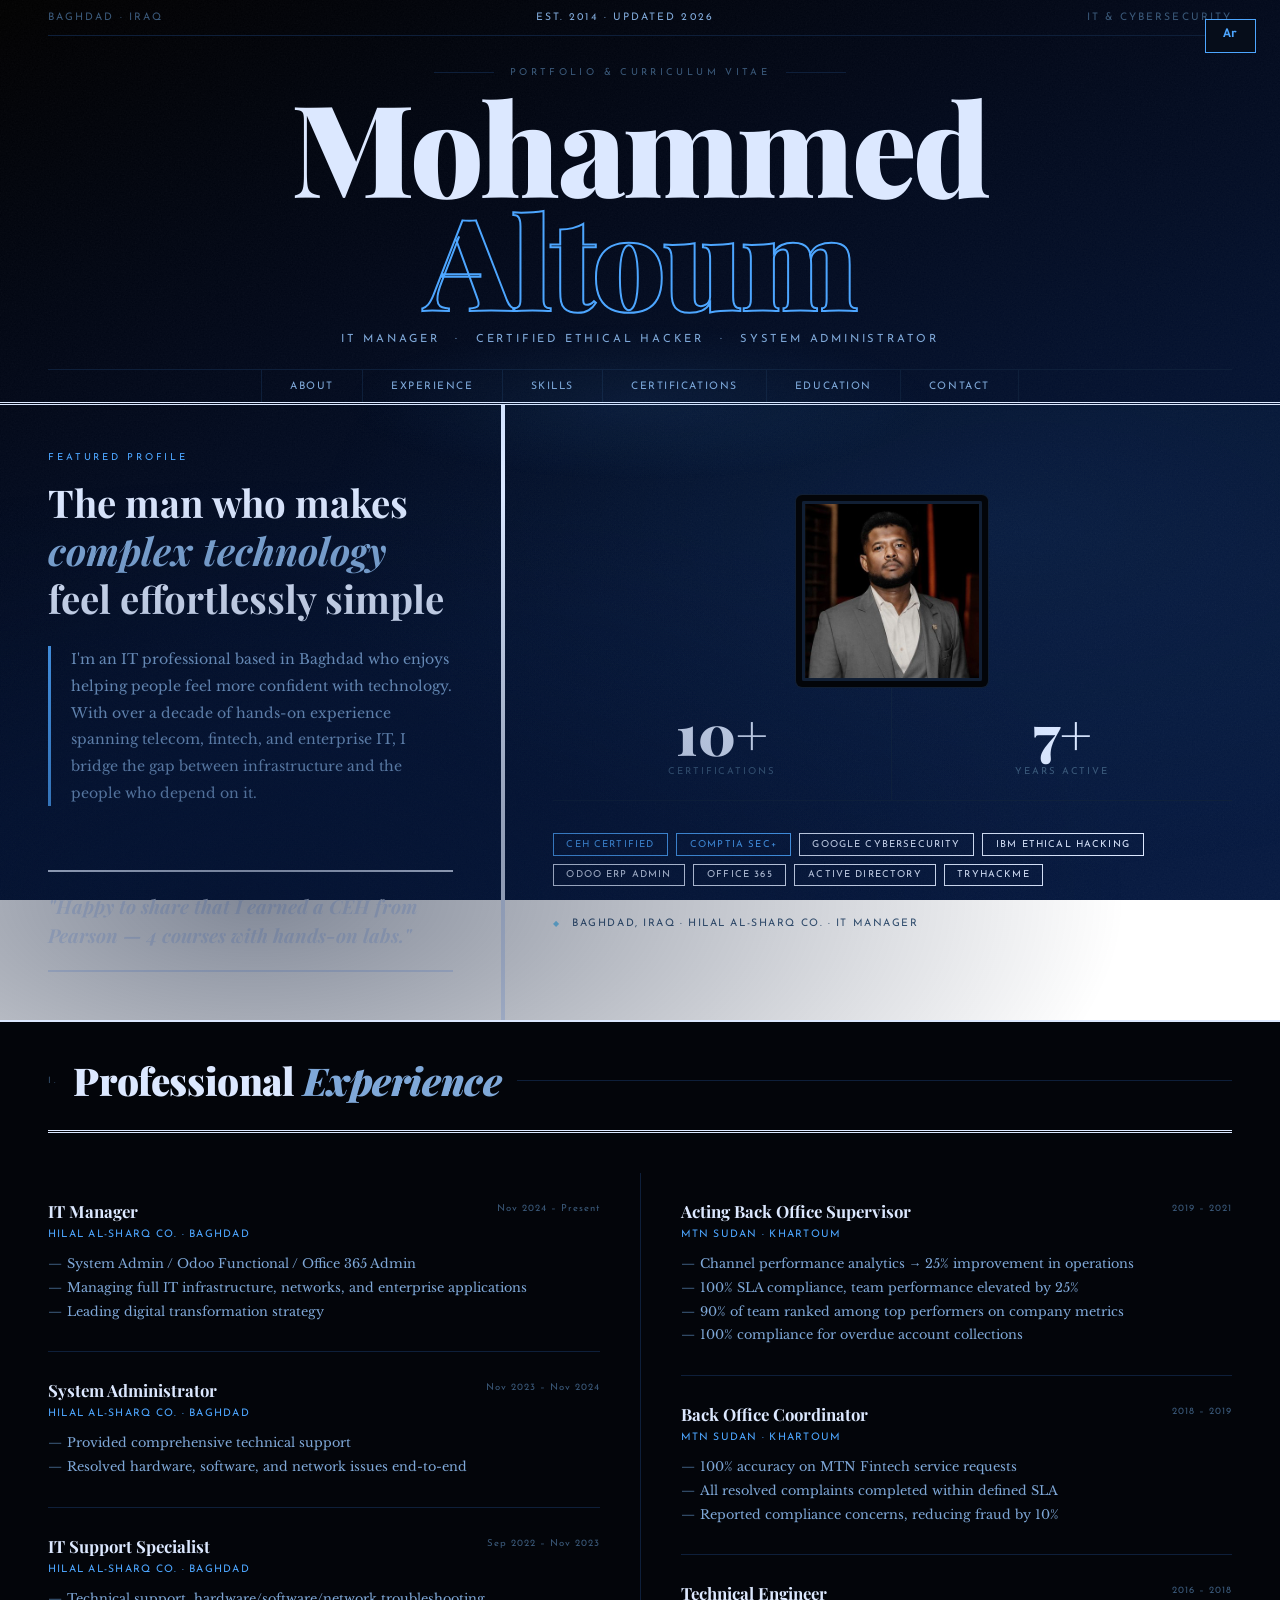
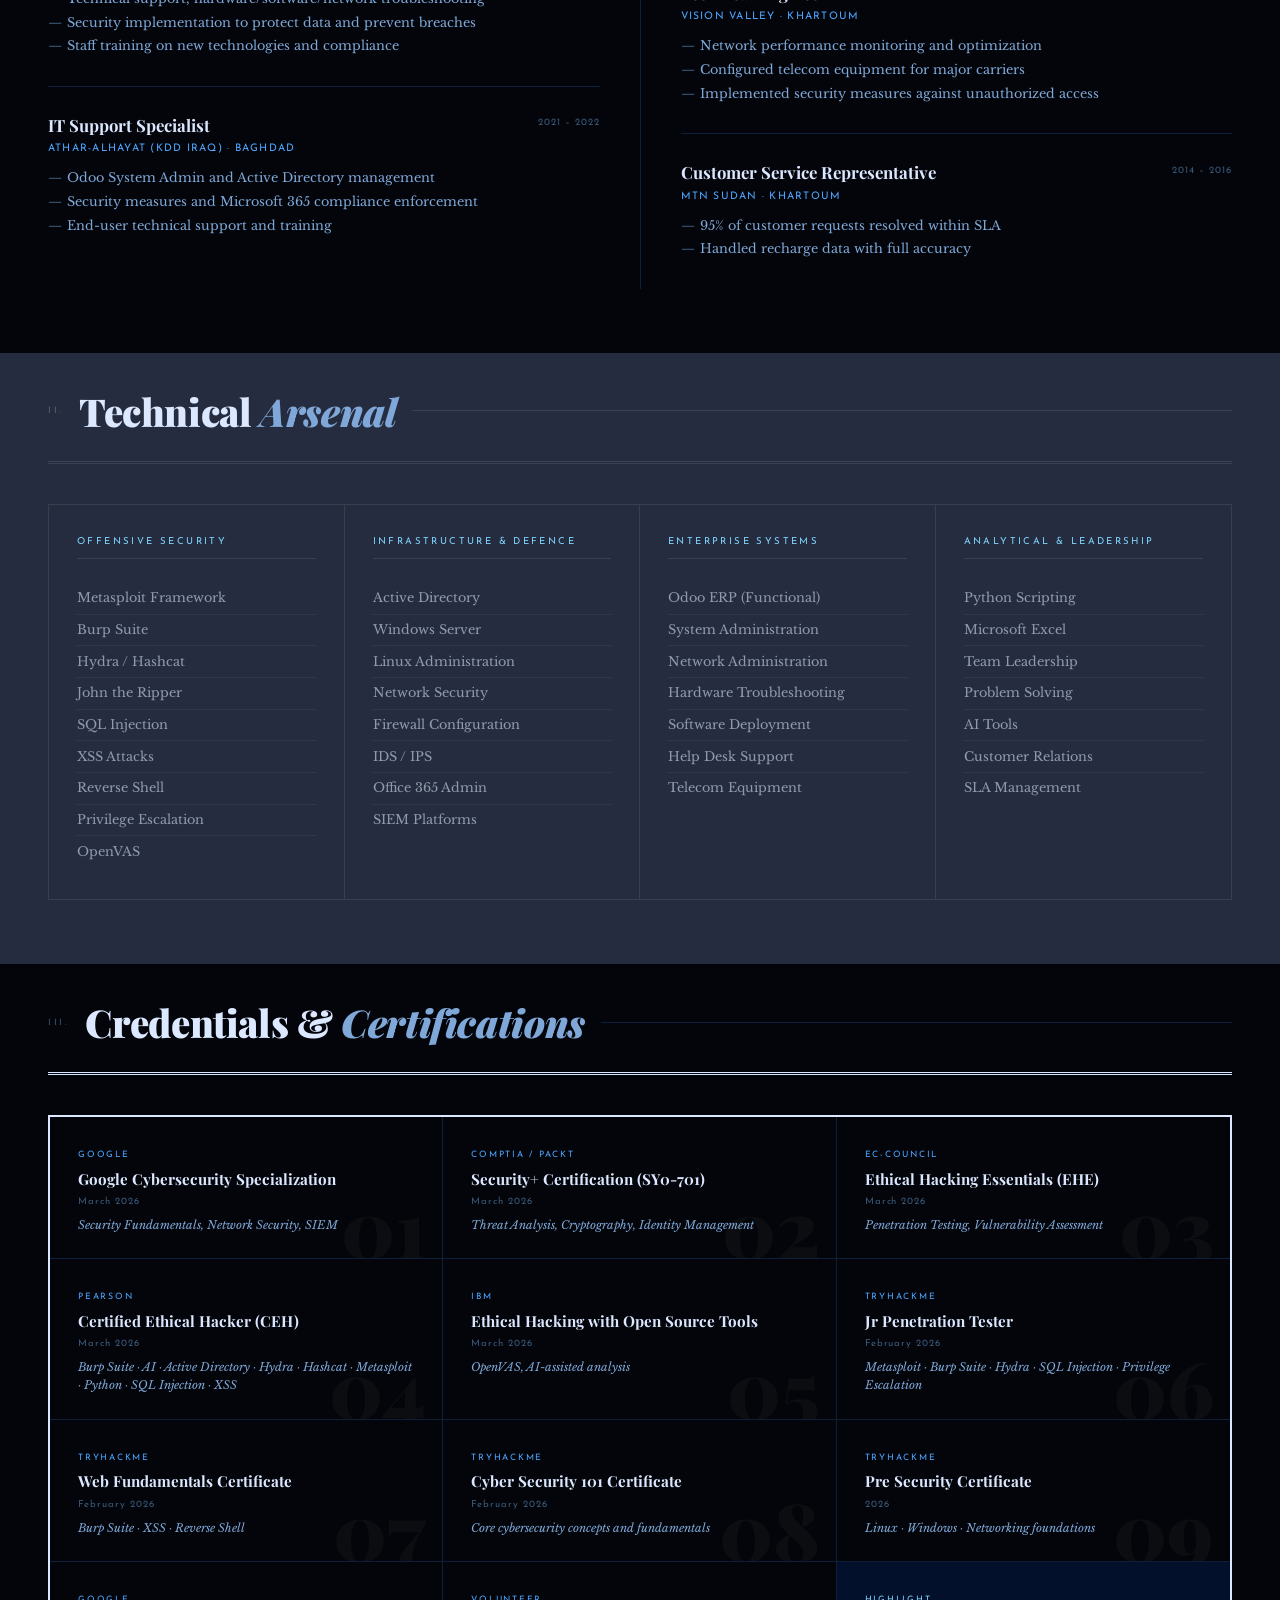
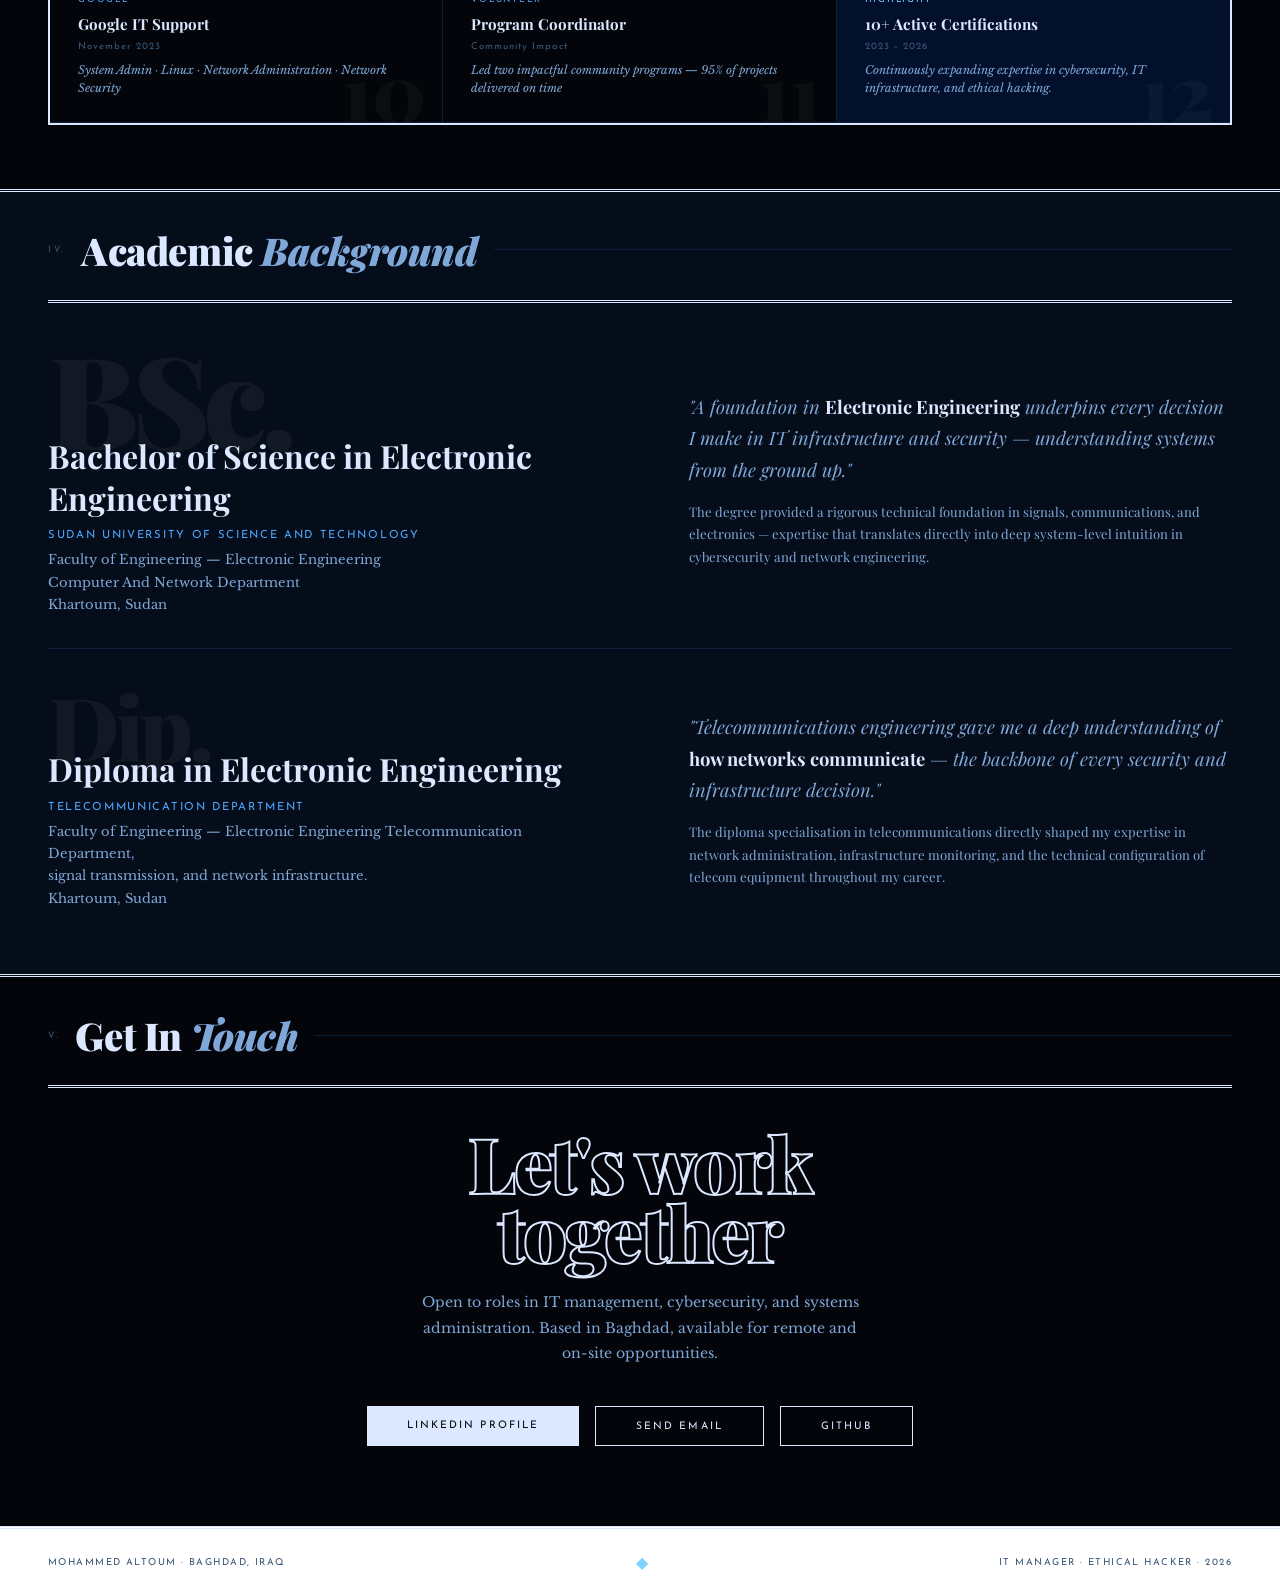
==== index.html @ fa530bc7 "Update index.html" ====
<!DOCTYPE html>
<html lang="en" dir="ltr">
<head>
<meta charset="UTF-8"/>
<meta name="viewport" content="width=device-width, initial-scale=1.0"/>
<!DOCTYPE html>
<html lang="en">
<head>
    <link rel="icon" href="[data-uri]" alt="" width="48" height="48" />
    <title>Mohammed Altoum — Portfolio</title>
<link href="https://fonts.googleapis.com/css2?family=Playfair+Display:ital,wght@0,400;0,700;0,900;1,400;1,700&family=Libre+Baskerville:ital,wght@0,400;0,700;1,400&family=Josefin+Sans:wght@300;400;600&family=Tajawal:wght@300;400;500;700;800;900&display=swap" rel="stylesheet"/>
<style>
  :root {
    --cream: #03050a;
    --cream-dark: #060d1a;
    --ink: #dce8ff;
    --ink-light: #7fa8d8;
    --ink-faint: #3a5878;
    --red: #4da6ff;
    --gold: #7dd3fc;
    --rule: #0e1f3a;
  }

  *, *::before, *::after { box-sizing: border-box; margin: 0; padding: 0; }
  html { scroll-behavior: smooth; }

  body {
    background: linear-gradient(160deg, #000000 0%, #020818 30%, #041230 60%, #071a42 100%);
    background-attachment: fixed;
    color: var(--ink);
    font-family: 'Libre Baskerville', Georgia, serif;
    overflow-x: hidden;
  }

  /* ── ARABIC FONT OVERRIDE ── */
  html[lang="ar"] body { font-family: 'Tajawal', sans-serif; }
  html[lang="ar"] .masthead-name,
  html[lang="ar"] .hero-headline,
  html[lang="ar"] .pull-quote,
  html[lang="ar"] .section-title,
  html[lang="ar"] .exp-role,
  html[lang="ar"] .cert-name,
  html[lang="ar"] .edu-degree-title,
  html[lang="ar"] .edu-ornament,
  html[lang="ar"] .contact-headline,
  html[lang="ar"] .stat-big { font-family: 'Tajawal', sans-serif; letter-spacing: 0 !important; }
  html[lang="ar"] .masthead-nav a,
  html[lang="ar"] .masthead-top,
  html[lang="ar"] .masthead-sub,
  html[lang="ar"] .hero-kicker,
  html[lang="ar"] .skill-col-head,
  html[lang="ar"] .cert-issuer-badge,
  html[lang="ar"] .exp-period,
  html[lang="ar"] .exp-company,
  html[lang="ar"] .stat-small,
  html[lang="ar"] .location-block,
  html[lang="ar"] .badge,
  html[lang="ar"] .edu-school-name,
  html[lang="ar"] .contact-btn,
  html[lang="ar"] footer { font-family: 'Tajawal', sans-serif; letter-spacing: 0 !important; text-transform: none !important; }

  /* RTL layout fixes */
  html[lang="ar"] .masthead-eyebrow::before,
  html[lang="ar"] .masthead-eyebrow::after { display: none; }
  html[lang="ar"] .hero-body { border-left: none; border-right: 3px solid var(--red); padding-left: 0; padding-right: 1.25rem; }
  html[lang="ar"] .hero-left { padding: 3rem 0 3rem 3rem; border-right: none; border-left: 2px solid var(--ink); }
  html[lang="ar"] .hero-right { padding: 3rem 3rem 3rem 0; }
  html[lang="ar"] .exp-card:hover { padding-left: 0; padding-right: 0.75rem; }
  html[lang="ar"] .exp-card:hover::before { left: auto; right: 0; }
  html[lang="ar"] .exp-bullets li { padding-left: 0; padding-right: 1.2rem; }
  html[lang="ar"] .exp-bullets li::before { left: auto; right: 0; }
  html[lang="ar"] .exp-col:first-child { padding-right: 0; padding-left: 2.5rem; }
  html[lang="ar"] .exp-col:last-child { padding-left: 0; padding-right: 2.5rem; }
  html[lang="ar"] .edu-left { padding-right: 0; padding-left: 3rem; }
  html[lang="ar"] .edu-right { padding-left: 0; padding-right: 3rem; font-style: normal; font-family: 'Tajawal', sans-serif; }
  html[lang="ar"] .location-block::before { content: '◆'; }
  html[lang="ar"] .cert-skills-text { font-style: normal; }
  html[lang="ar"] .masthead-name { letter-spacing: 0; }


  /* ── BLUE GLOW ACCENTS ── */
  .masthead::after {
    content: ''; position: absolute; bottom: -80px; left: 50%;
    transform: translateX(-50%);
    width: 600px; height: 160px;
    background: radial-gradient(ellipse, rgba(77,166,255,0.08) 0%, transparent 70%);
    pointer-events: none; z-index: 0;
  }
  #hero::before {
    content: ''; position: absolute; top: 0; right: 0; bottom: 0; left: 0;
    background:
      radial-gradient(ellipse at 80% 20%, rgba(77,166,255,0.07) 0%, transparent 50%),
      radial-gradient(ellipse at 20% 80%, rgba(4,18,48,0.5) 0%, transparent 60%);
    pointer-events: none; z-index: 0;
  }
  #experience { background: rgba(3,8,18,0.6); }
  #certifications { background: rgba(3,8,18,0.6); }
  #education { background: rgba(4,10,28,0.7); }
  #contact { background: rgba(3,8,18,0.6); }

  /* ── LANG TOGGLE ── */
  .lang-toggle {
    position: fixed; top: 1.2rem; right: 1.5rem; z-index: 9999;
    background: var(--cream-dark); border: 1px solid var(--red);
    color: var(--red); font-family: 'Tajawal', 'Josefin Sans', sans-serif;
    font-size: 0.85rem; font-weight: 700; padding: 0.45rem 1.1rem;
    cursor: pointer; transition: all 0.2s;
  }
  .lang-toggle:hover { background: var(--red); color: var(--cream); }
  html[lang="ar"] .lang-toggle { right: auto; left: 1.5rem; }

  /* ── TEXTURE ── */
  body::before {
    content: ''; position: fixed; inset: 0; pointer-events: none; z-index: 0;
    background-image: url("data:image/svg+xml,%3Csvg xmlns='http://www.w3.org/2000/svg' width='300' height='300'%3E%3Cfilter id='paper'%3E%3CfeTurbulence type='fractalNoise' baseFrequency='0.65' numOctaves='3' stitchTiles='stitch'/%3E%3CfeColorMatrix type='saturate' values='0'/%3E%3C/filter%3E%3Crect width='100%25' height='100%25' filter='url(%23paper)' opacity='0.07'/%3E%3C/svg%3E");
    opacity: 0.6;
  }

  /* ── MASTHEAD ── */
  .masthead { position: relative; z-index: 10; border-bottom: 3px double var(--ink); padding: 0 3rem; }
  .masthead-top { display: flex; justify-content: space-between; align-items: center; padding: 0.75rem 0; border-bottom: 1px solid var(--rule); font-family: 'Josefin Sans', sans-serif; font-size: 0.65rem; letter-spacing: 0.2em; text-transform: uppercase; color: var(--ink-faint); }
  .masthead-top .date { color: var(--ink-light); }
  .masthead-center { text-align: center; padding: 2rem 0 1.5rem; }
  .masthead-eyebrow { font-family: 'Josefin Sans', sans-serif; font-size: 0.6rem; letter-spacing: 0.35em; text-transform: uppercase; color: var(--ink-faint); margin-bottom: 0.75rem; display: flex; align-items: center; justify-content: center; gap: 1rem; }
  .masthead-eyebrow::before, .masthead-eyebrow::after { content: ''; display: block; width: 60px; height: 1px; background: var(--rule); }
  .masthead-name { font-family: 'Playfair Display', Georgia, serif; font-size: clamp(4rem, 10vw, 9rem); font-weight: 900; line-height: 0.88; letter-spacing: -0.02em; color: var(--ink); }
  .masthead-name .first { display: block; }
  .masthead-name .last { display: block; -webkit-text-stroke: 2px #4da6ff; color: transparent; }
  .masthead-sub { font-family: 'Josefin Sans', sans-serif; font-size: 0.7rem; letter-spacing: 0.25em; text-transform: uppercase; color: var(--ink-light); margin-top: 1.25rem; }
  .masthead-nav { display: flex; justify-content: center; border-top: 1px solid var(--rule); gap: 0; }
  .masthead-nav a { padding: 0.65rem 1.75rem; font-family: 'Josefin Sans', sans-serif; font-size: 0.65rem; letter-spacing: 0.15em; text-transform: uppercase; text-decoration: none; color: var(--ink-light); border-right: 1px solid var(--rule); transition: background 0.2s, color 0.2s; }
  .masthead-nav a:first-child { border-left: 1px solid var(--rule); }
  .masthead-nav a:hover { background: var(--ink); color: var(--cream); }

  /* ── HERO ── */
  #hero { position: relative; z-index: 1; display: grid; grid-template-columns: 1fr 2px 1.6fr; gap: 0; padding: 0 3rem; border-bottom: 2px solid var(--ink); }
  .hero-left { padding: 3rem 3rem 3rem 0; border-right: 2px solid var(--ink); display: flex; flex-direction: column; justify-content: space-between; }
  .hero-kicker { font-family: 'Josefin Sans', sans-serif; font-size: 0.6rem; letter-spacing: 0.3em; text-transform: uppercase; color: var(--red); margin-bottom: 1rem; }
  .hero-headline { font-family: 'Playfair Display', Georgia, serif; font-size: clamp(1.6rem, 3vw, 2.4rem); font-weight: 700; line-height: 1.25; margin-bottom: 1.5rem; }
  .hero-headline em { font-style: italic; color: var(--ink-light); }
  .hero-body { font-size: 0.88rem; line-height: 1.9; color: var(--ink-light); margin-bottom: 2rem; border-left: 3px solid var(--red); padding-left: 1.25rem; }
  .pull-quote { font-family: 'Playfair Display', Georgia, serif; font-size: 1.2rem; font-style: italic; font-weight: 700; line-height: 1.5; color: var(--ink); border-top: 2px solid var(--ink); border-bottom: 2px solid var(--ink); padding: 1.25rem 0; margin-top: 2rem; }
  .hero-divider { background: var(--ink); width: 2px; }
  .hero-right { padding: 3rem 0 3rem 3rem; }
  .hero-right-top { display: grid; grid-template-columns: 1fr 1fr; gap: 0; border-bottom: 1px solid var(--rule); margin-bottom: 2rem; }
  .stat-box { padding: 1.5rem; border-right: 1px solid var(--rule); text-align: center; }
  .stat-box:last-child { border-right: none; }
  .stat-big { font-family: 'Playfair Display', Georgia, serif; font-size: 3.5rem; font-weight: 900; line-height: 1; color: var(--ink); }
  .stat-small { font-family: 'Josefin Sans', sans-serif; font-size: 0.6rem; letter-spacing: 0.2em; text-transform: uppercase; color: var(--ink-faint); margin-top: 0.4rem; }
  .badges-grid { display: flex; flex-wrap: wrap; gap: 0.5rem; margin-bottom: 2rem; }
  .badge { font-family: 'Josefin Sans', sans-serif; font-size: 0.6rem; letter-spacing: 0.12em; text-transform: uppercase; padding: 0.35rem 0.8rem; border: 1px solid var(--ink); color: var(--ink); transition: all 0.2s; }
  .badge:hover { background: var(--ink); color: var(--cream); }
  .badge.red { border-color: var(--red); color: var(--red); }
  .badge.red:hover { background: var(--red); color: var(--cream); }
  .location-block { font-family: 'Josefin Sans', sans-serif; font-size: 0.65rem; letter-spacing: 0.15em; text-transform: uppercase; color: var(--ink-faint); display: flex; align-items: center; gap: 0.75rem; }
  .location-block::before { content: '◆'; color: var(--gold); font-size: 0.5rem; }

  /* ── SECTIONS ── */
  .page { position: relative; z-index: 1; padding: 0 3rem; }
  .section-rule { display: flex; align-items: center; gap: 1rem; padding: 2rem 0 1.5rem; border-bottom: 3px double var(--ink); margin-bottom: 2.5rem; }
  .section-num { font-family: 'Josefin Sans', sans-serif; font-size: 0.55rem; letter-spacing: 0.3em; text-transform: uppercase; color: var(--ink-faint); }
  .section-title { font-family: 'Playfair Display', Georgia, serif; font-size: clamp(1.5rem, 3vw, 2.5rem); font-weight: 900; letter-spacing: -0.01em; }
  .section-title em { font-style: italic; color: var(--ink-light); }
  .section-rule-line { flex: 1; height: 1px; background: var(--rule); }

  /* ── EXPERIENCE ── */
  #experience { background: var(--cream); padding-bottom: 4rem; }
  .exp-columns { display: grid; grid-template-columns: 1fr 1px 1fr; gap: 0; }
  .exp-col-divider { background: var(--rule); }
  .exp-col { display: flex; flex-direction: column; }
  .exp-col:first-child { padding-right: 2.5rem; }
  .exp-col:last-child { padding-left: 2.5rem; }
  .exp-card { padding: 1.75rem 0; border-bottom: 1px solid var(--rule); position: relative; transition: padding-left 0.2s; }
  .exp-card:hover { padding-left: 0.75rem; }
  .exp-card:hover::before { content: ''; position: absolute; left: 0; top: 1.75rem; bottom: 1.75rem; width: 3px; background: var(--red); }
  .exp-card:last-child { border-bottom: none; }
  .exp-card-header { display: flex; justify-content: space-between; align-items: flex-start; margin-bottom: 0.4rem; gap: 1rem; }
  .exp-role { font-family: 'Playfair Display', Georgia, serif; font-size: 1.05rem; font-weight: 700; line-height: 1.3; }
  .exp-period { font-family: 'Josefin Sans', sans-serif; font-size: 0.6rem; letter-spacing: 0.1em; color: var(--ink-faint); white-space: nowrap; padding-top: 0.2rem; }
  .exp-company { font-family: 'Josefin Sans', sans-serif; font-size: 0.65rem; letter-spacing: 0.12em; text-transform: uppercase; color: var(--red); margin-bottom: 0.75rem; }
  .exp-bullets { list-style: none; font-size: 0.8rem; line-height: 1.85; color: var(--ink-light); }
  .exp-bullets li { padding-left: 1.2rem; position: relative; }
  .exp-bullets li::before { content: '—'; position: absolute; left: 0; color: var(--ink-faint); }

  /* ── SKILLS ── */
  #skills { background: rgba(0,8,30,0.85); color: var(--ink); padding-bottom: 4rem; }
  #skills .section-rule { border-bottom-color: rgba(255,255,255,0.1); }
  #skills .section-title { color: var(--ink); }
  #skills .section-num { color: rgba(232,224,208,0.3); }
  #skills .section-rule-line { background: rgba(255,255,255,0.1); }
  .skills-spread { display: grid; grid-template-columns: repeat(4, 1fr); gap: 0; border: 1px solid rgba(232,224,208,0.1); }
  .skill-col { padding: 2rem 1.75rem; border-right: 1px solid rgba(232,224,208,0.1); }
  .skill-col:last-child { border-right: none; }
  .skill-col-head { font-family: 'Josefin Sans', sans-serif; font-size: 0.6rem; letter-spacing: 0.25em; text-transform: uppercase; color: var(--gold); margin-bottom: 1.5rem; padding-bottom: 0.75rem; border-bottom: 1px solid rgba(232,224,208,0.1); }
  .skill-list { list-style: none; }
  .skill-list li { font-size: 0.8rem; color: rgba(160,176,192,0.85); padding: 0.4rem 0; border-bottom: 1px solid rgba(232,224,208,0.06); line-height: 1.4; transition: color 0.2s; }
  .skill-list li:hover { color: var(--ink); }
  .skill-list li:last-child { border-bottom: none; }

  /* ── CERTIFICATIONS ── */
  #certifications { background: var(--cream); padding-bottom: 4rem; }
  .certs-masonry { display: grid; grid-template-columns: repeat(3, 1fr); gap: 0; border: 2px solid var(--ink); }
  .cert-card { padding: 1.5rem 1.75rem; border-right: 1px solid var(--rule); border-bottom: 1px solid var(--rule); transition: background 0.2s; position: relative; overflow: hidden; }
  .cert-card::after { content: attr(data-num); position: absolute; right: 1rem; bottom: -0.5rem; font-family: 'Playfair Display', serif; font-size: 5rem; font-weight: 900; color: rgba(232,224,208,0.04); line-height: 1; pointer-events: none; }
  .cert-card:hover { background: var(--cream-dark); }
  .cert-card:nth-child(3n) { border-right: none; }
  .cert-issuer-badge { display: inline-block; font-family: 'Josefin Sans', sans-serif; font-size: 0.55rem; letter-spacing: 0.2em; text-transform: uppercase; color: var(--red); margin-bottom: 0.6rem; }
  .cert-name { font-family: 'Playfair Display', Georgia, serif; font-size: 0.95rem; font-weight: 700; line-height: 1.35; margin-bottom: 0.5rem; }
  .cert-date { font-family: 'Josefin Sans', sans-serif; font-size: 0.6rem; letter-spacing: 0.1em; color: var(--ink-faint); margin-bottom: 0.6rem; }
  .cert-skills-text { font-size: 0.72rem; color: var(--ink-light); line-height: 1.6; font-style: italic; }
  html[lang="ar"] .cert-name { font-family: 'Tajawal', sans-serif; }
  html[lang="ar"] .cert-skills-text { font-style: normal; font-family: 'Tajawal', sans-serif; }

  /* ── EDUCATION ── */
  #education { background: var(--cream-dark); padding-bottom: 4rem; border-top: 3px double var(--ink); border-bottom: 3px double var(--ink); }
  .edu-layout { display: grid; grid-template-columns: 1fr 2px 1fr; gap: 0; align-items: center; }
  .edu-left { padding-right: 3rem; }
  .edu-ornament { font-family: 'Playfair Display', serif; font-size: 8rem; font-weight: 900; line-height: 0.85; color: rgba(232,224,208,0.06); margin-bottom: -1rem; letter-spacing: -0.05em; }
  .edu-degree-title { font-family: 'Playfair Display', Georgia, serif; font-size: clamp(1.4rem, 2.5vw, 2rem); font-weight: 700; line-height: 1.3; margin-bottom: 0.75rem; }
  .edu-school-name { font-family: 'Josefin Sans', sans-serif; font-size: 0.7rem; letter-spacing: 0.15em; text-transform: uppercase; color: var(--red); margin-bottom: 0.5rem; }
  .edu-dept { font-size: 0.82rem; color: var(--ink-light); line-height: 1.7; }
  .edu-divider { background: var(--rule); }
  .edu-right { padding-left: 3rem; font-family: 'Playfair Display', serif; font-style: italic; }
  .edu-quote { font-size: 1.15rem; line-height: 1.7; color: var(--ink-light); margin-bottom: 1rem; }
  .edu-quote strong { font-style: normal; color: var(--ink); }

  /* ── CONTACT ── */
  #contact { background: var(--cream); padding-bottom: 5rem; text-align: center; }
  .contact-headline { font-family: 'Playfair Display', Georgia, serif; font-size: clamp(2.5rem, 6vw, 5.5rem); font-weight: 900; line-height: 0.9; letter-spacing: -0.03em; margin-bottom: 1.5rem; }
  .contact-headline span { -webkit-text-stroke: 2px var(--ink); color: transparent; }
  .contact-sub { font-size: 0.88rem; color: var(--ink-light); max-width: 440px; margin: 0 auto 2.5rem; line-height: 1.8; }
  .contact-row { display: flex; justify-content: center; gap: 1rem; flex-wrap: wrap; }
  .contact-btn { font-family: 'Josefin Sans', sans-serif; font-size: 0.65rem; letter-spacing: 0.2em; text-transform: uppercase; padding: 0.85rem 2.5rem; text-decoration: none; transition: all 0.2s; }
  .contact-btn-fill { background: var(--ink); color: var(--cream); }
  .contact-btn-fill:hover { background: var(--red); color: var(--cream); }
  .contact-btn-outline { border: 1px solid var(--ink); color: var(--ink); }
  .contact-btn-outline:hover { background: var(--ink); color: var(--cream); }

  /* ── FOOTER ── */
  footer { border-top: 3px double var(--ink); padding: 1.5rem 3rem; display: flex; justify-content: space-between; align-items: center; font-family: 'Josefin Sans', sans-serif; font-size: 0.6rem; letter-spacing: 0.15em; text-transform: uppercase; color: var(--ink-faint); position: relative; z-index: 1; }
  .footer-ornament { color: var(--gold); font-size: 1rem; }

  /* ── ANIMATIONS ── */
  @keyframes slideIn { from { opacity: 0; transform: translateY(30px); } to { opacity: 1; transform: translateY(0); } }
  .masthead-name { animation: slideIn 0.9s ease both; }
  .masthead-eyebrow { animation: slideIn 0.6s ease both; }
  .masthead-sub { animation: slideIn 0.9s 0.3s ease both; }

  /* ── RESPONSIVE ── */
  @media (max-width: 900px) {
    .masthead { padding: 0 1.5rem; }
    .page { padding: 0 1.5rem; }
    #hero { grid-template-columns: 1fr; padding: 0 1.5rem; }
    .hero-left { padding: 2rem 0 !important; border-right: none !important; border-left: none !important; border-bottom: 1px solid var(--rule); }
    .hero-right { padding: 2rem 0 !important; }
    .hero-divider { display: none; }
    .exp-columns { grid-template-columns: 1fr; }
    .exp-col-divider { display: none; }
    .exp-col:first-child, .exp-col:last-child { padding: 0 !important; }
    .skills-spread { grid-template-columns: 1fr 1fr; }
    .skill-col:nth-child(2n) { border-right: none; }
    .skill-col:nth-child(n+3) { border-top: 1px solid rgba(255,255,255,0.1); }
    .certs-masonry { grid-template-columns: 1fr 1fr; }
    .cert-card:nth-child(3n) { border-right: 1px solid var(--rule); }
    .cert-card:nth-child(2n) { border-right: none; }
    .edu-layout { grid-template-columns: 1fr; }
    .edu-divider { display: none; }
    .edu-left { padding: 0 !important; margin-bottom: 2rem; }
    .edu-right { padding: 0 !important; }
    footer { flex-direction: column; gap: 0.5rem; text-align: center; }
    .masthead-nav { flex-wrap: wrap; }
    .lang-toggle { top: auto; bottom: 1.5rem; right: 1.5rem; }
    html[lang="ar"] .lang-toggle { right: auto; left: 1.5rem; }
  }
  @media (max-width: 600px) {
    .skills-spread { grid-template-columns: 1fr; }
    .certs-masonry { grid-template-columns: 1fr; }
    .cert-card:nth-child(n) { border-right: none; }
    .hero-right-top { grid-template-columns: 1fr 1fr; }
  }

  /* ── PHOTO ── */
  .hero-photo-wrap {
    display: flex; justify-content: center; align-items: flex-start;
    padding-top: 3rem;
  }
  .hero-photo {
    width: 180px; height: 180px;
    border-radius: 2px;
    object-fit: cover; object-position: top;
    border: 3px solid var(--rule);
    box-shadow: 0 0 0 6px var(--cream), 0 0 0 7px var(--rule);
    filter: grayscale(20%);
    transition: filter 0.3s;
  }
  .hero-photo:hover { filter: grayscale(0%); }
  html[lang="ar"] .hero-photo-wrap { padding-top: 3rem; }
</style>
</head>
<body>

<button class="lang-toggle" onclick="toggleLang()" id="langBtn">Ar</button>

<!-- MASTHEAD -->
<header class="masthead">
  <div class="masthead-top">
    <span data-en="Baghdad · Iraq" data-ar="بغداد · العراق">Baghdad · Iraq</span>
    <span class="date" data-en="Est. 2014 · Updated 2026" data-ar="منذ ٢٠١٤ · محدّث ٢٠٢٦">Est. 2014 · Updated 2026</span>
    <span data-en="IT & Cybersecurity" data-ar="تقنية المعلومات والأمن السيبراني">IT & Cybersecurity</span>
  </div>
  <div class="masthead-center">
    <div class="masthead-eyebrow" data-en="Portfolio & Curriculum Vitae" data-ar="ملف الأعمال والسيرة الذاتية">Portfolio & Curriculum Vitae</div>
    <div class="masthead-name">
      <span class="first" data-en="Mohammed" data-ar="محمد">Mohammed</span>
      <span class="last" data-en="Altoum" data-ar="التوم">Altoum</span>
    </div>
    <div class="masthead-sub" data-en="IT Manager &ensp;·&ensp; Certified Ethical Hacker &ensp;·&ensp; System Administrator" data-ar="مدير تقنية المعلومات · هاكر أخلاقي معتمد · مدير أنظمة">IT Manager &ensp;·&ensp; Certified Ethical Hacker &ensp;·&ensp; System Administrator</div>
  </div>
  <nav class="masthead-nav">
    <a href="#hero"           data-en="About"           data-ar="نبذة">About</a>
    <a href="#experience"     data-en="Experience"      data-ar="الخبرات">Experience</a>
    <a href="#skills"         data-en="Skills"          data-ar="المهارات">Skills</a>
    <a href="#certifications" data-en="Certifications"  data-ar="الشهادات">Certifications</a>
    <a href="#education"      data-en="Education"       data-ar="التعليم">Education</a>
    <a href="#contact"        data-en="Contact"         data-ar="التواصل">Contact</a>
  </nav>
</header>

<!-- HERO -->
<div id="hero" class="page" style="padding-left:3rem;padding-right:3rem;">
  <div class="hero-left">
    <div>
      <div class="hero-kicker" data-en="Featured Profile" data-ar="الملف الشخصي">Featured Profile</div>
      <h1 class="hero-headline" data-en="The man who makes <em>complex technology</em><br>feel effortlessly simple" data-ar="الشخص الذي يجعل <em>التكنولوجيا المعقدة</em><br>تبدو بسيطة وسهلة">
        The man who makes <em>complex technology</em><br>feel effortlessly simple
      </h1>
      <p class="hero-body" data-en="I'm an IT professional based in Baghdad who enjoys helping people feel more confident with technology. With over a decade of hands-on experience spanning telecom, fintech, and enterprise IT, I bridge the gap between infrastructure and the people who depend on it." data-ar="أنا متخصص في تقنية المعلومات مقيم في بغداد، أستمتع بمساعدة الناس ليشعروا بثقة أكبر في التعامل مع التكنولوجيا. بخبرة عملية تمتد لأكثر من عقد في مجالات الاتصالات والتقنية المالية وتقنية المعلومات للمؤسسات، أجسّر الفجوة بين البنية التحتية والأشخاص الذين يعتمدون عليها.">
        I'm an IT professional based in Baghdad who enjoys helping people feel more confident with technology. With over a decade of hands-on experience spanning telecom, fintech, and enterprise IT, I bridge the gap between infrastructure and the people who depend on it.
      </p>
    </div>
    <blockquote class="pull-quote" data-en='"Happy to share that I earned a CEH from Pearson — 4 courses with hands-on labs."' data-ar='"يسعدني أن أشارككم حصولي على شهادة CEH من Pearson — ٤ دورات مع مختبرات تطبيقية."'>
      "Happy to share that I earned a CEH from Pearson — 4 courses with hands-on labs."
    </blockquote>
  </div>
  <div class="hero-divider"></div>
  <div class="hero-right">
    <div class="hero-photo-wrap">
    <img class="hero-photo" src="[data-uri]" alt="Mohammed Altoum"/>
    </div>
    <div class="hero-right-top">
      <div class="stat-box">
        <div class="stat-big">10+</div>
        <div class="stat-small" data-en="Certifications" data-ar="شهادة احترافية">Certifications</div>
      </div>
      <div class="stat-box">
        <div class="stat-big">7+</div>
        <div class="stat-small" data-en="Years Active" data-ar="سنوات خبرة">Years Active</div>
      </div>
    </div>
    <div class="badges-grid">
      <span class="badge red" data-en="CEH Certified"        data-ar="معتمد CEH">CEH Certified</span>
      <span class="badge red" data-en="CompTIA Sec+"         data-ar="CompTIA Sec+">CompTIA Sec+</span>
      <span class="badge"     data-en="Google Cybersecurity" data-ar="أمن سيبراني Google">Google Cybersecurity</span>
      <span class="badge"     data-en="IBM Ethical Hacking"  data-ar="اختراق أخلاقي IBM">IBM Ethical Hacking</span>
      <span class="badge"     data-en="Odoo ERP Admin"       data-ar="مدير Odoo ERP">Odoo ERP Admin</span>
      <span class="badge"     data-en="Office 365"           data-ar="Office 365">Office 365</span>
      <span class="badge"     data-en="Active Directory"     data-ar="Active Directory">Active Directory</span>
      <span class="badge"     data-en="TryHackMe"            data-ar="TryHackMe">TryHackMe</span>
    </div>
    <div class="location-block" data-en="Baghdad, Iraq · Hilal Al-Sharq Co. · IT Manager" data-ar="بغداد، العراق · شركة هلال الشرق · مدير تقنية المعلومات">Baghdad, Iraq · Hilal Al-Sharq Co. · IT Manager</div>
  </div>
</div>

<!-- EXPERIENCE -->
<section id="experience" class="page">
  <div class="section-rule">
    <span class="section-num" data-en="I." data-ar="١.">I.</span>
    <h2 class="section-title"><span data-en="Professional " data-ar="الخبرة ">Professional </span><em data-en="Experience" data-ar="المهنية">Experience</em></h2>
    <div class="section-rule-line"></div>
  </div>
  <div class="exp-columns">
    <div class="exp-col">

      <div class="exp-card">
        <div class="exp-card-header">
          <div class="exp-role"   data-en="IT Manager"       data-ar="مدير تقنية المعلومات">IT Manager</div>
          <div class="exp-period" data-en="Nov 2024 – Present" data-ar="نوفمبر ٢٠٢٤ – حتى الآن">Nov 2024 – Present</div>
        </div>
        <div class="exp-company" data-en="Hilal Al-Sharq Co. · Baghdad" data-ar="شركة هلال الشرق · بغداد">Hilal Al-Sharq Co. · Baghdad</div>
        <ul class="exp-bullets">
          <li data-en="System Admin / Odoo Functional / Office 365 Admin" data-ar="مدير أنظمة / Odoo وظيفي / مدير Office 365">System Admin / Odoo Functional / Office 365 Admin</li>
          <li data-en="Managing full IT infrastructure, networks, and enterprise applications" data-ar="إدارة البنية التحتية الكاملة لتقنية المعلومات والشبكات والتطبيقات">Managing full IT infrastructure, networks, and enterprise applications</li>
          <li data-en="Leading digital transformation strategy" data-ar="قيادة استراتيجية التحول الرقمي">Leading digital transformation strategy</li>
        </ul>
      </div>

      <div class="exp-card">
        <div class="exp-card-header">
          <div class="exp-role"   data-en="System Administrator"       data-ar="مدير الأنظمة">System Administrator</div>
          <div class="exp-period" data-en="Nov 2023 – Nov 2024" data-ar="نوفمبر ٢٠٢٣ – نوفمبر ٢٠٢٤">Nov 2023 – Nov 2024</div>
        </div>
        <div class="exp-company" data-en="Hilal Al-Sharq Co. · Baghdad" data-ar="شركة هلال الشرق · بغداد">Hilal Al-Sharq Co. · Baghdad</div>
        <ul class="exp-bullets">
          <li data-en="Provided comprehensive technical support" data-ar="تقديم الدعم الفني الشامل">Provided comprehensive technical support</li>
          <li data-en="Resolved hardware, software, and network issues end-to-end" data-ar="حل مشكلات الأجهزة والبرامج والشبكات من البداية للنهاية">Resolved hardware, software, and network issues end-to-end</li>
        </ul>
      </div>

      <div class="exp-card">
        <div class="exp-card-header">
          <div class="exp-role"   data-en="IT Support Specialist"  data-ar="أخصائي دعم تقنية المعلومات">IT Support Specialist</div>
          <div class="exp-period" data-en="Sep 2022 – Nov 2023" data-ar="سبتمبر ٢٠٢٢ – نوفمبر ٢٠٢٣">Sep 2022 – Nov 2023</div>
        </div>
        <div class="exp-company" data-en="Hilal Al-Sharq Co. · Baghdad" data-ar="شركة هلال الشرق · بغداد">Hilal Al-Sharq Co. · Baghdad</div>
        <ul class="exp-bullets">
          <li data-en="Technical support, hardware/software/network troubleshooting" data-ar="الدعم الفني وإصلاح الأجهزة والبرامج والشبكات">Technical support, hardware/software/network troubleshooting</li>
          <li data-en="Security implementation to protect data and prevent breaches" data-ar="تطبيق إجراءات الأمان لحماية البيانات ومنع الاختراقات">Security implementation to protect data and prevent breaches</li>
          <li data-en="Staff training on new technologies and compliance" data-ar="تدريب الموظفين على التقنيات الجديدة والامتثال">Staff training on new technologies and compliance</li>
        </ul>
      </div>

      <div class="exp-card">
        <div class="exp-card-header">
          <div class="exp-role"   data-en="IT Support Specialist" data-ar="أخصائي دعم تقنية المعلومات">IT Support Specialist</div>
          <div class="exp-period" data-en="2021 – 2022" data-ar="٢٠٢١ – ٢٠٢٢">2021 – 2022</div>
        </div>
        <div class="exp-company" data-en="Athar-Alhayat (KDD Iraq) · Baghdad" data-ar="أثر الحياة (KDD العراق) · بغداد">Athar-Alhayat (KDD Iraq) · Baghdad</div>
        <ul class="exp-bullets">
          <li data-en="Odoo System Admin and Active Directory management" data-ar="إدارة نظام Odoo و Active Directory">Odoo System Admin and Active Directory management</li>
          <li data-en="Security measures and Microsoft 365 compliance enforcement" data-ar="تطبيق إجراءات الأمان والامتثال لـ Microsoft 365">Security measures and Microsoft 365 compliance enforcement</li>
          <li data-en="End-user technical support and training" data-ar="الدعم الفني وتدريب المستخدمين">End-user technical support and training</li>
        </ul>
      </div>

    </div>
    <div class="exp-col-divider"></div>
    <div class="exp-col">

      <div class="exp-card">
        <div class="exp-card-header">
          <div class="exp-role"   data-en="Acting Back Office Supervisor" data-ar="مشرف العمليات الداخلية (بالإنابة)">Acting Back Office Supervisor</div>
          <div class="exp-period" data-en="2019 – 2021" data-ar="٢٠١٩ – ٢٠٢١">2019 – 2021</div>
        </div>
        <div class="exp-company" data-en="MTN Sudan · Khartoum" data-ar="MTN السودان · الخرطوم">MTN Sudan · Khartoum</div>
        <ul class="exp-bullets">
          <li data-en="Channel performance analytics → 25% improvement in operations" data-ar="تحليل أداء القنوات ← تحسين العمليات بنسبة ٢٥٪">Channel performance analytics → 25% improvement in operations</li>
          <li data-en="100% SLA compliance, team performance elevated by 25%" data-ar="امتثال ١٠٠٪ لاتفاقيات الخدمة، تحسين أداء الفريق بنسبة ٢٥٪">100% SLA compliance, team performance elevated by 25%</li>
          <li data-en="90% of team ranked among top performers on company metrics" data-ar="٩٠٪ من الفريق ضمن أفضل المؤدين وفق مقاييس الشركة">90% of team ranked among top performers on company metrics</li>
          <li data-en="100% compliance for overdue account collections" data-ar="امتثال ١٠٠٪ في تحصيل الحسابات المتأخرة">100% compliance for overdue account collections</li>
        </ul>
      </div>

      <div class="exp-card">
        <div class="exp-card-header">
          <div class="exp-role"   data-en="Back Office Coordinator" data-ar="منسق العمليات الداخلية">Back Office Coordinator</div>
          <div class="exp-period" data-en="2018 – 2019" data-ar="٢٠١٨ – ٢٠١٩">2018 – 2019</div>
        </div>
        <div class="exp-company" data-en="MTN Sudan · Khartoum" data-ar="MTN السودان · الخرطوم">MTN Sudan · Khartoum</div>
        <ul class="exp-bullets">
          <li data-en="100% accuracy on MTN Fintech service requests" data-ar="دقة ١٠٠٪ في طلبات خدمة MTN للتقنية المالية">100% accuracy on MTN Fintech service requests</li>
          <li data-en="All resolved complaints completed within defined SLA" data-ar="جميع الشكاوى المحلولة أُنجزت ضمن اتفاقية الخدمة">All resolved complaints completed within defined SLA</li>
          <li data-en="Reported compliance concerns, reducing fraud by 10%" data-ar="الإبلاغ عن مخاوف الامتثال مما قلل الاحتيال بنسبة ١٠٪">Reported compliance concerns, reducing fraud by 10%</li>
        </ul>
      </div>

      <div class="exp-card">
        <div class="exp-card-header">
          <div class="exp-role"   data-en="Technical Engineer" data-ar="مهندس فني">Technical Engineer</div>
          <div class="exp-period" data-en="2016 – 2018" data-ar="٢٠١٦ – ٢٠١٨">2016 – 2018</div>
        </div>
        <div class="exp-company" data-en="Vision Valley · Khartoum" data-ar="Vision Valley · الخرطوم">Vision Valley · Khartoum</div>
        <ul class="exp-bullets">
          <li data-en="Network performance monitoring and optimization" data-ar="مراقبة أداء الشبكة وتحسينها">Network performance monitoring and optimization</li>
          <li data-en="Configured telecom equipment for major carriers" data-ar="تهيئة معدات الاتصالات لكبرى شركات الاتصالات">Configured telecom equipment for major carriers</li>
          <li data-en="Implemented security measures against unauthorized access" data-ar="تطبيق إجراءات أمنية ضد الوصول غير المصرح به">Implemented security measures against unauthorized access</li>
        </ul>
      </div>

      <div class="exp-card">
        <div class="exp-card-header">
          <div class="exp-role"   data-en="Customer Service Representative" data-ar="ممثل خدمة العملاء">Customer Service Representative</div>
          <div class="exp-period" data-en="2014 – 2016" data-ar="٢٠١٤ – ٢٠١٦">2014 – 2016</div>
        </div>
        <div class="exp-company" data-en="MTN Sudan · Khartoum" data-ar="MTN السودان · الخرطوم">MTN Sudan · Khartoum</div>
        <ul class="exp-bullets">
          <li data-en="95% of customer requests resolved within SLA" data-ar="حل ٩٥٪ من طلبات العملاء ضمن اتفاقية الخدمة">95% of customer requests resolved within SLA</li>
          <li data-en="Handled recharge data with full accuracy" data-ar="معالجة بيانات الشحن بدقة كاملة">Handled recharge data with full accuracy</li>
        </ul>
      </div>

    </div>
  </div>
</section>

<!-- SKILLS -->
<section id="skills" class="page">
  <div class="section-rule">
    <span class="section-num" data-en="II." data-ar="٢.">II.</span>
    <h2 class="section-title" style="color:var(--ink);"><span data-en="Technical " data-ar="الترسانة ">Technical </span><em style="color:var(--ink-light)" data-en="Arsenal" data-ar="التقنية">Arsenal</em></h2>
    <div class="section-rule-line"></div>
  </div>
  <div class="skills-spread">
    <div class="skill-col">
      <div class="skill-col-head" data-en="Offensive Security" data-ar="الأمن الهجومي">Offensive Security</div>
      <ul class="skill-list">
        <li>Metasploit Framework</li><li>Burp Suite</li><li>Hydra / Hashcat</li>
        <li>John the Ripper</li><li>SQL Injection</li><li>XSS Attacks</li>
        <li>Reverse Shell</li><li>Privilege Escalation</li><li>OpenVAS</li>
      </ul>
    </div>
    <div class="skill-col">
      <div class="skill-col-head" data-en="Infrastructure & Defence" data-ar="البنية التحتية والدفاع">Infrastructure & Defence</div>
      <ul class="skill-list">
        <li>Active Directory</li><li>Windows Server</li><li>Linux Administration</li>
        <li>Network Security</li><li>Firewall Configuration</li><li>IDS / IPS</li>
        <li>Office 365 Admin</li><li>SIEM Platforms</li>
      </ul>
    </div>
    <div class="skill-col">
      <div class="skill-col-head" data-en="Enterprise Systems" data-ar="أنظمة المؤسسات">Enterprise Systems</div>
      <ul class="skill-list">
        <li>Odoo ERP (Functional)</li><li>System Administration</li>
        <li>Network Administration</li><li>Hardware Troubleshooting</li>
        <li>Software Deployment</li><li>Help Desk Support</li><li>Telecom Equipment</li>
      </ul>
    </div>
    <div class="skill-col">
      <div class="skill-col-head" data-en="Analytical & Leadership" data-ar="التحليل والقيادة">Analytical & Leadership</div>
      <ul class="skill-list">
        <li>Python Scripting</li><li>Microsoft Excel</li><li>Team Leadership</li>
        <li>Problem Solving</li><li>AI Tools</li><li>Customer Relations</li><li>SLA Management</li>
      </ul>
    </div>
  </div>
</section>

<!-- CERTIFICATIONS -->
<section id="certifications" class="page">
  <div class="section-rule">
    <span class="section-num" data-en="III." data-ar="٣.">III.</span>
    <h2 class="section-title"><span data-en="Credentials &amp; " data-ar="الاعتمادات و">Credentials &amp; </span><em data-en="Certifications" data-ar="الشهادات">Certifications</em></h2>
    <div class="section-rule-line"></div>
  </div>
  <div class="certs-masonry">
    <div class="cert-card" data-num="01"><div class="cert-issuer-badge">Google</div><div class="cert-name" data-en="Google Cybersecurity Specialization" data-ar="تخصص Google للأمن السيبراني">Google Cybersecurity Specialization</div><div class="cert-date" data-en="March 2026" data-ar="مارس ٢٠٢٦">March 2026</div><div class="cert-skills-text" data-en="Security Fundamentals, Network Security, SIEM" data-ar="أساسيات الأمن، أمن الشبكات، SIEM">Security Fundamentals, Network Security, SIEM</div></div>
    <div class="cert-card" data-num="02"><div class="cert-issuer-badge">CompTIA / Packt</div><div class="cert-name" data-en="Security+ Certification (SY0-701)" data-ar="شهادة Security+ (SY0-701)">Security+ Certification (SY0-701)</div><div class="cert-date" data-en="March 2026" data-ar="مارس ٢٠٢٦">March 2026</div><div class="cert-skills-text" data-en="Threat Analysis, Cryptography, Identity Management" data-ar="تحليل التهديدات، التشفير، إدارة الهوية">Threat Analysis, Cryptography, Identity Management</div></div>
    <div class="cert-card" data-num="03"><div class="cert-issuer-badge">EC-Council</div><div class="cert-name" data-en="Ethical Hacking Essentials (EHE)" data-ar="أساسيات الاختراق الأخلاقي (EHE)">Ethical Hacking Essentials (EHE)</div><div class="cert-date" data-en="March 2026" data-ar="مارس ٢٠٢٦">March 2026</div><div class="cert-skills-text" data-en="Penetration Testing, Vulnerability Assessment" data-ar="اختبار الاختراق، تقييم الثغرات">Penetration Testing, Vulnerability Assessment</div></div>
    <div class="cert-card" data-num="04"><div class="cert-issuer-badge">Pearson</div><div class="cert-name" data-en="Certified Ethical Hacker (CEH)" data-ar="هاكر أخلاقي معتمد (CEH)">Certified Ethical Hacker (CEH)</div><div class="cert-date" data-en="March 2026" data-ar="مارس ٢٠٢٦">March 2026</div><div class="cert-skills-text">Burp Suite · AI · Active Directory · Hydra · Hashcat · Metasploit · Python · SQL Injection · XSS</div></div>
    <div class="cert-card" data-num="05"><div class="cert-issuer-badge">IBM</div><div class="cert-name" data-en="Ethical Hacking with Open Source Tools" data-ar="الاختراق الأخلاقي بأدوات المصدر المفتوح">Ethical Hacking with Open Source Tools</div><div class="cert-date" data-en="March 2026" data-ar="مارس ٢٠٢٦">March 2026</div><div class="cert-skills-text" data-en="OpenVAS, AI-assisted analysis" data-ar="OpenVAS، تحليل بمساعدة الذكاء الاصطناعي">OpenVAS, AI-assisted analysis</div></div>
    <div class="cert-card" data-num="06"><div class="cert-issuer-badge">TryHackMe</div><div class="cert-name" data-en="Jr Penetration Tester" data-ar="مختبر اختراق مبتدئ">Jr Penetration Tester</div><div class="cert-date" data-en="February 2026" data-ar="فبراير ٢٠٢٦">February 2026</div><div class="cert-skills-text">Metasploit · Burp Suite · Hydra · SQL Injection · Privilege Escalation</div></div>
    <div class="cert-card" data-num="07"><div class="cert-issuer-badge">TryHackMe</div><div class="cert-name" data-en="Web Fundamentals Certificate" data-ar="شهادة أساسيات الويب">Web Fundamentals Certificate</div><div class="cert-date" data-en="February 2026" data-ar="فبراير ٢٠٢٦">February 2026</div><div class="cert-skills-text">Burp Suite · XSS · Reverse Shell</div></div>
    <div class="cert-card" data-num="08"><div class="cert-issuer-badge">TryHackMe</div><div class="cert-name" data-en="Cyber Security 101 Certificate" data-ar="شهادة الأمن السيبراني ١٠١">Cyber Security 101 Certificate</div><div class="cert-date" data-en="February 2026" data-ar="فبراير ٢٠٢٦">February 2026</div><div class="cert-skills-text" data-en="Core cybersecurity concepts and fundamentals" data-ar="المفاهيم الأساسية للأمن السيبراني">Core cybersecurity concepts and fundamentals</div></div>
    <div class="cert-card" data-num="09"><div class="cert-issuer-badge">TryHackMe</div><div class="cert-name" data-en="Pre Security Certificate" data-ar="شهادة ما قبل الأمن">Pre Security Certificate</div><div class="cert-date" data-en="2026" data-ar="٢٠٢٦">2026</div><div class="cert-skills-text" data-en="Linux · Windows · Networking foundations" data-ar="Linux · Windows · أساسيات الشبكات">Linux · Windows · Networking foundations</div></div>
    <div class="cert-card" data-num="10"><div class="cert-issuer-badge">Google</div><div class="cert-name" data-en="Google IT Support" data-ar="دعم تقنية المعلومات من Google">Google IT Support</div><div class="cert-date" data-en="November 2023" data-ar="نوفمبر ٢٠٢٣">November 2023</div><div class="cert-skills-text" data-en="System Admin · Linux · Network Administration · Network Security" data-ar="إدارة الأنظمة · Linux · إدارة الشبكات · أمن الشبكات">System Admin · Linux · Network Administration · Network Security</div></div>
    <div class="cert-card" data-num="11"><div class="cert-issuer-badge" data-en="Volunteer" data-ar="تطوع">Volunteer</div><div class="cert-name" data-en="Program Coordinator" data-ar="منسق برنامج">Program Coordinator</div><div class="cert-date" data-en="Community Impact" data-ar="أثر مجتمعي">Community Impact</div><div class="cert-skills-text" data-en="Led two impactful community programs — 95% of projects delivered on time" data-ar="قيادة برنامجين مجتمعيين مؤثرين — ٩٥٪ من المشاريع أُنجزت في الوقت المحدد">Led two impactful community programs — 95% of projects delivered on time</div></div>
    <div class="cert-card" data-num="12" style="background:rgba(4,18,48,0.9);"><div class="cert-issuer-badge" style="color:var(--gold);" data-en="Highlight" data-ar="إبراز">Highlight</div><div class="cert-name" data-en="10+ Active Certifications" data-ar="١٠+ شهادات نشطة">10+ Active Certifications</div><div class="cert-date" data-en="2023 – 2026" data-ar="٢٠٢٣ – ٢٠٢٦">2023 – 2026</div><div class="cert-skills-text" data-en="Continuously expanding expertise in cybersecurity, IT infrastructure, and ethical hacking." data-ar="توسع مستمر في الخبرة بالأمن السيبراني والبنية التحتية والاختراق الأخلاقي.">Continuously expanding expertise in cybersecurity, IT infrastructure, and ethical hacking.</div></div>
  </div>
</section>

<!-- EDUCATION -->
<section id="education" class="page">
  <div class="section-rule">
    <span class="section-num" data-en="IV." data-ar="٤.">IV.</span>
    <h2 class="section-title"><span data-en="Academic " data-ar="الخلفية ">Academic </span><em data-en="Background" data-ar="الأكاديمية">Background</em></h2>
    <div class="section-rule-line"></div>
  </div>

  <div class="edu-layout">
    <div class="edu-left">
      <div class="edu-ornament">BSc.</div>
      <div class="edu-degree-title" data-en="Bachelor of Science in Electronic Engineering" data-ar="بكالوريوس علوم في الهندسة الإلكترونية">Bachelor of Science in Electronic Engineering</div>
      <div class="edu-school-name" data-en="Sudan University of Science and Technology" data-ar="جامعة السودان للعلوم والتكنولوجيا">Sudan University of Science and Technology</div>
      <p class="edu-dept" data-en="Faculty of Engineering — Electronic Engineering<br>Computer And Network Department<br>Khartoum, Sudan" data-ar="كلية الهندسة — الهندسة الإلكترونية<br>قسم الحاسوب والشبكات<br>الخرطوم، السودان">Faculty of Engineering — Electronic Engineering<br>Computer And Network Department<br>Khartoum, Sudan</p>
    </div>
    <div class="edu-divider"></div>
    <div class="edu-right">
      <p class="edu-quote" data-en='"A foundation in <strong>Electronic Engineering</strong> underpins every decision I make in IT infrastructure and security — understanding systems from the ground up."' data-ar='"أساس في <strong>الهندسة الإلكترونية</strong> يدعم كل قرار أتخذه في البنية التحتية لتقنية المعلومات والأمن — فهم الأنظمة من الجذور."'>"A foundation in <strong>Electronic Engineering</strong> underpins every decision I make in IT infrastructure and security — understanding systems from the ground up."</p>
      <p class="edu-dept" style="font-style:normal;" data-en="The degree provided a rigorous technical foundation in signals, communications, and electronics — expertise that translates directly into deep system-level intuition in cybersecurity and network engineering." data-ar="أتاح هذا الدرجة أساساً تقنياً رصيناً في الإشارات والاتصالات والإلكترونيات — خبرة تُترجم مباشرة إلى حدس عميق على مستوى الأنظمة في الأمن السيبراني وهندسة الشبكات.">The degree provided a rigorous technical foundation in signals, communications, and electronics — expertise that translates directly into deep system-level intuition in cybersecurity and network engineering.</p>
    </div>
  </div>

  <div style="height:2rem;"></div>

  <div class="edu-layout" style="border-top:1px solid var(--rule); padding-top:2.5rem;">
    <div class="edu-left">
      <div class="edu-ornament" style="font-size:5.5rem;">Dip.</div>
      <div class="edu-degree-title" data-en="Diploma in Electronic Engineering" data-ar="دبلوم في الهندسة الإلكترونية">Diploma in Electronic Engineering</div>
      <div class="edu-school-name" data-en="Telecommunication Department" data-ar="قسم الاتصالات">Telecommunication Department</div>
      <p class="edu-dept" data-en="Faculty of Engineering — Electronic Engineering Telecommunication Department,<br>signal transmission, and network infrastructure.<br>Khartoum, Sudan" data-ar="تخصص في هندسة  الاتصالات،<br>إرسال الإشارات والبنية التحتية للشبكات.<br>الخرطوم، السودان">Faculty of Engineering — Electronic Engineering Telecommunication Department,<br>signal transmission, and network infrastructure.<br>Khartoum, Sudan</p>
    </div>
    <div class="edu-divider"></div>
    <div class="edu-right">
      <p class="edu-quote" data-en='"Telecommunications engineering gave me a deep understanding of <strong>how networks communicate</strong> — the backbone of every security and infrastructure decision."' data-ar='"أعطتني هندسة الاتصالات فهماً عميقاً لـ<strong>كيفية تواصل الشبكات</strong> — العمود الفقري لكل قرار أمني وبنية تحتية."'>"Telecommunications engineering gave me a deep understanding of <strong>how networks communicate</strong> — the backbone of every security and infrastructure decision."</p>
      <p class="edu-dept" style="font-style:normal;" data-en="The diploma specialisation in telecommunications directly shaped my expertise in network administration, infrastructure monitoring, and the technical configuration of telecom equipment throughout my career." data-ar="شكّل تخصص الدبلوم في الاتصالات مباشرةً خبرتي في إدارة الشبكات ومراقبة البنية التحتية والتهيئة التقنية لمعدات الاتصالات طوال مسيرتي المهنية.">The diploma specialisation in telecommunications directly shaped my expertise in network administration, infrastructure monitoring, and the technical configuration of telecom equipment throughout my career.</p>
    </div>
  </div>
</section>

<!-- CONTACT -->
<section id="contact" class="page">
  <div class="section-rule">
    <span class="section-num" data-en="V." data-ar="٥.">V.</span>
    <h2 class="section-title"><span data-en="Get In " data-ar="تواصل ">Get In </span><em data-en="Touch" data-ar="معي">Touch</em></h2>
    <div class="section-rule-line"></div>
  </div>
  <div class="contact-headline">
    <span data-en="Let's work" data-ar="لنعمل">Let's work</span><br>
    <span data-en="together" data-ar="معاً">together</span>
  </div>
  <p class="contact-sub" data-en="Open to roles in IT management, cybersecurity, and systems administration. Based in Baghdad, available for remote and on-site opportunities." data-ar="متاح لأدوار في إدارة تقنية المعلومات والأمن السيبراني وإدارة الأنظمة. مقيم في بغداد، متاح للعمل عن بُعد أو على الموقع.">Open to roles in IT management, cybersecurity, and systems administration. Based in Baghdad, available for remote and on-site opportunities.</p>
  <div class="contact-row">
    <a href="https://www.linkedin.com/in/mohammed-abdallah28" target="_blank" class="contact-btn contact-btn-fill" data-en="LinkedIn Profile" data-ar="ملف LinkedIn">LinkedIn Profile</a>
    <a href="mailto:mabdulla.alt@gmail.com" class="contact-btn contact-btn-outline" data-en="Send Email" data-ar="إرسال بريد">Send Email</a>
    <a href="https://github.com/moax342" target="_blank" class="contact-btn contact-btn-outline" data-en="GitHub" data-ar="GitHub">GitHub</a>
  </div>
</section>

<!-- FOOTER -->
<footer>
  <span data-en="Mohammed Altoum · Baghdad, Iraq" data-ar="محمد التوم · بغداد، العراق">Mohammed Altoum · Baghdad, Iraq</span>
  <span class="footer-ornament">◆</span>
  <span data-en="IT Manager · Ethical Hacker · 2026" data-ar="مدير تقنية المعلومات · هاكر أخلاقي · ٢٠٢٦">IT Manager · Ethical Hacker · 2026</span>
</footer>

<script>
  let lang = 'en';

  function toggleLang() {
    lang = lang === 'en' ? 'ar' : 'en';
    const html = document.documentElement;
    html.setAttribute('lang', lang);
    html.setAttribute('dir', lang === 'ar' ? 'rtl' : 'ltr');
    document.getElementById('langBtn').textContent = lang === 'en' ? 'Ar' : 'En';

    document.querySelectorAll('[data-en]').forEach(el => {
      const val = el.getAttribute('data-' + lang);
      if (val !== null) el.innerHTML = val;
    });
  }
</script>
</body>
</html>
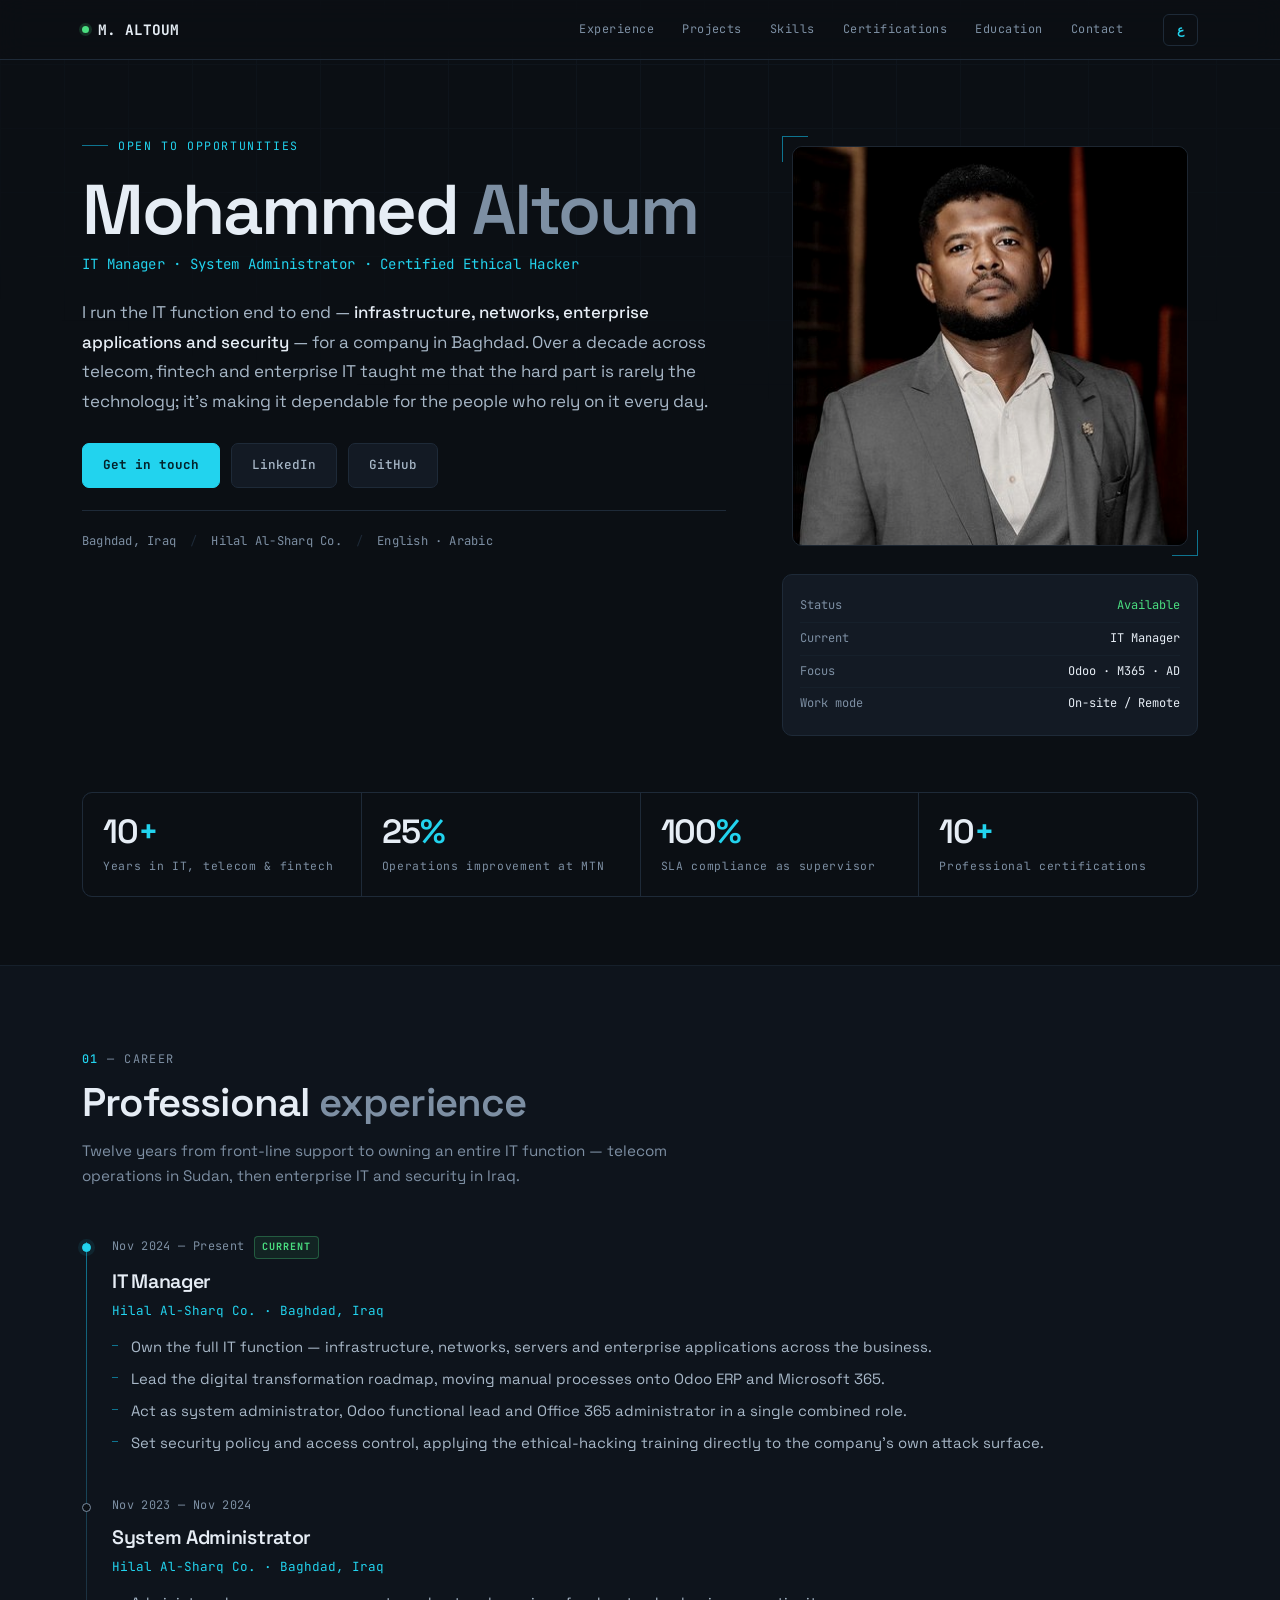
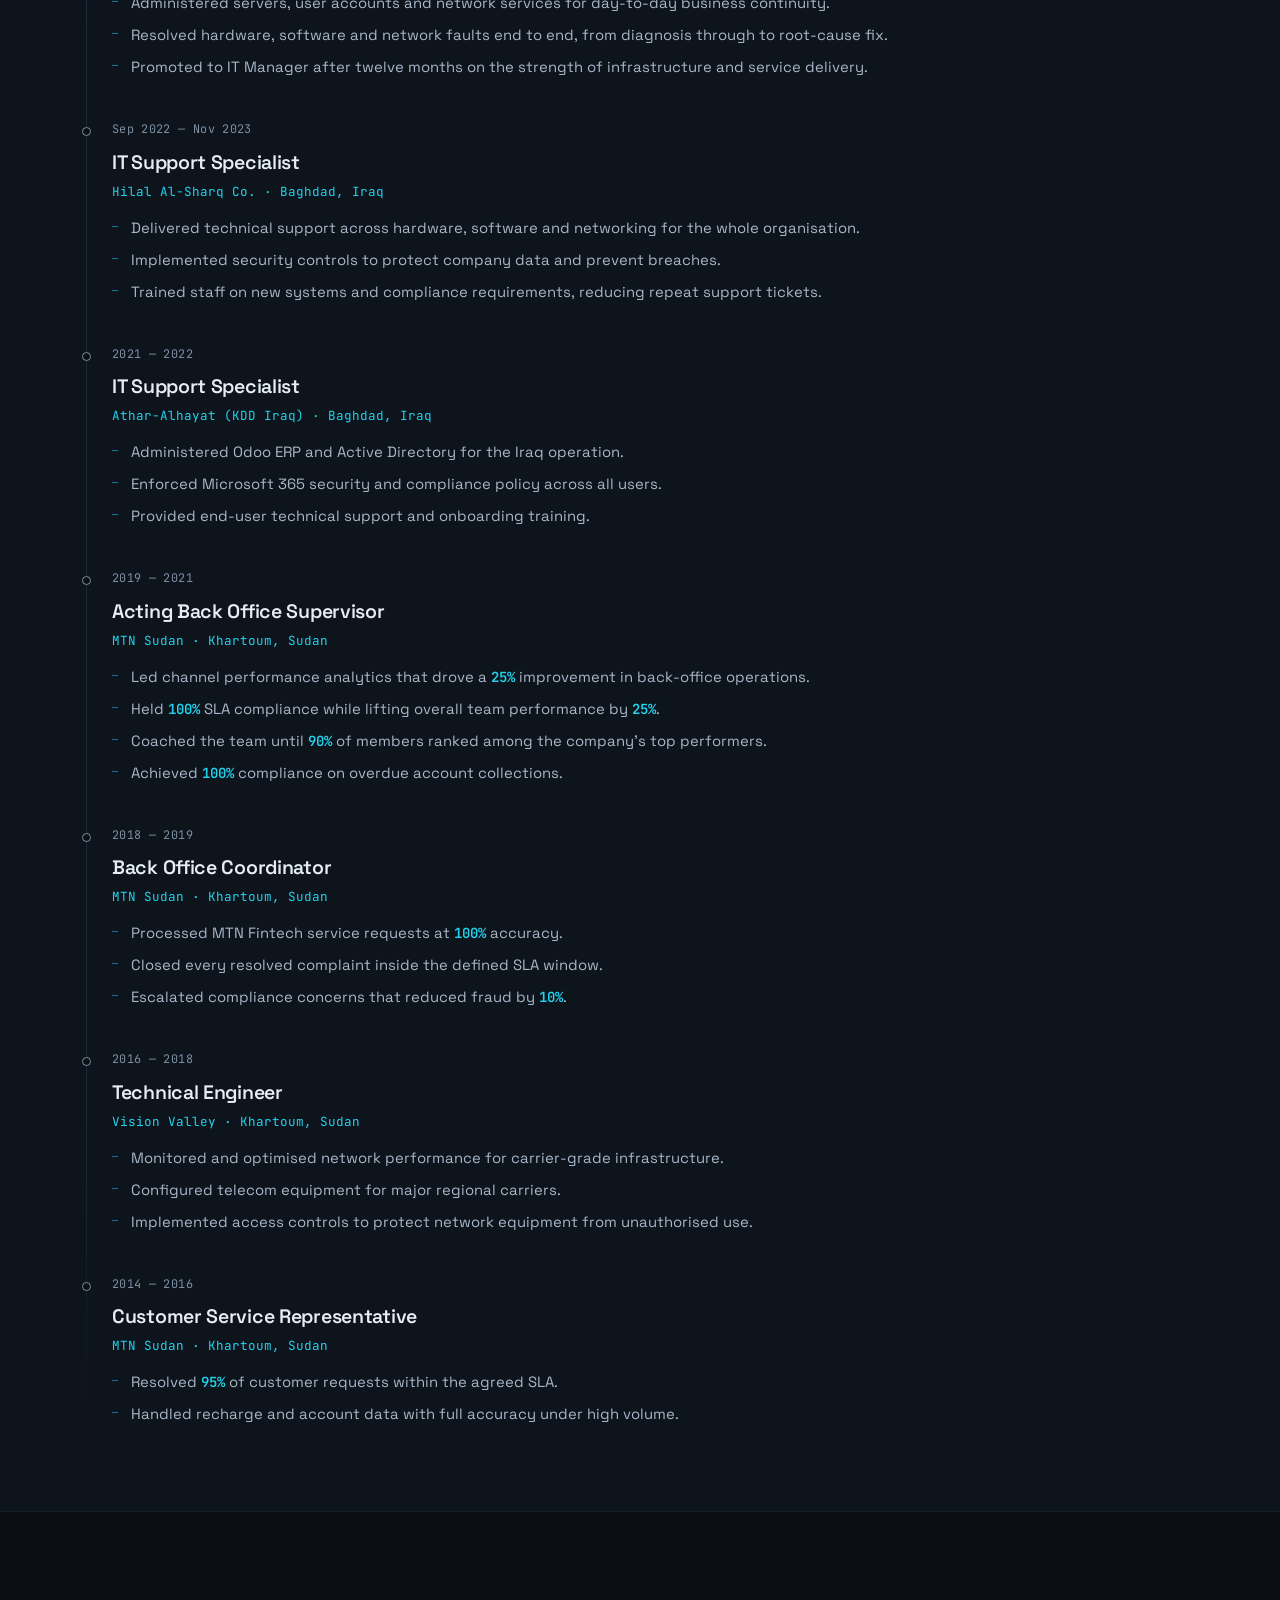
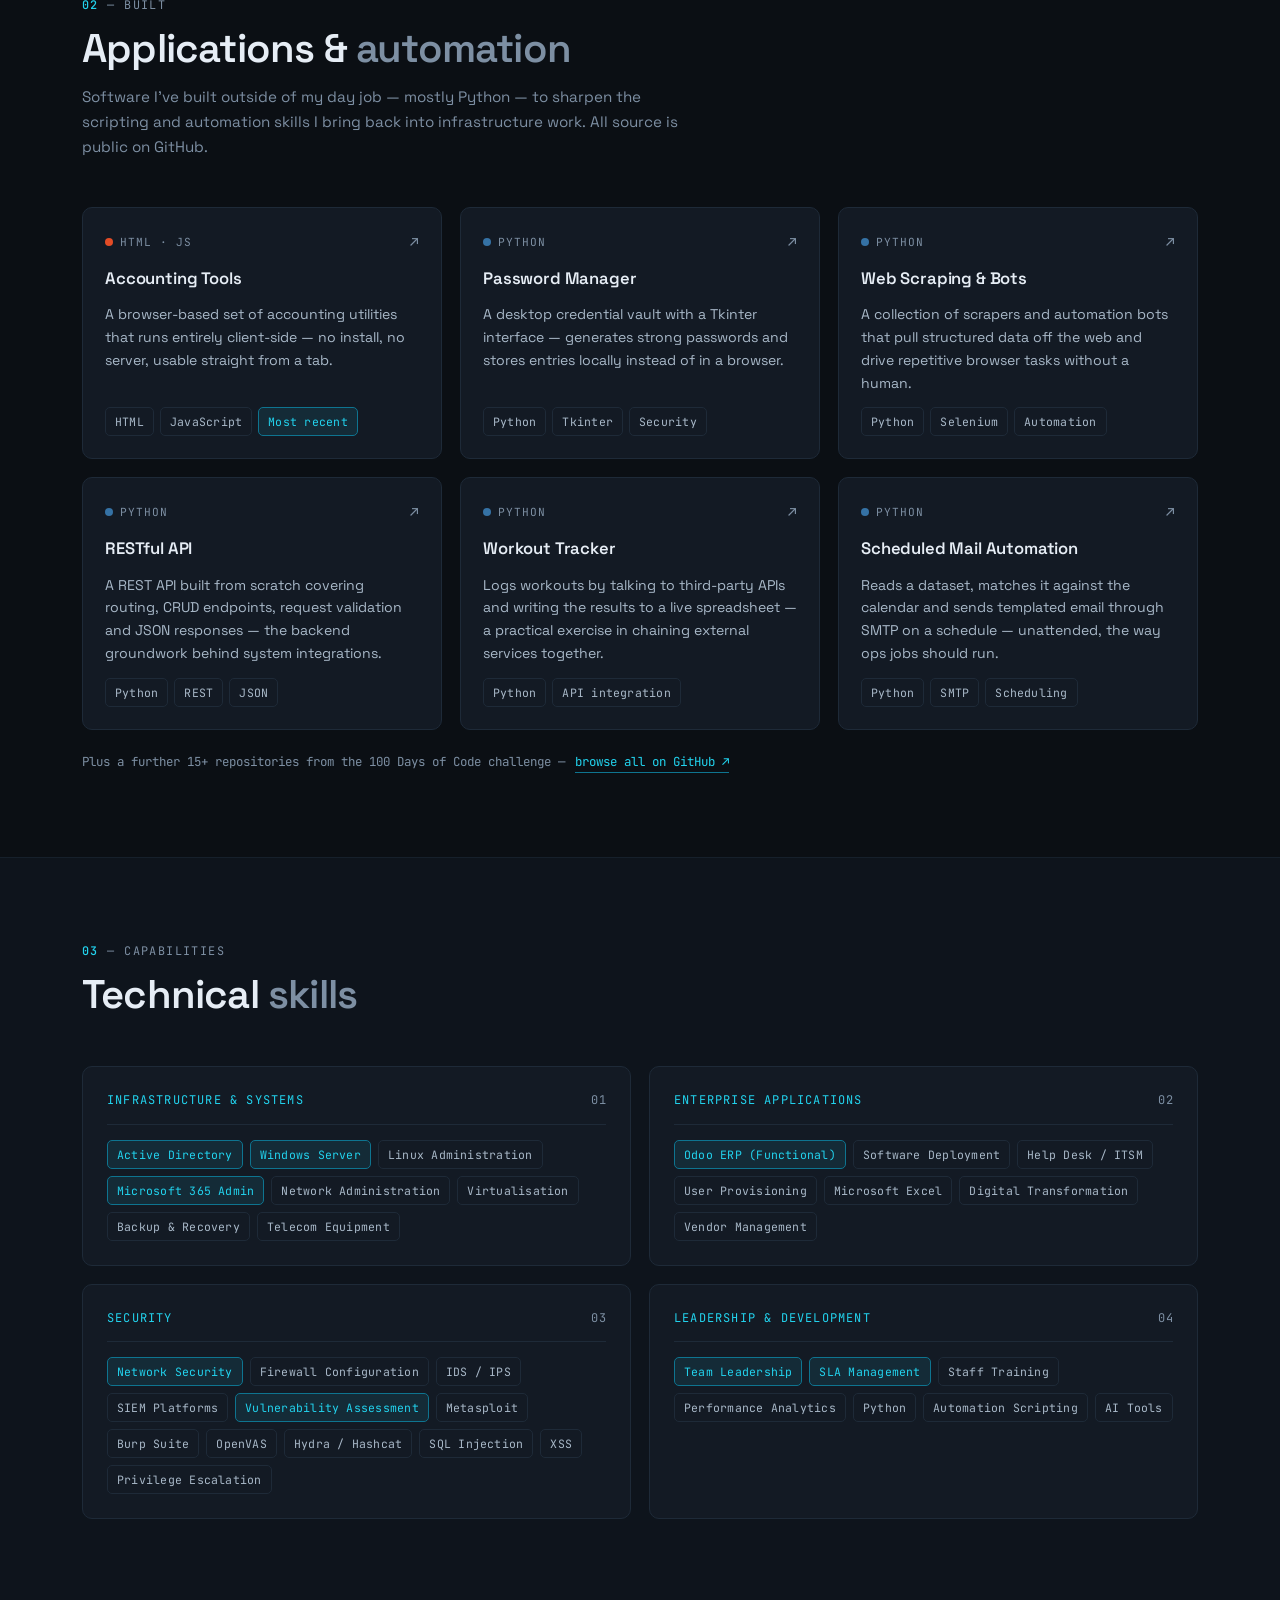
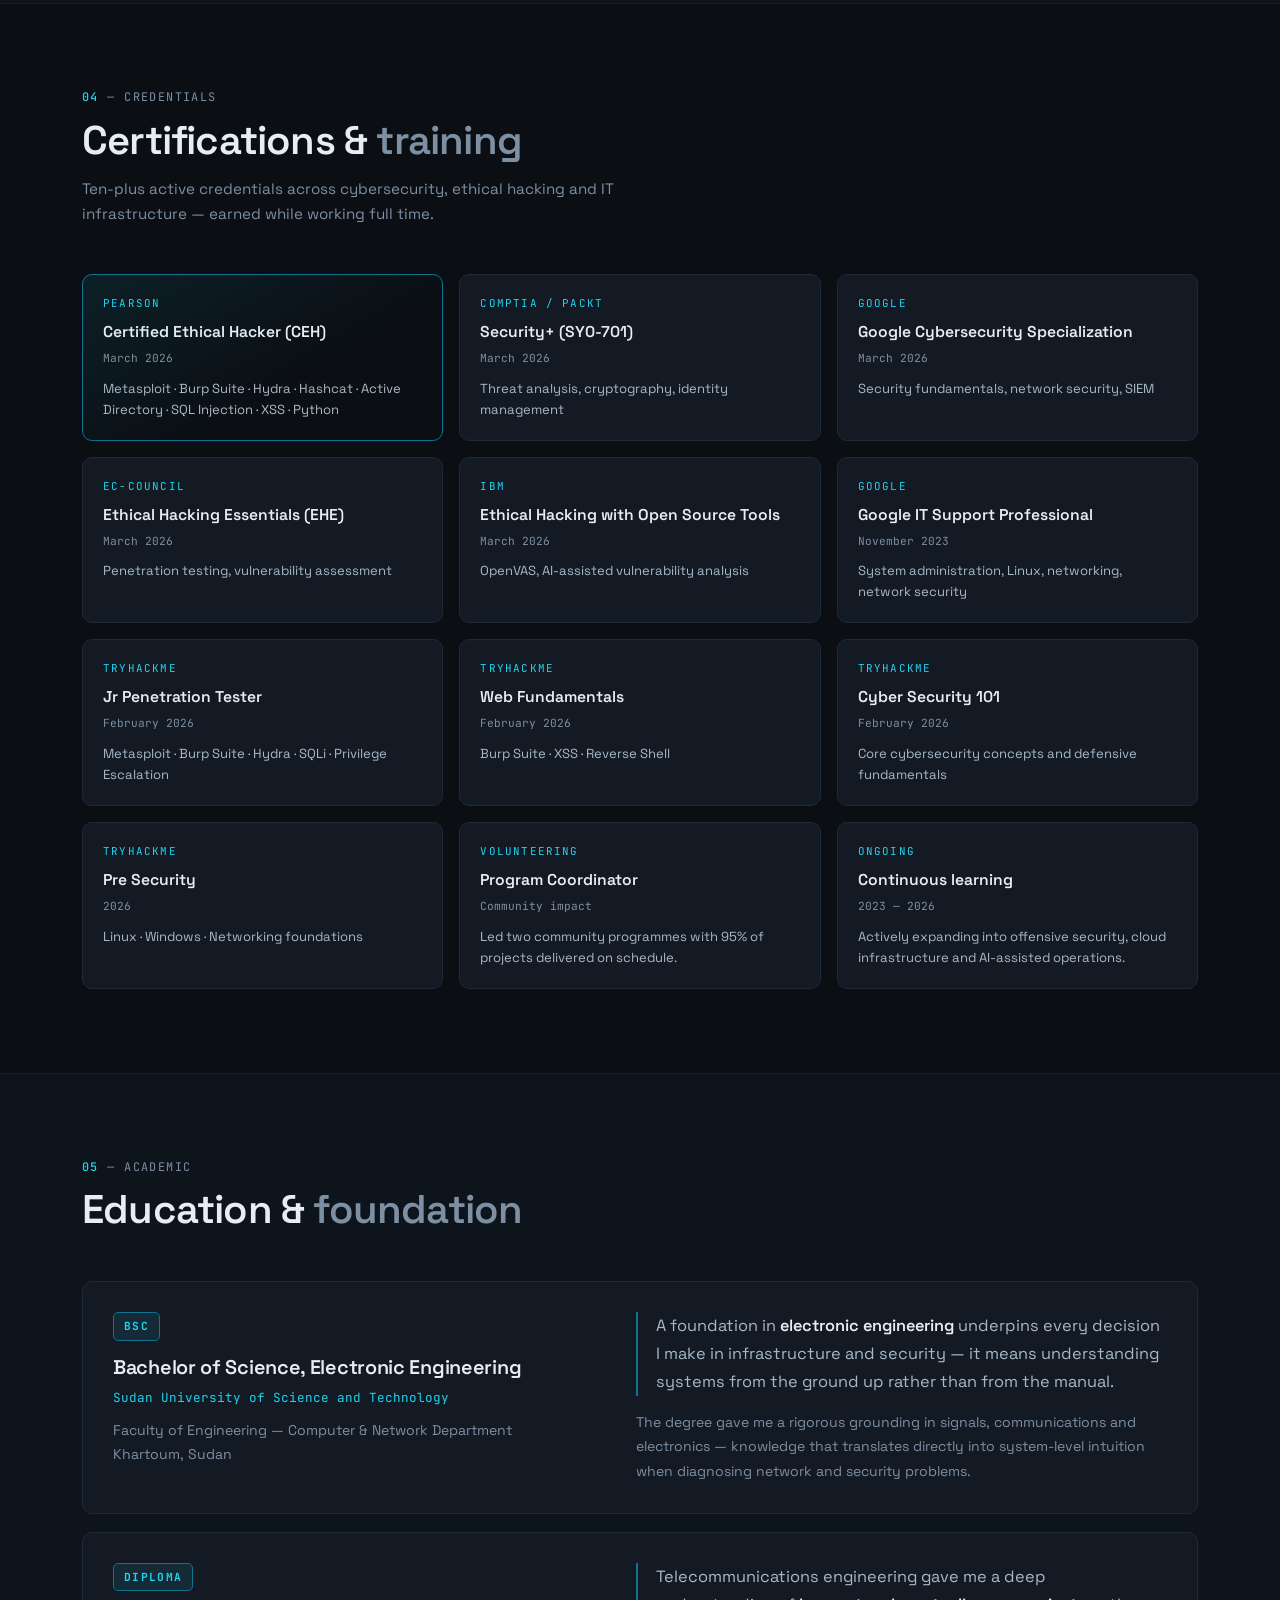
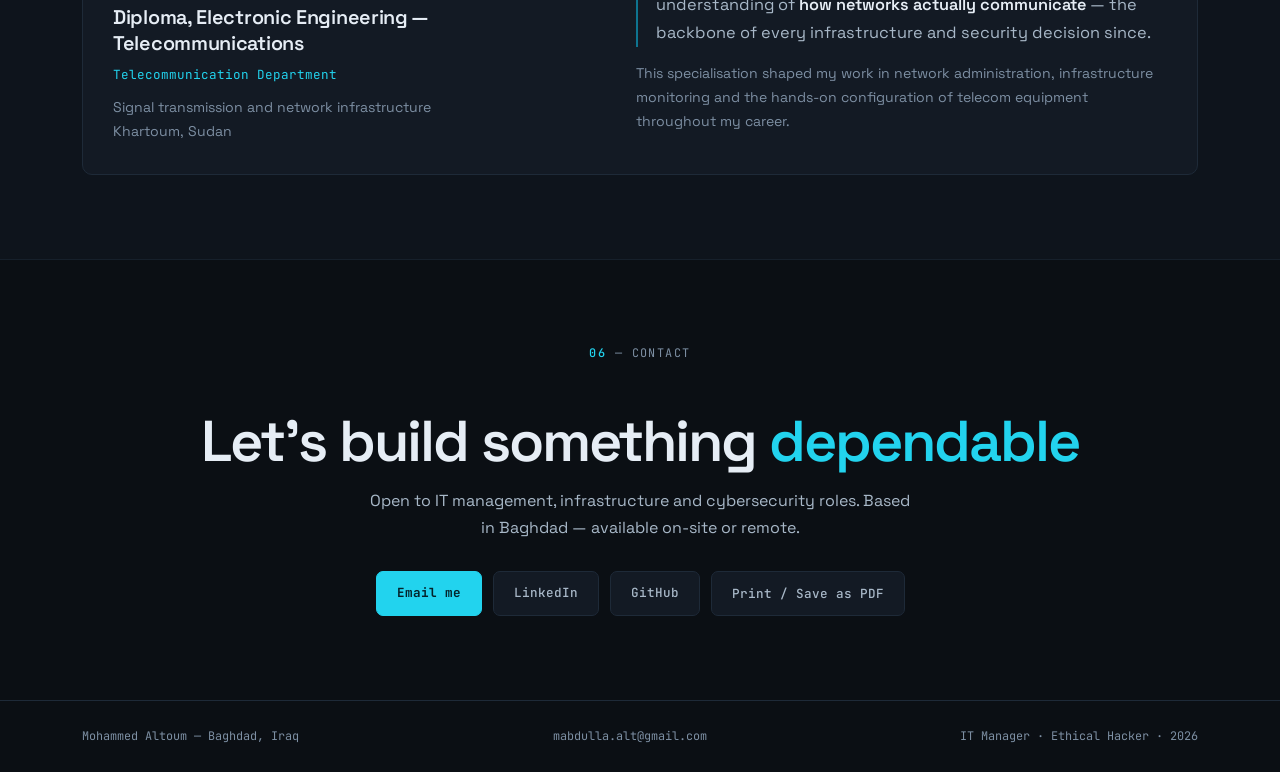
==== commit 30f774b3: "Redesign CV site with a tech-forward theme and projects section The previous page was an editorial/n" ====
--- a/index.html
+++ b/index.html
@@ -3,640 +3,1180 @@
 <head>
 <meta charset="UTF-8"/>
 <meta name="viewport" content="width=device-width, initial-scale=1.0"/>
-<!DOCTYPE html>
-<html lang="en">
-<head>
-    <link rel="icon" href="[data-uri]" alt="" width="48" height="48" />
-    <title>Mohammed Altoum — Portfolio</title>
-<link href="https://fonts.googleapis.com/css2?family=Playfair+Display:ital,wght@0,400;0,700;0,900;1,400;1,700&family=Libre+Baskerville:ital,wght@0,400;0,700;1,400&family=Josefin+Sans:wght@300;400;600&family=Tajawal:wght@300;400;500;700;800;900&display=swap" rel="stylesheet"/>
+<script>document.documentElement.classList.add('js');</script>
+<title>Mohammed Altoum — IT Manager &amp; Cybersecurity Professional</title>
+<meta name="description" content="Mohammed Altoum — IT Manager in Baghdad, Iraq. A decade of experience across telecom, fintech and enterprise IT. CEH certified, Odoo ERP, Active Directory, Microsoft 365."/>
+<meta name="author" content="Mohammed Altoum"/>
+<meta name="theme-color" content="#0B0F14"/>
+<meta property="og:type" content="profile"/>
+<meta property="og:title" content="Mohammed Altoum — IT Manager &amp; Cybersecurity Professional"/>
+<meta property="og:description" content="IT Manager with a decade of experience across telecom, fintech and enterprise IT. CEH certified. Baghdad, Iraq."/>
+<meta name="twitter:card" content="summary"/>
+<link rel="icon" href="[data-uri]"/>
+<link rel="preconnect" href="https://fonts.googleapis.com"/>
+<link rel="preconnect" href="https://fonts.gstatic.com" crossorigin/>
+<link href="https://fonts.googleapis.com/css2?family=Space+Grotesk:wght@300;400;500;600;700&family=JetBrains+Mono:wght@400;500;700&family=Tajawal:wght@300;400;500;700;800&display=swap" rel="stylesheet"/>
 <style>
+/* ═══════════════════════════════════════════════════════════
+   DESIGN TOKENS — Slate + Cyan
+   ═══════════════════════════════════════════════════════════ */
+:root {
+  --bg:          #0B0F14;
+  --bg-2:        #0E141C;
+  --surface:     #131A24;
+  --surface-2:   #18212D;
+  --line:        #1E2A38;
+  --line-soft:   #16202B;
+  --text:        #E6EDF5;
+  --text-2:      #A8B8C8;
+  --muted:       #7D8FA3;
+  --accent:      #22D3EE;
+  --accent-deep: #0E7490;
+  --accent-soft: rgba(34, 211, 238, 0.09);
+  --green:       #4ADE80;
+
+  --sans: 'Space Grotesk', system-ui, -apple-system, sans-serif;
+  --mono: 'JetBrains Mono', ui-monospace, 'SFMono-Regular', Menlo, monospace;
+
+  --maxw: 1180px;
+  --nav-h: 60px;
+  --r: 10px;
+}
+
+*, *::before, *::after { box-sizing: border-box; margin: 0; padding: 0; }
+
+html {
+  scroll-behavior: smooth;
+  scroll-padding-top: calc(var(--nav-h) + 24px);
+  -webkit-text-size-adjust: 100%;
+}
+
+body {
+  background: var(--bg);
+  color: var(--text);
+  font-family: var(--sans);
+  font-size: 16px;
+  line-height: 1.65;
+  font-weight: 400;
+  overflow-x: hidden;
+  -webkit-font-smoothing: antialiased;
+  text-rendering: optimizeLegibility;
+}
+
+/* Faint engineering grid — replaces the old paper-noise texture */
+body::before {
+  content: '';
+  position: fixed;
+  inset: 0;
+  z-index: 0;
+  pointer-events: none;
+  background-image:
+    linear-gradient(to right,  var(--line-soft) 1px, transparent 1px),
+    linear-gradient(to bottom, var(--line-soft) 1px, transparent 1px);
+  background-size: 64px 64px;
+  opacity: 0.5;
+  mask-image: radial-gradient(ellipse 100% 60% at 50% 0%, #000 0%, transparent 75%);
+  -webkit-mask-image: radial-gradient(ellipse 100% 60% at 50% 0%, #000 0%, transparent 75%);
+}
+
+::selection { background: var(--accent); color: var(--bg); }
+
+a { color: inherit; }
+
+:focus-visible {
+  outline: 2px solid var(--accent);
+  outline-offset: 3px;
+  border-radius: 3px;
+}
+
+.wrap {
+  max-width: var(--maxw);
+  margin: 0 auto;
+  padding-inline: 32px;
+  position: relative;
+  z-index: 1;
+}
+
+.skip-link {
+  position: absolute; inset-inline-start: -9999px; top: 0;
+  background: var(--accent); color: var(--bg);
+  padding: 10px 18px; z-index: 999;
+  font-family: var(--mono); font-size: 0.8rem;
+}
+.skip-link:focus { inset-inline-start: 0; }
+
+/* ═══════════════════════════════════════════════════════════
+   ARABIC / RTL
+   ═══════════════════════════════════════════════════════════ */
+html[lang="ar"] body { font-family: 'Tajawal', sans-serif; }
+html[lang="ar"] h1, html[lang="ar"] h2, html[lang="ar"] h3,
+html[lang="ar"] .lede, html[lang="ar"] .hero-name,
+html[lang="ar"] .stat-num, html[lang="ar"] .quote {
+  font-family: 'Tajawal', sans-serif;
+  letter-spacing: 0 !important;
+}
+/* Keep Latin-only strings (tech names, dates, emails) in mono even in AR */
+html[lang="ar"] .mono-keep { font-family: var(--mono); }
+html[lang="ar"] .eyebrow,
+html[lang="ar"] .sec-label,
+html[lang="ar"] .nav-links a,
+html[lang="ar"] .btn,
+html[lang="ar"] .stat-label,
+html[lang="ar"] .tl-period,
+html[lang="ar"] .tl-company,
+html[lang="ar"] .chip,
+html[lang="ar"] .card-kicker,
+html[lang="ar"] .meta-line,
+html[lang="ar"] footer {
+  font-family: 'Tajawal', sans-serif;
+  letter-spacing: 0 !important;
+  text-transform: none !important;
+}
+
+/* ═══════════════════════════════════════════════════════════
+   NAV
+   ═══════════════════════════════════════════════════════════ */
+.nav {
+  position: sticky; top: 0; z-index: 100;
+  height: var(--nav-h);
+  background: rgba(11, 15, 20, 0.82);
+  backdrop-filter: blur(14px);
+  -webkit-backdrop-filter: blur(14px);
+  border-bottom: 1px solid var(--line);
+}
+.nav-inner {
+  max-width: var(--maxw); margin: 0 auto; height: 100%;
+  padding-inline: 32px;
+  display: flex; align-items: center; gap: 28px;
+}
+.brand {
+  font-family: var(--mono); font-size: 0.9rem; font-weight: 700;
+  color: var(--text); text-decoration: none;
+  display: flex; align-items: center; gap: 9px;
+  white-space: nowrap;
+}
+.brand-dot {
+  width: 7px; height: 7px; border-radius: 50%;
+  background: var(--green);
+  box-shadow: 0 0 0 3px rgba(74, 222, 128, 0.16);
+  flex: none;
+}
+.nav-links {
+  display: flex; gap: 4px; margin-inline-start: auto;
+  overflow-x: auto; scrollbar-width: none;
+}
+.nav-links::-webkit-scrollbar { display: none; }
+.nav-links a {
+  font-family: var(--mono); font-size: 0.74rem; letter-spacing: 0.04em;
+  text-decoration: none; color: var(--muted);
+  padding: 7px 12px; border-radius: 6px;
+  white-space: nowrap;
+  transition: color 0.18s, background 0.18s;
+}
+.nav-links a:hover { color: var(--text); background: var(--surface); }
+.nav-links a.active { color: var(--accent); background: var(--accent-soft); }
+.lang-btn {
+  font-family: var(--mono); font-size: 0.74rem; font-weight: 700;
+  background: transparent; color: var(--accent);
+  border: 1px solid var(--line); border-radius: 6px;
+  padding: 7px 13px; cursor: pointer; flex: none;
+  transition: background 0.18s, border-color 0.18s;
+}
+.lang-btn:hover { background: var(--accent-soft); border-color: var(--accent-deep); }
+
+/* ═══════════════════════════════════════════════════════════
+   SHARED PRIMITIVES
+   ═══════════════════════════════════════════════════════════ */
+.eyebrow {
+  font-family: var(--mono); font-size: 0.72rem;
+  letter-spacing: 0.14em; text-transform: uppercase;
+  color: var(--accent);
+  display: flex; align-items: center; gap: 10px;
+}
+.eyebrow::before {
+  content: ''; width: 26px; height: 1px;
+  background: var(--accent-deep); flex: none;
+}
+
+section { padding-block: 84px; position: relative; z-index: 1; }
+section.alt { background: var(--bg-2); border-block: 1px solid var(--line-soft); }
+
+.sec-head { margin-bottom: 48px; }
+.sec-label {
+  font-family: var(--mono); font-size: 0.74rem;
+  letter-spacing: 0.12em; color: var(--muted);
+  margin-bottom: 10px;
+}
+.sec-label b { color: var(--accent); font-weight: 500; }
+.sec-title {
+  font-size: clamp(1.7rem, 3.6vw, 2.5rem);
+  font-weight: 600; letter-spacing: -0.02em; line-height: 1.15;
+}
+.sec-title em { font-style: normal; color: var(--muted); }
+.sec-sub {
+  color: var(--muted); font-size: 0.95rem;
+  margin-top: 12px; max-width: 62ch;
+}
+
+.chip {
+  display: inline-block;
+  font-family: var(--mono); font-size: 0.72rem;
+  letter-spacing: 0.02em;
+  color: var(--text-2);
+  background: var(--surface);
+  border: 1px solid var(--line);
+  border-radius: 5px;
+  padding: 4px 9px;
+}
+.chip.on {
+  color: var(--accent);
+  border-color: var(--accent-deep);
+  background: var(--accent-soft);
+}
+
+.metric { color: var(--accent); font-weight: 600; font-family: var(--mono); font-size: 0.94em; }
+
+/* ═══════════════════════════════════════════════════════════
+   HERO
+   ═══════════════════════════════════════════════════════════ */
+#hero { padding-block: 76px 68px; }
+.hero-grid {
+  display: grid;
+  grid-template-columns: 1.55fr 1fr;
+  gap: 56px; align-items: start;
+}
+.hero-name {
+  font-size: clamp(2.6rem, 7vw, 4.4rem);
+  font-weight: 600; line-height: 1.02;
+  letter-spacing: -0.035em;
+  margin: 20px 0 6px;
+}
+.hero-name .ln { color: var(--muted); }
+.hero-role {
+  font-family: var(--mono); font-size: 0.88rem;
+  color: var(--accent); letter-spacing: 0.02em;
+  margin-bottom: 22px;
+}
+.lede {
+  font-size: 1.06rem; line-height: 1.75; color: var(--text-2);
+  max-width: 60ch; margin-bottom: 18px;
+}
+.lede strong { color: var(--text); font-weight: 500; }
+.meta-line {
+  font-family: var(--mono); font-size: 0.76rem;
+  color: var(--muted); letter-spacing: 0.02em;
+  display: flex; flex-wrap: wrap; align-items: center; gap: 8px 14px;
+  padding-top: 20px; margin-top: 22px;
+  border-top: 1px solid var(--line);
+}
+.meta-line .sep { color: var(--line); }
+
+.btn-row { display: flex; flex-wrap: wrap; gap: 11px; margin-top: 26px; }
+.btn {
+  font-family: var(--mono); font-size: 0.79rem; font-weight: 500;
+  text-decoration: none; border-radius: 7px;
+  padding: 11px 20px; border: 1px solid var(--line);
+  display: inline-flex; align-items: center; gap: 8px;
+  transition: background 0.18s, border-color 0.18s, color 0.18s, transform 0.18s;
+}
+.btn:hover { transform: translateY(-1px); }
+.btn-primary { background: var(--accent); color: #04222A; border-color: var(--accent); font-weight: 700; }
+.btn-primary:hover { background: #67E8F9; border-color: #67E8F9; }
+.btn-ghost { color: var(--text-2); background: var(--surface); }
+.btn-ghost:hover { color: var(--text); border-color: var(--accent-deep); }
+
+/* Photo + status panel */
+.hero-side { display: flex; flex-direction: column; gap: 18px; }
+.photo-frame { position: relative; padding: 10px; }
+.photo-frame::before, .photo-frame::after {
+  content: ''; position: absolute; width: 26px; height: 26px;
+  border: 1px solid var(--accent-deep);
+}
+.photo-frame::before { top: 0; inset-inline-start: 0; border-inline-end: 0; border-bottom: 0; }
+.photo-frame::after  { bottom: 0; inset-inline-end: 0; border-inline-start: 0; border-top: 0; }
+.hero-photo {
+  width: 100%; aspect-ratio: 1 / 1;
+  object-fit: cover; object-position: 50% 18%;
+  display: block; border-radius: var(--r);
+  border: 1px solid var(--line);
+  filter: grayscale(28%) contrast(1.04);
+  transition: filter 0.35s;
+}
+.hero-photo:hover { filter: grayscale(0%) contrast(1); }
+
+.status-card {
+  background: var(--surface); border: 1px solid var(--line);
+  border-radius: var(--r); padding: 15px 17px;
+  font-family: var(--mono); font-size: 0.75rem;
+}
+.status-row {
+  display: flex; justify-content: space-between; gap: 12px;
+  padding-block: 6px;
+}
+.status-row + .status-row { border-top: 1px solid var(--line-soft); }
+.status-row dt { color: var(--muted); }
+.status-row dd { color: var(--text); text-align: end; }
+.status-row dd.ok { color: var(--green); }
+
+/* Stats strip */
+.stats {
+  display: grid; grid-template-columns: repeat(4, 1fr);
+  gap: 1px; background: var(--line);
+  border: 1px solid var(--line); border-radius: var(--r);
+  overflow: hidden; margin-top: 56px;
+}
+.stat { background: var(--bg); padding: 22px 20px; }
+.stat-num {
+  font-size: 2.1rem; font-weight: 600; line-height: 1;
+  letter-spacing: -0.03em; color: var(--text);
+}
+.stat-num span { color: var(--accent); }
+/* Keep "10+" from rendering as "+10" under RTL bidi reordering */
+html[lang="ar"] .stat-num { direction: ltr; text-align: end; }
+.stat-label {
+  font-family: var(--mono); font-size: 0.71rem;
+  letter-spacing: 0.06em; color: var(--muted);
+  margin-top: 9px; line-height: 1.45;
+}
+
+/* ═══════════════════════════════════════════════════════════
+   EXPERIENCE TIMELINE
+   ═══════════════════════════════════════════════════════════ */
+.tl { position: relative; padding-inline-start: 30px; }
+.tl::before {
+  content: ''; position: absolute; top: 6px; bottom: 6px;
+  inset-inline-start: 4px; width: 1px;
+  background: linear-gradient(to bottom, var(--accent-deep), var(--line) 22%, var(--line) 82%, transparent);
+}
+.tl-item { position: relative; padding-bottom: 40px; }
+.tl-item:last-child { padding-bottom: 0; }
+.tl-item::before {
+  content: ''; position: absolute; top: 7px;
+  inset-inline-start: -30px; margin-inline-start: 0;
+  width: 9px; height: 9px; border-radius: 50%;
+  background: var(--bg); border: 1px solid var(--muted);
+  transform: translateX(0);
+}
+html[dir="ltr"] .tl-item::before { left: -30px; }
+html[dir="rtl"] .tl-item::before { right: -30px; }
+.tl-item.now::before {
+  background: var(--accent); border-color: var(--accent);
+  box-shadow: 0 0 0 4px var(--accent-soft);
+}
+.tl-period {
+  font-family: var(--mono); font-size: 0.74rem;
+  color: var(--muted); letter-spacing: 0.03em;
+  display: flex; align-items: center; gap: 10px; flex-wrap: wrap;
+}
+.tag-now {
+  font-family: var(--mono); font-size: 0.63rem; font-weight: 700;
+  letter-spacing: 0.1em; text-transform: uppercase;
+  color: var(--green); border: 1px solid rgba(74, 222, 128, 0.3);
+  background: rgba(74, 222, 128, 0.08);
+  border-radius: 4px; padding: 2px 7px;
+}
+.tl-role {
+  font-size: 1.22rem; font-weight: 600;
+  letter-spacing: -0.015em; margin: 7px 0 3px;
+}
+.tl-company {
+  font-family: var(--mono); font-size: 0.79rem;
+  color: var(--accent); margin-bottom: 13px;
+}
+.tl-list { list-style: none; display: grid; gap: 7px; }
+.tl-list li {
+  position: relative; padding-inline-start: 19px;
+  color: var(--text-2); font-size: 0.93rem; line-height: 1.68;
+}
+.tl-list li::before {
+  content: ''; position: absolute; top: 0.68em;
+  inset-inline-start: 0;
+  width: 6px; height: 1px; background: var(--accent-deep);
+}
+
+/* ═══════════════════════════════════════════════════════════
+   PROJECTS
+   ═══════════════════════════════════════════════════════════ */
+.proj-grid {
+  display: grid; grid-template-columns: repeat(3, 1fr); gap: 18px;
+}
+.proj {
+  background: var(--surface); border: 1px solid var(--line);
+  border-radius: var(--r); padding: 22px;
+  display: flex; flex-direction: column; gap: 11px;
+  text-decoration: none;
+  transition: border-color 0.2s, background 0.2s, transform 0.2s;
+}
+.proj:hover {
+  border-color: var(--accent-deep);
+  background: var(--surface-2);
+  transform: translateY(-2px);
+}
+.proj-top { display: flex; align-items: center; justify-content: space-between; gap: 10px; }
+.card-kicker {
+  font-family: var(--mono); font-size: 0.7rem;
+  letter-spacing: 0.09em; text-transform: uppercase;
+  color: var(--muted);
+  display: flex; align-items: center; gap: 7px;
+}
+.lang-dot { width: 8px; height: 8px; border-radius: 50%; flex: none; }
+.d-py   { background: #3572A5; }
+.d-js   { background: #F1E05A; }
+.d-html { background: #E34C26; }
+.proj-arrow { color: var(--muted); font-family: var(--mono); font-size: 0.9rem; transition: color 0.2s, transform 0.2s; }
+.proj:hover .proj-arrow { color: var(--accent); }
+html[dir="ltr"] .proj:hover .proj-arrow { transform: translate(2px, -2px); }
+html[dir="rtl"] .proj:hover .proj-arrow { transform: translate(-2px, -2px); }
+.proj-name { font-size: 1.04rem; font-weight: 600; letter-spacing: -0.01em; color: var(--text); }
+.proj-desc { font-size: 0.88rem; color: var(--text-2); line-height: 1.62; flex: 1; }
+.proj-tags { display: flex; flex-wrap: wrap; gap: 6px; margin-top: 2px; }
+.proj-note {
+  margin-top: 22px; font-family: var(--mono); font-size: 0.78rem;
+  color: var(--muted); display: flex; flex-wrap: wrap; align-items: center; gap: 10px;
+}
+.proj-note a { color: var(--accent); text-decoration: none; border-bottom: 1px solid var(--accent-deep); }
+.proj-note a:hover { border-bottom-color: var(--accent); }
+
+/* ═══════════════════════════════════════════════════════════
+   SKILLS
+   ═══════════════════════════════════════════════════════════ */
+.skill-grid { display: grid; grid-template-columns: repeat(2, 1fr); gap: 18px; }
+.skill-card {
+  background: var(--surface); border: 1px solid var(--line);
+  border-radius: var(--r); padding: 24px;
+}
+.skill-head {
+  font-family: var(--mono); font-size: 0.75rem;
+  letter-spacing: 0.1em; text-transform: uppercase;
+  color: var(--accent); padding-bottom: 13px; margin-bottom: 15px;
+  border-bottom: 1px solid var(--line);
+  display: flex; align-items: center; justify-content: space-between; gap: 10px;
+}
+.skill-head span:last-child { color: var(--muted); letter-spacing: 0.04em; }
+.skill-tags { display: flex; flex-wrap: wrap; gap: 7px; }
+
+/* ═══════════════════════════════════════════════════════════
+   CERTIFICATIONS
+   ═══════════════════════════════════════════════════════════ */
+.cert-grid { display: grid; grid-template-columns: repeat(3, 1fr); gap: 16px; }
+.cert {
+  background: var(--surface); border: 1px solid var(--line);
+  border-radius: var(--r); padding: 20px;
+  transition: border-color 0.2s, background 0.2s;
+}
+.cert:hover { border-color: var(--accent-deep); background: var(--surface-2); }
+.cert-issuer {
+  font-family: var(--mono); font-size: 0.68rem;
+  letter-spacing: 0.11em; text-transform: uppercase;
+  color: var(--accent); margin-bottom: 9px;
+}
+.cert-name { font-size: 0.98rem; font-weight: 600; line-height: 1.35; margin-bottom: 6px; }
+.cert-date { font-family: var(--mono); font-size: 0.7rem; color: var(--muted); margin-bottom: 10px; }
+.cert-skills { font-size: 0.82rem; color: var(--text-2); line-height: 1.6; }
+.cert.feature { background: linear-gradient(150deg, var(--accent-soft), transparent 62%); border-color: var(--accent-deep); }
+
+/* ═══════════════════════════════════════════════════════════
+   EDUCATION
+   ═══════════════════════════════════════════════════════════ */
+.edu {
+  display: grid; grid-template-columns: 1fr 1.1fr;
+  gap: 40px; align-items: start;
+  background: var(--surface); border: 1px solid var(--line);
+  border-radius: var(--r); padding: 30px;
+}
+.edu + .edu { margin-top: 18px; }
+.edu-badge {
+  font-family: var(--mono); font-size: 0.7rem; font-weight: 700;
+  letter-spacing: 0.12em; text-transform: uppercase;
+  color: var(--accent); background: var(--accent-soft);
+  border: 1px solid var(--accent-deep); border-radius: 5px;
+  padding: 4px 10px; display: inline-block; margin-bottom: 14px;
+}
+.edu-degree { font-size: 1.24rem; font-weight: 600; line-height: 1.3; letter-spacing: -0.015em; margin-bottom: 8px; }
+.edu-school { font-family: var(--mono); font-size: 0.79rem; color: var(--accent); margin-bottom: 10px; }
+.edu-meta { font-size: 0.88rem; color: var(--muted); line-height: 1.7; }
+.quote {
+  font-size: 1.02rem; line-height: 1.72; color: var(--text-2);
+  padding-inline-start: 18px;
+  border-inline-start: 2px solid var(--accent-deep);
+  margin-bottom: 14px;
+}
+.quote strong { color: var(--text); font-weight: 600; }
+.edu-body { font-size: 0.88rem; color: var(--muted); line-height: 1.72; }
+
+/* ═══════════════════════════════════════════════════════════
+   CONTACT + FOOTER
+   ═══════════════════════════════════════════════════════════ */
+#contact { text-align: center; }
+.contact-title {
+  font-size: clamp(2.1rem, 6vw, 3.6rem);
+  font-weight: 600; letter-spacing: -0.035em; line-height: 1.06;
+  margin-bottom: 16px;
+}
+.contact-title em { font-style: normal; color: var(--accent); }
+.contact-sub { color: var(--text-2); max-width: 54ch; margin: 0 auto 30px; font-size: 1rem; }
+#contact .btn-row { justify-content: center; }
+
+footer {
+  border-top: 1px solid var(--line);
+  padding-block: 26px;
+  font-family: var(--mono); font-size: 0.74rem; color: var(--muted);
+  position: relative; z-index: 1;
+}
+.foot-inner {
+  max-width: var(--maxw); margin: 0 auto; padding-inline: 32px;
+  display: flex; justify-content: space-between; align-items: center; gap: 14px; flex-wrap: wrap;
+}
+
+/* ═══════════════════════════════════════════════════════════
+   REVEAL ANIMATION
+   ═══════════════════════════════════════════════════════════ */
+/* Scoped to html.js so the CV stays fully visible if JavaScript never runs */
+html.js .rv { opacity: 0; transform: translateY(16px); transition: opacity 0.6s ease, transform 0.6s ease; }
+html.js .rv.in { opacity: 1; transform: none; }
+
+@media (prefers-reduced-motion: reduce) {
+  html { scroll-behavior: auto; }
+  html.js .rv, html.js .rv.in { opacity: 1; transform: none; transition: none; }
+  * { animation-duration: 0.01ms !important; transition-duration: 0.01ms !important; }
+}
+
+/* ═══════════════════════════════════════════════════════════
+   RESPONSIVE
+   ═══════════════════════════════════════════════════════════ */
+@media (max-width: 980px) {
+  .hero-grid { grid-template-columns: 1fr; gap: 38px; }
+  .hero-side { max-width: 340px; }
+  .proj-grid, .cert-grid { grid-template-columns: repeat(2, 1fr); }
+  .edu { grid-template-columns: 1fr; gap: 24px; }
+}
+@media (max-width: 720px) {
+  .wrap, .nav-inner, .foot-inner { padding-inline: 20px; }
+  section { padding-block: 60px; }
+  .stats { grid-template-columns: repeat(2, 1fr); margin-top: 40px; }
+  .skill-grid, .proj-grid, .cert-grid { grid-template-columns: 1fr; }
+  .brand span { display: none; }
+  .nav-inner { gap: 14px; }
+  .foot-inner { justify-content: center; text-align: center; }
+}
+
+/* ═══════════════════════════════════════════════════════════
+   PRINT — renders as a clean paper CV
+   ═══════════════════════════════════════════════════════════ */
+@media print {
+  @page { margin: 14mm; }
   :root {
-    --cream: #03050a;
-    --cream-dark: #060d1a;
-    --ink: #dce8ff;
-    --ink-light: #7fa8d8;
-    --ink-faint: #3a5878;
-    --red: #4da6ff;
-    --gold: #7dd3fc;
-    --rule: #0e1f3a;
+    --bg: #fff; --bg-2: #fff; --surface: #fff; --surface-2: #fff;
+    --text: #000; --text-2: #1c1c1c; --muted: #4a4a4a;
+    --line: #c8c8c8; --line-soft: #e0e0e0;
+    --accent: #0E6E80; --accent-deep: #0E6E80; --accent-soft: transparent;
   }
-
-  *, *::before, *::after { box-sizing: border-box; margin: 0; padding: 0; }
-  html { scroll-behavior: smooth; }
-
-  body {
-    background: linear-gradient(160deg, #000000 0%, #020818 30%, #041230 60%, #071a42 100%);
-    background-attachment: fixed;
-    color: var(--ink);
-    font-family: 'Libre Baskerville', Georgia, serif;
-    overflow-x: hidden;
-  }
-
-  /* ── ARABIC FONT OVERRIDE ── */
-  html[lang="ar"] body { font-family: 'Tajawal', sans-serif; }
-  html[lang="ar"] .masthead-name,
-  html[lang="ar"] .hero-headline,
-  html[lang="ar"] .pull-quote,
-  html[lang="ar"] .section-title,
-  html[lang="ar"] .exp-role,
-  html[lang="ar"] .cert-name,
-  html[lang="ar"] .edu-degree-title,
-  html[lang="ar"] .edu-ornament,
-  html[lang="ar"] .contact-headline,
-  html[lang="ar"] .stat-big { font-family: 'Tajawal', sans-serif; letter-spacing: 0 !important; }
-  html[lang="ar"] .masthead-nav a,
-  html[lang="ar"] .masthead-top,
-  html[lang="ar"] .masthead-sub,
-  html[lang="ar"] .hero-kicker,
-  html[lang="ar"] .skill-col-head,
-  html[lang="ar"] .cert-issuer-badge,
-  html[lang="ar"] .exp-period,
-  html[lang="ar"] .exp-company,
-  html[lang="ar"] .stat-small,
-  html[lang="ar"] .location-block,
-  html[lang="ar"] .badge,
-  html[lang="ar"] .edu-school-name,
-  html[lang="ar"] .contact-btn,
-  html[lang="ar"] footer { font-family: 'Tajawal', sans-serif; letter-spacing: 0 !important; text-transform: none !important; }
-
-  /* RTL layout fixes */
-  html[lang="ar"] .masthead-eyebrow::before,
-  html[lang="ar"] .masthead-eyebrow::after { display: none; }
-  html[lang="ar"] .hero-body { border-left: none; border-right: 3px solid var(--red); padding-left: 0; padding-right: 1.25rem; }
-  html[lang="ar"] .hero-left { padding: 3rem 0 3rem 3rem; border-right: none; border-left: 2px solid var(--ink); }
-  html[lang="ar"] .hero-right { padding: 3rem 3rem 3rem 0; }
-  html[lang="ar"] .exp-card:hover { padding-left: 0; padding-right: 0.75rem; }
-  html[lang="ar"] .exp-card:hover::before { left: auto; right: 0; }
-  html[lang="ar"] .exp-bullets li { padding-left: 0; padding-right: 1.2rem; }
-  html[lang="ar"] .exp-bullets li::before { left: auto; right: 0; }
-  html[lang="ar"] .exp-col:first-child { padding-right: 0; padding-left: 2.5rem; }
-  html[lang="ar"] .exp-col:last-child { padding-left: 0; padding-right: 2.5rem; }
-  html[lang="ar"] .edu-left { padding-right: 0; padding-left: 3rem; }
-  html[lang="ar"] .edu-right { padding-left: 0; padding-right: 3rem; font-style: normal; font-family: 'Tajawal', sans-serif; }
-  html[lang="ar"] .location-block::before { content: '◆'; }
-  html[lang="ar"] .cert-skills-text { font-style: normal; }
-  html[lang="ar"] .masthead-name { letter-spacing: 0; }
-
-
-  /* ── BLUE GLOW ACCENTS ── */
-  .masthead::after {
-    content: ''; position: absolute; bottom: -80px; left: 50%;
-    transform: translateX(-50%);
-    width: 600px; height: 160px;
-    background: radial-gradient(ellipse, rgba(77,166,255,0.08) 0%, transparent 70%);
-    pointer-events: none; z-index: 0;
-  }
-  #hero::before {
-    content: ''; position: absolute; top: 0; right: 0; bottom: 0; left: 0;
-    background:
-      radial-gradient(ellipse at 80% 20%, rgba(77,166,255,0.07) 0%, transparent 50%),
-      radial-gradient(ellipse at 20% 80%, rgba(4,18,48,0.5) 0%, transparent 60%);
-    pointer-events: none; z-index: 0;
-  }
-  #experience { background: rgba(3,8,18,0.6); }
-  #certifications { background: rgba(3,8,18,0.6); }
-  #education { background: rgba(4,10,28,0.7); }
-  #contact { background: rgba(3,8,18,0.6); }
-
-  /* ── LANG TOGGLE ── */
-  .lang-toggle {
-    position: fixed; top: 1.2rem; right: 1.5rem; z-index: 9999;
-    background: var(--cream-dark); border: 1px solid var(--red);
-    color: var(--red); font-family: 'Tajawal', 'Josefin Sans', sans-serif;
-    font-size: 0.85rem; font-weight: 700; padding: 0.45rem 1.1rem;
-    cursor: pointer; transition: all 0.2s;
-  }
-  .lang-toggle:hover { background: var(--red); color: var(--cream); }
-  html[lang="ar"] .lang-toggle { right: auto; left: 1.5rem; }
-
-  /* ── TEXTURE ── */
-  body::before {
-    content: ''; position: fixed; inset: 0; pointer-events: none; z-index: 0;
-    background-image: url("data:image/svg+xml,%3Csvg xmlns='http://www.w3.org/2000/svg' width='300' height='300'%3E%3Cfilter id='paper'%3E%3CfeTurbulence type='fractalNoise' baseFrequency='0.65' numOctaves='3' stitchTiles='stitch'/%3E%3CfeColorMatrix type='saturate' values='0'/%3E%3C/filter%3E%3Crect width='100%25' height='100%25' filter='url(%23paper)' opacity='0.07'/%3E%3C/svg%3E");
-    opacity: 0.6;
-  }
-
-  /* ── MASTHEAD ── */
-  .masthead { position: relative; z-index: 10; border-bottom: 3px double var(--ink); padding: 0 3rem; }
-  .masthead-top { display: flex; justify-content: space-between; align-items: center; padding: 0.75rem 0; border-bottom: 1px solid var(--rule); font-family: 'Josefin Sans', sans-serif; font-size: 0.65rem; letter-spacing: 0.2em; text-transform: uppercase; color: var(--ink-faint); }
-  .masthead-top .date { color: var(--ink-light); }
-  .masthead-center { text-align: center; padding: 2rem 0 1.5rem; }
-  .masthead-eyebrow { font-family: 'Josefin Sans', sans-serif; font-size: 0.6rem; letter-spacing: 0.35em; text-transform: uppercase; color: var(--ink-faint); margin-bottom: 0.75rem; display: flex; align-items: center; justify-content: center; gap: 1rem; }
-  .masthead-eyebrow::before, .masthead-eyebrow::after { content: ''; display: block; width: 60px; height: 1px; background: var(--rule); }
-  .masthead-name { font-family: 'Playfair Display', Georgia, serif; font-size: clamp(4rem, 10vw, 9rem); font-weight: 900; line-height: 0.88; letter-spacing: -0.02em; color: var(--ink); }
-  .masthead-name .first { display: block; }
-  .masthead-name .last { display: block; -webkit-text-stroke: 2px #4da6ff; color: transparent; }
-  .masthead-sub { font-family: 'Josefin Sans', sans-serif; font-size: 0.7rem; letter-spacing: 0.25em; text-transform: uppercase; color: var(--ink-light); margin-top: 1.25rem; }
-  .masthead-nav { display: flex; justify-content: center; border-top: 1px solid var(--rule); gap: 0; }
-  .masthead-nav a { padding: 0.65rem 1.75rem; font-family: 'Josefin Sans', sans-serif; font-size: 0.65rem; letter-spacing: 0.15em; text-transform: uppercase; text-decoration: none; color: var(--ink-light); border-right: 1px solid var(--rule); transition: background 0.2s, color 0.2s; }
-  .masthead-nav a:first-child { border-left: 1px solid var(--rule); }
-  .masthead-nav a:hover { background: var(--ink); color: var(--cream); }
-
-  /* ── HERO ── */
-  #hero { position: relative; z-index: 1; display: grid; grid-template-columns: 1fr 2px 1.6fr; gap: 0; padding: 0 3rem; border-bottom: 2px solid var(--ink); }
-  .hero-left { padding: 3rem 3rem 3rem 0; border-right: 2px solid var(--ink); display: flex; flex-direction: column; justify-content: space-between; }
-  .hero-kicker { font-family: 'Josefin Sans', sans-serif; font-size: 0.6rem; letter-spacing: 0.3em; text-transform: uppercase; color: var(--red); margin-bottom: 1rem; }
-  .hero-headline { font-family: 'Playfair Display', Georgia, serif; font-size: clamp(1.6rem, 3vw, 2.4rem); font-weight: 700; line-height: 1.25; margin-bottom: 1.5rem; }
-  .hero-headline em { font-style: italic; color: var(--ink-light); }
-  .hero-body { font-size: 0.88rem; line-height: 1.9; color: var(--ink-light); margin-bottom: 2rem; border-left: 3px solid var(--red); padding-left: 1.25rem; }
-  .pull-quote { font-family: 'Playfair Display', Georgia, serif; font-size: 1.2rem; font-style: italic; font-weight: 700; line-height: 1.5; color: var(--ink); border-top: 2px solid var(--ink); border-bottom: 2px solid var(--ink); padding: 1.25rem 0; margin-top: 2rem; }
-  .hero-divider { background: var(--ink); width: 2px; }
-  .hero-right { padding: 3rem 0 3rem 3rem; }
-  .hero-right-top { display: grid; grid-template-columns: 1fr 1fr; gap: 0; border-bottom: 1px solid var(--rule); margin-bottom: 2rem; }
-  .stat-box { padding: 1.5rem; border-right: 1px solid var(--rule); text-align: center; }
-  .stat-box:last-child { border-right: none; }
-  .stat-big { font-family: 'Playfair Display', Georgia, serif; font-size: 3.5rem; font-weight: 900; line-height: 1; color: var(--ink); }
-  .stat-small { font-family: 'Josefin Sans', sans-serif; font-size: 0.6rem; letter-spacing: 0.2em; text-transform: uppercase; color: var(--ink-faint); margin-top: 0.4rem; }
-  .badges-grid { display: flex; flex-wrap: wrap; gap: 0.5rem; margin-bottom: 2rem; }
-  .badge { font-family: 'Josefin Sans', sans-serif; font-size: 0.6rem; letter-spacing: 0.12em; text-transform: uppercase; padding: 0.35rem 0.8rem; border: 1px solid var(--ink); color: var(--ink); transition: all 0.2s; }
-  .badge:hover { background: var(--ink); color: var(--cream); }
-  .badge.red { border-color: var(--red); color: var(--red); }
-  .badge.red:hover { background: var(--red); color: var(--cream); }
-  .location-block { font-family: 'Josefin Sans', sans-serif; font-size: 0.65rem; letter-spacing: 0.15em; text-transform: uppercase; color: var(--ink-faint); display: flex; align-items: center; gap: 0.75rem; }
-  .location-block::before { content: '◆'; color: var(--gold); font-size: 0.5rem; }
-
-  /* ── SECTIONS ── */
-  .page { position: relative; z-index: 1; padding: 0 3rem; }
-  .section-rule { display: flex; align-items: center; gap: 1rem; padding: 2rem 0 1.5rem; border-bottom: 3px double var(--ink); margin-bottom: 2.5rem; }
-  .section-num { font-family: 'Josefin Sans', sans-serif; font-size: 0.55rem; letter-spacing: 0.3em; text-transform: uppercase; color: var(--ink-faint); }
-  .section-title { font-family: 'Playfair Display', Georgia, serif; font-size: clamp(1.5rem, 3vw, 2.5rem); font-weight: 900; letter-spacing: -0.01em; }
-  .section-title em { font-style: italic; color: var(--ink-light); }
-  .section-rule-line { flex: 1; height: 1px; background: var(--rule); }
-
-  /* ── EXPERIENCE ── */
-  #experience { background: var(--cream); padding-bottom: 4rem; }
-  .exp-columns { display: grid; grid-template-columns: 1fr 1px 1fr; gap: 0; }
-  .exp-col-divider { background: var(--rule); }
-  .exp-col { display: flex; flex-direction: column; }
-  .exp-col:first-child { padding-right: 2.5rem; }
-  .exp-col:last-child { padding-left: 2.5rem; }
-  .exp-card { padding: 1.75rem 0; border-bottom: 1px solid var(--rule); position: relative; transition: padding-left 0.2s; }
-  .exp-card:hover { padding-left: 0.75rem; }
-  .exp-card:hover::before { content: ''; position: absolute; left: 0; top: 1.75rem; bottom: 1.75rem; width: 3px; background: var(--red); }
-  .exp-card:last-child { border-bottom: none; }
-  .exp-card-header { display: flex; justify-content: space-between; align-items: flex-start; margin-bottom: 0.4rem; gap: 1rem; }
-  .exp-role { font-family: 'Playfair Display', Georgia, serif; font-size: 1.05rem; font-weight: 700; line-height: 1.3; }
-  .exp-period { font-family: 'Josefin Sans', sans-serif; font-size: 0.6rem; letter-spacing: 0.1em; color: var(--ink-faint); white-space: nowrap; padding-top: 0.2rem; }
-  .exp-company { font-family: 'Josefin Sans', sans-serif; font-size: 0.65rem; letter-spacing: 0.12em; text-transform: uppercase; color: var(--red); margin-bottom: 0.75rem; }
-  .exp-bullets { list-style: none; font-size: 0.8rem; line-height: 1.85; color: var(--ink-light); }
-  .exp-bullets li { padding-left: 1.2rem; position: relative; }
-  .exp-bullets li::before { content: '—'; position: absolute; left: 0; color: var(--ink-faint); }
-
-  /* ── SKILLS ── */
-  #skills { background: rgba(0,8,30,0.85); color: var(--ink); padding-bottom: 4rem; }
-  #skills .section-rule { border-bottom-color: rgba(255,255,255,0.1); }
-  #skills .section-title { color: var(--ink); }
-  #skills .section-num { color: rgba(232,224,208,0.3); }
-  #skills .section-rule-line { background: rgba(255,255,255,0.1); }
-  .skills-spread { display: grid; grid-template-columns: repeat(4, 1fr); gap: 0; border: 1px solid rgba(232,224,208,0.1); }
-  .skill-col { padding: 2rem 1.75rem; border-right: 1px solid rgba(232,224,208,0.1); }
-  .skill-col:last-child { border-right: none; }
-  .skill-col-head { font-family: 'Josefin Sans', sans-serif; font-size: 0.6rem; letter-spacing: 0.25em; text-transform: uppercase; color: var(--gold); margin-bottom: 1.5rem; padding-bottom: 0.75rem; border-bottom: 1px solid rgba(232,224,208,0.1); }
-  .skill-list { list-style: none; }
-  .skill-list li { font-size: 0.8rem; color: rgba(160,176,192,0.85); padding: 0.4rem 0; border-bottom: 1px solid rgba(232,224,208,0.06); line-height: 1.4; transition: color 0.2s; }
-  .skill-list li:hover { color: var(--ink); }
-  .skill-list li:last-child { border-bottom: none; }
-
-  /* ── CERTIFICATIONS ── */
-  #certifications { background: var(--cream); padding-bottom: 4rem; }
-  .certs-masonry { display: grid; grid-template-columns: repeat(3, 1fr); gap: 0; border: 2px solid var(--ink); }
-  .cert-card { padding: 1.5rem 1.75rem; border-right: 1px solid var(--rule); border-bottom: 1px solid var(--rule); transition: background 0.2s; position: relative; overflow: hidden; }
-  .cert-card::after { content: attr(data-num); position: absolute; right: 1rem; bottom: -0.5rem; font-family: 'Playfair Display', serif; font-size: 5rem; font-weight: 900; color: rgba(232,224,208,0.04); line-height: 1; pointer-events: none; }
-  .cert-card:hover { background: var(--cream-dark); }
-  .cert-card:nth-child(3n) { border-right: none; }
-  .cert-issuer-badge { display: inline-block; font-family: 'Josefin Sans', sans-serif; font-size: 0.55rem; letter-spacing: 0.2em; text-transform: uppercase; color: var(--red); margin-bottom: 0.6rem; }
-  .cert-name { font-family: 'Playfair Display', Georgia, serif; font-size: 0.95rem; font-weight: 700; line-height: 1.35; margin-bottom: 0.5rem; }
-  .cert-date { font-family: 'Josefin Sans', sans-serif; font-size: 0.6rem; letter-spacing: 0.1em; color: var(--ink-faint); margin-bottom: 0.6rem; }
-  .cert-skills-text { font-size: 0.72rem; color: var(--ink-light); line-height: 1.6; font-style: italic; }
-  html[lang="ar"] .cert-name { font-family: 'Tajawal', sans-serif; }
-  html[lang="ar"] .cert-skills-text { font-style: normal; font-family: 'Tajawal', sans-serif; }
-
-  /* ── EDUCATION ── */
-  #education { background: var(--cream-dark); padding-bottom: 4rem; border-top: 3px double var(--ink); border-bottom: 3px double var(--ink); }
-  .edu-layout { display: grid; grid-template-columns: 1fr 2px 1fr; gap: 0; align-items: center; }
-  .edu-left { padding-right: 3rem; }
-  .edu-ornament { font-family: 'Playfair Display', serif; font-size: 8rem; font-weight: 900; line-height: 0.85; color: rgba(232,224,208,0.06); margin-bottom: -1rem; letter-spacing: -0.05em; }
-  .edu-degree-title { font-family: 'Playfair Display', Georgia, serif; font-size: clamp(1.4rem, 2.5vw, 2rem); font-weight: 700; line-height: 1.3; margin-bottom: 0.75rem; }
-  .edu-school-name { font-family: 'Josefin Sans', sans-serif; font-size: 0.7rem; letter-spacing: 0.15em; text-transform: uppercase; color: var(--red); margin-bottom: 0.5rem; }
-  .edu-dept { font-size: 0.82rem; color: var(--ink-light); line-height: 1.7; }
-  .edu-divider { background: var(--rule); }
-  .edu-right { padding-left: 3rem; font-family: 'Playfair Display', serif; font-style: italic; }
-  .edu-quote { font-size: 1.15rem; line-height: 1.7; color: var(--ink-light); margin-bottom: 1rem; }
-  .edu-quote strong { font-style: normal; color: var(--ink); }
-
-  /* ── CONTACT ── */
-  #contact { background: var(--cream); padding-bottom: 5rem; text-align: center; }
-  .contact-headline { font-family: 'Playfair Display', Georgia, serif; font-size: clamp(2.5rem, 6vw, 5.5rem); font-weight: 900; line-height: 0.9; letter-spacing: -0.03em; margin-bottom: 1.5rem; }
-  .contact-headline span { -webkit-text-stroke: 2px var(--ink); color: transparent; }
-  .contact-sub { font-size: 0.88rem; color: var(--ink-light); max-width: 440px; margin: 0 auto 2.5rem; line-height: 1.8; }
-  .contact-row { display: flex; justify-content: center; gap: 1rem; flex-wrap: wrap; }
-  .contact-btn { font-family: 'Josefin Sans', sans-serif; font-size: 0.65rem; letter-spacing: 0.2em; text-transform: uppercase; padding: 0.85rem 2.5rem; text-decoration: none; transition: all 0.2s; }
-  .contact-btn-fill { background: var(--ink); color: var(--cream); }
-  .contact-btn-fill:hover { background: var(--red); color: var(--cream); }
-  .contact-btn-outline { border: 1px solid var(--ink); color: var(--ink); }
-  .contact-btn-outline:hover { background: var(--ink); color: var(--cream); }
-
-  /* ── FOOTER ── */
-  footer { border-top: 3px double var(--ink); padding: 1.5rem 3rem; display: flex; justify-content: space-between; align-items: center; font-family: 'Josefin Sans', sans-serif; font-size: 0.6rem; letter-spacing: 0.15em; text-transform: uppercase; color: var(--ink-faint); position: relative; z-index: 1; }
-  .footer-ornament { color: var(--gold); font-size: 1rem; }
-
-  /* ── ANIMATIONS ── */
-  @keyframes slideIn { from { opacity: 0; transform: translateY(30px); } to { opacity: 1; transform: translateY(0); } }
-  .masthead-name { animation: slideIn 0.9s ease both; }
-  .masthead-eyebrow { animation: slideIn 0.6s ease both; }
-  .masthead-sub { animation: slideIn 0.9s 0.3s ease both; }
-
-  /* ── RESPONSIVE ── */
-  @media (max-width: 900px) {
-    .masthead { padding: 0 1.5rem; }
-    .page { padding: 0 1.5rem; }
-    #hero { grid-template-columns: 1fr; padding: 0 1.5rem; }
-    .hero-left { padding: 2rem 0 !important; border-right: none !important; border-left: none !important; border-bottom: 1px solid var(--rule); }
-    .hero-right { padding: 2rem 0 !important; }
-    .hero-divider { display: none; }
-    .exp-columns { grid-template-columns: 1fr; }
-    .exp-col-divider { display: none; }
-    .exp-col:first-child, .exp-col:last-child { padding: 0 !important; }
-    .skills-spread { grid-template-columns: 1fr 1fr; }
-    .skill-col:nth-child(2n) { border-right: none; }
-    .skill-col:nth-child(n+3) { border-top: 1px solid rgba(255,255,255,0.1); }
-    .certs-masonry { grid-template-columns: 1fr 1fr; }
-    .cert-card:nth-child(3n) { border-right: 1px solid var(--rule); }
-    .cert-card:nth-child(2n) { border-right: none; }
-    .edu-layout { grid-template-columns: 1fr; }
-    .edu-divider { display: none; }
-    .edu-left { padding: 0 !important; margin-bottom: 2rem; }
-    .edu-right { padding: 0 !important; }
-    footer { flex-direction: column; gap: 0.5rem; text-align: center; }
-    .masthead-nav { flex-wrap: wrap; }
-    .lang-toggle { top: auto; bottom: 1.5rem; right: 1.5rem; }
-    html[lang="ar"] .lang-toggle { right: auto; left: 1.5rem; }
-  }
-  @media (max-width: 600px) {
-    .skills-spread { grid-template-columns: 1fr; }
-    .certs-masonry { grid-template-columns: 1fr; }
-    .cert-card:nth-child(n) { border-right: none; }
-    .hero-right-top { grid-template-columns: 1fr 1fr; }
-  }
-
-  /* ── PHOTO ── */
-  .hero-photo-wrap {
-    display: flex; justify-content: center; align-items: flex-start;
-    padding-top: 3rem;
-  }
-  .hero-photo {
-    width: 180px; height: 180px;
-    border-radius: 2px;
-    object-fit: cover; object-position: top;
-    border: 3px solid var(--rule);
-    box-shadow: 0 0 0 6px var(--cream), 0 0 0 7px var(--rule);
-    filter: grayscale(20%);
-    transition: filter 0.3s;
-  }
-  .hero-photo:hover { filter: grayscale(0%); }
-  html[lang="ar"] .hero-photo-wrap { padding-top: 3rem; }
+  body { background: #fff; color: #000; font-size: 10.5pt; }
+  body::before, .nav, .lang-btn, .skip-link, .btn-row, .photo-frame::before, .photo-frame::after { display: none !important; }
+  section { padding-block: 14px; border: 0 !important; background: #fff !important; }
+  .rv { opacity: 1 !important; transform: none !important; }
+  .hero-grid { grid-template-columns: 2.2fr 1fr; gap: 20px; }
+  .hero-photo { filter: grayscale(100%); max-width: 150px; }
+  .stats { margin-top: 18px; }
+  .tl-item, .proj, .cert, .skill-card, .edu { break-inside: avoid; page-break-inside: avoid; }
+  .proj, .cert, .skill-card, .edu, .status-card { border: 1px solid var(--line) !important; }
+  .sec-head { margin-bottom: 18px; }
+  a { text-decoration: none; color: #000; }
+  #contact .contact-sub { margin-bottom: 8px; }
+}
 </style>
 </head>
 <body>
 
-<button class="lang-toggle" onclick="toggleLang()" id="langBtn">Ar</button>
-
-<!-- MASTHEAD -->
-<header class="masthead">
-  <div class="masthead-top">
-    <span data-en="Baghdad · Iraq" data-ar="بغداد · العراق">Baghdad · Iraq</span>
-    <span class="date" data-en="Est. 2014 · Updated 2026" data-ar="منذ ٢٠١٤ · محدّث ٢٠٢٦">Est. 2014 · Updated 2026</span>
-    <span data-en="IT & Cybersecurity" data-ar="تقنية المعلومات والأمن السيبراني">IT & Cybersecurity</span>
+<a class="skip-link" href="#main" data-en="Skip to content" data-ar="تخطّي إلى المحتوى">Skip to content</a>
+
+<!-- ══════════════ NAV ══════════════ -->
+<nav class="nav">
+  <div class="nav-inner">
+    <a class="brand" href="#hero">
+      <span class="brand-dot" aria-hidden="true"></span>
+      <span class="mono-keep">M. ALTOUM</span>
+    </a>
+    <div class="nav-links">
+      <a href="#experience"     data-en="Experience"     data-ar="الخبرات">Experience</a>
+      <a href="#projects"       data-en="Projects"       data-ar="المشاريع">Projects</a>
+      <a href="#skills"         data-en="Skills"         data-ar="المهارات">Skills</a>
+      <a href="#certifications" data-en="Certifications" data-ar="الشهادات">Certifications</a>
+      <a href="#education"      data-en="Education"      data-ar="التعليم">Education</a>
+      <a href="#contact"        data-en="Contact"        data-ar="التواصل">Contact</a>
+    </div>
+    <button class="lang-btn" id="langBtn" onclick="toggleLang()" aria-label="Switch language">ع</button>
   </div>
-  <div class="masthead-center">
-    <div class="masthead-eyebrow" data-en="Portfolio & Curriculum Vitae" data-ar="ملف الأعمال والسيرة الذاتية">Portfolio & Curriculum Vitae</div>
-    <div class="masthead-name">
-      <span class="first" data-en="Mohammed" data-ar="محمد">Mohammed</span>
-      <span class="last" data-en="Altoum" data-ar="التوم">Altoum</span>
-    </div>
-    <div class="masthead-sub" data-en="IT Manager &ensp;·&ensp; Certified Ethical Hacker &ensp;·&ensp; System Administrator" data-ar="مدير تقنية المعلومات · هاكر أخلاقي معتمد · مدير أنظمة">IT Manager &ensp;·&ensp; Certified Ethical Hacker &ensp;·&ensp; System Administrator</div>
-  </div>
-  <nav class="masthead-nav">
-    <a href="#hero"           data-en="About"           data-ar="نبذة">About</a>
-    <a href="#experience"     data-en="Experience"      data-ar="الخبرات">Experience</a>
-    <a href="#skills"         data-en="Skills"          data-ar="المهارات">Skills</a>
-    <a href="#certifications" data-en="Certifications"  data-ar="الشهادات">Certifications</a>
-    <a href="#education"      data-en="Education"       data-ar="التعليم">Education</a>
-    <a href="#contact"        data-en="Contact"         data-ar="التواصل">Contact</a>
-  </nav>
-</header>
-
-<!-- HERO -->
-<div id="hero" class="page" style="padding-left:3rem;padding-right:3rem;">
-  <div class="hero-left">
-    <div>
-      <div class="hero-kicker" data-en="Featured Profile" data-ar="الملف الشخصي">Featured Profile</div>
-      <h1 class="hero-headline" data-en="The man who makes <em>complex technology</em><br>feel effortlessly simple" data-ar="الشخص الذي يجعل <em>التكنولوجيا المعقدة</em><br>تبدو بسيطة وسهلة">
-        The man who makes <em>complex technology</em><br>feel effortlessly simple
-      </h1>
-      <p class="hero-body" data-en="I'm an IT professional based in Baghdad who enjoys helping people feel more confident with technology. With over a decade of hands-on experience spanning telecom, fintech, and enterprise IT, I bridge the gap between infrastructure and the people who depend on it." data-ar="أنا متخصص في تقنية المعلومات مقيم في بغداد، أستمتع بمساعدة الناس ليشعروا بثقة أكبر في التعامل مع التكنولوجيا. بخبرة عملية تمتد لأكثر من عقد في مجالات الاتصالات والتقنية المالية وتقنية المعلومات للمؤسسات، أجسّر الفجوة بين البنية التحتية والأشخاص الذين يعتمدون عليها.">
-        I'm an IT professional based in Baghdad who enjoys helping people feel more confident with technology. With over a decade of hands-on experience spanning telecom, fintech, and enterprise IT, I bridge the gap between infrastructure and the people who depend on it.
-      </p>
-    </div>
-    <blockquote class="pull-quote" data-en='"Happy to share that I earned a CEH from Pearson — 4 courses with hands-on labs."' data-ar='"يسعدني أن أشارككم حصولي على شهادة CEH من Pearson — ٤ دورات مع مختبرات تطبيقية."'>
-      "Happy to share that I earned a CEH from Pearson — 4 courses with hands-on labs."
-    </blockquote>
-  </div>
-  <div class="hero-divider"></div>
-  <div class="hero-right">
-    <div class="hero-photo-wrap">
-    <img class="hero-photo" src="[data-uri]" alt="Mohammed Altoum"/>
-    </div>
-    <div class="hero-right-top">
-      <div class="stat-box">
-        <div class="stat-big">10+</div>
-        <div class="stat-small" data-en="Certifications" data-ar="شهادة احترافية">Certifications</div>
-      </div>
-      <div class="stat-box">
-        <div class="stat-big">7+</div>
-        <div class="stat-small" data-en="Years Active" data-ar="سنوات خبرة">Years Active</div>
-      </div>
-    </div>
-    <div class="badges-grid">
-      <span class="badge red" data-en="CEH Certified"        data-ar="معتمد CEH">CEH Certified</span>
-      <span class="badge red" data-en="CompTIA Sec+"         data-ar="CompTIA Sec+">CompTIA Sec+</span>
-      <span class="badge"     data-en="Google Cybersecurity" data-ar="أمن سيبراني Google">Google Cybersecurity</span>
-      <span class="badge"     data-en="IBM Ethical Hacking"  data-ar="اختراق أخلاقي IBM">IBM Ethical Hacking</span>
-      <span class="badge"     data-en="Odoo ERP Admin"       data-ar="مدير Odoo ERP">Odoo ERP Admin</span>
-      <span class="badge"     data-en="Office 365"           data-ar="Office 365">Office 365</span>
-      <span class="badge"     data-en="Active Directory"     data-ar="Active Directory">Active Directory</span>
-      <span class="badge"     data-en="TryHackMe"            data-ar="TryHackMe">TryHackMe</span>
-    </div>
-    <div class="location-block" data-en="Baghdad, Iraq · Hilal Al-Sharq Co. · IT Manager" data-ar="بغداد، العراق · شركة هلال الشرق · مدير تقنية المعلومات">Baghdad, Iraq · Hilal Al-Sharq Co. · IT Manager</div>
-  </div>
-</div>
-
-<!-- EXPERIENCE -->
-<section id="experience" class="page">
-  <div class="section-rule">
-    <span class="section-num" data-en="I." data-ar="١.">I.</span>
-    <h2 class="section-title"><span data-en="Professional " data-ar="الخبرة ">Professional </span><em data-en="Experience" data-ar="المهنية">Experience</em></h2>
-    <div class="section-rule-line"></div>
-  </div>
-  <div class="exp-columns">
-    <div class="exp-col">
-
-      <div class="exp-card">
-        <div class="exp-card-header">
-          <div class="exp-role"   data-en="IT Manager"       data-ar="مدير تقنية المعلومات">IT Manager</div>
-          <div class="exp-period" data-en="Nov 2024 – Present" data-ar="نوفمبر ٢٠٢٤ – حتى الآن">Nov 2024 – Present</div>
-        </div>
-        <div class="exp-company" data-en="Hilal Al-Sharq Co. · Baghdad" data-ar="شركة هلال الشرق · بغداد">Hilal Al-Sharq Co. · Baghdad</div>
-        <ul class="exp-bullets">
-          <li data-en="System Admin / Odoo Functional / Office 365 Admin" data-ar="مدير أنظمة / Odoo وظيفي / مدير Office 365">System Admin / Odoo Functional / Office 365 Admin</li>
-          <li data-en="Managing full IT infrastructure, networks, and enterprise applications" data-ar="إدارة البنية التحتية الكاملة لتقنية المعلومات والشبكات والتطبيقات">Managing full IT infrastructure, networks, and enterprise applications</li>
-          <li data-en="Leading digital transformation strategy" data-ar="قيادة استراتيجية التحول الرقمي">Leading digital transformation strategy</li>
-        </ul>
-      </div>
-
-      <div class="exp-card">
-        <div class="exp-card-header">
-          <div class="exp-role"   data-en="System Administrator"       data-ar="مدير الأنظمة">System Administrator</div>
-          <div class="exp-period" data-en="Nov 2023 – Nov 2024" data-ar="نوفمبر ٢٠٢٣ – نوفمبر ٢٠٢٤">Nov 2023 – Nov 2024</div>
-        </div>
-        <div class="exp-company" data-en="Hilal Al-Sharq Co. · Baghdad" data-ar="شركة هلال الشرق · بغداد">Hilal Al-Sharq Co. · Baghdad</div>
-        <ul class="exp-bullets">
-          <li data-en="Provided comprehensive technical support" data-ar="تقديم الدعم الفني الشامل">Provided comprehensive technical support</li>
-          <li data-en="Resolved hardware, software, and network issues end-to-end" data-ar="حل مشكلات الأجهزة والبرامج والشبكات من البداية للنهاية">Resolved hardware, software, and network issues end-to-end</li>
-        </ul>
-      </div>
-
-      <div class="exp-card">
-        <div class="exp-card-header">
-          <div class="exp-role"   data-en="IT Support Specialist"  data-ar="أخصائي دعم تقنية المعلومات">IT Support Specialist</div>
-          <div class="exp-period" data-en="Sep 2022 – Nov 2023" data-ar="سبتمبر ٢٠٢٢ – نوفمبر ٢٠٢٣">Sep 2022 – Nov 2023</div>
-        </div>
-        <div class="exp-company" data-en="Hilal Al-Sharq Co. · Baghdad" data-ar="شركة هلال الشرق · بغداد">Hilal Al-Sharq Co. · Baghdad</div>
-        <ul class="exp-bullets">
-          <li data-en="Technical support, hardware/software/network troubleshooting" data-ar="الدعم الفني وإصلاح الأجهزة والبرامج والشبكات">Technical support, hardware/software/network troubleshooting</li>
-          <li data-en="Security implementation to protect data and prevent breaches" data-ar="تطبيق إجراءات الأمان لحماية البيانات ومنع الاختراقات">Security implementation to protect data and prevent breaches</li>
-          <li data-en="Staff training on new technologies and compliance" data-ar="تدريب الموظفين على التقنيات الجديدة والامتثال">Staff training on new technologies and compliance</li>
-        </ul>
-      </div>
-
-      <div class="exp-card">
-        <div class="exp-card-header">
-          <div class="exp-role"   data-en="IT Support Specialist" data-ar="أخصائي دعم تقنية المعلومات">IT Support Specialist</div>
-          <div class="exp-period" data-en="2021 – 2022" data-ar="٢٠٢١ – ٢٠٢٢">2021 – 2022</div>
-        </div>
-        <div class="exp-company" data-en="Athar-Alhayat (KDD Iraq) · Baghdad" data-ar="أثر الحياة (KDD العراق) · بغداد">Athar-Alhayat (KDD Iraq) · Baghdad</div>
-        <ul class="exp-bullets">
-          <li data-en="Odoo System Admin and Active Directory management" data-ar="إدارة نظام Odoo و Active Directory">Odoo System Admin and Active Directory management</li>
-          <li data-en="Security measures and Microsoft 365 compliance enforcement" data-ar="تطبيق إجراءات الأمان والامتثال لـ Microsoft 365">Security measures and Microsoft 365 compliance enforcement</li>
-          <li data-en="End-user technical support and training" data-ar="الدعم الفني وتدريب المستخدمين">End-user technical support and training</li>
-        </ul>
-      </div>
-
-    </div>
-    <div class="exp-col-divider"></div>
-    <div class="exp-col">
-
-      <div class="exp-card">
-        <div class="exp-card-header">
-          <div class="exp-role"   data-en="Acting Back Office Supervisor" data-ar="مشرف العمليات الداخلية (بالإنابة)">Acting Back Office Supervisor</div>
-          <div class="exp-period" data-en="2019 – 2021" data-ar="٢٠١٩ – ٢٠٢١">2019 – 2021</div>
-        </div>
-        <div class="exp-company" data-en="MTN Sudan · Khartoum" data-ar="MTN السودان · الخرطوم">MTN Sudan · Khartoum</div>
-        <ul class="exp-bullets">
-          <li data-en="Channel performance analytics → 25% improvement in operations" data-ar="تحليل أداء القنوات ← تحسين العمليات بنسبة ٢٥٪">Channel performance analytics → 25% improvement in operations</li>
-          <li data-en="100% SLA compliance, team performance elevated by 25%" data-ar="امتثال ١٠٠٪ لاتفاقيات الخدمة، تحسين أداء الفريق بنسبة ٢٥٪">100% SLA compliance, team performance elevated by 25%</li>
-          <li data-en="90% of team ranked among top performers on company metrics" data-ar="٩٠٪ من الفريق ضمن أفضل المؤدين وفق مقاييس الشركة">90% of team ranked among top performers on company metrics</li>
-          <li data-en="100% compliance for overdue account collections" data-ar="امتثال ١٠٠٪ في تحصيل الحسابات المتأخرة">100% compliance for overdue account collections</li>
-        </ul>
-      </div>
-
-      <div class="exp-card">
-        <div class="exp-card-header">
-          <div class="exp-role"   data-en="Back Office Coordinator" data-ar="منسق العمليات الداخلية">Back Office Coordinator</div>
-          <div class="exp-period" data-en="2018 – 2019" data-ar="٢٠١٨ – ٢٠١٩">2018 – 2019</div>
-        </div>
-        <div class="exp-company" data-en="MTN Sudan · Khartoum" data-ar="MTN السودان · الخرطوم">MTN Sudan · Khartoum</div>
-        <ul class="exp-bullets">
-          <li data-en="100% accuracy on MTN Fintech service requests" data-ar="دقة ١٠٠٪ في طلبات خدمة MTN للتقنية المالية">100% accuracy on MTN Fintech service requests</li>
-          <li data-en="All resolved complaints completed within defined SLA" data-ar="جميع الشكاوى المحلولة أُنجزت ضمن اتفاقية الخدمة">All resolved complaints completed within defined SLA</li>
-          <li data-en="Reported compliance concerns, reducing fraud by 10%" data-ar="الإبلاغ عن مخاوف الامتثال مما قلل الاحتيال بنسبة ١٠٪">Reported compliance concerns, reducing fraud by 10%</li>
-        </ul>
-      </div>
-
-      <div class="exp-card">
-        <div class="exp-card-header">
-          <div class="exp-role"   data-en="Technical Engineer" data-ar="مهندس فني">Technical Engineer</div>
-          <div class="exp-period" data-en="2016 – 2018" data-ar="٢٠١٦ – ٢٠١٨">2016 – 2018</div>
-        </div>
-        <div class="exp-company" data-en="Vision Valley · Khartoum" data-ar="Vision Valley · الخرطوم">Vision Valley · Khartoum</div>
-        <ul class="exp-bullets">
-          <li data-en="Network performance monitoring and optimization" data-ar="مراقبة أداء الشبكة وتحسينها">Network performance monitoring and optimization</li>
-          <li data-en="Configured telecom equipment for major carriers" data-ar="تهيئة معدات الاتصالات لكبرى شركات الاتصالات">Configured telecom equipment for major carriers</li>
-          <li data-en="Implemented security measures against unauthorized access" data-ar="تطبيق إجراءات أمنية ضد الوصول غير المصرح به">Implemented security measures against unauthorized access</li>
-        </ul>
-      </div>
-
-      <div class="exp-card">
-        <div class="exp-card-header">
-          <div class="exp-role"   data-en="Customer Service Representative" data-ar="ممثل خدمة العملاء">Customer Service Representative</div>
-          <div class="exp-period" data-en="2014 – 2016" data-ar="٢٠١٤ – ٢٠١٦">2014 – 2016</div>
-        </div>
-        <div class="exp-company" data-en="MTN Sudan · Khartoum" data-ar="MTN السودان · الخرطوم">MTN Sudan · Khartoum</div>
-        <ul class="exp-bullets">
-          <li data-en="95% of customer requests resolved within SLA" data-ar="حل ٩٥٪ من طلبات العملاء ضمن اتفاقية الخدمة">95% of customer requests resolved within SLA</li>
-          <li data-en="Handled recharge data with full accuracy" data-ar="معالجة بيانات الشحن بدقة كاملة">Handled recharge data with full accuracy</li>
-        </ul>
-      </div>
-
+</nav>
+
+<main id="main">
+
+<!-- ══════════════ HERO ══════════════ -->
+<section id="hero">
+  <div class="wrap">
+    <div class="hero-grid">
+      <div>
+        <div class="eyebrow" data-en="Open to opportunities" data-ar="متاح لفرص عمل">Open to opportunities</div>
+        <h1 class="hero-name">
+          <span data-en="Mohammed" data-ar="محمد">Mohammed</span>
+          <span class="ln" data-en="Altoum" data-ar="التوم">Altoum</span>
+        </h1>
+        <div class="hero-role" data-en="IT Manager · System Administrator · Certified Ethical Hacker" data-ar="مدير تقنية المعلومات · مدير أنظمة · هاكر أخلاقي معتمد">IT Manager · System Administrator · Certified Ethical Hacker</div>
+        <p class="lede" data-en="I run the IT function end to end — <strong>infrastructure, networks, enterprise applications and security</strong> — for a company in Baghdad. Over a decade across telecom, fintech and enterprise IT taught me that the hard part is rarely the technology; it's making it dependable for the people who rely on it every day." data-ar="أدير وظيفة تقنية المعلومات بالكامل — <strong>البنية التحتية والشبكات وتطبيقات المؤسسات والأمن</strong> — لشركة في بغداد. أكثر من عقد من العمل في الاتصالات والتقنية المالية وتقنية المعلومات علّمني أن الجزء الصعب نادراً ما يكون التقنية؛ بل جعلها موثوقة للأشخاص الذين يعتمدون عليها كل يوم.">
+          I run the IT function end to end — <strong>infrastructure, networks, enterprise applications and security</strong> — for a company in Baghdad. Over a decade across telecom, fintech and enterprise IT taught me that the hard part is rarely the technology; it's making it dependable for the people who rely on it every day.
+        </p>
+        <div class="btn-row">
+          <a class="btn btn-primary" href="#contact" data-en="Get in touch" data-ar="تواصل معي">Get in touch</a>
+          <a class="btn btn-ghost" href="https://www.linkedin.com/in/mohammed-abdallah28" target="_blank" rel="noopener">LinkedIn</a>
+          <a class="btn btn-ghost" href="https://github.com/moax342" target="_blank" rel="noopener">GitHub</a>
+        </div>
+        <div class="meta-line">
+          <span class="mono-keep" data-en="Baghdad, Iraq" data-ar="بغداد، العراق">Baghdad, Iraq</span>
+          <span class="sep" aria-hidden="true">/</span>
+          <span class="mono-keep" data-en="Hilal Al-Sharq Co." data-ar="شركة هلال الشرق">Hilal Al-Sharq Co.</span>
+          <span class="sep" aria-hidden="true">/</span>
+          <span class="mono-keep" data-en="English · Arabic" data-ar="الإنجليزية · العربية">English · Arabic</span>
+        </div>
+      </div>
+
+      <aside class="hero-side">
+        <div class="photo-frame">
+          <img class="hero-photo" src="[data-uri]" alt="Mohammed Altoum" width="400" height="400"/>
+        </div>
+        <dl class="status-card">
+          <div class="status-row">
+            <dt data-en="Status" data-ar="الحالة">Status</dt>
+            <dd class="ok" data-en="Available" data-ar="متاح">Available</dd>
+          </div>
+          <div class="status-row">
+            <dt data-en="Current" data-ar="الحالي">Current</dt>
+            <dd data-en="IT Manager" data-ar="مدير تقنية المعلومات">IT Manager</dd>
+          </div>
+          <div class="status-row">
+            <dt data-en="Focus" data-ar="التخصص">Focus</dt>
+            <dd class="mono-keep">Odoo · M365 · AD</dd>
+          </div>
+          <div class="status-row">
+            <dt data-en="Work mode" data-ar="نمط العمل">Work mode</dt>
+            <dd data-en="On-site / Remote" data-ar="حضوري / عن بُعد">On-site / Remote</dd>
+          </div>
+        </dl>
+      </aside>
+    </div>
+
+    <div class="stats rv">
+      <div class="stat">
+        <div class="stat-num">10<span>+</span></div>
+        <div class="stat-label" data-en="Years in IT, telecom &amp; fintech" data-ar="سنوات في تقنية المعلومات والاتصالات">Years in IT, telecom &amp; fintech</div>
+      </div>
+      <div class="stat">
+        <div class="stat-num">25<span>%</span></div>
+        <div class="stat-label" data-en="Operations improvement at MTN" data-ar="تحسين العمليات في MTN">Operations improvement at MTN</div>
+      </div>
+      <div class="stat">
+        <div class="stat-num">100<span>%</span></div>
+        <div class="stat-label" data-en="SLA compliance as supervisor" data-ar="التزام كامل باتفاقيات الخدمة">SLA compliance as supervisor</div>
+      </div>
+      <div class="stat">
+        <div class="stat-num">10<span>+</span></div>
+        <div class="stat-label" data-en="Professional certifications" data-ar="شهادة احترافية">Professional certifications</div>
+      </div>
     </div>
   </div>
 </section>
 
-<!-- SKILLS -->
-<section id="skills" class="page">
-  <div class="section-rule">
-    <span class="section-num" data-en="II." data-ar="٢.">II.</span>
-    <h2 class="section-title" style="color:var(--ink);"><span data-en="Technical " data-ar="الترسانة ">Technical </span><em style="color:var(--ink-light)" data-en="Arsenal" data-ar="التقنية">Arsenal</em></h2>
-    <div class="section-rule-line"></div>
-  </div>
-  <div class="skills-spread">
-    <div class="skill-col">
-      <div class="skill-col-head" data-en="Offensive Security" data-ar="الأمن الهجومي">Offensive Security</div>
-      <ul class="skill-list">
-        <li>Metasploit Framework</li><li>Burp Suite</li><li>Hydra / Hashcat</li>
-        <li>John the Ripper</li><li>SQL Injection</li><li>XSS Attacks</li>
-        <li>Reverse Shell</li><li>Privilege Escalation</li><li>OpenVAS</li>
-      </ul>
-    </div>
-    <div class="skill-col">
-      <div class="skill-col-head" data-en="Infrastructure & Defence" data-ar="البنية التحتية والدفاع">Infrastructure & Defence</div>
-      <ul class="skill-list">
-        <li>Active Directory</li><li>Windows Server</li><li>Linux Administration</li>
-        <li>Network Security</li><li>Firewall Configuration</li><li>IDS / IPS</li>
-        <li>Office 365 Admin</li><li>SIEM Platforms</li>
-      </ul>
-    </div>
-    <div class="skill-col">
-      <div class="skill-col-head" data-en="Enterprise Systems" data-ar="أنظمة المؤسسات">Enterprise Systems</div>
-      <ul class="skill-list">
-        <li>Odoo ERP (Functional)</li><li>System Administration</li>
-        <li>Network Administration</li><li>Hardware Troubleshooting</li>
-        <li>Software Deployment</li><li>Help Desk Support</li><li>Telecom Equipment</li>
-      </ul>
-    </div>
-    <div class="skill-col">
-      <div class="skill-col-head" data-en="Analytical & Leadership" data-ar="التحليل والقيادة">Analytical & Leadership</div>
-      <ul class="skill-list">
-        <li>Python Scripting</li><li>Microsoft Excel</li><li>Team Leadership</li>
-        <li>Problem Solving</li><li>AI Tools</li><li>Customer Relations</li><li>SLA Management</li>
-      </ul>
+<!-- ══════════════ EXPERIENCE ══════════════ -->
+<section id="experience" class="alt">
+  <div class="wrap">
+    <div class="sec-head rv">
+      <div class="sec-label"><b>01</b> — <span data-en="CAREER" data-ar="المسيرة المهنية">CAREER</span></div>
+      <h2 class="sec-title"><span data-en="Professional " data-ar="الخبرة ">Professional </span><em data-en="experience" data-ar="المهنية">experience</em></h2>
+      <p class="sec-sub" data-en="Twelve years from front-line support to owning an entire IT function — telecom operations in Sudan, then enterprise IT and security in Iraq." data-ar="اثنا عشر عاماً من الدعم المباشر إلى إدارة وظيفة تقنية المعلومات بالكامل — عمليات الاتصالات في السودان، ثم تقنية المعلومات والأمن للمؤسسات في العراق.">Twelve years from front-line support to owning an entire IT function — telecom operations in Sudan, then enterprise IT and security in Iraq.</p>
+    </div>
+
+    <div class="tl">
+
+      <article class="tl-item now rv">
+        <div class="tl-period">
+          <span class="mono-keep" data-en="Nov 2024 — Present" data-ar="نوفمبر ٢٠٢٤ — حتى الآن">Nov 2024 — Present</span>
+          <span class="tag-now" data-en="Current" data-ar="حالياً">Current</span>
+        </div>
+        <h3 class="tl-role" data-en="IT Manager" data-ar="مدير تقنية المعلومات">IT Manager</h3>
+        <div class="tl-company mono-keep" data-en="Hilal Al-Sharq Co. · Baghdad, Iraq" data-ar="شركة هلال الشرق · بغداد، العراق">Hilal Al-Sharq Co. · Baghdad, Iraq</div>
+        <ul class="tl-list">
+          <li data-en="Own the full IT function — infrastructure, networks, servers and enterprise applications across the business." data-ar="أدير وظيفة تقنية المعلومات بالكامل — البنية التحتية والشبكات والخوادم وتطبيقات المؤسسات على مستوى الشركة.">Own the full IT function — infrastructure, networks, servers and enterprise applications across the business.</li>
+          <li data-en="Lead the digital transformation roadmap, moving manual processes onto Odoo ERP and Microsoft 365." data-ar="أقود خارطة طريق التحول الرقمي، بنقل العمليات اليدوية إلى Odoo ERP و Microsoft 365.">Lead the digital transformation roadmap, moving manual processes onto Odoo ERP and Microsoft 365.</li>
+          <li data-en="Act as system administrator, Odoo functional lead and Office 365 administrator in a single combined role." data-ar="أعمل كمدير أنظمة ومسؤول وظيفي لـ Odoo ومدير Office 365 ضمن دور واحد مدمج.">Act as system administrator, Odoo functional lead and Office 365 administrator in a single combined role.</li>
+          <li data-en="Set security policy and access control, applying the ethical-hacking training directly to the company's own attack surface." data-ar="أضع سياسة الأمن والتحكم بالوصول، مطبّقاً تدريب الاختراق الأخلاقي مباشرةً على سطح الهجوم الخاص بالشركة.">Set security policy and access control, applying the ethical-hacking training directly to the company's own attack surface.</li>
+        </ul>
+      </article>
+
+      <article class="tl-item rv">
+        <div class="tl-period"><span class="mono-keep" data-en="Nov 2023 — Nov 2024" data-ar="نوفمبر ٢٠٢٣ — نوفمبر ٢٠٢٤">Nov 2023 — Nov 2024</span></div>
+        <h3 class="tl-role" data-en="System Administrator" data-ar="مدير الأنظمة">System Administrator</h3>
+        <div class="tl-company mono-keep" data-en="Hilal Al-Sharq Co. · Baghdad, Iraq" data-ar="شركة هلال الشرق · بغداد، العراق">Hilal Al-Sharq Co. · Baghdad, Iraq</div>
+        <ul class="tl-list">
+          <li data-en="Administered servers, user accounts and network services for day-to-day business continuity." data-ar="أدرت الخوادم وحسابات المستخدمين وخدمات الشبكة لضمان استمرارية الأعمال اليومية.">Administered servers, user accounts and network services for day-to-day business continuity.</li>
+          <li data-en="Resolved hardware, software and network faults end to end, from diagnosis through to root-cause fix." data-ar="عالجت أعطال الأجهزة والبرامج والشبكات من البداية للنهاية، من التشخيص حتى حل السبب الجذري.">Resolved hardware, software and network faults end to end, from diagnosis through to root-cause fix.</li>
+          <li data-en="Promoted to IT Manager after twelve months on the strength of infrastructure and service delivery." data-ar="تمت ترقيتي إلى مدير تقنية المعلومات بعد اثني عشر شهراً بفضل الأداء في البنية التحتية وتقديم الخدمة.">Promoted to IT Manager after twelve months on the strength of infrastructure and service delivery.</li>
+        </ul>
+      </article>
+
+      <article class="tl-item rv">
+        <div class="tl-period"><span class="mono-keep" data-en="Sep 2022 — Nov 2023" data-ar="سبتمبر ٢٠٢٢ — نوفمبر ٢٠٢٣">Sep 2022 — Nov 2023</span></div>
+        <h3 class="tl-role" data-en="IT Support Specialist" data-ar="أخصائي دعم تقنية المعلومات">IT Support Specialist</h3>
+        <div class="tl-company mono-keep" data-en="Hilal Al-Sharq Co. · Baghdad, Iraq" data-ar="شركة هلال الشرق · بغداد، العراق">Hilal Al-Sharq Co. · Baghdad, Iraq</div>
+        <ul class="tl-list">
+          <li data-en="Delivered technical support across hardware, software and networking for the whole organisation." data-ar="قدّمت الدعم الفني للأجهزة والبرامج والشبكات على مستوى المؤسسة بأكملها.">Delivered technical support across hardware, software and networking for the whole organisation.</li>
+          <li data-en="Implemented security controls to protect company data and prevent breaches." data-ar="طبّقت ضوابط أمنية لحماية بيانات الشركة ومنع الاختراقات.">Implemented security controls to protect company data and prevent breaches.</li>
+          <li data-en="Trained staff on new systems and compliance requirements, reducing repeat support tickets." data-ar="دربت الموظفين على الأنظمة الجديدة ومتطلبات الامتثال، مما قلّل تكرار طلبات الدعم.">Trained staff on new systems and compliance requirements, reducing repeat support tickets.</li>
+        </ul>
+      </article>
+
+      <article class="tl-item rv">
+        <div class="tl-period"><span class="mono-keep" data-en="2021 — 2022" data-ar="٢٠٢١ — ٢٠٢٢">2021 — 2022</span></div>
+        <h3 class="tl-role" data-en="IT Support Specialist" data-ar="أخصائي دعم تقنية المعلومات">IT Support Specialist</h3>
+        <div class="tl-company mono-keep" data-en="Athar-Alhayat (KDD Iraq) · Baghdad, Iraq" data-ar="أثر الحياة (KDD العراق) · بغداد، العراق">Athar-Alhayat (KDD Iraq) · Baghdad, Iraq</div>
+        <ul class="tl-list">
+          <li data-en="Administered Odoo ERP and Active Directory for the Iraq operation." data-ar="أدرت نظام Odoo ERP و Active Directory لعمليات العراق.">Administered Odoo ERP and Active Directory for the Iraq operation.</li>
+          <li data-en="Enforced Microsoft 365 security and compliance policy across all users." data-ar="طبّقت سياسات الأمن والامتثال لـ Microsoft 365 على جميع المستخدمين.">Enforced Microsoft 365 security and compliance policy across all users.</li>
+          <li data-en="Provided end-user technical support and onboarding training." data-ar="قدّمت الدعم الفني للمستخدمين وتدريب الانضمام للموظفين الجدد.">Provided end-user technical support and onboarding training.</li>
+        </ul>
+      </article>
+
+      <article class="tl-item rv">
+        <div class="tl-period"><span class="mono-keep" data-en="2019 — 2021" data-ar="٢٠١٩ — ٢٠٢١">2019 — 2021</span></div>
+        <h3 class="tl-role" data-en="Acting Back Office Supervisor" data-ar="مشرف العمليات الداخلية (بالإنابة)">Acting Back Office Supervisor</h3>
+        <div class="tl-company mono-keep" data-en="MTN Sudan · Khartoum, Sudan" data-ar="MTN السودان · الخرطوم، السودان">MTN Sudan · Khartoum, Sudan</div>
+        <ul class="tl-list">
+          <li data-en="Led channel performance analytics that drove a 25% improvement in back-office operations." data-ar="قدت تحليلات أداء القنوات التي حققت تحسناً بنسبة ٢٥٪ في العمليات الداخلية.">Led channel performance analytics that drove a <b class="metric">25%</b> improvement in back-office operations.</li>
+          <li data-en="Held 100% SLA compliance while lifting overall team performance by 25%." data-ar="حافظت على التزام ١٠٠٪ باتفاقيات مستوى الخدمة مع رفع أداء الفريق بنسبة ٢٥٪.">Held <b class="metric">100%</b> SLA compliance while lifting overall team performance by <b class="metric">25%</b>.</li>
+          <li data-en="Coached the team until 90% of members ranked among the company's top performers." data-ar="دربت الفريق حتى أصبح ٩٠٪ من أعضائه ضمن أفضل المؤدين في الشركة.">Coached the team until <b class="metric">90%</b> of members ranked among the company's top performers.</li>
+          <li data-en="Achieved 100% compliance on overdue account collections." data-ar="حققت التزاماً بنسبة ١٠٠٪ في تحصيل الحسابات المتأخرة.">Achieved <b class="metric">100%</b> compliance on overdue account collections.</li>
+        </ul>
+      </article>
+
+      <article class="tl-item rv">
+        <div class="tl-period"><span class="mono-keep" data-en="2018 — 2019" data-ar="٢٠١٨ — ٢٠١٩">2018 — 2019</span></div>
+        <h3 class="tl-role" data-en="Back Office Coordinator" data-ar="منسق العمليات الداخلية">Back Office Coordinator</h3>
+        <div class="tl-company mono-keep" data-en="MTN Sudan · Khartoum, Sudan" data-ar="MTN السودان · الخرطوم، السودان">MTN Sudan · Khartoum, Sudan</div>
+        <ul class="tl-list">
+          <li data-en="Processed MTN Fintech service requests at 100% accuracy." data-ar="عالجت طلبات خدمة MTN للتقنية المالية بدقة ١٠٠٪.">Processed MTN Fintech service requests at <b class="metric">100%</b> accuracy.</li>
+          <li data-en="Closed every resolved complaint inside the defined SLA window." data-ar="أغلقت كل شكوى تم حلها ضمن الإطار الزمني المحدد لاتفاقية الخدمة.">Closed every resolved complaint inside the defined SLA window.</li>
+          <li data-en="Escalated compliance concerns that reduced fraud by 10%." data-ar="رفعت مخاوف الامتثال مما قلّل الاحتيال بنسبة ١٠٪.">Escalated compliance concerns that reduced fraud by <b class="metric">10%</b>.</li>
+        </ul>
+      </article>
+
+      <article class="tl-item rv">
+        <div class="tl-period"><span class="mono-keep" data-en="2016 — 2018" data-ar="٢٠١٦ — ٢٠١٨">2016 — 2018</span></div>
+        <h3 class="tl-role" data-en="Technical Engineer" data-ar="مهندس فني">Technical Engineer</h3>
+        <div class="tl-company mono-keep" data-en="Vision Valley · Khartoum, Sudan" data-ar="Vision Valley · الخرطوم، السودان">Vision Valley · Khartoum, Sudan</div>
+        <ul class="tl-list">
+          <li data-en="Monitored and optimised network performance for carrier-grade infrastructure." data-ar="راقبت وحسّنت أداء الشبكة للبنية التحتية بمستوى مشغلي الاتصالات.">Monitored and optimised network performance for carrier-grade infrastructure.</li>
+          <li data-en="Configured telecom equipment for major regional carriers." data-ar="هيّأت معدات الاتصالات لكبرى شركات الاتصالات الإقليمية.">Configured telecom equipment for major regional carriers.</li>
+          <li data-en="Implemented access controls to protect network equipment from unauthorised use." data-ar="طبّقت ضوابط وصول لحماية معدات الشبكة من الاستخدام غير المصرح به.">Implemented access controls to protect network equipment from unauthorised use.</li>
+        </ul>
+      </article>
+
+      <article class="tl-item rv">
+        <div class="tl-period"><span class="mono-keep" data-en="2014 — 2016" data-ar="٢٠١٤ — ٢٠١٦">2014 — 2016</span></div>
+        <h3 class="tl-role" data-en="Customer Service Representative" data-ar="ممثل خدمة العملاء">Customer Service Representative</h3>
+        <div class="tl-company mono-keep" data-en="MTN Sudan · Khartoum, Sudan" data-ar="MTN السودان · الخرطوم، السودان">MTN Sudan · Khartoum, Sudan</div>
+        <ul class="tl-list">
+          <li data-en="Resolved 95% of customer requests within the agreed SLA." data-ar="حللت ٩٥٪ من طلبات العملاء ضمن اتفاقية الخدمة المتفق عليها.">Resolved <b class="metric">95%</b> of customer requests within the agreed SLA.</li>
+          <li data-en="Handled recharge and account data with full accuracy under high volume." data-ar="تعاملت مع بيانات الشحن والحسابات بدقة كاملة تحت ضغط الأحجام الكبيرة.">Handled recharge and account data with full accuracy under high volume.</li>
+        </ul>
+      </article>
+
     </div>
   </div>
 </section>
 
-<!-- CERTIFICATIONS -->
-<section id="certifications" class="page">
-  <div class="section-rule">
-    <span class="section-num" data-en="III." data-ar="٣.">III.</span>
-    <h2 class="section-title"><span data-en="Credentials &amp; " data-ar="الاعتمادات و">Credentials &amp; </span><em data-en="Certifications" data-ar="الشهادات">Certifications</em></h2>
-    <div class="section-rule-line"></div>
-  </div>
-  <div class="certs-masonry">
-    <div class="cert-card" data-num="01"><div class="cert-issuer-badge">Google</div><div class="cert-name" data-en="Google Cybersecurity Specialization" data-ar="تخصص Google للأمن السيبراني">Google Cybersecurity Specialization</div><div class="cert-date" data-en="March 2026" data-ar="مارس ٢٠٢٦">March 2026</div><div class="cert-skills-text" data-en="Security Fundamentals, Network Security, SIEM" data-ar="أساسيات الأمن، أمن الشبكات، SIEM">Security Fundamentals, Network Security, SIEM</div></div>
-    <div class="cert-card" data-num="02"><div class="cert-issuer-badge">CompTIA / Packt</div><div class="cert-name" data-en="Security+ Certification (SY0-701)" data-ar="شهادة Security+ (SY0-701)">Security+ Certification (SY0-701)</div><div class="cert-date" data-en="March 2026" data-ar="مارس ٢٠٢٦">March 2026</div><div class="cert-skills-text" data-en="Threat Analysis, Cryptography, Identity Management" data-ar="تحليل التهديدات، التشفير، إدارة الهوية">Threat Analysis, Cryptography, Identity Management</div></div>
-    <div class="cert-card" data-num="03"><div class="cert-issuer-badge">EC-Council</div><div class="cert-name" data-en="Ethical Hacking Essentials (EHE)" data-ar="أساسيات الاختراق الأخلاقي (EHE)">Ethical Hacking Essentials (EHE)</div><div class="cert-date" data-en="March 2026" data-ar="مارس ٢٠٢٦">March 2026</div><div class="cert-skills-text" data-en="Penetration Testing, Vulnerability Assessment" data-ar="اختبار الاختراق، تقييم الثغرات">Penetration Testing, Vulnerability Assessment</div></div>
-    <div class="cert-card" data-num="04"><div class="cert-issuer-badge">Pearson</div><div class="cert-name" data-en="Certified Ethical Hacker (CEH)" data-ar="هاكر أخلاقي معتمد (CEH)">Certified Ethical Hacker (CEH)</div><div class="cert-date" data-en="March 2026" data-ar="مارس ٢٠٢٦">March 2026</div><div class="cert-skills-text">Burp Suite · AI · Active Directory · Hydra · Hashcat · Metasploit · Python · SQL Injection · XSS</div></div>
-    <div class="cert-card" data-num="05"><div class="cert-issuer-badge">IBM</div><div class="cert-name" data-en="Ethical Hacking with Open Source Tools" data-ar="الاختراق الأخلاقي بأدوات المصدر المفتوح">Ethical Hacking with Open Source Tools</div><div class="cert-date" data-en="March 2026" data-ar="مارس ٢٠٢٦">March 2026</div><div class="cert-skills-text" data-en="OpenVAS, AI-assisted analysis" data-ar="OpenVAS، تحليل بمساعدة الذكاء الاصطناعي">OpenVAS, AI-assisted analysis</div></div>
-    <div class="cert-card" data-num="06"><div class="cert-issuer-badge">TryHackMe</div><div class="cert-name" data-en="Jr Penetration Tester" data-ar="مختبر اختراق مبتدئ">Jr Penetration Tester</div><div class="cert-date" data-en="February 2026" data-ar="فبراير ٢٠٢٦">February 2026</div><div class="cert-skills-text">Metasploit · Burp Suite · Hydra · SQL Injection · Privilege Escalation</div></div>
-    <div class="cert-card" data-num="07"><div class="cert-issuer-badge">TryHackMe</div><div class="cert-name" data-en="Web Fundamentals Certificate" data-ar="شهادة أساسيات الويب">Web Fundamentals Certificate</div><div class="cert-date" data-en="February 2026" data-ar="فبراير ٢٠٢٦">February 2026</div><div class="cert-skills-text">Burp Suite · XSS · Reverse Shell</div></div>
-    <div class="cert-card" data-num="08"><div class="cert-issuer-badge">TryHackMe</div><div class="cert-name" data-en="Cyber Security 101 Certificate" data-ar="شهادة الأمن السيبراني ١٠١">Cyber Security 101 Certificate</div><div class="cert-date" data-en="February 2026" data-ar="فبراير ٢٠٢٦">February 2026</div><div class="cert-skills-text" data-en="Core cybersecurity concepts and fundamentals" data-ar="المفاهيم الأساسية للأمن السيبراني">Core cybersecurity concepts and fundamentals</div></div>
-    <div class="cert-card" data-num="09"><div class="cert-issuer-badge">TryHackMe</div><div class="cert-name" data-en="Pre Security Certificate" data-ar="شهادة ما قبل الأمن">Pre Security Certificate</div><div class="cert-date" data-en="2026" data-ar="٢٠٢٦">2026</div><div class="cert-skills-text" data-en="Linux · Windows · Networking foundations" data-ar="Linux · Windows · أساسيات الشبكات">Linux · Windows · Networking foundations</div></div>
-    <div class="cert-card" data-num="10"><div class="cert-issuer-badge">Google</div><div class="cert-name" data-en="Google IT Support" data-ar="دعم تقنية المعلومات من Google">Google IT Support</div><div class="cert-date" data-en="November 2023" data-ar="نوفمبر ٢٠٢٣">November 2023</div><div class="cert-skills-text" data-en="System Admin · Linux · Network Administration · Network Security" data-ar="إدارة الأنظمة · Linux · إدارة الشبكات · أمن الشبكات">System Admin · Linux · Network Administration · Network Security</div></div>
-    <div class="cert-card" data-num="11"><div class="cert-issuer-badge" data-en="Volunteer" data-ar="تطوع">Volunteer</div><div class="cert-name" data-en="Program Coordinator" data-ar="منسق برنامج">Program Coordinator</div><div class="cert-date" data-en="Community Impact" data-ar="أثر مجتمعي">Community Impact</div><div class="cert-skills-text" data-en="Led two impactful community programs — 95% of projects delivered on time" data-ar="قيادة برنامجين مجتمعيين مؤثرين — ٩٥٪ من المشاريع أُنجزت في الوقت المحدد">Led two impactful community programs — 95% of projects delivered on time</div></div>
-    <div class="cert-card" data-num="12" style="background:rgba(4,18,48,0.9);"><div class="cert-issuer-badge" style="color:var(--gold);" data-en="Highlight" data-ar="إبراز">Highlight</div><div class="cert-name" data-en="10+ Active Certifications" data-ar="١٠+ شهادات نشطة">10+ Active Certifications</div><div class="cert-date" data-en="2023 – 2026" data-ar="٢٠٢٣ – ٢٠٢٦">2023 – 2026</div><div class="cert-skills-text" data-en="Continuously expanding expertise in cybersecurity, IT infrastructure, and ethical hacking." data-ar="توسع مستمر في الخبرة بالأمن السيبراني والبنية التحتية والاختراق الأخلاقي.">Continuously expanding expertise in cybersecurity, IT infrastructure, and ethical hacking.</div></div>
+<!-- ══════════════ PROJECTS ══════════════ -->
+<section id="projects">
+  <div class="wrap">
+    <div class="sec-head rv">
+      <div class="sec-label"><b>02</b> — <span data-en="BUILT" data-ar="ما بنيته">BUILT</span></div>
+      <h2 class="sec-title"><span data-en="Applications &amp; " data-ar="التطبيقات و">Applications &amp; </span><em data-en="automation" data-ar="الأتمتة">automation</em></h2>
+      <p class="sec-sub" data-en="Software I've built outside of my day job — mostly Python — to sharpen the scripting and automation skills I bring back into infrastructure work. All source is public on GitHub." data-ar="برمجيات بنيتها خارج عملي اليومي — معظمها بلغة Python — لصقل مهارات البرمجة والأتمتة التي أوظّفها في أعمال البنية التحتية. جميع المصادر متاحة علناً على GitHub.">Software I've built outside of my day job — mostly Python — to sharpen the scripting and automation skills I bring back into infrastructure work. All source is public on GitHub.</p>
+    </div>
+
+    <div class="proj-grid">
+
+      <a class="proj rv" href="https://github.com/moax342/tools" target="_blank" rel="noopener">
+        <div class="proj-top">
+          <span class="card-kicker"><i class="lang-dot d-html" aria-hidden="true"></i>HTML · JS</span>
+          <span class="proj-arrow" aria-hidden="true">↗</span>
+        </div>
+        <div class="proj-name" data-en="Accounting Tools" data-ar="أدوات محاسبية">Accounting Tools</div>
+        <p class="proj-desc" data-en="A browser-based set of accounting utilities that runs entirely client-side — no install, no server, usable straight from a tab." data-ar="مجموعة أدوات محاسبية تعمل في المتصفح بالكامل من جانب العميل — دون تثبيت أو خادم، وتُستخدم مباشرة من التبويب.">A browser-based set of accounting utilities that runs entirely client-side — no install, no server, usable straight from a tab.</p>
+        <div class="proj-tags"><span class="chip">HTML</span><span class="chip">JavaScript</span><span class="chip on" data-en="Most recent" data-ar="الأحدث">Most recent</span></div>
+      </a>
+
+      <a class="proj rv" href="https://github.com/moax342/Password-manger" target="_blank" rel="noopener">
+        <div class="proj-top">
+          <span class="card-kicker"><i class="lang-dot d-py" aria-hidden="true"></i>Python</span>
+          <span class="proj-arrow" aria-hidden="true">↗</span>
+        </div>
+        <div class="proj-name" data-en="Password Manager" data-ar="مدير كلمات المرور">Password Manager</div>
+        <p class="proj-desc" data-en="A desktop credential vault with a Tkinter interface — generates strong passwords and stores entries locally instead of in a browser." data-ar="خزنة بيانات اعتماد لسطح المكتب بواجهة Tkinter — تولّد كلمات مرور قوية وتخزّن المدخلات محلياً بدلاً من المتصفح.">A desktop credential vault with a Tkinter interface — generates strong passwords and stores entries locally instead of in a browser.</p>
+        <div class="proj-tags"><span class="chip">Python</span><span class="chip">Tkinter</span><span class="chip" data-en="Security" data-ar="أمن">Security</span></div>
+      </a>
+
+      <a class="proj rv" href="https://github.com/moax342/WebScraping-and-Bots" target="_blank" rel="noopener">
+        <div class="proj-top">
+          <span class="card-kicker"><i class="lang-dot d-py" aria-hidden="true"></i>Python</span>
+          <span class="proj-arrow" aria-hidden="true">↗</span>
+        </div>
+        <div class="proj-name" data-en="Web Scraping &amp; Bots" data-ar="جمع بيانات الويب والبوتات">Web Scraping &amp; Bots</div>
+        <p class="proj-desc" data-en="A collection of scrapers and automation bots that pull structured data off the web and drive repetitive browser tasks without a human." data-ar="مجموعة من أدوات جمع البيانات والبوتات التي تستخرج بيانات منظمة من الويب وتنفذ المهام المتكررة في المتصفح تلقائياً.">A collection of scrapers and automation bots that pull structured data off the web and drive repetitive browser tasks without a human.</p>
+        <div class="proj-tags"><span class="chip">Python</span><span class="chip">Selenium</span><span class="chip" data-en="Automation" data-ar="أتمتة">Automation</span></div>
+      </a>
+
+      <a class="proj rv" href="https://github.com/moax342/RESTfull-Api-with-Python" target="_blank" rel="noopener">
+        <div class="proj-top">
+          <span class="card-kicker"><i class="lang-dot d-py" aria-hidden="true"></i>Python</span>
+          <span class="proj-arrow" aria-hidden="true">↗</span>
+        </div>
+        <div class="proj-name" data-en="RESTful API" data-ar="واجهة برمجية RESTful">RESTful API</div>
+        <p class="proj-desc" data-en="A REST API built from scratch covering routing, CRUD endpoints, request validation and JSON responses — the backend groundwork behind system integrations." data-ar="واجهة برمجية REST مبنية من الصفر تغطي التوجيه ونقاط CRUD والتحقق من الطلبات واستجابات JSON — الأساس الخلفي لتكامل الأنظمة.">A REST API built from scratch covering routing, CRUD endpoints, request validation and JSON responses — the backend groundwork behind system integrations.</p>
+        <div class="proj-tags"><span class="chip">Python</span><span class="chip">REST</span><span class="chip">JSON</span></div>
+      </a>
+
+      <a class="proj rv" href="https://github.com/moax342/Workout-Traking-app" target="_blank" rel="noopener">
+        <div class="proj-top">
+          <span class="card-kicker"><i class="lang-dot d-py" aria-hidden="true"></i>Python</span>
+          <span class="proj-arrow" aria-hidden="true">↗</span>
+        </div>
+        <div class="proj-name" data-en="Workout Tracker" data-ar="متتبّع التمارين">Workout Tracker</div>
+        <p class="proj-desc" data-en="Logs workouts by talking to third-party APIs and writing the results to a live spreadsheet — a practical exercise in chaining external services together." data-ar="يسجّل التمارين عبر الاتصال بواجهات برمجية خارجية وكتابة النتائج في جدول بيانات مباشر — تمرين عملي في ربط الخدمات الخارجية معاً.">Logs workouts by talking to third-party APIs and writing the results to a live spreadsheet — a practical exercise in chaining external services together.</p>
+        <div class="proj-tags"><span class="chip">Python</span><span class="chip" data-en="API integration" data-ar="تكامل واجهات">API integration</span></div>
+      </a>
+
+      <a class="proj rv" href="https://github.com/moax342/BirthdayWisher-Day-32" target="_blank" rel="noopener">
+        <div class="proj-top">
+          <span class="card-kicker"><i class="lang-dot d-py" aria-hidden="true"></i>Python</span>
+          <span class="proj-arrow" aria-hidden="true">↗</span>
+        </div>
+        <div class="proj-name" data-en="Scheduled Mail Automation" data-ar="أتمتة البريد المجدولة">Scheduled Mail Automation</div>
+        <p class="proj-desc" data-en="Reads a dataset, matches it against the calendar and sends templated email through SMTP on a schedule — unattended, the way ops jobs should run." data-ar="يقرأ مجموعة بيانات ويطابقها مع التقويم ويرسل بريداً بقوالب عبر SMTP وفق جدول زمني — دون تدخل بشري، كما ينبغي لمهام التشغيل.">Reads a dataset, matches it against the calendar and sends templated email through SMTP on a schedule — unattended, the way ops jobs should run.</p>
+        <div class="proj-tags"><span class="chip">Python</span><span class="chip">SMTP</span><span class="chip" data-en="Scheduling" data-ar="جدولة">Scheduling</span></div>
+      </a>
+
+    </div>
+
+    <p class="proj-note rv">
+      <span data-en="Plus a further 15+ repositories from the 100 Days of Code challenge —" data-ar="بالإضافة إلى أكثر من ١٥ مستودعاً آخر من تحدي ١٠٠ يوم من البرمجة —">Plus a further 15+ repositories from the 100 Days of Code challenge —</span>
+      <a href="https://github.com/moax342?tab=repositories" target="_blank" rel="noopener" data-en="browse all on GitHub ↗" data-ar="تصفّح الكل على GitHub ↗">browse all on GitHub ↗</a>
+    </p>
   </div>
 </section>
 
-<!-- EDUCATION -->
-<section id="education" class="page">
-  <div class="section-rule">
-    <span class="section-num" data-en="IV." data-ar="٤.">IV.</span>
-    <h2 class="section-title"><span data-en="Academic " data-ar="الخلفية ">Academic </span><em data-en="Background" data-ar="الأكاديمية">Background</em></h2>
-    <div class="section-rule-line"></div>
-  </div>
-
-  <div class="edu-layout">
-    <div class="edu-left">
-      <div class="edu-ornament">BSc.</div>
-      <div class="edu-degree-title" data-en="Bachelor of Science in Electronic Engineering" data-ar="بكالوريوس علوم في الهندسة الإلكترونية">Bachelor of Science in Electronic Engineering</div>
-      <div class="edu-school-name" data-en="Sudan University of Science and Technology" data-ar="جامعة السودان للعلوم والتكنولوجيا">Sudan University of Science and Technology</div>
-      <p class="edu-dept" data-en="Faculty of Engineering — Electronic Engineering<br>Computer And Network Department<br>Khartoum, Sudan" data-ar="كلية الهندسة — الهندسة الإلكترونية<br>قسم الحاسوب والشبكات<br>الخرطوم، السودان">Faculty of Engineering — Electronic Engineering<br>Computer And Network Department<br>Khartoum, Sudan</p>
-    </div>
-    <div class="edu-divider"></div>
-    <div class="edu-right">
-      <p class="edu-quote" data-en='"A foundation in <strong>Electronic Engineering</strong> underpins every decision I make in IT infrastructure and security — understanding systems from the ground up."' data-ar='"أساس في <strong>الهندسة الإلكترونية</strong> يدعم كل قرار أتخذه في البنية التحتية لتقنية المعلومات والأمن — فهم الأنظمة من الجذور."'>"A foundation in <strong>Electronic Engineering</strong> underpins every decision I make in IT infrastructure and security — understanding systems from the ground up."</p>
-      <p class="edu-dept" style="font-style:normal;" data-en="The degree provided a rigorous technical foundation in signals, communications, and electronics — expertise that translates directly into deep system-level intuition in cybersecurity and network engineering." data-ar="أتاح هذا الدرجة أساساً تقنياً رصيناً في الإشارات والاتصالات والإلكترونيات — خبرة تُترجم مباشرة إلى حدس عميق على مستوى الأنظمة في الأمن السيبراني وهندسة الشبكات.">The degree provided a rigorous technical foundation in signals, communications, and electronics — expertise that translates directly into deep system-level intuition in cybersecurity and network engineering.</p>
-    </div>
-  </div>
-
-  <div style="height:2rem;"></div>
-
-  <div class="edu-layout" style="border-top:1px solid var(--rule); padding-top:2.5rem;">
-    <div class="edu-left">
-      <div class="edu-ornament" style="font-size:5.5rem;">Dip.</div>
-      <div class="edu-degree-title" data-en="Diploma in Electronic Engineering" data-ar="دبلوم في الهندسة الإلكترونية">Diploma in Electronic Engineering</div>
-      <div class="edu-school-name" data-en="Telecommunication Department" data-ar="قسم الاتصالات">Telecommunication Department</div>
-      <p class="edu-dept" data-en="Faculty of Engineering — Electronic Engineering Telecommunication Department,<br>signal transmission, and network infrastructure.<br>Khartoum, Sudan" data-ar="تخصص في هندسة  الاتصالات،<br>إرسال الإشارات والبنية التحتية للشبكات.<br>الخرطوم، السودان">Faculty of Engineering — Electronic Engineering Telecommunication Department,<br>signal transmission, and network infrastructure.<br>Khartoum, Sudan</p>
-    </div>
-    <div class="edu-divider"></div>
-    <div class="edu-right">
-      <p class="edu-quote" data-en='"Telecommunications engineering gave me a deep understanding of <strong>how networks communicate</strong> — the backbone of every security and infrastructure decision."' data-ar='"أعطتني هندسة الاتصالات فهماً عميقاً لـ<strong>كيفية تواصل الشبكات</strong> — العمود الفقري لكل قرار أمني وبنية تحتية."'>"Telecommunications engineering gave me a deep understanding of <strong>how networks communicate</strong> — the backbone of every security and infrastructure decision."</p>
-      <p class="edu-dept" style="font-style:normal;" data-en="The diploma specialisation in telecommunications directly shaped my expertise in network administration, infrastructure monitoring, and the technical configuration of telecom equipment throughout my career." data-ar="شكّل تخصص الدبلوم في الاتصالات مباشرةً خبرتي في إدارة الشبكات ومراقبة البنية التحتية والتهيئة التقنية لمعدات الاتصالات طوال مسيرتي المهنية.">The diploma specialisation in telecommunications directly shaped my expertise in network administration, infrastructure monitoring, and the technical configuration of telecom equipment throughout my career.</p>
+<!-- ══════════════ SKILLS ══════════════ -->
+<section id="skills" class="alt">
+  <div class="wrap">
+    <div class="sec-head rv">
+      <div class="sec-label"><b>03</b> — <span data-en="CAPABILITIES" data-ar="القدرات">CAPABILITIES</span></div>
+      <h2 class="sec-title"><span data-en="Technical " data-ar="المهارات ">Technical </span><em data-en="skills" data-ar="التقنية">skills</em></h2>
+    </div>
+
+    <div class="skill-grid">
+      <div class="skill-card rv">
+        <div class="skill-head">
+          <span data-en="Infrastructure &amp; Systems" data-ar="البنية التحتية والأنظمة">Infrastructure &amp; Systems</span>
+          <span class="mono-keep">01</span>
+        </div>
+        <div class="skill-tags">
+          <span class="chip on">Active Directory</span><span class="chip on">Windows Server</span>
+          <span class="chip">Linux Administration</span><span class="chip on">Microsoft 365 Admin</span>
+          <span class="chip">Network Administration</span><span class="chip">Virtualisation</span>
+          <span class="chip">Backup &amp; Recovery</span><span class="chip">Telecom Equipment</span>
+        </div>
+      </div>
+
+      <div class="skill-card rv">
+        <div class="skill-head">
+          <span data-en="Enterprise Applications" data-ar="تطبيقات المؤسسات">Enterprise Applications</span>
+          <span class="mono-keep">02</span>
+        </div>
+        <div class="skill-tags">
+          <span class="chip on">Odoo ERP (Functional)</span><span class="chip">Software Deployment</span>
+          <span class="chip">Help Desk / ITSM</span><span class="chip">User Provisioning</span>
+          <span class="chip">Microsoft Excel</span><span class="chip" data-en="Digital Transformation" data-ar="التحول الرقمي">Digital Transformation</span>
+          <span class="chip" data-en="Vendor Management" data-ar="إدارة الموردين">Vendor Management</span>
+        </div>
+      </div>
+
+      <div class="skill-card rv">
+        <div class="skill-head">
+          <span data-en="Security" data-ar="الأمن">Security</span>
+          <span class="mono-keep">03</span>
+        </div>
+        <div class="skill-tags">
+          <span class="chip on">Network Security</span><span class="chip">Firewall Configuration</span>
+          <span class="chip">IDS / IPS</span><span class="chip">SIEM Platforms</span>
+          <span class="chip on" data-en="Vulnerability Assessment" data-ar="تقييم الثغرات">Vulnerability Assessment</span>
+          <span class="chip">Metasploit</span><span class="chip">Burp Suite</span><span class="chip">OpenVAS</span>
+          <span class="chip">Hydra / Hashcat</span><span class="chip">SQL Injection</span><span class="chip">XSS</span>
+          <span class="chip" data-en="Privilege Escalation" data-ar="تصعيد الصلاحيات">Privilege Escalation</span>
+        </div>
+      </div>
+
+      <div class="skill-card rv">
+        <div class="skill-head">
+          <span data-en="Leadership &amp; Development" data-ar="القيادة والتطوير">Leadership &amp; Development</span>
+          <span class="mono-keep">04</span>
+        </div>
+        <div class="skill-tags">
+          <span class="chip on" data-en="Team Leadership" data-ar="قيادة الفرق">Team Leadership</span>
+          <span class="chip on" data-en="SLA Management" data-ar="إدارة اتفاقيات الخدمة">SLA Management</span>
+          <span class="chip" data-en="Staff Training" data-ar="تدريب الموظفين">Staff Training</span>
+          <span class="chip" data-en="Performance Analytics" data-ar="تحليل الأداء">Performance Analytics</span>
+          <span class="chip">Python</span><span class="chip" data-en="Automation Scripting" data-ar="برمجة الأتمتة">Automation Scripting</span>
+          <span class="chip" data-en="AI Tools" data-ar="أدوات الذكاء الاصطناعي">AI Tools</span>
+        </div>
+      </div>
     </div>
   </div>
 </section>
 
-<!-- CONTACT -->
-<section id="contact" class="page">
-  <div class="section-rule">
-    <span class="section-num" data-en="V." data-ar="٥.">V.</span>
-    <h2 class="section-title"><span data-en="Get In " data-ar="تواصل ">Get In </span><em data-en="Touch" data-ar="معي">Touch</em></h2>
-    <div class="section-rule-line"></div>
-  </div>
-  <div class="contact-headline">
-    <span data-en="Let's work" data-ar="لنعمل">Let's work</span><br>
-    <span data-en="together" data-ar="معاً">together</span>
-  </div>
-  <p class="contact-sub" data-en="Open to roles in IT management, cybersecurity, and systems administration. Based in Baghdad, available for remote and on-site opportunities." data-ar="متاح لأدوار في إدارة تقنية المعلومات والأمن السيبراني وإدارة الأنظمة. مقيم في بغداد، متاح للعمل عن بُعد أو على الموقع.">Open to roles in IT management, cybersecurity, and systems administration. Based in Baghdad, available for remote and on-site opportunities.</p>
-  <div class="contact-row">
-    <a href="https://www.linkedin.com/in/mohammed-abdallah28" target="_blank" class="contact-btn contact-btn-fill" data-en="LinkedIn Profile" data-ar="ملف LinkedIn">LinkedIn Profile</a>
-    <a href="mailto:mabdulla.alt@gmail.com" class="contact-btn contact-btn-outline" data-en="Send Email" data-ar="إرسال بريد">Send Email</a>
-    <a href="https://github.com/moax342" target="_blank" class="contact-btn contact-btn-outline" data-en="GitHub" data-ar="GitHub">GitHub</a>
+<!-- ══════════════ CERTIFICATIONS ══════════════ -->
+<section id="certifications">
+  <div class="wrap">
+    <div class="sec-head rv">
+      <div class="sec-label"><b>04</b> — <span data-en="CREDENTIALS" data-ar="الاعتمادات">CREDENTIALS</span></div>
+      <h2 class="sec-title"><span data-en="Certifications &amp; " data-ar="الشهادات و">Certifications &amp; </span><em data-en="training" data-ar="التدريب">training</em></h2>
+      <p class="sec-sub" data-en="Ten-plus active credentials across cybersecurity, ethical hacking and IT infrastructure — earned while working full time." data-ar="أكثر من عشر شهادات نشطة في الأمن السيبراني والاختراق الأخلاقي والبنية التحتية لتقنية المعلومات — حصلت عليها أثناء العمل بدوام كامل.">Ten-plus active credentials across cybersecurity, ethical hacking and IT infrastructure — earned while working full time.</p>
+    </div>
+
+    <div class="cert-grid">
+      <div class="cert feature rv">
+        <div class="cert-issuer mono-keep">Pearson</div>
+        <div class="cert-name" data-en="Certified Ethical Hacker (CEH)" data-ar="هاكر أخلاقي معتمد (CEH)">Certified Ethical Hacker (CEH)</div>
+        <div class="cert-date mono-keep" data-en="March 2026" data-ar="مارس ٢٠٢٦">March 2026</div>
+        <div class="cert-skills mono-keep">Metasploit · Burp Suite · Hydra · Hashcat · Active Directory · SQL Injection · XSS · Python</div>
+      </div>
+
+      <div class="cert rv">
+        <div class="cert-issuer mono-keep">CompTIA / Packt</div>
+        <div class="cert-name" data-en="Security+ (SY0-701)" data-ar="Security+ (SY0-701)">Security+ (SY0-701)</div>
+        <div class="cert-date mono-keep" data-en="March 2026" data-ar="مارس ٢٠٢٦">March 2026</div>
+        <div class="cert-skills" data-en="Threat analysis, cryptography, identity management" data-ar="تحليل التهديدات، التشفير، إدارة الهوية">Threat analysis, cryptography, identity management</div>
+      </div>
+
+      <div class="cert rv">
+        <div class="cert-issuer mono-keep">Google</div>
+        <div class="cert-name" data-en="Google Cybersecurity Specialization" data-ar="تخصص Google للأمن السيبراني">Google Cybersecurity Specialization</div>
+        <div class="cert-date mono-keep" data-en="March 2026" data-ar="مارس ٢٠٢٦">March 2026</div>
+        <div class="cert-skills" data-en="Security fundamentals, network security, SIEM" data-ar="أساسيات الأمن، أمن الشبكات، SIEM">Security fundamentals, network security, SIEM</div>
+      </div>
+
+      <div class="cert rv">
+        <div class="cert-issuer mono-keep">EC-Council</div>
+        <div class="cert-name" data-en="Ethical Hacking Essentials (EHE)" data-ar="أساسيات الاختراق الأخلاقي (EHE)">Ethical Hacking Essentials (EHE)</div>
+        <div class="cert-date mono-keep" data-en="March 2026" data-ar="مارس ٢٠٢٦">March 2026</div>
+        <div class="cert-skills" data-en="Penetration testing, vulnerability assessment" data-ar="اختبار الاختراق، تقييم الثغرات">Penetration testing, vulnerability assessment</div>
+      </div>
+
+      <div class="cert rv">
+        <div class="cert-issuer mono-keep">IBM</div>
+        <div class="cert-name" data-en="Ethical Hacking with Open Source Tools" data-ar="الاختراق الأخلاقي بأدوات مفتوحة المصدر">Ethical Hacking with Open Source Tools</div>
+        <div class="cert-date mono-keep" data-en="March 2026" data-ar="مارس ٢٠٢٦">March 2026</div>
+        <div class="cert-skills" data-en="OpenVAS, AI-assisted vulnerability analysis" data-ar="OpenVAS، تحليل الثغرات بمساعدة الذكاء الاصطناعي">OpenVAS, AI-assisted vulnerability analysis</div>
+      </div>
+
+      <div class="cert rv">
+        <div class="cert-issuer mono-keep">Google</div>
+        <div class="cert-name" data-en="Google IT Support Professional" data-ar="دعم تقنية المعلومات الاحترافي من Google">Google IT Support Professional</div>
+        <div class="cert-date mono-keep" data-en="November 2023" data-ar="نوفمبر ٢٠٢٣">November 2023</div>
+        <div class="cert-skills" data-en="System administration, Linux, networking, network security" data-ar="إدارة الأنظمة، Linux، الشبكات، أمن الشبكات">System administration, Linux, networking, network security</div>
+      </div>
+
+      <div class="cert rv">
+        <div class="cert-issuer mono-keep">TryHackMe</div>
+        <div class="cert-name" data-en="Jr Penetration Tester" data-ar="مختبر اختراق مبتدئ">Jr Penetration Tester</div>
+        <div class="cert-date mono-keep" data-en="February 2026" data-ar="فبراير ٢٠٢٦">February 2026</div>
+        <div class="cert-skills mono-keep">Metasploit · Burp Suite · Hydra · SQLi · Privilege Escalation</div>
+      </div>
+
+      <div class="cert rv">
+        <div class="cert-issuer mono-keep">TryHackMe</div>
+        <div class="cert-name" data-en="Web Fundamentals" data-ar="أساسيات الويب">Web Fundamentals</div>
+        <div class="cert-date mono-keep" data-en="February 2026" data-ar="فبراير ٢٠٢٦">February 2026</div>
+        <div class="cert-skills mono-keep">Burp Suite · XSS · Reverse Shell</div>
+      </div>
+
+      <div class="cert rv">
+        <div class="cert-issuer mono-keep">TryHackMe</div>
+        <div class="cert-name" data-en="Cyber Security 101" data-ar="الأمن السيبراني ١٠١">Cyber Security 101</div>
+        <div class="cert-date mono-keep" data-en="February 2026" data-ar="فبراير ٢٠٢٦">February 2026</div>
+        <div class="cert-skills" data-en="Core cybersecurity concepts and defensive fundamentals" data-ar="المفاهيم الأساسية للأمن السيبراني وأسس الدفاع">Core cybersecurity concepts and defensive fundamentals</div>
+      </div>
+
+      <div class="cert rv">
+        <div class="cert-issuer mono-keep">TryHackMe</div>
+        <div class="cert-name" data-en="Pre Security" data-ar="ما قبل الأمن">Pre Security</div>
+        <div class="cert-date mono-keep" data-en="2026" data-ar="٢٠٢٦">2026</div>
+        <div class="cert-skills mono-keep">Linux · Windows · Networking foundations</div>
+      </div>
+
+      <div class="cert rv">
+        <div class="cert-issuer" data-en="Volunteering" data-ar="تطوع">Volunteering</div>
+        <div class="cert-name" data-en="Program Coordinator" data-ar="منسق برنامج">Program Coordinator</div>
+        <div class="cert-date" data-en="Community impact" data-ar="أثر مجتمعي">Community impact</div>
+        <div class="cert-skills" data-en="Led two community programmes with 95% of projects delivered on schedule." data-ar="قدت برنامجين مجتمعيين مع إنجاز ٩٥٪ من المشاريع في موعدها.">Led two community programmes with 95% of projects delivered on schedule.</div>
+      </div>
+
+      <div class="cert rv">
+        <div class="cert-issuer" data-en="Ongoing" data-ar="مستمر">Ongoing</div>
+        <div class="cert-name" data-en="Continuous learning" data-ar="التعلّم المستمر">Continuous learning</div>
+        <div class="cert-date mono-keep">2023 — 2026</div>
+        <div class="cert-skills" data-en="Actively expanding into offensive security, cloud infrastructure and AI-assisted operations." data-ar="أوسّع خبرتي باستمرار في الأمن الهجومي والبنية السحابية والعمليات المدعومة بالذكاء الاصطناعي.">Actively expanding into offensive security, cloud infrastructure and AI-assisted operations.</div>
+      </div>
+    </div>
   </div>
 </section>
 
-<!-- FOOTER -->
+<!-- ══════════════ EDUCATION ══════════════ -->
+<section id="education" class="alt">
+  <div class="wrap">
+    <div class="sec-head rv">
+      <div class="sec-label"><b>05</b> — <span data-en="ACADEMIC" data-ar="الأكاديمي">ACADEMIC</span></div>
+      <h2 class="sec-title"><span data-en="Education &amp; " data-ar="التعليم و">Education &amp; </span><em data-en="foundation" data-ar="الأساس">foundation</em></h2>
+    </div>
+
+    <div class="edu rv">
+      <div>
+        <span class="edu-badge mono-keep">BSc</span>
+        <div class="edu-degree" data-en="Bachelor of Science, Electronic Engineering" data-ar="بكالوريوس علوم، الهندسة الإلكترونية">Bachelor of Science, Electronic Engineering</div>
+        <div class="edu-school" data-en="Sudan University of Science and Technology" data-ar="جامعة السودان للعلوم والتكنولوجيا">Sudan University of Science and Technology</div>
+        <p class="edu-meta" data-en="Faculty of Engineering — Computer &amp; Network Department<br>Khartoum, Sudan" data-ar="كلية الهندسة — قسم الحاسوب والشبكات<br>الخرطوم، السودان">Faculty of Engineering — Computer &amp; Network Department<br>Khartoum, Sudan</p>
+      </div>
+      <div>
+        <p class="quote" data-en="A foundation in <strong>electronic engineering</strong> underpins every decision I make in infrastructure and security — it means understanding systems from the ground up rather than from the manual." data-ar="أساس في <strong>الهندسة الإلكترونية</strong> يدعم كل قرار أتخذه في البنية التحتية والأمن — فهو يعني فهم الأنظمة من جذورها لا من دليل الاستخدام.">A foundation in <strong>electronic engineering</strong> underpins every decision I make in infrastructure and security — it means understanding systems from the ground up rather than from the manual.</p>
+        <p class="edu-body" data-en="The degree gave me a rigorous grounding in signals, communications and electronics — knowledge that translates directly into system-level intuition when diagnosing network and security problems." data-ar="منحتني الدرجة أساساً تقنياً رصيناً في الإشارات والاتصالات والإلكترونيات — معرفة تُترجم مباشرة إلى حدس على مستوى الأنظمة عند تشخيص مشكلات الشبكات والأمن.">The degree gave me a rigorous grounding in signals, communications and electronics — knowledge that translates directly into system-level intuition when diagnosing network and security problems.</p>
+      </div>
+    </div>
+
+    <div class="edu rv">
+      <div>
+        <span class="edu-badge mono-keep" data-en="Diploma" data-ar="دبلوم">Diploma</span>
+        <div class="edu-degree" data-en="Diploma, Electronic Engineering — Telecommunications" data-ar="دبلوم، الهندسة الإلكترونية — الاتصالات">Diploma, Electronic Engineering — Telecommunications</div>
+        <div class="edu-school" data-en="Telecommunication Department" data-ar="قسم الاتصالات">Telecommunication Department</div>
+        <p class="edu-meta" data-en="Signal transmission and network infrastructure<br>Khartoum, Sudan" data-ar="إرسال الإشارات والبنية التحتية للشبكات<br>الخرطوم، السودان">Signal transmission and network infrastructure<br>Khartoum, Sudan</p>
+      </div>
+      <div>
+        <p class="quote" data-en="Telecommunications engineering gave me a deep understanding of <strong>how networks actually communicate</strong> — the backbone of every infrastructure and security decision since." data-ar="أعطتني هندسة الاتصالات فهماً عميقاً لـ<strong>كيفية تواصل الشبكات فعلياً</strong> — وهو العمود الفقري لكل قرار بنية تحتية وأمن اتخذته منذ ذلك الحين.">Telecommunications engineering gave me a deep understanding of <strong>how networks actually communicate</strong> — the backbone of every infrastructure and security decision since.</p>
+        <p class="edu-body" data-en="This specialisation shaped my work in network administration, infrastructure monitoring and the hands-on configuration of telecom equipment throughout my career." data-ar="شكّل هذا التخصص عملي في إدارة الشبكات ومراقبة البنية التحتية والتهيئة العملية لمعدات الاتصالات طوال مسيرتي المهنية.">This specialisation shaped my work in network administration, infrastructure monitoring and the hands-on configuration of telecom equipment throughout my career.</p>
+      </div>
+    </div>
+  </div>
+</section>
+
+<!-- ══════════════ CONTACT ══════════════ -->
+<section id="contact">
+  <div class="wrap">
+    <div class="sec-head rv" style="text-align:center;">
+      <div class="sec-label" style="justify-content:center;"><b>06</b> — <span data-en="CONTACT" data-ar="التواصل">CONTACT</span></div>
+    </div>
+    <h2 class="contact-title rv">
+      <span data-en="Let's build something" data-ar="لنبنِ شيئاً">Let's build something</span>
+      <em data-en="dependable" data-ar="موثوقاً">dependable</em>
+    </h2>
+    <p class="contact-sub rv" data-en="Open to IT management, infrastructure and cybersecurity roles. Based in Baghdad — available on-site or remote." data-ar="متاح لأدوار في إدارة تقنية المعلومات والبنية التحتية والأمن السيبراني. مقيم في بغداد — متاح حضورياً أو عن بُعد.">Open to IT management, infrastructure and cybersecurity roles. Based in Baghdad — available on-site or remote.</p>
+    <div class="btn-row rv">
+      <a class="btn btn-primary" href="mailto:mabdulla.alt@gmail.com" data-en="Email me" data-ar="راسلني">Email me</a>
+      <a class="btn btn-ghost" href="https://www.linkedin.com/in/mohammed-abdallah28" target="_blank" rel="noopener">LinkedIn</a>
+      <a class="btn btn-ghost" href="https://github.com/moax342" target="_blank" rel="noopener">GitHub</a>
+      <button class="btn btn-ghost" onclick="window.print()" data-en="Print / Save as PDF" data-ar="طباعة / حفظ PDF">Print / Save as PDF</button>
+    </div>
+  </div>
+</section>
+
+</main>
+
 <footer>
-  <span data-en="Mohammed Altoum · Baghdad, Iraq" data-ar="محمد التوم · بغداد، العراق">Mohammed Altoum · Baghdad, Iraq</span>
-  <span class="footer-ornament">◆</span>
-  <span data-en="IT Manager · Ethical Hacker · 2026" data-ar="مدير تقنية المعلومات · هاكر أخلاقي · ٢٠٢٦">IT Manager · Ethical Hacker · 2026</span>
+  <div class="foot-inner">
+    <span data-en="Mohammed Altoum — Baghdad, Iraq" data-ar="محمد التوم — بغداد، العراق">Mohammed Altoum — Baghdad, Iraq</span>
+    <span class="mono-keep">mabdulla.alt@gmail.com</span>
+    <span data-en="IT Manager · Ethical Hacker · 2026" data-ar="مدير تقنية المعلومات · هاكر أخلاقي · ٢٠٢٦">IT Manager · Ethical Hacker · 2026</span>
+  </div>
 </footer>
 
 <script>
-  let lang = 'en';
-
-  function toggleLang() {
-    lang = lang === 'en' ? 'ar' : 'en';
-    const html = document.documentElement;
+(function () {
+  'use strict';
+
+  /* ── Language toggle (EN ⇄ AR) ── */
+  var lang = 'en';
+  window.toggleLang = function () {
+    lang = (lang === 'en') ? 'ar' : 'en';
+    var html = document.documentElement;
     html.setAttribute('lang', lang);
     html.setAttribute('dir', lang === 'ar' ? 'rtl' : 'ltr');
-    document.getElementById('langBtn').textContent = lang === 'en' ? 'Ar' : 'En';
-
-    document.querySelectorAll('[data-en]').forEach(el => {
-      const val = el.getAttribute('data-' + lang);
+    document.getElementById('langBtn').textContent = (lang === 'en') ? 'ع' : 'EN';
+    document.querySelectorAll('[data-en]').forEach(function (el) {
+      var val = el.getAttribute('data-' + lang);
       if (val !== null) el.innerHTML = val;
     });
+  };
+
+  /* ── Reveal on scroll ── */
+  var reduced = window.matchMedia('(prefers-reduced-motion: reduce)').matches;
+  var revealables = document.querySelectorAll('.rv');
+
+  function revealAll() { revealables.forEach(function (el) { el.classList.add('in'); }); }
+
+  if (reduced || !('IntersectionObserver' in window)) {
+    revealAll();
+  } else {
+    /* Safety net: never leave content hidden if the observer misbehaves */
+    setTimeout(revealAll, 3000);
+    var io = new IntersectionObserver(function (entries) {
+      entries.forEach(function (entry) {
+        if (entry.isIntersecting) {
+          entry.target.classList.add('in');
+          io.unobserve(entry.target);
+        }
+      });
+    }, { rootMargin: '0px 0px -8% 0px', threshold: 0.05 });
+    revealables.forEach(function (el) { io.observe(el); });
   }
+
+  /* ── Active nav link tracking ── */
+  var navLinks = Array.prototype.slice.call(document.querySelectorAll('.nav-links a'));
+  var sections = navLinks
+    .map(function (a) { return document.querySelector(a.getAttribute('href')); })
+    .filter(Boolean);
+
+  if ('IntersectionObserver' in window && sections.length) {
+    var current = null;
+
+    /* Single place that paints the nav, so the observer and the scroll
+       handler can't race each other into disagreeing. */
+    function paintNav() {
+      var target = (window.scrollY < 120) ? null : current;
+      navLinks.forEach(function (a) {
+        a.classList.toggle('active', target !== null && a.getAttribute('href') === target);
+      });
+    }
+
+    var spy = new IntersectionObserver(function (entries) {
+      entries.forEach(function (entry) {
+        if (entry.isIntersecting) current = '#' + entry.target.id;
+      });
+      paintNav();
+    }, { rootMargin: '-45% 0px -50% 0px', threshold: 0 });
+
+    sections.forEach(function (s) { spy.observe(s); });
+    addEventListener('scroll', paintNav, { passive: true });
+  }
+
+  /* ── Everything visible before printing ── */
+  window.addEventListener('beforeprint', function () {
+    revealables.forEach(function (el) { el.classList.add('in'); });
+  });
+})();
 </script>
 </body>
 </html>
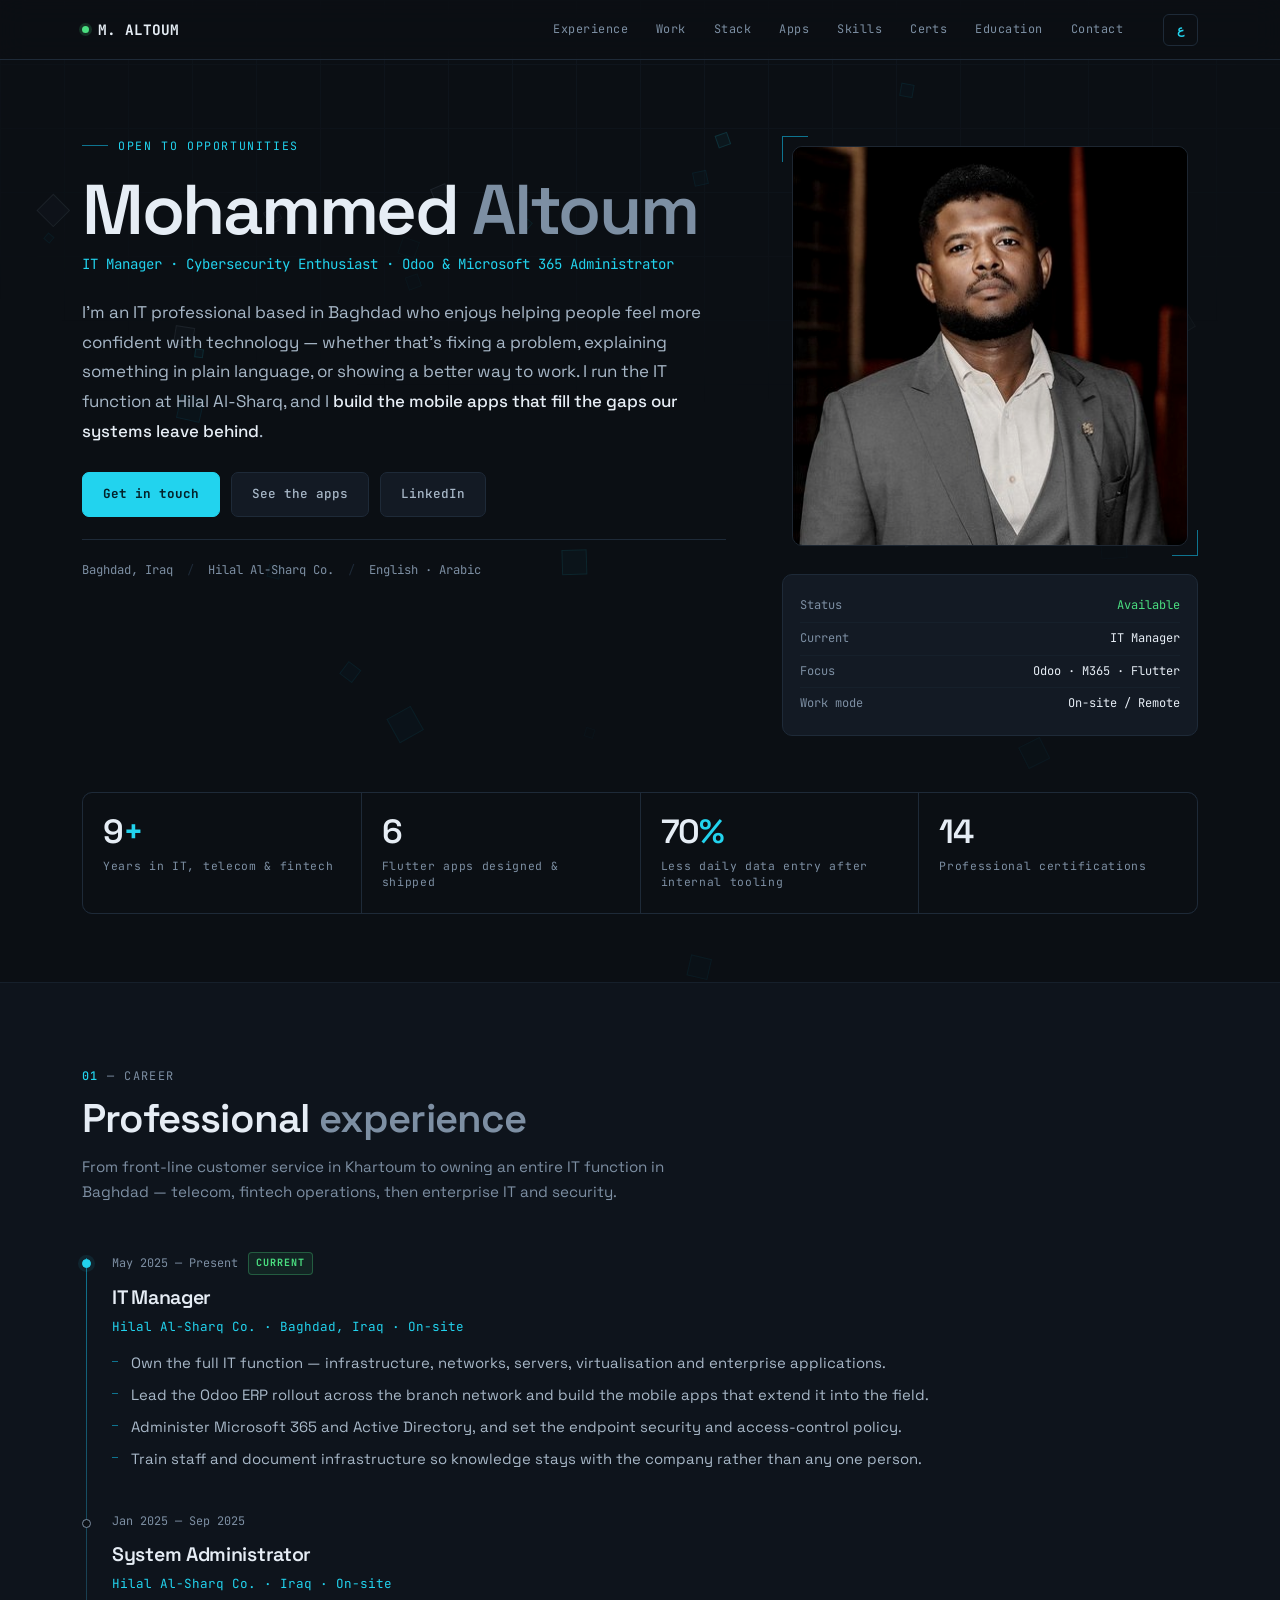
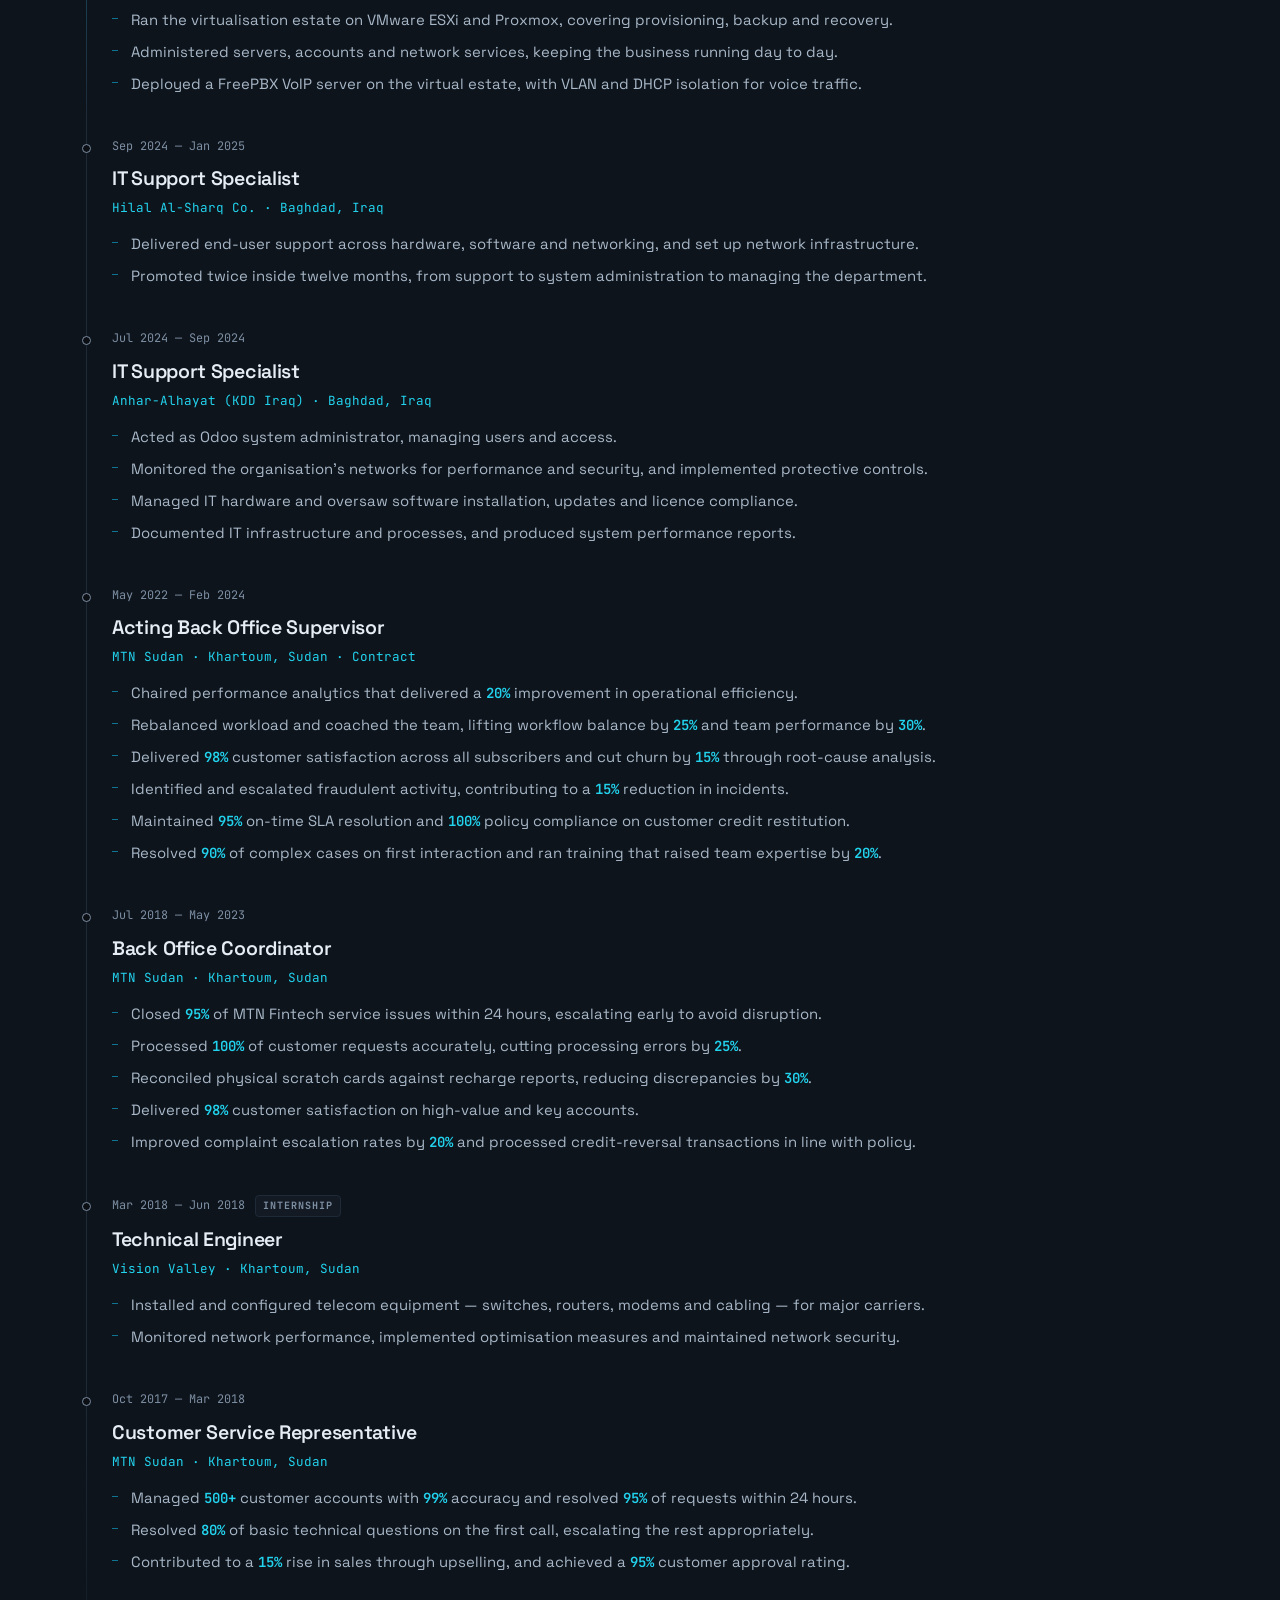
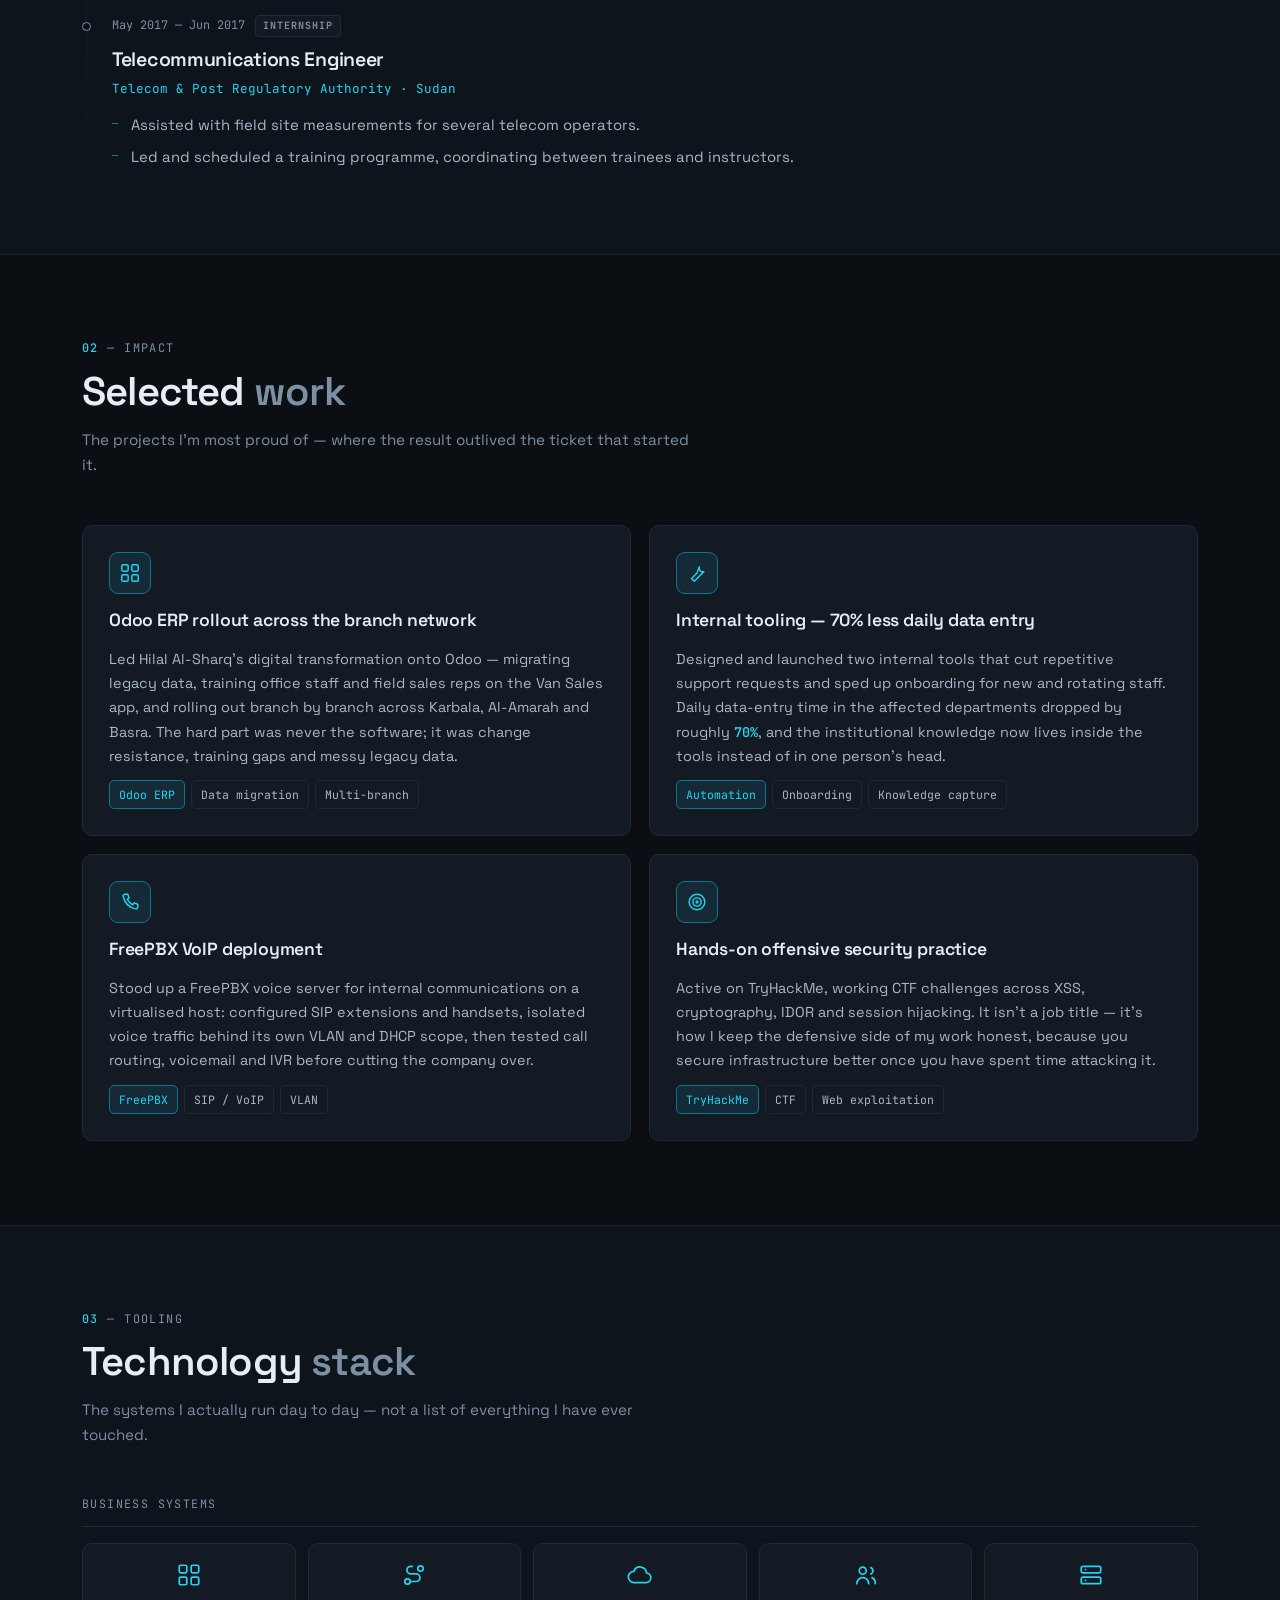
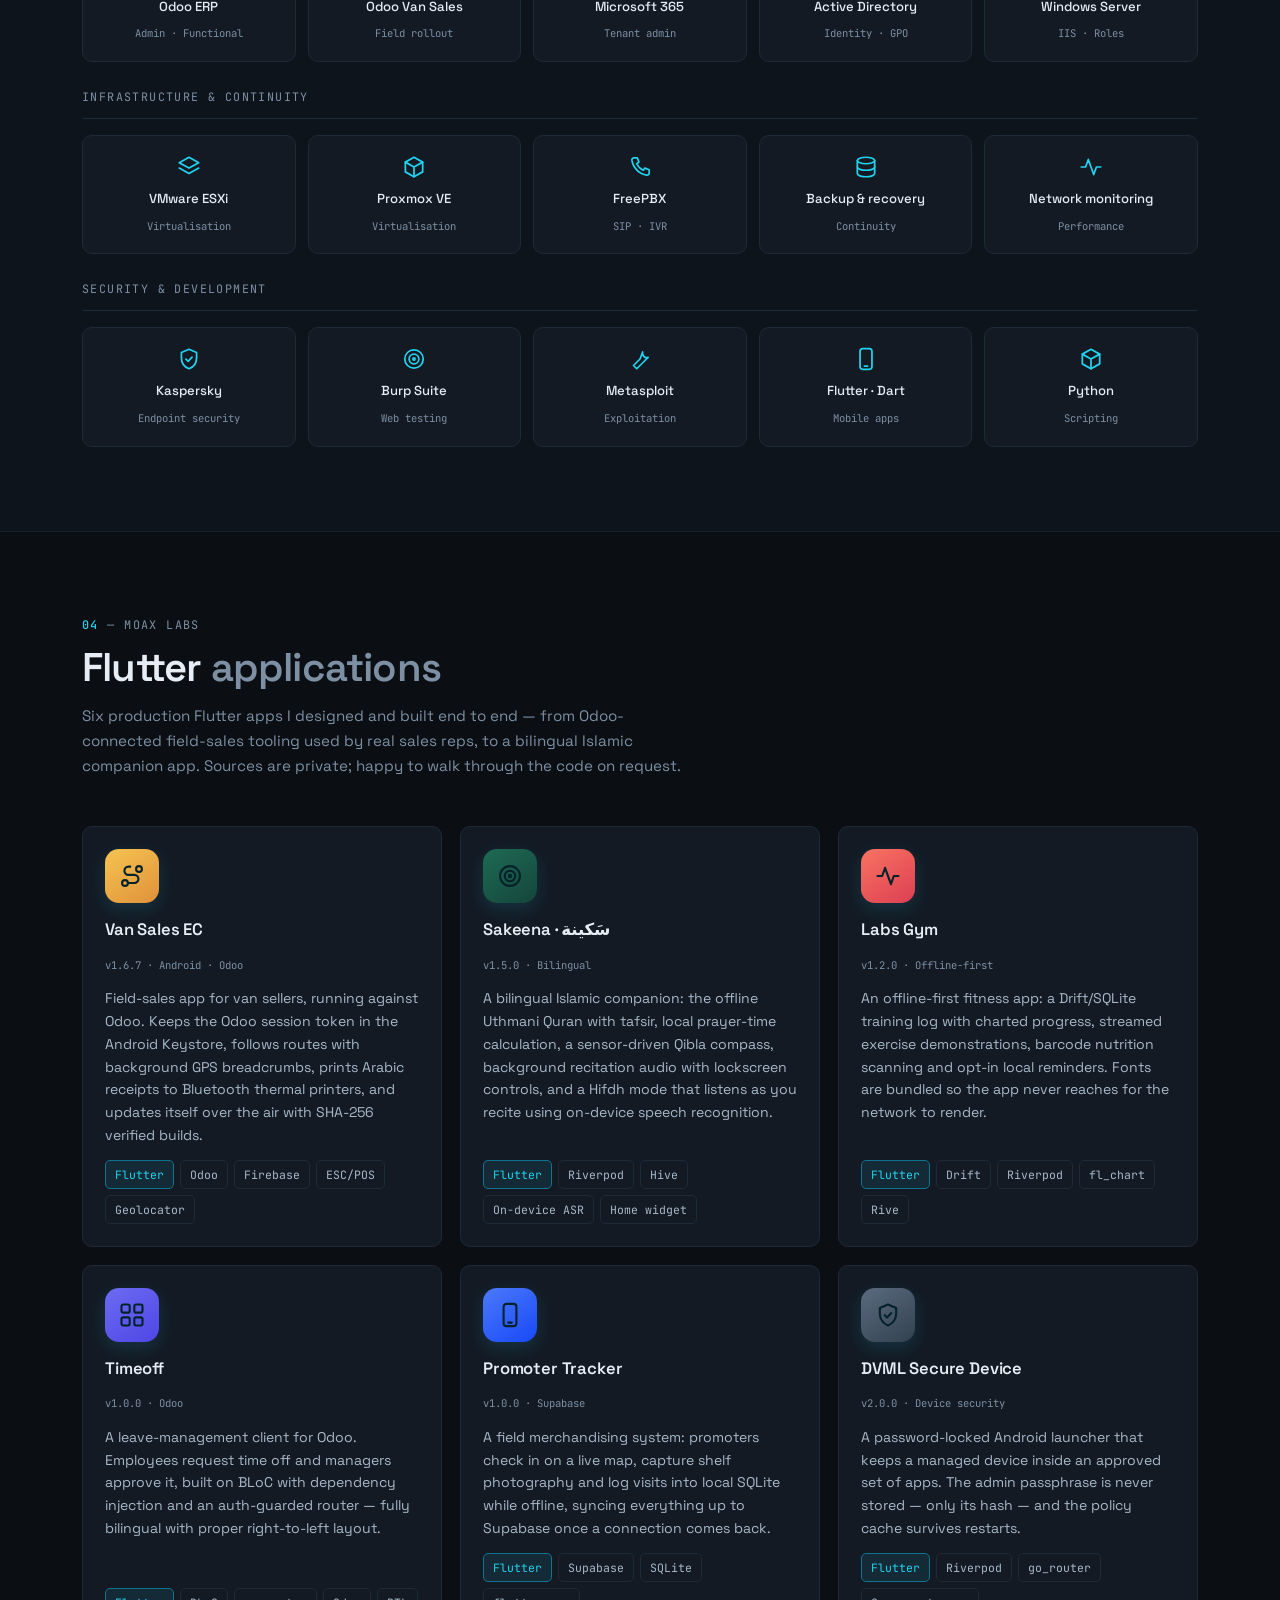
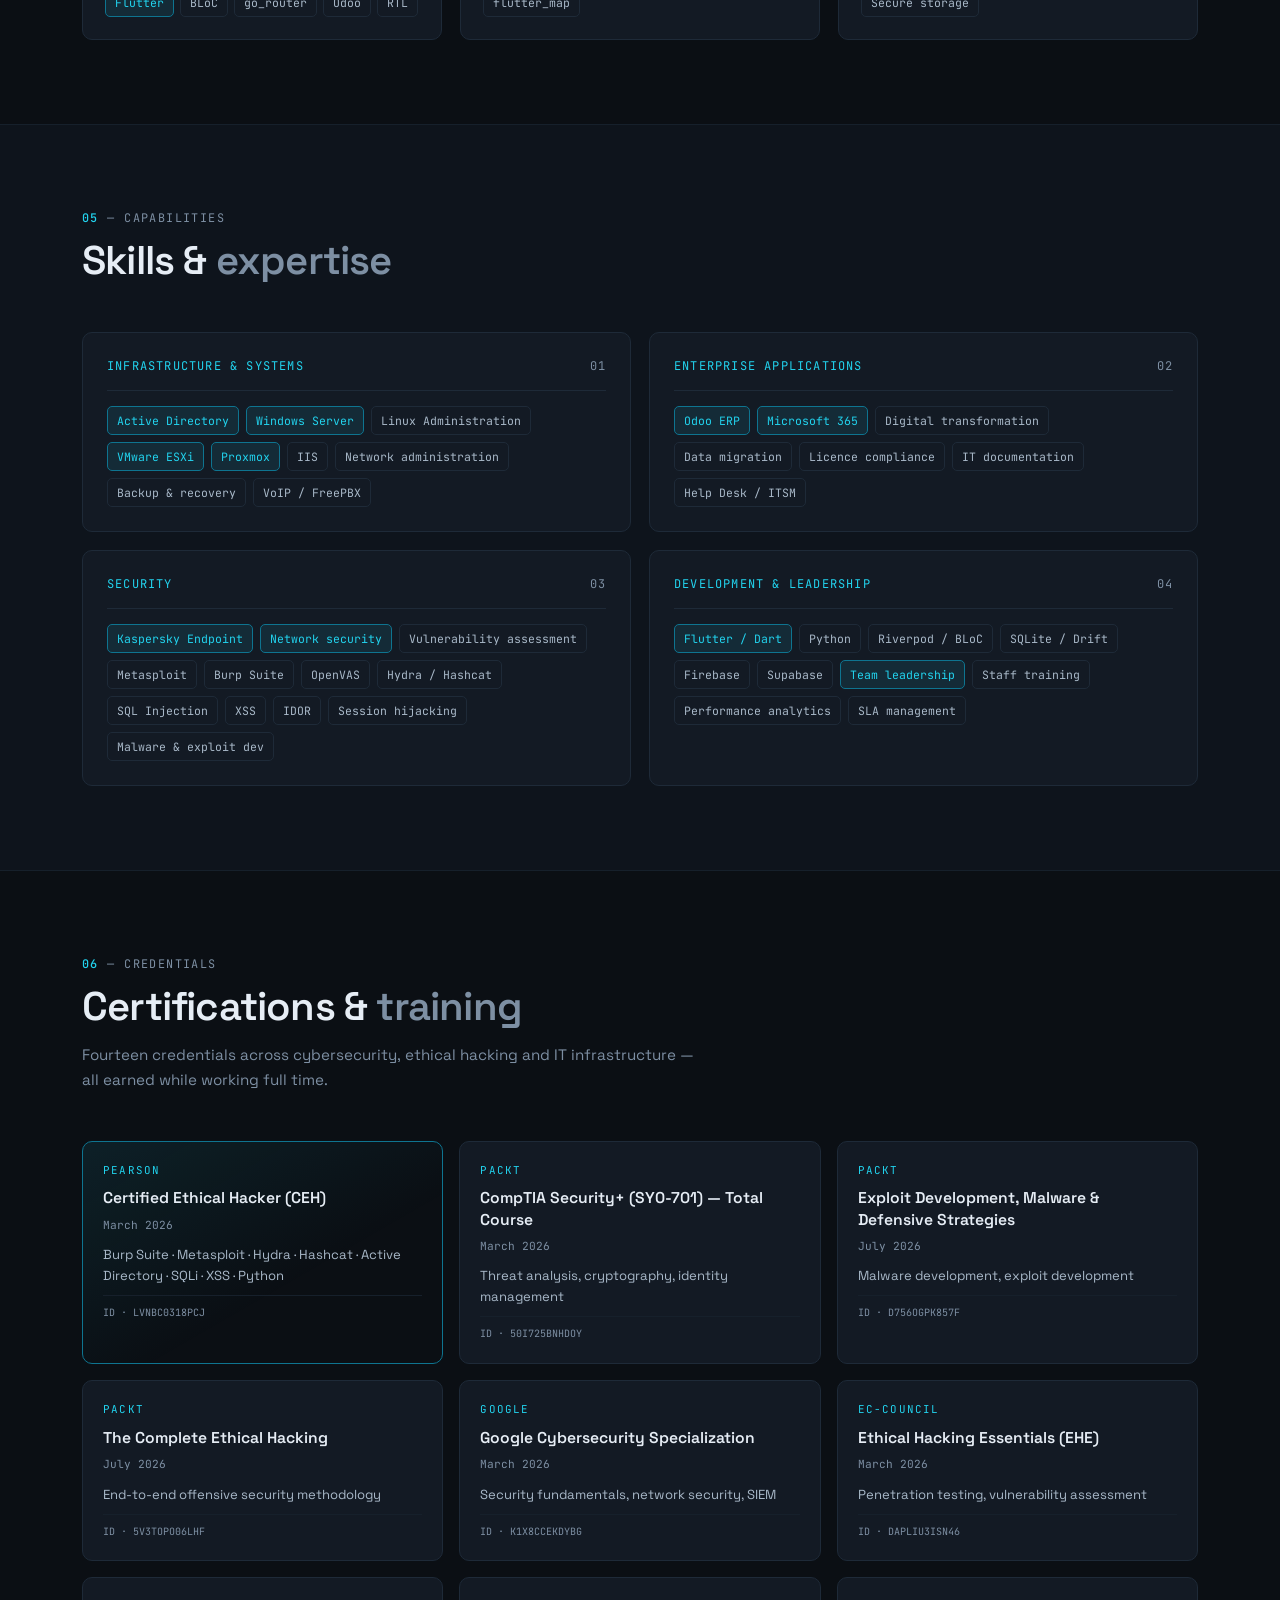
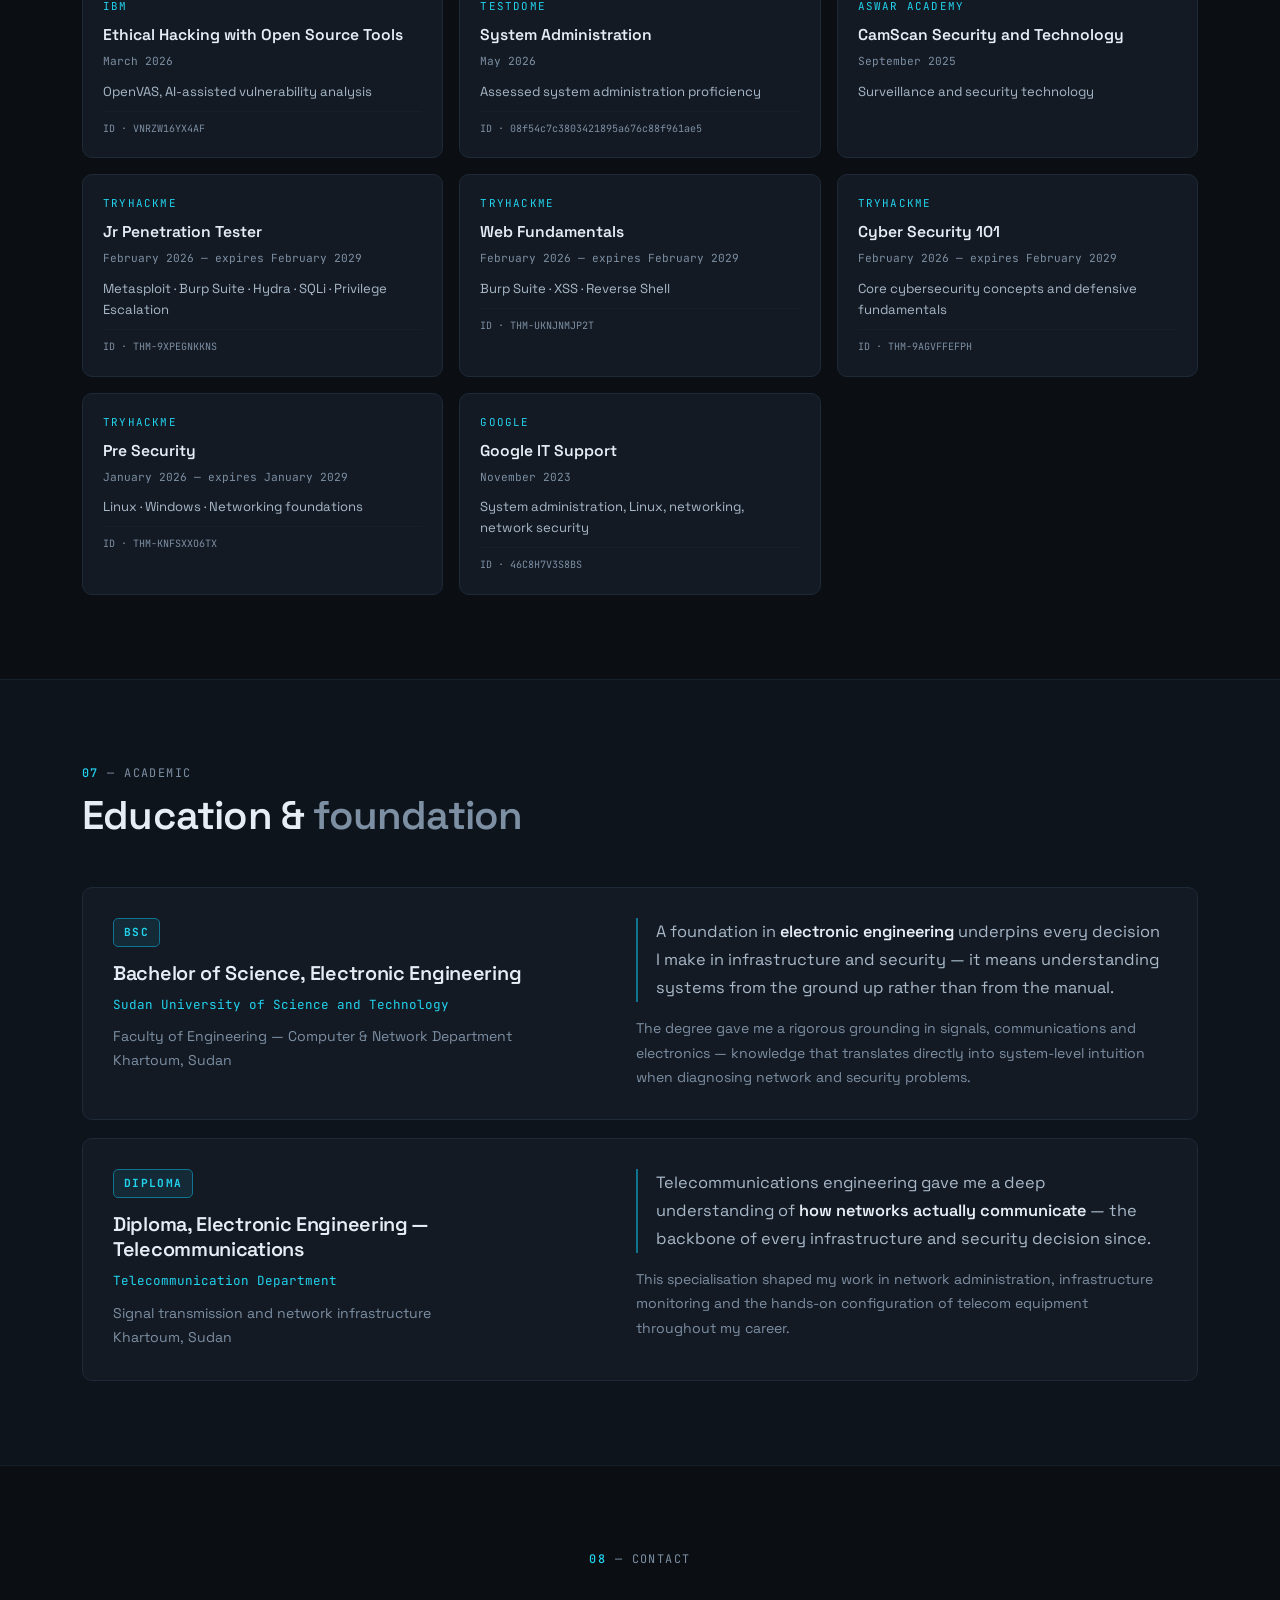
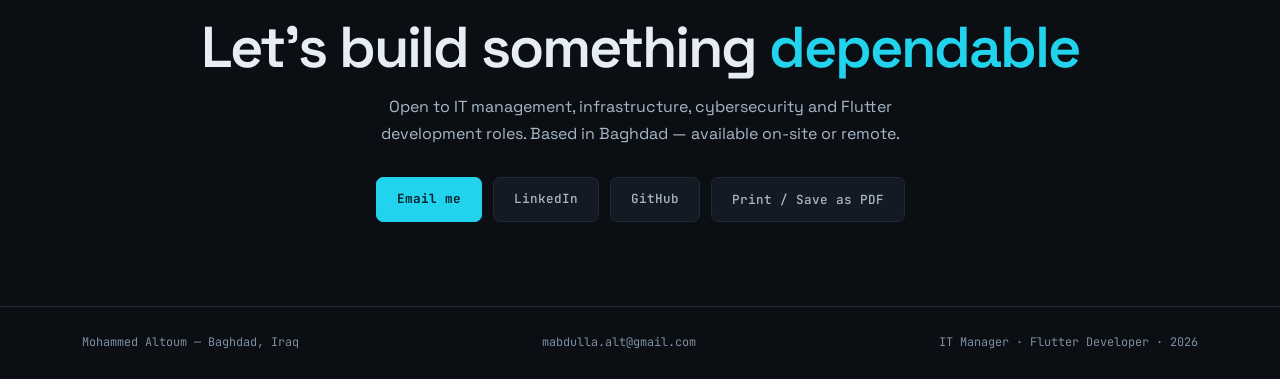
==== commit 699a4f74: "Rebuild CV from LinkedIn data, add Flutter apps and stack sections Content now comes from the Linked" ====
--- a/index.html
+++ b/index.html
@@ -4,585 +4,311 @@
 <meta charset="UTF-8"/>
 <meta name="viewport" content="width=device-width, initial-scale=1.0"/>
 <script>document.documentElement.classList.add('js');</script>
-<title>Mohammed Altoum — IT Manager &amp; Cybersecurity Professional</title>
-<meta name="description" content="Mohammed Altoum — IT Manager in Baghdad, Iraq. A decade of experience across telecom, fintech and enterprise IT. CEH certified, Odoo ERP, Active Directory, Microsoft 365."/>
+<title>Mohammed Altoum — IT Manager, Odoo &amp; Microsoft 365 Administrator</title>
+<meta name="description" content="Mohammed Altoum — IT Manager in Baghdad, Iraq. Odoo ERP and Microsoft 365 administration, infrastructure, virtualisation and cybersecurity. CEH certified."/>
 <meta name="author" content="Mohammed Altoum"/>
 <meta name="theme-color" content="#0B0F14"/>
 <meta property="og:type" content="profile"/>
-<meta property="og:title" content="Mohammed Altoum — IT Manager &amp; Cybersecurity Professional"/>
-<meta property="og:description" content="IT Manager with a decade of experience across telecom, fintech and enterprise IT. CEH certified. Baghdad, Iraq."/>
+<meta property="og:title" content="Mohammed Altoum — IT Manager, Odoo &amp; Microsoft 365 Administrator"/>
+<meta property="og:description" content="IT Manager in Baghdad. Odoo ERP rollouts, Microsoft 365, virtualisation, VoIP and cybersecurity. CEH certified."/>
 <meta name="twitter:card" content="summary"/>
 <link rel="icon" href="[data-uri]"/>
 <link rel="preconnect" href="https://fonts.googleapis.com"/>
 <link rel="preconnect" href="https://fonts.gstatic.com" crossorigin/>
 <link href="https://fonts.googleapis.com/css2?family=Space+Grotesk:wght@300;400;500;600;700&family=JetBrains+Mono:wght@400;500;700&family=Tajawal:wght@300;400;500;700;800&display=swap" rel="stylesheet"/>
 <style>
-/* ═══════════════════════════════════════════════════════════
-   DESIGN TOKENS — Slate + Cyan
-   ═══════════════════════════════════════════════════════════ */
+/* ═══════════════ DESIGN TOKENS — Slate + Cyan ═══════════════ */
 :root {
-  --bg:          #0B0F14;
-  --bg-2:        #0E141C;
-  --surface:     #131A24;
-  --surface-2:   #18212D;
-  --line:        #1E2A38;
-  --line-soft:   #16202B;
-  --text:        #E6EDF5;
-  --text-2:      #A8B8C8;
-  --muted:       #7D8FA3;
-  --accent:      #22D3EE;
-  --accent-deep: #0E7490;
-  --accent-soft: rgba(34, 211, 238, 0.09);
-  --green:       #4ADE80;
-
-  --sans: 'Space Grotesk', system-ui, -apple-system, sans-serif;
-  --mono: 'JetBrains Mono', ui-monospace, 'SFMono-Regular', Menlo, monospace;
-
-  --maxw: 1180px;
-  --nav-h: 60px;
-  --r: 10px;
+  --bg:#0B0F14; --bg-2:#0E141C; --surface:#131A24; --surface-2:#18212D;
+  --line:#1E2A38; --line-soft:#16202B;
+  --text:#E6EDF5; --text-2:#A8B8C8; --muted:#7D8FA3;
+  --accent:#22D3EE; --accent-deep:#0E7490; --accent-soft:rgba(34,211,238,.09);
+  --green:#4ADE80; --amber:#FBBF24;
+  --sans:'Space Grotesk',system-ui,-apple-system,sans-serif;
+  --mono:'JetBrains Mono',ui-monospace,'SFMono-Regular',Menlo,monospace;
+  --maxw:1180px; --nav-h:60px; --r:10px;
 }
-
-*, *::before, *::after { box-sizing: border-box; margin: 0; padding: 0; }
-
-html {
-  scroll-behavior: smooth;
-  scroll-padding-top: calc(var(--nav-h) + 24px);
-  -webkit-text-size-adjust: 100%;
+*,*::before,*::after{box-sizing:border-box;margin:0;padding:0}
+html{scroll-behavior:smooth;scroll-padding-top:calc(var(--nav-h) + 24px);-webkit-text-size-adjust:100%}
+body{background:var(--bg);color:var(--text);font-family:var(--sans);font-size:16px;line-height:1.65;
+  overflow-x:hidden;-webkit-font-smoothing:antialiased;text-rendering:optimizeLegibility}
+body::before{content:'';position:fixed;inset:0;z-index:0;pointer-events:none;
+  background-image:linear-gradient(to right,var(--line-soft) 1px,transparent 1px),
+                   linear-gradient(to bottom,var(--line-soft) 1px,transparent 1px);
+  background-size:64px 64px;opacity:.5;
+  mask-image:radial-gradient(ellipse 100% 60% at 50% 0%,#000 0%,transparent 75%);
+  -webkit-mask-image:radial-gradient(ellipse 100% 60% at 50% 0%,#000 0%,transparent 75%)}
+::selection{background:var(--accent);color:var(--bg)}
+a{color:inherit}
+:focus-visible{outline:2px solid var(--accent);outline-offset:3px;border-radius:3px}
+.wrap{max-width:var(--maxw);margin:0 auto;padding-inline:32px;position:relative;z-index:1}
+.skip-link{position:absolute;inset-inline-start:-9999px;top:0;background:var(--accent);color:var(--bg);
+  padding:10px 18px;z-index:999;font-family:var(--mono);font-size:.8rem}
+.skip-link:focus{inset-inline-start:0}
+.sr-only{position:absolute;width:1px;height:1px;padding:0;margin:-1px;overflow:hidden;clip:rect(0,0,0,0);white-space:nowrap;border:0}
+
+/* ═══════════════ ARABIC / RTL ═══════════════ */
+html[lang="ar"] body{font-family:'Tajawal',sans-serif}
+html[lang="ar"] h1,html[lang="ar"] h2,html[lang="ar"] h3,html[lang="ar"] .lede,
+html[lang="ar"] .hero-name,html[lang="ar"] .stat-num,html[lang="ar"] .quote{
+  font-family:'Tajawal',sans-serif;letter-spacing:0!important}
+html[lang="ar"] .mono-keep{font-family:var(--mono)}
+html[lang="ar"] .eyebrow,html[lang="ar"] .sec-label,html[lang="ar"] .nav-links a,html[lang="ar"] .btn,
+html[lang="ar"] .stat-label,html[lang="ar"] .tl-period,html[lang="ar"] .tl-company,html[lang="ar"] .chip,
+html[lang="ar"] .card-kicker,html[lang="ar"] .meta-line,html[lang="ar"] .stack-name,html[lang="ar"] footer{
+  font-family:'Tajawal',sans-serif;letter-spacing:0!important;text-transform:none!important}
+/* Keep "9+" from flipping to "+9" under bidi reordering */
+html[lang="ar"] .stat-num{direction:ltr;text-align:end}
+
+/* ═══════════════ NAV ═══════════════ */
+.nav{position:sticky;top:0;z-index:100;height:var(--nav-h);background:rgba(11,15,20,.82);
+  backdrop-filter:blur(14px);-webkit-backdrop-filter:blur(14px);border-bottom:1px solid var(--line)}
+.nav-inner{max-width:var(--maxw);margin:0 auto;height:100%;padding-inline:32px;display:flex;align-items:center;gap:28px}
+.brand{font-family:var(--mono);font-size:.9rem;font-weight:700;color:var(--text);text-decoration:none;
+  display:flex;align-items:center;gap:9px;white-space:nowrap}
+.brand-dot{width:7px;height:7px;border-radius:50%;background:var(--green);box-shadow:0 0 0 3px rgba(74,222,128,.16);flex:none}
+.nav-links{display:flex;gap:4px;margin-inline-start:auto;overflow-x:auto;scrollbar-width:none}
+.nav-links::-webkit-scrollbar{display:none}
+.nav-links a{font-family:var(--mono);font-size:.74rem;letter-spacing:.04em;text-decoration:none;color:var(--muted);
+  padding:7px 12px;border-radius:6px;white-space:nowrap;transition:color .18s,background .18s}
+.nav-links a:hover{color:var(--text);background:var(--surface)}
+.nav-links a.active{color:var(--accent);background:var(--accent-soft)}
+.lang-btn{font-family:var(--mono);font-size:.74rem;font-weight:700;background:transparent;color:var(--accent);
+  border:1px solid var(--line);border-radius:6px;padding:7px 13px;cursor:pointer;flex:none;
+  transition:background .18s,border-color .18s}
+.lang-btn:hover{background:var(--accent-soft);border-color:var(--accent-deep)}
+
+/* ═══════════════ SHARED ═══════════════ */
+.eyebrow{font-family:var(--mono);font-size:.72rem;letter-spacing:.14em;text-transform:uppercase;
+  color:var(--accent);display:flex;align-items:center;gap:10px}
+.eyebrow::before{content:'';width:26px;height:1px;background:var(--accent-deep);flex:none}
+section{padding-block:84px;position:relative;z-index:1}
+section.alt{background:var(--bg-2);border-block:1px solid var(--line-soft)}
+.sec-head{margin-bottom:48px}
+.sec-label{font-family:var(--mono);font-size:.74rem;letter-spacing:.12em;color:var(--muted);margin-bottom:10px}
+.sec-label b{color:var(--accent);font-weight:500}
+.sec-title{font-size:clamp(1.7rem,3.6vw,2.5rem);font-weight:600;letter-spacing:-.02em;line-height:1.15}
+.sec-title em{font-style:normal;color:var(--muted)}
+.sec-sub{color:var(--muted);font-size:.95rem;margin-top:12px;max-width:62ch}
+.chip{display:inline-block;font-family:var(--mono);font-size:.72rem;color:var(--text-2);
+  background:var(--surface);border:1px solid var(--line);border-radius:5px;padding:4px 9px}
+.chip.on{color:var(--accent);border-color:var(--accent-deep);background:var(--accent-soft)}
+.metric{color:var(--accent);font-weight:600;font-family:var(--mono);font-size:.94em}
+.icon{width:22px;height:22px;stroke:currentColor;fill:none;stroke-width:1.6;
+  stroke-linecap:round;stroke-linejoin:round;flex:none}
+
+/* ═══════════════ HERO ═══════════════ */
+#hero{padding-block:76px 68px;position:relative;overflow:hidden}
+#blocks{position:absolute;inset:0;width:100%;height:100%;z-index:0;pointer-events:none;opacity:.6}
+.hero-grid{display:grid;grid-template-columns:1.55fr 1fr;gap:56px;align-items:start}
+.hero-name{font-size:clamp(2.6rem,7vw,4.4rem);font-weight:600;line-height:1.02;letter-spacing:-.035em;margin:20px 0 6px}
+.hero-name .ln{color:var(--muted)}
+.hero-role{font-family:var(--mono);font-size:.88rem;color:var(--accent);margin-bottom:22px}
+.lede{font-size:1.06rem;line-height:1.75;color:var(--text-2);max-width:60ch;margin-bottom:18px}
+.lede strong{color:var(--text);font-weight:500}
+.meta-line{font-family:var(--mono);font-size:.76rem;color:var(--muted);display:flex;flex-wrap:wrap;
+  align-items:center;gap:8px 14px;padding-top:20px;margin-top:22px;border-top:1px solid var(--line)}
+.meta-line .sep{color:var(--line)}
+.btn-row{display:flex;flex-wrap:wrap;gap:11px;margin-top:26px}
+.btn{font-family:var(--mono);font-size:.79rem;font-weight:500;text-decoration:none;border-radius:7px;
+  padding:11px 20px;border:1px solid var(--line);display:inline-flex;align-items:center;gap:8px;cursor:pointer;
+  transition:background .18s,border-color .18s,color .18s,transform .18s}
+.btn:hover{transform:translateY(-1px)}
+.btn-primary{background:var(--accent);color:#04222A;border-color:var(--accent);font-weight:700}
+.btn-primary:hover{background:#67E8F9;border-color:#67E8F9}
+.btn-ghost{color:var(--text-2);background:var(--surface)}
+.btn-ghost:hover{color:var(--text);border-color:var(--accent-deep)}
+.hero-side{display:flex;flex-direction:column;gap:18px}
+.photo-frame{position:relative;padding:10px}
+.photo-frame::before,.photo-frame::after{content:'';position:absolute;width:26px;height:26px;border:1px solid var(--accent-deep)}
+.photo-frame::before{top:0;inset-inline-start:0;border-inline-end:0;border-bottom:0}
+.photo-frame::after{bottom:0;inset-inline-end:0;border-inline-start:0;border-top:0}
+.hero-photo{width:100%;aspect-ratio:1/1;object-fit:cover;object-position:50% 18%;display:block;border-radius:var(--r);
+  border:1px solid var(--line);filter:grayscale(28%) contrast(1.04);transition:filter .35s}
+.hero-photo:hover{filter:grayscale(0) contrast(1)}
+.status-card{background:var(--surface);border:1px solid var(--line);border-radius:var(--r);
+  padding:15px 17px;font-family:var(--mono);font-size:.75rem}
+.status-row{display:flex;justify-content:space-between;gap:12px;padding-block:6px}
+.status-row+.status-row{border-top:1px solid var(--line-soft)}
+.status-row dt{color:var(--muted)}
+.status-row dd{color:var(--text);text-align:end}
+.status-row dd.ok{color:var(--green)}
+.stats{display:grid;grid-template-columns:repeat(4,1fr);gap:1px;background:var(--line);
+  border:1px solid var(--line);border-radius:var(--r);overflow:hidden;margin-top:56px}
+.stat{background:var(--bg);padding:22px 20px}
+.stat-num{font-size:2.1rem;font-weight:600;line-height:1;letter-spacing:-.03em;color:var(--text)}
+.stat-num span{color:var(--accent)}
+.stat-label{font-family:var(--mono);font-size:.71rem;letter-spacing:.06em;color:var(--muted);margin-top:9px;line-height:1.45}
+
+/* ═══════════════ TIMELINE ═══════════════ */
+.tl{position:relative;padding-inline-start:30px}
+.tl::before{content:'';position:absolute;top:6px;bottom:6px;inset-inline-start:4px;width:1px;
+  background:linear-gradient(to bottom,var(--accent-deep),var(--line) 22%,var(--line) 82%,transparent)}
+.tl-item{position:relative;padding-bottom:40px}
+.tl-item:last-child{padding-bottom:0}
+.tl-item::before{content:'';position:absolute;top:7px;width:9px;height:9px;border-radius:50%;
+  background:var(--bg);border:1px solid var(--muted)}
+html[dir="ltr"] .tl-item::before{left:-30px}
+html[dir="rtl"] .tl-item::before{right:-30px}
+.tl-item.now::before{background:var(--accent);border-color:var(--accent);box-shadow:0 0 0 4px var(--accent-soft)}
+.tl-period{font-family:var(--mono);font-size:.74rem;color:var(--muted);display:flex;align-items:center;gap:10px;flex-wrap:wrap}
+.tag{font-family:var(--mono);font-size:.63rem;font-weight:700;letter-spacing:.1em;text-transform:uppercase;
+  border-radius:4px;padding:2px 7px}
+.tag-now{color:var(--green);border:1px solid rgba(74,222,128,.3);background:rgba(74,222,128,.08)}
+.tag-int{color:var(--muted);border:1px solid var(--line);background:var(--surface)}
+.tl-role{font-size:1.22rem;font-weight:600;letter-spacing:-.015em;margin:7px 0 3px}
+.tl-company{font-family:var(--mono);font-size:.79rem;color:var(--accent);margin-bottom:13px}
+.tl-list{list-style:none;display:grid;gap:7px}
+.tl-list li{position:relative;padding-inline-start:19px;color:var(--text-2);font-size:.93rem;line-height:1.68}
+.tl-list li::before{content:'';position:absolute;top:.68em;inset-inline-start:0;width:6px;height:1px;background:var(--accent-deep)}
+
+/* ═══════════════ SELECTED WORK ═══════════════ */
+.work-grid{display:grid;grid-template-columns:repeat(2,1fr);gap:18px}
+.work{background:var(--surface);border:1px solid var(--line);border-radius:var(--r);padding:26px;
+  display:flex;flex-direction:column;gap:12px;transition:border-color .2s,background .2s,transform .2s}
+.work:hover{border-color:var(--accent-deep);background:var(--surface-2);transform:translateY(-2px)}
+.work-icon{width:42px;height:42px;border-radius:9px;background:var(--accent-soft);border:1px solid var(--accent-deep);
+  color:var(--accent);display:grid;place-items:center}
+.work-title{font-size:1.1rem;font-weight:600;letter-spacing:-.01em}
+.work-desc{font-size:.9rem;color:var(--text-2);line-height:1.68;flex:1}
+.work-tags{display:flex;flex-wrap:wrap;gap:6px}
+
+/* ═══════════════ TECHNOLOGY STACK ═══════════════ */
+.stack-group+.stack-group{margin-top:26px}
+.stack-head{font-family:var(--mono);font-size:.73rem;letter-spacing:.12em;text-transform:uppercase;
+  color:var(--muted);padding-bottom:11px;margin-bottom:16px;border-bottom:1px solid var(--line)}
+.stack-grid{display:grid;grid-template-columns:repeat(5,1fr);gap:12px}
+.stack{background:var(--surface);border:1px solid var(--line);border-radius:var(--r);padding:18px 14px;
+  display:flex;flex-direction:column;align-items:center;gap:10px;text-align:center;
+  transition:border-color .2s,background .2s,transform .2s}
+.stack:hover{border-color:var(--accent-deep);background:var(--surface-2);transform:translateY(-3px)}
+.stack .icon{width:26px;height:26px;color:var(--accent)}
+.stack-name{font-size:.82rem;font-weight:500;line-height:1.35}
+.stack-note{font-family:var(--mono);font-size:.66rem;color:var(--muted)}
+
+/* ═══════════════ APPS (Flutter) ═══════════════ */
+.apps-grid{display:grid;grid-template-columns:repeat(3,1fr);gap:18px}
+.app{background:var(--surface);border:1px solid var(--line);border-radius:var(--r);padding:22px;
+  display:flex;flex-direction:column;gap:13px;transition:border-color .2s,background .2s,transform .2s}
+.app:hover{border-color:var(--accent-deep);background:var(--surface-2);transform:translateY(-2px)}
+.app-icon{width:54px;height:54px;border-radius:14px;display:grid;place-items:center;color:#04222A;
+  background:linear-gradient(145deg,var(--accent),#0891B2);box-shadow:0 6px 18px rgba(34,211,238,.14)}
+.app-icon .icon{width:28px;height:28px;stroke-width:1.8}
+.app-name{font-size:1.04rem;font-weight:600;letter-spacing:-.01em}
+.app-desc{font-size:.88rem;color:var(--text-2);line-height:1.62;flex:1}
+.app-tags{display:flex;flex-wrap:wrap;gap:6px}
+.app.pending{border-style:dashed;background:transparent}
+.app.pending .app-icon{background:var(--surface-2);border:1px dashed var(--line);color:var(--muted);box-shadow:none}
+.app.pending .app-name{color:var(--muted)}
+.notice{background:rgba(251,191,36,.06);border:1px solid rgba(251,191,36,.28);border-radius:var(--r);
+  padding:16px 18px;margin-bottom:26px;font-size:.88rem;color:var(--text-2);line-height:1.65}
+.notice b{color:var(--amber);font-family:var(--mono);font-size:.74rem;letter-spacing:.1em;
+  text-transform:uppercase;display:block;margin-bottom:6px}
+
+/* ═══════════════ SKILLS ═══════════════ */
+.skill-grid{display:grid;grid-template-columns:repeat(2,1fr);gap:18px}
+.skill-card{background:var(--surface);border:1px solid var(--line);border-radius:var(--r);padding:24px}
+.skill-head{font-family:var(--mono);font-size:.75rem;letter-spacing:.1em;text-transform:uppercase;color:var(--accent);
+  padding-bottom:13px;margin-bottom:15px;border-bottom:1px solid var(--line);
+  display:flex;align-items:center;justify-content:space-between;gap:10px}
+.skill-head span:last-child{color:var(--muted)}
+.skill-tags{display:flex;flex-wrap:wrap;gap:7px}
+
+/* ═══════════════ CERTIFICATIONS ═══════════════ */
+.cert-grid{display:grid;grid-template-columns:repeat(3,1fr);gap:16px}
+.cert{background:var(--surface);border:1px solid var(--line);border-radius:var(--r);padding:20px;
+  transition:border-color .2s,background .2s}
+.cert:hover{border-color:var(--accent-deep);background:var(--surface-2)}
+.cert-issuer{font-family:var(--mono);font-size:.68rem;letter-spacing:.11em;text-transform:uppercase;
+  color:var(--accent);margin-bottom:9px}
+.cert-name{font-size:.98rem;font-weight:600;line-height:1.35;margin-bottom:6px}
+.cert-date{font-family:var(--mono);font-size:.7rem;color:var(--muted);margin-bottom:10px}
+.cert-skills{font-size:.82rem;color:var(--text-2);line-height:1.6;margin-bottom:9px}
+.cert-id{font-family:var(--mono);font-size:.63rem;color:var(--muted);word-break:break-all;
+  padding-top:9px;border-top:1px solid var(--line-soft)}
+.cert.feature{background:linear-gradient(150deg,var(--accent-soft),transparent 62%);border-color:var(--accent-deep)}
+
+/* ═══════════════ EDUCATION ═══════════════ */
+.edu{display:grid;grid-template-columns:1fr 1.1fr;gap:40px;align-items:start;background:var(--surface);
+  border:1px solid var(--line);border-radius:var(--r);padding:30px}
+.edu+.edu{margin-top:18px}
+.edu-badge{font-family:var(--mono);font-size:.7rem;font-weight:700;letter-spacing:.12em;text-transform:uppercase;
+  color:var(--accent);background:var(--accent-soft);border:1px solid var(--accent-deep);border-radius:5px;
+  padding:4px 10px;display:inline-block;margin-bottom:14px}
+.edu-degree{font-size:1.24rem;font-weight:600;line-height:1.3;letter-spacing:-.015em;margin-bottom:8px}
+.edu-school{font-family:var(--mono);font-size:.79rem;color:var(--accent);margin-bottom:10px}
+.edu-meta{font-size:.88rem;color:var(--muted);line-height:1.7}
+.quote{font-size:1.02rem;line-height:1.72;color:var(--text-2);padding-inline-start:18px;
+  border-inline-start:2px solid var(--accent-deep);margin-bottom:14px}
+.quote strong{color:var(--text);font-weight:600}
+.edu-body{font-size:.88rem;color:var(--muted);line-height:1.72}
+
+/* ═══════════════ CONTACT + FOOTER ═══════════════ */
+#contact{text-align:center}
+.contact-title{font-size:clamp(2.1rem,6vw,3.6rem);font-weight:600;letter-spacing:-.035em;line-height:1.06;margin-bottom:16px}
+.contact-title em{font-style:normal;color:var(--accent)}
+.contact-sub{color:var(--text-2);max-width:54ch;margin:0 auto 30px;font-size:1rem}
+#contact .btn-row{justify-content:center}
+footer{border-top:1px solid var(--line);padding-block:26px;font-family:var(--mono);font-size:.74rem;
+  color:var(--muted);position:relative;z-index:1}
+.foot-inner{max-width:var(--maxw);margin:0 auto;padding-inline:32px;display:flex;justify-content:space-between;
+  align-items:center;gap:14px;flex-wrap:wrap}
+
+/* ═══════════════ MOTION ═══════════════
+   Scoped to html.js so content stays visible when JS never runs. */
+html.js .rv{opacity:0;transform:translateY(16px);transition:opacity .6s ease,transform .6s ease}
+html.js .rv.in{opacity:1;transform:none}
+/* Falling-block entrance: cards drop in and settle with a slight overshoot */
+html.js .fall{opacity:0;transform:translateY(-46px) rotate(var(--rot,-5deg))}
+html.js .fall.in{opacity:1;transform:none;
+  transition:opacity .42s ease var(--d,0s),transform .72s cubic-bezier(.2,.9,.28,1.24) var(--d,0s)}
+
+@media (prefers-reduced-motion:reduce){
+  html{scroll-behavior:auto}
+  html.js .rv,html.js .rv.in,html.js .fall,html.js .fall.in{opacity:1;transform:none;transition:none}
+  #blocks{display:none}
+  *{animation-duration:.01ms!important;transition-duration:.01ms!important}
 }
 
-body {
-  background: var(--bg);
-  color: var(--text);
-  font-family: var(--sans);
-  font-size: 16px;
-  line-height: 1.65;
-  font-weight: 400;
-  overflow-x: hidden;
-  -webkit-font-smoothing: antialiased;
-  text-rendering: optimizeLegibility;
+/* ═══════════════ RESPONSIVE ═══════════════ */
+@media (max-width:980px){
+  .hero-grid{grid-template-columns:1fr;gap:38px}
+  .hero-side{max-width:340px}
+  .work-grid,.apps-grid,.cert-grid{grid-template-columns:repeat(2,1fr)}
+  .stack-grid{grid-template-columns:repeat(4,1fr)}
+  .edu{grid-template-columns:1fr;gap:24px}
 }
-
-/* Faint engineering grid — replaces the old paper-noise texture */
-body::before {
-  content: '';
-  position: fixed;
-  inset: 0;
-  z-index: 0;
-  pointer-events: none;
-  background-image:
-    linear-gradient(to right,  var(--line-soft) 1px, transparent 1px),
-    linear-gradient(to bottom, var(--line-soft) 1px, transparent 1px);
-  background-size: 64px 64px;
-  opacity: 0.5;
-  mask-image: radial-gradient(ellipse 100% 60% at 50% 0%, #000 0%, transparent 75%);
-  -webkit-mask-image: radial-gradient(ellipse 100% 60% at 50% 0%, #000 0%, transparent 75%);
+@media (max-width:720px){
+  .wrap,.nav-inner,.foot-inner{padding-inline:20px}
+  section{padding-block:60px}
+  .stats{grid-template-columns:repeat(2,1fr);margin-top:40px}
+  .skill-grid,.work-grid,.apps-grid,.cert-grid{grid-template-columns:1fr}
+  .stack-grid{grid-template-columns:repeat(3,1fr)}
+  .brand span{display:none}
+  .nav-inner{gap:14px}
+  .foot-inner{justify-content:center;text-align:center}
 }
-
-::selection { background: var(--accent); color: var(--bg); }
-
-a { color: inherit; }
-
-:focus-visible {
-  outline: 2px solid var(--accent);
-  outline-offset: 3px;
-  border-radius: 3px;
-}
-
-.wrap {
-  max-width: var(--maxw);
-  margin: 0 auto;
-  padding-inline: 32px;
-  position: relative;
-  z-index: 1;
-}
-
-.skip-link {
-  position: absolute; inset-inline-start: -9999px; top: 0;
-  background: var(--accent); color: var(--bg);
-  padding: 10px 18px; z-index: 999;
-  font-family: var(--mono); font-size: 0.8rem;
-}
-.skip-link:focus { inset-inline-start: 0; }
-
-/* ═══════════════════════════════════════════════════════════
-   ARABIC / RTL
-   ═══════════════════════════════════════════════════════════ */
-html[lang="ar"] body { font-family: 'Tajawal', sans-serif; }
-html[lang="ar"] h1, html[lang="ar"] h2, html[lang="ar"] h3,
-html[lang="ar"] .lede, html[lang="ar"] .hero-name,
-html[lang="ar"] .stat-num, html[lang="ar"] .quote {
-  font-family: 'Tajawal', sans-serif;
-  letter-spacing: 0 !important;
-}
-/* Keep Latin-only strings (tech names, dates, emails) in mono even in AR */
-html[lang="ar"] .mono-keep { font-family: var(--mono); }
-html[lang="ar"] .eyebrow,
-html[lang="ar"] .sec-label,
-html[lang="ar"] .nav-links a,
-html[lang="ar"] .btn,
-html[lang="ar"] .stat-label,
-html[lang="ar"] .tl-period,
-html[lang="ar"] .tl-company,
-html[lang="ar"] .chip,
-html[lang="ar"] .card-kicker,
-html[lang="ar"] .meta-line,
-html[lang="ar"] footer {
-  font-family: 'Tajawal', sans-serif;
-  letter-spacing: 0 !important;
-  text-transform: none !important;
-}
-
-/* ═══════════════════════════════════════════════════════════
-   NAV
-   ═══════════════════════════════════════════════════════════ */
-.nav {
-  position: sticky; top: 0; z-index: 100;
-  height: var(--nav-h);
-  background: rgba(11, 15, 20, 0.82);
-  backdrop-filter: blur(14px);
-  -webkit-backdrop-filter: blur(14px);
-  border-bottom: 1px solid var(--line);
-}
-.nav-inner {
-  max-width: var(--maxw); margin: 0 auto; height: 100%;
-  padding-inline: 32px;
-  display: flex; align-items: center; gap: 28px;
-}
-.brand {
-  font-family: var(--mono); font-size: 0.9rem; font-weight: 700;
-  color: var(--text); text-decoration: none;
-  display: flex; align-items: center; gap: 9px;
-  white-space: nowrap;
-}
-.brand-dot {
-  width: 7px; height: 7px; border-radius: 50%;
-  background: var(--green);
-  box-shadow: 0 0 0 3px rgba(74, 222, 128, 0.16);
-  flex: none;
-}
-.nav-links {
-  display: flex; gap: 4px; margin-inline-start: auto;
-  overflow-x: auto; scrollbar-width: none;
-}
-.nav-links::-webkit-scrollbar { display: none; }
-.nav-links a {
-  font-family: var(--mono); font-size: 0.74rem; letter-spacing: 0.04em;
-  text-decoration: none; color: var(--muted);
-  padding: 7px 12px; border-radius: 6px;
-  white-space: nowrap;
-  transition: color 0.18s, background 0.18s;
-}
-.nav-links a:hover { color: var(--text); background: var(--surface); }
-.nav-links a.active { color: var(--accent); background: var(--accent-soft); }
-.lang-btn {
-  font-family: var(--mono); font-size: 0.74rem; font-weight: 700;
-  background: transparent; color: var(--accent);
-  border: 1px solid var(--line); border-radius: 6px;
-  padding: 7px 13px; cursor: pointer; flex: none;
-  transition: background 0.18s, border-color 0.18s;
-}
-.lang-btn:hover { background: var(--accent-soft); border-color: var(--accent-deep); }
-
-/* ═══════════════════════════════════════════════════════════
-   SHARED PRIMITIVES
-   ═══════════════════════════════════════════════════════════ */
-.eyebrow {
-  font-family: var(--mono); font-size: 0.72rem;
-  letter-spacing: 0.14em; text-transform: uppercase;
-  color: var(--accent);
-  display: flex; align-items: center; gap: 10px;
-}
-.eyebrow::before {
-  content: ''; width: 26px; height: 1px;
-  background: var(--accent-deep); flex: none;
-}
-
-section { padding-block: 84px; position: relative; z-index: 1; }
-section.alt { background: var(--bg-2); border-block: 1px solid var(--line-soft); }
-
-.sec-head { margin-bottom: 48px; }
-.sec-label {
-  font-family: var(--mono); font-size: 0.74rem;
-  letter-spacing: 0.12em; color: var(--muted);
-  margin-bottom: 10px;
-}
-.sec-label b { color: var(--accent); font-weight: 500; }
-.sec-title {
-  font-size: clamp(1.7rem, 3.6vw, 2.5rem);
-  font-weight: 600; letter-spacing: -0.02em; line-height: 1.15;
-}
-.sec-title em { font-style: normal; color: var(--muted); }
-.sec-sub {
-  color: var(--muted); font-size: 0.95rem;
-  margin-top: 12px; max-width: 62ch;
-}
-
-.chip {
-  display: inline-block;
-  font-family: var(--mono); font-size: 0.72rem;
-  letter-spacing: 0.02em;
-  color: var(--text-2);
-  background: var(--surface);
-  border: 1px solid var(--line);
-  border-radius: 5px;
-  padding: 4px 9px;
-}
-.chip.on {
-  color: var(--accent);
-  border-color: var(--accent-deep);
-  background: var(--accent-soft);
-}
-
-.metric { color: var(--accent); font-weight: 600; font-family: var(--mono); font-size: 0.94em; }
-
-/* ═══════════════════════════════════════════════════════════
-   HERO
-   ═══════════════════════════════════════════════════════════ */
-#hero { padding-block: 76px 68px; }
-.hero-grid {
-  display: grid;
-  grid-template-columns: 1.55fr 1fr;
-  gap: 56px; align-items: start;
-}
-.hero-name {
-  font-size: clamp(2.6rem, 7vw, 4.4rem);
-  font-weight: 600; line-height: 1.02;
-  letter-spacing: -0.035em;
-  margin: 20px 0 6px;
-}
-.hero-name .ln { color: var(--muted); }
-.hero-role {
-  font-family: var(--mono); font-size: 0.88rem;
-  color: var(--accent); letter-spacing: 0.02em;
-  margin-bottom: 22px;
-}
-.lede {
-  font-size: 1.06rem; line-height: 1.75; color: var(--text-2);
-  max-width: 60ch; margin-bottom: 18px;
-}
-.lede strong { color: var(--text); font-weight: 500; }
-.meta-line {
-  font-family: var(--mono); font-size: 0.76rem;
-  color: var(--muted); letter-spacing: 0.02em;
-  display: flex; flex-wrap: wrap; align-items: center; gap: 8px 14px;
-  padding-top: 20px; margin-top: 22px;
-  border-top: 1px solid var(--line);
-}
-.meta-line .sep { color: var(--line); }
-
-.btn-row { display: flex; flex-wrap: wrap; gap: 11px; margin-top: 26px; }
-.btn {
-  font-family: var(--mono); font-size: 0.79rem; font-weight: 500;
-  text-decoration: none; border-radius: 7px;
-  padding: 11px 20px; border: 1px solid var(--line);
-  display: inline-flex; align-items: center; gap: 8px;
-  transition: background 0.18s, border-color 0.18s, color 0.18s, transform 0.18s;
-}
-.btn:hover { transform: translateY(-1px); }
-.btn-primary { background: var(--accent); color: #04222A; border-color: var(--accent); font-weight: 700; }
-.btn-primary:hover { background: #67E8F9; border-color: #67E8F9; }
-.btn-ghost { color: var(--text-2); background: var(--surface); }
-.btn-ghost:hover { color: var(--text); border-color: var(--accent-deep); }
-
-/* Photo + status panel */
-.hero-side { display: flex; flex-direction: column; gap: 18px; }
-.photo-frame { position: relative; padding: 10px; }
-.photo-frame::before, .photo-frame::after {
-  content: ''; position: absolute; width: 26px; height: 26px;
-  border: 1px solid var(--accent-deep);
-}
-.photo-frame::before { top: 0; inset-inline-start: 0; border-inline-end: 0; border-bottom: 0; }
-.photo-frame::after  { bottom: 0; inset-inline-end: 0; border-inline-start: 0; border-top: 0; }
-.hero-photo {
-  width: 100%; aspect-ratio: 1 / 1;
-  object-fit: cover; object-position: 50% 18%;
-  display: block; border-radius: var(--r);
-  border: 1px solid var(--line);
-  filter: grayscale(28%) contrast(1.04);
-  transition: filter 0.35s;
-}
-.hero-photo:hover { filter: grayscale(0%) contrast(1); }
-
-.status-card {
-  background: var(--surface); border: 1px solid var(--line);
-  border-radius: var(--r); padding: 15px 17px;
-  font-family: var(--mono); font-size: 0.75rem;
-}
-.status-row {
-  display: flex; justify-content: space-between; gap: 12px;
-  padding-block: 6px;
-}
-.status-row + .status-row { border-top: 1px solid var(--line-soft); }
-.status-row dt { color: var(--muted); }
-.status-row dd { color: var(--text); text-align: end; }
-.status-row dd.ok { color: var(--green); }
-
-/* Stats strip */
-.stats {
-  display: grid; grid-template-columns: repeat(4, 1fr);
-  gap: 1px; background: var(--line);
-  border: 1px solid var(--line); border-radius: var(--r);
-  overflow: hidden; margin-top: 56px;
-}
-.stat { background: var(--bg); padding: 22px 20px; }
-.stat-num {
-  font-size: 2.1rem; font-weight: 600; line-height: 1;
-  letter-spacing: -0.03em; color: var(--text);
-}
-.stat-num span { color: var(--accent); }
-/* Keep "10+" from rendering as "+10" under RTL bidi reordering */
-html[lang="ar"] .stat-num { direction: ltr; text-align: end; }
-.stat-label {
-  font-family: var(--mono); font-size: 0.71rem;
-  letter-spacing: 0.06em; color: var(--muted);
-  margin-top: 9px; line-height: 1.45;
-}
-
-/* ═══════════════════════════════════════════════════════════
-   EXPERIENCE TIMELINE
-   ═══════════════════════════════════════════════════════════ */
-.tl { position: relative; padding-inline-start: 30px; }
-.tl::before {
-  content: ''; position: absolute; top: 6px; bottom: 6px;
-  inset-inline-start: 4px; width: 1px;
-  background: linear-gradient(to bottom, var(--accent-deep), var(--line) 22%, var(--line) 82%, transparent);
-}
-.tl-item { position: relative; padding-bottom: 40px; }
-.tl-item:last-child { padding-bottom: 0; }
-.tl-item::before {
-  content: ''; position: absolute; top: 7px;
-  inset-inline-start: -30px; margin-inline-start: 0;
-  width: 9px; height: 9px; border-radius: 50%;
-  background: var(--bg); border: 1px solid var(--muted);
-  transform: translateX(0);
-}
-html[dir="ltr"] .tl-item::before { left: -30px; }
-html[dir="rtl"] .tl-item::before { right: -30px; }
-.tl-item.now::before {
-  background: var(--accent); border-color: var(--accent);
-  box-shadow: 0 0 0 4px var(--accent-soft);
-}
-.tl-period {
-  font-family: var(--mono); font-size: 0.74rem;
-  color: var(--muted); letter-spacing: 0.03em;
-  display: flex; align-items: center; gap: 10px; flex-wrap: wrap;
-}
-.tag-now {
-  font-family: var(--mono); font-size: 0.63rem; font-weight: 700;
-  letter-spacing: 0.1em; text-transform: uppercase;
-  color: var(--green); border: 1px solid rgba(74, 222, 128, 0.3);
-  background: rgba(74, 222, 128, 0.08);
-  border-radius: 4px; padding: 2px 7px;
-}
-.tl-role {
-  font-size: 1.22rem; font-weight: 600;
-  letter-spacing: -0.015em; margin: 7px 0 3px;
-}
-.tl-company {
-  font-family: var(--mono); font-size: 0.79rem;
-  color: var(--accent); margin-bottom: 13px;
-}
-.tl-list { list-style: none; display: grid; gap: 7px; }
-.tl-list li {
-  position: relative; padding-inline-start: 19px;
-  color: var(--text-2); font-size: 0.93rem; line-height: 1.68;
-}
-.tl-list li::before {
-  content: ''; position: absolute; top: 0.68em;
-  inset-inline-start: 0;
-  width: 6px; height: 1px; background: var(--accent-deep);
-}
-
-/* ═══════════════════════════════════════════════════════════
-   PROJECTS
-   ═══════════════════════════════════════════════════════════ */
-.proj-grid {
-  display: grid; grid-template-columns: repeat(3, 1fr); gap: 18px;
-}
-.proj {
-  background: var(--surface); border: 1px solid var(--line);
-  border-radius: var(--r); padding: 22px;
-  display: flex; flex-direction: column; gap: 11px;
-  text-decoration: none;
-  transition: border-color 0.2s, background 0.2s, transform 0.2s;
-}
-.proj:hover {
-  border-color: var(--accent-deep);
-  background: var(--surface-2);
-  transform: translateY(-2px);
-}
-.proj-top { display: flex; align-items: center; justify-content: space-between; gap: 10px; }
-.card-kicker {
-  font-family: var(--mono); font-size: 0.7rem;
-  letter-spacing: 0.09em; text-transform: uppercase;
-  color: var(--muted);
-  display: flex; align-items: center; gap: 7px;
-}
-.lang-dot { width: 8px; height: 8px; border-radius: 50%; flex: none; }
-.d-py   { background: #3572A5; }
-.d-js   { background: #F1E05A; }
-.d-html { background: #E34C26; }
-.proj-arrow { color: var(--muted); font-family: var(--mono); font-size: 0.9rem; transition: color 0.2s, transform 0.2s; }
-.proj:hover .proj-arrow { color: var(--accent); }
-html[dir="ltr"] .proj:hover .proj-arrow { transform: translate(2px, -2px); }
-html[dir="rtl"] .proj:hover .proj-arrow { transform: translate(-2px, -2px); }
-.proj-name { font-size: 1.04rem; font-weight: 600; letter-spacing: -0.01em; color: var(--text); }
-.proj-desc { font-size: 0.88rem; color: var(--text-2); line-height: 1.62; flex: 1; }
-.proj-tags { display: flex; flex-wrap: wrap; gap: 6px; margin-top: 2px; }
-.proj-note {
-  margin-top: 22px; font-family: var(--mono); font-size: 0.78rem;
-  color: var(--muted); display: flex; flex-wrap: wrap; align-items: center; gap: 10px;
-}
-.proj-note a { color: var(--accent); text-decoration: none; border-bottom: 1px solid var(--accent-deep); }
-.proj-note a:hover { border-bottom-color: var(--accent); }
-
-/* ═══════════════════════════════════════════════════════════
-   SKILLS
-   ═══════════════════════════════════════════════════════════ */
-.skill-grid { display: grid; grid-template-columns: repeat(2, 1fr); gap: 18px; }
-.skill-card {
-  background: var(--surface); border: 1px solid var(--line);
-  border-radius: var(--r); padding: 24px;
-}
-.skill-head {
-  font-family: var(--mono); font-size: 0.75rem;
-  letter-spacing: 0.1em; text-transform: uppercase;
-  color: var(--accent); padding-bottom: 13px; margin-bottom: 15px;
-  border-bottom: 1px solid var(--line);
-  display: flex; align-items: center; justify-content: space-between; gap: 10px;
-}
-.skill-head span:last-child { color: var(--muted); letter-spacing: 0.04em; }
-.skill-tags { display: flex; flex-wrap: wrap; gap: 7px; }
-
-/* ═══════════════════════════════════════════════════════════
-   CERTIFICATIONS
-   ═══════════════════════════════════════════════════════════ */
-.cert-grid { display: grid; grid-template-columns: repeat(3, 1fr); gap: 16px; }
-.cert {
-  background: var(--surface); border: 1px solid var(--line);
-  border-radius: var(--r); padding: 20px;
-  transition: border-color 0.2s, background 0.2s;
-}
-.cert:hover { border-color: var(--accent-deep); background: var(--surface-2); }
-.cert-issuer {
-  font-family: var(--mono); font-size: 0.68rem;
-  letter-spacing: 0.11em; text-transform: uppercase;
-  color: var(--accent); margin-bottom: 9px;
-}
-.cert-name { font-size: 0.98rem; font-weight: 600; line-height: 1.35; margin-bottom: 6px; }
-.cert-date { font-family: var(--mono); font-size: 0.7rem; color: var(--muted); margin-bottom: 10px; }
-.cert-skills { font-size: 0.82rem; color: var(--text-2); line-height: 1.6; }
-.cert.feature { background: linear-gradient(150deg, var(--accent-soft), transparent 62%); border-color: var(--accent-deep); }
-
-/* ═══════════════════════════════════════════════════════════
-   EDUCATION
-   ═══════════════════════════════════════════════════════════ */
-.edu {
-  display: grid; grid-template-columns: 1fr 1.1fr;
-  gap: 40px; align-items: start;
-  background: var(--surface); border: 1px solid var(--line);
-  border-radius: var(--r); padding: 30px;
-}
-.edu + .edu { margin-top: 18px; }
-.edu-badge {
-  font-family: var(--mono); font-size: 0.7rem; font-weight: 700;
-  letter-spacing: 0.12em; text-transform: uppercase;
-  color: var(--accent); background: var(--accent-soft);
-  border: 1px solid var(--accent-deep); border-radius: 5px;
-  padding: 4px 10px; display: inline-block; margin-bottom: 14px;
-}
-.edu-degree { font-size: 1.24rem; font-weight: 600; line-height: 1.3; letter-spacing: -0.015em; margin-bottom: 8px; }
-.edu-school { font-family: var(--mono); font-size: 0.79rem; color: var(--accent); margin-bottom: 10px; }
-.edu-meta { font-size: 0.88rem; color: var(--muted); line-height: 1.7; }
-.quote {
-  font-size: 1.02rem; line-height: 1.72; color: var(--text-2);
-  padding-inline-start: 18px;
-  border-inline-start: 2px solid var(--accent-deep);
-  margin-bottom: 14px;
-}
-.quote strong { color: var(--text); font-weight: 600; }
-.edu-body { font-size: 0.88rem; color: var(--muted); line-height: 1.72; }
-
-/* ═══════════════════════════════════════════════════════════
-   CONTACT + FOOTER
-   ═══════════════════════════════════════════════════════════ */
-#contact { text-align: center; }
-.contact-title {
-  font-size: clamp(2.1rem, 6vw, 3.6rem);
-  font-weight: 600; letter-spacing: -0.035em; line-height: 1.06;
-  margin-bottom: 16px;
-}
-.contact-title em { font-style: normal; color: var(--accent); }
-.contact-sub { color: var(--text-2); max-width: 54ch; margin: 0 auto 30px; font-size: 1rem; }
-#contact .btn-row { justify-content: center; }
-
-footer {
-  border-top: 1px solid var(--line);
-  padding-block: 26px;
-  font-family: var(--mono); font-size: 0.74rem; color: var(--muted);
-  position: relative; z-index: 1;
-}
-.foot-inner {
-  max-width: var(--maxw); margin: 0 auto; padding-inline: 32px;
-  display: flex; justify-content: space-between; align-items: center; gap: 14px; flex-wrap: wrap;
-}
-
-/* ═══════════════════════════════════════════════════════════
-   REVEAL ANIMATION
-   ═══════════════════════════════════════════════════════════ */
-/* Scoped to html.js so the CV stays fully visible if JavaScript never runs */
-html.js .rv { opacity: 0; transform: translateY(16px); transition: opacity 0.6s ease, transform 0.6s ease; }
-html.js .rv.in { opacity: 1; transform: none; }
-
-@media (prefers-reduced-motion: reduce) {
-  html { scroll-behavior: auto; }
-  html.js .rv, html.js .rv.in { opacity: 1; transform: none; transition: none; }
-  * { animation-duration: 0.01ms !important; transition-duration: 0.01ms !important; }
-}
-
-/* ═══════════════════════════════════════════════════════════
-   RESPONSIVE
-   ═══════════════════════════════════════════════════════════ */
-@media (max-width: 980px) {
-  .hero-grid { grid-template-columns: 1fr; gap: 38px; }
-  .hero-side { max-width: 340px; }
-  .proj-grid, .cert-grid { grid-template-columns: repeat(2, 1fr); }
-  .edu { grid-template-columns: 1fr; gap: 24px; }
-}
-@media (max-width: 720px) {
-  .wrap, .nav-inner, .foot-inner { padding-inline: 20px; }
-  section { padding-block: 60px; }
-  .stats { grid-template-columns: repeat(2, 1fr); margin-top: 40px; }
-  .skill-grid, .proj-grid, .cert-grid { grid-template-columns: 1fr; }
-  .brand span { display: none; }
-  .nav-inner { gap: 14px; }
-  .foot-inner { justify-content: center; text-align: center; }
-}
-
-/* ═══════════════════════════════════════════════════════════
-   PRINT — renders as a clean paper CV
-   ═══════════════════════════════════════════════════════════ */
-@media print {
-  @page { margin: 14mm; }
-  :root {
-    --bg: #fff; --bg-2: #fff; --surface: #fff; --surface-2: #fff;
-    --text: #000; --text-2: #1c1c1c; --muted: #4a4a4a;
-    --line: #c8c8c8; --line-soft: #e0e0e0;
-    --accent: #0E6E80; --accent-deep: #0E6E80; --accent-soft: transparent;
-  }
-  body { background: #fff; color: #000; font-size: 10.5pt; }
-  body::before, .nav, .lang-btn, .skip-link, .btn-row, .photo-frame::before, .photo-frame::after { display: none !important; }
-  section { padding-block: 14px; border: 0 !important; background: #fff !important; }
-  .rv { opacity: 1 !important; transform: none !important; }
-  .hero-grid { grid-template-columns: 2.2fr 1fr; gap: 20px; }
-  .hero-photo { filter: grayscale(100%); max-width: 150px; }
-  .stats { margin-top: 18px; }
-  .tl-item, .proj, .cert, .skill-card, .edu { break-inside: avoid; page-break-inside: avoid; }
-  .proj, .cert, .skill-card, .edu, .status-card { border: 1px solid var(--line) !important; }
-  .sec-head { margin-bottom: 18px; }
-  a { text-decoration: none; color: #000; }
-  #contact .contact-sub { margin-bottom: 8px; }
+@media (max-width:420px){ .stack-grid{grid-template-columns:repeat(2,1fr)} }
+
+/* ═══════════════ PRINT ═══════════════ */
+@media print{
+  @page{margin:14mm}
+  :root{--bg:#fff;--bg-2:#fff;--surface:#fff;--surface-2:#fff;--text:#000;--text-2:#1c1c1c;
+    --muted:#4a4a4a;--line:#c8c8c8;--line-soft:#e0e0e0;--accent:#0E6E80;--accent-deep:#0E6E80;--accent-soft:transparent}
+  body{background:#fff;color:#000;font-size:10.5pt}
+  body::before,.nav,.lang-btn,.skip-link,.btn-row,#blocks,.photo-frame::before,.photo-frame::after{display:none!important}
+  section{padding-block:14px;border:0!important;background:#fff!important}
+  html.js .rv,html.js .fall{opacity:1!important;transform:none!important}
+  .hero-grid{grid-template-columns:2.2fr 1fr;gap:20px}
+  .hero-photo{filter:grayscale(100%);max-width:150px}
+  .stats{margin-top:18px}
+  .tl-item,.work,.app,.cert,.skill-card,.edu,.stack{break-inside:avoid;page-break-inside:avoid}
+  .work,.app,.cert,.skill-card,.edu,.status-card,.stack{border:1px solid var(--line)!important}
+  .app-icon{background:#eee!important;color:#000!important;box-shadow:none!important}
+  .work-icon{background:#eee!important}
+  .sec-head{margin-bottom:18px}
+  a{text-decoration:none;color:#000}
+  .notice{border:1px solid #999!important;background:#f4f4f4!important}
 }
 </style>
 </head>
@@ -590,20 +316,37 @@
 
 <a class="skip-link" href="#main" data-en="Skip to content" data-ar="تخطّي إلى المحتوى">Skip to content</a>
 
-<!-- ══════════════ NAV ══════════════ -->
+<!-- ═══ ICON SPRITE ═══ -->
+<svg width="0" height="0" style="position:absolute" aria-hidden="true" focusable="false"><defs>
+  <symbol id="i-erp" viewBox="0 0 24 24"><rect x="3" y="3" width="7" height="7" rx="1.5"/><rect x="14" y="3" width="7" height="7" rx="1.5"/><rect x="3" y="14" width="7" height="7" rx="1.5"/><rect x="14" y="14" width="7" height="7" rx="1.5"/></symbol>
+  <symbol id="i-cloud" viewBox="0 0 24 24"><path d="M17.5 19a4.5 4.5 0 0 0 .5-8.97 6 6 0 0 0-11.64-1.4A4 4 0 0 0 6.5 19z"/></symbol>
+  <symbol id="i-shield" viewBox="0 0 24 24"><path d="M12 3l7 3v5c0 4.5-3 8.4-7 10-4-1.6-7-5.5-7-10V6z"/><path d="M9.2 12.2l2 2 3.6-3.9"/></symbol>
+  <symbol id="i-users" viewBox="0 0 24 24"><circle cx="9" cy="8" r="3.2"/><path d="M3.5 20a5.5 5.5 0 0 1 11 0"/><path d="M16.5 5.2a3.2 3.2 0 0 1 0 5.9"/><path d="M17.5 14.4a5.5 5.5 0 0 1 3 5.6"/></symbol>
+  <symbol id="i-server" viewBox="0 0 24 24"><rect x="3" y="4" width="18" height="6" rx="1.6"/><rect x="3" y="14" width="18" height="6" rx="1.6"/><path d="M7 7h.01M7 17h.01"/></symbol>
+  <symbol id="i-layers" viewBox="0 0 24 24"><path d="M12 3l9 5-9 5-9-5z"/><path d="M3 13l9 5 9-5"/></symbol>
+  <symbol id="i-cube" viewBox="0 0 24 24"><path d="M12 3l8 4.5v9L12 21l-8-4.5v-9z"/><path d="M12 12l8-4.5M12 12v9M12 12L4 7.5"/></symbol>
+  <symbol id="i-phone" viewBox="0 0 24 24"><path d="M6.5 3.5h3l1.5 4-2 1.5a12 12 0 0 0 6 6l1.5-2 4 1.5v3a2 2 0 0 1-2.2 2A16.5 16.5 0 0 1 4.5 5.7a2 2 0 0 1 2-2.2z"/></symbol>
+  <symbol id="i-database" viewBox="0 0 24 24"><ellipse cx="12" cy="6" rx="8" ry="3"/><path d="M4 6v6c0 1.7 3.6 3 8 3s8-1.3 8-3V6"/><path d="M4 12v6c0 1.7 3.6 3 8 3s8-1.3 8-3v-6"/></symbol>
+  <symbol id="i-pulse" viewBox="0 0 24 24"><path d="M3 12h4l2.5-7 5 14L17 12h4"/></symbol>
+  <symbol id="i-tool" viewBox="0 0 24 24"><path d="M14.5 5.5a4 4 0 0 0 5 5L15 15l-6 6-3-3 6-6z"/></symbol>
+  <symbol id="i-target" viewBox="0 0 24 24"><circle cx="12" cy="12" r="8.5"/><circle cx="12" cy="12" r="4.5"/><circle cx="12" cy="12" r="1"/></symbol>
+  <symbol id="i-mobile" viewBox="0 0 24 24"><rect x="6.5" y="2.5" width="11" height="19" rx="2.5"/><path d="M10.5 18.5h3"/></symbol>
+  <symbol id="i-route" viewBox="0 0 24 24"><circle cx="6" cy="18" r="2.5"/><circle cx="18" cy="6" r="2.5"/><path d="M8.5 18H14a3.5 3.5 0 0 0 0-7H9a3.5 3.5 0 0 1 0-7h1.5"/></symbol>
+</defs></svg>
+
+<!-- ═══ NAV ═══ -->
 <nav class="nav">
   <div class="nav-inner">
-    <a class="brand" href="#hero">
-      <span class="brand-dot" aria-hidden="true"></span>
-      <span class="mono-keep">M. ALTOUM</span>
-    </a>
+    <a class="brand" href="#hero"><span class="brand-dot" aria-hidden="true"></span><span class="mono-keep">M. ALTOUM</span></a>
     <div class="nav-links">
-      <a href="#experience"     data-en="Experience"     data-ar="الخبرات">Experience</a>
-      <a href="#projects"       data-en="Projects"       data-ar="المشاريع">Projects</a>
-      <a href="#skills"         data-en="Skills"         data-ar="المهارات">Skills</a>
-      <a href="#certifications" data-en="Certifications" data-ar="الشهادات">Certifications</a>
-      <a href="#education"      data-en="Education"      data-ar="التعليم">Education</a>
-      <a href="#contact"        data-en="Contact"        data-ar="التواصل">Contact</a>
+      <a href="#experience"     data-en="Experience" data-ar="الخبرات">Experience</a>
+      <a href="#work"           data-en="Work"       data-ar="الإنجازات">Work</a>
+      <a href="#stack"          data-en="Stack"      data-ar="التقنيات">Stack</a>
+      <a href="#apps"           data-en="Apps"       data-ar="التطبيقات">Apps</a>
+      <a href="#skills"         data-en="Skills"     data-ar="المهارات">Skills</a>
+      <a href="#certifications" data-en="Certs"      data-ar="الشهادات">Certs</a>
+      <a href="#education"      data-en="Education"  data-ar="التعليم">Education</a>
+      <a href="#contact"        data-en="Contact"    data-ar="التواصل">Contact</a>
     </div>
     <button class="lang-btn" id="langBtn" onclick="toggleLang()" aria-label="Switch language">ع</button>
   </div>
@@ -611,8 +354,9 @@
 
 <main id="main">
 
-<!-- ══════════════ HERO ══════════════ -->
+<!-- ═══ HERO ═══ -->
 <section id="hero">
+  <canvas id="blocks" aria-hidden="true"></canvas>
   <div class="wrap">
     <div class="hero-grid">
       <div>
@@ -621,14 +365,14 @@
           <span data-en="Mohammed" data-ar="محمد">Mohammed</span>
           <span class="ln" data-en="Altoum" data-ar="التوم">Altoum</span>
         </h1>
-        <div class="hero-role" data-en="IT Manager · System Administrator · Certified Ethical Hacker" data-ar="مدير تقنية المعلومات · مدير أنظمة · هاكر أخلاقي معتمد">IT Manager · System Administrator · Certified Ethical Hacker</div>
-        <p class="lede" data-en="I run the IT function end to end — <strong>infrastructure, networks, enterprise applications and security</strong> — for a company in Baghdad. Over a decade across telecom, fintech and enterprise IT taught me that the hard part is rarely the technology; it's making it dependable for the people who rely on it every day." data-ar="أدير وظيفة تقنية المعلومات بالكامل — <strong>البنية التحتية والشبكات وتطبيقات المؤسسات والأمن</strong> — لشركة في بغداد. أكثر من عقد من العمل في الاتصالات والتقنية المالية وتقنية المعلومات علّمني أن الجزء الصعب نادراً ما يكون التقنية؛ بل جعلها موثوقة للأشخاص الذين يعتمدون عليها كل يوم.">
-          I run the IT function end to end — <strong>infrastructure, networks, enterprise applications and security</strong> — for a company in Baghdad. Over a decade across telecom, fintech and enterprise IT taught me that the hard part is rarely the technology; it's making it dependable for the people who rely on it every day.
+        <div class="hero-role" data-en="IT Manager · Cybersecurity Enthusiast · Odoo &amp; Microsoft 365 Administrator" data-ar="مدير تقنية المعلومات · مهتم بالأمن السيبراني · مدير Odoo و Microsoft 365">IT Manager · Cybersecurity Enthusiast · Odoo &amp; Microsoft 365 Administrator</div>
+        <p class="lede" data-en="I'm an IT professional based in Baghdad who enjoys helping people feel more confident with technology — whether that's fixing a problem, explaining something in plain language, or showing a better way to work. I run the IT function at Hilal Al-Sharq, and I <strong>build the mobile apps that fill the gaps our systems leave behind</strong>." data-ar="أنا متخصص في تقنية المعلومات مقيم في بغداد، أستمتع بمساعدة الناس ليشعروا بثقة أكبر مع التكنولوجيا — سواء بحل مشكلة، أو بشرح فكرة بلغة بسيطة، أو بعرض طريقة أفضل للعمل. أدير وظيفة تقنية المعلومات في شركة هلال الشرق، و<strong>أبني تطبيقات الجوال التي تسدّ الفجوات التي تتركها أنظمتنا</strong>.">
+          I'm an IT professional based in Baghdad who enjoys helping people feel more confident with technology — whether that's fixing a problem, explaining something in plain language, or showing a better way to work. I run the IT function at Hilal Al-Sharq, and I <strong>build the mobile apps that fill the gaps our systems leave behind</strong>.
         </p>
         <div class="btn-row">
           <a class="btn btn-primary" href="#contact" data-en="Get in touch" data-ar="تواصل معي">Get in touch</a>
+          <a class="btn btn-ghost" href="#apps" data-en="See the apps" data-ar="شاهد التطبيقات">See the apps</a>
           <a class="btn btn-ghost" href="https://www.linkedin.com/in/mohammed-abdallah28" target="_blank" rel="noopener">LinkedIn</a>
-          <a class="btn btn-ghost" href="https://github.com/moax342" target="_blank" rel="noopener">GitHub</a>
         </div>
         <div class="meta-line">
           <span class="mono-keep" data-en="Baghdad, Iraq" data-ar="بغداد، العراق">Baghdad, Iraq</span>
@@ -644,407 +388,378 @@
           <img class="hero-photo" src="[data-uri]" alt="Mohammed Altoum" width="400" height="400"/>
         </div>
         <dl class="status-card">
-          <div class="status-row">
-            <dt data-en="Status" data-ar="الحالة">Status</dt>
-            <dd class="ok" data-en="Available" data-ar="متاح">Available</dd>
-          </div>
-          <div class="status-row">
-            <dt data-en="Current" data-ar="الحالي">Current</dt>
-            <dd data-en="IT Manager" data-ar="مدير تقنية المعلومات">IT Manager</dd>
-          </div>
-          <div class="status-row">
-            <dt data-en="Focus" data-ar="التخصص">Focus</dt>
-            <dd class="mono-keep">Odoo · M365 · AD</dd>
-          </div>
-          <div class="status-row">
-            <dt data-en="Work mode" data-ar="نمط العمل">Work mode</dt>
-            <dd data-en="On-site / Remote" data-ar="حضوري / عن بُعد">On-site / Remote</dd>
-          </div>
+          <div class="status-row"><dt data-en="Status" data-ar="الحالة">Status</dt><dd class="ok" data-en="Available" data-ar="متاح">Available</dd></div>
+          <div class="status-row"><dt data-en="Current" data-ar="الحالي">Current</dt><dd data-en="IT Manager" data-ar="مدير تقنية المعلومات">IT Manager</dd></div>
+          <div class="status-row"><dt data-en="Focus" data-ar="التخصص">Focus</dt><dd class="mono-keep">Odoo · M365 · Flutter</dd></div>
+          <div class="status-row"><dt data-en="Work mode" data-ar="نمط العمل">Work mode</dt><dd data-en="On-site / Remote" data-ar="حضوري / عن بُعد">On-site / Remote</dd></div>
         </dl>
       </aside>
     </div>
 
     <div class="stats rv">
-      <div class="stat">
-        <div class="stat-num">10<span>+</span></div>
-        <div class="stat-label" data-en="Years in IT, telecom &amp; fintech" data-ar="سنوات في تقنية المعلومات والاتصالات">Years in IT, telecom &amp; fintech</div>
-      </div>
-      <div class="stat">
-        <div class="stat-num">25<span>%</span></div>
-        <div class="stat-label" data-en="Operations improvement at MTN" data-ar="تحسين العمليات في MTN">Operations improvement at MTN</div>
-      </div>
-      <div class="stat">
-        <div class="stat-num">100<span>%</span></div>
-        <div class="stat-label" data-en="SLA compliance as supervisor" data-ar="التزام كامل باتفاقيات الخدمة">SLA compliance as supervisor</div>
-      </div>
-      <div class="stat">
-        <div class="stat-num">10<span>+</span></div>
-        <div class="stat-label" data-en="Professional certifications" data-ar="شهادة احترافية">Professional certifications</div>
-      </div>
+      <div class="stat"><div class="stat-num">9<span>+</span></div><div class="stat-label" data-en="Years in IT, telecom &amp; fintech" data-ar="سنوات في تقنية المعلومات والاتصالات">Years in IT, telecom &amp; fintech</div></div>
+      <div class="stat"><div class="stat-num">6</div><div class="stat-label" data-en="Flutter apps designed &amp; shipped" data-ar="تطبيقات Flutter صُممت وأُطلقت">Flutter apps designed &amp; shipped</div></div>
+      <div class="stat"><div class="stat-num">70<span>%</span></div><div class="stat-label" data-en="Less daily data entry after internal tooling" data-ar="انخفاض إدخال البيانات اليومي بعد الأدوات الداخلية">Less daily data entry after internal tooling</div></div>
+      <div class="stat"><div class="stat-num">14</div><div class="stat-label" data-en="Professional certifications" data-ar="شهادة احترافية">Professional certifications</div></div>
     </div>
   </div>
 </section>
 
-<!-- ══════════════ EXPERIENCE ══════════════ -->
+<!-- ═══ EXPERIENCE ═══ -->
 <section id="experience" class="alt">
   <div class="wrap">
     <div class="sec-head rv">
       <div class="sec-label"><b>01</b> — <span data-en="CAREER" data-ar="المسيرة المهنية">CAREER</span></div>
       <h2 class="sec-title"><span data-en="Professional " data-ar="الخبرة ">Professional </span><em data-en="experience" data-ar="المهنية">experience</em></h2>
-      <p class="sec-sub" data-en="Twelve years from front-line support to owning an entire IT function — telecom operations in Sudan, then enterprise IT and security in Iraq." data-ar="اثنا عشر عاماً من الدعم المباشر إلى إدارة وظيفة تقنية المعلومات بالكامل — عمليات الاتصالات في السودان، ثم تقنية المعلومات والأمن للمؤسسات في العراق.">Twelve years from front-line support to owning an entire IT function — telecom operations in Sudan, then enterprise IT and security in Iraq.</p>
+      <p class="sec-sub" data-en="From front-line customer service in Khartoum to owning an entire IT function in Baghdad — telecom, fintech operations, then enterprise IT and security." data-ar="من خدمة العملاء المباشرة في الخرطوم إلى إدارة وظيفة تقنية المعلومات بالكامل في بغداد — الاتصالات، ثم عمليات التقنية المالية، ثم تقنية المعلومات والأمن للمؤسسات.">From front-line customer service in Khartoum to owning an entire IT function in Baghdad — telecom, fintech operations, then enterprise IT and security.</p>
     </div>
 
     <div class="tl">
 
       <article class="tl-item now rv">
-        <div class="tl-period">
-          <span class="mono-keep" data-en="Nov 2024 — Present" data-ar="نوفمبر ٢٠٢٤ — حتى الآن">Nov 2024 — Present</span>
-          <span class="tag-now" data-en="Current" data-ar="حالياً">Current</span>
-        </div>
+        <div class="tl-period"><span class="mono-keep" data-en="May 2025 — Present" data-ar="مايو ٢٠٢٥ — حتى الآن">May 2025 — Present</span><span class="tag tag-now" data-en="Current" data-ar="حالياً">Current</span></div>
         <h3 class="tl-role" data-en="IT Manager" data-ar="مدير تقنية المعلومات">IT Manager</h3>
-        <div class="tl-company mono-keep" data-en="Hilal Al-Sharq Co. · Baghdad, Iraq" data-ar="شركة هلال الشرق · بغداد، العراق">Hilal Al-Sharq Co. · Baghdad, Iraq</div>
+        <div class="tl-company mono-keep" data-en="Hilal Al-Sharq Co. · Baghdad, Iraq · On-site" data-ar="شركة هلال الشرق · بغداد، العراق · حضوري">Hilal Al-Sharq Co. · Baghdad, Iraq · On-site</div>
         <ul class="tl-list">
-          <li data-en="Own the full IT function — infrastructure, networks, servers and enterprise applications across the business." data-ar="أدير وظيفة تقنية المعلومات بالكامل — البنية التحتية والشبكات والخوادم وتطبيقات المؤسسات على مستوى الشركة.">Own the full IT function — infrastructure, networks, servers and enterprise applications across the business.</li>
-          <li data-en="Lead the digital transformation roadmap, moving manual processes onto Odoo ERP and Microsoft 365." data-ar="أقود خارطة طريق التحول الرقمي، بنقل العمليات اليدوية إلى Odoo ERP و Microsoft 365.">Lead the digital transformation roadmap, moving manual processes onto Odoo ERP and Microsoft 365.</li>
-          <li data-en="Act as system administrator, Odoo functional lead and Office 365 administrator in a single combined role." data-ar="أعمل كمدير أنظمة ومسؤول وظيفي لـ Odoo ومدير Office 365 ضمن دور واحد مدمج.">Act as system administrator, Odoo functional lead and Office 365 administrator in a single combined role.</li>
-          <li data-en="Set security policy and access control, applying the ethical-hacking training directly to the company's own attack surface." data-ar="أضع سياسة الأمن والتحكم بالوصول، مطبّقاً تدريب الاختراق الأخلاقي مباشرةً على سطح الهجوم الخاص بالشركة.">Set security policy and access control, applying the ethical-hacking training directly to the company's own attack surface.</li>
+          <li data-en="Own the full IT function — infrastructure, networks, servers, virtualisation and enterprise applications." data-ar="أدير وظيفة تقنية المعلومات بالكامل — البنية التحتية والشبكات والخوادم والمحاكاة الافتراضية وتطبيقات المؤسسات.">Own the full IT function — infrastructure, networks, servers, virtualisation and enterprise applications.</li>
+          <li data-en="Lead the Odoo ERP rollout across the branch network and build the mobile apps that extend it into the field." data-ar="أقود تطبيق نظام Odoo ERP عبر شبكة الفروع وأبني تطبيقات الجوال التي توسّعه إلى الميدان.">Lead the Odoo ERP rollout across the branch network and build the mobile apps that extend it into the field.</li>
+          <li data-en="Administer Microsoft 365 and Active Directory, and set the endpoint security and access-control policy." data-ar="أدير Microsoft 365 و Active Directory، وأضع سياسة أمن الأجهزة الطرفية والتحكم بالوصول.">Administer Microsoft 365 and Active Directory, and set the endpoint security and access-control policy.</li>
+          <li data-en="Train staff and document infrastructure so knowledge stays with the company rather than any one person." data-ar="أدرّب الموظفين وأوثّق البنية التحتية لتبقى المعرفة لدى الشركة لا لدى شخص واحد.">Train staff and document infrastructure so knowledge stays with the company rather than any one person.</li>
         </ul>
       </article>
 
       <article class="tl-item rv">
-        <div class="tl-period"><span class="mono-keep" data-en="Nov 2023 — Nov 2024" data-ar="نوفمبر ٢٠٢٣ — نوفمبر ٢٠٢٤">Nov 2023 — Nov 2024</span></div>
+        <div class="tl-period"><span class="mono-keep" data-en="Jan 2025 — Sep 2025" data-ar="يناير ٢٠٢٥ — سبتمبر ٢٠٢٥">Jan 2025 — Sep 2025</span></div>
         <h3 class="tl-role" data-en="System Administrator" data-ar="مدير الأنظمة">System Administrator</h3>
-        <div class="tl-company mono-keep" data-en="Hilal Al-Sharq Co. · Baghdad, Iraq" data-ar="شركة هلال الشرق · بغداد، العراق">Hilal Al-Sharq Co. · Baghdad, Iraq</div>
+        <div class="tl-company mono-keep" data-en="Hilal Al-Sharq Co. · Iraq · On-site" data-ar="شركة هلال الشرق · العراق · حضوري">Hilal Al-Sharq Co. · Iraq · On-site</div>
         <ul class="tl-list">
-          <li data-en="Administered servers, user accounts and network services for day-to-day business continuity." data-ar="أدرت الخوادم وحسابات المستخدمين وخدمات الشبكة لضمان استمرارية الأعمال اليومية.">Administered servers, user accounts and network services for day-to-day business continuity.</li>
-          <li data-en="Resolved hardware, software and network faults end to end, from diagnosis through to root-cause fix." data-ar="عالجت أعطال الأجهزة والبرامج والشبكات من البداية للنهاية، من التشخيص حتى حل السبب الجذري.">Resolved hardware, software and network faults end to end, from diagnosis through to root-cause fix.</li>
-          <li data-en="Promoted to IT Manager after twelve months on the strength of infrastructure and service delivery." data-ar="تمت ترقيتي إلى مدير تقنية المعلومات بعد اثني عشر شهراً بفضل الأداء في البنية التحتية وتقديم الخدمة.">Promoted to IT Manager after twelve months on the strength of infrastructure and service delivery.</li>
+          <li data-en="Ran the virtualisation estate on VMware ESXi and Proxmox, covering provisioning, backup and recovery." data-ar="أدرت بيئة المحاكاة الافتراضية على VMware ESXi و Proxmox، شاملة التجهيز والنسخ الاحتياطي والاستعادة.">Ran the virtualisation estate on VMware ESXi and Proxmox, covering provisioning, backup and recovery.</li>
+          <li data-en="Administered servers, accounts and network services, keeping the business running day to day." data-ar="أدرت الخوادم والحسابات وخدمات الشبكة، مع الحفاظ على سير العمل اليومي.">Administered servers, accounts and network services, keeping the business running day to day.</li>
+          <li data-en="Deployed a FreePBX VoIP server on the virtual estate, with VLAN and DHCP isolation for voice traffic." data-ar="نشرت خادم FreePBX للاتصال الصوتي على البيئة الافتراضية، مع عزل VLAN و DHCP لحركة الصوت.">Deployed a FreePBX VoIP server on the virtual estate, with VLAN and DHCP isolation for voice traffic.</li>
         </ul>
       </article>
 
       <article class="tl-item rv">
-        <div class="tl-period"><span class="mono-keep" data-en="Sep 2022 — Nov 2023" data-ar="سبتمبر ٢٠٢٢ — نوفمبر ٢٠٢٣">Sep 2022 — Nov 2023</span></div>
+        <div class="tl-period"><span class="mono-keep" data-en="Sep 2024 — Jan 2025" data-ar="سبتمبر ٢٠٢٤ — يناير ٢٠٢٥">Sep 2024 — Jan 2025</span></div>
         <h3 class="tl-role" data-en="IT Support Specialist" data-ar="أخصائي دعم تقنية المعلومات">IT Support Specialist</h3>
         <div class="tl-company mono-keep" data-en="Hilal Al-Sharq Co. · Baghdad, Iraq" data-ar="شركة هلال الشرق · بغداد، العراق">Hilal Al-Sharq Co. · Baghdad, Iraq</div>
         <ul class="tl-list">
-          <li data-en="Delivered technical support across hardware, software and networking for the whole organisation." data-ar="قدّمت الدعم الفني للأجهزة والبرامج والشبكات على مستوى المؤسسة بأكملها.">Delivered technical support across hardware, software and networking for the whole organisation.</li>
-          <li data-en="Implemented security controls to protect company data and prevent breaches." data-ar="طبّقت ضوابط أمنية لحماية بيانات الشركة ومنع الاختراقات.">Implemented security controls to protect company data and prevent breaches.</li>
-          <li data-en="Trained staff on new systems and compliance requirements, reducing repeat support tickets." data-ar="دربت الموظفين على الأنظمة الجديدة ومتطلبات الامتثال، مما قلّل تكرار طلبات الدعم.">Trained staff on new systems and compliance requirements, reducing repeat support tickets.</li>
+          <li data-en="Delivered end-user support across hardware, software and networking, and set up network infrastructure." data-ar="قدّمت الدعم للمستخدمين في الأجهزة والبرامج والشبكات، وأنشأت البنية التحتية للشبكة.">Delivered end-user support across hardware, software and networking, and set up network infrastructure.</li>
+          <li data-en="Promoted twice inside twelve months, from support to system administration to managing the department." data-ar="تمت ترقيتي مرتين خلال اثني عشر شهراً، من الدعم إلى إدارة الأنظمة إلى إدارة القسم.">Promoted twice inside twelve months, from support to system administration to managing the department.</li>
         </ul>
       </article>
 
       <article class="tl-item rv">
-        <div class="tl-period"><span class="mono-keep" data-en="2021 — 2022" data-ar="٢٠٢١ — ٢٠٢٢">2021 — 2022</span></div>
+        <div class="tl-period"><span class="mono-keep" data-en="Jul 2024 — Sep 2024" data-ar="يوليو ٢٠٢٤ — سبتمبر ٢٠٢٤">Jul 2024 — Sep 2024</span></div>
         <h3 class="tl-role" data-en="IT Support Specialist" data-ar="أخصائي دعم تقنية المعلومات">IT Support Specialist</h3>
-        <div class="tl-company mono-keep" data-en="Athar-Alhayat (KDD Iraq) · Baghdad, Iraq" data-ar="أثر الحياة (KDD العراق) · بغداد، العراق">Athar-Alhayat (KDD Iraq) · Baghdad, Iraq</div>
+        <div class="tl-company mono-keep" data-en="Anhar-Alhayat (KDD Iraq) · Baghdad, Iraq" data-ar="أنهار الحياة (KDD العراق) · بغداد، العراق">Anhar-Alhayat (KDD Iraq) · Baghdad, Iraq</div>
         <ul class="tl-list">
-          <li data-en="Administered Odoo ERP and Active Directory for the Iraq operation." data-ar="أدرت نظام Odoo ERP و Active Directory لعمليات العراق.">Administered Odoo ERP and Active Directory for the Iraq operation.</li>
-          <li data-en="Enforced Microsoft 365 security and compliance policy across all users." data-ar="طبّقت سياسات الأمن والامتثال لـ Microsoft 365 على جميع المستخدمين.">Enforced Microsoft 365 security and compliance policy across all users.</li>
-          <li data-en="Provided end-user technical support and onboarding training." data-ar="قدّمت الدعم الفني للمستخدمين وتدريب الانضمام للموظفين الجدد.">Provided end-user technical support and onboarding training.</li>
+          <li data-en="Acted as Odoo system administrator, managing users and access." data-ar="عملت كمدير نظام Odoo، مسؤولاً عن المستخدمين والصلاحيات.">Acted as Odoo system administrator, managing users and access.</li>
+          <li data-en="Monitored the organisation's networks for performance and security, and implemented protective controls." data-ar="راقبت شبكات المؤسسة من حيث الأداء والأمن، وطبّقت ضوابط الحماية.">Monitored the organisation's networks for performance and security, and implemented protective controls.</li>
+          <li data-en="Managed IT hardware and oversaw software installation, updates and licence compliance." data-ar="أدرت أجهزة تقنية المعلومات وأشرفت على تثبيت البرامج والتحديثات والامتثال للتراخيص.">Managed IT hardware and oversaw software installation, updates and licence compliance.</li>
+          <li data-en="Documented IT infrastructure and processes, and produced system performance reports." data-ar="وثّقت البنية التحتية والعمليات، وأصدرت تقارير أداء الأنظمة.">Documented IT infrastructure and processes, and produced system performance reports.</li>
         </ul>
       </article>
 
       <article class="tl-item rv">
-        <div class="tl-period"><span class="mono-keep" data-en="2019 — 2021" data-ar="٢٠١٩ — ٢٠٢١">2019 — 2021</span></div>
+        <div class="tl-period"><span class="mono-keep" data-en="May 2022 — Feb 2024" data-ar="مايو ٢٠٢٢ — فبراير ٢٠٢٤">May 2022 — Feb 2024</span></div>
         <h3 class="tl-role" data-en="Acting Back Office Supervisor" data-ar="مشرف العمليات الداخلية (بالإنابة)">Acting Back Office Supervisor</h3>
-        <div class="tl-company mono-keep" data-en="MTN Sudan · Khartoum, Sudan" data-ar="MTN السودان · الخرطوم، السودان">MTN Sudan · Khartoum, Sudan</div>
+        <div class="tl-company mono-keep" data-en="MTN Sudan · Khartoum, Sudan · Contract" data-ar="MTN السودان · الخرطوم، السودان · عقد">MTN Sudan · Khartoum, Sudan · Contract</div>
         <ul class="tl-list">
-          <li data-en="Led channel performance analytics that drove a 25% improvement in back-office operations." data-ar="قدت تحليلات أداء القنوات التي حققت تحسناً بنسبة ٢٥٪ في العمليات الداخلية.">Led channel performance analytics that drove a <b class="metric">25%</b> improvement in back-office operations.</li>
-          <li data-en="Held 100% SLA compliance while lifting overall team performance by 25%." data-ar="حافظت على التزام ١٠٠٪ باتفاقيات مستوى الخدمة مع رفع أداء الفريق بنسبة ٢٥٪.">Held <b class="metric">100%</b> SLA compliance while lifting overall team performance by <b class="metric">25%</b>.</li>
-          <li data-en="Coached the team until 90% of members ranked among the company's top performers." data-ar="دربت الفريق حتى أصبح ٩٠٪ من أعضائه ضمن أفضل المؤدين في الشركة.">Coached the team until <b class="metric">90%</b> of members ranked among the company's top performers.</li>
-          <li data-en="Achieved 100% compliance on overdue account collections." data-ar="حققت التزاماً بنسبة ١٠٠٪ في تحصيل الحسابات المتأخرة.">Achieved <b class="metric">100%</b> compliance on overdue account collections.</li>
+          <li data-en="Chaired performance analytics that delivered a 20% improvement in operational efficiency." data-ar="ترأست تحليلات الأداء التي حققت تحسناً بنسبة ٢٠٪ في الكفاءة التشغيلية.">Chaired performance analytics that delivered a <b class="metric">20%</b> improvement in operational efficiency.</li>
+          <li data-en="Rebalanced workload and coached the team, lifting workflow balance by 25% and team performance by 30%." data-ar="أعدت توزيع الأعباء ودرّبت الفريق، فارتفع توازن سير العمل ٢٥٪ وأداء الفريق ٣٠٪.">Rebalanced workload and coached the team, lifting workflow balance by <b class="metric">25%</b> and team performance by <b class="metric">30%</b>.</li>
+          <li data-en="Delivered 98% customer satisfaction across all subscribers and cut churn by 15% through root-cause analysis." data-ar="حققت رضا العملاء بنسبة ٩٨٪ لجميع المشتركين وخفّضت الفقد ١٥٪ عبر تحليل الأسباب الجذرية.">Delivered <b class="metric">98%</b> customer satisfaction across all subscribers and cut churn by <b class="metric">15%</b> through root-cause analysis.</li>
+          <li data-en="Identified and escalated fraudulent activity, contributing to a 15% reduction in incidents." data-ar="رصدت النشاط الاحتيالي وصعّدته، مما ساهم في خفض الحوادث بنسبة ١٥٪.">Identified and escalated fraudulent activity, contributing to a <b class="metric">15%</b> reduction in incidents.</li>
+          <li data-en="Maintained 95% on-time SLA resolution and 100% policy compliance on customer credit restitution." data-ar="حافظت على حل ٩٥٪ ضمن اتفاقية الخدمة والتزام ١٠٠٪ بسياسة تعويض أرصدة العملاء.">Maintained <b class="metric">95%</b> on-time SLA resolution and <b class="metric">100%</b> policy compliance on customer credit restitution.</li>
+          <li data-en="Resolved 90% of complex cases on first interaction and ran training that raised team expertise by 20%." data-ar="حللت ٩٠٪ من الحالات المعقدة من أول تواصل، وقدت تدريباً رفع خبرة الفريق ٢٠٪.">Resolved <b class="metric">90%</b> of complex cases on first interaction and ran training that raised team expertise by <b class="metric">20%</b>.</li>
         </ul>
       </article>
 
       <article class="tl-item rv">
-        <div class="tl-period"><span class="mono-keep" data-en="2018 — 2019" data-ar="٢٠١٨ — ٢٠١٩">2018 — 2019</span></div>
+        <div class="tl-period"><span class="mono-keep" data-en="Jul 2018 — May 2023" data-ar="يوليو ٢٠١٨ — مايو ٢٠٢٣">Jul 2018 — May 2023</span></div>
         <h3 class="tl-role" data-en="Back Office Coordinator" data-ar="منسق العمليات الداخلية">Back Office Coordinator</h3>
         <div class="tl-company mono-keep" data-en="MTN Sudan · Khartoum, Sudan" data-ar="MTN السودان · الخرطوم، السودان">MTN Sudan · Khartoum, Sudan</div>
         <ul class="tl-list">
-          <li data-en="Processed MTN Fintech service requests at 100% accuracy." data-ar="عالجت طلبات خدمة MTN للتقنية المالية بدقة ١٠٠٪.">Processed MTN Fintech service requests at <b class="metric">100%</b> accuracy.</li>
-          <li data-en="Closed every resolved complaint inside the defined SLA window." data-ar="أغلقت كل شكوى تم حلها ضمن الإطار الزمني المحدد لاتفاقية الخدمة.">Closed every resolved complaint inside the defined SLA window.</li>
-          <li data-en="Escalated compliance concerns that reduced fraud by 10%." data-ar="رفعت مخاوف الامتثال مما قلّل الاحتيال بنسبة ١٠٪.">Escalated compliance concerns that reduced fraud by <b class="metric">10%</b>.</li>
+          <li data-en="Closed 95% of MTN Fintech service issues within 24 hours, escalating early to avoid disruption." data-ar="أغلقت ٩٥٪ من مشكلات خدمة MTN للتقنية المالية خلال ٢٤ ساعة، مع تصعيد مبكر لتفادي التعطل.">Closed <b class="metric">95%</b> of MTN Fintech service issues within 24 hours, escalating early to avoid disruption.</li>
+          <li data-en="Processed 100% of customer requests accurately, cutting processing errors by 25%." data-ar="عالجت ١٠٠٪ من طلبات العملاء بدقة، مما خفض أخطاء المعالجة ٢٥٪.">Processed <b class="metric">100%</b> of customer requests accurately, cutting processing errors by <b class="metric">25%</b>.</li>
+          <li data-en="Reconciled physical scratch cards against recharge reports, reducing discrepancies by 30%." data-ar="طابقت كروت الشحن الورقية مع تقارير الشحن، مما قلّل الفروقات ٣٠٪.">Reconciled physical scratch cards against recharge reports, reducing discrepancies by <b class="metric">30%</b>.</li>
+          <li data-en="Delivered 98% customer satisfaction on high-value and key accounts." data-ar="حققت رضا ٩٨٪ على الحسابات المهمة وعالية القيمة.">Delivered <b class="metric">98%</b> customer satisfaction on high-value and key accounts.</li>
+          <li data-en="Improved complaint escalation rates by 20% and processed credit-reversal transactions in line with policy." data-ar="حسّنت معدلات تصعيد الشكاوى ٢٠٪ وعالجت عمليات عكس الأرصدة وفق السياسة.">Improved complaint escalation rates by <b class="metric">20%</b> and processed credit-reversal transactions in line with policy.</li>
         </ul>
       </article>
 
       <article class="tl-item rv">
-        <div class="tl-period"><span class="mono-keep" data-en="2016 — 2018" data-ar="٢٠١٦ — ٢٠١٨">2016 — 2018</span></div>
+        <div class="tl-period"><span class="mono-keep" data-en="Mar 2018 — Jun 2018" data-ar="مارس ٢٠١٨ — يونيو ٢٠١٨">Mar 2018 — Jun 2018</span><span class="tag tag-int" data-en="Internship" data-ar="تدريب">Internship</span></div>
         <h3 class="tl-role" data-en="Technical Engineer" data-ar="مهندس فني">Technical Engineer</h3>
         <div class="tl-company mono-keep" data-en="Vision Valley · Khartoum, Sudan" data-ar="Vision Valley · الخرطوم، السودان">Vision Valley · Khartoum, Sudan</div>
         <ul class="tl-list">
-          <li data-en="Monitored and optimised network performance for carrier-grade infrastructure." data-ar="راقبت وحسّنت أداء الشبكة للبنية التحتية بمستوى مشغلي الاتصالات.">Monitored and optimised network performance for carrier-grade infrastructure.</li>
-          <li data-en="Configured telecom equipment for major regional carriers." data-ar="هيّأت معدات الاتصالات لكبرى شركات الاتصالات الإقليمية.">Configured telecom equipment for major regional carriers.</li>
-          <li data-en="Implemented access controls to protect network equipment from unauthorised use." data-ar="طبّقت ضوابط وصول لحماية معدات الشبكة من الاستخدام غير المصرح به.">Implemented access controls to protect network equipment from unauthorised use.</li>
+          <li data-en="Installed and configured telecom equipment — switches, routers, modems and cabling — for major carriers." data-ar="ثبّت وهيّأت معدات الاتصالات — مبدلات وموجّهات ومودمات وكابلات — لكبرى شركات الاتصالات.">Installed and configured telecom equipment — switches, routers, modems and cabling — for major carriers.</li>
+          <li data-en="Monitored network performance, implemented optimisation measures and maintained network security." data-ar="راقبت أداء الشبكة، ونفّذت إجراءات التحسين، وحافظت على أمن الشبكة.">Monitored network performance, implemented optimisation measures and maintained network security.</li>
         </ul>
       </article>
 
       <article class="tl-item rv">
-        <div class="tl-period"><span class="mono-keep" data-en="2014 — 2016" data-ar="٢٠١٤ — ٢٠١٦">2014 — 2016</span></div>
+        <div class="tl-period"><span class="mono-keep" data-en="Oct 2017 — Mar 2018" data-ar="أكتوبر ٢٠١٧ — مارس ٢٠١٨">Oct 2017 — Mar 2018</span></div>
         <h3 class="tl-role" data-en="Customer Service Representative" data-ar="ممثل خدمة العملاء">Customer Service Representative</h3>
         <div class="tl-company mono-keep" data-en="MTN Sudan · Khartoum, Sudan" data-ar="MTN السودان · الخرطوم، السودان">MTN Sudan · Khartoum, Sudan</div>
         <ul class="tl-list">
-          <li data-en="Resolved 95% of customer requests within the agreed SLA." data-ar="حللت ٩٥٪ من طلبات العملاء ضمن اتفاقية الخدمة المتفق عليها.">Resolved <b class="metric">95%</b> of customer requests within the agreed SLA.</li>
-          <li data-en="Handled recharge and account data with full accuracy under high volume." data-ar="تعاملت مع بيانات الشحن والحسابات بدقة كاملة تحت ضغط الأحجام الكبيرة.">Handled recharge and account data with full accuracy under high volume.</li>
+          <li data-en="Managed 500+ customer accounts with 99% accuracy and resolved 95% of requests within 24 hours." data-ar="أدرت أكثر من ٥٠٠ حساب عميل بدقة ٩٩٪ وحللت ٩٥٪ من الطلبات خلال ٢٤ ساعة.">Managed <b class="metric">500+</b> customer accounts with <b class="metric">99%</b> accuracy and resolved <b class="metric">95%</b> of requests within 24 hours.</li>
+          <li data-en="Resolved 80% of basic technical questions on the first call, escalating the rest appropriately." data-ar="حللت ٨٠٪ من الأسئلة التقنية الأساسية من أول مكالمة، وصعّدت الباقي بشكل مناسب.">Resolved <b class="metric">80%</b> of basic technical questions on the first call, escalating the rest appropriately.</li>
+          <li data-en="Contributed to a 15% rise in sales through upselling, and achieved a 95% customer approval rating." data-ar="ساهمت في ارتفاع المبيعات ١٥٪ عبر البيع الإضافي، وحققت تقييم رضا ٩٥٪.">Contributed to a <b class="metric">15%</b> rise in sales through upselling, and achieved a <b class="metric">95%</b> customer approval rating.</li>
         </ul>
       </article>
 
+      <article class="tl-item rv">
+        <div class="tl-period"><span class="mono-keep" data-en="May 2017 — Jun 2017" data-ar="مايو ٢٠١٧ — يونيو ٢٠١٧">May 2017 — Jun 2017</span><span class="tag tag-int" data-en="Internship" data-ar="تدريب">Internship</span></div>
+        <h3 class="tl-role" data-en="Telecommunications Engineer" data-ar="مهندس اتصالات">Telecommunications Engineer</h3>
+        <div class="tl-company mono-keep" data-en="Telecom &amp; Post Regulatory Authority · Sudan" data-ar="جهاز تنظيم الاتصالات والبريد · السودان">Telecom &amp; Post Regulatory Authority · Sudan</div>
+        <ul class="tl-list">
+          <li data-en="Assisted with field site measurements for several telecom operators." data-ar="ساعدت في قياسات المواقع الميدانية لعدد من مشغلي الاتصالات.">Assisted with field site measurements for several telecom operators.</li>
+          <li data-en="Led and scheduled a training programme, coordinating between trainees and instructors." data-ar="قدت وجدولت برنامجاً تدريبياً، بالتنسيق بين المتدربين والمدربين.">Led and scheduled a training programme, coordinating between trainees and instructors.</li>
+        </ul>
+      </article>
+
     </div>
   </div>
 </section>
 
-<!-- ══════════════ PROJECTS ══════════════ -->
-<section id="projects">
+<!-- ═══ SELECTED WORK ═══ -->
+<section id="work">
   <div class="wrap">
     <div class="sec-head rv">
-      <div class="sec-label"><b>02</b> — <span data-en="BUILT" data-ar="ما بنيته">BUILT</span></div>
-      <h2 class="sec-title"><span data-en="Applications &amp; " data-ar="التطبيقات و">Applications &amp; </span><em data-en="automation" data-ar="الأتمتة">automation</em></h2>
-      <p class="sec-sub" data-en="Software I've built outside of my day job — mostly Python — to sharpen the scripting and automation skills I bring back into infrastructure work. All source is public on GitHub." data-ar="برمجيات بنيتها خارج عملي اليومي — معظمها بلغة Python — لصقل مهارات البرمجة والأتمتة التي أوظّفها في أعمال البنية التحتية. جميع المصادر متاحة علناً على GitHub.">Software I've built outside of my day job — mostly Python — to sharpen the scripting and automation skills I bring back into infrastructure work. All source is public on GitHub.</p>
-    </div>
-
-    <div class="proj-grid">
-
-      <a class="proj rv" href="https://github.com/moax342/tools" target="_blank" rel="noopener">
-        <div class="proj-top">
-          <span class="card-kicker"><i class="lang-dot d-html" aria-hidden="true"></i>HTML · JS</span>
-          <span class="proj-arrow" aria-hidden="true">↗</span>
-        </div>
-        <div class="proj-name" data-en="Accounting Tools" data-ar="أدوات محاسبية">Accounting Tools</div>
-        <p class="proj-desc" data-en="A browser-based set of accounting utilities that runs entirely client-side — no install, no server, usable straight from a tab." data-ar="مجموعة أدوات محاسبية تعمل في المتصفح بالكامل من جانب العميل — دون تثبيت أو خادم، وتُستخدم مباشرة من التبويب.">A browser-based set of accounting utilities that runs entirely client-side — no install, no server, usable straight from a tab.</p>
-        <div class="proj-tags"><span class="chip">HTML</span><span class="chip">JavaScript</span><span class="chip on" data-en="Most recent" data-ar="الأحدث">Most recent</span></div>
-      </a>
-
-      <a class="proj rv" href="https://github.com/moax342/Password-manger" target="_blank" rel="noopener">
-        <div class="proj-top">
-          <span class="card-kicker"><i class="lang-dot d-py" aria-hidden="true"></i>Python</span>
-          <span class="proj-arrow" aria-hidden="true">↗</span>
-        </div>
-        <div class="proj-name" data-en="Password Manager" data-ar="مدير كلمات المرور">Password Manager</div>
-        <p class="proj-desc" data-en="A desktop credential vault with a Tkinter interface — generates strong passwords and stores entries locally instead of in a browser." data-ar="خزنة بيانات اعتماد لسطح المكتب بواجهة Tkinter — تولّد كلمات مرور قوية وتخزّن المدخلات محلياً بدلاً من المتصفح.">A desktop credential vault with a Tkinter interface — generates strong passwords and stores entries locally instead of in a browser.</p>
-        <div class="proj-tags"><span class="chip">Python</span><span class="chip">Tkinter</span><span class="chip" data-en="Security" data-ar="أمن">Security</span></div>
-      </a>
-
-      <a class="proj rv" href="https://github.com/moax342/WebScraping-and-Bots" target="_blank" rel="noopener">
-        <div class="proj-top">
-          <span class="card-kicker"><i class="lang-dot d-py" aria-hidden="true"></i>Python</span>
-          <span class="proj-arrow" aria-hidden="true">↗</span>
-        </div>
-        <div class="proj-name" data-en="Web Scraping &amp; Bots" data-ar="جمع بيانات الويب والبوتات">Web Scraping &amp; Bots</div>
-        <p class="proj-desc" data-en="A collection of scrapers and automation bots that pull structured data off the web and drive repetitive browser tasks without a human." data-ar="مجموعة من أدوات جمع البيانات والبوتات التي تستخرج بيانات منظمة من الويب وتنفذ المهام المتكررة في المتصفح تلقائياً.">A collection of scrapers and automation bots that pull structured data off the web and drive repetitive browser tasks without a human.</p>
-        <div class="proj-tags"><span class="chip">Python</span><span class="chip">Selenium</span><span class="chip" data-en="Automation" data-ar="أتمتة">Automation</span></div>
-      </a>
-
-      <a class="proj rv" href="https://github.com/moax342/RESTfull-Api-with-Python" target="_blank" rel="noopener">
-        <div class="proj-top">
-          <span class="card-kicker"><i class="lang-dot d-py" aria-hidden="true"></i>Python</span>
-          <span class="proj-arrow" aria-hidden="true">↗</span>
-        </div>
-        <div class="proj-name" data-en="RESTful API" data-ar="واجهة برمجية RESTful">RESTful API</div>
-        <p class="proj-desc" data-en="A REST API built from scratch covering routing, CRUD endpoints, request validation and JSON responses — the backend groundwork behind system integrations." data-ar="واجهة برمجية REST مبنية من الصفر تغطي التوجيه ونقاط CRUD والتحقق من الطلبات واستجابات JSON — الأساس الخلفي لتكامل الأنظمة.">A REST API built from scratch covering routing, CRUD endpoints, request validation and JSON responses — the backend groundwork behind system integrations.</p>
-        <div class="proj-tags"><span class="chip">Python</span><span class="chip">REST</span><span class="chip">JSON</span></div>
-      </a>
-
-      <a class="proj rv" href="https://github.com/moax342/Workout-Traking-app" target="_blank" rel="noopener">
-        <div class="proj-top">
-          <span class="card-kicker"><i class="lang-dot d-py" aria-hidden="true"></i>Python</span>
-          <span class="proj-arrow" aria-hidden="true">↗</span>
-        </div>
-        <div class="proj-name" data-en="Workout Tracker" data-ar="متتبّع التمارين">Workout Tracker</div>
-        <p class="proj-desc" data-en="Logs workouts by talking to third-party APIs and writing the results to a live spreadsheet — a practical exercise in chaining external services together." data-ar="يسجّل التمارين عبر الاتصال بواجهات برمجية خارجية وكتابة النتائج في جدول بيانات مباشر — تمرين عملي في ربط الخدمات الخارجية معاً.">Logs workouts by talking to third-party APIs and writing the results to a live spreadsheet — a practical exercise in chaining external services together.</p>
-        <div class="proj-tags"><span class="chip">Python</span><span class="chip" data-en="API integration" data-ar="تكامل واجهات">API integration</span></div>
-      </a>
-
-      <a class="proj rv" href="https://github.com/moax342/BirthdayWisher-Day-32" target="_blank" rel="noopener">
-        <div class="proj-top">
-          <span class="card-kicker"><i class="lang-dot d-py" aria-hidden="true"></i>Python</span>
-          <span class="proj-arrow" aria-hidden="true">↗</span>
-        </div>
-        <div class="proj-name" data-en="Scheduled Mail Automation" data-ar="أتمتة البريد المجدولة">Scheduled Mail Automation</div>
-        <p class="proj-desc" data-en="Reads a dataset, matches it against the calendar and sends templated email through SMTP on a schedule — unattended, the way ops jobs should run." data-ar="يقرأ مجموعة بيانات ويطابقها مع التقويم ويرسل بريداً بقوالب عبر SMTP وفق جدول زمني — دون تدخل بشري، كما ينبغي لمهام التشغيل.">Reads a dataset, matches it against the calendar and sends templated email through SMTP on a schedule — unattended, the way ops jobs should run.</p>
-        <div class="proj-tags"><span class="chip">Python</span><span class="chip">SMTP</span><span class="chip" data-en="Scheduling" data-ar="جدولة">Scheduling</span></div>
-      </a>
-
-    </div>
-
-    <p class="proj-note rv">
-      <span data-en="Plus a further 15+ repositories from the 100 Days of Code challenge —" data-ar="بالإضافة إلى أكثر من ١٥ مستودعاً آخر من تحدي ١٠٠ يوم من البرمجة —">Plus a further 15+ repositories from the 100 Days of Code challenge —</span>
-      <a href="https://github.com/moax342?tab=repositories" target="_blank" rel="noopener" data-en="browse all on GitHub ↗" data-ar="تصفّح الكل على GitHub ↗">browse all on GitHub ↗</a>
-    </p>
+      <div class="sec-label"><b>02</b> — <span data-en="IMPACT" data-ar="الأثر">IMPACT</span></div>
+      <h2 class="sec-title"><span data-en="Selected " data-ar="أعمال ">Selected </span><em data-en="work" data-ar="مختارة">work</em></h2>
+      <p class="sec-sub" data-en="The projects I'm most proud of — where the result outlived the ticket that started it." data-ar="المشاريع التي أفخر بها أكثر — حيث بقي الأثر بعد انتهاء الطلب الذي بدأه.">The projects I'm most proud of — where the result outlived the ticket that started it.</p>
+    </div>
+
+    <div class="work-grid">
+      <article class="work fall" style="--d:0s;--rot:-4deg">
+        <div class="work-icon"><svg class="icon" aria-hidden="true"><use href="#i-erp"/></svg></div>
+        <h3 class="work-title" data-en="Odoo ERP rollout across the branch network" data-ar="تطبيق Odoo ERP عبر شبكة الفروع">Odoo ERP rollout across the branch network</h3>
+        <p class="work-desc" data-en="Led Hilal Al-Sharq's digital transformation onto Odoo — migrating legacy data, training office staff and field sales reps on the Van Sales app, and rolling out branch by branch across Karbala, Al-Amarah and Basra. The hard part was never the software; it was change resistance, training gaps and messy legacy data." data-ar="قدت التحول الرقمي لشركة هلال الشرق إلى Odoo — بترحيل البيانات القديمة، وتدريب موظفي المكاتب ومندوبي المبيعات الميدانيين على تطبيق Van Sales، والتنفيذ فرعاً بفرع في كربلاء والعمارة والبصرة. لم يكن التحدي في البرنامج، بل في مقاومة التغيير وفجوات التدريب وفوضى البيانات القديمة.">Led Hilal Al-Sharq's digital transformation onto Odoo — migrating legacy data, training office staff and field sales reps on the Van Sales app, and rolling out branch by branch across Karbala, Al-Amarah and Basra. The hard part was never the software; it was change resistance, training gaps and messy legacy data.</p>
+        <div class="work-tags"><span class="chip on">Odoo ERP</span><span class="chip" data-en="Data migration" data-ar="ترحيل البيانات">Data migration</span><span class="chip" data-en="Multi-branch" data-ar="متعدد الفروع">Multi-branch</span></div>
+      </article>
+
+      <article class="work fall" style="--d:.09s;--rot:3deg">
+        <div class="work-icon"><svg class="icon" aria-hidden="true"><use href="#i-tool"/></svg></div>
+        <h3 class="work-title" data-en="Internal tooling — 70% less daily data entry" data-ar="أدوات داخلية — انخفاض إدخال البيانات ٧٠٪">Internal tooling — 70% less daily data entry</h3>
+        <p class="work-desc" data-en="Designed and launched two internal tools that cut repetitive support requests and sped up onboarding for new and rotating staff. Daily data-entry time in the affected departments dropped by roughly 70%, and the institutional knowledge now lives inside the tools instead of in one person's head." data-ar="صممت وأطلقت أداتين داخليتين قلّلتا طلبات الدعم المتكررة وسرّعتا انضمام الموظفين الجدد والمتناوبين. انخفض زمن إدخال البيانات اليومي في الأقسام المعنية بنحو ٧٠٪، وأصبحت المعرفة المؤسسية داخل الأدوات بدلاً من رأس شخص واحد.">Designed and launched two internal tools that cut repetitive support requests and sped up onboarding for new and rotating staff. Daily data-entry time in the affected departments dropped by roughly <b class="metric">70%</b>, and the institutional knowledge now lives inside the tools instead of in one person's head.</p>
+        <div class="work-tags"><span class="chip on" data-en="Automation" data-ar="أتمتة">Automation</span><span class="chip" data-en="Onboarding" data-ar="إعداد الموظفين">Onboarding</span><span class="chip" data-en="Knowledge capture" data-ar="حفظ المعرفة">Knowledge capture</span></div>
+      </article>
+
+      <article class="work fall" style="--d:.18s;--rot:-3deg">
+        <div class="work-icon"><svg class="icon" aria-hidden="true"><use href="#i-phone"/></svg></div>
+        <h3 class="work-title" data-en="FreePBX VoIP deployment" data-ar="نشر نظام FreePBX للاتصال الصوتي">FreePBX VoIP deployment</h3>
+        <p class="work-desc" data-en="Stood up a FreePBX voice server for internal communications on a virtualised host: configured SIP extensions and handsets, isolated voice traffic behind its own VLAN and DHCP scope, then tested call routing, voicemail and IVR before cutting the company over." data-ar="أنشأت خادم FreePBX للاتصالات الداخلية على مضيف افتراضي: هيّأت امتدادات SIP والهواتف، وعزلت حركة الصوت خلف VLAN ونطاق DHCP خاص، ثم اختبرت توجيه المكالمات والبريد الصوتي و IVR قبل نقل الشركة إليه.">Stood up a FreePBX voice server for internal communications on a virtualised host: configured SIP extensions and handsets, isolated voice traffic behind its own VLAN and DHCP scope, then tested call routing, voicemail and IVR before cutting the company over.</p>
+        <div class="work-tags"><span class="chip on">FreePBX</span><span class="chip">SIP / VoIP</span><span class="chip">VLAN</span></div>
+      </article>
+
+      <article class="work fall" style="--d:.27s;--rot:4deg">
+        <div class="work-icon"><svg class="icon" aria-hidden="true"><use href="#i-target"/></svg></div>
+        <h3 class="work-title" data-en="Hands-on offensive security practice" data-ar="ممارسة عملية في الأمن الهجومي">Hands-on offensive security practice</h3>
+        <p class="work-desc" data-en="Active on TryHackMe, working CTF challenges across XSS, cryptography, IDOR and session hijacking. It isn't a job title — it's how I keep the defensive side of my work honest, because you secure infrastructure better once you have spent time attacking it." data-ar="نشط على TryHackMe، أعمل على تحديات CTF في XSS والتشفير و IDOR واختطاف الجلسات. ليست وظيفة — بل الطريقة التي أبقي بها الجانب الدفاعي من عملي صادقاً، فأنت تحمي البنية التحتية بشكل أفضل بعد أن تقضي وقتاً في مهاجمتها.">Active on TryHackMe, working CTF challenges across XSS, cryptography, IDOR and session hijacking. It isn't a job title — it's how I keep the defensive side of my work honest, because you secure infrastructure better once you have spent time attacking it.</p>
+        <div class="work-tags"><span class="chip on">TryHackMe</span><span class="chip">CTF</span><span class="chip" data-en="Web exploitation" data-ar="استغلال الويب">Web exploitation</span></div>
+      </article>
+    </div>
   </div>
 </section>
 
-<!-- ══════════════ SKILLS ══════════════ -->
+<!-- ═══ TECHNOLOGY STACK ═══ -->
+<section id="stack" class="alt">
+  <div class="wrap">
+    <div class="sec-head rv">
+      <div class="sec-label"><b>03</b> — <span data-en="TOOLING" data-ar="الأدوات">TOOLING</span></div>
+      <h2 class="sec-title"><span data-en="Technology " data-ar="منظومة ">Technology </span><em data-en="stack" data-ar="التقنيات">stack</em></h2>
+      <p class="sec-sub" data-en="The systems I actually run day to day — not a list of everything I have ever touched." data-ar="الأنظمة التي أشغّلها فعلياً كل يوم — وليست قائمة بكل ما جربته يوماً.">The systems I actually run day to day — not a list of everything I have ever touched.</p>
+    </div>
+
+    <div class="stack-group rv">
+      <div class="stack-head" data-en="Business systems" data-ar="أنظمة الأعمال">Business systems</div>
+      <div class="stack-grid">
+        <div class="stack fall" style="--d:0s"><svg class="icon" aria-hidden="true"><use href="#i-erp"/></svg><span class="stack-name">Odoo ERP</span><span class="stack-note mono-keep" data-en="Admin · Functional" data-ar="إدارة · وظيفي">Admin · Functional</span></div>
+        <div class="stack fall" style="--d:.05s"><svg class="icon" aria-hidden="true"><use href="#i-route"/></svg><span class="stack-name" data-en="Odoo Van Sales" data-ar="Odoo Van Sales">Odoo Van Sales</span><span class="stack-note mono-keep" data-en="Field rollout" data-ar="تنفيذ ميداني">Field rollout</span></div>
+        <div class="stack fall" style="--d:.1s"><svg class="icon" aria-hidden="true"><use href="#i-cloud"/></svg><span class="stack-name">Microsoft 365</span><span class="stack-note mono-keep" data-en="Tenant admin" data-ar="إدارة المستأجر">Tenant admin</span></div>
+        <div class="stack fall" style="--d:.15s"><svg class="icon" aria-hidden="true"><use href="#i-users"/></svg><span class="stack-name">Active Directory</span><span class="stack-note mono-keep" data-en="Identity · GPO" data-ar="الهوية · GPO">Identity · GPO</span></div>
+        <div class="stack fall" style="--d:.2s"><svg class="icon" aria-hidden="true"><use href="#i-server"/></svg><span class="stack-name">Windows Server</span><span class="stack-note mono-keep">IIS · Roles</span></div>
+      </div>
+    </div>
+
+    <div class="stack-group rv">
+      <div class="stack-head" data-en="Infrastructure &amp; continuity" data-ar="البنية التحتية والاستمرارية">Infrastructure &amp; continuity</div>
+      <div class="stack-grid">
+        <div class="stack fall" style="--d:0s"><svg class="icon" aria-hidden="true"><use href="#i-layers"/></svg><span class="stack-name">VMware ESXi</span><span class="stack-note mono-keep" data-en="Virtualisation" data-ar="المحاكاة الافتراضية">Virtualisation</span></div>
+        <div class="stack fall" style="--d:.05s"><svg class="icon" aria-hidden="true"><use href="#i-cube"/></svg><span class="stack-name">Proxmox VE</span><span class="stack-note mono-keep" data-en="Virtualisation" data-ar="المحاكاة الافتراضية">Virtualisation</span></div>
+        <div class="stack fall" style="--d:.1s"><svg class="icon" aria-hidden="true"><use href="#i-phone"/></svg><span class="stack-name">FreePBX</span><span class="stack-note mono-keep">SIP · IVR</span></div>
+        <div class="stack fall" style="--d:.15s"><svg class="icon" aria-hidden="true"><use href="#i-database"/></svg><span class="stack-name" data-en="Backup &amp; recovery" data-ar="النسخ والاستعادة">Backup &amp; recovery</span><span class="stack-note mono-keep" data-en="Continuity" data-ar="الاستمرارية">Continuity</span></div>
+        <div class="stack fall" style="--d:.2s"><svg class="icon" aria-hidden="true"><use href="#i-pulse"/></svg><span class="stack-name" data-en="Network monitoring" data-ar="مراقبة الشبكة">Network monitoring</span><span class="stack-note mono-keep" data-en="Performance" data-ar="الأداء">Performance</span></div>
+      </div>
+    </div>
+
+    <div class="stack-group rv">
+      <div class="stack-head" data-en="Security &amp; development" data-ar="الأمن والتطوير">Security &amp; development</div>
+      <div class="stack-grid">
+        <div class="stack fall" style="--d:0s"><svg class="icon" aria-hidden="true"><use href="#i-shield"/></svg><span class="stack-name">Kaspersky</span><span class="stack-note mono-keep" data-en="Endpoint security" data-ar="أمن الأجهزة">Endpoint security</span></div>
+        <div class="stack fall" style="--d:.05s"><svg class="icon" aria-hidden="true"><use href="#i-target"/></svg><span class="stack-name">Burp Suite</span><span class="stack-note mono-keep" data-en="Web testing" data-ar="اختبار الويب">Web testing</span></div>
+        <div class="stack fall" style="--d:.1s"><svg class="icon" aria-hidden="true"><use href="#i-tool"/></svg><span class="stack-name">Metasploit</span><span class="stack-note mono-keep" data-en="Exploitation" data-ar="الاستغلال">Exploitation</span></div>
+        <div class="stack fall" style="--d:.15s"><svg class="icon" aria-hidden="true"><use href="#i-mobile"/></svg><span class="stack-name">Flutter · Dart</span><span class="stack-note mono-keep" data-en="Mobile apps" data-ar="تطبيقات الجوال">Mobile apps</span></div>
+        <div class="stack fall" style="--d:.2s"><svg class="icon" aria-hidden="true"><use href="#i-cube"/></svg><span class="stack-name">Python</span><span class="stack-note mono-keep" data-en="Scripting" data-ar="البرمجة النصية">Scripting</span></div>
+      </div>
+    </div>
+  </div>
+</section>
+
+<!-- ═══ FLUTTER APPS ═══ -->
+<section id="apps">
+  <div class="wrap">
+    <div class="sec-head rv">
+      <div class="sec-label"><b>04</b> — <span data-en="MOAX LABS" data-ar="موكس لابس">MOAX LABS</span></div>
+      <h2 class="sec-title"><span data-en="Flutter " data-ar="تطبيقات ">Flutter </span><em data-en="applications" data-ar="Flutter">applications</em></h2>
+      <p class="sec-sub" data-en="Six production Flutter apps I designed and built end to end — from Odoo-connected field-sales tooling used by real sales reps, to a bilingual Islamic companion app. Sources are private; happy to walk through the code on request." data-ar="ستة تطبيقات Flutter إنتاجية صممتها وبنيتها بالكامل — من أدوات المبيعات الميدانية المرتبطة بـ Odoo التي يستخدمها مندوبون حقيقيون، إلى تطبيق إسلامي ثنائي اللغة. المصادر خاصة، ويسعدني استعراض الشيفرة عند الطلب.">Six production Flutter apps I designed and built end to end — from Odoo-connected field-sales tooling used by real sales reps, to a bilingual Islamic companion app. Sources are private; happy to walk through the code on request.</p>
+    </div>
+
+    <div class="apps-grid">
+
+      <article class="app fall" style="--d:0s;--rot:-5deg">
+        <div class="app-icon" style="background:linear-gradient(145deg,#F5C451,#E0913A)"><svg class="icon" aria-hidden="true"><use href="#i-route"/></svg></div>
+        <h3 class="app-name">Van Sales EC</h3>
+        <div class="stack-note mono-keep">v1.6.7 · Android · Odoo</div>
+        <p class="app-desc" data-en="Field-sales app for van sellers, running against Odoo. Keeps the Odoo session token in the Android Keystore, follows routes with background GPS breadcrumbs, prints Arabic receipts to Bluetooth thermal printers, and updates itself over the air with SHA-256 verified builds." data-ar="تطبيق مبيعات ميداني لمندوبي البيع المتجول، يعمل مع Odoo. يحفظ رمز جلسة Odoo في مخزن مفاتيح أندرويد، ويتتبع المسارات عبر إشارات GPS في الخلفية، ويطبع فواتير عربية على طابعات حرارية بالبلوتوث، ويحدّث نفسه لاسلكياً بنسخ موثّقة بـ SHA-256.">Field-sales app for van sellers, running against Odoo. Keeps the Odoo session token in the Android Keystore, follows routes with background GPS breadcrumbs, prints Arabic receipts to Bluetooth thermal printers, and updates itself over the air with SHA-256 verified builds.</p>
+        <div class="app-tags"><span class="chip on">Flutter</span><span class="chip">Odoo</span><span class="chip">Firebase</span><span class="chip">ESC/POS</span><span class="chip">Geolocator</span></div>
+      </article>
+
+      <article class="app fall" style="--d:.08s;--rot:4deg">
+        <div class="app-icon" style="background:linear-gradient(145deg,#1E6A55,#14463A)"><svg class="icon" aria-hidden="true"><use href="#i-target"/></svg></div>
+        <h3 class="app-name" data-en="Sakeena · سَكينة" data-ar="سَكينة">Sakeena · سَكينة</h3>
+        <div class="stack-note mono-keep" data-en="v1.5.0 · Bilingual" data-ar="v1.5.0 · ثنائي اللغة">v1.5.0 · Bilingual</div>
+        <p class="app-desc" data-en="A bilingual Islamic companion: the offline Uthmani Quran with tafsir, local prayer-time calculation, a sensor-driven Qibla compass, background recitation audio with lockscreen controls, and a Hifdh mode that listens as you recite using on-device speech recognition." data-ar="رفيق إسلامي ثنائي اللغة: القرآن بالرسم العثماني دون إنترنت مع التفسير، وحساب مواقيت الصلاة محلياً، وبوصلة قبلة تعتمد على مستشعرات الجهاز، وتلاوة صوتية في الخلفية مع تحكم من شاشة القفل، ووضع حفظ ينصت إليك أثناء التلاوة عبر التعرف على الكلام داخل الجهاز.">A bilingual Islamic companion: the offline Uthmani Quran with tafsir, local prayer-time calculation, a sensor-driven Qibla compass, background recitation audio with lockscreen controls, and a Hifdh mode that listens as you recite using on-device speech recognition.</p>
+        <div class="app-tags"><span class="chip on">Flutter</span><span class="chip">Riverpod</span><span class="chip">Hive</span><span class="chip" data-en="On-device ASR" data-ar="تعرّف صوتي محلي">On-device ASR</span><span class="chip" data-en="Home widget" data-ar="أداة الشاشة">Home widget</span></div>
+      </article>
+
+      <article class="app fall" style="--d:.16s;--rot:-3deg">
+        <div class="app-icon" style="background:linear-gradient(145deg,#F97362,#DC3F52)"><svg class="icon" aria-hidden="true"><use href="#i-pulse"/></svg></div>
+        <h3 class="app-name">Labs Gym</h3>
+        <div class="stack-note mono-keep" data-en="v1.2.0 · Offline-first" data-ar="v1.2.0 · يعمل دون إنترنت">v1.2.0 · Offline-first</div>
+        <p class="app-desc" data-en="An offline-first fitness app: a Drift/SQLite training log with charted progress, streamed exercise demonstrations, barcode nutrition scanning and opt-in local reminders. Fonts are bundled so the app never reaches for the network to render." data-ar="تطبيق لياقة يعمل دون إنترنت أولاً: سجل تدريب على Drift/SQLite مع رسوم بيانية للتقدم، وعروض تمارين بالفيديو، ومسح باركود للتغذية، وتذكيرات محلية اختيارية. الخطوط مدمجة ليعمل التطبيق دون أي اتصال للعرض.">An offline-first fitness app: a Drift/SQLite training log with charted progress, streamed exercise demonstrations, barcode nutrition scanning and opt-in local reminders. Fonts are bundled so the app never reaches for the network to render.</p>
+        <div class="app-tags"><span class="chip on">Flutter</span><span class="chip">Drift</span><span class="chip">Riverpod</span><span class="chip">fl_chart</span><span class="chip">Rive</span></div>
+      </article>
+
+      <article class="app fall" style="--d:.24s;--rot:3deg">
+        <div class="app-icon" style="background:linear-gradient(145deg,#6D6BF2,#4F46E5)"><svg class="icon" aria-hidden="true"><use href="#i-erp"/></svg></div>
+        <h3 class="app-name">Timeoff</h3>
+        <div class="stack-note mono-keep">v1.0.0 · Odoo</div>
+        <p class="app-desc" data-en="A leave-management client for Odoo. Employees request time off and managers approve it, built on BLoC with dependency injection and an auth-guarded router — fully bilingual with proper right-to-left layout." data-ar="عميل لإدارة الإجازات مع Odoo. يطلب الموظفون إجازاتهم ويوافق عليها المدراء، مبني على BLoC مع حقن التبعيات وموجّه محمي بالمصادقة — ثنائي اللغة بالكامل مع دعم صحيح للاتجاه من اليمين لليسار.">A leave-management client for Odoo. Employees request time off and managers approve it, built on BLoC with dependency injection and an auth-guarded router — fully bilingual with proper right-to-left layout.</p>
+        <div class="app-tags"><span class="chip on">Flutter</span><span class="chip">BLoC</span><span class="chip">go_router</span><span class="chip">Odoo</span><span class="chip">RTL</span></div>
+      </article>
+
+      <article class="app fall" style="--d:.32s;--rot:-4deg">
+        <div class="app-icon" style="background:linear-gradient(145deg,#4C79FA,#1849F8)"><svg class="icon" aria-hidden="true"><use href="#i-mobile"/></svg></div>
+        <h3 class="app-name">Promoter Tracker</h3>
+        <div class="stack-note mono-keep">v1.0.0 · Supabase</div>
+        <p class="app-desc" data-en="A field merchandising system: promoters check in on a live map, capture shelf photography and log visits into local SQLite while offline, syncing everything up to Supabase once a connection comes back." data-ar="نظام إدارة ترويج ميداني: يسجل المروّجون حضورهم على خريطة حية، ويلتقطون صور الرفوف، ويسجلون الزيارات في SQLite محلياً دون إنترنت، ثم تُزامَن البيانات مع Supabase عند عودة الاتصال.">A field merchandising system: promoters check in on a live map, capture shelf photography and log visits into local SQLite while offline, syncing everything up to Supabase once a connection comes back.</p>
+        <div class="app-tags"><span class="chip on">Flutter</span><span class="chip">Supabase</span><span class="chip">SQLite</span><span class="chip">flutter_map</span></div>
+      </article>
+
+      <article class="app fall" style="--d:.4s;--rot:4deg">
+        <div class="app-icon" style="background:linear-gradient(145deg,#5A6B7F,#33414F)"><svg class="icon" aria-hidden="true"><use href="#i-shield"/></svg></div>
+        <h3 class="app-name">DVML Secure Device</h3>
+        <div class="stack-note mono-keep" data-en="v2.0.0 · Device security" data-ar="v2.0.0 · أمن الأجهزة">v2.0.0 · Device security</div>
+        <p class="app-desc" data-en="A password-locked Android launcher that keeps a managed device inside an approved set of apps. The admin passphrase is never stored — only its hash — and the policy cache survives restarts." data-ar="مشغّل أندرويد محمي بكلمة مرور يُبقي الجهاز المُدار ضمن مجموعة تطبيقات معتمدة. لا تُخزَّن كلمة مرور المسؤول إطلاقاً — بل بصمتها فقط — وتبقى سياسة العمل محفوظة بعد إعادة التشغيل.">A password-locked Android launcher that keeps a managed device inside an approved set of apps. The admin passphrase is never stored — only its hash — and the policy cache survives restarts.</p>
+        <div class="app-tags"><span class="chip on">Flutter</span><span class="chip">Riverpod</span><span class="chip">go_router</span><span class="chip" data-en="Secure storage" data-ar="تخزين آمن">Secure storage</span></div>
+      </article>
+
+    </div>
+  </div>
+</section>
+
+<!-- ═══ SKILLS ═══ -->
 <section id="skills" class="alt">
   <div class="wrap">
     <div class="sec-head rv">
-      <div class="sec-label"><b>03</b> — <span data-en="CAPABILITIES" data-ar="القدرات">CAPABILITIES</span></div>
-      <h2 class="sec-title"><span data-en="Technical " data-ar="المهارات ">Technical </span><em data-en="skills" data-ar="التقنية">skills</em></h2>
-    </div>
-
+      <div class="sec-label"><b>05</b> — <span data-en="CAPABILITIES" data-ar="القدرات">CAPABILITIES</span></div>
+      <h2 class="sec-title"><span data-en="Skills &amp; " data-ar="المهارات و">Skills &amp; </span><em data-en="expertise" data-ar="الخبرة">expertise</em></h2>
+    </div>
     <div class="skill-grid">
       <div class="skill-card rv">
-        <div class="skill-head">
-          <span data-en="Infrastructure &amp; Systems" data-ar="البنية التحتية والأنظمة">Infrastructure &amp; Systems</span>
-          <span class="mono-keep">01</span>
+        <div class="skill-head"><span data-en="Infrastructure &amp; systems" data-ar="البنية التحتية والأنظمة">Infrastructure &amp; systems</span><span class="mono-keep">01</span></div>
+        <div class="skill-tags">
+          <span class="chip on">Active Directory</span><span class="chip on">Windows Server</span><span class="chip">Linux Administration</span>
+          <span class="chip on">VMware ESXi</span><span class="chip on">Proxmox</span><span class="chip">IIS</span>
+          <span class="chip" data-en="Network administration" data-ar="إدارة الشبكات">Network administration</span>
+          <span class="chip" data-en="Backup &amp; recovery" data-ar="النسخ والاستعادة">Backup &amp; recovery</span>
+          <span class="chip">VoIP / FreePBX</span>
         </div>
+      </div>
+      <div class="skill-card rv">
+        <div class="skill-head"><span data-en="Enterprise applications" data-ar="تطبيقات المؤسسات">Enterprise applications</span><span class="mono-keep">02</span></div>
         <div class="skill-tags">
-          <span class="chip on">Active Directory</span><span class="chip on">Windows Server</span>
-          <span class="chip">Linux Administration</span><span class="chip on">Microsoft 365 Admin</span>
-          <span class="chip">Network Administration</span><span class="chip">Virtualisation</span>
-          <span class="chip">Backup &amp; Recovery</span><span class="chip">Telecom Equipment</span>
+          <span class="chip on">Odoo ERP</span><span class="chip on">Microsoft 365</span>
+          <span class="chip" data-en="Digital transformation" data-ar="التحول الرقمي">Digital transformation</span>
+          <span class="chip" data-en="Data migration" data-ar="ترحيل البيانات">Data migration</span>
+          <span class="chip" data-en="Licence compliance" data-ar="الامتثال للتراخيص">Licence compliance</span>
+          <span class="chip" data-en="IT documentation" data-ar="توثيق تقنية المعلومات">IT documentation</span>
+          <span class="chip">Help Desk / ITSM</span>
         </div>
       </div>
-
       <div class="skill-card rv">
-        <div class="skill-head">
-          <span data-en="Enterprise Applications" data-ar="تطبيقات المؤسسات">Enterprise Applications</span>
-          <span class="mono-keep">02</span>
-        </div>
+        <div class="skill-head"><span data-en="Security" data-ar="الأمن">Security</span><span class="mono-keep">03</span></div>
         <div class="skill-tags">
-          <span class="chip on">Odoo ERP (Functional)</span><span class="chip">Software Deployment</span>
-          <span class="chip">Help Desk / ITSM</span><span class="chip">User Provisioning</span>
-          <span class="chip">Microsoft Excel</span><span class="chip" data-en="Digital Transformation" data-ar="التحول الرقمي">Digital Transformation</span>
-          <span class="chip" data-en="Vendor Management" data-ar="إدارة الموردين">Vendor Management</span>
-        </div>
-      </div>
-
-      <div class="skill-card rv">
-        <div class="skill-head">
-          <span data-en="Security" data-ar="الأمن">Security</span>
-          <span class="mono-keep">03</span>
-        </div>
-        <div class="skill-tags">
-          <span class="chip on">Network Security</span><span class="chip">Firewall Configuration</span>
-          <span class="chip">IDS / IPS</span><span class="chip">SIEM Platforms</span>
-          <span class="chip on" data-en="Vulnerability Assessment" data-ar="تقييم الثغرات">Vulnerability Assessment</span>
+          <span class="chip on">Kaspersky Endpoint</span><span class="chip on" data-en="Network security" data-ar="أمن الشبكات">Network security</span>
+          <span class="chip" data-en="Vulnerability assessment" data-ar="تقييم الثغرات">Vulnerability assessment</span>
           <span class="chip">Metasploit</span><span class="chip">Burp Suite</span><span class="chip">OpenVAS</span>
           <span class="chip">Hydra / Hashcat</span><span class="chip">SQL Injection</span><span class="chip">XSS</span>
-          <span class="chip" data-en="Privilege Escalation" data-ar="تصعيد الصلاحيات">Privilege Escalation</span>
+          <span class="chip">IDOR</span><span class="chip" data-en="Session hijacking" data-ar="اختطاف الجلسات">Session hijacking</span>
+          <span class="chip" data-en="Malware &amp; exploit dev" data-ar="تطوير البرمجيات الخبيثة والثغرات">Malware &amp; exploit dev</span>
         </div>
       </div>
-
       <div class="skill-card rv">
-        <div class="skill-head">
-          <span data-en="Leadership &amp; Development" data-ar="القيادة والتطوير">Leadership &amp; Development</span>
-          <span class="mono-keep">04</span>
+        <div class="skill-head"><span data-en="Development &amp; leadership" data-ar="التطوير والقيادة">Development &amp; leadership</span><span class="mono-keep">04</span></div>
+        <div class="skill-tags">
+          <span class="chip on">Flutter / Dart</span><span class="chip">Python</span><span class="chip">Riverpod / BLoC</span>
+          <span class="chip">SQLite / Drift</span><span class="chip">Firebase</span><span class="chip">Supabase</span>
+          <span class="chip on" data-en="Team leadership" data-ar="قيادة الفرق">Team leadership</span>
+          <span class="chip" data-en="Staff training" data-ar="تدريب الموظفين">Staff training</span>
+          <span class="chip" data-en="Performance analytics" data-ar="تحليل الأداء">Performance analytics</span>
+          <span class="chip">SLA management</span>
         </div>
-        <div class="skill-tags">
-          <span class="chip on" data-en="Team Leadership" data-ar="قيادة الفرق">Team Leadership</span>
-          <span class="chip on" data-en="SLA Management" data-ar="إدارة اتفاقيات الخدمة">SLA Management</span>
-          <span class="chip" data-en="Staff Training" data-ar="تدريب الموظفين">Staff Training</span>
-          <span class="chip" data-en="Performance Analytics" data-ar="تحليل الأداء">Performance Analytics</span>
-          <span class="chip">Python</span><span class="chip" data-en="Automation Scripting" data-ar="برمجة الأتمتة">Automation Scripting</span>
-          <span class="chip" data-en="AI Tools" data-ar="أدوات الذكاء الاصطناعي">AI Tools</span>
-        </div>
       </div>
     </div>
   </div>
 </section>
 
-<!-- ══════════════ CERTIFICATIONS ══════════════ -->
+<!-- ═══ CERTIFICATIONS ═══ -->
 <section id="certifications">
   <div class="wrap">
     <div class="sec-head rv">
-      <div class="sec-label"><b>04</b> — <span data-en="CREDENTIALS" data-ar="الاعتمادات">CREDENTIALS</span></div>
+      <div class="sec-label"><b>06</b> — <span data-en="CREDENTIALS" data-ar="الاعتمادات">CREDENTIALS</span></div>
       <h2 class="sec-title"><span data-en="Certifications &amp; " data-ar="الشهادات و">Certifications &amp; </span><em data-en="training" data-ar="التدريب">training</em></h2>
-      <p class="sec-sub" data-en="Ten-plus active credentials across cybersecurity, ethical hacking and IT infrastructure — earned while working full time." data-ar="أكثر من عشر شهادات نشطة في الأمن السيبراني والاختراق الأخلاقي والبنية التحتية لتقنية المعلومات — حصلت عليها أثناء العمل بدوام كامل.">Ten-plus active credentials across cybersecurity, ethical hacking and IT infrastructure — earned while working full time.</p>
-    </div>
-
+      <p class="sec-sub" data-en="Fourteen credentials across cybersecurity, ethical hacking and IT infrastructure — all earned while working full time." data-ar="أربع عشرة شهادة في الأمن السيبراني والاختراق الأخلاقي والبنية التحتية لتقنية المعلومات — جميعها أثناء العمل بدوام كامل.">Fourteen credentials across cybersecurity, ethical hacking and IT infrastructure — all earned while working full time.</p>
+    </div>
     <div class="cert-grid">
-      <div class="cert feature rv">
-        <div class="cert-issuer mono-keep">Pearson</div>
-        <div class="cert-name" data-en="Certified Ethical Hacker (CEH)" data-ar="هاكر أخلاقي معتمد (CEH)">Certified Ethical Hacker (CEH)</div>
-        <div class="cert-date mono-keep" data-en="March 2026" data-ar="مارس ٢٠٢٦">March 2026</div>
-        <div class="cert-skills mono-keep">Metasploit · Burp Suite · Hydra · Hashcat · Active Directory · SQL Injection · XSS · Python</div>
-      </div>
-
-      <div class="cert rv">
-        <div class="cert-issuer mono-keep">CompTIA / Packt</div>
-        <div class="cert-name" data-en="Security+ (SY0-701)" data-ar="Security+ (SY0-701)">Security+ (SY0-701)</div>
-        <div class="cert-date mono-keep" data-en="March 2026" data-ar="مارس ٢٠٢٦">March 2026</div>
-        <div class="cert-skills" data-en="Threat analysis, cryptography, identity management" data-ar="تحليل التهديدات، التشفير، إدارة الهوية">Threat analysis, cryptography, identity management</div>
-      </div>
-
-      <div class="cert rv">
-        <div class="cert-issuer mono-keep">Google</div>
-        <div class="cert-name" data-en="Google Cybersecurity Specialization" data-ar="تخصص Google للأمن السيبراني">Google Cybersecurity Specialization</div>
-        <div class="cert-date mono-keep" data-en="March 2026" data-ar="مارس ٢٠٢٦">March 2026</div>
-        <div class="cert-skills" data-en="Security fundamentals, network security, SIEM" data-ar="أساسيات الأمن، أمن الشبكات، SIEM">Security fundamentals, network security, SIEM</div>
-      </div>
-
-      <div class="cert rv">
-        <div class="cert-issuer mono-keep">EC-Council</div>
-        <div class="cert-name" data-en="Ethical Hacking Essentials (EHE)" data-ar="أساسيات الاختراق الأخلاقي (EHE)">Ethical Hacking Essentials (EHE)</div>
-        <div class="cert-date mono-keep" data-en="March 2026" data-ar="مارس ٢٠٢٦">March 2026</div>
-        <div class="cert-skills" data-en="Penetration testing, vulnerability assessment" data-ar="اختبار الاختراق، تقييم الثغرات">Penetration testing, vulnerability assessment</div>
-      </div>
-
-      <div class="cert rv">
-        <div class="cert-issuer mono-keep">IBM</div>
-        <div class="cert-name" data-en="Ethical Hacking with Open Source Tools" data-ar="الاختراق الأخلاقي بأدوات مفتوحة المصدر">Ethical Hacking with Open Source Tools</div>
-        <div class="cert-date mono-keep" data-en="March 2026" data-ar="مارس ٢٠٢٦">March 2026</div>
-        <div class="cert-skills" data-en="OpenVAS, AI-assisted vulnerability analysis" data-ar="OpenVAS، تحليل الثغرات بمساعدة الذكاء الاصطناعي">OpenVAS, AI-assisted vulnerability analysis</div>
-      </div>
-
-      <div class="cert rv">
-        <div class="cert-issuer mono-keep">Google</div>
-        <div class="cert-name" data-en="Google IT Support Professional" data-ar="دعم تقنية المعلومات الاحترافي من Google">Google IT Support Professional</div>
-        <div class="cert-date mono-keep" data-en="November 2023" data-ar="نوفمبر ٢٠٢٣">November 2023</div>
-        <div class="cert-skills" data-en="System administration, Linux, networking, network security" data-ar="إدارة الأنظمة، Linux، الشبكات، أمن الشبكات">System administration, Linux, networking, network security</div>
-      </div>
-
-      <div class="cert rv">
-        <div class="cert-issuer mono-keep">TryHackMe</div>
-        <div class="cert-name" data-en="Jr Penetration Tester" data-ar="مختبر اختراق مبتدئ">Jr Penetration Tester</div>
-        <div class="cert-date mono-keep" data-en="February 2026" data-ar="فبراير ٢٠٢٦">February 2026</div>
-        <div class="cert-skills mono-keep">Metasploit · Burp Suite · Hydra · SQLi · Privilege Escalation</div>
-      </div>
-
-      <div class="cert rv">
-        <div class="cert-issuer mono-keep">TryHackMe</div>
-        <div class="cert-name" data-en="Web Fundamentals" data-ar="أساسيات الويب">Web Fundamentals</div>
-        <div class="cert-date mono-keep" data-en="February 2026" data-ar="فبراير ٢٠٢٦">February 2026</div>
-        <div class="cert-skills mono-keep">Burp Suite · XSS · Reverse Shell</div>
-      </div>
-
-      <div class="cert rv">
-        <div class="cert-issuer mono-keep">TryHackMe</div>
-        <div class="cert-name" data-en="Cyber Security 101" data-ar="الأمن السيبراني ١٠١">Cyber Security 101</div>
-        <div class="cert-date mono-keep" data-en="February 2026" data-ar="فبراير ٢٠٢٦">February 2026</div>
-        <div class="cert-skills" data-en="Core cybersecurity concepts and defensive fundamentals" data-ar="المفاهيم الأساسية للأمن السيبراني وأسس الدفاع">Core cybersecurity concepts and defensive fundamentals</div>
-      </div>
-
-      <div class="cert rv">
-        <div class="cert-issuer mono-keep">TryHackMe</div>
-        <div class="cert-name" data-en="Pre Security" data-ar="ما قبل الأمن">Pre Security</div>
-        <div class="cert-date mono-keep" data-en="2026" data-ar="٢٠٢٦">2026</div>
-        <div class="cert-skills mono-keep">Linux · Windows · Networking foundations</div>
-      </div>
-
-      <div class="cert rv">
-        <div class="cert-issuer" data-en="Volunteering" data-ar="تطوع">Volunteering</div>
-        <div class="cert-name" data-en="Program Coordinator" data-ar="منسق برنامج">Program Coordinator</div>
-        <div class="cert-date" data-en="Community impact" data-ar="أثر مجتمعي">Community impact</div>
-        <div class="cert-skills" data-en="Led two community programmes with 95% of projects delivered on schedule." data-ar="قدت برنامجين مجتمعيين مع إنجاز ٩٥٪ من المشاريع في موعدها.">Led two community programmes with 95% of projects delivered on schedule.</div>
-      </div>
-
-      <div class="cert rv">
-        <div class="cert-issuer" data-en="Ongoing" data-ar="مستمر">Ongoing</div>
-        <div class="cert-name" data-en="Continuous learning" data-ar="التعلّم المستمر">Continuous learning</div>
-        <div class="cert-date mono-keep">2023 — 2026</div>
-        <div class="cert-skills" data-en="Actively expanding into offensive security, cloud infrastructure and AI-assisted operations." data-ar="أوسّع خبرتي باستمرار في الأمن الهجومي والبنية السحابية والعمليات المدعومة بالذكاء الاصطناعي.">Actively expanding into offensive security, cloud infrastructure and AI-assisted operations.</div>
-      </div>
+      <div class="cert feature fall" style="--d:0s"><div class="cert-issuer mono-keep">Pearson</div><div class="cert-name" data-en="Certified Ethical Hacker (CEH)" data-ar="هاكر أخلاقي معتمد (CEH)">Certified Ethical Hacker (CEH)</div><div class="cert-date mono-keep" data-en="March 2026" data-ar="مارس ٢٠٢٦">March 2026</div><div class="cert-skills mono-keep">Burp Suite · Metasploit · Hydra · Hashcat · Active Directory · SQLi · XSS · Python</div><div class="cert-id">ID · LVNBC0318PCJ</div></div>
+      <div class="cert fall" style="--d:.04s"><div class="cert-issuer mono-keep">Packt</div><div class="cert-name" data-en="CompTIA Security+ (SY0-701) — Total Course" data-ar="CompTIA Security+ ‏(SY0-701) — الدورة الشاملة">CompTIA Security+ (SY0-701) — Total Course</div><div class="cert-date mono-keep" data-en="March 2026" data-ar="مارس ٢٠٢٦">March 2026</div><div class="cert-skills" data-en="Threat analysis, cryptography, identity management" data-ar="تحليل التهديدات، التشفير، إدارة الهوية">Threat analysis, cryptography, identity management</div><div class="cert-id">ID · 50I725BNHDOY</div></div>
+      <div class="cert fall" style="--d:.08s"><div class="cert-issuer mono-keep">Packt</div><div class="cert-name" data-en="Exploit Development, Malware &amp; Defensive Strategies" data-ar="تطوير الثغرات والبرمجيات الخبيثة والاستراتيجيات الدفاعية">Exploit Development, Malware &amp; Defensive Strategies</div><div class="cert-date mono-keep" data-en="July 2026" data-ar="يوليو ٢٠٢٦">July 2026</div><div class="cert-skills" data-en="Malware development, exploit development" data-ar="تطوير البرمجيات الخبيثة وتطوير الثغرات">Malware development, exploit development</div><div class="cert-id">ID · D756OGPK857F</div></div>
+      <div class="cert fall" style="--d:.12s"><div class="cert-issuer mono-keep">Packt</div><div class="cert-name" data-en="The Complete Ethical Hacking" data-ar="الاختراق الأخلاقي الشامل">The Complete Ethical Hacking</div><div class="cert-date mono-keep" data-en="July 2026" data-ar="يوليو ٢٠٢٦">July 2026</div><div class="cert-skills" data-en="End-to-end offensive security methodology" data-ar="منهجية الأمن الهجومي من البداية للنهاية">End-to-end offensive security methodology</div><div class="cert-id">ID · 5V3TOPO06LHF</div></div>
+      <div class="cert fall" style="--d:.16s"><div class="cert-issuer mono-keep">Google</div><div class="cert-name" data-en="Google Cybersecurity Specialization" data-ar="تخصص Google للأمن السيبراني">Google Cybersecurity Specialization</div><div class="cert-date mono-keep" data-en="March 2026" data-ar="مارس ٢٠٢٦">March 2026</div><div class="cert-skills" data-en="Security fundamentals, network security, SIEM" data-ar="أساسيات الأمن، أمن الشبكات، SIEM">Security fundamentals, network security, SIEM</div><div class="cert-id">ID · K1X8CCEKDYBG</div></div>
+      <div class="cert fall" style="--d:.2s"><div class="cert-issuer mono-keep">EC-Council</div><div class="cert-name" data-en="Ethical Hacking Essentials (EHE)" data-ar="أساسيات الاختراق الأخلاقي (EHE)">Ethical Hacking Essentials (EHE)</div><div class="cert-date mono-keep" data-en="March 2026" data-ar="مارس ٢٠٢٦">March 2026</div><div class="cert-skills" data-en="Penetration testing, vulnerability assessment" data-ar="اختبار الاختراق، تقييم الثغرات">Penetration testing, vulnerability assessment</div><div class="cert-id">ID · DAPLIU3ISN46</div></div>
+      <div class="cert fall" style="--d:.24s"><div class="cert-issuer mono-keep">IBM</div><div class="cert-name" data-en="Ethical Hacking with Open Source Tools" data-ar="الاختراق الأخلاقي بأدوات مفتوحة المصدر">Ethical Hacking with Open Source Tools</div><div class="cert-date mono-keep" data-en="March 2026" data-ar="مارس ٢٠٢٦">March 2026</div><div class="cert-skills" data-en="OpenVAS, AI-assisted vulnerability analysis" data-ar="OpenVAS، تحليل الثغرات بمساعدة الذكاء الاصطناعي">OpenVAS, AI-assisted vulnerability analysis</div><div class="cert-id">ID · VNRZW16YX4AF</div></div>
+      <div class="cert fall" style="--d:.28s"><div class="cert-issuer mono-keep">TestDome</div><div class="cert-name" data-en="System Administration" data-ar="إدارة الأنظمة">System Administration</div><div class="cert-date mono-keep" data-en="May 2026" data-ar="مايو ٢٠٢٦">May 2026</div><div class="cert-skills" data-en="Assessed system administration proficiency" data-ar="تقييم الكفاءة في إدارة الأنظمة">Assessed system administration proficiency</div><div class="cert-id">ID · 08f54c7c3803421895a676c88f961ae5</div></div>
+      <div class="cert fall" style="--d:.32s"><div class="cert-issuer mono-keep" data-en="Aswar Academy" data-ar="أكاديمية أسوار">Aswar Academy</div><div class="cert-name" data-en="CamScan Security and Technology" data-ar="كام سكان للأمن والتقنية">CamScan Security and Technology</div><div class="cert-date mono-keep" data-en="September 2025" data-ar="سبتمبر ٢٠٢٥">September 2025</div><div class="cert-skills" data-en="Surveillance and security technology" data-ar="تقنيات المراقبة والأمن">Surveillance and security technology</div></div>
+      <div class="cert fall" style="--d:.36s"><div class="cert-issuer mono-keep">TryHackMe</div><div class="cert-name" data-en="Jr Penetration Tester" data-ar="مختبر اختراق مبتدئ">Jr Penetration Tester</div><div class="cert-date mono-keep" data-en="February 2026 — expires February 2029" data-ar="فبراير ٢٠٢٦ — تنتهي فبراير ٢٠٢٩">February 2026 — expires February 2029</div><div class="cert-skills mono-keep">Metasploit · Burp Suite · Hydra · SQLi · Privilege Escalation</div><div class="cert-id">ID · THM-9XPEGNKKNS</div></div>
+      <div class="cert fall" style="--d:.4s"><div class="cert-issuer mono-keep">TryHackMe</div><div class="cert-name" data-en="Web Fundamentals" data-ar="أساسيات الويب">Web Fundamentals</div><div class="cert-date mono-keep" data-en="February 2026 — expires February 2029" data-ar="فبراير ٢٠٢٦ — تنتهي فبراير ٢٠٢٩">February 2026 — expires February 2029</div><div class="cert-skills mono-keep">Burp Suite · XSS · Reverse Shell</div><div class="cert-id">ID · THM-UKNJNMJP2T</div></div>
+      <div class="cert fall" style="--d:.44s"><div class="cert-issuer mono-keep">TryHackMe</div><div class="cert-name" data-en="Cyber Security 101" data-ar="الأمن السيبراني ١٠١">Cyber Security 101</div><div class="cert-date mono-keep" data-en="February 2026 — expires February 2029" data-ar="فبراير ٢٠٢٦ — تنتهي فبراير ٢٠٢٩">February 2026 — expires February 2029</div><div class="cert-skills" data-en="Core cybersecurity concepts and defensive fundamentals" data-ar="المفاهيم الأساسية للأمن السيبراني وأسس الدفاع">Core cybersecurity concepts and defensive fundamentals</div><div class="cert-id">ID · THM-9AGVFFEFPH</div></div>
+      <div class="cert fall" style="--d:.48s"><div class="cert-issuer mono-keep">TryHackMe</div><div class="cert-name" data-en="Pre Security" data-ar="ما قبل الأمن">Pre Security</div><div class="cert-date mono-keep" data-en="January 2026 — expires January 2029" data-ar="يناير ٢٠٢٦ — تنتهي يناير ٢٠٢٩">January 2026 — expires January 2029</div><div class="cert-skills mono-keep">Linux · Windows · Networking foundations</div><div class="cert-id">ID · THM-KNFSXXO6TX</div></div>
+      <div class="cert fall" style="--d:.52s"><div class="cert-issuer mono-keep">Google</div><div class="cert-name" data-en="Google IT Support" data-ar="دعم تقنية المعلومات من Google">Google IT Support</div><div class="cert-date mono-keep" data-en="November 2023" data-ar="نوفمبر ٢٠٢٣">November 2023</div><div class="cert-skills" data-en="System administration, Linux, networking, network security" data-ar="إدارة الأنظمة، Linux، الشبكات، أمن الشبكات">System administration, Linux, networking, network security</div><div class="cert-id">ID · 46C8H7V3S8BS</div></div>
     </div>
   </div>
 </section>
 
-<!-- ══════════════ EDUCATION ══════════════ -->
+<!-- ═══ EDUCATION ═══ -->
 <section id="education" class="alt">
   <div class="wrap">
     <div class="sec-head rv">
-      <div class="sec-label"><b>05</b> — <span data-en="ACADEMIC" data-ar="الأكاديمي">ACADEMIC</span></div>
+      <div class="sec-label"><b>07</b> — <span data-en="ACADEMIC" data-ar="الأكاديمي">ACADEMIC</span></div>
       <h2 class="sec-title"><span data-en="Education &amp; " data-ar="التعليم و">Education &amp; </span><em data-en="foundation" data-ar="الأساس">foundation</em></h2>
     </div>
-
     <div class="edu rv">
       <div>
         <span class="edu-badge mono-keep">BSc</span>
@@ -1057,7 +772,6 @@
         <p class="edu-body" data-en="The degree gave me a rigorous grounding in signals, communications and electronics — knowledge that translates directly into system-level intuition when diagnosing network and security problems." data-ar="منحتني الدرجة أساساً تقنياً رصيناً في الإشارات والاتصالات والإلكترونيات — معرفة تُترجم مباشرة إلى حدس على مستوى الأنظمة عند تشخيص مشكلات الشبكات والأمن.">The degree gave me a rigorous grounding in signals, communications and electronics — knowledge that translates directly into system-level intuition when diagnosing network and security problems.</p>
       </div>
     </div>
-
     <div class="edu rv">
       <div>
         <span class="edu-badge mono-keep" data-en="Diploma" data-ar="دبلوم">Diploma</span>
@@ -1073,17 +787,17 @@
   </div>
 </section>
 
-<!-- ══════════════ CONTACT ══════════════ -->
+<!-- ═══ CONTACT ═══ -->
 <section id="contact">
   <div class="wrap">
-    <div class="sec-head rv" style="text-align:center;">
-      <div class="sec-label" style="justify-content:center;"><b>06</b> — <span data-en="CONTACT" data-ar="التواصل">CONTACT</span></div>
+    <div class="sec-head rv" style="text-align:center">
+      <div class="sec-label" style="justify-content:center"><b>08</b> — <span data-en="CONTACT" data-ar="التواصل">CONTACT</span></div>
     </div>
     <h2 class="contact-title rv">
       <span data-en="Let's build something" data-ar="لنبنِ شيئاً">Let's build something</span>
       <em data-en="dependable" data-ar="موثوقاً">dependable</em>
     </h2>
-    <p class="contact-sub rv" data-en="Open to IT management, infrastructure and cybersecurity roles. Based in Baghdad — available on-site or remote." data-ar="متاح لأدوار في إدارة تقنية المعلومات والبنية التحتية والأمن السيبراني. مقيم في بغداد — متاح حضورياً أو عن بُعد.">Open to IT management, infrastructure and cybersecurity roles. Based in Baghdad — available on-site or remote.</p>
+    <p class="contact-sub rv" data-en="Open to IT management, infrastructure, cybersecurity and Flutter development roles. Based in Baghdad — available on-site or remote." data-ar="متاح لأدوار في إدارة تقنية المعلومات والبنية التحتية والأمن السيبراني وتطوير Flutter. مقيم في بغداد — متاح حضورياً أو عن بُعد.">Open to IT management, infrastructure, cybersecurity and Flutter development roles. Based in Baghdad — available on-site or remote.</p>
     <div class="btn-row rv">
       <a class="btn btn-primary" href="mailto:mabdulla.alt@gmail.com" data-en="Email me" data-ar="راسلني">Email me</a>
       <a class="btn btn-ghost" href="https://www.linkedin.com/in/mohammed-abdallah28" target="_blank" rel="noopener">LinkedIn</a>
@@ -1099,13 +813,14 @@
   <div class="foot-inner">
     <span data-en="Mohammed Altoum — Baghdad, Iraq" data-ar="محمد التوم — بغداد، العراق">Mohammed Altoum — Baghdad, Iraq</span>
     <span class="mono-keep">mabdulla.alt@gmail.com</span>
-    <span data-en="IT Manager · Ethical Hacker · 2026" data-ar="مدير تقنية المعلومات · هاكر أخلاقي · ٢٠٢٦">IT Manager · Ethical Hacker · 2026</span>
+    <span data-en="IT Manager · Flutter Developer · 2026" data-ar="مدير تقنية المعلومات · مطوّر Flutter · ٢٠٢٦">IT Manager · Flutter Developer · 2026</span>
   </div>
 </footer>
 
 <script>
 (function () {
   'use strict';
+  var reduced = matchMedia('(prefers-reduced-motion: reduce)').matches;
 
   /* ── Language toggle (EN ⇄ AR) ── */
   var lang = 'en';
@@ -1121,61 +836,126 @@
     });
   };
 
-  /* ── Reveal on scroll ── */
-  var reduced = window.matchMedia('(prefers-reduced-motion: reduce)').matches;
-  var revealables = document.querySelectorAll('.rv');
-
-  function revealAll() { revealables.forEach(function (el) { el.classList.add('in'); }); }
+  /* ── Reveal / falling-card entrances ── */
+  var animated = document.querySelectorAll('.rv, .fall');
+  function revealAll() { animated.forEach(function (el) { el.classList.add('in'); }); }
 
   if (reduced || !('IntersectionObserver' in window)) {
     revealAll();
   } else {
-    /* Safety net: never leave content hidden if the observer misbehaves */
-    setTimeout(revealAll, 3000);
+    setTimeout(revealAll, 3500);           // safety net: never leave content hidden
     var io = new IntersectionObserver(function (entries) {
-      entries.forEach(function (entry) {
-        if (entry.isIntersecting) {
-          entry.target.classList.add('in');
-          io.unobserve(entry.target);
-        }
+      entries.forEach(function (e) {
+        if (e.isIntersecting) { e.target.classList.add('in'); io.unobserve(e.target); }
       });
     }, { rootMargin: '0px 0px -8% 0px', threshold: 0.05 });
-    revealables.forEach(function (el) { io.observe(el); });
+    animated.forEach(function (el) { io.observe(el); });
   }
 
-  /* ── Active nav link tracking ── */
-  var navLinks = Array.prototype.slice.call(document.querySelectorAll('.nav-links a'));
-  var sections = navLinks
-    .map(function (a) { return document.querySelector(a.getAttribute('href')); })
-    .filter(Boolean);
+  /* ── Active nav tracking ── */
+  var navLinks = [].slice.call(document.querySelectorAll('.nav-links a'));
+  var sections = navLinks.map(function (a) { return document.querySelector(a.getAttribute('href')); }).filter(Boolean);
 
   if ('IntersectionObserver' in window && sections.length) {
     var current = null;
-
-    /* Single place that paints the nav, so the observer and the scroll
-       handler can't race each other into disagreeing. */
     function paintNav() {
       var target = (window.scrollY < 120) ? null : current;
       navLinks.forEach(function (a) {
         a.classList.toggle('active', target !== null && a.getAttribute('href') === target);
       });
     }
-
     var spy = new IntersectionObserver(function (entries) {
-      entries.forEach(function (entry) {
-        if (entry.isIntersecting) current = '#' + entry.target.id;
-      });
+      entries.forEach(function (e) { if (e.isIntersecting) current = '#' + e.target.id; });
       paintNav();
     }, { rootMargin: '-45% 0px -50% 0px', threshold: 0 });
-
     sections.forEach(function (s) { spy.observe(s); });
     addEventListener('scroll', paintNav, { passive: true });
   }
 
+  /* ── Hero backdrop: blocks falling through the grid ──
+     Cheap 2D canvas, capped block count, paused whenever the hero is
+     off-screen or the tab is hidden so it costs nothing in the background. */
+  (function fallingBlocks() {
+    var cv = document.getElementById('blocks');
+    if (!cv || reduced) { if (cv) cv.style.display = 'none'; return; }
+
+    var ctx = cv.getContext('2d', { alpha: true });
+    if (!ctx) return;
+
+    var blocks = [], W = 0, H = 0, dpr = 1, raf = null, visible = true;
+    var COUNT = 34;
+    var COLORS = ['rgba(34,211,238,', 'rgba(125,143,163,', 'rgba(14,116,144,'];
+
+    function size() {
+      dpr = Math.min(devicePixelRatio || 1, 2);
+      var r = cv.getBoundingClientRect();
+      W = r.width; H = r.height;
+      cv.width = Math.round(W * dpr);
+      cv.height = Math.round(H * dpr);
+      ctx.setTransform(dpr, 0, 0, dpr, 0, 0);
+    }
+
+    function spawn(seeded) {
+      var s = 7 + Math.random() * 20;
+      return {
+        x: Math.random() * W,
+        y: seeded ? Math.random() * H : -s - Math.random() * H * 0.4,
+        s: s,
+        vy: 8 + Math.random() * 24,             // px per second
+        rot: Math.random() * Math.PI,
+        vr: (Math.random() - 0.5) * 0.5,
+        a: 0.05 + Math.random() * 0.22,
+        c: COLORS[(Math.random() * COLORS.length) | 0]
+      };
+    }
+
+    function build() { blocks = []; for (var i = 0; i < COUNT; i++) blocks.push(spawn(true)); }
+
+    var last = 0;
+    function frame(t) {
+      raf = requestAnimationFrame(frame);
+      if (!visible) { last = t; return; }
+      var dt = last ? Math.min((t - last) / 1000, 0.05) : 0;
+      last = t;
+      ctx.clearRect(0, 0, W, H);
+      for (var i = 0; i < blocks.length; i++) {
+        var b = blocks[i];
+        b.y += b.vy * dt;
+        b.rot += b.vr * dt;
+        if (b.y - b.s > H) blocks[i] = spawn(false);
+        ctx.save();
+        ctx.translate(b.x, b.y);
+        ctx.rotate(b.rot);
+        ctx.strokeStyle = b.c + b.a + ')';
+        ctx.lineWidth = 1;
+        ctx.strokeRect(-b.s / 2, -b.s / 2, b.s, b.s);
+        ctx.fillStyle = b.c + (b.a * 0.28) + ')';
+        ctx.fillRect(-b.s / 2, -b.s / 2, b.s, b.s);
+        ctx.restore();
+      }
+    }
+
+    size(); build();
+    raf = requestAnimationFrame(frame);
+
+    var rt;
+    addEventListener('resize', function () {
+      clearTimeout(rt);
+      rt = setTimeout(function () { size(); build(); }, 160);
+    }, { passive: true });
+
+    document.addEventListener('visibilitychange', function () { visible = !document.hidden; last = 0; });
+
+    if ('IntersectionObserver' in window) {
+      new IntersectionObserver(function (es) {
+        visible = es[0].isIntersecting && !document.hidden;
+        last = 0;
+      }, { threshold: 0 }).observe(cv);
+    }
+  })();
+
   /* ── Everything visible before printing ── */
-  window.addEventListener('beforeprint', function () {
-    revealables.forEach(function (el) { el.classList.add('in'); });
-  });
+  addEventListener('beforeprint', revealAll);
 })();
 </script>
 </body>
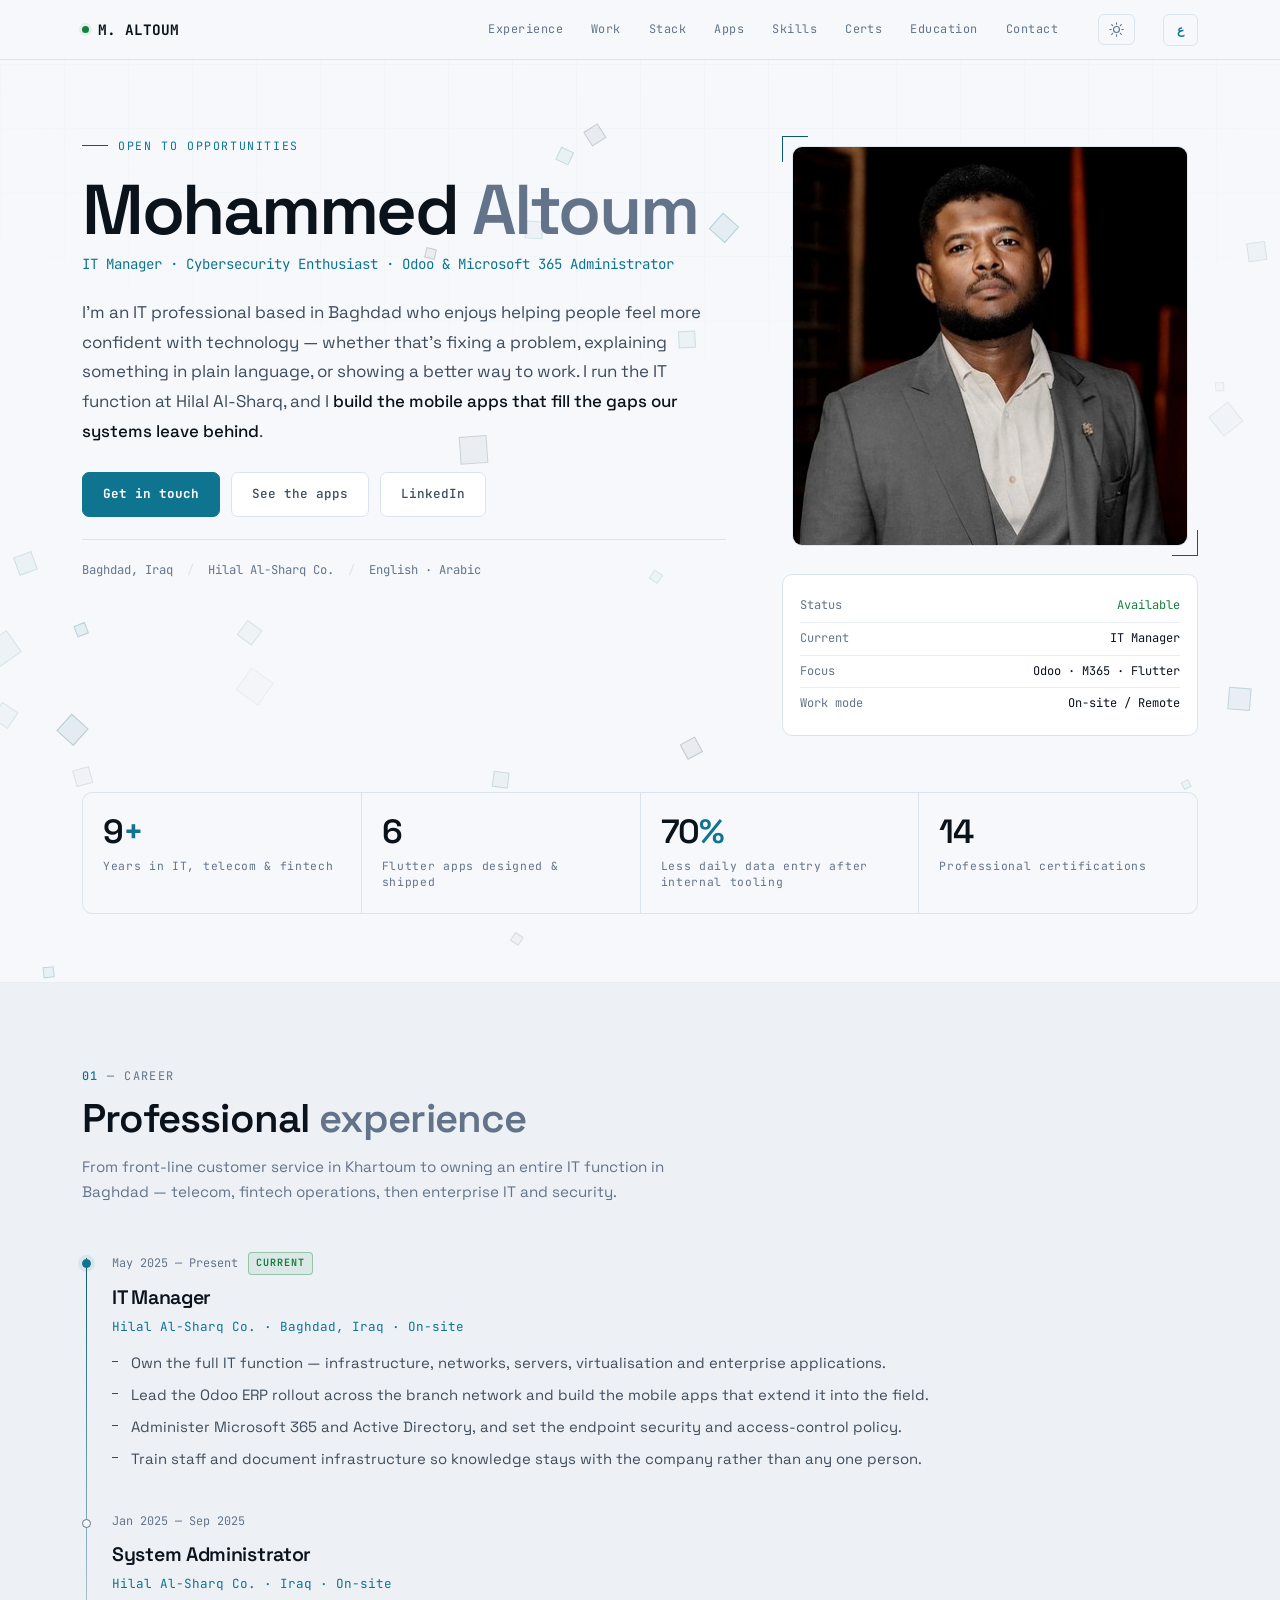
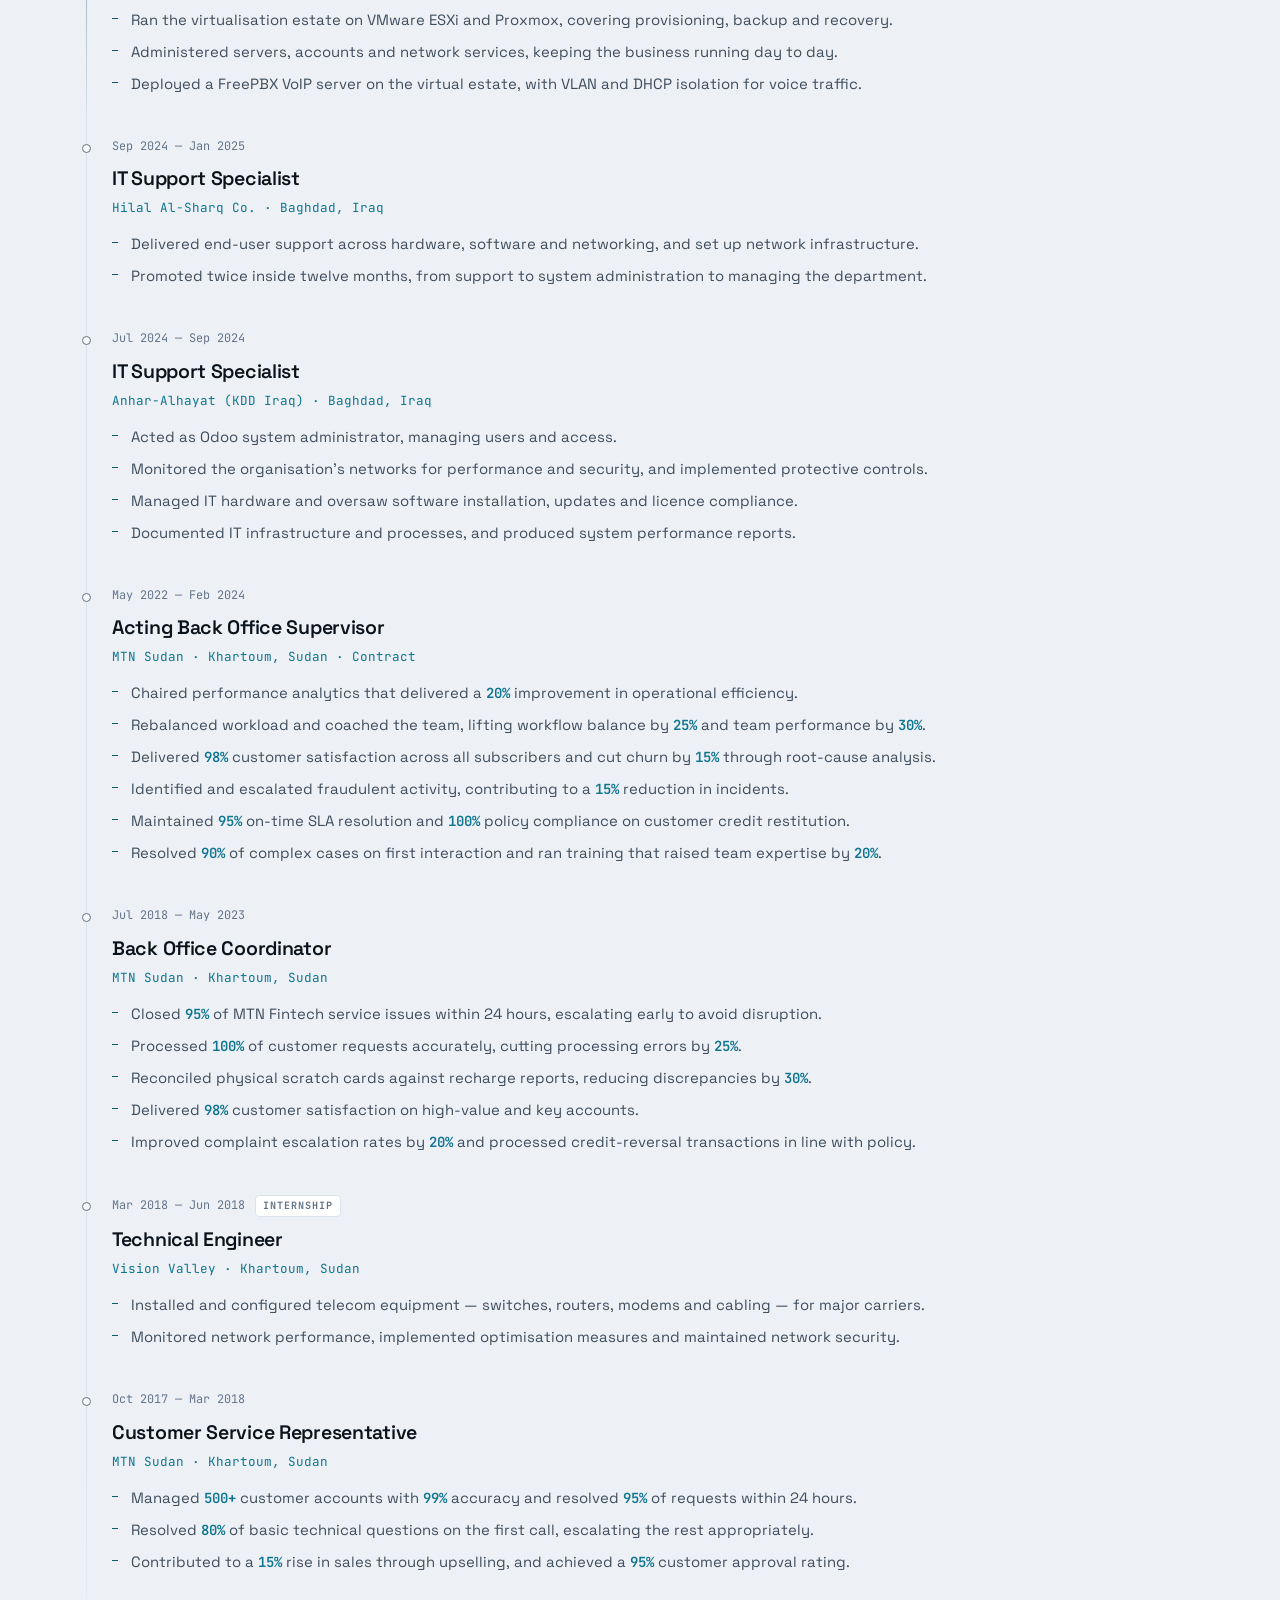
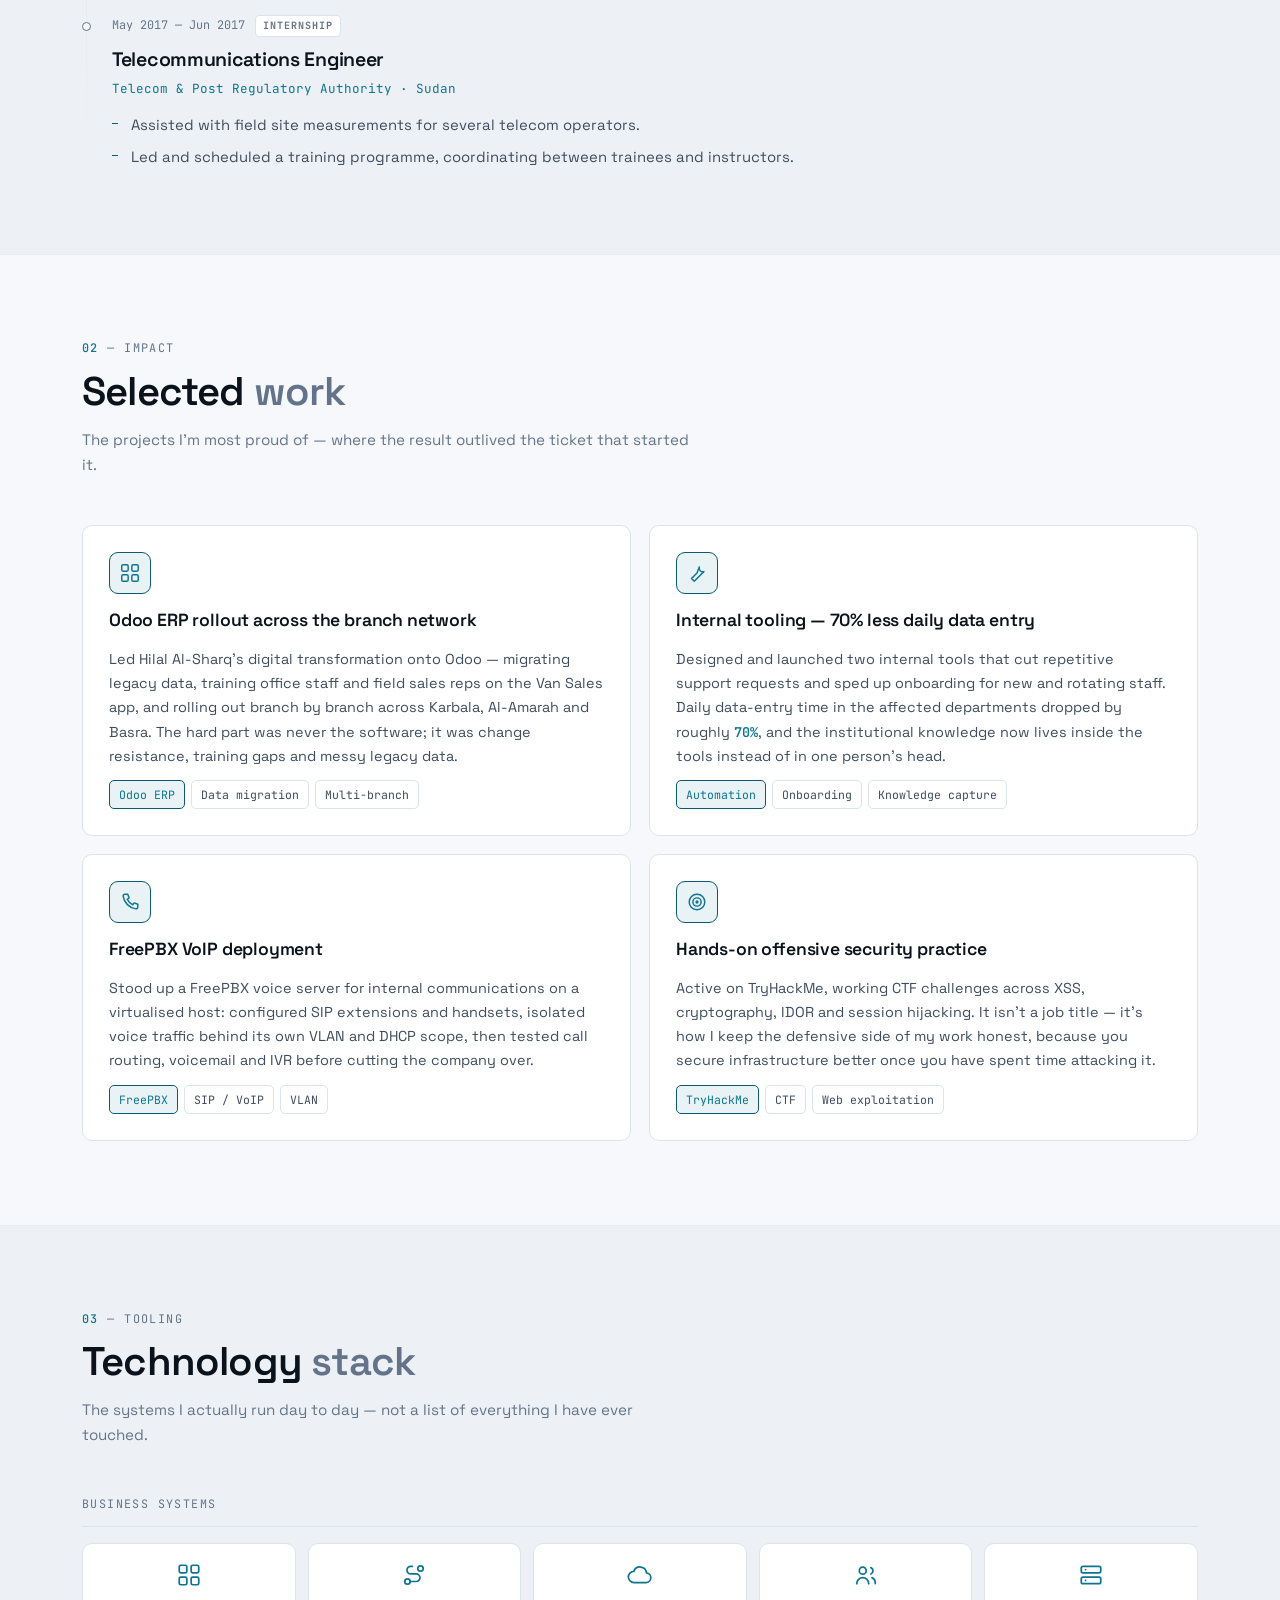
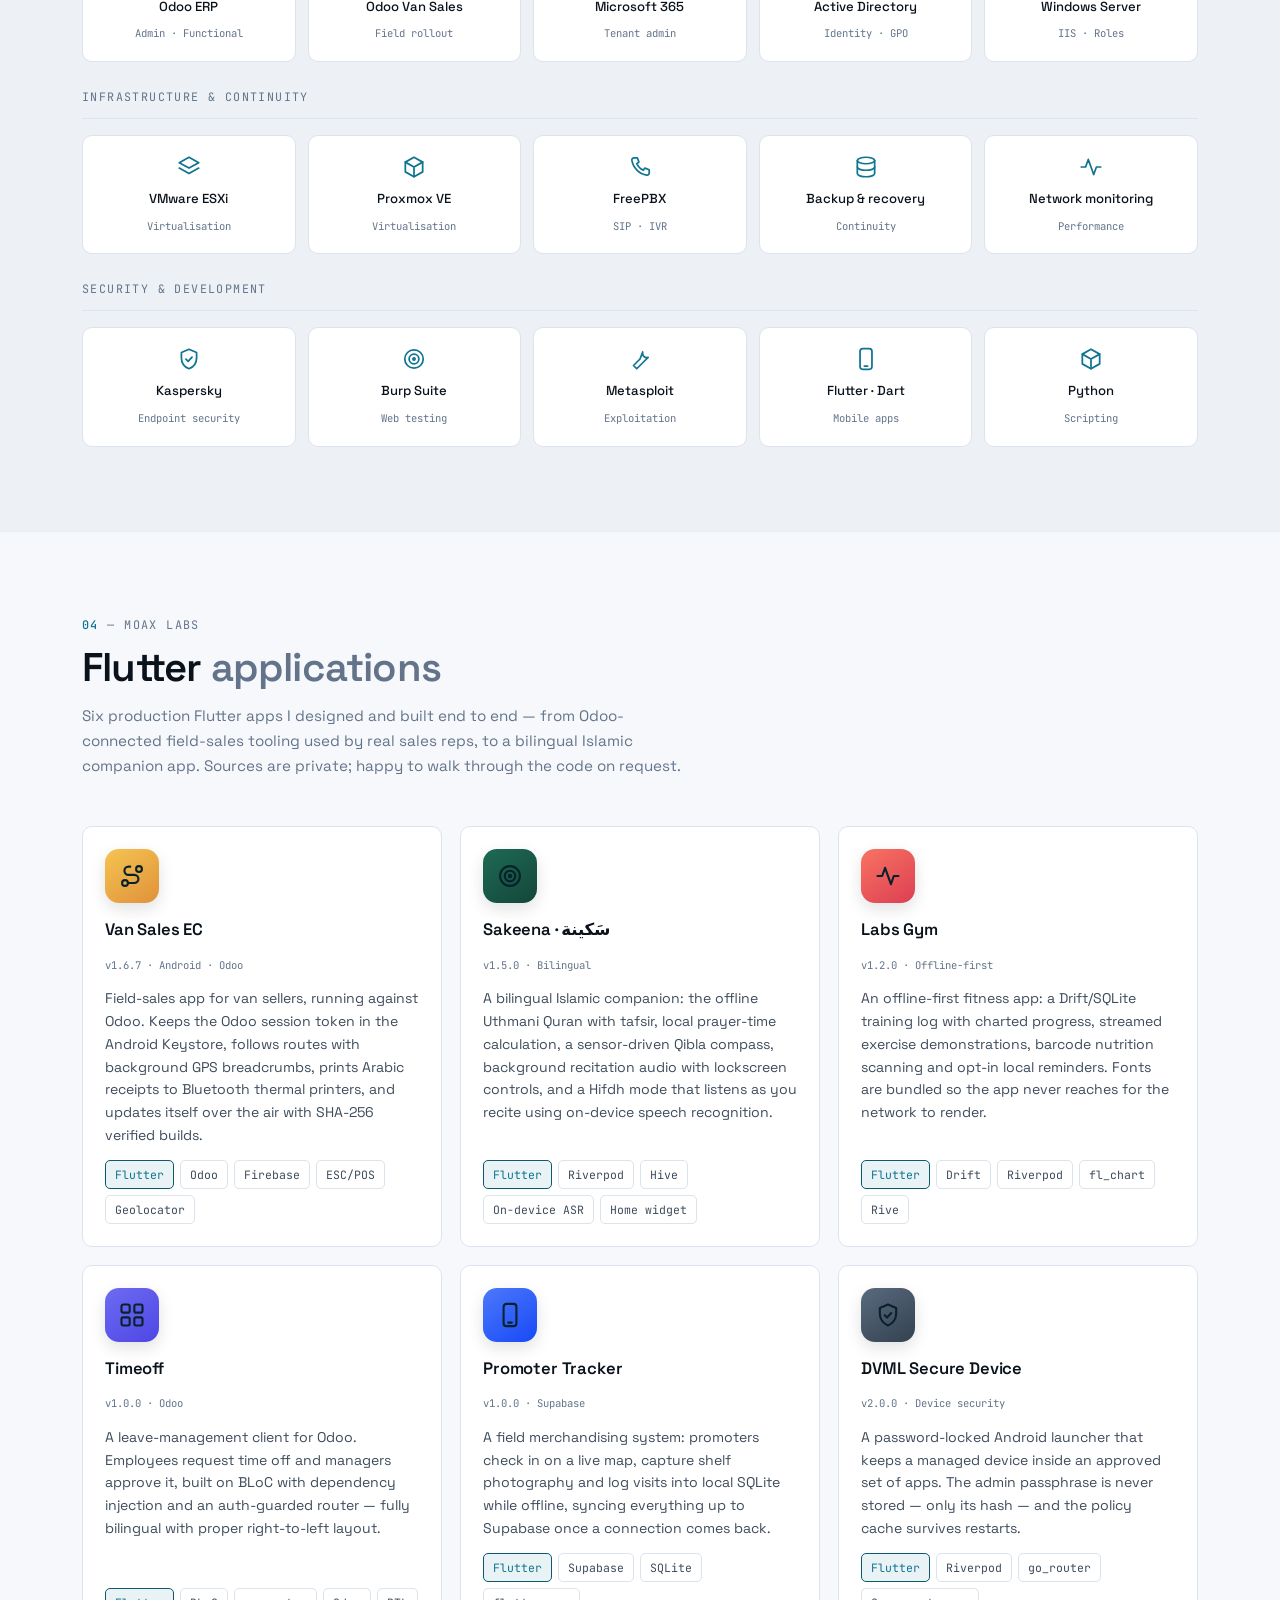
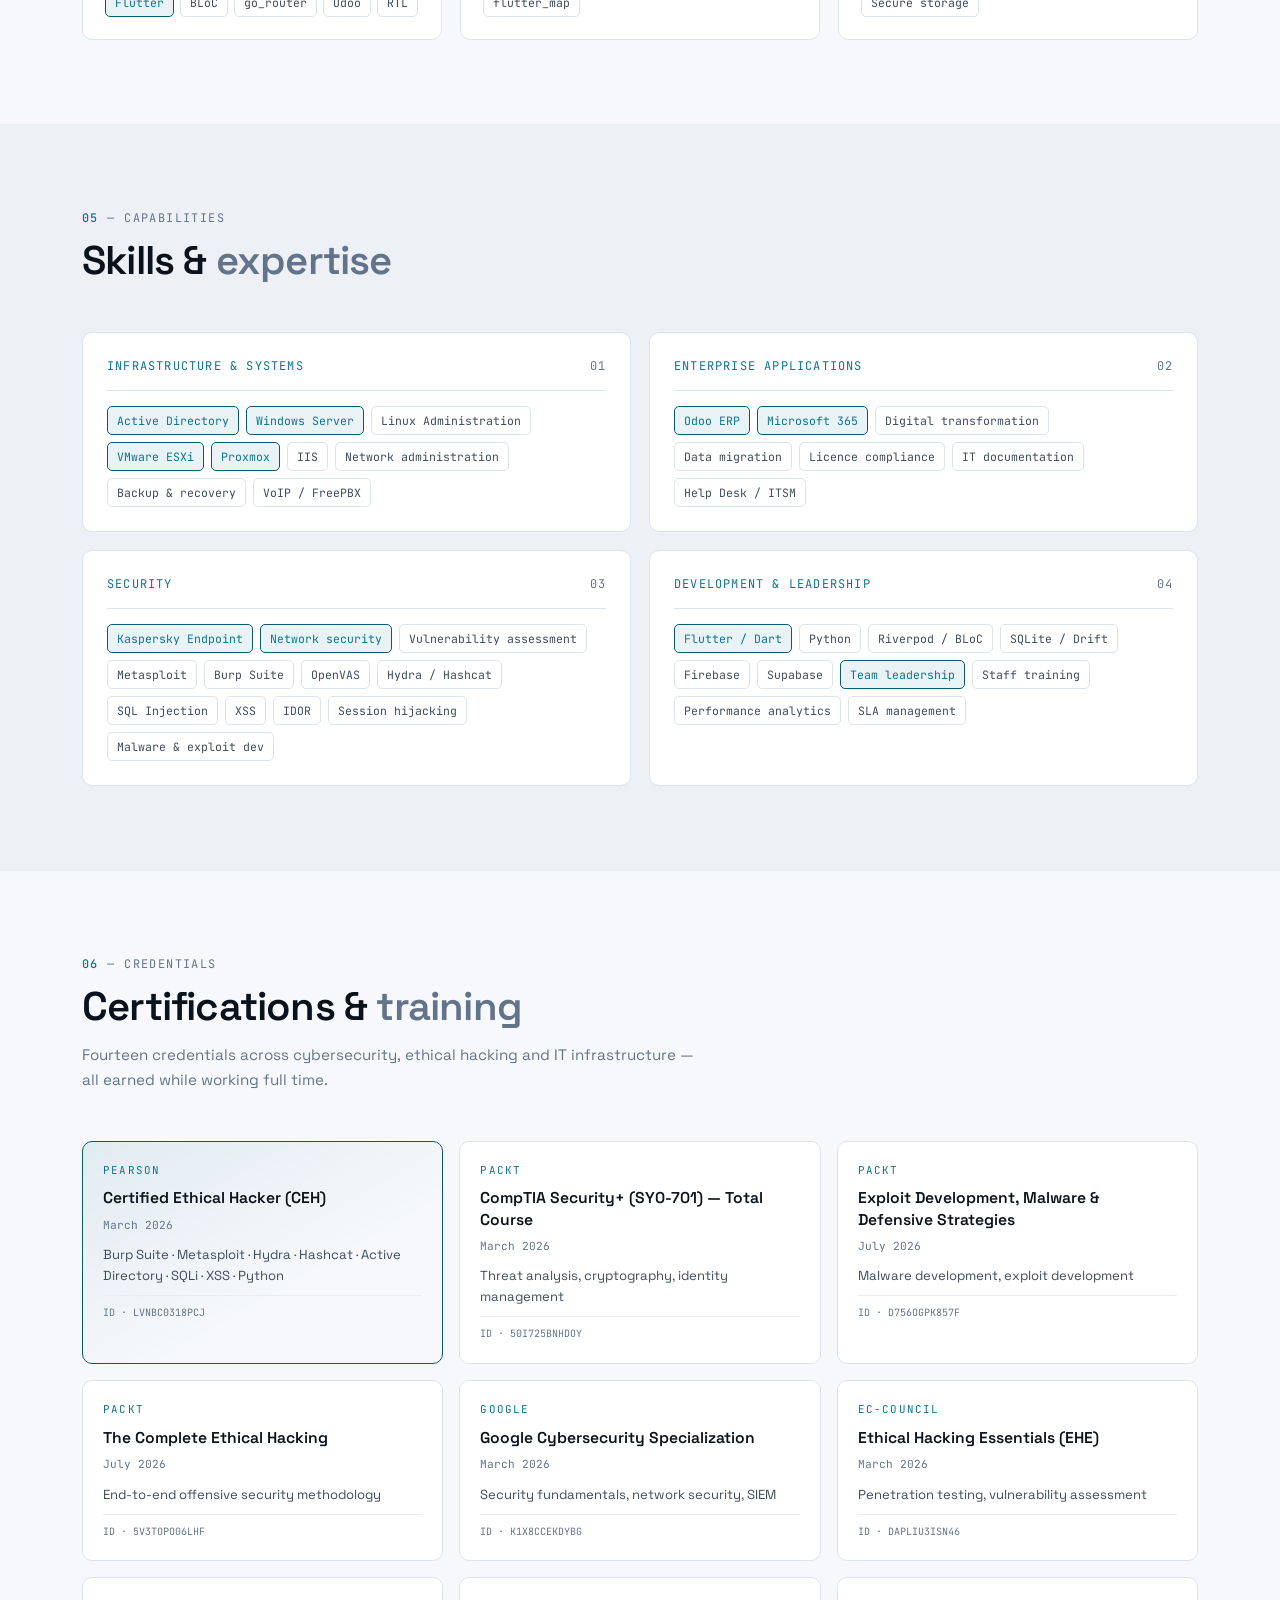
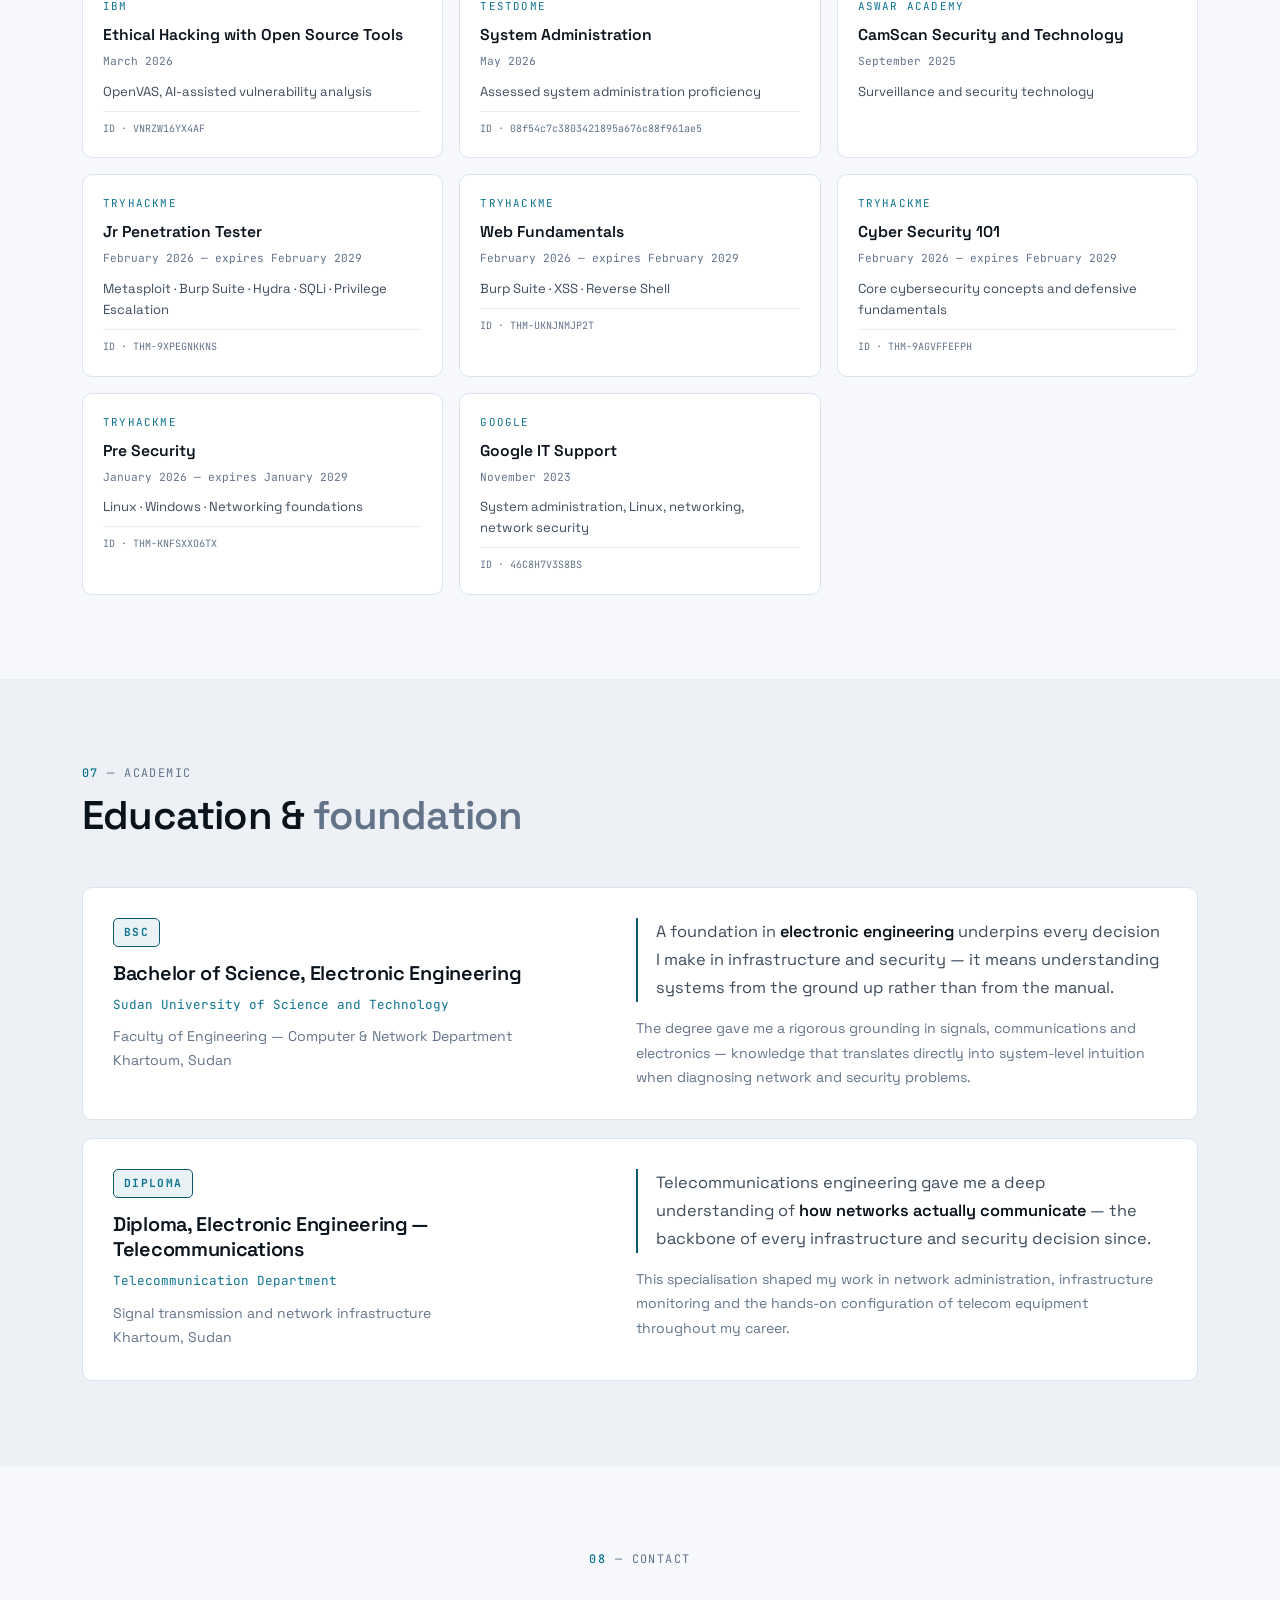
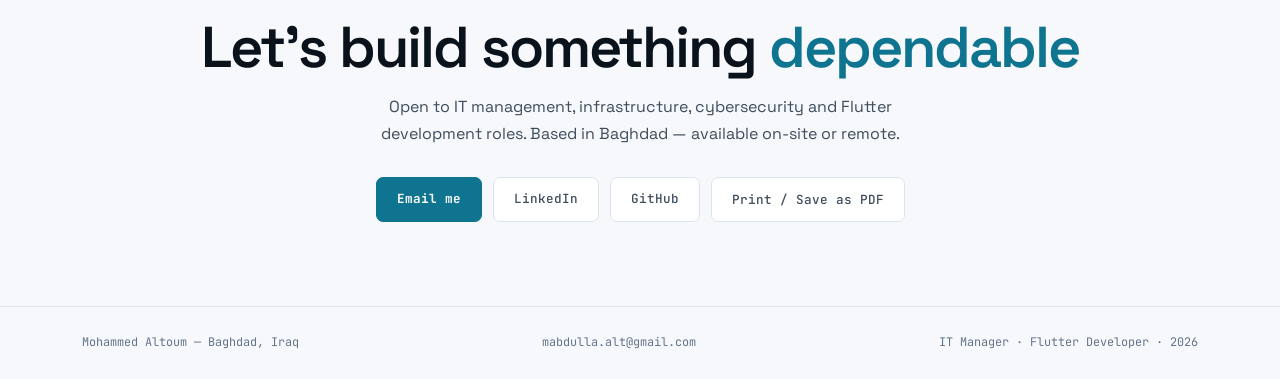
==== commit c8596486: "Add a light theme with a toggle The site was dark-only, so there was no light mode to find.  Light i" ====
--- a/index.html
+++ b/index.html
@@ -3,7 +3,18 @@
 <head>
 <meta charset="UTF-8"/>
 <meta name="viewport" content="width=device-width, initial-scale=1.0"/>
-<script>document.documentElement.classList.add('js');</script>
+<script>
+/* Runs before first paint so the chosen theme never flashes the wrong colours. */
+(function(){
+  var r=document.documentElement;
+  r.classList.add('js');
+  var saved=null;
+  try{ saved=localStorage.getItem('theme'); }catch(e){}
+  r.setAttribute('data-theme',
+    (saved==='light'||saved==='dark') ? saved
+      : (matchMedia('(prefers-color-scheme: light)').matches ? 'light' : 'dark'));
+})();
+</script>
 <title>Mohammed Altoum — IT Manager, Odoo &amp; Microsoft 365 Administrator</title>
 <meta name="description" content="Mohammed Altoum — IT Manager in Baghdad, Iraq. Odoo ERP and Microsoft 365 administration, infrastructure, virtualisation and cybersecurity. CEH certified."/>
 <meta name="author" content="Mohammed Altoum"/>
@@ -18,15 +29,53 @@
 <link href="https://fonts.googleapis.com/css2?family=Space+Grotesk:wght@300;400;500;600;700&family=JetBrains+Mono:wght@400;500;700&family=Tajawal:wght@300;400;500;700;800&display=swap" rel="stylesheet"/>
 <style>
 /* ═══════════════ DESIGN TOKENS — Slate + Cyan ═══════════════ */
+/* Dark is the base theme. Light is applied either by the OS preference
+   (unless the visitor has explicitly chosen dark) or by the theme toggle. */
 :root {
   --bg:#0B0F14; --bg-2:#0E141C; --surface:#131A24; --surface-2:#18212D;
   --line:#1E2A38; --line-soft:#16202B;
   --text:#E6EDF5; --text-2:#A8B8C8; --muted:#7D8FA3;
   --accent:#22D3EE; --accent-deep:#0E7490; --accent-soft:rgba(34,211,238,.09);
-  --green:#4ADE80; --amber:#FBBF24;
+  --accent-hover:#67E8F9; --on-accent:#04222A;
+  --green:#4ADE80; --green-bd:rgba(74,222,128,.3); --green-bg:rgba(74,222,128,.08);
+  --amber:#FBBF24;
+  --nav-bg:rgba(11,15,20,.82);
+  --tile-shadow:0 6px 18px rgba(34,211,238,.14);
+  --photo-gray:28%;
   --sans:'Space Grotesk',system-ui,-apple-system,sans-serif;
   --mono:'JetBrains Mono',ui-monospace,'SFMono-Regular',Menlo,monospace;
   --maxw:1180px; --nav-h:60px; --r:10px;
+  color-scheme:dark;
+}
+/* Light palette — recalibrated rather than inverted: the accent darkens to
+   cyan-700 so it still passes contrast on white. */
+@media (prefers-color-scheme:light){
+  :root:not([data-theme="dark"]){
+    --bg:#F6F8FB; --bg-2:#EDF1F6; --surface:#FFFFFF; --surface-2:#F4F7FA;
+    --line:#DBE3EC; --line-soft:#E9EEF4;
+    --text:#0A121B; --text-2:#3E4C5C; --muted:#63748A;
+    --accent:#0E7490; --accent-deep:#0B5A70; --accent-soft:rgba(14,116,144,.09);
+    --accent-hover:#0B5A70; --on-accent:#FFFFFF;
+    --green:#15803D; --green-bd:rgba(21,128,61,.35); --green-bg:rgba(21,128,61,.08);
+    --amber:#B45309;
+    --nav-bg:rgba(246,248,251,.85);
+    --tile-shadow:0 6px 16px rgba(10,18,27,.12);
+    --photo-gray:12%;
+    color-scheme:light;
+  }
+}
+:root[data-theme="light"]{
+  --bg:#F6F8FB; --bg-2:#EDF1F6; --surface:#FFFFFF; --surface-2:#F4F7FA;
+  --line:#DBE3EC; --line-soft:#E9EEF4;
+  --text:#0A121B; --text-2:#3E4C5C; --muted:#63748A;
+  --accent:#0E7490; --accent-deep:#0B5A70; --accent-soft:rgba(14,116,144,.09);
+  --accent-hover:#0B5A70; --on-accent:#FFFFFF;
+  --green:#15803D; --green-bd:rgba(21,128,61,.35); --green-bg:rgba(21,128,61,.08);
+  --amber:#B45309;
+  --nav-bg:rgba(246,248,251,.85);
+  --tile-shadow:0 6px 16px rgba(10,18,27,.12);
+  --photo-gray:12%;
+  color-scheme:light;
 }
 *,*::before,*::after{box-sizing:border-box;margin:0;padding:0}
 html{scroll-behavior:smooth;scroll-padding-top:calc(var(--nav-h) + 24px);-webkit-text-size-adjust:100%}
@@ -61,12 +110,12 @@
 html[lang="ar"] .stat-num{direction:ltr;text-align:end}
 
 /* ═══════════════ NAV ═══════════════ */
-.nav{position:sticky;top:0;z-index:100;height:var(--nav-h);background:rgba(11,15,20,.82);
+.nav{position:sticky;top:0;z-index:100;height:var(--nav-h);background:var(--nav-bg);
   backdrop-filter:blur(14px);-webkit-backdrop-filter:blur(14px);border-bottom:1px solid var(--line)}
 .nav-inner{max-width:var(--maxw);margin:0 auto;height:100%;padding-inline:32px;display:flex;align-items:center;gap:28px}
 .brand{font-family:var(--mono);font-size:.9rem;font-weight:700;color:var(--text);text-decoration:none;
   display:flex;align-items:center;gap:9px;white-space:nowrap}
-.brand-dot{width:7px;height:7px;border-radius:50%;background:var(--green);box-shadow:0 0 0 3px rgba(74,222,128,.16);flex:none}
+.brand-dot{width:7px;height:7px;border-radius:50%;background:var(--green);box-shadow:0 0 0 3px var(--green-bg);flex:none}
 .nav-links{display:flex;gap:4px;margin-inline-start:auto;overflow-x:auto;scrollbar-width:none}
 .nav-links::-webkit-scrollbar{display:none}
 .nav-links a{font-family:var(--mono);font-size:.74rem;letter-spacing:.04em;text-decoration:none;color:var(--muted);
@@ -77,6 +126,17 @@
   border:1px solid var(--line);border-radius:6px;padding:7px 13px;cursor:pointer;flex:none;
   transition:background .18s,border-color .18s}
 .lang-btn:hover{background:var(--accent-soft);border-color:var(--accent-deep)}
+.theme-btn{background:transparent;color:var(--muted);border:1px solid var(--line);border-radius:6px;
+  padding:6px 9px;cursor:pointer;flex:none;display:grid;place-items:center;
+  transition:background .18s,border-color .18s,color .18s}
+.theme-btn:hover{background:var(--accent-soft);border-color:var(--accent-deep);color:var(--accent)}
+.theme-btn .icon{width:17px;height:17px}
+/* The button shows the theme it will switch TO. JS always resolves
+   data-theme to an explicit value, so these two rules cover every case. */
+.theme-btn .i-sun{display:none}
+.theme-btn .i-moon{display:block}
+:root[data-theme="light"] .theme-btn .i-sun{display:block}
+:root[data-theme="light"] .theme-btn .i-moon{display:none}
 
 /* ═══════════════ SHARED ═══════════════ */
 .eyebrow{font-family:var(--mono);font-size:.72rem;letter-spacing:.14em;text-transform:uppercase;
@@ -114,8 +174,8 @@
   padding:11px 20px;border:1px solid var(--line);display:inline-flex;align-items:center;gap:8px;cursor:pointer;
   transition:background .18s,border-color .18s,color .18s,transform .18s}
 .btn:hover{transform:translateY(-1px)}
-.btn-primary{background:var(--accent);color:#04222A;border-color:var(--accent);font-weight:700}
-.btn-primary:hover{background:#67E8F9;border-color:#67E8F9}
+.btn-primary{background:var(--accent);color:var(--on-accent);border-color:var(--accent);font-weight:700}
+.btn-primary:hover{background:var(--accent-hover);border-color:var(--accent-hover)}
 .btn-ghost{color:var(--text-2);background:var(--surface)}
 .btn-ghost:hover{color:var(--text);border-color:var(--accent-deep)}
 .hero-side{display:flex;flex-direction:column;gap:18px}
@@ -124,7 +184,7 @@
 .photo-frame::before{top:0;inset-inline-start:0;border-inline-end:0;border-bottom:0}
 .photo-frame::after{bottom:0;inset-inline-end:0;border-inline-start:0;border-top:0}
 .hero-photo{width:100%;aspect-ratio:1/1;object-fit:cover;object-position:50% 18%;display:block;border-radius:var(--r);
-  border:1px solid var(--line);filter:grayscale(28%) contrast(1.04);transition:filter .35s}
+  border:1px solid var(--line);filter:grayscale(var(--photo-gray)) contrast(1.04);transition:filter .35s}
 .hero-photo:hover{filter:grayscale(0) contrast(1)}
 .status-card{background:var(--surface);border:1px solid var(--line);border-radius:var(--r);
   padding:15px 17px;font-family:var(--mono);font-size:.75rem}
@@ -154,7 +214,7 @@
 .tl-period{font-family:var(--mono);font-size:.74rem;color:var(--muted);display:flex;align-items:center;gap:10px;flex-wrap:wrap}
 .tag{font-family:var(--mono);font-size:.63rem;font-weight:700;letter-spacing:.1em;text-transform:uppercase;
   border-radius:4px;padding:2px 7px}
-.tag-now{color:var(--green);border:1px solid rgba(74,222,128,.3);background:rgba(74,222,128,.08)}
+.tag-now{color:var(--green);border:1px solid var(--green-bd);background:var(--green-bg)}
 .tag-int{color:var(--muted);border:1px solid var(--line);background:var(--surface)}
 .tl-role{font-size:1.22rem;font-weight:600;letter-spacing:-.015em;margin:7px 0 3px}
 .tl-company{font-family:var(--mono);font-size:.79rem;color:var(--accent);margin-bottom:13px}
@@ -191,8 +251,8 @@
 .app{background:var(--surface);border:1px solid var(--line);border-radius:var(--r);padding:22px;
   display:flex;flex-direction:column;gap:13px;transition:border-color .2s,background .2s,transform .2s}
 .app:hover{border-color:var(--accent-deep);background:var(--surface-2);transform:translateY(-2px)}
-.app-icon{width:54px;height:54px;border-radius:14px;display:grid;place-items:center;color:#04222A;
-  background:linear-gradient(145deg,var(--accent),#0891B2);box-shadow:0 6px 18px rgba(34,211,238,.14)}
+.app-icon{width:54px;height:54px;border-radius:14px;display:grid;place-items:center;color:#08222B;
+  background:linear-gradient(145deg,var(--accent),#0891B2);box-shadow:var(--tile-shadow)}
 .app-icon .icon{width:28px;height:28px;stroke-width:1.8}
 .app-name{font-size:1.04rem;font-weight:600;letter-spacing:-.01em}
 .app-desc{font-size:.88rem;color:var(--text-2);line-height:1.62;flex:1}
@@ -293,7 +353,7 @@
 /* ═══════════════ PRINT ═══════════════ */
 @media print{
   @page{margin:14mm}
-  :root{--bg:#fff;--bg-2:#fff;--surface:#fff;--surface-2:#fff;--text:#000;--text-2:#1c1c1c;
+  :root,:root[data-theme]{--bg:#fff;--bg-2:#fff;--surface:#fff;--surface-2:#fff;--text:#000;--text-2:#1c1c1c;
     --muted:#4a4a4a;--line:#c8c8c8;--line-soft:#e0e0e0;--accent:#0E6E80;--accent-deep:#0E6E80;--accent-soft:transparent}
   body{background:#fff;color:#000;font-size:10.5pt}
   body::before,.nav,.lang-btn,.skip-link,.btn-row,#blocks,.photo-frame::before,.photo-frame::after{display:none!important}
@@ -331,6 +391,8 @@
   <symbol id="i-tool" viewBox="0 0 24 24"><path d="M14.5 5.5a4 4 0 0 0 5 5L15 15l-6 6-3-3 6-6z"/></symbol>
   <symbol id="i-target" viewBox="0 0 24 24"><circle cx="12" cy="12" r="8.5"/><circle cx="12" cy="12" r="4.5"/><circle cx="12" cy="12" r="1"/></symbol>
   <symbol id="i-mobile" viewBox="0 0 24 24"><rect x="6.5" y="2.5" width="11" height="19" rx="2.5"/><path d="M10.5 18.5h3"/></symbol>
+  <symbol id="i-sun" viewBox="0 0 24 24"><circle cx="12" cy="12" r="4.2"/><path d="M12 2.5v2M12 19.5v2M2.5 12h2M19.5 12h2M5.2 5.2l1.4 1.4M17.4 17.4l1.4 1.4M18.8 5.2l-1.4 1.4M6.6 17.4l-1.4 1.4"/></symbol>
+  <symbol id="i-moon" viewBox="0 0 24 24"><path d="M20 14.2A8.2 8.2 0 0 1 9.8 4a8.5 8.5 0 1 0 10.2 10.2z"/></symbol>
   <symbol id="i-route" viewBox="0 0 24 24"><circle cx="6" cy="18" r="2.5"/><circle cx="18" cy="6" r="2.5"/><path d="M8.5 18H14a3.5 3.5 0 0 0 0-7H9a3.5 3.5 0 0 1 0-7h1.5"/></symbol>
 </defs></svg>
 
@@ -348,6 +410,10 @@
       <a href="#education"      data-en="Education"  data-ar="التعليم">Education</a>
       <a href="#contact"        data-en="Contact"    data-ar="التواصل">Contact</a>
     </div>
+    <button class="theme-btn" id="themeBtn" onclick="toggleTheme()" aria-label="Switch between light and dark theme" title="Switch theme">
+      <svg class="icon i-sun"  aria-hidden="true"><use href="#i-sun"/></svg>
+      <svg class="icon i-moon" aria-hidden="true"><use href="#i-moon"/></svg>
+    </button>
     <button class="lang-btn" id="langBtn" onclick="toggleLang()" aria-label="Switch language">ع</button>
   </div>
 </nav>
@@ -836,6 +902,31 @@
     });
   };
 
+  /* ── Theme toggle (light ⇄ dark) ── */
+  var themeChange = [];                      // listeners that need to repaint
+  function currentTheme() { return document.documentElement.getAttribute('data-theme') || 'dark'; }
+
+  function applyTheme(t) {
+    document.documentElement.setAttribute('data-theme', t);
+    var meta = document.querySelector('meta[name="theme-color"]');
+    if (meta) meta.setAttribute('content', t === 'light' ? '#F6F8FB' : '#0B0F14');
+    themeChange.forEach(function (fn) { fn(t); });
+  }
+
+  window.toggleTheme = function () {
+    var next = currentTheme() === 'light' ? 'dark' : 'light';
+    try { localStorage.setItem('theme', next); } catch (e) {}
+    applyTheme(next);
+  };
+
+  /* Follow the OS while the visitor hasn't made an explicit choice */
+  var mq = matchMedia('(prefers-color-scheme: light)');
+  (mq.addEventListener ? mq.addEventListener.bind(mq, 'change') : mq.addListener.bind(mq))(function (e) {
+    var saved = null;
+    try { saved = localStorage.getItem('theme'); } catch (err) {}
+    if (saved !== 'light' && saved !== 'dark') applyTheme(e.matches ? 'light' : 'dark');
+  });
+
   /* ── Reveal / falling-card entrances ── */
   var animated = document.querySelectorAll('.rv, .fall');
   function revealAll() { animated.forEach(function (el) { el.classList.add('in'); }); }
@@ -884,7 +975,17 @@
 
     var blocks = [], W = 0, H = 0, dpr = 1, raf = null, visible = true;
     var COUNT = 34;
-    var COLORS = ['rgba(34,211,238,', 'rgba(125,143,163,', 'rgba(14,116,144,'];
+    /* Light needs darker, denser strokes — the dark palette washes out on white. */
+    var PALETTE = {
+      dark:  { colors: ['rgba(34,211,238,', 'rgba(125,143,163,', 'rgba(14,116,144,'], gain: 1 },
+      light: { colors: ['rgba(14,116,144,', 'rgba(71,90,110,', 'rgba(11,90,112,'],   gain: 1.7 }
+    };
+    var COLORS = PALETTE.dark.colors, GAIN = 1;
+    function usePalette(t) {
+      var p = PALETTE[t] || PALETTE.dark;
+      COLORS = p.colors; GAIN = p.gain;
+      for (var i = 0; i < blocks.length; i++) blocks[i].c = COLORS[(Math.random() * COLORS.length) | 0];
+    }
 
     function size() {
       dpr = Math.min(devicePixelRatio || 1, 2);
@@ -926,16 +1027,18 @@
         ctx.save();
         ctx.translate(b.x, b.y);
         ctx.rotate(b.rot);
-        ctx.strokeStyle = b.c + b.a + ')';
+        ctx.strokeStyle = b.c + (b.a * GAIN) + ')';
         ctx.lineWidth = 1;
         ctx.strokeRect(-b.s / 2, -b.s / 2, b.s, b.s);
-        ctx.fillStyle = b.c + (b.a * 0.28) + ')';
+        ctx.fillStyle = b.c + (b.a * GAIN * 0.28) + ')';
         ctx.fillRect(-b.s / 2, -b.s / 2, b.s, b.s);
         ctx.restore();
       }
     }
 
     size(); build();
+    usePalette(currentTheme());
+    themeChange.push(usePalette);
     raf = requestAnimationFrame(frame);
 
     var rt;
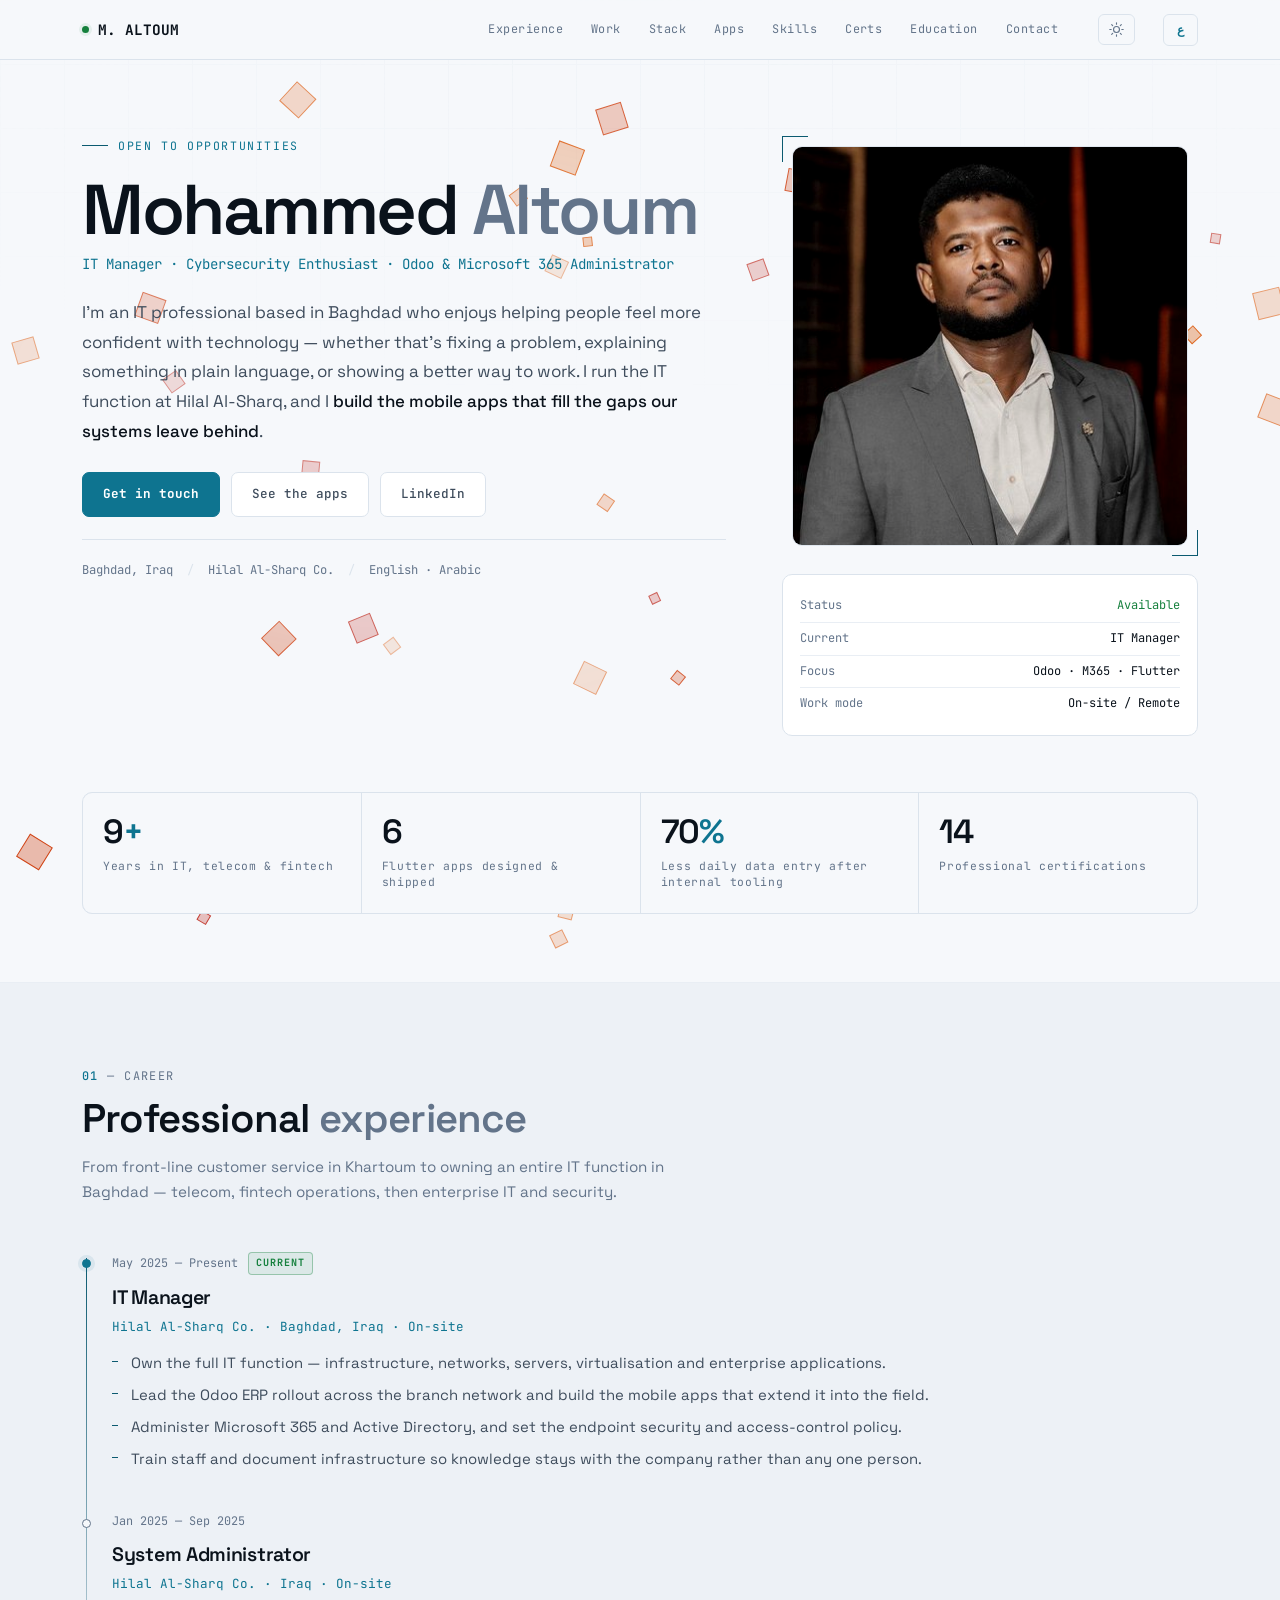
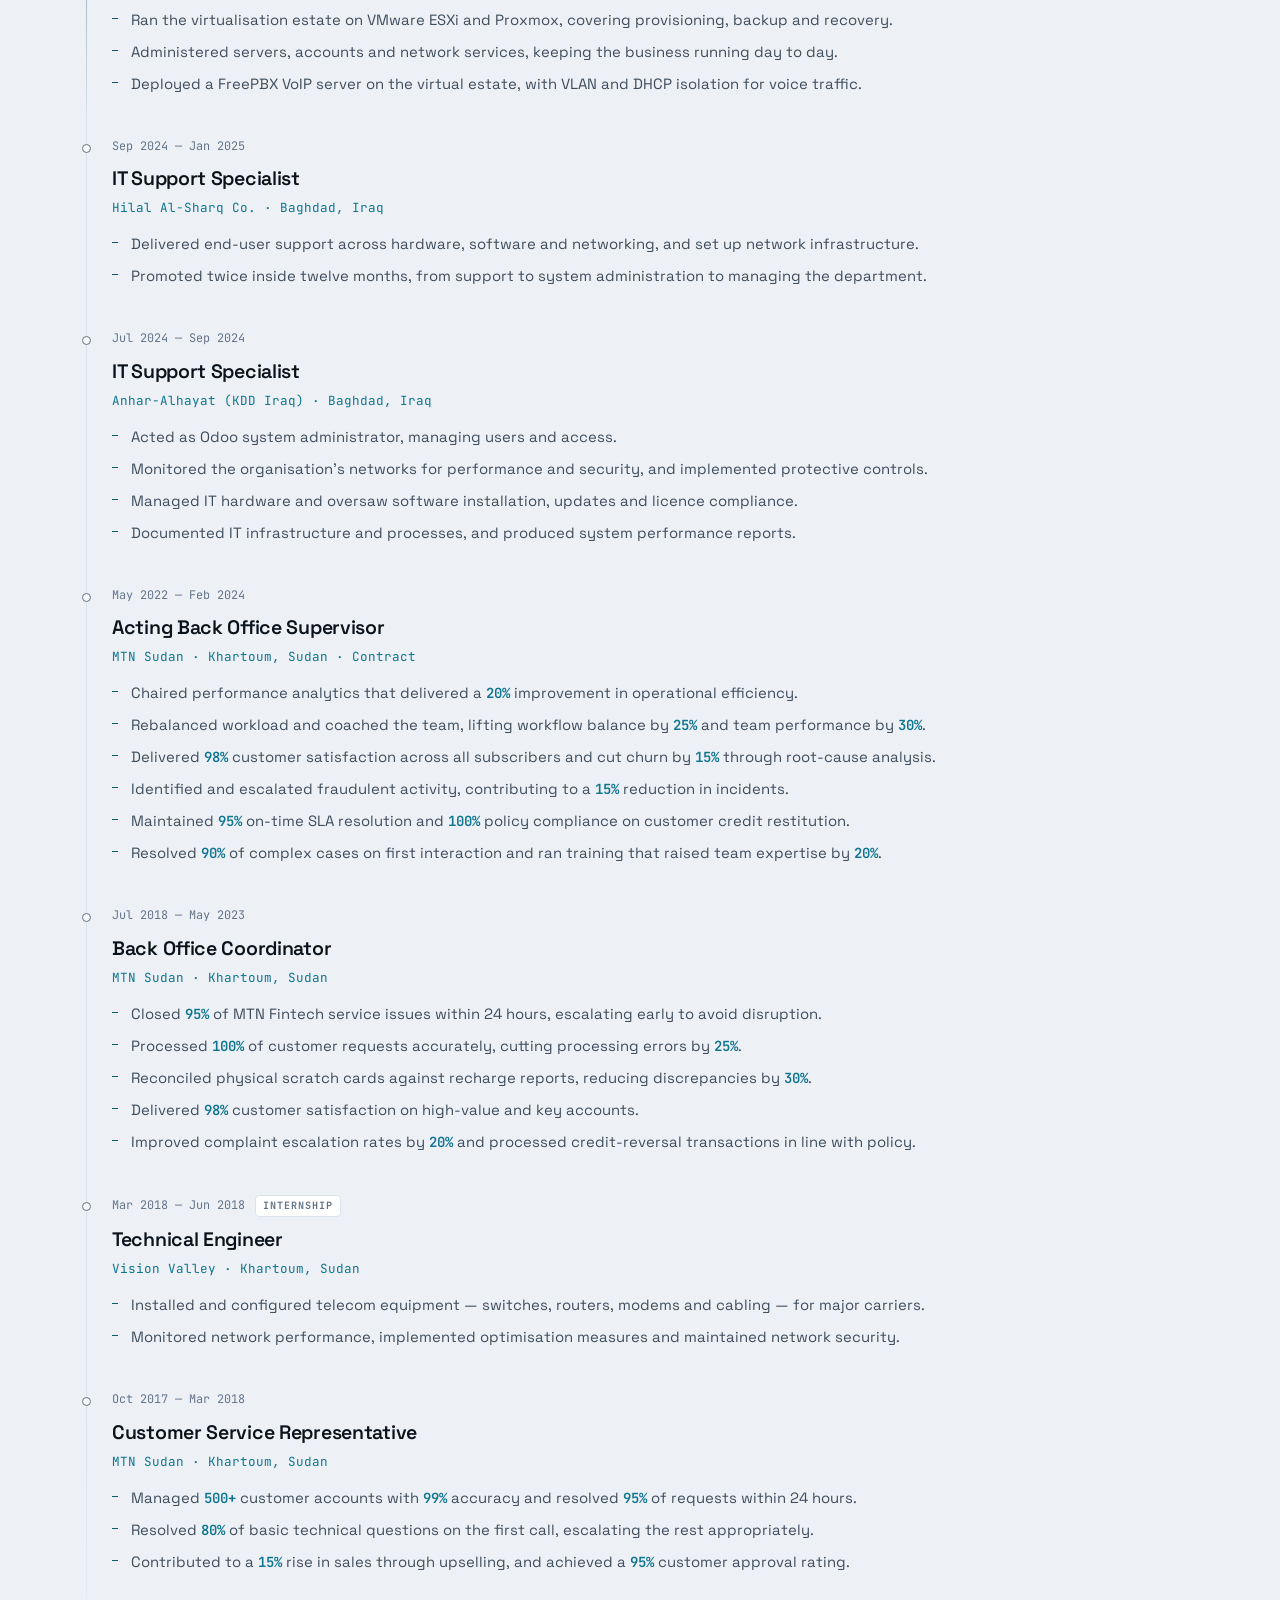
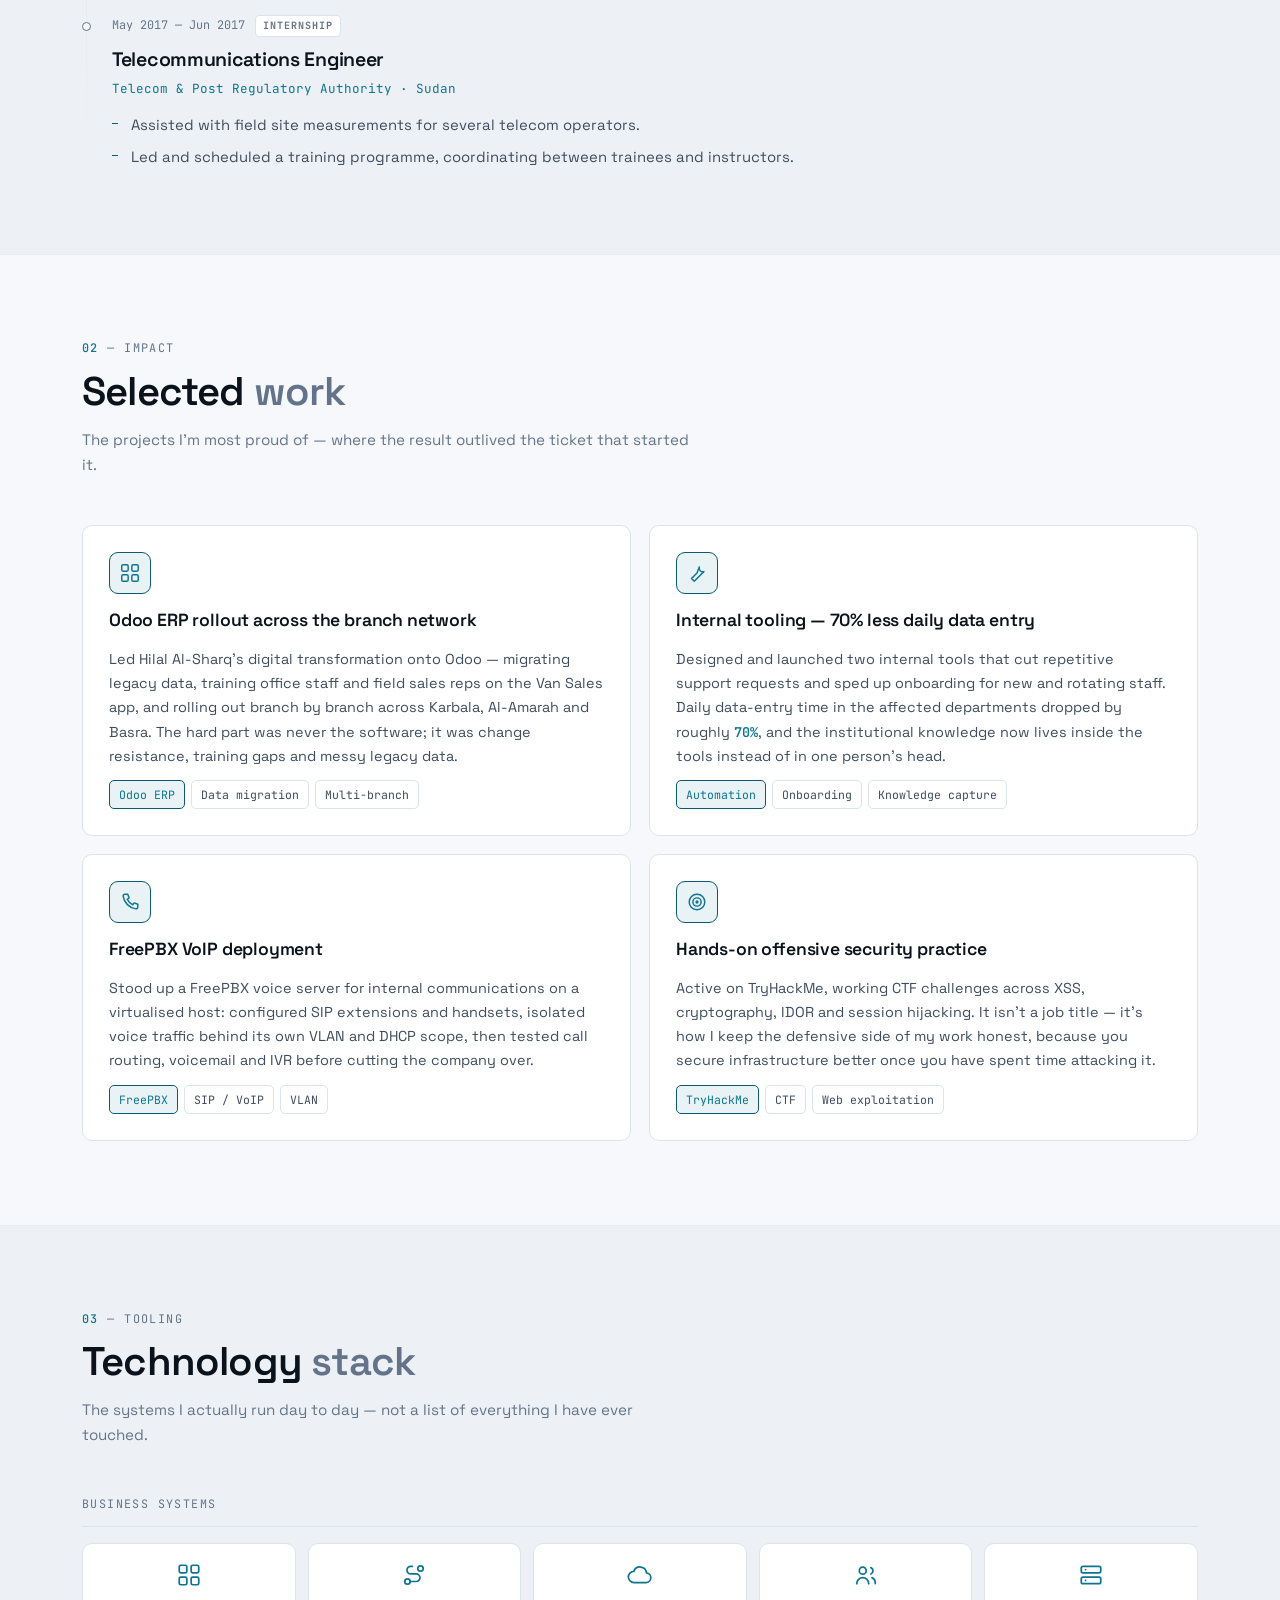
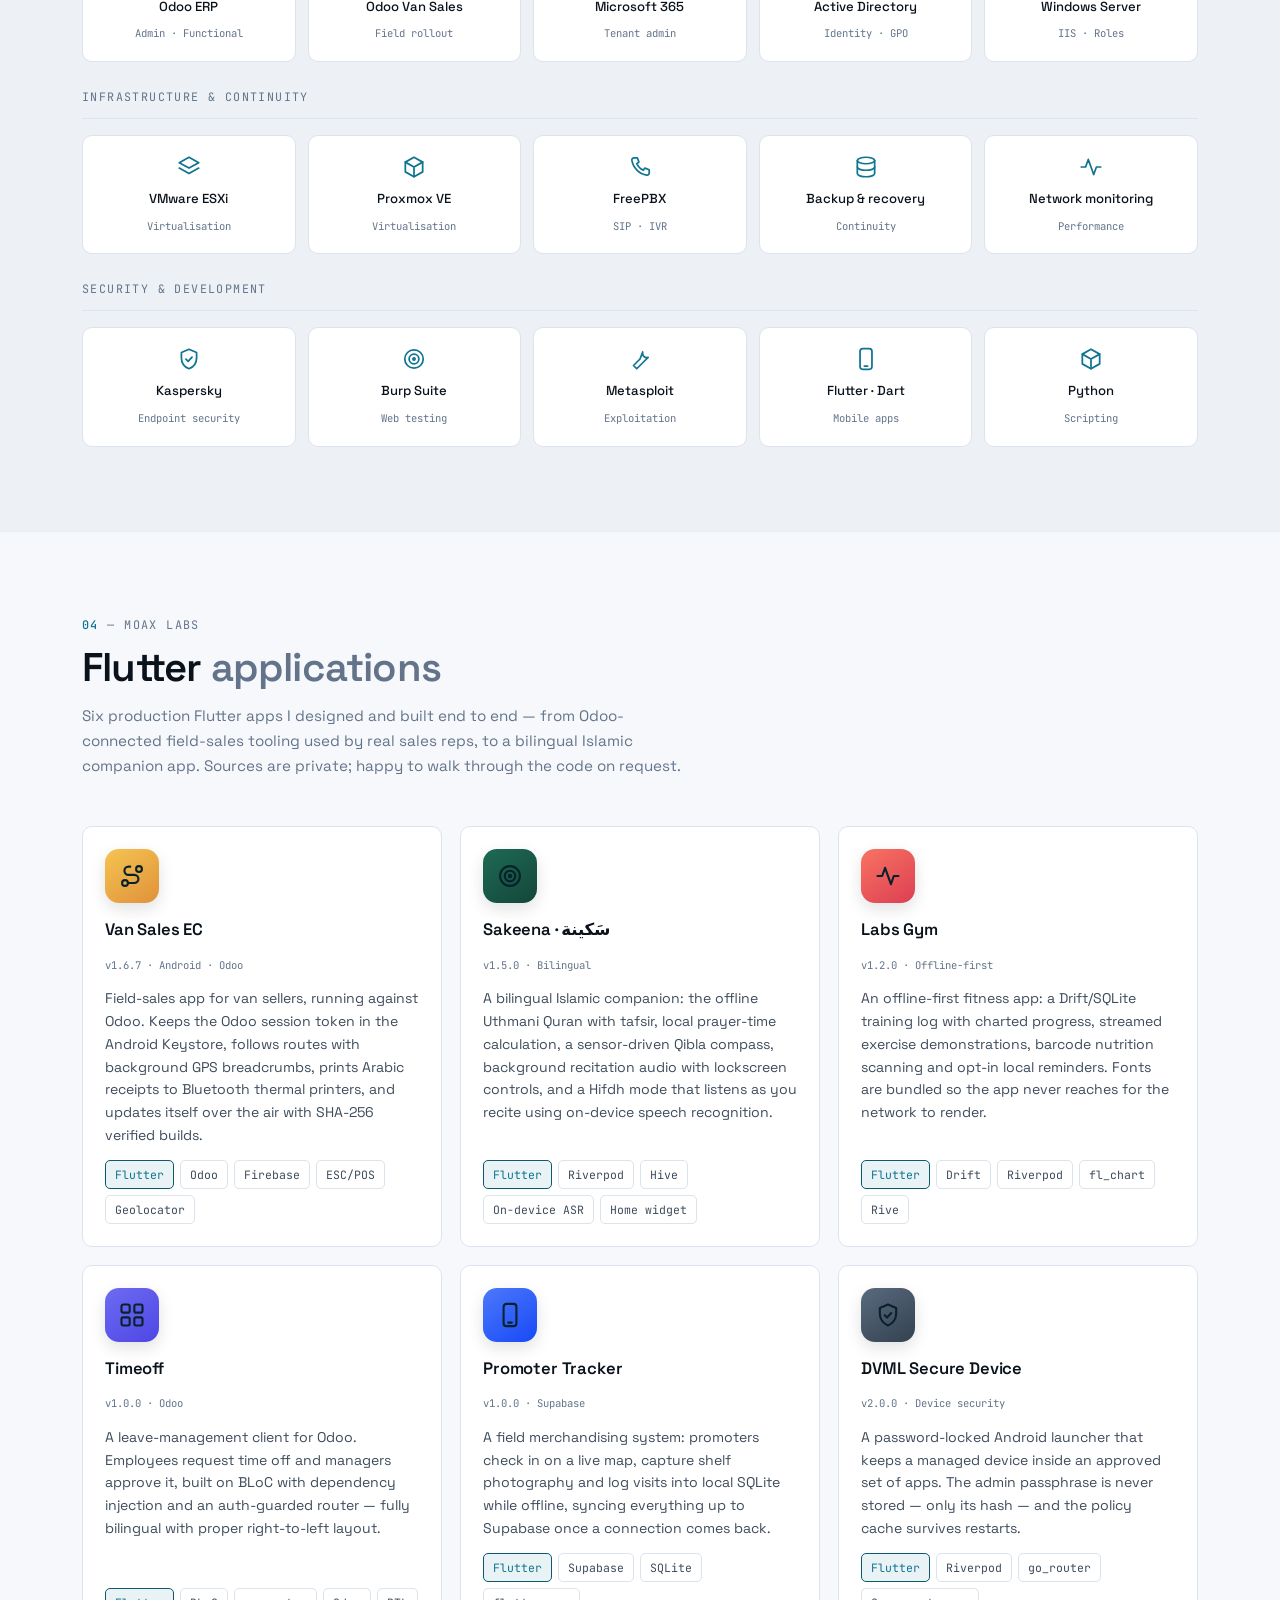
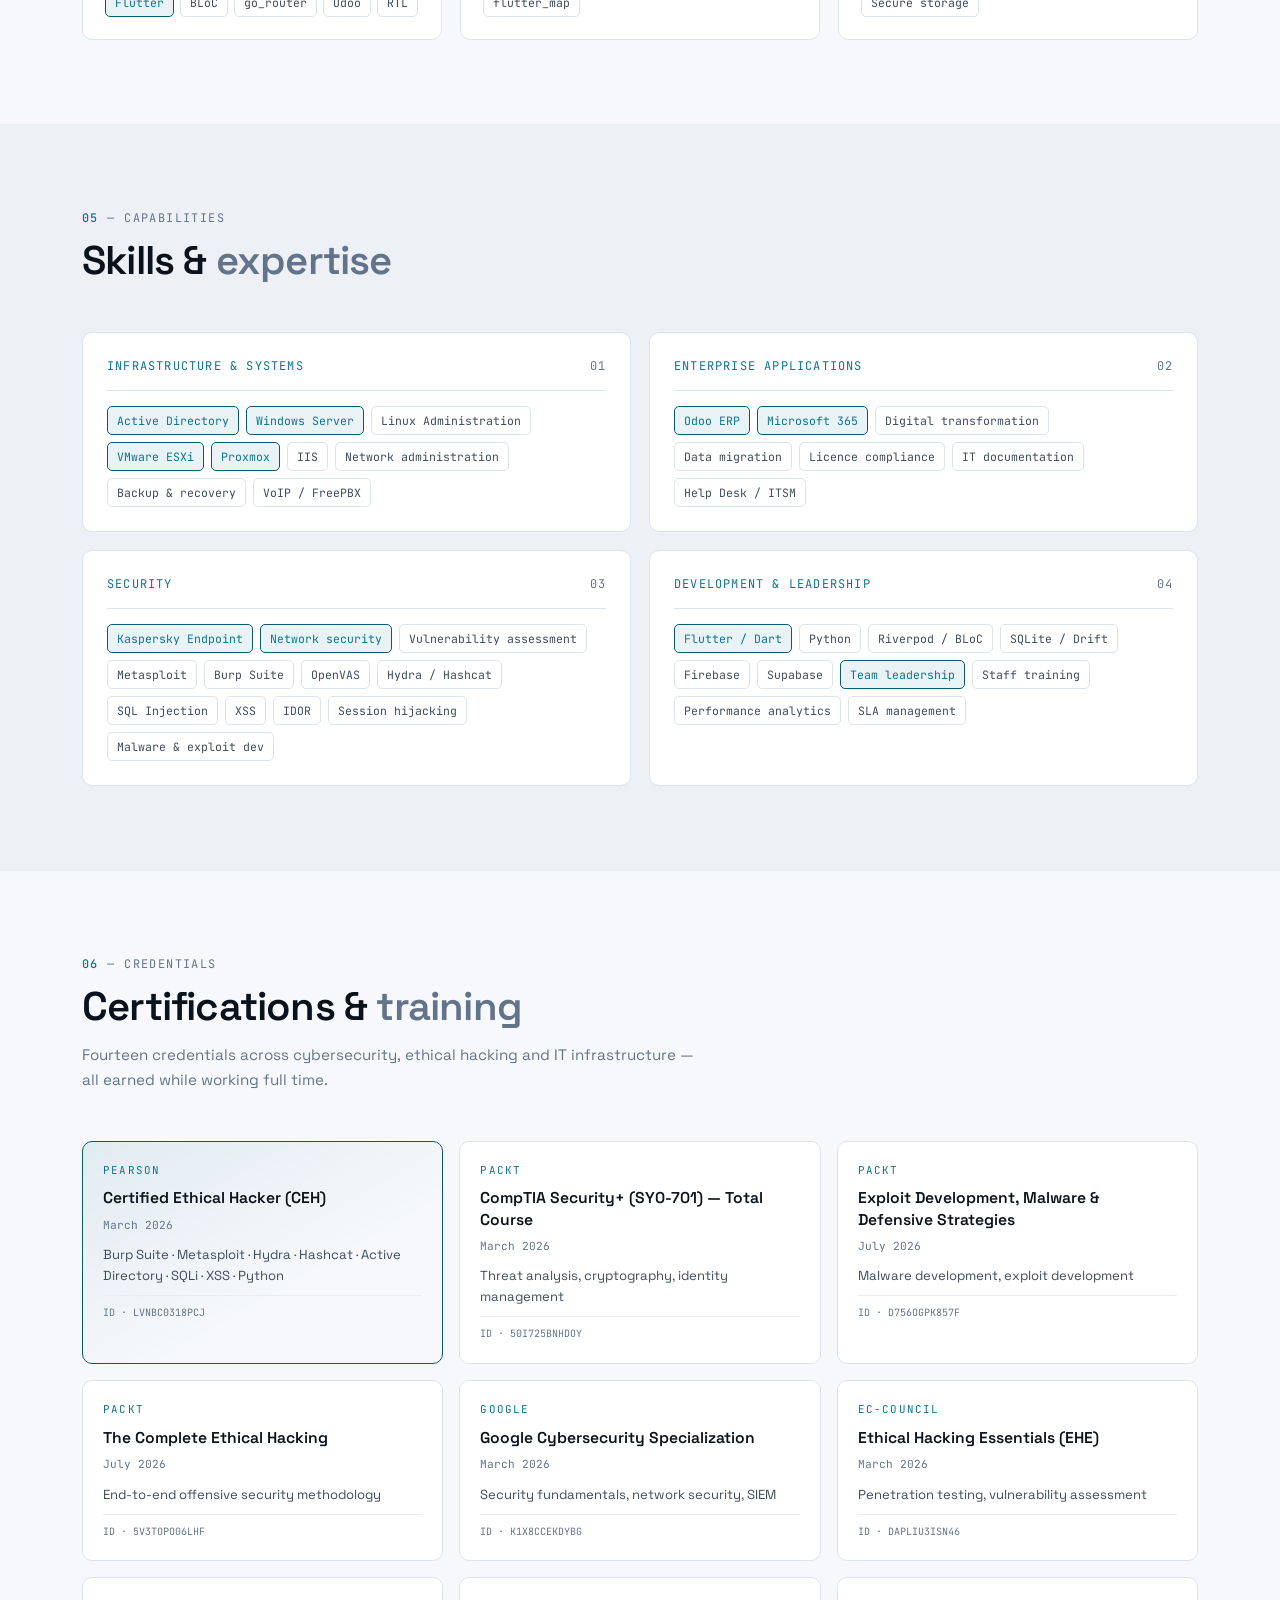
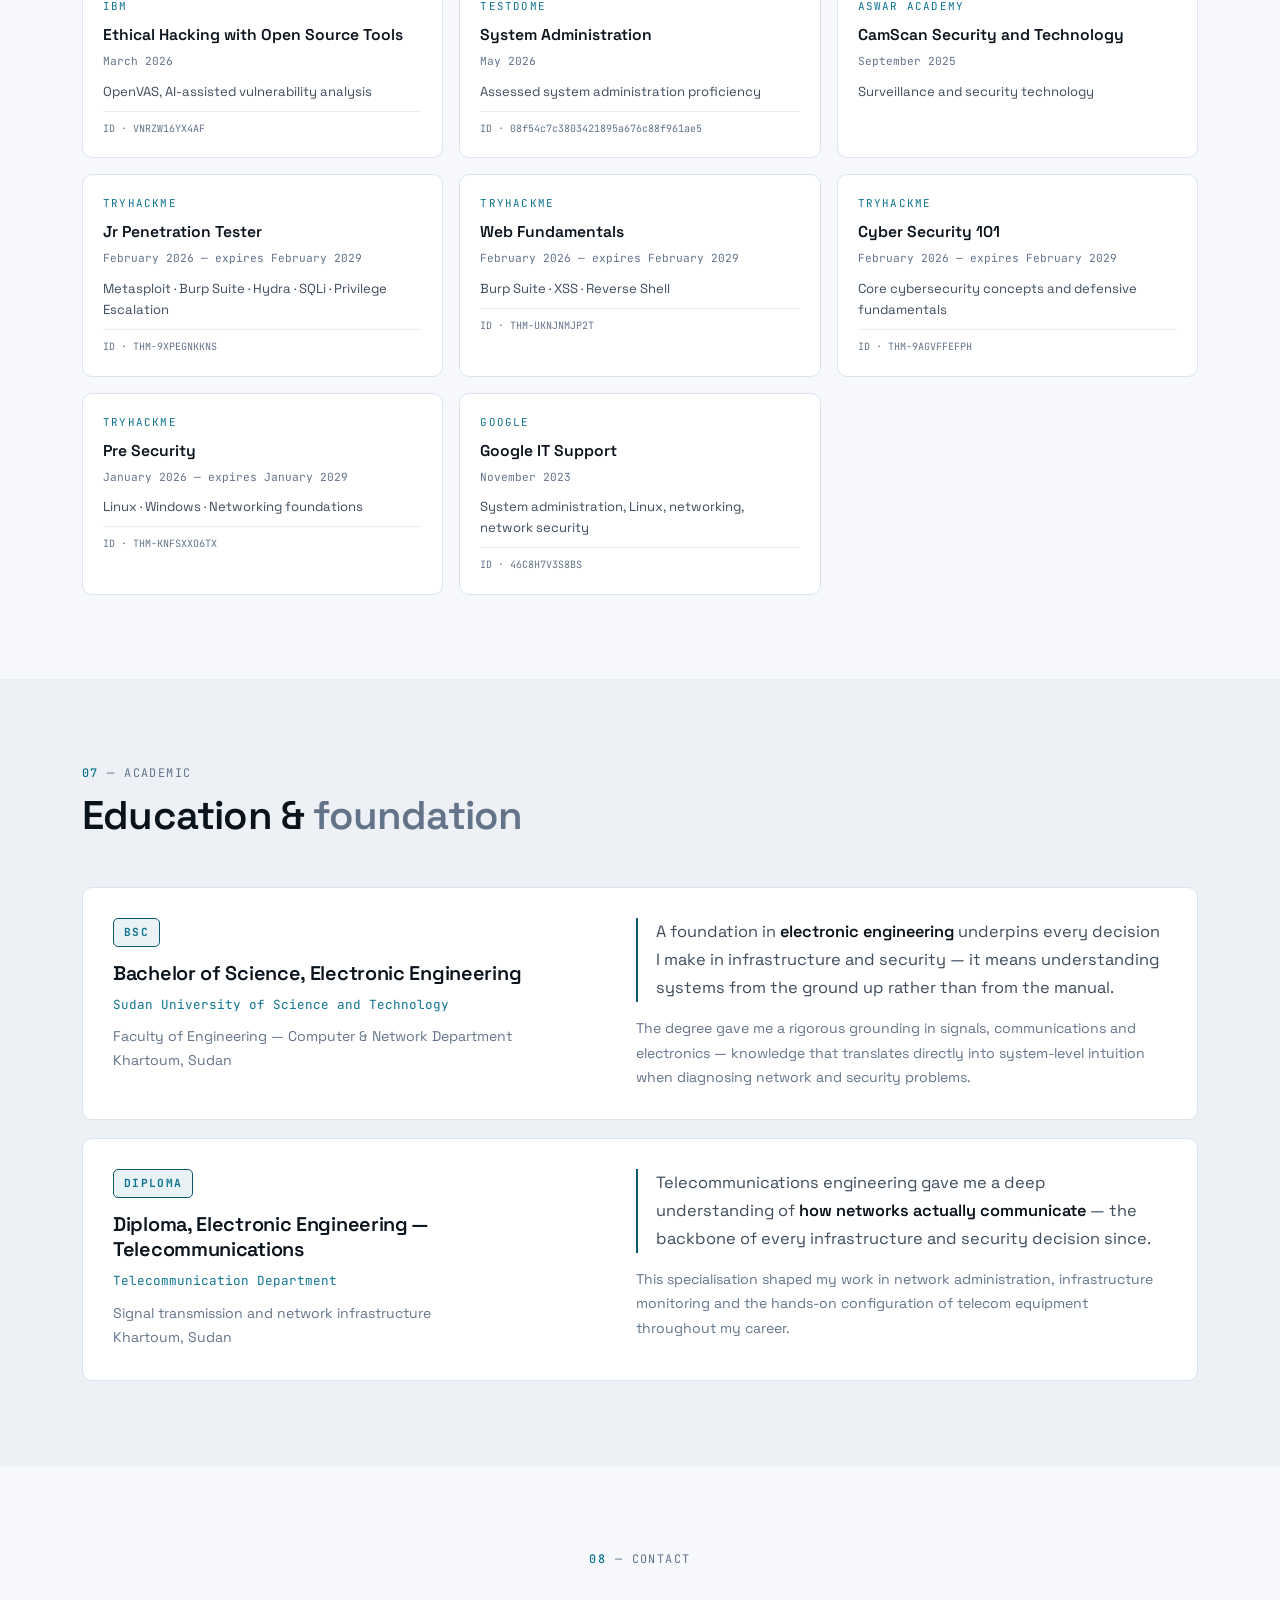
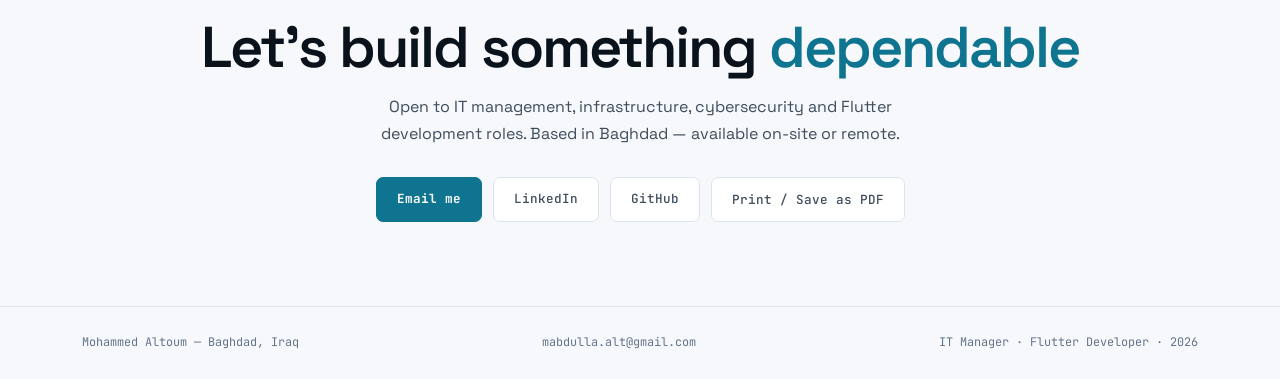
==== commit c796c5e9: "Recolour the falling blocks to a red-orange ember The blocks were low-alpha cyan, which read as bare" ====
--- a/index.html
+++ b/index.html
@@ -159,7 +159,15 @@
 
 /* ═══════════════ HERO ═══════════════ */
 #hero{padding-block:76px 68px;position:relative;overflow:hidden}
-#blocks{position:absolute;inset:0;width:100%;height:100%;z-index:0;pointer-events:none;opacity:.6}
+/* Backdrop layer: z-index 0 while .wrap (the hero content) sits at 1, so the
+   blocks always fall behind the text and photo. The mask only takes a light
+   bite out of the headline area — the colour stays readable everywhere else. */
+#blocks{position:absolute;inset:0;width:100%;height:100%;z-index:0;pointer-events:none;opacity:1;
+  mask-image:radial-gradient(ellipse 46% 40% at 32% 40%,rgba(0,0,0,.45) 0%,rgba(0,0,0,.8) 60%,#000 88%);
+  -webkit-mask-image:radial-gradient(ellipse 46% 40% at 32% 40%,rgba(0,0,0,.45) 0%,rgba(0,0,0,.8) 60%,#000 88%)}
+html[dir="rtl"] #blocks{
+  mask-image:radial-gradient(ellipse 46% 40% at 68% 40%,rgba(0,0,0,.45) 0%,rgba(0,0,0,.8) 60%,#000 88%);
+  -webkit-mask-image:radial-gradient(ellipse 46% 40% at 68% 40%,rgba(0,0,0,.45) 0%,rgba(0,0,0,.8) 60%,#000 88%)}
 .hero-grid{display:grid;grid-template-columns:1.55fr 1fr;gap:56px;align-items:start}
 .hero-name{font-size:clamp(2.6rem,7vw,4.4rem);font-weight:600;line-height:1.02;letter-spacing:-.035em;margin:20px 0 6px}
 .hero-name .ln{color:var(--muted)}
@@ -975,10 +983,11 @@
 
     var blocks = [], W = 0, H = 0, dpr = 1, raf = null, visible = true;
     var COUNT = 34;
-    /* Light needs darker, denser strokes — the dark palette washes out on white. */
+    /* Ember palette — red through orange. Light mode uses deeper, more
+       saturated tones because bright orange washes out on white. */
     var PALETTE = {
-      dark:  { colors: ['rgba(34,211,238,', 'rgba(125,143,163,', 'rgba(14,116,144,'], gain: 1 },
-      light: { colors: ['rgba(14,116,144,', 'rgba(71,90,110,', 'rgba(11,90,112,'],   gain: 1.7 }
+      dark:  { colors: ['rgba(255,126,60,', 'rgba(248,88,64,',  'rgba(255,168,84,'], gain: 1.15 },
+      light: { colors: ['rgba(208,68,22,',  'rgba(190,40,28,',  'rgba(222,104,34,'], gain: 1.35 }
     };
     var COLORS = PALETTE.dark.colors, GAIN = 1;
     function usePalette(t) {
@@ -1005,7 +1014,7 @@
         vy: 8 + Math.random() * 24,             // px per second
         rot: Math.random() * Math.PI,
         vr: (Math.random() - 0.5) * 0.5,
-        a: 0.05 + Math.random() * 0.22,
+        a: 0.38 + Math.random() * 0.5,
         c: COLORS[(Math.random() * COLORS.length) | 0]
       };
     }
@@ -1030,7 +1039,7 @@
         ctx.strokeStyle = b.c + (b.a * GAIN) + ')';
         ctx.lineWidth = 1;
         ctx.strokeRect(-b.s / 2, -b.s / 2, b.s, b.s);
-        ctx.fillStyle = b.c + (b.a * GAIN * 0.28) + ')';
+        ctx.fillStyle = b.c + (b.a * GAIN * 0.32) + ')';
         ctx.fillRect(-b.s / 2, -b.s / 2, b.s, b.s);
         ctx.restore();
       }
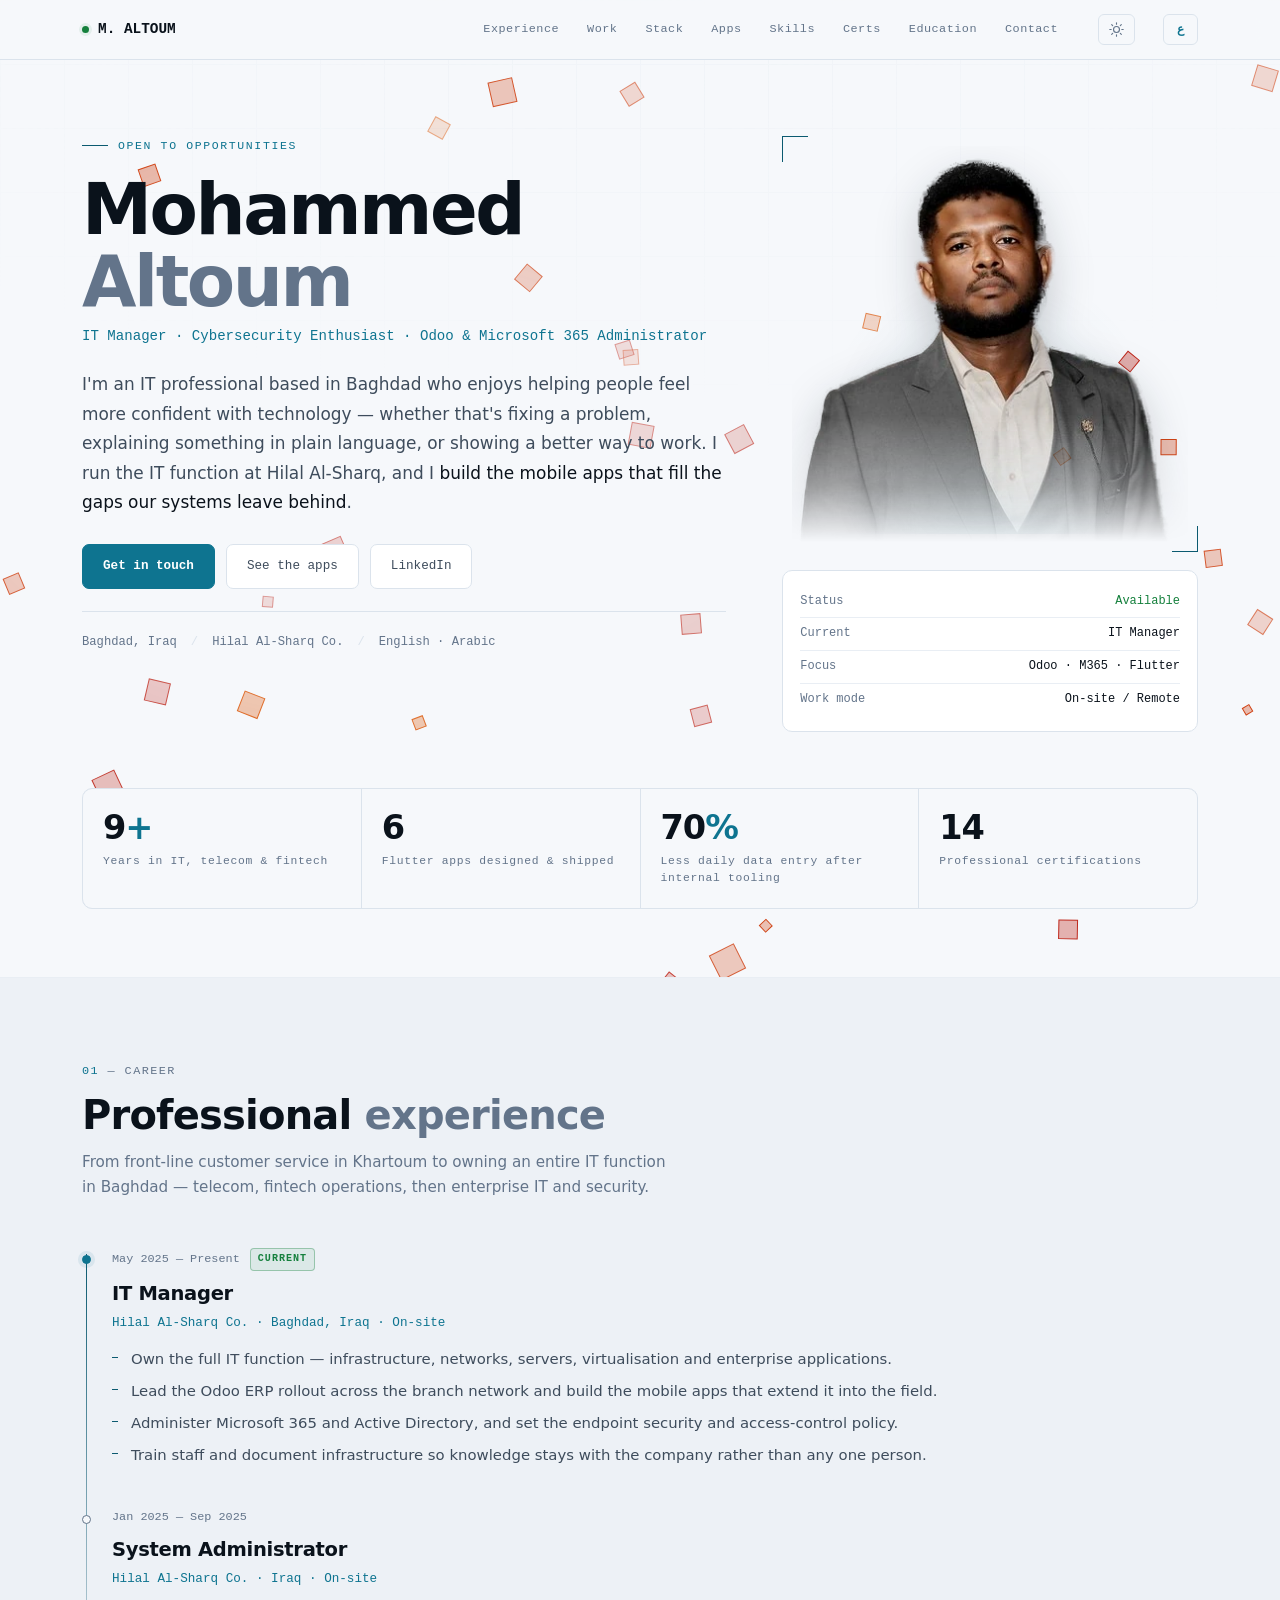
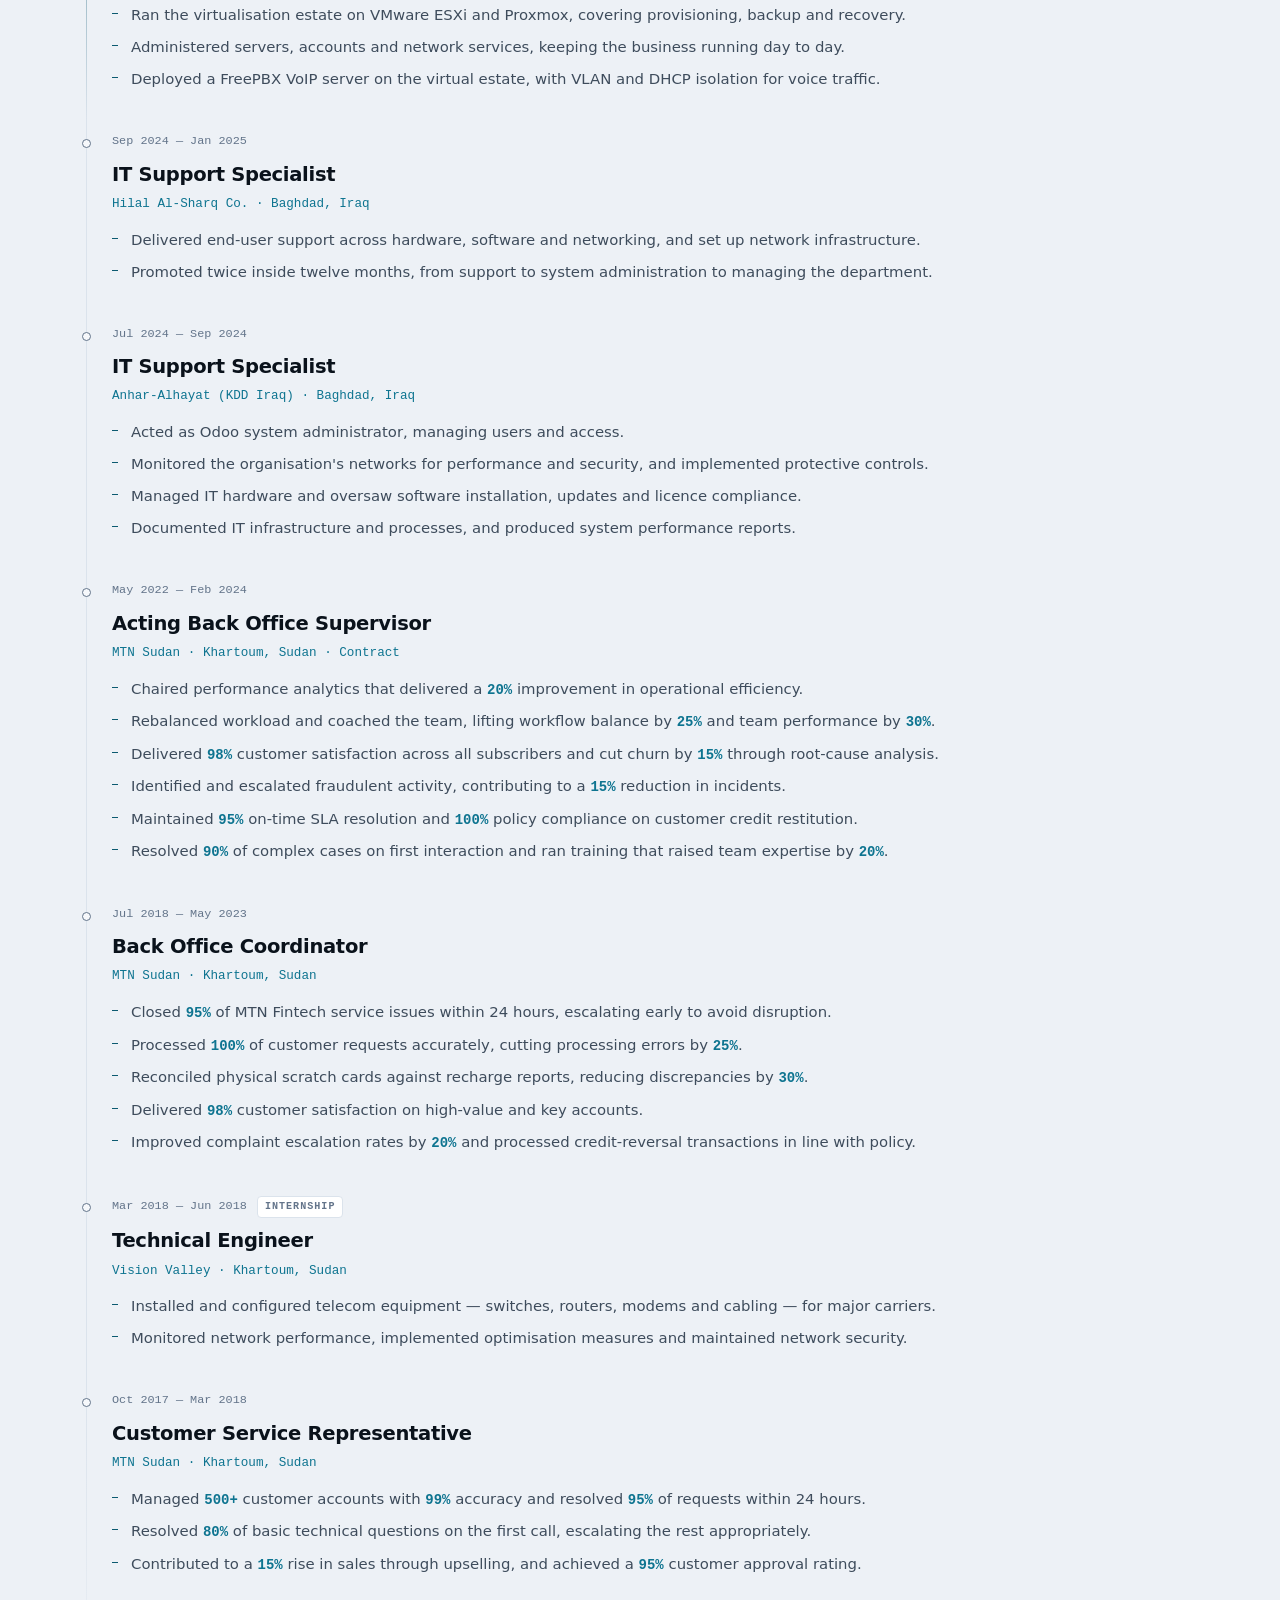
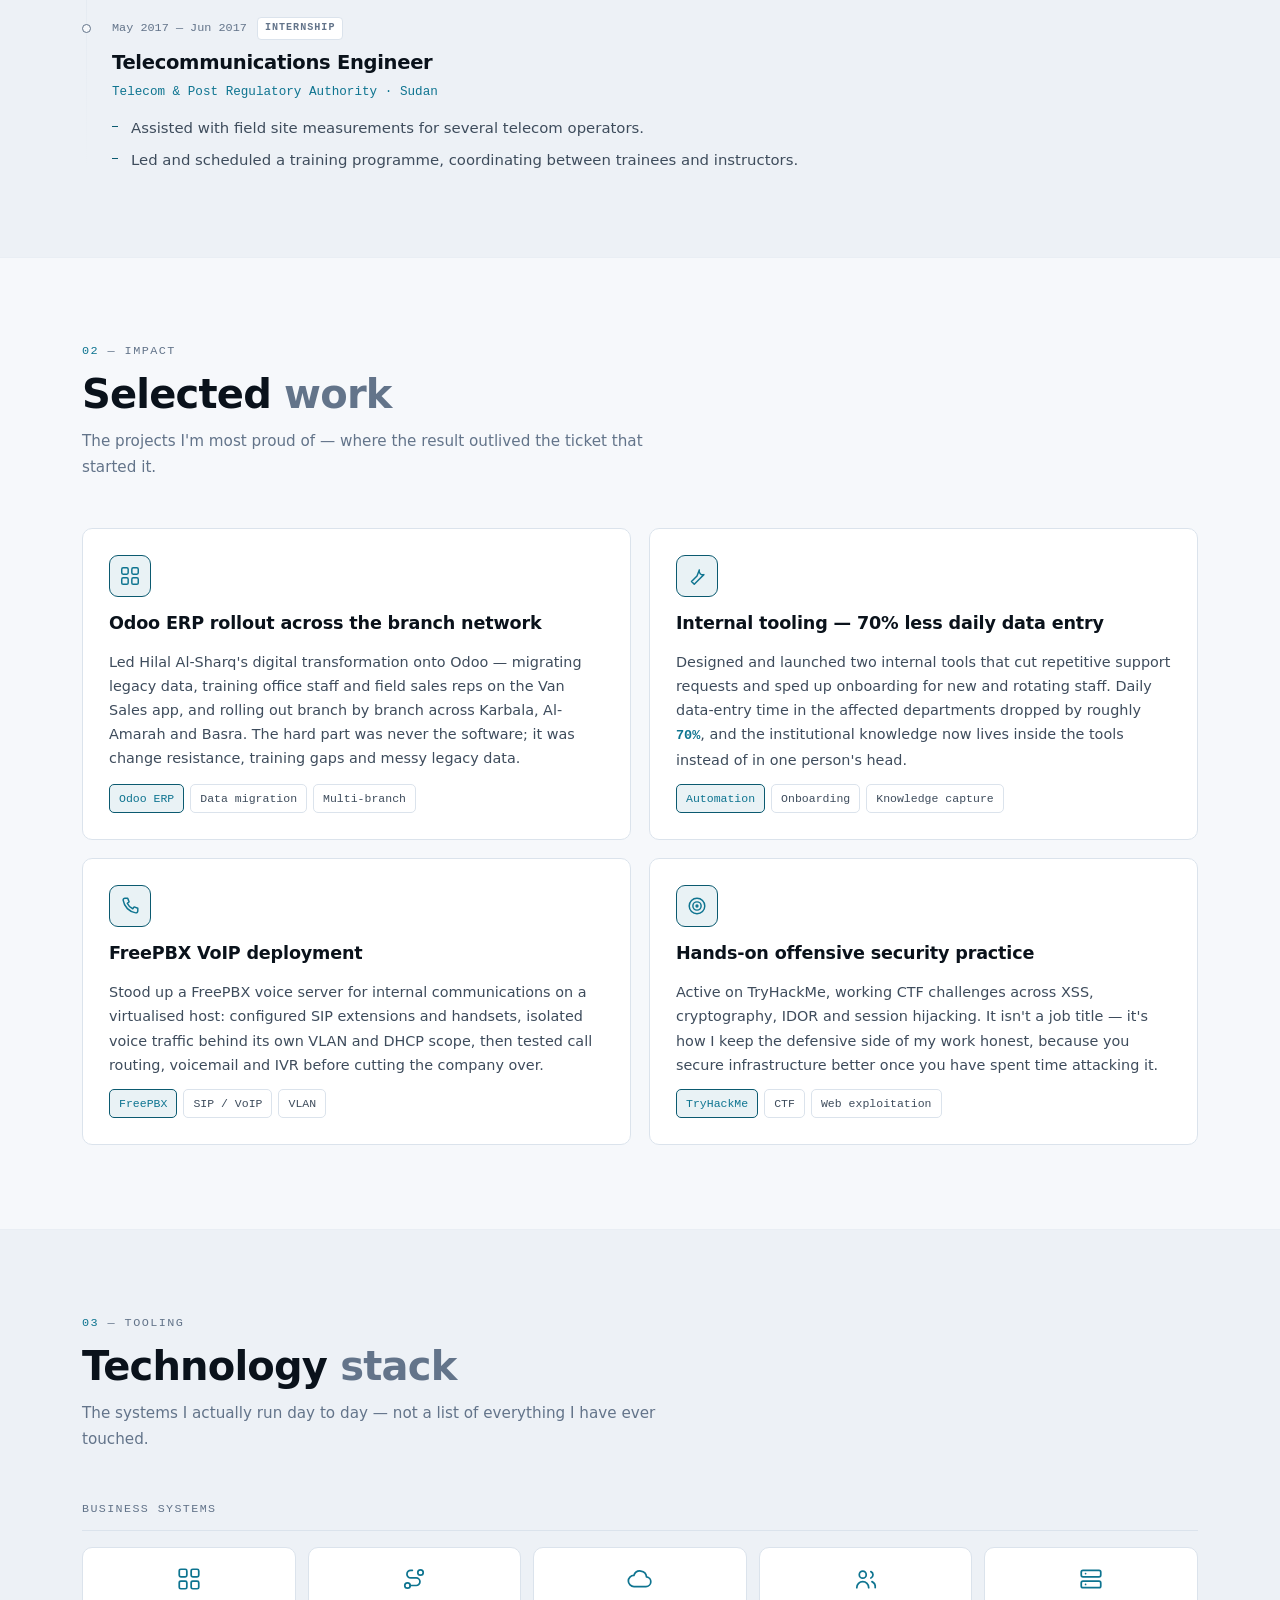
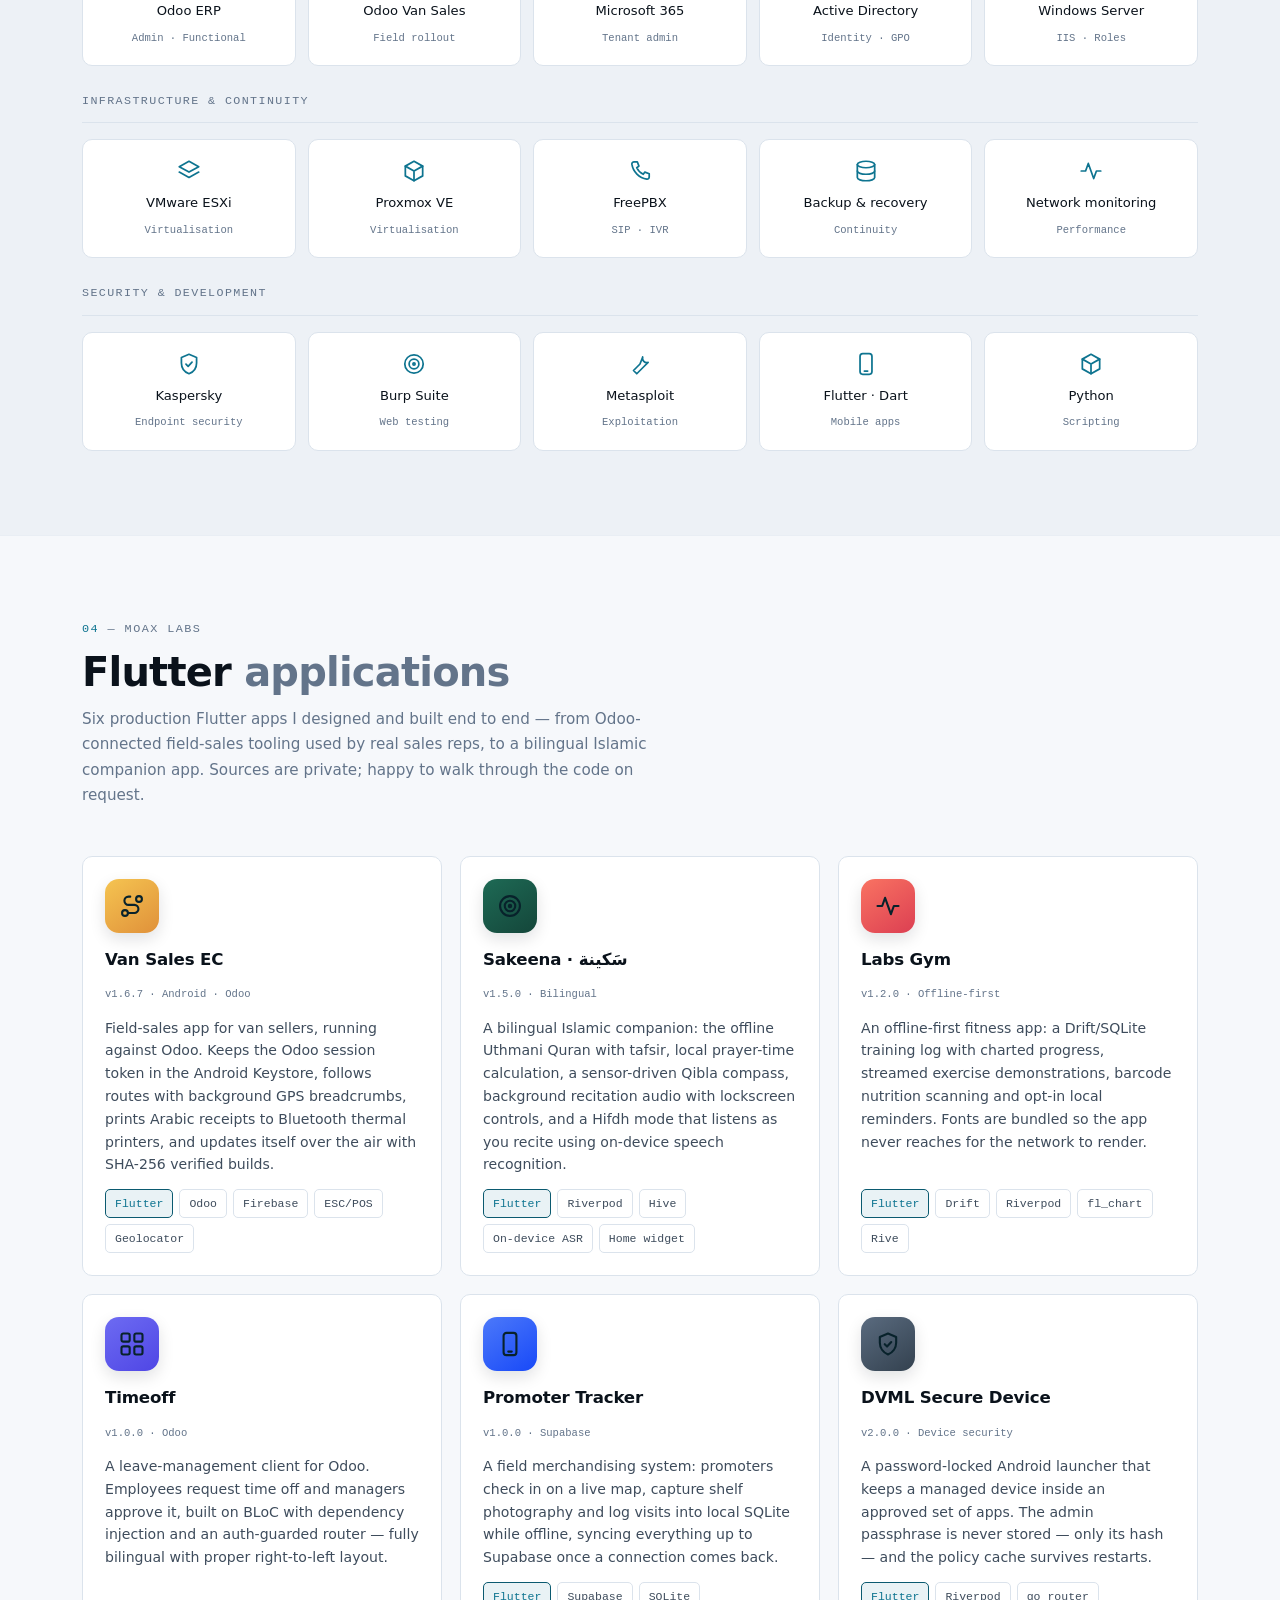
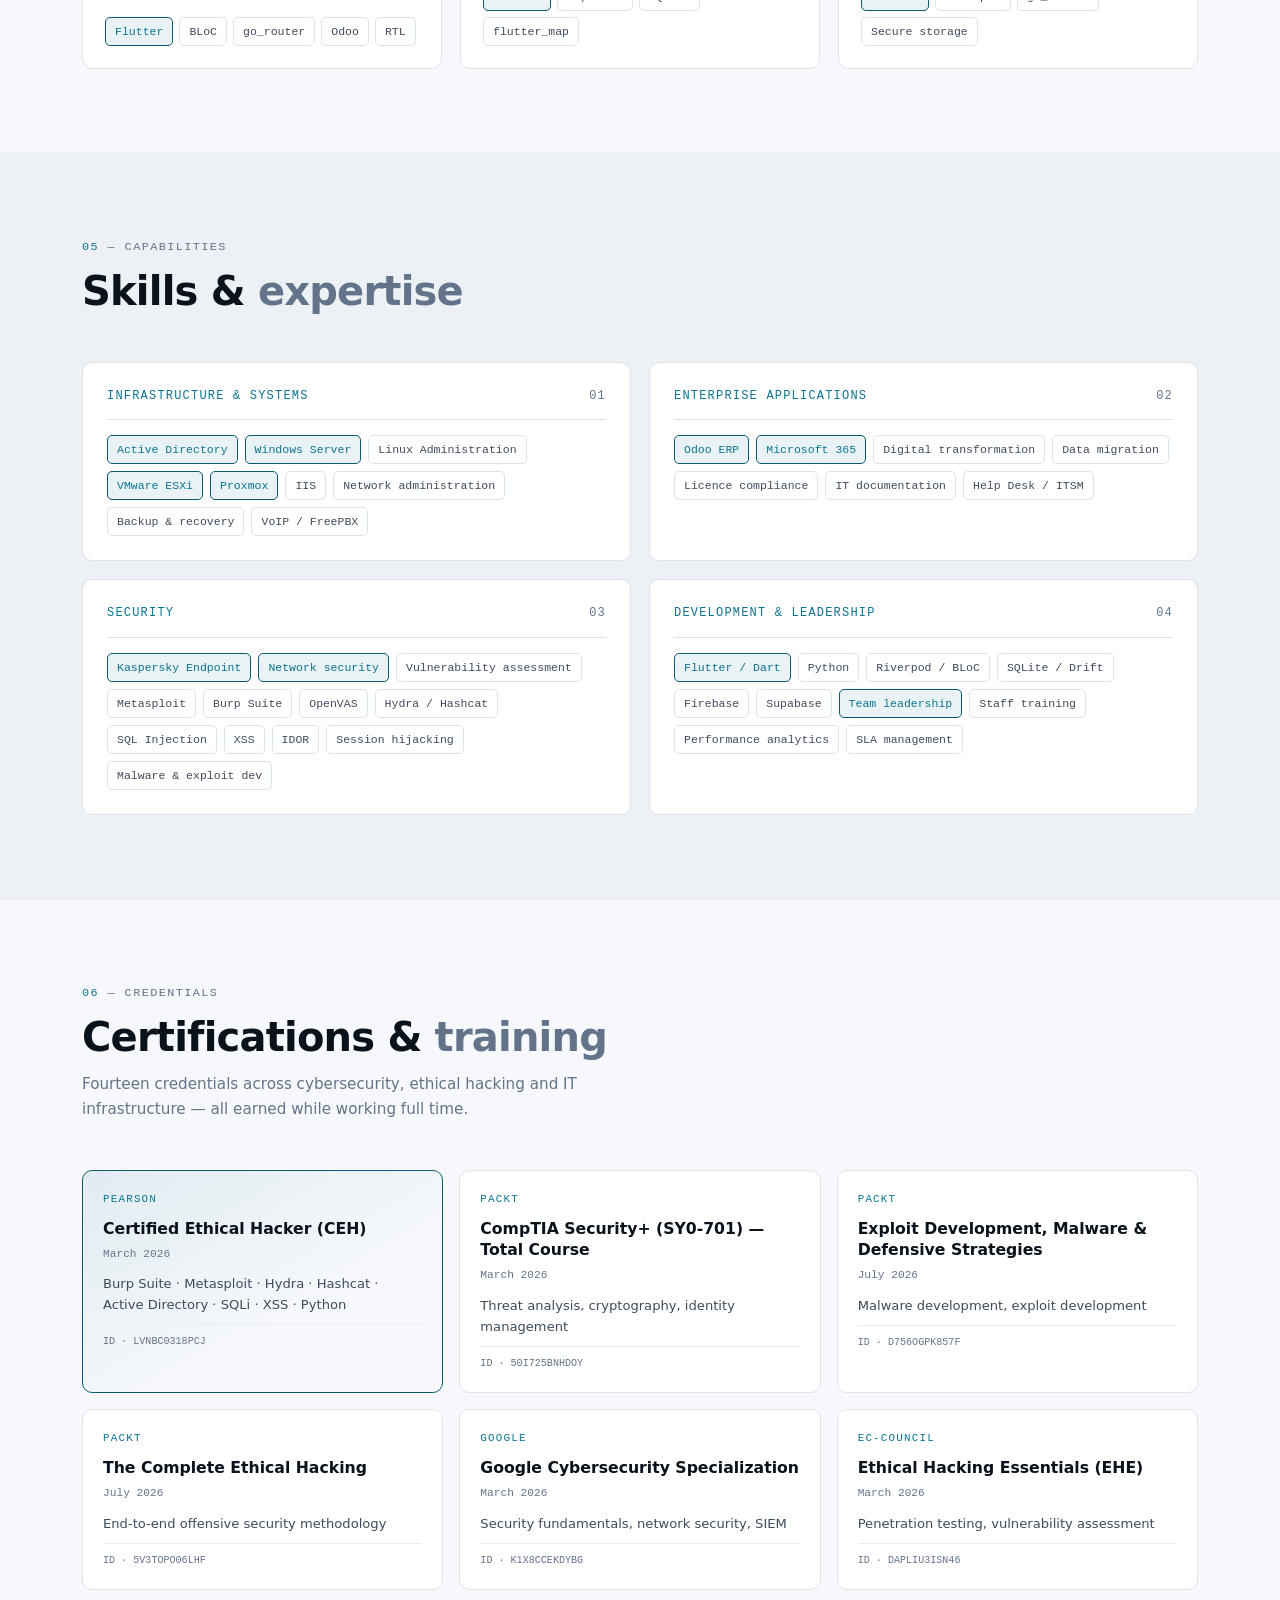
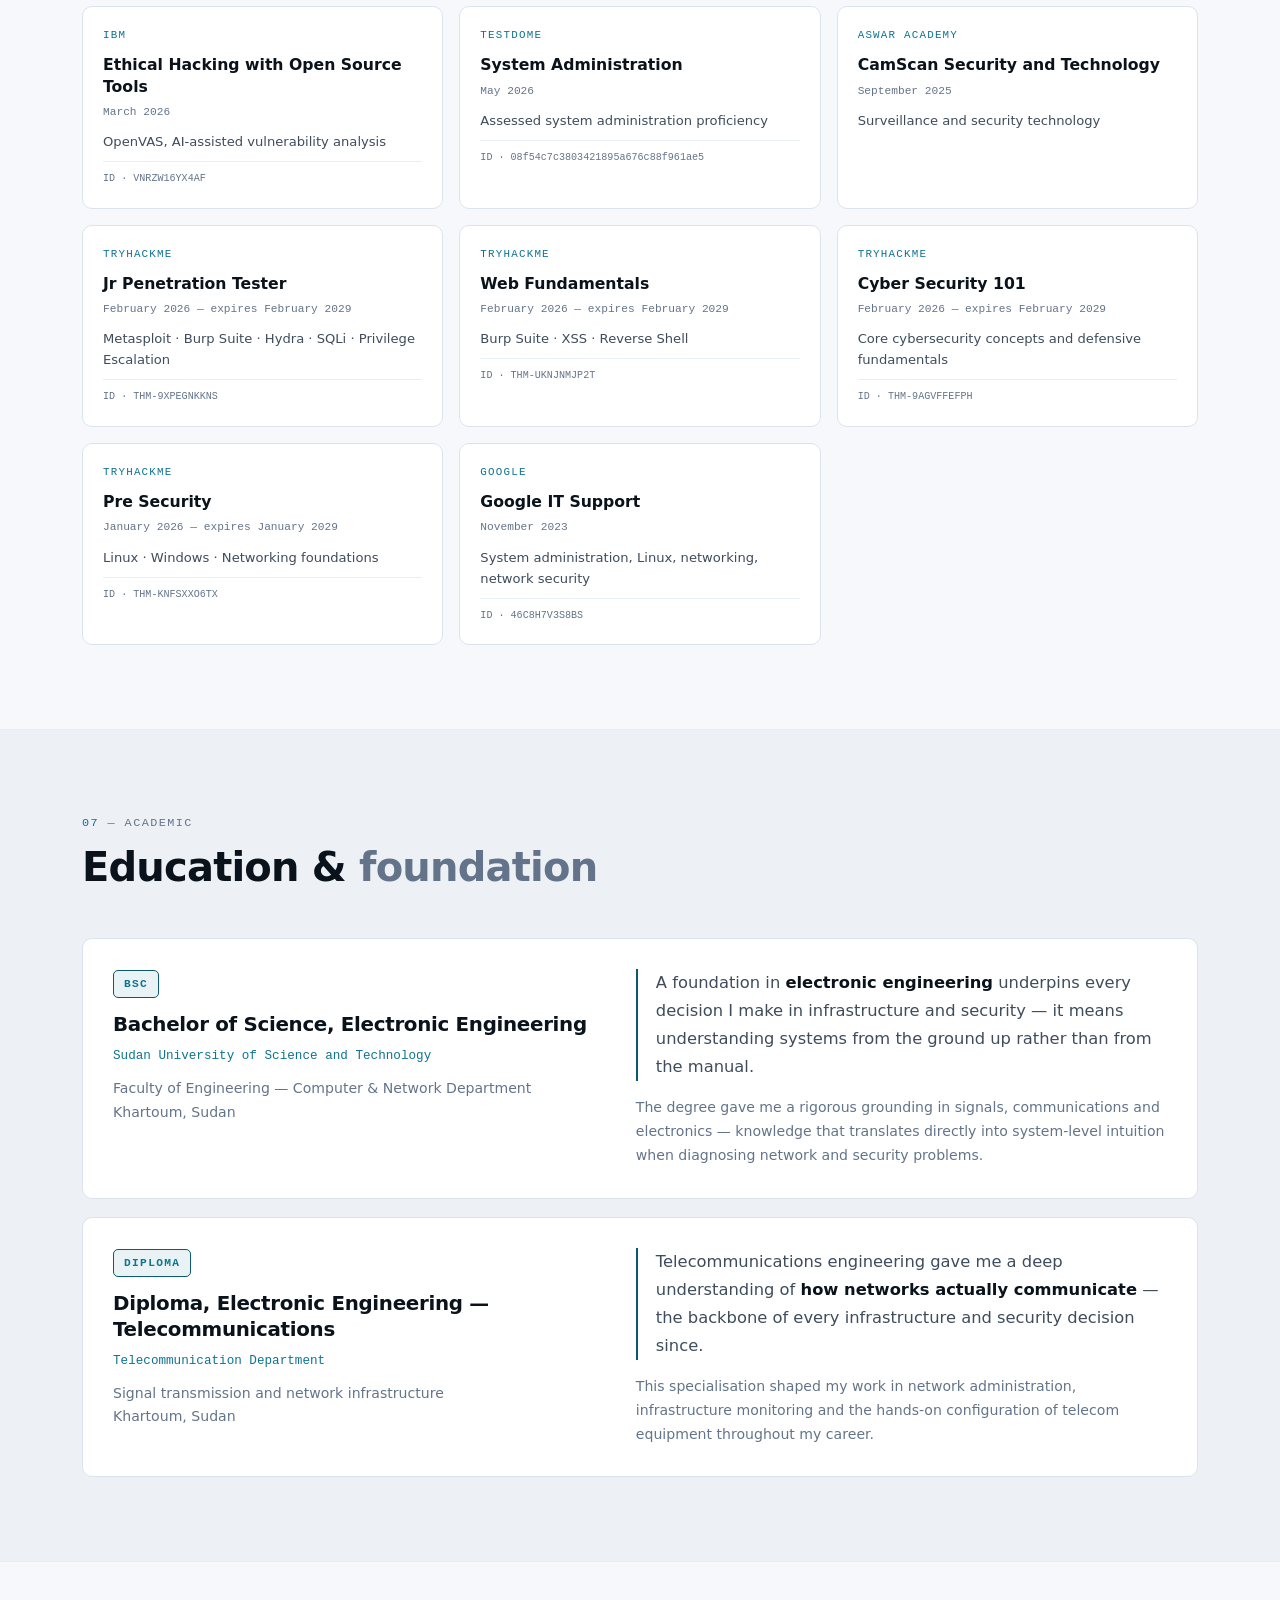
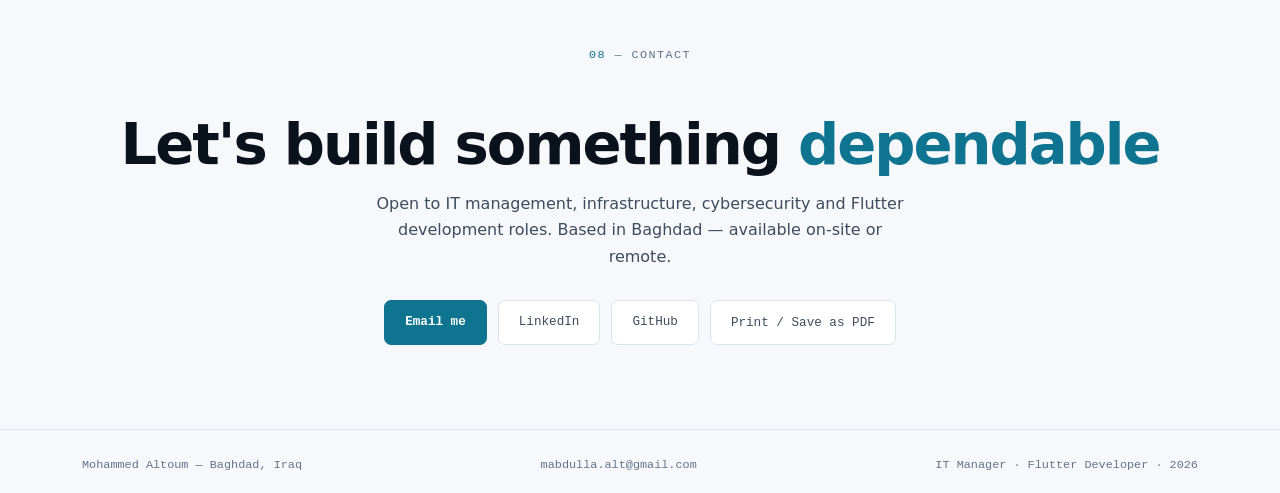
==== commit d3526ab9: "Harden against web vulnerabilities and cut the portrait out of its background Security -------- Audi" ====
--- a/index.html
+++ b/index.html
@@ -3,18 +3,30 @@
 <head>
 <meta charset="UTF-8"/>
 <meta name="viewport" content="width=device-width, initial-scale=1.0"/>
-<script>
-/* Runs before first paint so the chosen theme never flashes the wrong colours. */
-(function(){
-  var r=document.documentElement;
-  r.classList.add('js');
-  var saved=null;
-  try{ saved=localStorage.getItem('theme'); }catch(e){}
-  r.setAttribute('data-theme',
-    (saved==='light'||saved==='dark') ? saved
-      : (matchMedia('(prefers-color-scheme: light)').matches ? 'light' : 'dark'));
-})();
-</script>
+<!-- Content-Security-Policy. Scripts are same-origin only: there are no inline
+     handlers and no inline <script>, so no 'unsafe-inline' is needed for the
+     sink that actually matters. Styles still need 'unsafe-inline' because the
+     page uses a large inline stylesheet plus per-element style attributes;
+     CSS injection is not reachable here as no user input is ever rendered.
+     Note: frame-ancestors, HSTS and X-Content-Type-Options are ignored in a
+     meta tag and must be sent as real HTTP headers — see ./_headers. -->
+<meta http-equiv="Content-Security-Policy" content="
+  default-src 'none';
+  script-src 'self';
+  style-src 'self' 'unsafe-inline' https://fonts.googleapis.com;
+  font-src https://fonts.gstatic.com;
+  img-src 'self' data:;
+  connect-src 'none';
+  object-src 'none';
+  media-src 'none';
+  frame-src 'none';
+  worker-src 'none';
+  manifest-src 'none';
+  base-uri 'none';
+  form-action 'none';
+  upgrade-insecure-requests"/>
+<meta name="referrer" content="strict-origin-when-cross-origin"/>
+<script src="assets/theme-init.js"></script>
 <title>Mohammed Altoum — IT Manager, Odoo &amp; Microsoft 365 Administrator</title>
 <meta name="description" content="Mohammed Altoum — IT Manager in Baghdad, Iraq. Odoo ERP and Microsoft 365 administration, infrastructure, virtualisation and cybersecurity. CEH certified."/>
 <meta name="author" content="Mohammed Altoum"/>
@@ -41,7 +53,7 @@
   --amber:#FBBF24;
   --nav-bg:rgba(11,15,20,.82);
   --tile-shadow:0 6px 18px rgba(34,211,238,.14);
-  --photo-gray:28%;
+  --photo-gray:22%; --photo-shadow:drop-shadow(0 18px 26px rgba(0,0,0,.55));
   --sans:'Space Grotesk',system-ui,-apple-system,sans-serif;
   --mono:'JetBrains Mono',ui-monospace,'SFMono-Regular',Menlo,monospace;
   --maxw:1180px; --nav-h:60px; --r:10px;
@@ -60,7 +72,7 @@
     --amber:#B45309;
     --nav-bg:rgba(246,248,251,.85);
     --tile-shadow:0 6px 16px rgba(10,18,27,.12);
-    --photo-gray:12%;
+    --photo-gray:8%; --photo-shadow:drop-shadow(0 16px 22px rgba(10,18,27,.22));
     color-scheme:light;
   }
 }
@@ -74,7 +86,7 @@
   --amber:#B45309;
   --nav-bg:rgba(246,248,251,.85);
   --tile-shadow:0 6px 16px rgba(10,18,27,.12);
-  --photo-gray:12%;
+  --photo-gray:8%; --photo-shadow:drop-shadow(0 16px 22px rgba(10,18,27,.22));
   color-scheme:light;
 }
 *,*::before,*::after{box-sizing:border-box;margin:0;padding:0}
@@ -191,9 +203,19 @@
 .photo-frame::before,.photo-frame::after{content:'';position:absolute;width:26px;height:26px;border:1px solid var(--accent-deep)}
 .photo-frame::before{top:0;inset-inline-start:0;border-inline-end:0;border-bottom:0}
 .photo-frame::after{bottom:0;inset-inline-end:0;border-inline-start:0;border-top:0}
-.hero-photo{width:100%;aspect-ratio:1/1;object-fit:cover;object-position:50% 18%;display:block;border-radius:var(--r);
-  border:1px solid var(--line);filter:grayscale(var(--photo-gray)) contrast(1.04);transition:filter .35s}
-.hero-photo:hover{filter:grayscale(0) contrast(1)}
+/* The portrait is a transparent cut-out, so it gets no border or plate —
+   it stands directly on the page with a glow behind it for separation. */
+.photo-stage{position:relative}
+.photo-stage::before{content:'';position:absolute;inset:14% 4% 2% 4%;border-radius:50% 50% var(--r) var(--r);
+  background:radial-gradient(ellipse 66% 78% at 50% 74%,var(--accent-soft),transparent 72%);
+  pointer-events:none}
+/* The source photo was cropped square, so the cut-out ends in a hard edge at
+   the chest. Fade the last stretch out instead of slicing it flat. */
+.hero-photo{position:relative;width:100%;height:auto;display:block;
+  filter:grayscale(var(--photo-gray)) contrast(1.04) var(--photo-shadow);transition:filter .35s;
+  mask-image:linear-gradient(to bottom,#000 68%,rgba(0,0,0,.55) 86%,transparent 100%);
+  -webkit-mask-image:linear-gradient(to bottom,#000 68%,rgba(0,0,0,.55) 86%,transparent 100%)}
+.hero-photo:hover{filter:grayscale(0) contrast(1) var(--photo-shadow)}
 .status-card{background:var(--surface);border:1px solid var(--line);border-radius:var(--r);
   padding:15px 17px;font-family:var(--mono);font-size:.75rem}
 .status-row{display:flex;justify-content:space-between;gap:12px;padding-block:6px}
@@ -369,6 +391,7 @@
   html.js .rv,html.js .fall{opacity:1!important;transform:none!important}
   .hero-grid{grid-template-columns:2.2fr 1fr;gap:20px}
   .hero-photo{filter:grayscale(100%);max-width:150px}
+  .photo-stage::before{display:none!important}
   .stats{margin-top:18px}
   .tl-item,.work,.app,.cert,.skill-card,.edu,.stack{break-inside:avoid;page-break-inside:avoid}
   .work,.app,.cert,.skill-card,.edu,.status-card,.stack{border:1px solid var(--line)!important}
@@ -418,11 +441,11 @@
       <a href="#education"      data-en="Education"  data-ar="التعليم">Education</a>
       <a href="#contact"        data-en="Contact"    data-ar="التواصل">Contact</a>
     </div>
-    <button class="theme-btn" id="themeBtn" onclick="toggleTheme()" aria-label="Switch between light and dark theme" title="Switch theme">
+    <button class="theme-btn" id="themeBtn" type="button" aria-label="Switch between light and dark theme" title="Switch theme">
       <svg class="icon i-sun"  aria-hidden="true"><use href="#i-sun"/></svg>
       <svg class="icon i-moon" aria-hidden="true"><use href="#i-moon"/></svg>
     </button>
-    <button class="lang-btn" id="langBtn" onclick="toggleLang()" aria-label="Switch language">ع</button>
+    <button class="lang-btn" id="langBtn" type="button" aria-label="Switch language">ع</button>
   </div>
 </nav>
 
@@ -446,7 +469,7 @@
         <div class="btn-row">
           <a class="btn btn-primary" href="#contact" data-en="Get in touch" data-ar="تواصل معي">Get in touch</a>
           <a class="btn btn-ghost" href="#apps" data-en="See the apps" data-ar="شاهد التطبيقات">See the apps</a>
-          <a class="btn btn-ghost" href="https://www.linkedin.com/in/mohammed-abdallah28" target="_blank" rel="noopener">LinkedIn</a>
+          <a class="btn btn-ghost" href="https://www.linkedin.com/in/mohammed-abdallah28" target="_blank" rel="noopener noreferrer">LinkedIn</a>
         </div>
         <div class="meta-line">
           <span class="mono-keep" data-en="Baghdad, Iraq" data-ar="بغداد، العراق">Baghdad, Iraq</span>
@@ -459,7 +482,9 @@
 
       <aside class="hero-side">
         <div class="photo-frame">
-          <img class="hero-photo" src="[data-uri]" alt="Mohammed Altoum" width="400" height="400"/>
+          <div class="photo-stage">
+            <img class="hero-photo" src="[data-uri]" alt="Mohammed Altoum" width="400" height="400" decoding="async"/>
+          </div>
         </div>
         <dl class="status-card">
           <div class="status-row"><dt data-en="Status" data-ar="الحالة">Status</dt><dd class="ok" data-en="Available" data-ar="متاح">Available</dd></div>
@@ -874,9 +899,9 @@
     <p class="contact-sub rv" data-en="Open to IT management, infrastructure, cybersecurity and Flutter development roles. Based in Baghdad — available on-site or remote." data-ar="متاح لأدوار في إدارة تقنية المعلومات والبنية التحتية والأمن السيبراني وتطوير Flutter. مقيم في بغداد — متاح حضورياً أو عن بُعد.">Open to IT management, infrastructure, cybersecurity and Flutter development roles. Based in Baghdad — available on-site or remote.</p>
     <div class="btn-row rv">
       <a class="btn btn-primary" href="mailto:mabdulla.alt@gmail.com" data-en="Email me" data-ar="راسلني">Email me</a>
-      <a class="btn btn-ghost" href="https://www.linkedin.com/in/mohammed-abdallah28" target="_blank" rel="noopener">LinkedIn</a>
-      <a class="btn btn-ghost" href="https://github.com/moax342" target="_blank" rel="noopener">GitHub</a>
-      <button class="btn btn-ghost" onclick="window.print()" data-en="Print / Save as PDF" data-ar="طباعة / حفظ PDF">Print / Save as PDF</button>
+      <a class="btn btn-ghost" href="https://www.linkedin.com/in/mohammed-abdallah28" target="_blank" rel="noopener noreferrer">LinkedIn</a>
+      <a class="btn btn-ghost" href="https://github.com/moax342" target="_blank" rel="noopener noreferrer">GitHub</a>
+      <button class="btn btn-ghost" id="printBtn" type="button" data-en="Print / Save as PDF" data-ar="طباعة / حفظ PDF">Print / Save as PDF</button>
     </div>
   </div>
 </section>
@@ -891,184 +916,6 @@
   </div>
 </footer>
 
-<script>
-(function () {
-  'use strict';
-  var reduced = matchMedia('(prefers-reduced-motion: reduce)').matches;
-
-  /* ── Language toggle (EN ⇄ AR) ── */
-  var lang = 'en';
-  window.toggleLang = function () {
-    lang = (lang === 'en') ? 'ar' : 'en';
-    var html = document.documentElement;
-    html.setAttribute('lang', lang);
-    html.setAttribute('dir', lang === 'ar' ? 'rtl' : 'ltr');
-    document.getElementById('langBtn').textContent = (lang === 'en') ? 'ع' : 'EN';
-    document.querySelectorAll('[data-en]').forEach(function (el) {
-      var val = el.getAttribute('data-' + lang);
-      if (val !== null) el.innerHTML = val;
-    });
-  };
-
-  /* ── Theme toggle (light ⇄ dark) ── */
-  var themeChange = [];                      // listeners that need to repaint
-  function currentTheme() { return document.documentElement.getAttribute('data-theme') || 'dark'; }
-
-  function applyTheme(t) {
-    document.documentElement.setAttribute('data-theme', t);
-    var meta = document.querySelector('meta[name="theme-color"]');
-    if (meta) meta.setAttribute('content', t === 'light' ? '#F6F8FB' : '#0B0F14');
-    themeChange.forEach(function (fn) { fn(t); });
-  }
-
-  window.toggleTheme = function () {
-    var next = currentTheme() === 'light' ? 'dark' : 'light';
-    try { localStorage.setItem('theme', next); } catch (e) {}
-    applyTheme(next);
-  };
-
-  /* Follow the OS while the visitor hasn't made an explicit choice */
-  var mq = matchMedia('(prefers-color-scheme: light)');
-  (mq.addEventListener ? mq.addEventListener.bind(mq, 'change') : mq.addListener.bind(mq))(function (e) {
-    var saved = null;
-    try { saved = localStorage.getItem('theme'); } catch (err) {}
-    if (saved !== 'light' && saved !== 'dark') applyTheme(e.matches ? 'light' : 'dark');
-  });
-
-  /* ── Reveal / falling-card entrances ── */
-  var animated = document.querySelectorAll('.rv, .fall');
-  function revealAll() { animated.forEach(function (el) { el.classList.add('in'); }); }
-
-  if (reduced || !('IntersectionObserver' in window)) {
-    revealAll();
-  } else {
-    setTimeout(revealAll, 3500);           // safety net: never leave content hidden
-    var io = new IntersectionObserver(function (entries) {
-      entries.forEach(function (e) {
-        if (e.isIntersecting) { e.target.classList.add('in'); io.unobserve(e.target); }
-      });
-    }, { rootMargin: '0px 0px -8% 0px', threshold: 0.05 });
-    animated.forEach(function (el) { io.observe(el); });
-  }
-
-  /* ── Active nav tracking ── */
-  var navLinks = [].slice.call(document.querySelectorAll('.nav-links a'));
-  var sections = navLinks.map(function (a) { return document.querySelector(a.getAttribute('href')); }).filter(Boolean);
-
-  if ('IntersectionObserver' in window && sections.length) {
-    var current = null;
-    function paintNav() {
-      var target = (window.scrollY < 120) ? null : current;
-      navLinks.forEach(function (a) {
-        a.classList.toggle('active', target !== null && a.getAttribute('href') === target);
-      });
-    }
-    var spy = new IntersectionObserver(function (entries) {
-      entries.forEach(function (e) { if (e.isIntersecting) current = '#' + e.target.id; });
-      paintNav();
-    }, { rootMargin: '-45% 0px -50% 0px', threshold: 0 });
-    sections.forEach(function (s) { spy.observe(s); });
-    addEventListener('scroll', paintNav, { passive: true });
-  }
-
-  /* ── Hero backdrop: blocks falling through the grid ──
-     Cheap 2D canvas, capped block count, paused whenever the hero is
-     off-screen or the tab is hidden so it costs nothing in the background. */
-  (function fallingBlocks() {
-    var cv = document.getElementById('blocks');
-    if (!cv || reduced) { if (cv) cv.style.display = 'none'; return; }
-
-    var ctx = cv.getContext('2d', { alpha: true });
-    if (!ctx) return;
-
-    var blocks = [], W = 0, H = 0, dpr = 1, raf = null, visible = true;
-    var COUNT = 34;
-    /* Ember palette — red through orange. Light mode uses deeper, more
-       saturated tones because bright orange washes out on white. */
-    var PALETTE = {
-      dark:  { colors: ['rgba(255,126,60,', 'rgba(248,88,64,',  'rgba(255,168,84,'], gain: 1.15 },
-      light: { colors: ['rgba(208,68,22,',  'rgba(190,40,28,',  'rgba(222,104,34,'], gain: 1.35 }
-    };
-    var COLORS = PALETTE.dark.colors, GAIN = 1;
-    function usePalette(t) {
-      var p = PALETTE[t] || PALETTE.dark;
-      COLORS = p.colors; GAIN = p.gain;
-      for (var i = 0; i < blocks.length; i++) blocks[i].c = COLORS[(Math.random() * COLORS.length) | 0];
-    }
-
-    function size() {
-      dpr = Math.min(devicePixelRatio || 1, 2);
-      var r = cv.getBoundingClientRect();
-      W = r.width; H = r.height;
-      cv.width = Math.round(W * dpr);
-      cv.height = Math.round(H * dpr);
-      ctx.setTransform(dpr, 0, 0, dpr, 0, 0);
-    }
-
-    function spawn(seeded) {
-      var s = 7 + Math.random() * 20;
-      return {
-        x: Math.random() * W,
-        y: seeded ? Math.random() * H : -s - Math.random() * H * 0.4,
-        s: s,
-        vy: 8 + Math.random() * 24,             // px per second
-        rot: Math.random() * Math.PI,
-        vr: (Math.random() - 0.5) * 0.5,
-        a: 0.38 + Math.random() * 0.5,
-        c: COLORS[(Math.random() * COLORS.length) | 0]
-      };
-    }
-
-    function build() { blocks = []; for (var i = 0; i < COUNT; i++) blocks.push(spawn(true)); }
-
-    var last = 0;
-    function frame(t) {
-      raf = requestAnimationFrame(frame);
-      if (!visible) { last = t; return; }
-      var dt = last ? Math.min((t - last) / 1000, 0.05) : 0;
-      last = t;
-      ctx.clearRect(0, 0, W, H);
-      for (var i = 0; i < blocks.length; i++) {
-        var b = blocks[i];
-        b.y += b.vy * dt;
-        b.rot += b.vr * dt;
-        if (b.y - b.s > H) blocks[i] = spawn(false);
-        ctx.save();
-        ctx.translate(b.x, b.y);
-        ctx.rotate(b.rot);
-        ctx.strokeStyle = b.c + (b.a * GAIN) + ')';
-        ctx.lineWidth = 1;
-        ctx.strokeRect(-b.s / 2, -b.s / 2, b.s, b.s);
-        ctx.fillStyle = b.c + (b.a * GAIN * 0.32) + ')';
-        ctx.fillRect(-b.s / 2, -b.s / 2, b.s, b.s);
-        ctx.restore();
-      }
-    }
-
-    size(); build();
-    usePalette(currentTheme());
-    themeChange.push(usePalette);
-    raf = requestAnimationFrame(frame);
-
-    var rt;
-    addEventListener('resize', function () {
-      clearTimeout(rt);
-      rt = setTimeout(function () { size(); build(); }, 160);
-    }, { passive: true });
-
-    document.addEventListener('visibilitychange', function () { visible = !document.hidden; last = 0; });
-
-    if ('IntersectionObserver' in window) {
-      new IntersectionObserver(function (es) {
-        visible = es[0].isIntersecting && !document.hidden;
-        last = 0;
-      }, { threshold: 0 }).observe(cv);
-    }
-  })();
-
-  /* ── Everything visible before printing ── */
-  addEventListener('beforeprint', revealAll);
-})();
-</script>
+<script src="assets/app.js" defer></script>
 </body>
 </html>
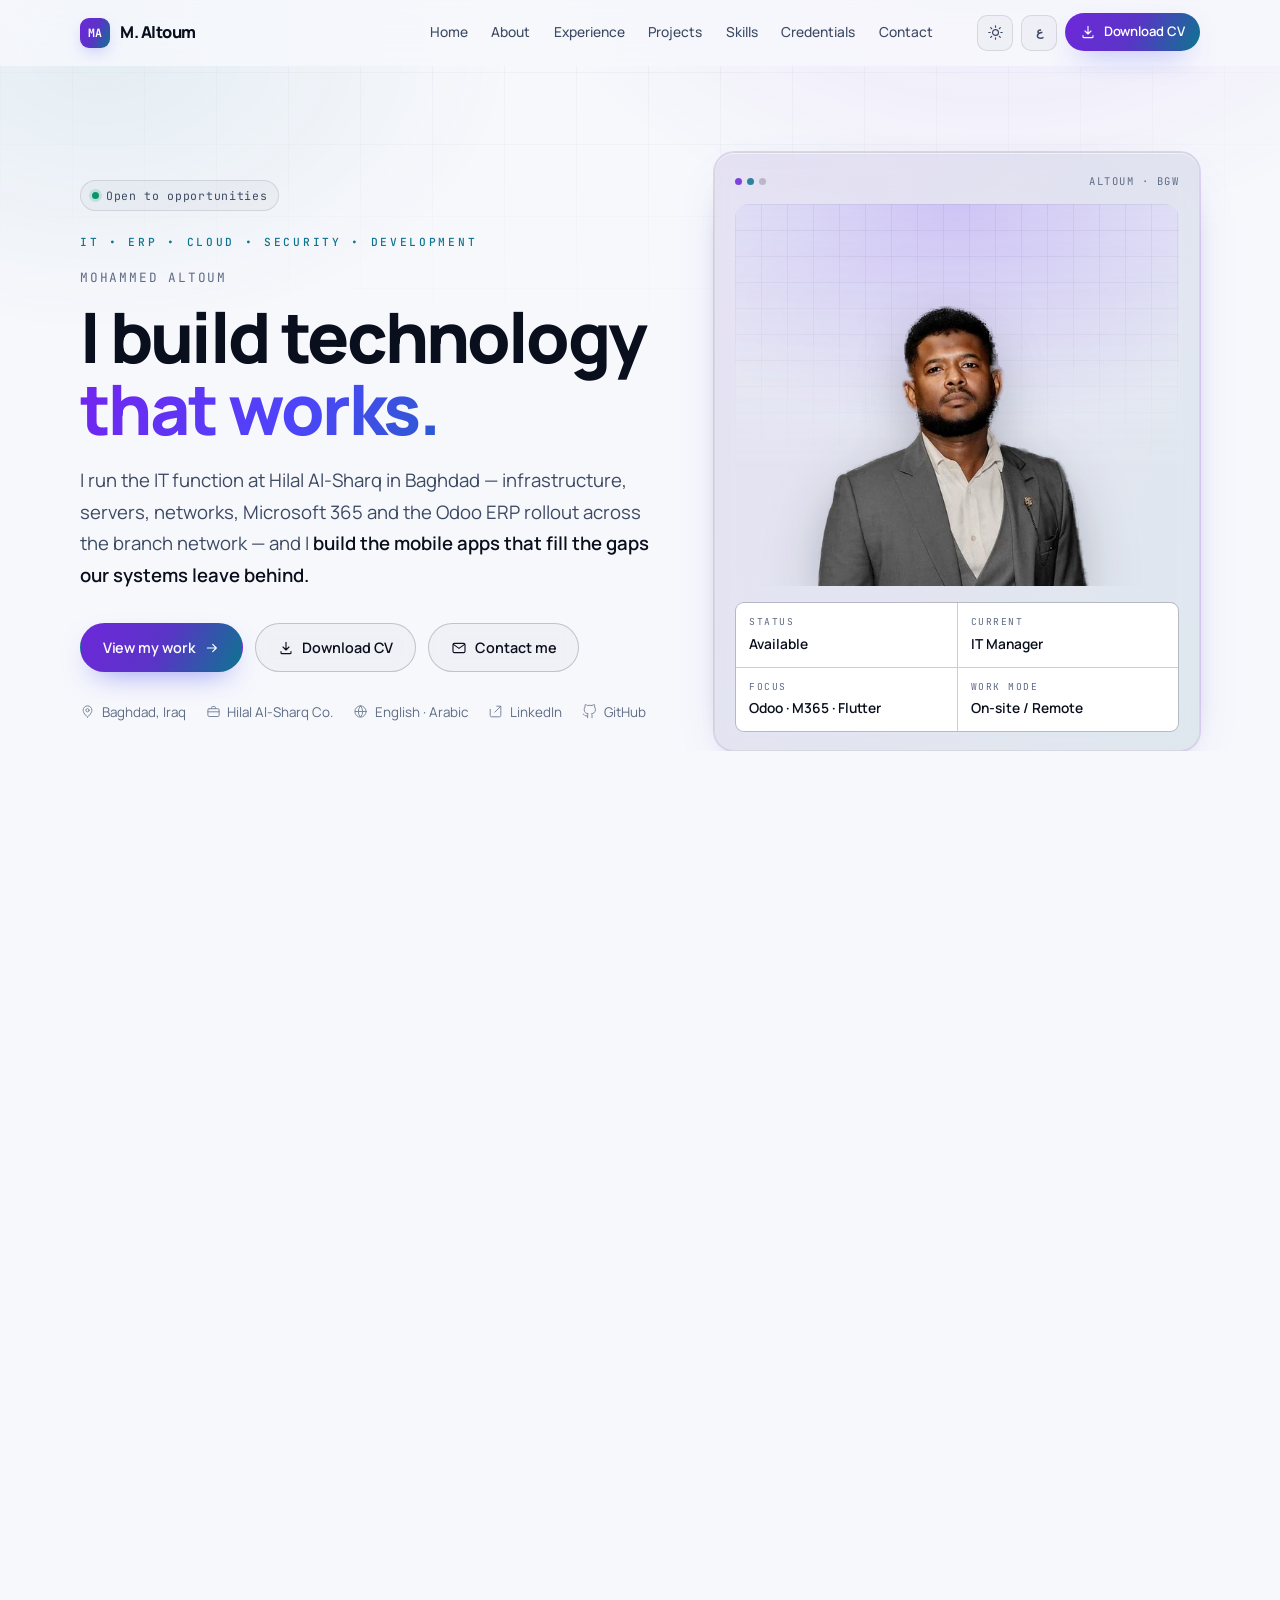
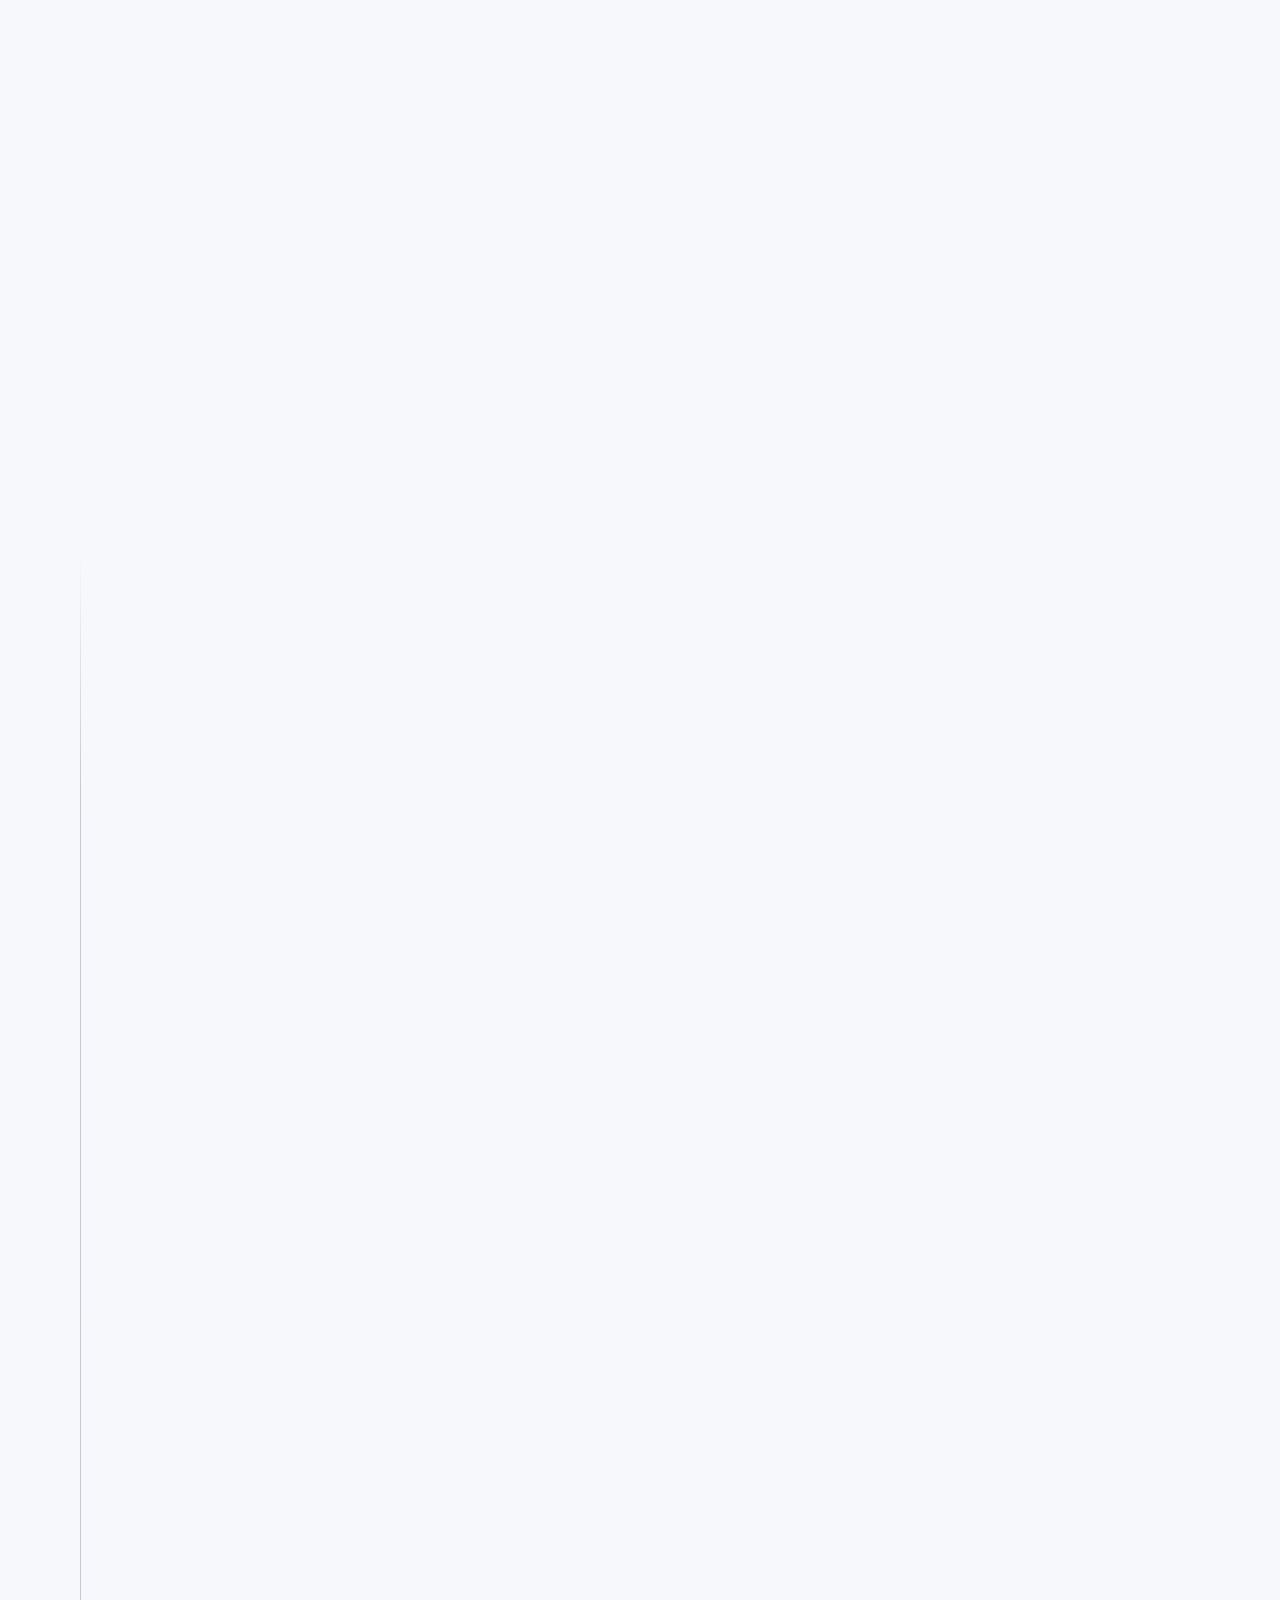
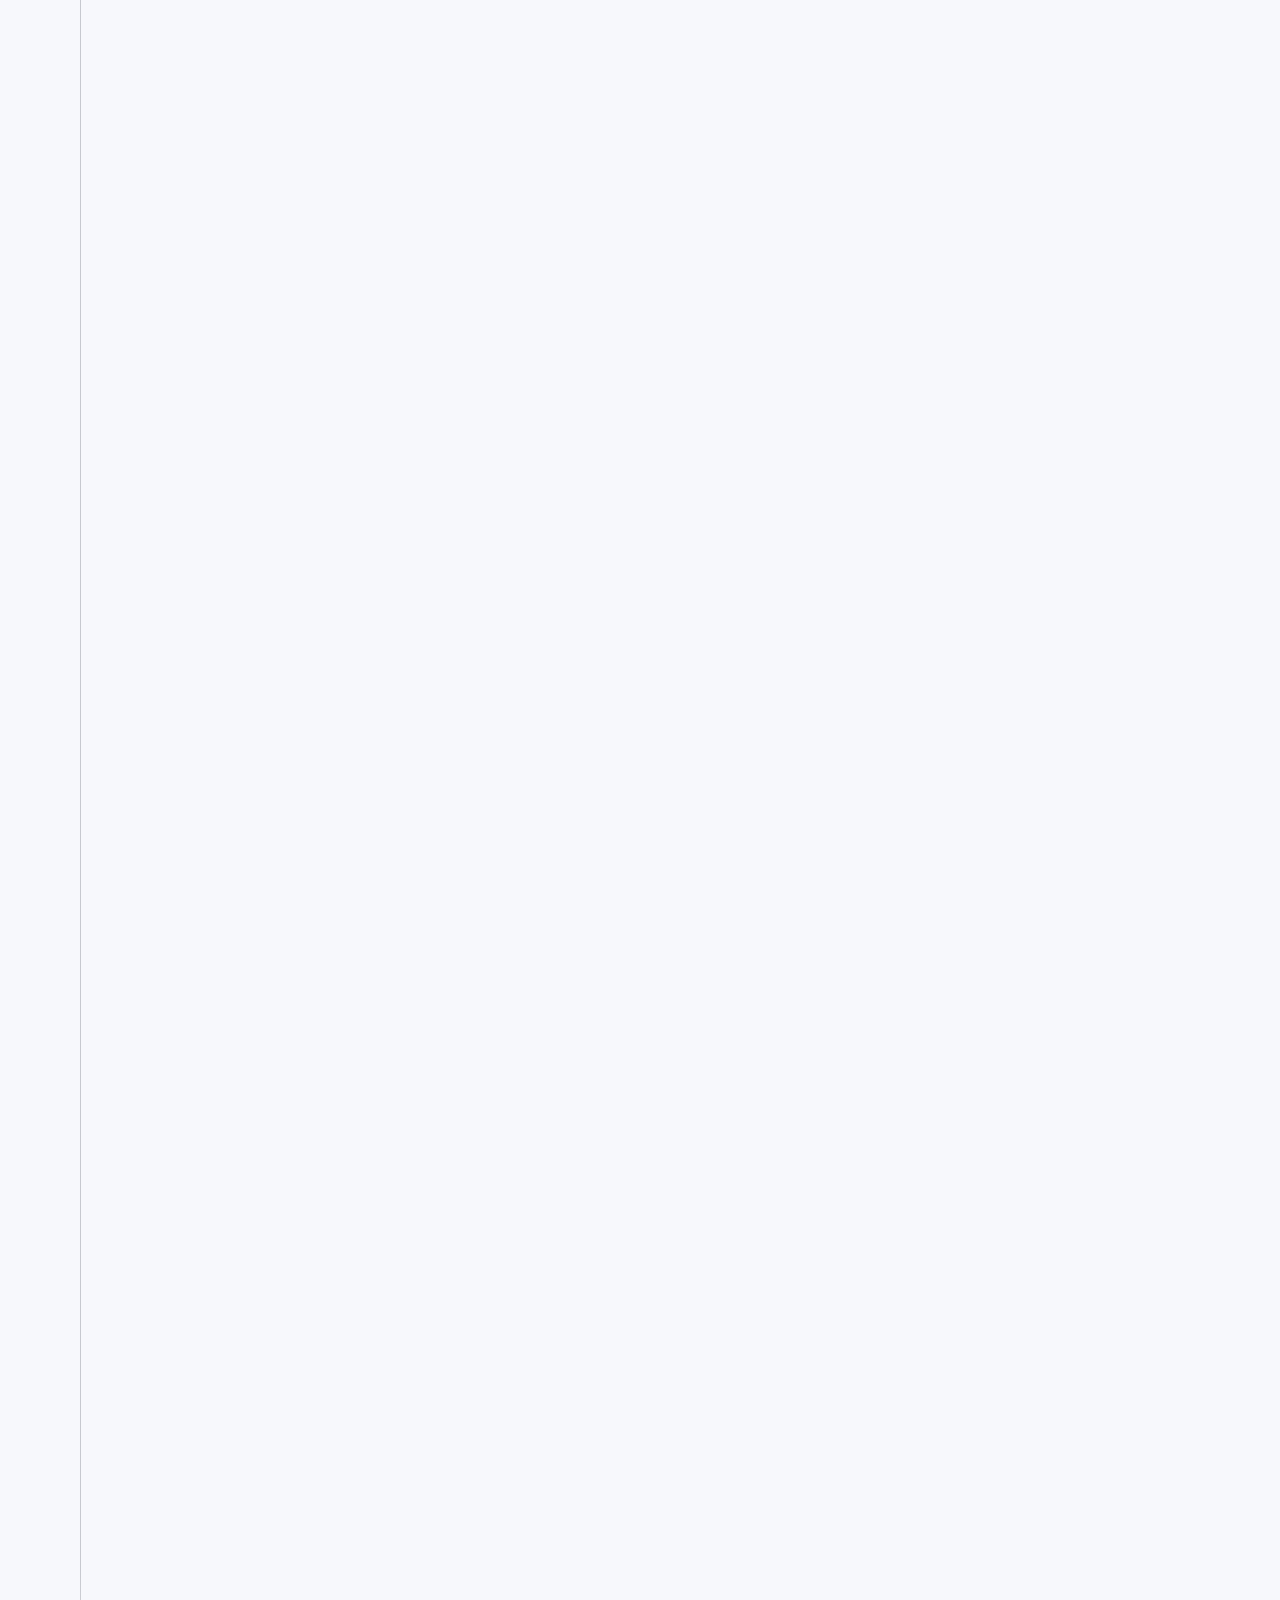
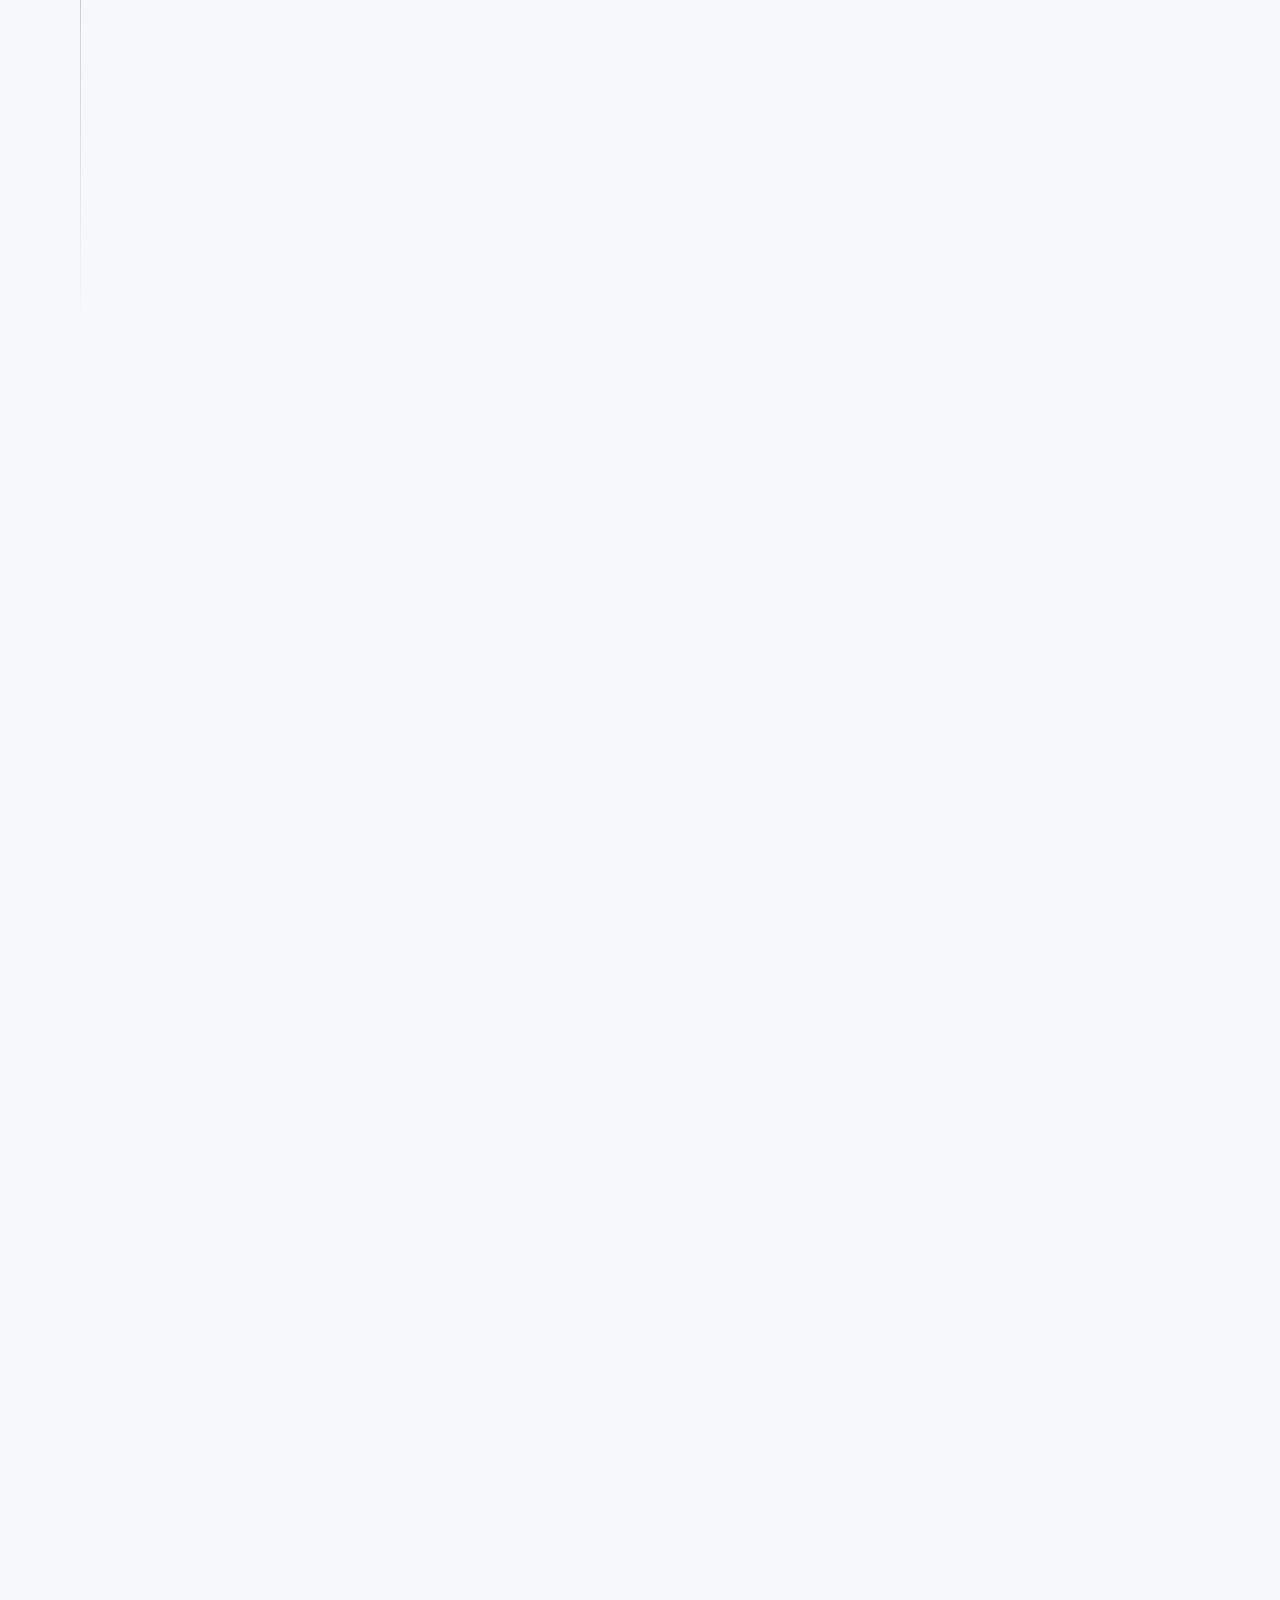
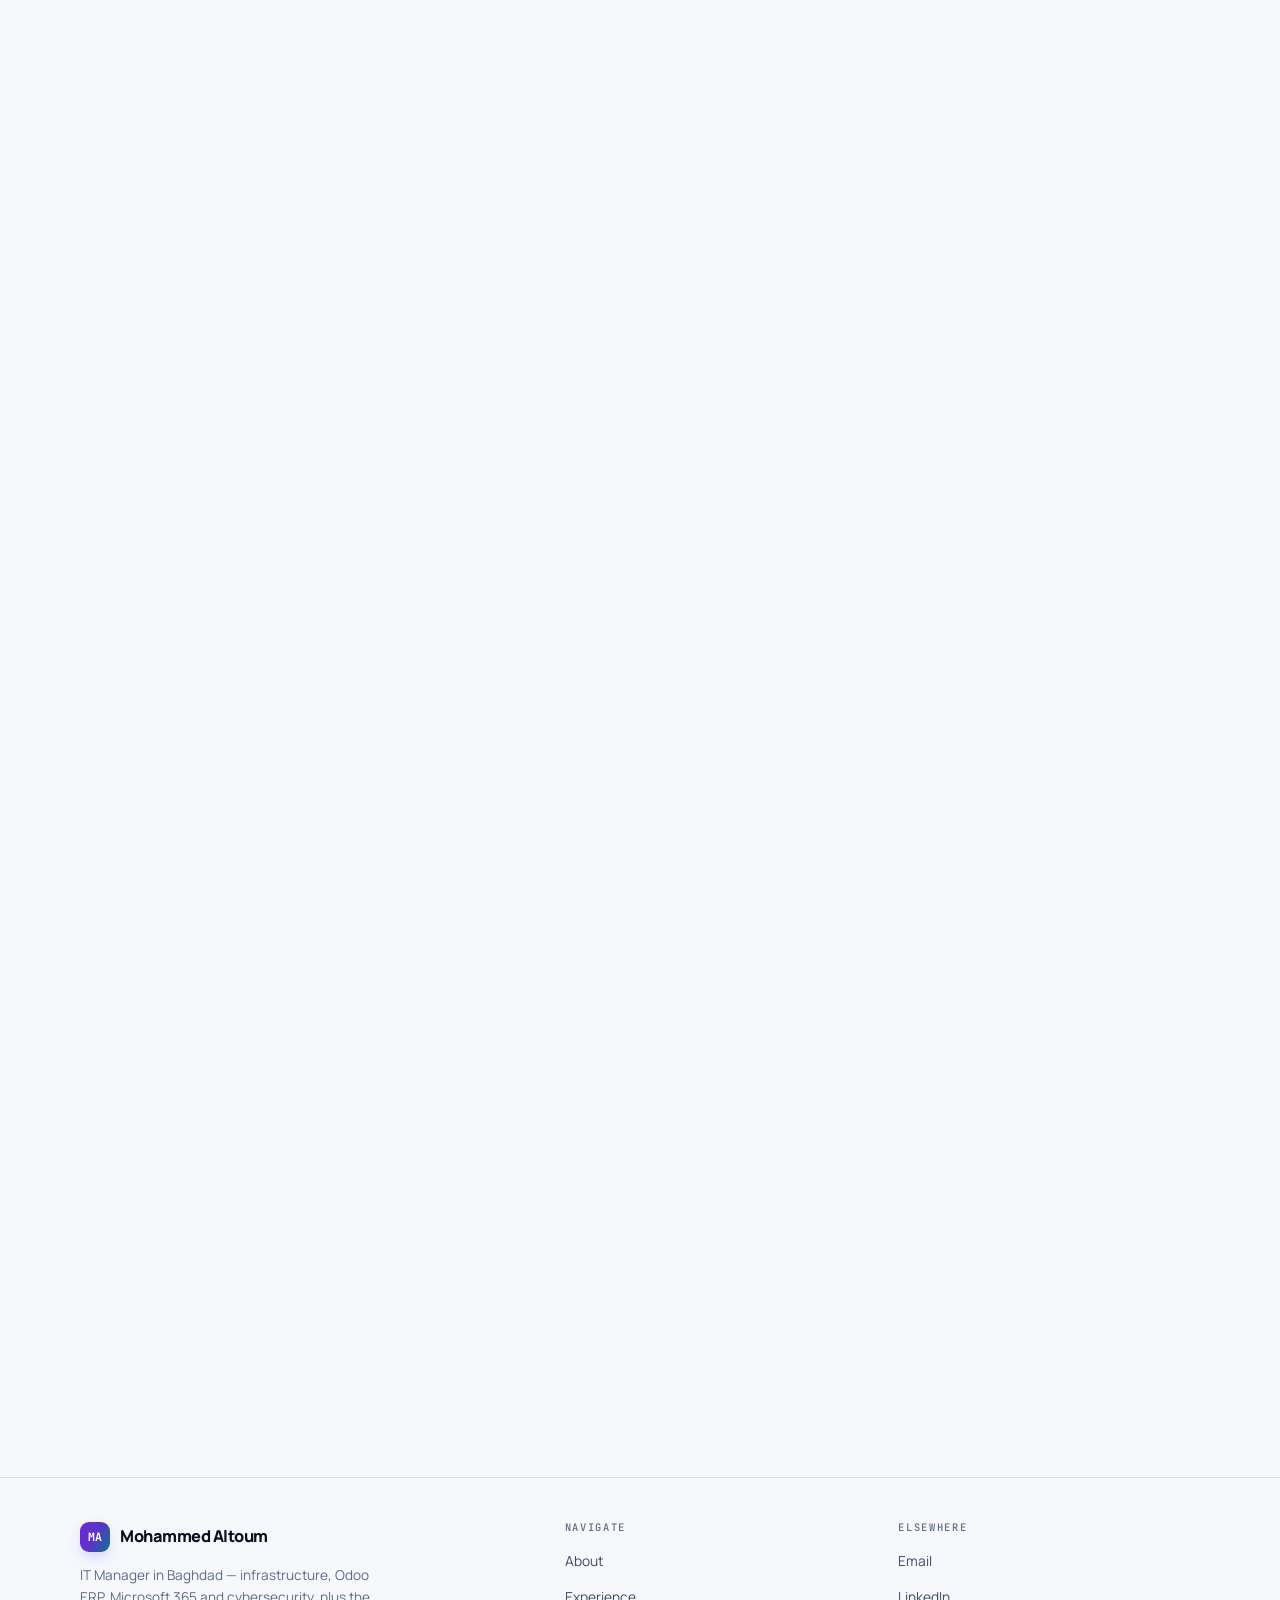
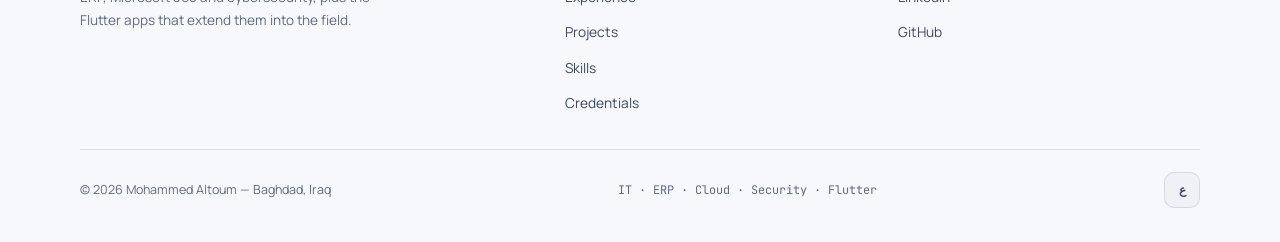
==== commit 92be6b01: "Rebuild the portfolio: new IA, bilingual EN/AR, split source, hardened CSP The site was a single 172" ====
--- a/index.html
+++ b/index.html
@@ -3,19 +3,20 @@
 <head>
 <meta charset="UTF-8"/>
 <meta name="viewport" content="width=device-width, initial-scale=1.0"/>
-<!-- Content-Security-Policy. Scripts are same-origin only: there are no inline
-     handlers and no inline <script>, so no 'unsafe-inline' is needed for the
-     sink that actually matters. Styles still need 'unsafe-inline' because the
-     page uses a large inline stylesheet plus per-element style attributes;
-     CSS injection is not reachable here as no user input is ever rendered.
-     Note: frame-ancestors, HSTS and X-Content-Type-Options are ignored in a
-     meta tag and must be sent as real HTTP headers — see ./_headers. -->
+
+<!-- Content-Security-Policy.
+     Everything the page needs is same-origin: the fonts are self-hosted and
+     there are no third-party scripts, styles, images or XHR, so the policy can
+     stay at default-src 'none' with narrow opt-ins. The single hash covers the
+     inline JSON-LD block below; there is no other inline script and no inline
+     style. frame-ancestors, HSTS and X-Content-Type-Options are ignored inside
+     a meta tag and are sent as real headers instead — see ./_headers. -->
 <meta http-equiv="Content-Security-Policy" content="
   default-src 'none';
-  script-src 'self';
-  style-src 'self' 'unsafe-inline' https://fonts.googleapis.com;
-  font-src https://fonts.gstatic.com;
-  img-src 'self' data:;
+  script-src 'self' 'sha256-itxgg+Xc7bTPU6fSJe99yJhv5NIdpY4opZH90RFQS30=';
+  style-src 'self';
+  font-src 'self';
+  img-src 'self';
   connect-src 'none';
   object-src 'none';
   media-src 'none';
@@ -26,896 +27,997 @@
   form-action 'none';
   upgrade-insecure-requests"/>
 <meta name="referrer" content="strict-origin-when-cross-origin"/>
-<script src="assets/theme-init.js"></script>
-<title>Mohammed Altoum — IT Manager, Odoo &amp; Microsoft 365 Administrator</title>
-<meta name="description" content="Mohammed Altoum — IT Manager in Baghdad, Iraq. Odoo ERP and Microsoft 365 administration, infrastructure, virtualisation and cybersecurity. CEH certified."/>
+
+<script src="js/theme-init.js"></script>
+
+<title data-en="Mohammed Altoum — IT Manager · Odoo ERP, Microsoft 365 &amp; Cybersecurity" data-ar="محمد التوم — مدير تقنية المعلومات · Odoo و Microsoft 365 والأمن السيبراني">Mohammed Altoum — IT Manager · Odoo ERP, Microsoft 365 &amp; Cybersecurity</title>
+<meta name="description" data-i18n-content data-en="Mohammed Altoum — IT Manager in Baghdad, Iraq. IT infrastructure, Odoo ERP rollouts, Microsoft 365 and Active Directory, virtualisation, VoIP, cybersecurity and Flutter application development. CEH certified." data-ar="محمد التوم — مدير تقنية المعلومات في بغداد، العراق. البنية التحتية لتقنية المعلومات، تطبيق Odoo ERP، و Microsoft 365 و Active Directory، والمحاكاة الافتراضية، والاتصال الصوتي، والأمن السيبراني، وتطوير تطبيقات Flutter. حاصل على شهادة CEH." content="Mohammed Altoum — IT Manager in Baghdad, Iraq. IT infrastructure, Odoo ERP rollouts, Microsoft 365 and Active Directory, virtualisation, VoIP, cybersecurity and Flutter application development. CEH certified."/>
 <meta name="author" content="Mohammed Altoum"/>
-<meta name="theme-color" content="#0B0F14"/>
+<meta name="theme-color" content="#05070F"/>
+<link rel="canonical" href="https://cv-res.moaxmohammed36.workers.dev/"/>
+<link rel="icon" href="assets/favicon.ico" sizes="16x16 32x32 48x48"/>
+
 <meta property="og:type" content="profile"/>
-<meta property="og:title" content="Mohammed Altoum — IT Manager, Odoo &amp; Microsoft 365 Administrator"/>
-<meta property="og:description" content="IT Manager in Baghdad. Odoo ERP rollouts, Microsoft 365, virtualisation, VoIP and cybersecurity. CEH certified."/>
+<meta property="og:site_name" content="Mohammed Altoum"/>
+<meta property="og:url" content="https://cv-res.moaxmohammed36.workers.dev/"/>
+<meta property="og:locale" content="en_US"/>
+<meta property="og:locale:alternate" content="ar_IQ"/>
+<meta property="og:title" content="Mohammed Altoum — IT Manager · Odoo ERP, Microsoft 365 &amp; Cybersecurity"/>
+<meta property="og:description" content="IT Manager in Baghdad. Infrastructure, Odoo ERP, Microsoft 365, virtualisation, VoIP and cybersecurity — plus six production Flutter apps. CEH certified."/>
+<meta property="og:image" content="https://cv-res.moaxmohammed36.workers.dev/assets/images/portrait.webp"/>
+<meta property="og:image:width" content="399"/>
+<meta property="og:image:height" content="399"/>
+<meta property="og:image:alt" content="Portrait of Mohammed Altoum"/>
 <meta name="twitter:card" content="summary"/>
-<link rel="icon" href="[data-uri]"/>
-<link rel="preconnect" href="https://fonts.googleapis.com"/>
-<link rel="preconnect" href="https://fonts.gstatic.com" crossorigin/>
-<link href="https://fonts.googleapis.com/css2?family=Space+Grotesk:wght@300;400;500;600;700&family=JetBrains+Mono:wght@400;500;700&family=Tajawal:wght@300;400;500;700;800&display=swap" rel="stylesheet"/>
-<style>
-/* ═══════════════ DESIGN TOKENS — Slate + Cyan ═══════════════ */
-/* Dark is the base theme. Light is applied either by the OS preference
-   (unless the visitor has explicitly chosen dark) or by the theme toggle. */
-:root {
-  --bg:#0B0F14; --bg-2:#0E141C; --surface:#131A24; --surface-2:#18212D;
-  --line:#1E2A38; --line-soft:#16202B;
-  --text:#E6EDF5; --text-2:#A8B8C8; --muted:#7D8FA3;
-  --accent:#22D3EE; --accent-deep:#0E7490; --accent-soft:rgba(34,211,238,.09);
-  --accent-hover:#67E8F9; --on-accent:#04222A;
-  --green:#4ADE80; --green-bd:rgba(74,222,128,.3); --green-bg:rgba(74,222,128,.08);
-  --amber:#FBBF24;
-  --nav-bg:rgba(11,15,20,.82);
-  --tile-shadow:0 6px 18px rgba(34,211,238,.14);
-  --photo-gray:22%; --photo-shadow:drop-shadow(0 18px 26px rgba(0,0,0,.55));
-  --sans:'Space Grotesk',system-ui,-apple-system,sans-serif;
-  --mono:'JetBrains Mono',ui-monospace,'SFMono-Regular',Menlo,monospace;
-  --maxw:1180px; --nav-h:60px; --r:10px;
-  color-scheme:dark;
-}
-/* Light palette — recalibrated rather than inverted: the accent darkens to
-   cyan-700 so it still passes contrast on white. */
-@media (prefers-color-scheme:light){
-  :root:not([data-theme="dark"]){
-    --bg:#F6F8FB; --bg-2:#EDF1F6; --surface:#FFFFFF; --surface-2:#F4F7FA;
-    --line:#DBE3EC; --line-soft:#E9EEF4;
-    --text:#0A121B; --text-2:#3E4C5C; --muted:#63748A;
-    --accent:#0E7490; --accent-deep:#0B5A70; --accent-soft:rgba(14,116,144,.09);
-    --accent-hover:#0B5A70; --on-accent:#FFFFFF;
-    --green:#15803D; --green-bd:rgba(21,128,61,.35); --green-bg:rgba(21,128,61,.08);
-    --amber:#B45309;
-    --nav-bg:rgba(246,248,251,.85);
-    --tile-shadow:0 6px 16px rgba(10,18,27,.12);
-    --photo-gray:8%; --photo-shadow:drop-shadow(0 16px 22px rgba(10,18,27,.22));
-    color-scheme:light;
-  }
-}
-:root[data-theme="light"]{
-  --bg:#F6F8FB; --bg-2:#EDF1F6; --surface:#FFFFFF; --surface-2:#F4F7FA;
-  --line:#DBE3EC; --line-soft:#E9EEF4;
-  --text:#0A121B; --text-2:#3E4C5C; --muted:#63748A;
-  --accent:#0E7490; --accent-deep:#0B5A70; --accent-soft:rgba(14,116,144,.09);
-  --accent-hover:#0B5A70; --on-accent:#FFFFFF;
-  --green:#15803D; --green-bd:rgba(21,128,61,.35); --green-bg:rgba(21,128,61,.08);
-  --amber:#B45309;
-  --nav-bg:rgba(246,248,251,.85);
-  --tile-shadow:0 6px 16px rgba(10,18,27,.12);
-  --photo-gray:8%; --photo-shadow:drop-shadow(0 16px 22px rgba(10,18,27,.22));
-  color-scheme:light;
-}
-*,*::before,*::after{box-sizing:border-box;margin:0;padding:0}
-html{scroll-behavior:smooth;scroll-padding-top:calc(var(--nav-h) + 24px);-webkit-text-size-adjust:100%}
-body{background:var(--bg);color:var(--text);font-family:var(--sans);font-size:16px;line-height:1.65;
-  overflow-x:hidden;-webkit-font-smoothing:antialiased;text-rendering:optimizeLegibility}
-body::before{content:'';position:fixed;inset:0;z-index:0;pointer-events:none;
-  background-image:linear-gradient(to right,var(--line-soft) 1px,transparent 1px),
-                   linear-gradient(to bottom,var(--line-soft) 1px,transparent 1px);
-  background-size:64px 64px;opacity:.5;
-  mask-image:radial-gradient(ellipse 100% 60% at 50% 0%,#000 0%,transparent 75%);
-  -webkit-mask-image:radial-gradient(ellipse 100% 60% at 50% 0%,#000 0%,transparent 75%)}
-::selection{background:var(--accent);color:var(--bg)}
-a{color:inherit}
-:focus-visible{outline:2px solid var(--accent);outline-offset:3px;border-radius:3px}
-.wrap{max-width:var(--maxw);margin:0 auto;padding-inline:32px;position:relative;z-index:1}
-.skip-link{position:absolute;inset-inline-start:-9999px;top:0;background:var(--accent);color:var(--bg);
-  padding:10px 18px;z-index:999;font-family:var(--mono);font-size:.8rem}
-.skip-link:focus{inset-inline-start:0}
-.sr-only{position:absolute;width:1px;height:1px;padding:0;margin:-1px;overflow:hidden;clip:rect(0,0,0,0);white-space:nowrap;border:0}
-
-/* ═══════════════ ARABIC / RTL ═══════════════ */
-html[lang="ar"] body{font-family:'Tajawal',sans-serif}
-html[lang="ar"] h1,html[lang="ar"] h2,html[lang="ar"] h3,html[lang="ar"] .lede,
-html[lang="ar"] .hero-name,html[lang="ar"] .stat-num,html[lang="ar"] .quote{
-  font-family:'Tajawal',sans-serif;letter-spacing:0!important}
-html[lang="ar"] .mono-keep{font-family:var(--mono)}
-html[lang="ar"] .eyebrow,html[lang="ar"] .sec-label,html[lang="ar"] .nav-links a,html[lang="ar"] .btn,
-html[lang="ar"] .stat-label,html[lang="ar"] .tl-period,html[lang="ar"] .tl-company,html[lang="ar"] .chip,
-html[lang="ar"] .card-kicker,html[lang="ar"] .meta-line,html[lang="ar"] .stack-name,html[lang="ar"] footer{
-  font-family:'Tajawal',sans-serif;letter-spacing:0!important;text-transform:none!important}
-/* Keep "9+" from flipping to "+9" under bidi reordering */
-html[lang="ar"] .stat-num{direction:ltr;text-align:end}
-
-/* ═══════════════ NAV ═══════════════ */
-.nav{position:sticky;top:0;z-index:100;height:var(--nav-h);background:var(--nav-bg);
-  backdrop-filter:blur(14px);-webkit-backdrop-filter:blur(14px);border-bottom:1px solid var(--line)}
-.nav-inner{max-width:var(--maxw);margin:0 auto;height:100%;padding-inline:32px;display:flex;align-items:center;gap:28px}
-.brand{font-family:var(--mono);font-size:.9rem;font-weight:700;color:var(--text);text-decoration:none;
-  display:flex;align-items:center;gap:9px;white-space:nowrap}
-.brand-dot{width:7px;height:7px;border-radius:50%;background:var(--green);box-shadow:0 0 0 3px var(--green-bg);flex:none}
-.nav-links{display:flex;gap:4px;margin-inline-start:auto;overflow-x:auto;scrollbar-width:none}
-.nav-links::-webkit-scrollbar{display:none}
-.nav-links a{font-family:var(--mono);font-size:.74rem;letter-spacing:.04em;text-decoration:none;color:var(--muted);
-  padding:7px 12px;border-radius:6px;white-space:nowrap;transition:color .18s,background .18s}
-.nav-links a:hover{color:var(--text);background:var(--surface)}
-.nav-links a.active{color:var(--accent);background:var(--accent-soft)}
-.lang-btn{font-family:var(--mono);font-size:.74rem;font-weight:700;background:transparent;color:var(--accent);
-  border:1px solid var(--line);border-radius:6px;padding:7px 13px;cursor:pointer;flex:none;
-  transition:background .18s,border-color .18s}
-.lang-btn:hover{background:var(--accent-soft);border-color:var(--accent-deep)}
-.theme-btn{background:transparent;color:var(--muted);border:1px solid var(--line);border-radius:6px;
-  padding:6px 9px;cursor:pointer;flex:none;display:grid;place-items:center;
-  transition:background .18s,border-color .18s,color .18s}
-.theme-btn:hover{background:var(--accent-soft);border-color:var(--accent-deep);color:var(--accent)}
-.theme-btn .icon{width:17px;height:17px}
-/* The button shows the theme it will switch TO. JS always resolves
-   data-theme to an explicit value, so these two rules cover every case. */
-.theme-btn .i-sun{display:none}
-.theme-btn .i-moon{display:block}
-:root[data-theme="light"] .theme-btn .i-sun{display:block}
-:root[data-theme="light"] .theme-btn .i-moon{display:none}
-
-/* ═══════════════ SHARED ═══════════════ */
-.eyebrow{font-family:var(--mono);font-size:.72rem;letter-spacing:.14em;text-transform:uppercase;
-  color:var(--accent);display:flex;align-items:center;gap:10px}
-.eyebrow::before{content:'';width:26px;height:1px;background:var(--accent-deep);flex:none}
-section{padding-block:84px;position:relative;z-index:1}
-section.alt{background:var(--bg-2);border-block:1px solid var(--line-soft)}
-.sec-head{margin-bottom:48px}
-.sec-label{font-family:var(--mono);font-size:.74rem;letter-spacing:.12em;color:var(--muted);margin-bottom:10px}
-.sec-label b{color:var(--accent);font-weight:500}
-.sec-title{font-size:clamp(1.7rem,3.6vw,2.5rem);font-weight:600;letter-spacing:-.02em;line-height:1.15}
-.sec-title em{font-style:normal;color:var(--muted)}
-.sec-sub{color:var(--muted);font-size:.95rem;margin-top:12px;max-width:62ch}
-.chip{display:inline-block;font-family:var(--mono);font-size:.72rem;color:var(--text-2);
-  background:var(--surface);border:1px solid var(--line);border-radius:5px;padding:4px 9px}
-.chip.on{color:var(--accent);border-color:var(--accent-deep);background:var(--accent-soft)}
-.metric{color:var(--accent);font-weight:600;font-family:var(--mono);font-size:.94em}
-.icon{width:22px;height:22px;stroke:currentColor;fill:none;stroke-width:1.6;
-  stroke-linecap:round;stroke-linejoin:round;flex:none}
-
-/* ═══════════════ HERO ═══════════════ */
-#hero{padding-block:76px 68px;position:relative;overflow:hidden}
-/* Backdrop layer: z-index 0 while .wrap (the hero content) sits at 1, so the
-   blocks always fall behind the text and photo. The mask only takes a light
-   bite out of the headline area — the colour stays readable everywhere else. */
-#blocks{position:absolute;inset:0;width:100%;height:100%;z-index:0;pointer-events:none;opacity:1;
-  mask-image:radial-gradient(ellipse 46% 40% at 32% 40%,rgba(0,0,0,.45) 0%,rgba(0,0,0,.8) 60%,#000 88%);
-  -webkit-mask-image:radial-gradient(ellipse 46% 40% at 32% 40%,rgba(0,0,0,.45) 0%,rgba(0,0,0,.8) 60%,#000 88%)}
-html[dir="rtl"] #blocks{
-  mask-image:radial-gradient(ellipse 46% 40% at 68% 40%,rgba(0,0,0,.45) 0%,rgba(0,0,0,.8) 60%,#000 88%);
-  -webkit-mask-image:radial-gradient(ellipse 46% 40% at 68% 40%,rgba(0,0,0,.45) 0%,rgba(0,0,0,.8) 60%,#000 88%)}
-.hero-grid{display:grid;grid-template-columns:1.55fr 1fr;gap:56px;align-items:start}
-.hero-name{font-size:clamp(2.6rem,7vw,4.4rem);font-weight:600;line-height:1.02;letter-spacing:-.035em;margin:20px 0 6px}
-.hero-name .ln{color:var(--muted)}
-.hero-role{font-family:var(--mono);font-size:.88rem;color:var(--accent);margin-bottom:22px}
-.lede{font-size:1.06rem;line-height:1.75;color:var(--text-2);max-width:60ch;margin-bottom:18px}
-.lede strong{color:var(--text);font-weight:500}
-.meta-line{font-family:var(--mono);font-size:.76rem;color:var(--muted);display:flex;flex-wrap:wrap;
-  align-items:center;gap:8px 14px;padding-top:20px;margin-top:22px;border-top:1px solid var(--line)}
-.meta-line .sep{color:var(--line)}
-.btn-row{display:flex;flex-wrap:wrap;gap:11px;margin-top:26px}
-.btn{font-family:var(--mono);font-size:.79rem;font-weight:500;text-decoration:none;border-radius:7px;
-  padding:11px 20px;border:1px solid var(--line);display:inline-flex;align-items:center;gap:8px;cursor:pointer;
-  transition:background .18s,border-color .18s,color .18s,transform .18s}
-.btn:hover{transform:translateY(-1px)}
-.btn-primary{background:var(--accent);color:var(--on-accent);border-color:var(--accent);font-weight:700}
-.btn-primary:hover{background:var(--accent-hover);border-color:var(--accent-hover)}
-.btn-ghost{color:var(--text-2);background:var(--surface)}
-.btn-ghost:hover{color:var(--text);border-color:var(--accent-deep)}
-.hero-side{display:flex;flex-direction:column;gap:18px}
-.photo-frame{position:relative;padding:10px}
-.photo-frame::before,.photo-frame::after{content:'';position:absolute;width:26px;height:26px;border:1px solid var(--accent-deep)}
-.photo-frame::before{top:0;inset-inline-start:0;border-inline-end:0;border-bottom:0}
-.photo-frame::after{bottom:0;inset-inline-end:0;border-inline-start:0;border-top:0}
-/* The portrait is a transparent cut-out, so it gets no border or plate —
-   it stands directly on the page with a glow behind it for separation. */
-.photo-stage{position:relative}
-.photo-stage::before{content:'';position:absolute;inset:14% 4% 2% 4%;border-radius:50% 50% var(--r) var(--r);
-  background:radial-gradient(ellipse 66% 78% at 50% 74%,var(--accent-soft),transparent 72%);
-  pointer-events:none}
-/* The source photo was cropped square, so the cut-out ends in a hard edge at
-   the chest. Fade the last stretch out instead of slicing it flat. */
-.hero-photo{position:relative;width:100%;height:auto;display:block;
-  filter:grayscale(var(--photo-gray)) contrast(1.04) var(--photo-shadow);transition:filter .35s;
-  mask-image:linear-gradient(to bottom,#000 68%,rgba(0,0,0,.55) 86%,transparent 100%);
-  -webkit-mask-image:linear-gradient(to bottom,#000 68%,rgba(0,0,0,.55) 86%,transparent 100%)}
-.hero-photo:hover{filter:grayscale(0) contrast(1) var(--photo-shadow)}
-.status-card{background:var(--surface);border:1px solid var(--line);border-radius:var(--r);
-  padding:15px 17px;font-family:var(--mono);font-size:.75rem}
-.status-row{display:flex;justify-content:space-between;gap:12px;padding-block:6px}
-.status-row+.status-row{border-top:1px solid var(--line-soft)}
-.status-row dt{color:var(--muted)}
-.status-row dd{color:var(--text);text-align:end}
-.status-row dd.ok{color:var(--green)}
-.stats{display:grid;grid-template-columns:repeat(4,1fr);gap:1px;background:var(--line);
-  border:1px solid var(--line);border-radius:var(--r);overflow:hidden;margin-top:56px}
-.stat{background:var(--bg);padding:22px 20px}
-.stat-num{font-size:2.1rem;font-weight:600;line-height:1;letter-spacing:-.03em;color:var(--text)}
-.stat-num span{color:var(--accent)}
-.stat-label{font-family:var(--mono);font-size:.71rem;letter-spacing:.06em;color:var(--muted);margin-top:9px;line-height:1.45}
-
-/* ═══════════════ TIMELINE ═══════════════ */
-.tl{position:relative;padding-inline-start:30px}
-.tl::before{content:'';position:absolute;top:6px;bottom:6px;inset-inline-start:4px;width:1px;
-  background:linear-gradient(to bottom,var(--accent-deep),var(--line) 22%,var(--line) 82%,transparent)}
-.tl-item{position:relative;padding-bottom:40px}
-.tl-item:last-child{padding-bottom:0}
-.tl-item::before{content:'';position:absolute;top:7px;width:9px;height:9px;border-radius:50%;
-  background:var(--bg);border:1px solid var(--muted)}
-html[dir="ltr"] .tl-item::before{left:-30px}
-html[dir="rtl"] .tl-item::before{right:-30px}
-.tl-item.now::before{background:var(--accent);border-color:var(--accent);box-shadow:0 0 0 4px var(--accent-soft)}
-.tl-period{font-family:var(--mono);font-size:.74rem;color:var(--muted);display:flex;align-items:center;gap:10px;flex-wrap:wrap}
-.tag{font-family:var(--mono);font-size:.63rem;font-weight:700;letter-spacing:.1em;text-transform:uppercase;
-  border-radius:4px;padding:2px 7px}
-.tag-now{color:var(--green);border:1px solid var(--green-bd);background:var(--green-bg)}
-.tag-int{color:var(--muted);border:1px solid var(--line);background:var(--surface)}
-.tl-role{font-size:1.22rem;font-weight:600;letter-spacing:-.015em;margin:7px 0 3px}
-.tl-company{font-family:var(--mono);font-size:.79rem;color:var(--accent);margin-bottom:13px}
-.tl-list{list-style:none;display:grid;gap:7px}
-.tl-list li{position:relative;padding-inline-start:19px;color:var(--text-2);font-size:.93rem;line-height:1.68}
-.tl-list li::before{content:'';position:absolute;top:.68em;inset-inline-start:0;width:6px;height:1px;background:var(--accent-deep)}
-
-/* ═══════════════ SELECTED WORK ═══════════════ */
-.work-grid{display:grid;grid-template-columns:repeat(2,1fr);gap:18px}
-.work{background:var(--surface);border:1px solid var(--line);border-radius:var(--r);padding:26px;
-  display:flex;flex-direction:column;gap:12px;transition:border-color .2s,background .2s,transform .2s}
-.work:hover{border-color:var(--accent-deep);background:var(--surface-2);transform:translateY(-2px)}
-.work-icon{width:42px;height:42px;border-radius:9px;background:var(--accent-soft);border:1px solid var(--accent-deep);
-  color:var(--accent);display:grid;place-items:center}
-.work-title{font-size:1.1rem;font-weight:600;letter-spacing:-.01em}
-.work-desc{font-size:.9rem;color:var(--text-2);line-height:1.68;flex:1}
-.work-tags{display:flex;flex-wrap:wrap;gap:6px}
-
-/* ═══════════════ TECHNOLOGY STACK ═══════════════ */
-.stack-group+.stack-group{margin-top:26px}
-.stack-head{font-family:var(--mono);font-size:.73rem;letter-spacing:.12em;text-transform:uppercase;
-  color:var(--muted);padding-bottom:11px;margin-bottom:16px;border-bottom:1px solid var(--line)}
-.stack-grid{display:grid;grid-template-columns:repeat(5,1fr);gap:12px}
-.stack{background:var(--surface);border:1px solid var(--line);border-radius:var(--r);padding:18px 14px;
-  display:flex;flex-direction:column;align-items:center;gap:10px;text-align:center;
-  transition:border-color .2s,background .2s,transform .2s}
-.stack:hover{border-color:var(--accent-deep);background:var(--surface-2);transform:translateY(-3px)}
-.stack .icon{width:26px;height:26px;color:var(--accent)}
-.stack-name{font-size:.82rem;font-weight:500;line-height:1.35}
-.stack-note{font-family:var(--mono);font-size:.66rem;color:var(--muted)}
-
-/* ═══════════════ APPS (Flutter) ═══════════════ */
-.apps-grid{display:grid;grid-template-columns:repeat(3,1fr);gap:18px}
-.app{background:var(--surface);border:1px solid var(--line);border-radius:var(--r);padding:22px;
-  display:flex;flex-direction:column;gap:13px;transition:border-color .2s,background .2s,transform .2s}
-.app:hover{border-color:var(--accent-deep);background:var(--surface-2);transform:translateY(-2px)}
-.app-icon{width:54px;height:54px;border-radius:14px;display:grid;place-items:center;color:#08222B;
-  background:linear-gradient(145deg,var(--accent),#0891B2);box-shadow:var(--tile-shadow)}
-.app-icon .icon{width:28px;height:28px;stroke-width:1.8}
-.app-name{font-size:1.04rem;font-weight:600;letter-spacing:-.01em}
-.app-desc{font-size:.88rem;color:var(--text-2);line-height:1.62;flex:1}
-.app-tags{display:flex;flex-wrap:wrap;gap:6px}
-.app.pending{border-style:dashed;background:transparent}
-.app.pending .app-icon{background:var(--surface-2);border:1px dashed var(--line);color:var(--muted);box-shadow:none}
-.app.pending .app-name{color:var(--muted)}
-.notice{background:rgba(251,191,36,.06);border:1px solid rgba(251,191,36,.28);border-radius:var(--r);
-  padding:16px 18px;margin-bottom:26px;font-size:.88rem;color:var(--text-2);line-height:1.65}
-.notice b{color:var(--amber);font-family:var(--mono);font-size:.74rem;letter-spacing:.1em;
-  text-transform:uppercase;display:block;margin-bottom:6px}
-
-/* ═══════════════ SKILLS ═══════════════ */
-.skill-grid{display:grid;grid-template-columns:repeat(2,1fr);gap:18px}
-.skill-card{background:var(--surface);border:1px solid var(--line);border-radius:var(--r);padding:24px}
-.skill-head{font-family:var(--mono);font-size:.75rem;letter-spacing:.1em;text-transform:uppercase;color:var(--accent);
-  padding-bottom:13px;margin-bottom:15px;border-bottom:1px solid var(--line);
-  display:flex;align-items:center;justify-content:space-between;gap:10px}
-.skill-head span:last-child{color:var(--muted)}
-.skill-tags{display:flex;flex-wrap:wrap;gap:7px}
-
-/* ═══════════════ CERTIFICATIONS ═══════════════ */
-.cert-grid{display:grid;grid-template-columns:repeat(3,1fr);gap:16px}
-.cert{background:var(--surface);border:1px solid var(--line);border-radius:var(--r);padding:20px;
-  transition:border-color .2s,background .2s}
-.cert:hover{border-color:var(--accent-deep);background:var(--surface-2)}
-.cert-issuer{font-family:var(--mono);font-size:.68rem;letter-spacing:.11em;text-transform:uppercase;
-  color:var(--accent);margin-bottom:9px}
-.cert-name{font-size:.98rem;font-weight:600;line-height:1.35;margin-bottom:6px}
-.cert-date{font-family:var(--mono);font-size:.7rem;color:var(--muted);margin-bottom:10px}
-.cert-skills{font-size:.82rem;color:var(--text-2);line-height:1.6;margin-bottom:9px}
-.cert-id{font-family:var(--mono);font-size:.63rem;color:var(--muted);word-break:break-all;
-  padding-top:9px;border-top:1px solid var(--line-soft)}
-.cert.feature{background:linear-gradient(150deg,var(--accent-soft),transparent 62%);border-color:var(--accent-deep)}
-
-/* ═══════════════ EDUCATION ═══════════════ */
-.edu{display:grid;grid-template-columns:1fr 1.1fr;gap:40px;align-items:start;background:var(--surface);
-  border:1px solid var(--line);border-radius:var(--r);padding:30px}
-.edu+.edu{margin-top:18px}
-.edu-badge{font-family:var(--mono);font-size:.7rem;font-weight:700;letter-spacing:.12em;text-transform:uppercase;
-  color:var(--accent);background:var(--accent-soft);border:1px solid var(--accent-deep);border-radius:5px;
-  padding:4px 10px;display:inline-block;margin-bottom:14px}
-.edu-degree{font-size:1.24rem;font-weight:600;line-height:1.3;letter-spacing:-.015em;margin-bottom:8px}
-.edu-school{font-family:var(--mono);font-size:.79rem;color:var(--accent);margin-bottom:10px}
-.edu-meta{font-size:.88rem;color:var(--muted);line-height:1.7}
-.quote{font-size:1.02rem;line-height:1.72;color:var(--text-2);padding-inline-start:18px;
-  border-inline-start:2px solid var(--accent-deep);margin-bottom:14px}
-.quote strong{color:var(--text);font-weight:600}
-.edu-body{font-size:.88rem;color:var(--muted);line-height:1.72}
-
-/* ═══════════════ CONTACT + FOOTER ═══════════════ */
-#contact{text-align:center}
-.contact-title{font-size:clamp(2.1rem,6vw,3.6rem);font-weight:600;letter-spacing:-.035em;line-height:1.06;margin-bottom:16px}
-.contact-title em{font-style:normal;color:var(--accent)}
-.contact-sub{color:var(--text-2);max-width:54ch;margin:0 auto 30px;font-size:1rem}
-#contact .btn-row{justify-content:center}
-footer{border-top:1px solid var(--line);padding-block:26px;font-family:var(--mono);font-size:.74rem;
-  color:var(--muted);position:relative;z-index:1}
-.foot-inner{max-width:var(--maxw);margin:0 auto;padding-inline:32px;display:flex;justify-content:space-between;
-  align-items:center;gap:14px;flex-wrap:wrap}
-
-/* ═══════════════ MOTION ═══════════════
-   Scoped to html.js so content stays visible when JS never runs. */
-html.js .rv{opacity:0;transform:translateY(16px);transition:opacity .6s ease,transform .6s ease}
-html.js .rv.in{opacity:1;transform:none}
-/* Falling-block entrance: cards drop in and settle with a slight overshoot */
-html.js .fall{opacity:0;transform:translateY(-46px) rotate(var(--rot,-5deg))}
-html.js .fall.in{opacity:1;transform:none;
-  transition:opacity .42s ease var(--d,0s),transform .72s cubic-bezier(.2,.9,.28,1.24) var(--d,0s)}
-
-@media (prefers-reduced-motion:reduce){
-  html{scroll-behavior:auto}
-  html.js .rv,html.js .rv.in,html.js .fall,html.js .fall.in{opacity:1;transform:none;transition:none}
-  #blocks{display:none}
-  *{animation-duration:.01ms!important;transition-duration:.01ms!important}
-}
-
-/* ═══════════════ RESPONSIVE ═══════════════ */
-@media (max-width:980px){
-  .hero-grid{grid-template-columns:1fr;gap:38px}
-  .hero-side{max-width:340px}
-  .work-grid,.apps-grid,.cert-grid{grid-template-columns:repeat(2,1fr)}
-  .stack-grid{grid-template-columns:repeat(4,1fr)}
-  .edu{grid-template-columns:1fr;gap:24px}
-}
-@media (max-width:720px){
-  .wrap,.nav-inner,.foot-inner{padding-inline:20px}
-  section{padding-block:60px}
-  .stats{grid-template-columns:repeat(2,1fr);margin-top:40px}
-  .skill-grid,.work-grid,.apps-grid,.cert-grid{grid-template-columns:1fr}
-  .stack-grid{grid-template-columns:repeat(3,1fr)}
-  .brand span{display:none}
-  .nav-inner{gap:14px}
-  .foot-inner{justify-content:center;text-align:center}
-}
-@media (max-width:420px){ .stack-grid{grid-template-columns:repeat(2,1fr)} }
-
-/* ═══════════════ PRINT ═══════════════ */
-@media print{
-  @page{margin:14mm}
-  :root,:root[data-theme]{--bg:#fff;--bg-2:#fff;--surface:#fff;--surface-2:#fff;--text:#000;--text-2:#1c1c1c;
-    --muted:#4a4a4a;--line:#c8c8c8;--line-soft:#e0e0e0;--accent:#0E6E80;--accent-deep:#0E6E80;--accent-soft:transparent}
-  body{background:#fff;color:#000;font-size:10.5pt}
-  body::before,.nav,.lang-btn,.skip-link,.btn-row,#blocks,.photo-frame::before,.photo-frame::after{display:none!important}
-  section{padding-block:14px;border:0!important;background:#fff!important}
-  html.js .rv,html.js .fall{opacity:1!important;transform:none!important}
-  .hero-grid{grid-template-columns:2.2fr 1fr;gap:20px}
-  .hero-photo{filter:grayscale(100%);max-width:150px}
-  .photo-stage::before{display:none!important}
-  .stats{margin-top:18px}
-  .tl-item,.work,.app,.cert,.skill-card,.edu,.stack{break-inside:avoid;page-break-inside:avoid}
-  .work,.app,.cert,.skill-card,.edu,.status-card,.stack{border:1px solid var(--line)!important}
-  .app-icon{background:#eee!important;color:#000!important;box-shadow:none!important}
-  .work-icon{background:#eee!important}
-  .sec-head{margin-bottom:18px}
-  a{text-decoration:none;color:#000}
-  .notice{border:1px solid #999!important;background:#f4f4f4!important}
-}
-</style>
+<meta name="twitter:title" content="Mohammed Altoum — IT Manager · Odoo ERP, Microsoft 365 &amp; Cybersecurity"/>
+<meta name="twitter:description" content="IT Manager in Baghdad. Infrastructure, Odoo ERP, Microsoft 365, virtualisation, VoIP and cybersecurity — plus six production Flutter apps."/>
+<meta name="twitter:image" content="https://cv-res.moaxmohammed36.workers.dev/assets/images/portrait.webp"/>
+
+<link rel="preload" href="assets/fonts/manrope-latin.woff2" as="font" type="font/woff2" crossorigin/>
+<link rel="stylesheet" href="css/style.css"/>
 </head>
 <body>
 
 <a class="skip-link" href="#main" data-en="Skip to content" data-ar="تخطّي إلى المحتوى">Skip to content</a>
-
-<!-- ═══ ICON SPRITE ═══ -->
-<svg width="0" height="0" style="position:absolute" aria-hidden="true" focusable="false"><defs>
-  <symbol id="i-erp" viewBox="0 0 24 24"><rect x="3" y="3" width="7" height="7" rx="1.5"/><rect x="14" y="3" width="7" height="7" rx="1.5"/><rect x="3" y="14" width="7" height="7" rx="1.5"/><rect x="14" y="14" width="7" height="7" rx="1.5"/></symbol>
-  <symbol id="i-cloud" viewBox="0 0 24 24"><path d="M17.5 19a4.5 4.5 0 0 0 .5-8.97 6 6 0 0 0-11.64-1.4A4 4 0 0 0 6.5 19z"/></symbol>
-  <symbol id="i-shield" viewBox="0 0 24 24"><path d="M12 3l7 3v5c0 4.5-3 8.4-7 10-4-1.6-7-5.5-7-10V6z"/><path d="M9.2 12.2l2 2 3.6-3.9"/></symbol>
-  <symbol id="i-users" viewBox="0 0 24 24"><circle cx="9" cy="8" r="3.2"/><path d="M3.5 20a5.5 5.5 0 0 1 11 0"/><path d="M16.5 5.2a3.2 3.2 0 0 1 0 5.9"/><path d="M17.5 14.4a5.5 5.5 0 0 1 3 5.6"/></symbol>
-  <symbol id="i-server" viewBox="0 0 24 24"><rect x="3" y="4" width="18" height="6" rx="1.6"/><rect x="3" y="14" width="18" height="6" rx="1.6"/><path d="M7 7h.01M7 17h.01"/></symbol>
-  <symbol id="i-layers" viewBox="0 0 24 24"><path d="M12 3l9 5-9 5-9-5z"/><path d="M3 13l9 5 9-5"/></symbol>
-  <symbol id="i-cube" viewBox="0 0 24 24"><path d="M12 3l8 4.5v9L12 21l-8-4.5v-9z"/><path d="M12 12l8-4.5M12 12v9M12 12L4 7.5"/></symbol>
-  <symbol id="i-phone" viewBox="0 0 24 24"><path d="M6.5 3.5h3l1.5 4-2 1.5a12 12 0 0 0 6 6l1.5-2 4 1.5v3a2 2 0 0 1-2.2 2A16.5 16.5 0 0 1 4.5 5.7a2 2 0 0 1 2-2.2z"/></symbol>
-  <symbol id="i-database" viewBox="0 0 24 24"><ellipse cx="12" cy="6" rx="8" ry="3"/><path d="M4 6v6c0 1.7 3.6 3 8 3s8-1.3 8-3V6"/><path d="M4 12v6c0 1.7 3.6 3 8 3s8-1.3 8-3v-6"/></symbol>
-  <symbol id="i-pulse" viewBox="0 0 24 24"><path d="M3 12h4l2.5-7 5 14L17 12h4"/></symbol>
-  <symbol id="i-tool" viewBox="0 0 24 24"><path d="M14.5 5.5a4 4 0 0 0 5 5L15 15l-6 6-3-3 6-6z"/></symbol>
-  <symbol id="i-target" viewBox="0 0 24 24"><circle cx="12" cy="12" r="8.5"/><circle cx="12" cy="12" r="4.5"/><circle cx="12" cy="12" r="1"/></symbol>
-  <symbol id="i-mobile" viewBox="0 0 24 24"><rect x="6.5" y="2.5" width="11" height="19" rx="2.5"/><path d="M10.5 18.5h3"/></symbol>
-  <symbol id="i-sun" viewBox="0 0 24 24"><circle cx="12" cy="12" r="4.2"/><path d="M12 2.5v2M12 19.5v2M2.5 12h2M19.5 12h2M5.2 5.2l1.4 1.4M17.4 17.4l1.4 1.4M18.8 5.2l-1.4 1.4M6.6 17.4l-1.4 1.4"/></symbol>
-  <symbol id="i-moon" viewBox="0 0 24 24"><path d="M20 14.2A8.2 8.2 0 0 1 9.8 4a8.5 8.5 0 1 0 10.2 10.2z"/></symbol>
-  <symbol id="i-route" viewBox="0 0 24 24"><circle cx="6" cy="18" r="2.5"/><circle cx="18" cy="6" r="2.5"/><path d="M8.5 18H14a3.5 3.5 0 0 0 0-7H9a3.5 3.5 0 0 1 0-7h1.5"/></symbol>
+<div class="progress" id="progress" aria-hidden="true"></div>
+
+<!-- ══ ICON SPRITE ══ -->
+<svg class="sprite" aria-hidden="true" focusable="false"><defs>
+<symbol id="i-erp" viewBox="0 0 24 24"><rect x="3" y="3" width="7" height="7" rx="1.5"/><rect x="14" y="3" width="7" height="7" rx="1.5"/><rect x="3" y="14" width="7" height="7" rx="1.5"/><rect x="14" y="14" width="7" height="7" rx="1.5"/></symbol>
+<symbol id="i-cloud" viewBox="0 0 24 24"><path d="M17.5 19a4.5 4.5 0 0 0 .5-8.97 6 6 0 0 0-11.64-1.4A4 4 0 0 0 6.5 19z"/></symbol>
+<symbol id="i-shield" viewBox="0 0 24 24"><path d="M12 3l7 3v5c0 4.5-3 8.4-7 10-4-1.6-7-5.5-7-10V6z"/><path d="M9.2 12.2l2 2 3.6-3.9"/></symbol>
+<symbol id="i-users" viewBox="0 0 24 24"><circle cx="9" cy="8" r="3.2"/><path d="M3.5 20a5.5 5.5 0 0 1 11 0"/><path d="M16.5 5.2a3.2 3.2 0 0 1 0 5.9"/><path d="M17.5 14.4a5.5 5.5 0 0 1 3 5.6"/></symbol>
+<symbol id="i-server" viewBox="0 0 24 24"><rect x="3" y="4" width="18" height="6" rx="1.6"/><rect x="3" y="14" width="18" height="6" rx="1.6"/><path d="M7 7h.01M7 17h.01"/></symbol>
+<symbol id="i-layers" viewBox="0 0 24 24"><path d="M12 3l9 5-9 5-9-5z"/><path d="M3 13l9 5 9-5"/></symbol>
+<symbol id="i-cube" viewBox="0 0 24 24"><path d="M12 3l8 4.5v9L12 21l-8-4.5v-9z"/><path d="M12 12l8-4.5M12 12v9M12 12L4 7.5"/></symbol>
+<symbol id="i-phone" viewBox="0 0 24 24"><path d="M6.5 3.5h3l1.5 4-2 1.5a12 12 0 0 0 6 6l1.5-2 4 1.5v3a2 2 0 0 1-2.2 2A16.5 16.5 0 0 1 4.5 5.7a2 2 0 0 1 2-2.2z"/></symbol>
+<symbol id="i-database" viewBox="0 0 24 24"><ellipse cx="12" cy="6" rx="8" ry="3"/><path d="M4 6v6c0 1.7 3.6 3 8 3s8-1.3 8-3V6"/><path d="M4 12v6c0 1.7 3.6 3 8 3s8-1.3 8-3v-6"/></symbol>
+<symbol id="i-pulse" viewBox="0 0 24 24"><path d="M3 12h4l2.5-7 5 14L17 12h4"/></symbol>
+<symbol id="i-tool" viewBox="0 0 24 24"><path d="M14.5 5.5a4 4 0 0 0 5 5L15 15l-6 6-3-3 6-6z"/></symbol>
+<symbol id="i-target" viewBox="0 0 24 24"><circle cx="12" cy="12" r="8.5"/><circle cx="12" cy="12" r="4"/><path d="M12 3.5v3M12 17.5v3M3.5 12h3M17.5 12h3"/></symbol>
+<symbol id="i-mobile" viewBox="0 0 24 24"><rect x="6.5" y="2.5" width="11" height="19" rx="2.5"/><path d="M10.5 18.5h3"/></symbol>
+<symbol id="i-route" viewBox="0 0 24 24"><circle cx="6" cy="18" r="2.5"/><circle cx="18" cy="6" r="2.5"/><path d="M8.5 18H14a3.5 3.5 0 0 0 0-7H9a3.5 3.5 0 0 1 0-7h1.5"/></symbol>
+<symbol id="i-sun" viewBox="0 0 24 24"><circle cx="12" cy="12" r="4.2"/><path d="M12 2.5v2M12 19.5v2M2.5 12h2M19.5 12h2M5.2 5.2l1.4 1.4M17.4 17.4l1.4 1.4M18.8 5.2l-1.4 1.4M6.6 17.4l-1.4 1.4"/></symbol>
+<symbol id="i-moon" viewBox="0 0 24 24"><path d="M20 14.2A8.2 8.2 0 0 1 9.8 4a8.5 8.5 0 1 0 10.2 10.2z"/></symbol>
+<symbol id="i-net" viewBox="0 0 24 24"><circle cx="12" cy="12" r="9"/><path d="M3.2 9.5h17.6M3.2 14.5h17.6"/><path d="M12 3c2.6 2.7 3.9 5.7 3.9 9s-1.3 6.3-3.9 9c-2.6-2.7-3.9-5.7-3.9-9S9.4 5.7 12 3z"/></symbol>
+<symbol id="i-code" viewBox="0 0 24 24"><path d="M8.5 8.5L4.5 12l4 3.5M15.5 8.5l4 3.5-4 3.5M13.5 5l-3 14"/></symbol>
+<symbol id="i-mail" viewBox="0 0 24 24"><rect x="3" y="5" width="18" height="14" rx="2.2"/><path d="M3.6 6.6l8.4 6 8.4-6"/></symbol>
+<symbol id="i-link" viewBox="0 0 24 24"><path d="M3.5 8.5v10a2 2 0 0 0 2 2h13a2 2 0 0 0 2-2v-7"/><path d="M14 3.5h6.5V10M20 4L11 13"/></symbol>
+<symbol id="i-pin" viewBox="0 0 24 24"><path d="M12 21s7-5.6 7-11a7 7 0 1 0-14 0c0 5.4 7 11 7 11z"/><circle cx="12" cy="10" r="2.6"/></symbol>
+<symbol id="i-globe" viewBox="0 0 24 24"><circle cx="12" cy="12" r="9"/><path d="M3.5 12h17M12 3a13 13 0 0 1 0 18 13 13 0 0 1 0-18z"/></symbol>
+<symbol id="i-arrow" viewBox="0 0 24 24"><path d="M5 12h13M13 6.5l5.5 5.5L13 17.5"/></symbol>
+<symbol id="i-up" viewBox="0 0 24 24"><path d="M12 19V5M6 11l6-6 6 6"/></symbol>
+<symbol id="i-menu" viewBox="0 0 24 24"><path d="M4 7h16M4 12h16M4 17h16"/></symbol>
+<symbol id="i-close" viewBox="0 0 24 24"><path d="M6 6l12 12M18 6L6 18"/></symbol>
+<symbol id="i-download" viewBox="0 0 24 24"><path d="M12 3.5v11M7.5 10.5L12 15l4.5-4.5"/><path d="M4.5 17.5v1.6a1.4 1.4 0 0 0 1.4 1.4h12.2a1.4 1.4 0 0 0 1.4-1.4v-1.6"/></symbol>
+<symbol id="i-github" viewBox="0 0 24 24"><path d="M9 19c-5 1.5-5-2.5-7-3m14 6v-3.87a3.37 3.37 0 0 0-.94-2.61c3.14-.35 6.44-1.54 6.44-7A5.44 5.44 0 0 0 20 4.77 5.07 5.07 0 0 0 19.91 1S18.73.65 16 2.48a13.38 13.38 0 0 0-7 0C6.27.65 5.09 1 5.09 1A5.07 5.07 0 0 0 5 4.77a5.44 5.44 0 0 0-1.5 3.78c0 5.42 3.3 6.61 6.44 7A3.37 3.37 0 0 0 9 18.13V22"/></symbol>
+<symbol id="i-briefcase" viewBox="0 0 24 24"><rect x="3" y="7.5" width="18" height="12.5" rx="2"/><path d="M9 7.5V5.6A1.6 1.6 0 0 1 10.6 4h2.8A1.6 1.6 0 0 1 15 5.6v1.9M3 12.5h18"/></symbol>
 </defs></svg>
 
-<!-- ═══ NAV ═══ -->
-<nav class="nav">
+<!-- ══ NAVIGATION ══ -->
+<header class="nav" id="nav">
   <div class="nav-inner">
-    <a class="brand" href="#hero"><span class="brand-dot" aria-hidden="true"></span><span class="mono-keep">M. ALTOUM</span></a>
-    <div class="nav-links">
-      <a href="#experience"     data-en="Experience" data-ar="الخبرات">Experience</a>
-      <a href="#work"           data-en="Work"       data-ar="الإنجازات">Work</a>
-      <a href="#stack"          data-en="Stack"      data-ar="التقنيات">Stack</a>
-      <a href="#apps"           data-en="Apps"       data-ar="التطبيقات">Apps</a>
-      <a href="#skills"         data-en="Skills"     data-ar="المهارات">Skills</a>
-      <a href="#certifications" data-en="Certs"      data-ar="الشهادات">Certs</a>
-      <a href="#education"      data-en="Education"  data-ar="التعليم">Education</a>
-      <a href="#contact"        data-en="Contact"    data-ar="التواصل">Contact</a>
-    </div>
-    <button class="theme-btn" id="themeBtn" type="button" aria-label="Switch between light and dark theme" title="Switch theme">
-      <svg class="icon i-sun"  aria-hidden="true"><use href="#i-sun"/></svg>
-      <svg class="icon i-moon" aria-hidden="true"><use href="#i-moon"/></svg>
-    </button>
-    <button class="lang-btn" id="langBtn" type="button" aria-label="Switch language">ع</button>
+    <a class="brand" href="#hero" aria-label="Mohammed Altoum — home">
+      <span class="brand-mark" aria-hidden="true">MA</span>
+      <span data-en="M. Altoum" data-ar="م. التوم">M. Altoum</span>
+    </a>
+
+    <nav class="nav-links" aria-label="Primary">
+      <a class="nav-link" href="#hero" data-en="Home" data-ar="الرئيسية">Home</a>
+      <a class="nav-link" href="#about" data-en="About" data-ar="نبذة">About</a>
+      <a class="nav-link" href="#experience" data-en="Experience" data-ar="الخبرات">Experience</a>
+      <a class="nav-link" href="#projects" data-en="Projects" data-ar="المشاريع">Projects</a>
+      <a class="nav-link" href="#skills" data-en="Skills" data-ar="المهارات">Skills</a>
+      <a class="nav-link" href="#credentials" data-en="Credentials" data-ar="الاعتمادات">Credentials</a>
+      <a class="nav-link" href="#contact" data-en="Contact" data-ar="التواصل">Contact</a>
+    </nav>
+
+    <div class="nav-tools">
+      <button class="icon-btn theme-btn" type="button" aria-pressed="false"
+              data-en-aria="Switch between light and dark theme" data-ar-aria="التبديل بين الوضع الفاتح والداكن"
+              aria-label="Switch between light and dark theme">
+        <svg class="ico-sun" aria-hidden="true"><use href="#i-sun"/></svg>
+      </button>
+      <button class="icon-btn lang-btn" type="button"
+              data-en-aria="Switch the site to Arabic" data-ar-aria="تحويل الموقع إلى الإنجليزية"
+              aria-label="Switch the site to Arabic">ع</button>
+      <button class="btn btn-primary nav-cv print-btn" type="button"
+              data-en-aria="Download CV — opens the print dialog, save as PDF"
+              data-ar-aria="تحميل السيرة الذاتية — يفتح نافذة الطباعة، احفظها كملف PDF"
+              aria-label="Download CV — opens the print dialog, save as PDF">
+        <svg aria-hidden="true"><use href="#i-download"/></svg>
+        <span data-en="Download CV" data-ar="تحميل السيرة">Download CV</span>
+      </button>
+      <button class="icon-btn burger" id="burger" type="button" aria-expanded="false" aria-controls="drawer"
+              data-en-aria="Open the menu" data-ar-aria="فتح القائمة" aria-label="Open the menu">
+        <svg aria-hidden="true"><use href="#i-menu"/></svg>
+      </button>
+    </div>
   </div>
-</nav>
+</header>
+
+<div class="drawer" id="drawer">
+  <a href="#hero" data-en="Home" data-ar="الرئيسية">Home</a>
+  <a href="#about" data-en="About" data-ar="نبذة">About</a>
+  <a href="#experience" data-en="Experience" data-ar="الخبرات">Experience</a>
+  <a href="#projects" data-en="Projects" data-ar="المشاريع">Projects</a>
+  <a href="#skills" data-en="Skills" data-ar="المهارات">Skills</a>
+  <a href="#credentials" data-en="Credentials" data-ar="الاعتمادات">Credentials</a>
+  <a href="#contact" data-en="Contact" data-ar="التواصل">Contact</a>
+  <button class="btn btn-primary print-btn" type="button">
+    <svg aria-hidden="true"><use href="#i-download"/></svg>
+    <span data-en="Download CV" data-ar="تحميل السيرة">Download CV</span>
+  </button>
+</div>
 
 <main id="main">
 
-<!-- ═══ HERO ═══ -->
-<section id="hero">
-  <canvas id="blocks" aria-hidden="true"></canvas>
-  <div class="wrap">
+<!-- ══ HERO ══ -->
+<section class="hero" id="hero">
+  <div class="shell">
     <div class="hero-grid">
-      <div>
-        <div class="eyebrow" data-en="Open to opportunities" data-ar="متاح لفرص عمل">Open to opportunities</div>
-        <h1 class="hero-name">
-          <span data-en="Mohammed" data-ar="محمد">Mohammed</span>
-          <span class="ln" data-en="Altoum" data-ar="التوم">Altoum</span>
+
+      <div class="hero-copy">
+        <div class="hero-status rv in">
+          <span class="dot" aria-hidden="true"></span>
+          <span data-en="Open to opportunities" data-ar="متاح لفرص عمل">Open to opportunities</span>
+        </div>
+
+        <span class="eyebrow rv in rv-d1" data-en="IT • ERP • Cloud • Security • Development" data-ar="تقنية المعلومات • ERP • السحابة • الأمن • التطوير">IT • ERP • Cloud • Security • Development</span>
+
+        <div class="hero-name rv in rv-d1" data-en="Mohammed Altoum" data-ar="محمد التوم">Mohammed Altoum</div>
+
+        <h1 class="rv in rv-d2">
+          <span class="line" data-en="I build technology" data-ar="أبني تقنية">I build technology</span>
+          <span class="line grad-text" data-en="that works." data-ar="تعمل فعلاً.">that works.</span>
         </h1>
-        <div class="hero-role" data-en="IT Manager · Cybersecurity Enthusiast · Odoo &amp; Microsoft 365 Administrator" data-ar="مدير تقنية المعلومات · مهتم بالأمن السيبراني · مدير Odoo و Microsoft 365">IT Manager · Cybersecurity Enthusiast · Odoo &amp; Microsoft 365 Administrator</div>
-        <p class="lede" data-en="I'm an IT professional based in Baghdad who enjoys helping people feel more confident with technology — whether that's fixing a problem, explaining something in plain language, or showing a better way to work. I run the IT function at Hilal Al-Sharq, and I <strong>build the mobile apps that fill the gaps our systems leave behind</strong>." data-ar="أنا متخصص في تقنية المعلومات مقيم في بغداد، أستمتع بمساعدة الناس ليشعروا بثقة أكبر مع التكنولوجيا — سواء بحل مشكلة، أو بشرح فكرة بلغة بسيطة، أو بعرض طريقة أفضل للعمل. أدير وظيفة تقنية المعلومات في شركة هلال الشرق، و<strong>أبني تطبيقات الجوال التي تسدّ الفجوات التي تتركها أنظمتنا</strong>.">
-          I'm an IT professional based in Baghdad who enjoys helping people feel more confident with technology — whether that's fixing a problem, explaining something in plain language, or showing a better way to work. I run the IT function at Hilal Al-Sharq, and I <strong>build the mobile apps that fill the gaps our systems leave behind</strong>.
-        </p>
-        <div class="btn-row">
-          <a class="btn btn-primary" href="#contact" data-en="Get in touch" data-ar="تواصل معي">Get in touch</a>
-          <a class="btn btn-ghost" href="#apps" data-en="See the apps" data-ar="شاهد التطبيقات">See the apps</a>
-          <a class="btn btn-ghost" href="https://www.linkedin.com/in/mohammed-abdallah28" target="_blank" rel="noopener noreferrer">LinkedIn</a>
-        </div>
-        <div class="meta-line">
-          <span class="mono-keep" data-en="Baghdad, Iraq" data-ar="بغداد، العراق">Baghdad, Iraq</span>
-          <span class="sep" aria-hidden="true">/</span>
-          <span class="mono-keep" data-en="Hilal Al-Sharq Co." data-ar="شركة هلال الشرق">Hilal Al-Sharq Co.</span>
-          <span class="sep" aria-hidden="true">/</span>
-          <span class="mono-keep" data-en="English · Arabic" data-ar="الإنجليزية · العربية">English · Arabic</span>
-        </div>
-      </div>
-
-      <aside class="hero-side">
-        <div class="photo-frame">
-          <div class="photo-stage">
-            <img class="hero-photo" src="[data-uri]" alt="Mohammed Altoum" width="400" height="400" decoding="async"/>
-          </div>
-        </div>
-        <dl class="status-card">
-          <div class="status-row"><dt data-en="Status" data-ar="الحالة">Status</dt><dd class="ok" data-en="Available" data-ar="متاح">Available</dd></div>
-          <div class="status-row"><dt data-en="Current" data-ar="الحالي">Current</dt><dd data-en="IT Manager" data-ar="مدير تقنية المعلومات">IT Manager</dd></div>
-          <div class="status-row"><dt data-en="Focus" data-ar="التخصص">Focus</dt><dd class="mono-keep">Odoo · M365 · Flutter</dd></div>
-          <div class="status-row"><dt data-en="Work mode" data-ar="نمط العمل">Work mode</dt><dd data-en="On-site / Remote" data-ar="حضوري / عن بُعد">On-site / Remote</dd></div>
+
+        <p class="lede rv in rv-d3" data-en="I run the IT function at Hilal Al-Sharq in Baghdad — infrastructure, servers, networks, Microsoft 365 and the Odoo ERP rollout across the branch network — and I <strong>build the mobile apps that fill the gaps our systems leave behind.</strong>" data-ar="أدير وظيفة تقنية المعلومات في شركة هلال الشرق ببغداد — البنية التحتية والخوادم والشبكات و Microsoft 365 وتطبيق نظام Odoo عبر شبكة الفروع — و<strong>أبني تطبيقات الجوال التي تسدّ الفجوات التي تتركها أنظمتنا.</strong>">I run the IT function at Hilal Al-Sharq in Baghdad — infrastructure, servers, networks, Microsoft 365 and the Odoo ERP rollout across the branch network — and I <strong>build the mobile apps that fill the gaps our systems leave behind.</strong></p>
+
+        <div class="hero-actions rv in rv-d3">
+          <a class="btn btn-primary" href="#projects">
+            <span data-en="View my work" data-ar="شاهد أعمالي">View my work</span>
+            <svg aria-hidden="true"><use href="#i-arrow"/></svg>
+          </a>
+          <button class="btn btn-ghost print-btn" type="button"
+                  data-en-aria="Download CV — opens the print dialog, save as PDF"
+                  data-ar-aria="تحميل السيرة الذاتية — يفتح نافذة الطباعة، احفظها كملف PDF"
+                  aria-label="Download CV — opens the print dialog, save as PDF">
+            <svg aria-hidden="true"><use href="#i-download"/></svg>
+            <span data-en="Download CV" data-ar="تحميل السيرة">Download CV</span>
+          </button>
+          <a class="btn btn-ghost" href="#contact">
+            <svg aria-hidden="true"><use href="#i-mail"/></svg>
+            <span data-en="Contact me" data-ar="تواصل معي">Contact me</span>
+          </a>
+        </div>
+
+        <div class="hero-meta rv in rv-d3">
+          <span><svg aria-hidden="true"><use href="#i-pin"/></svg><span data-en="Baghdad, Iraq" data-ar="بغداد، العراق">Baghdad, Iraq</span></span>
+          <span><svg aria-hidden="true"><use href="#i-briefcase"/></svg><span data-en="Hilal Al-Sharq Co." data-ar="شركة هلال الشرق">Hilal Al-Sharq Co.</span></span>
+          <span><svg aria-hidden="true"><use href="#i-globe"/></svg><span data-en="English · Arabic" data-ar="الإنجليزية · العربية">English · Arabic</span></span>
+          <a href="https://www.linkedin.com/in/mohammed-abdallah28" rel="noopener noreferrer" target="_blank"><svg aria-hidden="true"><use href="#i-link"/></svg>LinkedIn</a>
+          <a href="https://github.com/moax342" rel="noopener noreferrer" target="_blank"><svg aria-hidden="true"><use href="#i-github"/></svg>GitHub</a>
+        </div>
+      </div>
+
+      <!-- Identity card: the portrait framed as a system panel, with the four
+           facts a recruiter checks first sitting underneath it. -->
+      <aside class="idcard rv in rv-d2" aria-label="Profile summary">
+        <div class="idcard-top">
+          <span class="idcard-lights" aria-hidden="true"><i></i><i></i><i></i></span>
+          <span class="keep-mono">ALTOUM · BGW</span>
+        </div>
+
+        <div class="portrait-frame">
+          <img class="portrait" src="assets/images/portrait.webp" width="399" height="399"
+               fetchpriority="high" decoding="async"
+               data-en-aria="Portrait of Mohammed Altoum" data-ar-aria="صورة محمد التوم"
+               alt="Portrait of Mohammed Altoum"/>
+        </div>
+
+        <dl class="idcard-rows">
+          <div><dt data-en="Status" data-ar="الحالة">Status</dt><dd data-en="Available" data-ar="متاح">Available</dd></div>
+          <div><dt data-en="Current" data-ar="الحالي">Current</dt><dd data-en="IT Manager" data-ar="مدير تقنية المعلومات">IT Manager</dd></div>
+          <div><dt data-en="Focus" data-ar="التخصص">Focus</dt><dd>Odoo · M365 · Flutter</dd></div>
+          <div><dt data-en="Work mode" data-ar="نمط العمل">Work mode</dt><dd data-en="On-site / Remote" data-ar="حضوري / عن بُعد">On-site / Remote</dd></div>
         </dl>
       </aside>
-    </div>
-
-    <div class="stats rv">
-      <div class="stat"><div class="stat-num">9<span>+</span></div><div class="stat-label" data-en="Years in IT, telecom &amp; fintech" data-ar="سنوات في تقنية المعلومات والاتصالات">Years in IT, telecom &amp; fintech</div></div>
-      <div class="stat"><div class="stat-num">6</div><div class="stat-label" data-en="Flutter apps designed &amp; shipped" data-ar="تطبيقات Flutter صُممت وأُطلقت">Flutter apps designed &amp; shipped</div></div>
-      <div class="stat"><div class="stat-num">70<span>%</span></div><div class="stat-label" data-en="Less daily data entry after internal tooling" data-ar="انخفاض إدخال البيانات اليومي بعد الأدوات الداخلية">Less daily data entry after internal tooling</div></div>
-      <div class="stat"><div class="stat-num">14</div><div class="stat-label" data-en="Professional certifications" data-ar="شهادة احترافية">Professional certifications</div></div>
+
     </div>
   </div>
 </section>
 
-<!-- ═══ EXPERIENCE ═══ -->
-<section id="experience" class="alt">
-  <div class="wrap">
+<!-- ══ ABOUT ══ -->
+<section class="section" id="about">
+  <div class="shell">
     <div class="sec-head rv">
-      <div class="sec-label"><b>01</b> — <span data-en="CAREER" data-ar="المسيرة المهنية">CAREER</span></div>
-      <h2 class="sec-title"><span data-en="Professional " data-ar="الخبرة ">Professional </span><em data-en="experience" data-ar="المهنية">experience</em></h2>
-      <p class="sec-sub" data-en="From front-line customer service in Khartoum to owning an entire IT function in Baghdad — telecom, fintech operations, then enterprise IT and security." data-ar="من خدمة العملاء المباشرة في الخرطوم إلى إدارة وظيفة تقنية المعلومات بالكامل في بغداد — الاتصالات، ثم عمليات التقنية المالية، ثم تقنية المعلومات والأمن للمؤسسات.">From front-line customer service in Khartoum to owning an entire IT function in Baghdad — telecom, fintech operations, then enterprise IT and security.</p>
-    </div>
-
-    <div class="tl">
-
-      <article class="tl-item now rv">
-        <div class="tl-period"><span class="mono-keep" data-en="May 2025 — Present" data-ar="مايو ٢٠٢٥ — حتى الآن">May 2025 — Present</span><span class="tag tag-now" data-en="Current" data-ar="حالياً">Current</span></div>
-        <h3 class="tl-role" data-en="IT Manager" data-ar="مدير تقنية المعلومات">IT Manager</h3>
-        <div class="tl-company mono-keep" data-en="Hilal Al-Sharq Co. · Baghdad, Iraq · On-site" data-ar="شركة هلال الشرق · بغداد، العراق · حضوري">Hilal Al-Sharq Co. · Baghdad, Iraq · On-site</div>
-        <ul class="tl-list">
-          <li data-en="Own the full IT function — infrastructure, networks, servers, virtualisation and enterprise applications." data-ar="أدير وظيفة تقنية المعلومات بالكامل — البنية التحتية والشبكات والخوادم والمحاكاة الافتراضية وتطبيقات المؤسسات.">Own the full IT function — infrastructure, networks, servers, virtualisation and enterprise applications.</li>
-          <li data-en="Lead the Odoo ERP rollout across the branch network and build the mobile apps that extend it into the field." data-ar="أقود تطبيق نظام Odoo ERP عبر شبكة الفروع وأبني تطبيقات الجوال التي توسّعه إلى الميدان.">Lead the Odoo ERP rollout across the branch network and build the mobile apps that extend it into the field.</li>
-          <li data-en="Administer Microsoft 365 and Active Directory, and set the endpoint security and access-control policy." data-ar="أدير Microsoft 365 و Active Directory، وأضع سياسة أمن الأجهزة الطرفية والتحكم بالوصول.">Administer Microsoft 365 and Active Directory, and set the endpoint security and access-control policy.</li>
-          <li data-en="Train staff and document infrastructure so knowledge stays with the company rather than any one person." data-ar="أدرّب الموظفين وأوثّق البنية التحتية لتبقى المعرفة لدى الشركة لا لدى شخص واحد.">Train staff and document infrastructure so knowledge stays with the company rather than any one person.</li>
-        </ul>
-      </article>
-
-      <article class="tl-item rv">
-        <div class="tl-period"><span class="mono-keep" data-en="Jan 2025 — Sep 2025" data-ar="يناير ٢٠٢٥ — سبتمبر ٢٠٢٥">Jan 2025 — Sep 2025</span></div>
-        <h3 class="tl-role" data-en="System Administrator" data-ar="مدير الأنظمة">System Administrator</h3>
-        <div class="tl-company mono-keep" data-en="Hilal Al-Sharq Co. · Iraq · On-site" data-ar="شركة هلال الشرق · العراق · حضوري">Hilal Al-Sharq Co. · Iraq · On-site</div>
-        <ul class="tl-list">
-          <li data-en="Ran the virtualisation estate on VMware ESXi and Proxmox, covering provisioning, backup and recovery." data-ar="أدرت بيئة المحاكاة الافتراضية على VMware ESXi و Proxmox، شاملة التجهيز والنسخ الاحتياطي والاستعادة.">Ran the virtualisation estate on VMware ESXi and Proxmox, covering provisioning, backup and recovery.</li>
-          <li data-en="Administered servers, accounts and network services, keeping the business running day to day." data-ar="أدرت الخوادم والحسابات وخدمات الشبكة، مع الحفاظ على سير العمل اليومي.">Administered servers, accounts and network services, keeping the business running day to day.</li>
-          <li data-en="Deployed a FreePBX VoIP server on the virtual estate, with VLAN and DHCP isolation for voice traffic." data-ar="نشرت خادم FreePBX للاتصال الصوتي على البيئة الافتراضية، مع عزل VLAN و DHCP لحركة الصوت.">Deployed a FreePBX VoIP server on the virtual estate, with VLAN and DHCP isolation for voice traffic.</li>
-        </ul>
-      </article>
-
-      <article class="tl-item rv">
-        <div class="tl-period"><span class="mono-keep" data-en="Sep 2024 — Jan 2025" data-ar="سبتمبر ٢٠٢٤ — يناير ٢٠٢٥">Sep 2024 — Jan 2025</span></div>
-        <h3 class="tl-role" data-en="IT Support Specialist" data-ar="أخصائي دعم تقنية المعلومات">IT Support Specialist</h3>
-        <div class="tl-company mono-keep" data-en="Hilal Al-Sharq Co. · Baghdad, Iraq" data-ar="شركة هلال الشرق · بغداد، العراق">Hilal Al-Sharq Co. · Baghdad, Iraq</div>
-        <ul class="tl-list">
-          <li data-en="Delivered end-user support across hardware, software and networking, and set up network infrastructure." data-ar="قدّمت الدعم للمستخدمين في الأجهزة والبرامج والشبكات، وأنشأت البنية التحتية للشبكة.">Delivered end-user support across hardware, software and networking, and set up network infrastructure.</li>
-          <li data-en="Promoted twice inside twelve months, from support to system administration to managing the department." data-ar="تمت ترقيتي مرتين خلال اثني عشر شهراً، من الدعم إلى إدارة الأنظمة إلى إدارة القسم.">Promoted twice inside twelve months, from support to system administration to managing the department.</li>
-        </ul>
-      </article>
-
-      <article class="tl-item rv">
-        <div class="tl-period"><span class="mono-keep" data-en="Jul 2024 — Sep 2024" data-ar="يوليو ٢٠٢٤ — سبتمبر ٢٠٢٤">Jul 2024 — Sep 2024</span></div>
-        <h3 class="tl-role" data-en="IT Support Specialist" data-ar="أخصائي دعم تقنية المعلومات">IT Support Specialist</h3>
-        <div class="tl-company mono-keep" data-en="Anhar-Alhayat (KDD Iraq) · Baghdad, Iraq" data-ar="أنهار الحياة (KDD العراق) · بغداد، العراق">Anhar-Alhayat (KDD Iraq) · Baghdad, Iraq</div>
-        <ul class="tl-list">
-          <li data-en="Acted as Odoo system administrator, managing users and access." data-ar="عملت كمدير نظام Odoo، مسؤولاً عن المستخدمين والصلاحيات.">Acted as Odoo system administrator, managing users and access.</li>
-          <li data-en="Monitored the organisation's networks for performance and security, and implemented protective controls." data-ar="راقبت شبكات المؤسسة من حيث الأداء والأمن، وطبّقت ضوابط الحماية.">Monitored the organisation's networks for performance and security, and implemented protective controls.</li>
-          <li data-en="Managed IT hardware and oversaw software installation, updates and licence compliance." data-ar="أدرت أجهزة تقنية المعلومات وأشرفت على تثبيت البرامج والتحديثات والامتثال للتراخيص.">Managed IT hardware and oversaw software installation, updates and licence compliance.</li>
-          <li data-en="Documented IT infrastructure and processes, and produced system performance reports." data-ar="وثّقت البنية التحتية والعمليات، وأصدرت تقارير أداء الأنظمة.">Documented IT infrastructure and processes, and produced system performance reports.</li>
-        </ul>
-      </article>
-
-      <article class="tl-item rv">
-        <div class="tl-period"><span class="mono-keep" data-en="May 2022 — Feb 2024" data-ar="مايو ٢٠٢٢ — فبراير ٢٠٢٤">May 2022 — Feb 2024</span></div>
-        <h3 class="tl-role" data-en="Acting Back Office Supervisor" data-ar="مشرف العمليات الداخلية (بالإنابة)">Acting Back Office Supervisor</h3>
-        <div class="tl-company mono-keep" data-en="MTN Sudan · Khartoum, Sudan · Contract" data-ar="MTN السودان · الخرطوم، السودان · عقد">MTN Sudan · Khartoum, Sudan · Contract</div>
-        <ul class="tl-list">
-          <li data-en="Chaired performance analytics that delivered a 20% improvement in operational efficiency." data-ar="ترأست تحليلات الأداء التي حققت تحسناً بنسبة ٢٠٪ في الكفاءة التشغيلية.">Chaired performance analytics that delivered a <b class="metric">20%</b> improvement in operational efficiency.</li>
-          <li data-en="Rebalanced workload and coached the team, lifting workflow balance by 25% and team performance by 30%." data-ar="أعدت توزيع الأعباء ودرّبت الفريق، فارتفع توازن سير العمل ٢٥٪ وأداء الفريق ٣٠٪.">Rebalanced workload and coached the team, lifting workflow balance by <b class="metric">25%</b> and team performance by <b class="metric">30%</b>.</li>
-          <li data-en="Delivered 98% customer satisfaction across all subscribers and cut churn by 15% through root-cause analysis." data-ar="حققت رضا العملاء بنسبة ٩٨٪ لجميع المشتركين وخفّضت الفقد ١٥٪ عبر تحليل الأسباب الجذرية.">Delivered <b class="metric">98%</b> customer satisfaction across all subscribers and cut churn by <b class="metric">15%</b> through root-cause analysis.</li>
-          <li data-en="Identified and escalated fraudulent activity, contributing to a 15% reduction in incidents." data-ar="رصدت النشاط الاحتيالي وصعّدته، مما ساهم في خفض الحوادث بنسبة ١٥٪.">Identified and escalated fraudulent activity, contributing to a <b class="metric">15%</b> reduction in incidents.</li>
-          <li data-en="Maintained 95% on-time SLA resolution and 100% policy compliance on customer credit restitution." data-ar="حافظت على حل ٩٥٪ ضمن اتفاقية الخدمة والتزام ١٠٠٪ بسياسة تعويض أرصدة العملاء.">Maintained <b class="metric">95%</b> on-time SLA resolution and <b class="metric">100%</b> policy compliance on customer credit restitution.</li>
-          <li data-en="Resolved 90% of complex cases on first interaction and ran training that raised team expertise by 20%." data-ar="حللت ٩٠٪ من الحالات المعقدة من أول تواصل، وقدت تدريباً رفع خبرة الفريق ٢٠٪.">Resolved <b class="metric">90%</b> of complex cases on first interaction and ran training that raised team expertise by <b class="metric">20%</b>.</li>
-        </ul>
-      </article>
-
-      <article class="tl-item rv">
-        <div class="tl-period"><span class="mono-keep" data-en="Jul 2018 — May 2023" data-ar="يوليو ٢٠١٨ — مايو ٢٠٢٣">Jul 2018 — May 2023</span></div>
-        <h3 class="tl-role" data-en="Back Office Coordinator" data-ar="منسق العمليات الداخلية">Back Office Coordinator</h3>
-        <div class="tl-company mono-keep" data-en="MTN Sudan · Khartoum, Sudan" data-ar="MTN السودان · الخرطوم، السودان">MTN Sudan · Khartoum, Sudan</div>
-        <ul class="tl-list">
-          <li data-en="Closed 95% of MTN Fintech service issues within 24 hours, escalating early to avoid disruption." data-ar="أغلقت ٩٥٪ من مشكلات خدمة MTN للتقنية المالية خلال ٢٤ ساعة، مع تصعيد مبكر لتفادي التعطل.">Closed <b class="metric">95%</b> of MTN Fintech service issues within 24 hours, escalating early to avoid disruption.</li>
-          <li data-en="Processed 100% of customer requests accurately, cutting processing errors by 25%." data-ar="عالجت ١٠٠٪ من طلبات العملاء بدقة، مما خفض أخطاء المعالجة ٢٥٪.">Processed <b class="metric">100%</b> of customer requests accurately, cutting processing errors by <b class="metric">25%</b>.</li>
-          <li data-en="Reconciled physical scratch cards against recharge reports, reducing discrepancies by 30%." data-ar="طابقت كروت الشحن الورقية مع تقارير الشحن، مما قلّل الفروقات ٣٠٪.">Reconciled physical scratch cards against recharge reports, reducing discrepancies by <b class="metric">30%</b>.</li>
-          <li data-en="Delivered 98% customer satisfaction on high-value and key accounts." data-ar="حققت رضا ٩٨٪ على الحسابات المهمة وعالية القيمة.">Delivered <b class="metric">98%</b> customer satisfaction on high-value and key accounts.</li>
-          <li data-en="Improved complaint escalation rates by 20% and processed credit-reversal transactions in line with policy." data-ar="حسّنت معدلات تصعيد الشكاوى ٢٠٪ وعالجت عمليات عكس الأرصدة وفق السياسة.">Improved complaint escalation rates by <b class="metric">20%</b> and processed credit-reversal transactions in line with policy.</li>
-        </ul>
-      </article>
-
-      <article class="tl-item rv">
-        <div class="tl-period"><span class="mono-keep" data-en="Mar 2018 — Jun 2018" data-ar="مارس ٢٠١٨ — يونيو ٢٠١٨">Mar 2018 — Jun 2018</span><span class="tag tag-int" data-en="Internship" data-ar="تدريب">Internship</span></div>
-        <h3 class="tl-role" data-en="Technical Engineer" data-ar="مهندس فني">Technical Engineer</h3>
-        <div class="tl-company mono-keep" data-en="Vision Valley · Khartoum, Sudan" data-ar="Vision Valley · الخرطوم، السودان">Vision Valley · Khartoum, Sudan</div>
-        <ul class="tl-list">
-          <li data-en="Installed and configured telecom equipment — switches, routers, modems and cabling — for major carriers." data-ar="ثبّت وهيّأت معدات الاتصالات — مبدلات وموجّهات ومودمات وكابلات — لكبرى شركات الاتصالات.">Installed and configured telecom equipment — switches, routers, modems and cabling — for major carriers.</li>
-          <li data-en="Monitored network performance, implemented optimisation measures and maintained network security." data-ar="راقبت أداء الشبكة، ونفّذت إجراءات التحسين، وحافظت على أمن الشبكة.">Monitored network performance, implemented optimisation measures and maintained network security.</li>
-        </ul>
-      </article>
-
-      <article class="tl-item rv">
-        <div class="tl-period"><span class="mono-keep" data-en="Oct 2017 — Mar 2018" data-ar="أكتوبر ٢٠١٧ — مارس ٢٠١٨">Oct 2017 — Mar 2018</span></div>
-        <h3 class="tl-role" data-en="Customer Service Representative" data-ar="ممثل خدمة العملاء">Customer Service Representative</h3>
-        <div class="tl-company mono-keep" data-en="MTN Sudan · Khartoum, Sudan" data-ar="MTN السودان · الخرطوم، السودان">MTN Sudan · Khartoum, Sudan</div>
-        <ul class="tl-list">
-          <li data-en="Managed 500+ customer accounts with 99% accuracy and resolved 95% of requests within 24 hours." data-ar="أدرت أكثر من ٥٠٠ حساب عميل بدقة ٩٩٪ وحللت ٩٥٪ من الطلبات خلال ٢٤ ساعة.">Managed <b class="metric">500+</b> customer accounts with <b class="metric">99%</b> accuracy and resolved <b class="metric">95%</b> of requests within 24 hours.</li>
-          <li data-en="Resolved 80% of basic technical questions on the first call, escalating the rest appropriately." data-ar="حللت ٨٠٪ من الأسئلة التقنية الأساسية من أول مكالمة، وصعّدت الباقي بشكل مناسب.">Resolved <b class="metric">80%</b> of basic technical questions on the first call, escalating the rest appropriately.</li>
-          <li data-en="Contributed to a 15% rise in sales through upselling, and achieved a 95% customer approval rating." data-ar="ساهمت في ارتفاع المبيعات ١٥٪ عبر البيع الإضافي، وحققت تقييم رضا ٩٥٪.">Contributed to a <b class="metric">15%</b> rise in sales through upselling, and achieved a <b class="metric">95%</b> customer approval rating.</li>
-        </ul>
-      </article>
-
-      <article class="tl-item rv">
-        <div class="tl-period"><span class="mono-keep" data-en="May 2017 — Jun 2017" data-ar="مايو ٢٠١٧ — يونيو ٢٠١٧">May 2017 — Jun 2017</span><span class="tag tag-int" data-en="Internship" data-ar="تدريب">Internship</span></div>
-        <h3 class="tl-role" data-en="Telecommunications Engineer" data-ar="مهندس اتصالات">Telecommunications Engineer</h3>
-        <div class="tl-company mono-keep" data-en="Telecom &amp; Post Regulatory Authority · Sudan" data-ar="جهاز تنظيم الاتصالات والبريد · السودان">Telecom &amp; Post Regulatory Authority · Sudan</div>
-        <ul class="tl-list">
-          <li data-en="Assisted with field site measurements for several telecom operators." data-ar="ساعدت في قياسات المواقع الميدانية لعدد من مشغلي الاتصالات.">Assisted with field site measurements for several telecom operators.</li>
-          <li data-en="Led and scheduled a training programme, coordinating between trainees and instructors." data-ar="قدت وجدولت برنامجاً تدريبياً، بالتنسيق بين المتدربين والمدربين.">Led and scheduled a training programme, coordinating between trainees and instructors.</li>
-        </ul>
-      </article>
-
+      <span class="sec-index"><b>01</b> <span data-en="Profile" data-ar="نبذة">Profile</span></span>
+      <h2><span data-en="Technology across " data-ar="تقنية تمتد من ">Technology across </span><em class="grad-text" data-en="the whole stack of a business" data-ar="البنية التحتية إلى المستخدم">the whole stack of a business</em></h2>
+      <p class="sec-lede" data-en="Not a specialist in one layer — the infrastructure underneath, the ERP that runs on it, the security around it, and the applications people actually touch." data-ar="لست متخصصاً في طبقة واحدة — بل في البنية التحتية أسفلها، ونظام ERP الذي يعمل عليها، والأمن المحيط بها، والتطبيقات التي يستخدمها الناس فعلياً.">Not a specialist in one layer — the infrastructure underneath, the ERP that runs on it, the security around it, and the applications people actually touch.</p>
+    </div>
+
+    <div class="about-grid">
+      <div class="about-copy rv">
+        <p data-en="I'm an IT professional based in Baghdad who enjoys helping people feel more confident with technology — whether that's fixing a problem, explaining something in plain language, or showing a better way to work." data-ar="أنا متخصص في تقنية المعلومات مقيم في بغداد، أستمتع بمساعدة الناس ليشعروا بثقة أكبر مع التكنولوجيا — سواء بحل مشكلة، أو بشرح فكرة بلغة بسيطة، أو بعرض طريقة أفضل للعمل.">I'm an IT professional based in Baghdad who enjoys helping people feel more confident with technology — whether that's fixing a problem, explaining something in plain language, or showing a better way to work.</p>
+        <p data-en="My route here was unusual and I think it's the reason the work holds up: electronic engineering, then telecom field work, then five years of fintech and back-office operations at MTN Sudan, then enterprise IT. I learned what a business actually needs from a system before I ever had to build one." data-ar="كان طريقي إلى هنا غير تقليدي، وأظن أن هذا سبب صلابة العمل: هندسة إلكترونية، ثم عمل ميداني في الاتصالات، ثم خمس سنوات في التقنية المالية والعمليات الداخلية في MTN السودان، ثم تقنية معلومات المؤسسات. تعلّمت ما تحتاجه الشركة فعلياً من النظام قبل أن أُطالَب ببناء واحد.">My route here was unusual and I think it's the reason the work holds up: electronic engineering, then telecom field work, then five years of fintech and back-office operations at MTN Sudan, then enterprise IT. I learned what a business actually needs from a system before I ever had to build one.</p>
+        <p data-en="Today I own an entire IT function — and when the ERP can't reach the field, I write the Flutter app that does. <strong>I'd rather leave behind a documented system than an indispensable person.</strong>" data-ar="اليوم أدير وظيفة تقنية معلومات كاملة — وحين لا يصل نظام ERP إلى الميدان، أكتب تطبيق Flutter الذي يصل. <strong>أفضّل أن أترك خلفي نظاماً موثّقاً بدلاً من شخص لا غنى عنه.</strong>">Today I own an entire IT function — and when the ERP can't reach the field, I write the Flutter app that does. <strong>I'd rather leave behind a documented system than an indispensable person.</strong></p>
+
+        <div class="stats">
+          <div class="stat card">
+            <div class="stat-num grad-text"><span data-count="9">9</span>+</div>
+            <div class="stat-label" data-en="Years in IT, telecom &amp; fintech" data-ar="سنوات في تقنية المعلومات والاتصالات والتقنية المالية">Years in IT, telecom &amp; fintech</div>
+          </div>
+          <div class="stat card">
+            <div class="stat-num grad-text"><span data-count="6">6</span></div>
+            <div class="stat-label" data-en="Flutter apps designed &amp; shipped" data-ar="تطبيقات Flutter صُممت وأُطلقت">Flutter apps designed &amp; shipped</div>
+          </div>
+          <div class="stat card">
+            <div class="stat-num grad-text"><span data-count="70">70</span>%</div>
+            <div class="stat-label" data-en="Less daily data entry after internal tooling" data-ar="انخفاض إدخال البيانات اليومي بعد الأدوات الداخلية">Less daily data entry after internal tooling</div>
+          </div>
+          <div class="stat card">
+            <div class="stat-num grad-text"><span data-count="14">14</span></div>
+            <div class="stat-label" data-en="Professional certifications" data-ar="شهادة احترافية">Professional certifications</div>
+          </div>
+        </div>
+      </div>
+
+      <div class="about-side rv rv-d1">
+        <div class="domains">
+          <div class="domain card">
+            <span class="domain-ico" aria-hidden="true"><svg><use href="#i-users"/></svg></span>
+            <div>
+              <h3 data-en="IT Management" data-ar="إدارة تقنية المعلومات">IT Management</h3>
+              <p data-en="Own the full IT function: policy, budgetary tooling decisions, staff training and documentation." data-ar="إدارة وظيفة تقنية المعلومات بالكامل: السياسات وقرارات الأدوات وتدريب الموظفين والتوثيق.">Own the full IT function: policy, budgetary tooling decisions, staff training and documentation.</p>
+            </div>
+          </div>
+          <div class="domain card">
+            <span class="domain-ico" aria-hidden="true"><svg><use href="#i-erp"/></svg></span>
+            <div>
+              <h3 data-en="ERP &amp; Odoo" data-ar="أنظمة ERP و Odoo">ERP &amp; Odoo</h3>
+              <p data-en="Multi-branch Odoo rollout, data migration, Van Sales in the field, users and access." data-ar="تطبيق Odoo متعدد الفروع، وترحيل البيانات، و Van Sales في الميدان، وإدارة المستخدمين والصلاحيات.">Multi-branch Odoo rollout, data migration, Van Sales in the field, users and access.</p>
+            </div>
+          </div>
+          <div class="domain card">
+            <span class="domain-ico" aria-hidden="true"><svg><use href="#i-cloud"/></svg></span>
+            <div>
+              <h3 data-en="Cloud &amp; Microsoft 365" data-ar="السحابة و Microsoft 365">Cloud &amp; Microsoft 365</h3>
+              <p data-en="Tenant administration, Active Directory identity, group policy and licence compliance." data-ar="إدارة المستأجر، وهوية Active Directory، وسياسات المجموعة، والامتثال للتراخيص.">Tenant administration, Active Directory identity, group policy and licence compliance.</p>
+            </div>
+          </div>
+          <div class="domain card">
+            <span class="domain-ico" aria-hidden="true"><svg><use href="#i-shield"/></svg></span>
+            <div>
+              <h3 data-en="Cybersecurity" data-ar="الأمن السيبراني">Cybersecurity</h3>
+              <p data-en="Endpoint policy and access control, vulnerability assessment, and CTF practice to stay honest." data-ar="سياسة أمن الأجهزة والتحكم بالوصول، وتقييم الثغرات، وممارسة CTF للحفاظ على الجاهزية.">Endpoint policy and access control, vulnerability assessment, and CTF practice to stay honest.</p>
+            </div>
+          </div>
+          <div class="domain card">
+            <span class="domain-ico" aria-hidden="true"><svg><use href="#i-net"/></svg></span>
+            <div>
+              <h3 data-en="Networking &amp; Infrastructure" data-ar="الشبكات والبنية التحتية">Networking &amp; Infrastructure</h3>
+              <p data-en="Servers, VMware ESXi and Proxmox, VLANs, VoIP, backup and recovery, monitoring." data-ar="الخوادم، و VMware ESXi و Proxmox، وشبكات VLAN، والاتصال الصوتي، والنسخ والاستعادة، والمراقبة.">Servers, VMware ESXi and Proxmox, VLANs, VoIP, backup and recovery, monitoring.</p>
+            </div>
+          </div>
+          <div class="domain card">
+            <span class="domain-ico" aria-hidden="true"><svg><use href="#i-code"/></svg></span>
+            <div>
+              <h3 data-en="Software Development" data-ar="تطوير البرمجيات">Software Development</h3>
+              <p data-en="Six production Flutter apps — offline-first, bilingual, Odoo-connected, shipped to real users." data-ar="ستة تطبيقات Flutter إنتاجية — تعمل دون إنترنت، ثنائية اللغة، مرتبطة بـ Odoo، ووصلت لمستخدمين حقيقيين.">Six production Flutter apps — offline-first, bilingual, Odoo-connected, shipped to real users.</p>
+            </div>
+          </div>
+        </div>
+      </div>
     </div>
   </div>
 </section>
 
-<!-- ═══ SELECTED WORK ═══ -->
-<section id="work">
-  <div class="wrap">
+<!-- ══ EXPERIENCE ══ -->
+<section class="section" id="experience">
+  <div class="shell">
     <div class="sec-head rv">
-      <div class="sec-label"><b>02</b> — <span data-en="IMPACT" data-ar="الأثر">IMPACT</span></div>
-      <h2 class="sec-title"><span data-en="Selected " data-ar="أعمال ">Selected </span><em data-en="work" data-ar="مختارة">work</em></h2>
-      <p class="sec-sub" data-en="The projects I'm most proud of — where the result outlived the ticket that started it." data-ar="المشاريع التي أفخر بها أكثر — حيث بقي الأثر بعد انتهاء الطلب الذي بدأه.">The projects I'm most proud of — where the result outlived the ticket that started it.</p>
-    </div>
-
-    <div class="work-grid">
-      <article class="work fall" style="--d:0s;--rot:-4deg">
-        <div class="work-icon"><svg class="icon" aria-hidden="true"><use href="#i-erp"/></svg></div>
-        <h3 class="work-title" data-en="Odoo ERP rollout across the branch network" data-ar="تطبيق Odoo ERP عبر شبكة الفروع">Odoo ERP rollout across the branch network</h3>
-        <p class="work-desc" data-en="Led Hilal Al-Sharq's digital transformation onto Odoo — migrating legacy data, training office staff and field sales reps on the Van Sales app, and rolling out branch by branch across Karbala, Al-Amarah and Basra. The hard part was never the software; it was change resistance, training gaps and messy legacy data." data-ar="قدت التحول الرقمي لشركة هلال الشرق إلى Odoo — بترحيل البيانات القديمة، وتدريب موظفي المكاتب ومندوبي المبيعات الميدانيين على تطبيق Van Sales، والتنفيذ فرعاً بفرع في كربلاء والعمارة والبصرة. لم يكن التحدي في البرنامج، بل في مقاومة التغيير وفجوات التدريب وفوضى البيانات القديمة.">Led Hilal Al-Sharq's digital transformation onto Odoo — migrating legacy data, training office staff and field sales reps on the Van Sales app, and rolling out branch by branch across Karbala, Al-Amarah and Basra. The hard part was never the software; it was change resistance, training gaps and messy legacy data.</p>
-        <div class="work-tags"><span class="chip on">Odoo ERP</span><span class="chip" data-en="Data migration" data-ar="ترحيل البيانات">Data migration</span><span class="chip" data-en="Multi-branch" data-ar="متعدد الفروع">Multi-branch</span></div>
-      </article>
-
-      <article class="work fall" style="--d:.09s;--rot:3deg">
-        <div class="work-icon"><svg class="icon" aria-hidden="true"><use href="#i-tool"/></svg></div>
-        <h3 class="work-title" data-en="Internal tooling — 70% less daily data entry" data-ar="أدوات داخلية — انخفاض إدخال البيانات ٧٠٪">Internal tooling — 70% less daily data entry</h3>
-        <p class="work-desc" data-en="Designed and launched two internal tools that cut repetitive support requests and sped up onboarding for new and rotating staff. Daily data-entry time in the affected departments dropped by roughly 70%, and the institutional knowledge now lives inside the tools instead of in one person's head." data-ar="صممت وأطلقت أداتين داخليتين قلّلتا طلبات الدعم المتكررة وسرّعتا انضمام الموظفين الجدد والمتناوبين. انخفض زمن إدخال البيانات اليومي في الأقسام المعنية بنحو ٧٠٪، وأصبحت المعرفة المؤسسية داخل الأدوات بدلاً من رأس شخص واحد.">Designed and launched two internal tools that cut repetitive support requests and sped up onboarding for new and rotating staff. Daily data-entry time in the affected departments dropped by roughly <b class="metric">70%</b>, and the institutional knowledge now lives inside the tools instead of in one person's head.</p>
-        <div class="work-tags"><span class="chip on" data-en="Automation" data-ar="أتمتة">Automation</span><span class="chip" data-en="Onboarding" data-ar="إعداد الموظفين">Onboarding</span><span class="chip" data-en="Knowledge capture" data-ar="حفظ المعرفة">Knowledge capture</span></div>
-      </article>
-
-      <article class="work fall" style="--d:.18s;--rot:-3deg">
-        <div class="work-icon"><svg class="icon" aria-hidden="true"><use href="#i-phone"/></svg></div>
-        <h3 class="work-title" data-en="FreePBX VoIP deployment" data-ar="نشر نظام FreePBX للاتصال الصوتي">FreePBX VoIP deployment</h3>
-        <p class="work-desc" data-en="Stood up a FreePBX voice server for internal communications on a virtualised host: configured SIP extensions and handsets, isolated voice traffic behind its own VLAN and DHCP scope, then tested call routing, voicemail and IVR before cutting the company over." data-ar="أنشأت خادم FreePBX للاتصالات الداخلية على مضيف افتراضي: هيّأت امتدادات SIP والهواتف، وعزلت حركة الصوت خلف VLAN ونطاق DHCP خاص، ثم اختبرت توجيه المكالمات والبريد الصوتي و IVR قبل نقل الشركة إليه.">Stood up a FreePBX voice server for internal communications on a virtualised host: configured SIP extensions and handsets, isolated voice traffic behind its own VLAN and DHCP scope, then tested call routing, voicemail and IVR before cutting the company over.</p>
-        <div class="work-tags"><span class="chip on">FreePBX</span><span class="chip">SIP / VoIP</span><span class="chip">VLAN</span></div>
-      </article>
-
-      <article class="work fall" style="--d:.27s;--rot:4deg">
-        <div class="work-icon"><svg class="icon" aria-hidden="true"><use href="#i-target"/></svg></div>
-        <h3 class="work-title" data-en="Hands-on offensive security practice" data-ar="ممارسة عملية في الأمن الهجومي">Hands-on offensive security practice</h3>
-        <p class="work-desc" data-en="Active on TryHackMe, working CTF challenges across XSS, cryptography, IDOR and session hijacking. It isn't a job title — it's how I keep the defensive side of my work honest, because you secure infrastructure better once you have spent time attacking it." data-ar="نشط على TryHackMe، أعمل على تحديات CTF في XSS والتشفير و IDOR واختطاف الجلسات. ليست وظيفة — بل الطريقة التي أبقي بها الجانب الدفاعي من عملي صادقاً، فأنت تحمي البنية التحتية بشكل أفضل بعد أن تقضي وقتاً في مهاجمتها.">Active on TryHackMe, working CTF challenges across XSS, cryptography, IDOR and session hijacking. It isn't a job title — it's how I keep the defensive side of my work honest, because you secure infrastructure better once you have spent time attacking it.</p>
-        <div class="work-tags"><span class="chip on">TryHackMe</span><span class="chip">CTF</span><span class="chip" data-en="Web exploitation" data-ar="استغلال الويب">Web exploitation</span></div>
-      </article>
-    </div>
+      <span class="sec-index"><b>02</b> <span data-en="Career" data-ar="المسيرة المهنية">Career</span></span>
+      <h2><span data-en="Professional " data-ar="الخبرة ">Professional </span><em class="grad-text" data-en="experience" data-ar="المهنية">experience</em></h2>
+      <p class="sec-lede" data-en="From front-line customer service in Khartoum to owning an entire IT function in Baghdad — telecom, then fintech operations, then enterprise IT and security." data-ar="من خدمة العملاء المباشرة في الخرطوم إلى إدارة وظيفة تقنية المعلومات بالكامل في بغداد — الاتصالات، ثم عمليات التقنية المالية، ثم تقنية المعلومات والأمن للمؤسسات.">From front-line customer service in Khartoum to owning an entire IT function in Baghdad — telecom, then fintech operations, then enterprise IT and security.</p>
+    </div>
+
+    <ol class="timeline">
+
+      <li class="tl-item now rv">
+        <article class="tl-card card">
+          <div class="tl-top">
+            <span class="tl-period" data-en="May 2025 — Present" data-ar="مايو ٢٠٢٥ — حتى الآن">May 2025 — Present</span>
+            <span class="badge badge-now" data-en="Current" data-ar="حالياً">Current</span>
+          </div>
+          <h3 data-en="IT Manager" data-ar="مدير تقنية المعلومات">IT Manager</h3>
+          <div class="tl-org" data-en="Hilal Al-Sharq Co. · Baghdad, Iraq · On-site" data-ar="شركة هلال الشرق · بغداد، العراق · حضوري">Hilal Al-Sharq Co. · Baghdad, Iraq · On-site</div>
+          <ul class="tl-list">
+            <li data-en="Own the full IT function — infrastructure, networks, servers, virtualisation and enterprise applications." data-ar="أدير وظيفة تقنية المعلومات بالكامل — البنية التحتية والشبكات والخوادم والمحاكاة الافتراضية وتطبيقات المؤسسات.">Own the full IT function — infrastructure, networks, servers, virtualisation and enterprise applications.</li>
+            <li data-en="Lead the Odoo ERP rollout across the branch network and build the mobile apps that extend it into the field." data-ar="أقود تطبيق نظام Odoo ERP عبر شبكة الفروع وأبني تطبيقات الجوال التي توسّعه إلى الميدان.">Lead the Odoo ERP rollout across the branch network and build the mobile apps that extend it into the field.</li>
+            <li data-en="Administer Microsoft 365 and Active Directory, and set the endpoint security and access-control policy." data-ar="أدير Microsoft 365 و Active Directory، وأضع سياسة أمن الأجهزة الطرفية والتحكم بالوصول.">Administer Microsoft 365 and Active Directory, and set the endpoint security and access-control policy.</li>
+            <li data-en="Train staff and document infrastructure so knowledge stays with the company rather than any one person." data-ar="أدرّب الموظفين وأوثّق البنية التحتية لتبقى المعرفة لدى الشركة لا لدى شخص واحد.">Train staff and document infrastructure so knowledge stays with the company rather than any one person.</li>
+          </ul>
+          <div class="tl-tags">
+            <span class="tag">Odoo ERP</span><span class="tag">Microsoft 365</span><span class="tag">Active Directory</span><span class="tag">Flutter</span><span class="tag" data-en="Endpoint security" data-ar="أمن الأجهزة">Endpoint security</span>
+          </div>
+        </article>
+      </li>
+
+      <li class="tl-item rv">
+        <article class="tl-card card">
+          <div class="tl-top">
+            <span class="tl-period" data-en="Jan 2025 — Sep 2025" data-ar="يناير ٢٠٢٥ — سبتمبر ٢٠٢٥">Jan 2025 — Sep 2025</span>
+          </div>
+          <h3 data-en="System Administrator" data-ar="مدير الأنظمة">System Administrator</h3>
+          <div class="tl-org" data-en="Hilal Al-Sharq Co. · Iraq · On-site" data-ar="شركة هلال الشرق · العراق · حضوري">Hilal Al-Sharq Co. · Iraq · On-site</div>
+          <ul class="tl-list">
+            <li data-en="Ran the virtualisation estate on VMware ESXi and Proxmox, covering provisioning, backup and recovery." data-ar="أدرت بيئة المحاكاة الافتراضية على VMware ESXi و Proxmox، شاملة التجهيز والنسخ الاحتياطي والاستعادة.">Ran the virtualisation estate on VMware ESXi and Proxmox, covering provisioning, backup and recovery.</li>
+            <li data-en="Administered servers, accounts and network services, keeping the business running day to day." data-ar="أدرت الخوادم والحسابات وخدمات الشبكة، مع الحفاظ على سير العمل اليومي.">Administered servers, accounts and network services, keeping the business running day to day.</li>
+            <li data-en="Deployed a FreePBX VoIP server on the virtual estate, with VLAN and DHCP isolation for voice traffic." data-ar="نشرت خادم FreePBX للاتصال الصوتي على البيئة الافتراضية، مع عزل VLAN و DHCP لحركة الصوت.">Deployed a FreePBX VoIP server on the virtual estate, with VLAN and DHCP isolation for voice traffic.</li>
+          </ul>
+          <div class="tl-tags">
+            <span class="tag">VMware ESXi</span><span class="tag">Proxmox VE</span><span class="tag">FreePBX</span><span class="tag">VLAN / DHCP</span><span class="tag" data-en="Backup &amp; recovery" data-ar="النسخ والاستعادة">Backup &amp; recovery</span>
+          </div>
+        </article>
+      </li>
+
+      <li class="tl-item rv">
+        <article class="tl-card card">
+          <div class="tl-top">
+            <span class="tl-period" data-en="Sep 2024 — Jan 2025" data-ar="سبتمبر ٢٠٢٤ — يناير ٢٠٢٥">Sep 2024 — Jan 2025</span>
+          </div>
+          <h3 data-en="IT Support Specialist" data-ar="أخصائي دعم تقنية المعلومات">IT Support Specialist</h3>
+          <div class="tl-org" data-en="Hilal Al-Sharq Co. · Baghdad, Iraq" data-ar="شركة هلال الشرق · بغداد، العراق">Hilal Al-Sharq Co. · Baghdad, Iraq</div>
+          <ul class="tl-list">
+            <li data-en="Delivered end-user support across hardware, software and networking, and set up network infrastructure." data-ar="قدّمت الدعم للمستخدمين في الأجهزة والبرامج والشبكات، وأنشأت البنية التحتية للشبكة.">Delivered end-user support across hardware, software and networking, and set up network infrastructure.</li>
+            <li data-en="<b>Promoted twice inside twelve months</b>, from support to system administration to managing the department." data-ar="<b>تمت ترقيتي مرتين خلال اثني عشر شهراً</b>، من الدعم إلى إدارة الأنظمة إلى إدارة القسم."><b>Promoted twice inside twelve months</b>, from support to system administration to managing the department.</li>
+          </ul>
+          <div class="tl-tags">
+            <span class="tag" data-en="End-user support" data-ar="دعم المستخدمين">End-user support</span><span class="tag" data-en="Network infrastructure" data-ar="البنية التحتية للشبكة">Network infrastructure</span>
+          </div>
+        </article>
+      </li>
+
+      <li class="tl-item rv">
+        <article class="tl-card card">
+          <div class="tl-top">
+            <span class="tl-period" data-en="Jul 2024 — Sep 2024" data-ar="يوليو ٢٠٢٤ — سبتمبر ٢٠٢٤">Jul 2024 — Sep 2024</span>
+          </div>
+          <h3 data-en="IT Support Specialist" data-ar="أخصائي دعم تقنية المعلومات">IT Support Specialist</h3>
+          <div class="tl-org" data-en="Anhar-Alhayat (KDD Iraq) · Baghdad, Iraq" data-ar="أنهار الحياة (KDD العراق) · بغداد، العراق">Anhar-Alhayat (KDD Iraq) · Baghdad, Iraq</div>
+          <ul class="tl-list">
+            <li data-en="Acted as Odoo system administrator, managing users and access." data-ar="عملت كمدير نظام Odoo، مسؤولاً عن المستخدمين والصلاحيات.">Acted as Odoo system administrator, managing users and access.</li>
+            <li data-en="Monitored the organisation's networks for performance and security, and implemented protective controls." data-ar="راقبت شبكات المؤسسة من حيث الأداء والأمن، وطبّقت ضوابط الحماية.">Monitored the organisation's networks for performance and security, and implemented protective controls.</li>
+            <li data-en="Managed IT hardware and oversaw software installation, updates and licence compliance." data-ar="أدرت أجهزة تقنية المعلومات وأشرفت على تثبيت البرامج والتحديثات والامتثال للتراخيص.">Managed IT hardware and oversaw software installation, updates and licence compliance.</li>
+            <li data-en="Documented IT infrastructure and processes, and produced system performance reports." data-ar="وثّقت البنية التحتية والعمليات، وأصدرت تقارير أداء الأنظمة.">Documented IT infrastructure and processes, and produced system performance reports.</li>
+          </ul>
+          <div class="tl-tags">
+            <span class="tag">Odoo</span><span class="tag" data-en="Network monitoring" data-ar="مراقبة الشبكة">Network monitoring</span><span class="tag" data-en="Licence compliance" data-ar="الامتثال للتراخيص">Licence compliance</span><span class="tag" data-en="IT documentation" data-ar="توثيق تقنية المعلومات">IT documentation</span>
+          </div>
+        </article>
+      </li>
+
+      <li class="tl-item rv">
+        <article class="tl-card card">
+          <div class="tl-top">
+            <span class="tl-period" data-en="May 2022 — Feb 2024" data-ar="مايو ٢٠٢٢ — فبراير ٢٠٢٤">May 2022 — Feb 2024</span>
+          </div>
+          <h3 data-en="Acting Back Office Supervisor" data-ar="مشرف العمليات الداخلية (بالإنابة)">Acting Back Office Supervisor</h3>
+          <div class="tl-org" data-en="MTN Sudan · Khartoum, Sudan · Contract" data-ar="MTN السودان · الخرطوم، السودان · عقد">MTN Sudan · Khartoum, Sudan · Contract</div>
+          <ul class="tl-list">
+            <li data-en="Chaired performance analytics that delivered a <b>20% improvement in operational efficiency</b>." data-ar="ترأست تحليلات الأداء التي حققت <b>تحسناً بنسبة ٢٠٪ في الكفاءة التشغيلية</b>.">Chaired performance analytics that delivered a <b>20% improvement in operational efficiency</b>.</li>
+            <li data-en="Rebalanced workload and coached the team, lifting workflow balance by <b>25%</b> and team performance by <b>30%</b>." data-ar="أعدت توزيع الأعباء ودرّبت الفريق، فارتفع توازن سير العمل <b>٢٥٪</b> وأداء الفريق <b>٣٠٪</b>.">Rebalanced workload and coached the team, lifting workflow balance by <b>25%</b> and team performance by <b>30%</b>.</li>
+            <li data-en="Delivered <b>98% customer satisfaction</b> across all subscribers and cut churn by <b>15%</b> through root-cause analysis." data-ar="حققت <b>رضا العملاء بنسبة ٩٨٪</b> لجميع المشتركين وخفّضت الفقد <b>١٥٪</b> عبر تحليل الأسباب الجذرية.">Delivered <b>98% customer satisfaction</b> across all subscribers and cut churn by <b>15%</b> through root-cause analysis.</li>
+            <li data-en="Identified and escalated fraudulent activity, contributing to a <b>15% reduction in incidents</b>." data-ar="رصدت النشاط الاحتيالي وصعّدته، مما ساهم في <b>خفض الحوادث بنسبة ١٥٪</b>.">Identified and escalated fraudulent activity, contributing to a <b>15% reduction in incidents</b>.</li>
+            <li data-en="Maintained <b>95% on-time SLA resolution</b> and <b>100% policy compliance</b> on customer credit restitution." data-ar="حافظت على <b>حل ٩٥٪ ضمن اتفاقية الخدمة</b> و<b>التزام ١٠٠٪ بالسياسة</b> في تعويض أرصدة العملاء.">Maintained <b>95% on-time SLA resolution</b> and <b>100% policy compliance</b> on customer credit restitution.</li>
+            <li data-en="Resolved <b>90% of complex cases on first interaction</b> and ran training that raised team expertise by <b>20%</b>." data-ar="حللت <b>٩٠٪ من الحالات المعقدة من أول تواصل</b>، وقدت تدريباً رفع خبرة الفريق <b>٢٠٪</b>.">Resolved <b>90% of complex cases on first interaction</b> and ran training that raised team expertise by <b>20%</b>.</li>
+          </ul>
+          <div class="tl-tags">
+            <span class="tag" data-en="Performance analytics" data-ar="تحليل الأداء">Performance analytics</span><span class="tag">SLA management</span><span class="tag" data-en="Fraud detection" data-ar="كشف الاحتيال">Fraud detection</span><span class="tag" data-en="Team leadership" data-ar="قيادة الفرق">Team leadership</span>
+          </div>
+        </article>
+      </li>
+
+      <li class="tl-item rv">
+        <article class="tl-card card">
+          <div class="tl-top">
+            <span class="tl-period" data-en="Jul 2018 — May 2023" data-ar="يوليو ٢٠١٨ — مايو ٢٠٢٣">Jul 2018 — May 2023</span>
+          </div>
+          <h3 data-en="Back Office Coordinator" data-ar="منسق العمليات الداخلية">Back Office Coordinator</h3>
+          <div class="tl-org" data-en="MTN Sudan · Khartoum, Sudan" data-ar="MTN السودان · الخرطوم، السودان">MTN Sudan · Khartoum, Sudan</div>
+          <ul class="tl-list">
+            <li data-en="Closed <b>95% of MTN Fintech service issues within 24 hours</b>, escalating early to avoid disruption." data-ar="أغلقت <b>٩٥٪ من مشكلات خدمة MTN للتقنية المالية خلال ٢٤ ساعة</b>، مع تصعيد مبكر لتفادي التعطل.">Closed <b>95% of MTN Fintech service issues within 24 hours</b>, escalating early to avoid disruption.</li>
+            <li data-en="Processed <b>100% of customer requests accurately</b>, cutting processing errors by <b>25%</b>." data-ar="عالجت <b>١٠٠٪ من طلبات العملاء بدقة</b>، مما خفض أخطاء المعالجة <b>٢٥٪</b>.">Processed <b>100% of customer requests accurately</b>, cutting processing errors by <b>25%</b>.</li>
+            <li data-en="Reconciled physical scratch cards against recharge reports, reducing discrepancies by <b>30%</b>." data-ar="طابقت كروت الشحن الورقية مع تقارير الشحن، مما قلّل الفروقات <b>٣٠٪</b>.">Reconciled physical scratch cards against recharge reports, reducing discrepancies by <b>30%</b>.</li>
+            <li data-en="Delivered <b>98% customer satisfaction</b> on high-value and key accounts." data-ar="حققت <b>رضا ٩٨٪</b> على الحسابات المهمة وعالية القيمة.">Delivered <b>98% customer satisfaction</b> on high-value and key accounts.</li>
+            <li data-en="Improved complaint escalation rates by <b>20%</b> and processed credit-reversal transactions in line with policy." data-ar="حسّنت معدلات تصعيد الشكاوى <b>٢٠٪</b> وعالجت عمليات عكس الأرصدة وفق السياسة.">Improved complaint escalation rates by <b>20%</b> and processed credit-reversal transactions in line with policy.</li>
+          </ul>
+          <div class="tl-tags">
+            <span class="tag">Fintech operations</span><span class="tag" data-en="Reconciliation" data-ar="المطابقة المالية">Reconciliation</span><span class="tag" data-en="Escalation management" data-ar="إدارة التصعيد">Escalation management</span>
+          </div>
+        </article>
+      </li>
+
+      <li class="tl-item rv">
+        <article class="tl-card card">
+          <div class="tl-top">
+            <span class="tl-period" data-en="Mar 2018 — Jun 2018" data-ar="مارس ٢٠١٨ — يونيو ٢٠١٨">Mar 2018 — Jun 2018</span>
+            <span class="badge badge-intern" data-en="Internship" data-ar="تدريب">Internship</span>
+          </div>
+          <h3 data-en="Technical Engineer" data-ar="مهندس فني">Technical Engineer</h3>
+          <div class="tl-org" data-en="Vision Valley · Khartoum, Sudan" data-ar="Vision Valley · الخرطوم، السودان">Vision Valley · Khartoum, Sudan</div>
+          <ul class="tl-list">
+            <li data-en="Installed and configured telecom equipment — switches, routers, modems and cabling — for major carriers." data-ar="ثبّت وهيّأت معدات الاتصالات — مبدلات وموجّهات ومودمات وكابلات — لكبرى شركات الاتصالات.">Installed and configured telecom equipment — switches, routers, modems and cabling — for major carriers.</li>
+            <li data-en="Monitored network performance, implemented optimisation measures and maintained network security." data-ar="راقبت أداء الشبكة، ونفّذت إجراءات التحسين، وحافظت على أمن الشبكة.">Monitored network performance, implemented optimisation measures and maintained network security.</li>
+          </ul>
+          <div class="tl-tags">
+            <span class="tag" data-en="Switches &amp; routers" data-ar="المبدلات والموجهات">Switches &amp; routers</span><span class="tag" data-en="Structured cabling" data-ar="الكابلات المنظمة">Structured cabling</span>
+          </div>
+        </article>
+      </li>
+
+      <li class="tl-item rv">
+        <article class="tl-card card">
+          <div class="tl-top">
+            <span class="tl-period" data-en="Oct 2017 — Mar 2018" data-ar="أكتوبر ٢٠١٧ — مارس ٢٠١٨">Oct 2017 — Mar 2018</span>
+          </div>
+          <h3 data-en="Customer Service Representative" data-ar="ممثل خدمة العملاء">Customer Service Representative</h3>
+          <div class="tl-org" data-en="MTN Sudan · Khartoum, Sudan" data-ar="MTN السودان · الخرطوم، السودان">MTN Sudan · Khartoum, Sudan</div>
+          <ul class="tl-list">
+            <li data-en="Managed <b>500+ customer accounts</b> with <b>99% accuracy</b> and resolved <b>95% of requests within 24 hours</b>." data-ar="أدرت <b>أكثر من ٥٠٠ حساب عميل</b> بدقة <b>٩٩٪</b> وحللت <b>٩٥٪ من الطلبات خلال ٢٤ ساعة</b>.">Managed <b>500+ customer accounts</b> with <b>99% accuracy</b> and resolved <b>95% of requests within 24 hours</b>.</li>
+            <li data-en="Resolved <b>80% of basic technical questions on the first call</b>, escalating the rest appropriately." data-ar="حللت <b>٨٠٪ من الأسئلة التقنية الأساسية من أول مكالمة</b>، وصعّدت الباقي بشكل مناسب.">Resolved <b>80% of basic technical questions on the first call</b>, escalating the rest appropriately.</li>
+            <li data-en="Contributed to a <b>15% rise in sales</b> through upselling, and achieved a <b>95% customer approval rating</b>." data-ar="ساهمت في <b>ارتفاع المبيعات ١٥٪</b> عبر البيع الإضافي، وحققت <b>تقييم رضا ٩٥٪</b>.">Contributed to a <b>15% rise in sales</b> through upselling, and achieved a <b>95% customer approval rating</b>.</li>
+          </ul>
+          <div class="tl-tags">
+            <span class="tag" data-en="Account management" data-ar="إدارة الحسابات">Account management</span><span class="tag" data-en="First-line technical support" data-ar="الدعم التقني الأول">First-line technical support</span>
+          </div>
+        </article>
+      </li>
+
+      <li class="tl-item rv">
+        <article class="tl-card card">
+          <div class="tl-top">
+            <span class="tl-period" data-en="May 2017 — Jun 2017" data-ar="مايو ٢٠١٧ — يونيو ٢٠١٧">May 2017 — Jun 2017</span>
+            <span class="badge badge-intern" data-en="Internship" data-ar="تدريب">Internship</span>
+          </div>
+          <h3 data-en="Telecommunications Engineer" data-ar="مهندس اتصالات">Telecommunications Engineer</h3>
+          <div class="tl-org" data-en="Telecom &amp; Post Regulatory Authority · Sudan" data-ar="جهاز تنظيم الاتصالات والبريد · السودان">Telecom &amp; Post Regulatory Authority · Sudan</div>
+          <ul class="tl-list">
+            <li data-en="Assisted with field site measurements for several telecom operators." data-ar="ساعدت في قياسات المواقع الميدانية لعدد من مشغلي الاتصالات.">Assisted with field site measurements for several telecom operators.</li>
+            <li data-en="Led and scheduled a training programme, coordinating between trainees and instructors." data-ar="قدت وجدولت برنامجاً تدريبياً، بالتنسيق بين المتدربين والمدربين.">Led and scheduled a training programme, coordinating between trainees and instructors.</li>
+          </ul>
+          <div class="tl-tags">
+            <span class="tag" data-en="Field measurement" data-ar="القياسات الميدانية">Field measurement</span><span class="tag" data-en="Training coordination" data-ar="تنسيق التدريب">Training coordination</span>
+          </div>
+        </article>
+      </li>
+
+    </ol>
   </div>
 </section>
 
-<!-- ═══ TECHNOLOGY STACK ═══ -->
-<section id="stack" class="alt">
-  <div class="wrap">
+<!-- ══ PROJECTS ══
+     Delivery work and the Flutter apps live in one section: a visitor looking
+     for "what has he built" should not have to know that some of it shipped as
+     infrastructure and some as an APK. The filter chips split them back out. -->
+<section class="section" id="projects">
+  <div class="shell">
     <div class="sec-head rv">
-      <div class="sec-label"><b>03</b> — <span data-en="TOOLING" data-ar="الأدوات">TOOLING</span></div>
-      <h2 class="sec-title"><span data-en="Technology " data-ar="منظومة ">Technology </span><em data-en="stack" data-ar="التقنيات">stack</em></h2>
-      <p class="sec-sub" data-en="The systems I actually run day to day — not a list of everything I have ever touched." data-ar="الأنظمة التي أشغّلها فعلياً كل يوم — وليست قائمة بكل ما جربته يوماً.">The systems I actually run day to day — not a list of everything I have ever touched.</p>
-    </div>
-
-    <div class="stack-group rv">
-      <div class="stack-head" data-en="Business systems" data-ar="أنظمة الأعمال">Business systems</div>
-      <div class="stack-grid">
-        <div class="stack fall" style="--d:0s"><svg class="icon" aria-hidden="true"><use href="#i-erp"/></svg><span class="stack-name">Odoo ERP</span><span class="stack-note mono-keep" data-en="Admin · Functional" data-ar="إدارة · وظيفي">Admin · Functional</span></div>
-        <div class="stack fall" style="--d:.05s"><svg class="icon" aria-hidden="true"><use href="#i-route"/></svg><span class="stack-name" data-en="Odoo Van Sales" data-ar="Odoo Van Sales">Odoo Van Sales</span><span class="stack-note mono-keep" data-en="Field rollout" data-ar="تنفيذ ميداني">Field rollout</span></div>
-        <div class="stack fall" style="--d:.1s"><svg class="icon" aria-hidden="true"><use href="#i-cloud"/></svg><span class="stack-name">Microsoft 365</span><span class="stack-note mono-keep" data-en="Tenant admin" data-ar="إدارة المستأجر">Tenant admin</span></div>
-        <div class="stack fall" style="--d:.15s"><svg class="icon" aria-hidden="true"><use href="#i-users"/></svg><span class="stack-name">Active Directory</span><span class="stack-note mono-keep" data-en="Identity · GPO" data-ar="الهوية · GPO">Identity · GPO</span></div>
-        <div class="stack fall" style="--d:.2s"><svg class="icon" aria-hidden="true"><use href="#i-server"/></svg><span class="stack-name">Windows Server</span><span class="stack-note mono-keep">IIS · Roles</span></div>
-      </div>
-    </div>
-
-    <div class="stack-group rv">
-      <div class="stack-head" data-en="Infrastructure &amp; continuity" data-ar="البنية التحتية والاستمرارية">Infrastructure &amp; continuity</div>
-      <div class="stack-grid">
-        <div class="stack fall" style="--d:0s"><svg class="icon" aria-hidden="true"><use href="#i-layers"/></svg><span class="stack-name">VMware ESXi</span><span class="stack-note mono-keep" data-en="Virtualisation" data-ar="المحاكاة الافتراضية">Virtualisation</span></div>
-        <div class="stack fall" style="--d:.05s"><svg class="icon" aria-hidden="true"><use href="#i-cube"/></svg><span class="stack-name">Proxmox VE</span><span class="stack-note mono-keep" data-en="Virtualisation" data-ar="المحاكاة الافتراضية">Virtualisation</span></div>
-        <div class="stack fall" style="--d:.1s"><svg class="icon" aria-hidden="true"><use href="#i-phone"/></svg><span class="stack-name">FreePBX</span><span class="stack-note mono-keep">SIP · IVR</span></div>
-        <div class="stack fall" style="--d:.15s"><svg class="icon" aria-hidden="true"><use href="#i-database"/></svg><span class="stack-name" data-en="Backup &amp; recovery" data-ar="النسخ والاستعادة">Backup &amp; recovery</span><span class="stack-note mono-keep" data-en="Continuity" data-ar="الاستمرارية">Continuity</span></div>
-        <div class="stack fall" style="--d:.2s"><svg class="icon" aria-hidden="true"><use href="#i-pulse"/></svg><span class="stack-name" data-en="Network monitoring" data-ar="مراقبة الشبكة">Network monitoring</span><span class="stack-note mono-keep" data-en="Performance" data-ar="الأداء">Performance</span></div>
-      </div>
-    </div>
-
-    <div class="stack-group rv">
-      <div class="stack-head" data-en="Security &amp; development" data-ar="الأمن والتطوير">Security &amp; development</div>
-      <div class="stack-grid">
-        <div class="stack fall" style="--d:0s"><svg class="icon" aria-hidden="true"><use href="#i-shield"/></svg><span class="stack-name">Kaspersky</span><span class="stack-note mono-keep" data-en="Endpoint security" data-ar="أمن الأجهزة">Endpoint security</span></div>
-        <div class="stack fall" style="--d:.05s"><svg class="icon" aria-hidden="true"><use href="#i-target"/></svg><span class="stack-name">Burp Suite</span><span class="stack-note mono-keep" data-en="Web testing" data-ar="اختبار الويب">Web testing</span></div>
-        <div class="stack fall" style="--d:.1s"><svg class="icon" aria-hidden="true"><use href="#i-tool"/></svg><span class="stack-name">Metasploit</span><span class="stack-note mono-keep" data-en="Exploitation" data-ar="الاستغلال">Exploitation</span></div>
-        <div class="stack fall" style="--d:.15s"><svg class="icon" aria-hidden="true"><use href="#i-mobile"/></svg><span class="stack-name">Flutter · Dart</span><span class="stack-note mono-keep" data-en="Mobile apps" data-ar="تطبيقات الجوال">Mobile apps</span></div>
-        <div class="stack fall" style="--d:.2s"><svg class="icon" aria-hidden="true"><use href="#i-cube"/></svg><span class="stack-name">Python</span><span class="stack-note mono-keep" data-en="Scripting" data-ar="البرمجة النصية">Scripting</span></div>
-      </div>
-    </div>
+      <span class="sec-index"><b>03</b> <span data-en="Impact" data-ar="الأثر">Impact</span></span>
+      <h2><span data-en="Things I have " data-ar="أعمال ">Things I have </span><em class="grad-text" data-en="actually built" data-ar="بنيتها فعلاً">actually built</em></h2>
+      <p class="sec-lede" data-en="Ten projects — ERP rollouts, infrastructure and six production Flutter apps. Every one of them is running, or ran, for real users." data-ar="عشرة مشاريع — تطبيقات ERP، وبنية تحتية، وستة تطبيقات Flutter إنتاجية. كل واحد منها يعمل، أو عمل، لمستخدمين حقيقيين.">Ten projects — ERP rollouts, infrastructure and six production Flutter apps. Every one of them is running, or ran, for real users.</p>
+    </div>
+
+    <div class="filters rv" role="group" data-en-aria="Filter projects by category" data-ar-aria="تصفية المشاريع حسب الفئة" aria-label="Filter projects by category">
+      <button class="chip" type="button" data-filter="all" aria-pressed="true" data-en="All" data-ar="الكل">All</button>
+      <button class="chip" type="button" data-filter="erp" aria-pressed="false">ERP</button>
+      <button class="chip" type="button" data-filter="mobile" aria-pressed="false" data-en="Mobile" data-ar="تطبيقات الجوال">Mobile</button>
+      <button class="chip" type="button" data-filter="automation" aria-pressed="false" data-en="Automation" data-ar="أتمتة">Automation</button>
+      <button class="chip" type="button" data-filter="infrastructure" aria-pressed="false" data-en="Infrastructure" data-ar="البنية التحتية">Infrastructure</button>
+      <button class="chip" type="button" data-filter="security" aria-pressed="false" data-en="Security" data-ar="الأمن">Security</button>
+    </div>
+    <p class="sr-only" aria-live="polite"><span id="projCount">10</span> <span data-en="projects shown" data-ar="مشروعاً معروضاً">projects shown</span></p>
+
+    <div class="projects">
+
+      <article class="project card rv" data-cats="erp automation">
+        <div class="p-top">
+          <span class="p-ico" aria-hidden="true"><svg><use href="#i-erp"/></svg></span>
+          <div>
+            <span class="p-cat" data-en="ERP · Digital transformation" data-ar="ERP · التحول الرقمي">ERP · Digital transformation</span>
+            <h3 data-en="Odoo ERP rollout across the branch network" data-ar="تطبيق Odoo ERP عبر شبكة الفروع">Odoo ERP rollout across the branch network</h3>
+          </div>
+        </div>
+        <p data-en="Led Hilal Al-Sharq's digital transformation onto Odoo — migrating legacy data, training office staff and field sales reps on the Van Sales app, and rolling out branch by branch across Karbala, Al-Amarah and Basra. <b>The hard part was never the software</b>; it was change resistance, training gaps and messy legacy data." data-ar="قدت التحول الرقمي لشركة هلال الشرق إلى Odoo — بترحيل البيانات القديمة، وتدريب موظفي المكاتب ومندوبي المبيعات الميدانيين على تطبيق Van Sales، والتنفيذ فرعاً بفرع في كربلاء والعمارة والبصرة. <b>لم يكن التحدي في البرنامج</b>، بل في مقاومة التغيير وفجوات التدريب وفوضى البيانات القديمة.">Led Hilal Al-Sharq's digital transformation onto Odoo — migrating legacy data, training office staff and field sales reps on the Van Sales app, and rolling out branch by branch across Karbala, Al-Amarah and Basra. <b>The hard part was never the software</b>; it was change resistance, training gaps and messy legacy data.</p>
+        <div class="p-tags"><span class="tag">Odoo ERP</span><span class="tag" data-en="Data migration" data-ar="ترحيل البيانات">Data migration</span><span class="tag" data-en="Multi-branch" data-ar="متعدد الفروع">Multi-branch</span></div>
+      </article>
+
+      <article class="project card rv rv-d1" data-cats="automation">
+        <div class="p-top">
+          <span class="p-ico" aria-hidden="true"><svg><use href="#i-tool"/></svg></span>
+          <div>
+            <span class="p-cat" data-en="Automation · Internal tools" data-ar="أتمتة · أدوات داخلية">Automation · Internal tools</span>
+            <h3 data-en="Internal tooling — 70% less daily data entry" data-ar="أدوات داخلية — انخفاض إدخال البيانات ٧٠٪">Internal tooling — 70% less daily data entry</h3>
+          </div>
+        </div>
+        <p data-en="Designed and launched two internal tools that cut repetitive support requests and sped up onboarding for new and rotating staff. Daily data-entry time in the affected departments dropped by roughly <b>70%</b>, and the institutional knowledge now lives inside the tools instead of in one person's head." data-ar="صممت وأطلقت أداتين داخليتين قلّلتا طلبات الدعم المتكررة وسرّعتا انضمام الموظفين الجدد والمتناوبين. انخفض زمن إدخال البيانات اليومي في الأقسام المعنية بنحو <b>٧٠٪</b>، وأصبحت المعرفة المؤسسية داخل الأدوات بدلاً من رأس شخص واحد.">Designed and launched two internal tools that cut repetitive support requests and sped up onboarding for new and rotating staff. Daily data-entry time in the affected departments dropped by roughly <b>70%</b>, and the institutional knowledge now lives inside the tools instead of in one person's head.</p>
+        <div class="p-tags"><span class="tag" data-en="Automation" data-ar="أتمتة">Automation</span><span class="tag" data-en="Onboarding" data-ar="إعداد الموظفين">Onboarding</span><span class="tag" data-en="Knowledge capture" data-ar="حفظ المعرفة">Knowledge capture</span></div>
+      </article>
+
+      <article class="project card rv rv-d2" data-cats="infrastructure">
+        <div class="p-top">
+          <span class="p-ico" aria-hidden="true"><svg><use href="#i-phone"/></svg></span>
+          <div>
+            <span class="p-cat" data-en="Infrastructure · Voice" data-ar="البنية التحتية · الصوت">Infrastructure · Voice</span>
+            <h3 data-en="FreePBX VoIP deployment" data-ar="نشر نظام FreePBX للاتصال الصوتي">FreePBX VoIP deployment</h3>
+          </div>
+        </div>
+        <p data-en="Stood up a FreePBX voice server for internal communications on a virtualised host: configured SIP extensions and handsets, isolated voice traffic behind its own VLAN and DHCP scope, then tested call routing, voicemail and IVR before cutting the company over." data-ar="أنشأت خادم FreePBX للاتصالات الداخلية على مضيف افتراضي: هيّأت امتدادات SIP والهواتف، وعزلت حركة الصوت خلف VLAN ونطاق DHCP خاص، ثم اختبرت توجيه المكالمات والبريد الصوتي و IVR قبل نقل الشركة إليه.">Stood up a FreePBX voice server for internal communications on a virtualised host: configured SIP extensions and handsets, isolated voice traffic behind its own VLAN and DHCP scope, then tested call routing, voicemail and IVR before cutting the company over.</p>
+        <div class="p-tags"><span class="tag">FreePBX</span><span class="tag">SIP / VoIP</span><span class="tag">VLAN</span></div>
+      </article>
+
+      <article class="project card rv" data-cats="security">
+        <div class="p-top">
+          <span class="p-ico" aria-hidden="true"><svg><use href="#i-target"/></svg></span>
+          <div>
+            <span class="p-cat" data-en="Security · Practice" data-ar="الأمن · ممارسة">Security · Practice</span>
+            <h3 data-en="Hands-on offensive security practice" data-ar="ممارسة عملية في الأمن الهجومي">Hands-on offensive security practice</h3>
+          </div>
+        </div>
+        <p data-en="Active on TryHackMe, working CTF challenges across XSS, cryptography, IDOR and session hijacking. It isn't a job title — it's how I keep the defensive side of my work honest, because <b>you secure infrastructure better once you have spent time attacking it</b>." data-ar="نشط على TryHackMe، أعمل على تحديات CTF في XSS والتشفير و IDOR واختطاف الجلسات. ليست وظيفة — بل الطريقة التي أبقي بها الجانب الدفاعي من عملي صادقاً، لأنك <b>تحمي البنية التحتية بشكل أفضل بعد أن تقضي وقتاً في مهاجمتها</b>.">Active on TryHackMe, working CTF challenges across XSS, cryptography, IDOR and session hijacking. It isn't a job title — it's how I keep the defensive side of my work honest, because <b>you secure infrastructure better once you have spent time attacking it</b>.</p>
+        <div class="p-tags"><span class="tag">TryHackMe</span><span class="tag">CTF</span><span class="tag" data-en="Web exploitation" data-ar="استغلال الويب">Web exploitation</span></div>
+      </article>
+
+      <article class="project card rv rv-d1" data-cats="mobile erp">
+        <div class="p-top">
+          <span class="p-ico" aria-hidden="true"><svg><use href="#i-route"/></svg></span>
+          <div>
+            <span class="p-cat" data-en="Mobile · Field sales" data-ar="جوال · مبيعات ميدانية">Mobile · Field sales</span>
+            <h3>Van Sales EC</h3>
+          </div>
+        </div>
+        <div class="p-meta">v1.6.7 · Android · Odoo</div>
+        <p data-en="Field-sales app for van sellers, running against Odoo. Keeps the Odoo session token in the Android Keystore, follows routes with background GPS breadcrumbs, prints Arabic receipts to Bluetooth thermal printers, and updates itself over the air with SHA-256 verified builds." data-ar="تطبيق مبيعات ميداني لمندوبي البيع المتجول، يعمل مع Odoo. يحفظ رمز جلسة Odoo في مخزن مفاتيح أندرويد، ويتتبع المسارات عبر إشارات GPS في الخلفية، ويطبع فواتير عربية على طابعات حرارية بالبلوتوث، ويحدّث نفسه لاسلكياً بنسخ موثّقة بـ SHA-256.">Field-sales app for van sellers, running against Odoo. Keeps the Odoo session token in the Android Keystore, follows routes with background GPS breadcrumbs, prints Arabic receipts to Bluetooth thermal printers, and updates itself over the air with SHA-256 verified builds.</p>
+        <div class="p-tags"><span class="tag">Flutter</span><span class="tag">Odoo</span><span class="tag">Firebase</span><span class="tag">ESC/POS</span><span class="tag">Geolocator</span></div>
+      </article>
+
+      <article class="project card rv rv-d2" data-cats="mobile">
+        <div class="p-top">
+          <span class="p-ico" aria-hidden="true"><svg><use href="#i-mobile"/></svg></span>
+          <div>
+            <span class="p-cat" data-en="Mobile · Bilingual" data-ar="جوال · ثنائي اللغة">Mobile · Bilingual</span>
+            <h3 data-en="Sakeena · سَكينة" data-ar="سَكينة">Sakeena · سَكينة</h3>
+          </div>
+        </div>
+        <div class="p-meta" data-en="v1.5.0 · Bilingual" data-ar="v1.5.0 · ثنائي اللغة">v1.5.0 · Bilingual</div>
+        <p data-en="A bilingual Islamic companion: the offline Uthmani Quran with tafsir, local prayer-time calculation, a sensor-driven Qibla compass, background recitation audio with lockscreen controls, and a Hifdh mode that listens as you recite using on-device speech recognition." data-ar="رفيق إسلامي ثنائي اللغة: القرآن بالرسم العثماني دون إنترنت مع التفسير، وحساب مواقيت الصلاة محلياً، وبوصلة قبلة تعتمد على مستشعرات الجهاز، وتلاوة صوتية في الخلفية مع تحكم من شاشة القفل، ووضع حفظ ينصت إليك أثناء التلاوة عبر التعرف على الكلام داخل الجهاز.">A bilingual Islamic companion: the offline Uthmani Quran with tafsir, local prayer-time calculation, a sensor-driven Qibla compass, background recitation audio with lockscreen controls, and a Hifdh mode that listens as you recite using on-device speech recognition.</p>
+        <div class="p-tags"><span class="tag">Flutter</span><span class="tag">Riverpod</span><span class="tag">Hive</span><span class="tag" data-en="On-device ASR" data-ar="تعرّف صوتي محلي">On-device ASR</span><span class="tag" data-en="Home widget" data-ar="أداة الشاشة">Home widget</span></div>
+      </article>
+
+      <article class="project card rv" data-cats="mobile">
+        <div class="p-top">
+          <span class="p-ico" aria-hidden="true"><svg><use href="#i-pulse"/></svg></span>
+          <div>
+            <span class="p-cat" data-en="Mobile · Offline-first" data-ar="جوال · يعمل دون إنترنت">Mobile · Offline-first</span>
+            <h3>Labs Gym</h3>
+          </div>
+        </div>
+        <div class="p-meta" data-en="v1.2.0 · Offline-first" data-ar="v1.2.0 · يعمل دون إنترنت">v1.2.0 · Offline-first</div>
+        <p data-en="An offline-first fitness app: a Drift/SQLite training log with charted progress, streamed exercise demonstrations, barcode nutrition scanning and opt-in local reminders. Fonts are bundled so the app never reaches for the network to render." data-ar="تطبيق لياقة يعمل دون إنترنت أولاً: سجل تدريب على Drift/SQLite مع رسوم بيانية للتقدم، وعروض تمارين بالفيديو، ومسح باركود للتغذية، وتذكيرات محلية اختيارية. الخطوط مدمجة ليعمل التطبيق دون أي اتصال للعرض.">An offline-first fitness app: a Drift/SQLite training log with charted progress, streamed exercise demonstrations, barcode nutrition scanning and opt-in local reminders. Fonts are bundled so the app never reaches for the network to render.</p>
+        <div class="p-tags"><span class="tag">Flutter</span><span class="tag">Drift</span><span class="tag">Riverpod</span><span class="tag">fl_chart</span><span class="tag">Rive</span></div>
+      </article>
+
+      <article class="project card rv rv-d1" data-cats="mobile erp">
+        <div class="p-top">
+          <span class="p-ico" aria-hidden="true"><svg><use href="#i-briefcase"/></svg></span>
+          <div>
+            <span class="p-cat" data-en="Mobile · HR / Odoo" data-ar="جوال · موارد بشرية / Odoo">Mobile · HR / Odoo</span>
+            <h3>Timeoff</h3>
+          </div>
+        </div>
+        <div class="p-meta">v1.0.0 · Odoo</div>
+        <p data-en="A leave-management client for Odoo. Employees request time off and managers approve it, built on BLoC with dependency injection and an auth-guarded router — fully bilingual with proper right-to-left layout." data-ar="عميل لإدارة الإجازات مع Odoo. يطلب الموظفون إجازاتهم ويوافق عليها المدراء، مبني على BLoC مع حقن التبعيات وموجّه محمي بالمصادقة — ثنائي اللغة بالكامل مع دعم صحيح للاتجاه من اليمين لليسار.">A leave-management client for Odoo. Employees request time off and managers approve it, built on BLoC with dependency injection and an auth-guarded router — fully bilingual with proper right-to-left layout.</p>
+        <div class="p-tags"><span class="tag">Flutter</span><span class="tag">BLoC</span><span class="tag">go_router</span><span class="tag">Odoo</span><span class="tag">RTL</span></div>
+      </article>
+
+      <article class="project card rv rv-d2" data-cats="mobile">
+        <div class="p-top">
+          <span class="p-ico" aria-hidden="true"><svg><use href="#i-pin"/></svg></span>
+          <div>
+            <span class="p-cat" data-en="Mobile · Field merchandising" data-ar="جوال · ترويج ميداني">Mobile · Field merchandising</span>
+            <h3>Promoter Tracker</h3>
+          </div>
+        </div>
+        <div class="p-meta">v1.0.0 · Supabase</div>
+        <p data-en="A field merchandising system: promoters check in on a live map, capture shelf photography and log visits into local SQLite while offline, syncing everything up to Supabase once a connection comes back." data-ar="نظام إدارة ترويج ميداني: يسجل المروّجون حضورهم على خريطة حية، ويلتقطون صور الرفوف، ويسجلون الزيارات في SQLite محلياً دون إنترنت، ثم تُزامَن البيانات مع Supabase عند عودة الاتصال.">A field merchandising system: promoters check in on a live map, capture shelf photography and log visits into local SQLite while offline, syncing everything up to Supabase once a connection comes back.</p>
+        <div class="p-tags"><span class="tag">Flutter</span><span class="tag">Supabase</span><span class="tag">SQLite</span><span class="tag">flutter_map</span></div>
+      </article>
+
+      <article class="project card rv" data-cats="mobile security">
+        <div class="p-top">
+          <span class="p-ico" aria-hidden="true"><svg><use href="#i-shield"/></svg></span>
+          <div>
+            <span class="p-cat" data-en="Mobile · Device security" data-ar="جوال · أمن الأجهزة">Mobile · Device security</span>
+            <h3>DVML Secure Device</h3>
+          </div>
+        </div>
+        <div class="p-meta" data-en="v2.0.0 · Device security" data-ar="v2.0.0 · أمن الأجهزة">v2.0.0 · Device security</div>
+        <p data-en="A password-locked Android launcher that keeps a managed device inside an approved set of apps. <b>The admin passphrase is never stored — only its hash</b> — and the policy cache survives restarts." data-ar="مشغّل أندرويد محمي بكلمة مرور يُبقي الجهاز المُدار ضمن مجموعة تطبيقات معتمدة. <b>لا تُخزَّن كلمة مرور المسؤول إطلاقاً — بل بصمتها فقط</b> — وتبقى سياسة العمل محفوظة بعد إعادة التشغيل.">A password-locked Android launcher that keeps a managed device inside an approved set of apps. <b>The admin passphrase is never stored — only its hash</b> — and the policy cache survives restarts.</p>
+        <div class="p-tags"><span class="tag">Flutter</span><span class="tag">Riverpod</span><span class="tag">go_router</span><span class="tag" data-en="Secure storage" data-ar="تخزين آمن">Secure storage</span></div>
+      </article>
+
+    </div>
+
+    <p class="card-note rv">
+      <svg aria-hidden="true"><use href="#i-shield"/></svg>
+      <span data-en="The Flutter sources are private company or personal work — happy to walk through the code on request." data-ar="مصادر تطبيقات Flutter خاصة بالشركة أو عمل شخصي — يسعدني استعراض الشيفرة عند الطلب.">The Flutter sources are private company or personal work — happy to walk through the code on request.</span>
+    </p>
   </div>
 </section>
 
-<!-- ═══ FLUTTER APPS ═══ -->
-<section id="apps">
-  <div class="wrap">
+<!-- ══ SKILLS & STACK ══
+     Grouped by domain rather than scored with percentages: a number next to a
+     skill implies a precision nobody actually has. -->
+<section class="section" id="skills">
+  <div class="shell">
     <div class="sec-head rv">
-      <div class="sec-label"><b>04</b> — <span data-en="MOAX LABS" data-ar="موكس لابس">MOAX LABS</span></div>
-      <h2 class="sec-title"><span data-en="Flutter " data-ar="تطبيقات ">Flutter </span><em data-en="applications" data-ar="Flutter">applications</em></h2>
-      <p class="sec-sub" data-en="Six production Flutter apps I designed and built end to end — from Odoo-connected field-sales tooling used by real sales reps, to a bilingual Islamic companion app. Sources are private; happy to walk through the code on request." data-ar="ستة تطبيقات Flutter إنتاجية صممتها وبنيتها بالكامل — من أدوات المبيعات الميدانية المرتبطة بـ Odoo التي يستخدمها مندوبون حقيقيون، إلى تطبيق إسلامي ثنائي اللغة. المصادر خاصة، ويسعدني استعراض الشيفرة عند الطلب.">Six production Flutter apps I designed and built end to end — from Odoo-connected field-sales tooling used by real sales reps, to a bilingual Islamic companion app. Sources are private; happy to walk through the code on request.</p>
-    </div>
-
-    <div class="apps-grid">
-
-      <article class="app fall" style="--d:0s;--rot:-5deg">
-        <div class="app-icon" style="background:linear-gradient(145deg,#F5C451,#E0913A)"><svg class="icon" aria-hidden="true"><use href="#i-route"/></svg></div>
-        <h3 class="app-name">Van Sales EC</h3>
-        <div class="stack-note mono-keep">v1.6.7 · Android · Odoo</div>
-        <p class="app-desc" data-en="Field-sales app for van sellers, running against Odoo. Keeps the Odoo session token in the Android Keystore, follows routes with background GPS breadcrumbs, prints Arabic receipts to Bluetooth thermal printers, and updates itself over the air with SHA-256 verified builds." data-ar="تطبيق مبيعات ميداني لمندوبي البيع المتجول، يعمل مع Odoo. يحفظ رمز جلسة Odoo في مخزن مفاتيح أندرويد، ويتتبع المسارات عبر إشارات GPS في الخلفية، ويطبع فواتير عربية على طابعات حرارية بالبلوتوث، ويحدّث نفسه لاسلكياً بنسخ موثّقة بـ SHA-256.">Field-sales app for van sellers, running against Odoo. Keeps the Odoo session token in the Android Keystore, follows routes with background GPS breadcrumbs, prints Arabic receipts to Bluetooth thermal printers, and updates itself over the air with SHA-256 verified builds.</p>
-        <div class="app-tags"><span class="chip on">Flutter</span><span class="chip">Odoo</span><span class="chip">Firebase</span><span class="chip">ESC/POS</span><span class="chip">Geolocator</span></div>
-      </article>
-
-      <article class="app fall" style="--d:.08s;--rot:4deg">
-        <div class="app-icon" style="background:linear-gradient(145deg,#1E6A55,#14463A)"><svg class="icon" aria-hidden="true"><use href="#i-target"/></svg></div>
-        <h3 class="app-name" data-en="Sakeena · سَكينة" data-ar="سَكينة">Sakeena · سَكينة</h3>
-        <div class="stack-note mono-keep" data-en="v1.5.0 · Bilingual" data-ar="v1.5.0 · ثنائي اللغة">v1.5.0 · Bilingual</div>
-        <p class="app-desc" data-en="A bilingual Islamic companion: the offline Uthmani Quran with tafsir, local prayer-time calculation, a sensor-driven Qibla compass, background recitation audio with lockscreen controls, and a Hifdh mode that listens as you recite using on-device speech recognition." data-ar="رفيق إسلامي ثنائي اللغة: القرآن بالرسم العثماني دون إنترنت مع التفسير، وحساب مواقيت الصلاة محلياً، وبوصلة قبلة تعتمد على مستشعرات الجهاز، وتلاوة صوتية في الخلفية مع تحكم من شاشة القفل، ووضع حفظ ينصت إليك أثناء التلاوة عبر التعرف على الكلام داخل الجهاز.">A bilingual Islamic companion: the offline Uthmani Quran with tafsir, local prayer-time calculation, a sensor-driven Qibla compass, background recitation audio with lockscreen controls, and a Hifdh mode that listens as you recite using on-device speech recognition.</p>
-        <div class="app-tags"><span class="chip on">Flutter</span><span class="chip">Riverpod</span><span class="chip">Hive</span><span class="chip" data-en="On-device ASR" data-ar="تعرّف صوتي محلي">On-device ASR</span><span class="chip" data-en="Home widget" data-ar="أداة الشاشة">Home widget</span></div>
-      </article>
-
-      <article class="app fall" style="--d:.16s;--rot:-3deg">
-        <div class="app-icon" style="background:linear-gradient(145deg,#F97362,#DC3F52)"><svg class="icon" aria-hidden="true"><use href="#i-pulse"/></svg></div>
-        <h3 class="app-name">Labs Gym</h3>
-        <div class="stack-note mono-keep" data-en="v1.2.0 · Offline-first" data-ar="v1.2.0 · يعمل دون إنترنت">v1.2.0 · Offline-first</div>
-        <p class="app-desc" data-en="An offline-first fitness app: a Drift/SQLite training log with charted progress, streamed exercise demonstrations, barcode nutrition scanning and opt-in local reminders. Fonts are bundled so the app never reaches for the network to render." data-ar="تطبيق لياقة يعمل دون إنترنت أولاً: سجل تدريب على Drift/SQLite مع رسوم بيانية للتقدم، وعروض تمارين بالفيديو، ومسح باركود للتغذية، وتذكيرات محلية اختيارية. الخطوط مدمجة ليعمل التطبيق دون أي اتصال للعرض.">An offline-first fitness app: a Drift/SQLite training log with charted progress, streamed exercise demonstrations, barcode nutrition scanning and opt-in local reminders. Fonts are bundled so the app never reaches for the network to render.</p>
-        <div class="app-tags"><span class="chip on">Flutter</span><span class="chip">Drift</span><span class="chip">Riverpod</span><span class="chip">fl_chart</span><span class="chip">Rive</span></div>
-      </article>
-
-      <article class="app fall" style="--d:.24s;--rot:3deg">
-        <div class="app-icon" style="background:linear-gradient(145deg,#6D6BF2,#4F46E5)"><svg class="icon" aria-hidden="true"><use href="#i-erp"/></svg></div>
-        <h3 class="app-name">Timeoff</h3>
-        <div class="stack-note mono-keep">v1.0.0 · Odoo</div>
-        <p class="app-desc" data-en="A leave-management client for Odoo. Employees request time off and managers approve it, built on BLoC with dependency injection and an auth-guarded router — fully bilingual with proper right-to-left layout." data-ar="عميل لإدارة الإجازات مع Odoo. يطلب الموظفون إجازاتهم ويوافق عليها المدراء، مبني على BLoC مع حقن التبعيات وموجّه محمي بالمصادقة — ثنائي اللغة بالكامل مع دعم صحيح للاتجاه من اليمين لليسار.">A leave-management client for Odoo. Employees request time off and managers approve it, built on BLoC with dependency injection and an auth-guarded router — fully bilingual with proper right-to-left layout.</p>
-        <div class="app-tags"><span class="chip on">Flutter</span><span class="chip">BLoC</span><span class="chip">go_router</span><span class="chip">Odoo</span><span class="chip">RTL</span></div>
-      </article>
-
-      <article class="app fall" style="--d:.32s;--rot:-4deg">
-        <div class="app-icon" style="background:linear-gradient(145deg,#4C79FA,#1849F8)"><svg class="icon" aria-hidden="true"><use href="#i-mobile"/></svg></div>
-        <h3 class="app-name">Promoter Tracker</h3>
-        <div class="stack-note mono-keep">v1.0.0 · Supabase</div>
-        <p class="app-desc" data-en="A field merchandising system: promoters check in on a live map, capture shelf photography and log visits into local SQLite while offline, syncing everything up to Supabase once a connection comes back." data-ar="نظام إدارة ترويج ميداني: يسجل المروّجون حضورهم على خريطة حية، ويلتقطون صور الرفوف، ويسجلون الزيارات في SQLite محلياً دون إنترنت، ثم تُزامَن البيانات مع Supabase عند عودة الاتصال.">A field merchandising system: promoters check in on a live map, capture shelf photography and log visits into local SQLite while offline, syncing everything up to Supabase once a connection comes back.</p>
-        <div class="app-tags"><span class="chip on">Flutter</span><span class="chip">Supabase</span><span class="chip">SQLite</span><span class="chip">flutter_map</span></div>
-      </article>
-
-      <article class="app fall" style="--d:.4s;--rot:4deg">
-        <div class="app-icon" style="background:linear-gradient(145deg,#5A6B7F,#33414F)"><svg class="icon" aria-hidden="true"><use href="#i-shield"/></svg></div>
-        <h3 class="app-name">DVML Secure Device</h3>
-        <div class="stack-note mono-keep" data-en="v2.0.0 · Device security" data-ar="v2.0.0 · أمن الأجهزة">v2.0.0 · Device security</div>
-        <p class="app-desc" data-en="A password-locked Android launcher that keeps a managed device inside an approved set of apps. The admin passphrase is never stored — only its hash — and the policy cache survives restarts." data-ar="مشغّل أندرويد محمي بكلمة مرور يُبقي الجهاز المُدار ضمن مجموعة تطبيقات معتمدة. لا تُخزَّن كلمة مرور المسؤول إطلاقاً — بل بصمتها فقط — وتبقى سياسة العمل محفوظة بعد إعادة التشغيل.">A password-locked Android launcher that keeps a managed device inside an approved set of apps. The admin passphrase is never stored — only its hash — and the policy cache survives restarts.</p>
-        <div class="app-tags"><span class="chip on">Flutter</span><span class="chip">Riverpod</span><span class="chip">go_router</span><span class="chip" data-en="Secure storage" data-ar="تخزين آمن">Secure storage</span></div>
-      </article>
-
+      <span class="sec-index"><b>04</b> <span data-en="Capabilities" data-ar="القدرات">Capabilities</span></span>
+      <h2><span data-en="The stack I " data-ar="المنظومة التي " >The stack I </span><em class="grad-text" data-en="run every day" data-ar="أشغّلها كل يوم">run every day</em></h2>
+      <p class="sec-lede" data-en="The systems I actually operate — not a list of everything I have ever touched." data-ar="الأنظمة التي أشغّلها فعلياً — وليست قائمة بكل ما جربته يوماً.">The systems I actually operate — not a list of everything I have ever touched.</p>
+    </div>
+
+    <div class="stack-groups">
+
+      <div class="stack-group card rv">
+        <div class="group-head">
+          <h3 data-en="Business systems" data-ar="أنظمة الأعمال">Business systems</h3>
+          <span class="keep-mono">01</span>
+        </div>
+        <div class="stack-list">
+          <div class="stack-row"><svg aria-hidden="true"><use href="#i-erp"/></svg><span class="stack-name">Odoo ERP</span><span class="stack-note" data-en="Admin · Functional" data-ar="إدارة · وظيفي">Admin · Functional</span></div>
+          <div class="stack-row"><svg aria-hidden="true"><use href="#i-route"/></svg><span class="stack-name">Odoo Van Sales</span><span class="stack-note" data-en="Field rollout" data-ar="تنفيذ ميداني">Field rollout</span></div>
+          <div class="stack-row"><svg aria-hidden="true"><use href="#i-cloud"/></svg><span class="stack-name">Microsoft 365</span><span class="stack-note" data-en="Tenant admin" data-ar="إدارة المستأجر">Tenant admin</span></div>
+          <div class="stack-row"><svg aria-hidden="true"><use href="#i-users"/></svg><span class="stack-name">Active Directory</span><span class="stack-note" data-en="Identity · GPO" data-ar="الهوية · GPO">Identity · GPO</span></div>
+          <div class="stack-row"><svg aria-hidden="true"><use href="#i-server"/></svg><span class="stack-name">Windows Server</span><span class="stack-note">IIS · Roles</span></div>
+        </div>
+      </div>
+
+      <div class="stack-group card rv rv-d1">
+        <div class="group-head">
+          <h3 data-en="Infrastructure &amp; continuity" data-ar="البنية التحتية والاستمرارية">Infrastructure &amp; continuity</h3>
+          <span class="keep-mono">02</span>
+        </div>
+        <div class="stack-list">
+          <div class="stack-row"><svg aria-hidden="true"><use href="#i-layers"/></svg><span class="stack-name">VMware ESXi</span><span class="stack-note" data-en="Virtualisation" data-ar="المحاكاة الافتراضية">Virtualisation</span></div>
+          <div class="stack-row"><svg aria-hidden="true"><use href="#i-cube"/></svg><span class="stack-name">Proxmox VE</span><span class="stack-note" data-en="Virtualisation" data-ar="المحاكاة الافتراضية">Virtualisation</span></div>
+          <div class="stack-row"><svg aria-hidden="true"><use href="#i-phone"/></svg><span class="stack-name">FreePBX</span><span class="stack-note">SIP · IVR</span></div>
+          <div class="stack-row"><svg aria-hidden="true"><use href="#i-database"/></svg><span class="stack-name" data-en="Backup &amp; recovery" data-ar="النسخ والاستعادة">Backup &amp; recovery</span><span class="stack-note" data-en="Continuity" data-ar="الاستمرارية">Continuity</span></div>
+          <div class="stack-row"><svg aria-hidden="true"><use href="#i-pulse"/></svg><span class="stack-name" data-en="Network monitoring" data-ar="مراقبة الشبكة">Network monitoring</span><span class="stack-note" data-en="Performance" data-ar="الأداء">Performance</span></div>
+        </div>
+      </div>
+
+      <div class="stack-group card rv rv-d2">
+        <div class="group-head">
+          <h3 data-en="Security &amp; development" data-ar="الأمن والتطوير">Security &amp; development</h3>
+          <span class="keep-mono">03</span>
+        </div>
+        <div class="stack-list">
+          <div class="stack-row"><svg aria-hidden="true"><use href="#i-shield"/></svg><span class="stack-name">Kaspersky</span><span class="stack-note" data-en="Endpoint security" data-ar="أمن الأجهزة">Endpoint security</span></div>
+          <div class="stack-row"><svg aria-hidden="true"><use href="#i-target"/></svg><span class="stack-name">Burp Suite</span><span class="stack-note" data-en="Web testing" data-ar="اختبار الويب">Web testing</span></div>
+          <div class="stack-row"><svg aria-hidden="true"><use href="#i-tool"/></svg><span class="stack-name">Metasploit</span><span class="stack-note" data-en="Exploitation" data-ar="الاستغلال">Exploitation</span></div>
+          <div class="stack-row"><svg aria-hidden="true"><use href="#i-mobile"/></svg><span class="stack-name">Flutter · Dart</span><span class="stack-note" data-en="Mobile apps" data-ar="تطبيقات الجوال">Mobile apps</span></div>
+          <div class="stack-row"><svg aria-hidden="true"><use href="#i-code"/></svg><span class="stack-name">Python</span><span class="stack-note" data-en="Scripting" data-ar="البرمجة النصية">Scripting</span></div>
+        </div>
+      </div>
+
+    </div>
+
+    <div class="stack-groups">
+      <div class="stack-group card rv">
+        <div class="group-head">
+          <h3 data-en="Infrastructure &amp; systems" data-ar="البنية التحتية والأنظمة">Infrastructure &amp; systems</h3>
+          <span class="keep-mono">04</span>
+        </div>
+        <div class="skill-cloud">
+          <span class="tag">Active Directory</span><span class="tag">Windows Server</span><span class="tag" data-en="Linux administration" data-ar="إدارة Linux">Linux administration</span><span class="tag">VMware ESXi</span><span class="tag">Proxmox</span><span class="tag">IIS</span><span class="tag" data-en="Network administration" data-ar="إدارة الشبكات">Network administration</span><span class="tag" data-en="Backup &amp; recovery" data-ar="النسخ والاستعادة">Backup &amp; recovery</span><span class="tag">VoIP / FreePBX</span>
+        </div>
+      </div>
+
+      <div class="stack-group card rv rv-d1">
+        <div class="group-head">
+          <h3 data-en="Enterprise applications" data-ar="تطبيقات المؤسسات">Enterprise applications</h3>
+          <span class="keep-mono">05</span>
+        </div>
+        <div class="skill-cloud">
+          <span class="tag">Odoo ERP</span><span class="tag">Microsoft 365</span><span class="tag" data-en="Digital transformation" data-ar="التحول الرقمي">Digital transformation</span><span class="tag" data-en="Data migration" data-ar="ترحيل البيانات">Data migration</span><span class="tag" data-en="Licence compliance" data-ar="الامتثال للتراخيص">Licence compliance</span><span class="tag" data-en="IT documentation" data-ar="توثيق تقنية المعلومات">IT documentation</span><span class="tag">Help Desk / ITSM</span>
+        </div>
+      </div>
+
+      <div class="stack-group card rv rv-d2">
+        <div class="group-head">
+          <h3 data-en="Security" data-ar="الأمن">Security</h3>
+          <span class="keep-mono">06</span>
+        </div>
+        <div class="skill-cloud">
+          <span class="tag">Kaspersky Endpoint</span><span class="tag" data-en="Network security" data-ar="أمن الشبكات">Network security</span><span class="tag" data-en="Vulnerability assessment" data-ar="تقييم الثغرات">Vulnerability assessment</span><span class="tag">Metasploit</span><span class="tag">Burp Suite</span><span class="tag">OpenVAS</span><span class="tag">Hydra / Hashcat</span><span class="tag">SQL Injection</span><span class="tag">XSS</span><span class="tag">IDOR</span><span class="tag" data-en="Session hijacking" data-ar="اختطاف الجلسات">Session hijacking</span><span class="tag" data-en="Malware &amp; exploit dev" data-ar="تطوير البرمجيات الخبيثة والثغرات">Malware &amp; exploit dev</span>
+        </div>
+      </div>
+
+      <div class="stack-group card rv rv-d3">
+        <div class="group-head">
+          <h3 data-en="Development &amp; leadership" data-ar="التطوير والقيادة">Development &amp; leadership</h3>
+          <span class="keep-mono">07</span>
+        </div>
+        <div class="skill-cloud">
+          <span class="tag">Flutter / Dart</span><span class="tag">Python</span><span class="tag">Riverpod / BLoC</span><span class="tag">SQLite / Drift</span><span class="tag">Firebase</span><span class="tag">Supabase</span><span class="tag" data-en="Team leadership" data-ar="قيادة الفرق">Team leadership</span><span class="tag" data-en="Staff training" data-ar="تدريب الموظفين">Staff training</span><span class="tag" data-en="Performance analytics" data-ar="تحليل الأداء">Performance analytics</span><span class="tag">SLA management</span>
+        </div>
+      </div>
     </div>
   </div>
 </section>
 
-<!-- ═══ SKILLS ═══ -->
-<section id="skills" class="alt">
-  <div class="wrap">
+<!-- ══ CREDENTIALS ══ -->
+<section class="section" id="credentials">
+  <div class="shell">
     <div class="sec-head rv">
-      <div class="sec-label"><b>05</b> — <span data-en="CAPABILITIES" data-ar="القدرات">CAPABILITIES</span></div>
-      <h2 class="sec-title"><span data-en="Skills &amp; " data-ar="المهارات و">Skills &amp; </span><em data-en="expertise" data-ar="الخبرة">expertise</em></h2>
-    </div>
-    <div class="skill-grid">
-      <div class="skill-card rv">
-        <div class="skill-head"><span data-en="Infrastructure &amp; systems" data-ar="البنية التحتية والأنظمة">Infrastructure &amp; systems</span><span class="mono-keep">01</span></div>
-        <div class="skill-tags">
-          <span class="chip on">Active Directory</span><span class="chip on">Windows Server</span><span class="chip">Linux Administration</span>
-          <span class="chip on">VMware ESXi</span><span class="chip on">Proxmox</span><span class="chip">IIS</span>
-          <span class="chip" data-en="Network administration" data-ar="إدارة الشبكات">Network administration</span>
-          <span class="chip" data-en="Backup &amp; recovery" data-ar="النسخ والاستعادة">Backup &amp; recovery</span>
-          <span class="chip">VoIP / FreePBX</span>
-        </div>
-      </div>
-      <div class="skill-card rv">
-        <div class="skill-head"><span data-en="Enterprise applications" data-ar="تطبيقات المؤسسات">Enterprise applications</span><span class="mono-keep">02</span></div>
-        <div class="skill-tags">
-          <span class="chip on">Odoo ERP</span><span class="chip on">Microsoft 365</span>
-          <span class="chip" data-en="Digital transformation" data-ar="التحول الرقمي">Digital transformation</span>
-          <span class="chip" data-en="Data migration" data-ar="ترحيل البيانات">Data migration</span>
-          <span class="chip" data-en="Licence compliance" data-ar="الامتثال للتراخيص">Licence compliance</span>
-          <span class="chip" data-en="IT documentation" data-ar="توثيق تقنية المعلومات">IT documentation</span>
-          <span class="chip">Help Desk / ITSM</span>
-        </div>
-      </div>
-      <div class="skill-card rv">
-        <div class="skill-head"><span data-en="Security" data-ar="الأمن">Security</span><span class="mono-keep">03</span></div>
-        <div class="skill-tags">
-          <span class="chip on">Kaspersky Endpoint</span><span class="chip on" data-en="Network security" data-ar="أمن الشبكات">Network security</span>
-          <span class="chip" data-en="Vulnerability assessment" data-ar="تقييم الثغرات">Vulnerability assessment</span>
-          <span class="chip">Metasploit</span><span class="chip">Burp Suite</span><span class="chip">OpenVAS</span>
-          <span class="chip">Hydra / Hashcat</span><span class="chip">SQL Injection</span><span class="chip">XSS</span>
-          <span class="chip">IDOR</span><span class="chip" data-en="Session hijacking" data-ar="اختطاف الجلسات">Session hijacking</span>
-          <span class="chip" data-en="Malware &amp; exploit dev" data-ar="تطوير البرمجيات الخبيثة والثغرات">Malware &amp; exploit dev</span>
-        </div>
-      </div>
-      <div class="skill-card rv">
-        <div class="skill-head"><span data-en="Development &amp; leadership" data-ar="التطوير والقيادة">Development &amp; leadership</span><span class="mono-keep">04</span></div>
-        <div class="skill-tags">
-          <span class="chip on">Flutter / Dart</span><span class="chip">Python</span><span class="chip">Riverpod / BLoC</span>
-          <span class="chip">SQLite / Drift</span><span class="chip">Firebase</span><span class="chip">Supabase</span>
-          <span class="chip on" data-en="Team leadership" data-ar="قيادة الفرق">Team leadership</span>
-          <span class="chip" data-en="Staff training" data-ar="تدريب الموظفين">Staff training</span>
-          <span class="chip" data-en="Performance analytics" data-ar="تحليل الأداء">Performance analytics</span>
-          <span class="chip">SLA management</span>
-        </div>
-      </div>
+      <span class="sec-index"><b>05</b> <span data-en="Credentials" data-ar="الاعتمادات">Credentials</span></span>
+      <h2><span data-en="Certifications, training " data-ar="الشهادات والتدريب " >Certifications, training </span><em class="grad-text" data-en="&amp; education" data-ar="والتعليم">&amp; education</em></h2>
+      <p class="sec-lede" data-en="Fourteen credentials across cybersecurity, ethical hacking and IT infrastructure — all earned while working full time — on an electronic engineering foundation." data-ar="أربع عشرة شهادة في الأمن السيبراني والاختراق الأخلاقي والبنية التحتية لتقنية المعلومات — جميعها أثناء العمل بدوام كامل — على أساس من الهندسة الإلكترونية.">Fourteen credentials across cybersecurity, ethical hacking and IT infrastructure — all earned while working full time — on an electronic engineering foundation.</p>
+    </div>
+
+    <div class="certs">
+      <article class="cert card rv">
+        <span class="cert-issuer">Pearson</span>
+        <h3 data-en="Certified Ethical Hacker (CEH)" data-ar="هاكر أخلاقي معتمد (CEH)">Certified Ethical Hacker (CEH)</h3>
+        <div class="cert-when" data-en="March 2026" data-ar="مارس ٢٠٢٦">March 2026</div>
+        <div class="cert-what">Burp Suite · Metasploit · Hydra · Hashcat · Active Directory · SQLi · XSS · Python</div>
+        <div class="cert-id keep-mono">ID · LVNBC0318PCJ</div>
+      </article>
+      <article class="cert card rv">
+        <span class="cert-issuer">Packt</span>
+        <h3 data-en="CompTIA Security+ (SY0-701) — Total Course" data-ar="CompTIA Security+ ‏(SY0-701) — الدورة الشاملة">CompTIA Security+ (SY0-701) — Total Course</h3>
+        <div class="cert-when" data-en="March 2026" data-ar="مارس ٢٠٢٦">March 2026</div>
+        <div class="cert-what" data-en="Threat analysis, cryptography, identity management" data-ar="تحليل التهديدات، التشفير، إدارة الهوية">Threat analysis, cryptography, identity management</div>
+        <div class="cert-id keep-mono">ID · 50I725BNHDOY</div>
+      </article>
+      <article class="cert card rv">
+        <span class="cert-issuer">Packt</span>
+        <h3 data-en="Exploit Development, Malware &amp; Defensive Strategies" data-ar="تطوير الثغرات والبرمجيات الخبيثة والاستراتيجيات الدفاعية">Exploit Development, Malware &amp; Defensive Strategies</h3>
+        <div class="cert-when" data-en="July 2026" data-ar="يوليو ٢٠٢٦">July 2026</div>
+        <div class="cert-what" data-en="Malware development, exploit development" data-ar="تطوير البرمجيات الخبيثة وتطوير الثغرات">Malware development, exploit development</div>
+        <div class="cert-id keep-mono">ID · D756OGPK857F</div>
+      </article>
+      <article class="cert card rv">
+        <span class="cert-issuer">Packt</span>
+        <h3 data-en="The Complete Ethical Hacking" data-ar="الاختراق الأخلاقي الشامل">The Complete Ethical Hacking</h3>
+        <div class="cert-when" data-en="July 2026" data-ar="يوليو ٢٠٢٦">July 2026</div>
+        <div class="cert-what" data-en="End-to-end offensive security methodology" data-ar="منهجية الأمن الهجومي من البداية للنهاية">End-to-end offensive security methodology</div>
+        <div class="cert-id keep-mono">ID · 5V3TOPO06LHF</div>
+      </article>
+      <article class="cert card rv">
+        <span class="cert-issuer">Google</span>
+        <h3 data-en="Google Cybersecurity Specialization" data-ar="تخصص Google للأمن السيبراني">Google Cybersecurity Specialization</h3>
+        <div class="cert-when" data-en="March 2026" data-ar="مارس ٢٠٢٦">March 2026</div>
+        <div class="cert-what" data-en="Security fundamentals, network security, SIEM" data-ar="أساسيات الأمن، أمن الشبكات، SIEM">Security fundamentals, network security, SIEM</div>
+        <div class="cert-id keep-mono">ID · K1X8CCEKDYBG</div>
+      </article>
+      <article class="cert card rv">
+        <span class="cert-issuer">EC-Council</span>
+        <h3 data-en="Ethical Hacking Essentials (EHE)" data-ar="أساسيات الاختراق الأخلاقي (EHE)">Ethical Hacking Essentials (EHE)</h3>
+        <div class="cert-when" data-en="March 2026" data-ar="مارس ٢٠٢٦">March 2026</div>
+        <div class="cert-what" data-en="Penetration testing, vulnerability assessment" data-ar="اختبار الاختراق، تقييم الثغرات">Penetration testing, vulnerability assessment</div>
+        <div class="cert-id keep-mono">ID · DAPLIU3ISN46</div>
+      </article>
+      <article class="cert card rv">
+        <span class="cert-issuer">IBM</span>
+        <h3 data-en="Ethical Hacking with Open Source Tools" data-ar="الاختراق الأخلاقي بأدوات مفتوحة المصدر">Ethical Hacking with Open Source Tools</h3>
+        <div class="cert-when" data-en="March 2026" data-ar="مارس ٢٠٢٦">March 2026</div>
+        <div class="cert-what" data-en="OpenVAS, AI-assisted vulnerability analysis" data-ar="OpenVAS، تحليل الثغرات بمساعدة الذكاء الاصطناعي">OpenVAS, AI-assisted vulnerability analysis</div>
+        <div class="cert-id keep-mono">ID · VNRZW16YX4AF</div>
+      </article>
+      <article class="cert card rv">
+        <span class="cert-issuer">TestDome</span>
+        <h3 data-en="System Administration" data-ar="إدارة الأنظمة">System Administration</h3>
+        <div class="cert-when" data-en="May 2026" data-ar="مايو ٢٠٢٦">May 2026</div>
+        <div class="cert-what" data-en="Assessed system administration proficiency" data-ar="تقييم الكفاءة في إدارة الأنظمة">Assessed system administration proficiency</div>
+        <div class="cert-id keep-mono">ID · 08f54c7c3803421895a676c88f961ae5</div>
+      </article>
+      <article class="cert card rv">
+        <span class="cert-issuer" data-en="Aswar Academy" data-ar="أكاديمية أسوار">Aswar Academy</span>
+        <h3 data-en="CamScan Security and Technology" data-ar="كام سكان للأمن والتقنية">CamScan Security and Technology</h3>
+        <div class="cert-when" data-en="September 2025" data-ar="سبتمبر ٢٠٢٥">September 2025</div>
+        <div class="cert-what" data-en="Surveillance and security technology" data-ar="تقنيات المراقبة والأمن">Surveillance and security technology</div>
+      </article>
+      <article class="cert card rv">
+        <span class="cert-issuer">TryHackMe</span>
+        <h3 data-en="Jr Penetration Tester" data-ar="مختبر اختراق مبتدئ">Jr Penetration Tester</h3>
+        <div class="cert-when" data-en="February 2026 — expires February 2029" data-ar="فبراير ٢٠٢٦ — تنتهي فبراير ٢٠٢٩">February 2026 — expires February 2029</div>
+        <div class="cert-what">Metasploit · Burp Suite · Hydra · SQLi · Privilege Escalation</div>
+        <div class="cert-id keep-mono">ID · THM-9XPEGNKKNS</div>
+      </article>
+      <article class="cert card rv">
+        <span class="cert-issuer">TryHackMe</span>
+        <h3 data-en="Web Fundamentals" data-ar="أساسيات الويب">Web Fundamentals</h3>
+        <div class="cert-when" data-en="February 2026 — expires February 2029" data-ar="فبراير ٢٠٢٦ — تنتهي فبراير ٢٠٢٩">February 2026 — expires February 2029</div>
+        <div class="cert-what">Burp Suite · XSS · Reverse Shell</div>
+        <div class="cert-id keep-mono">ID · THM-UKNJNMJP2T</div>
+      </article>
+      <article class="cert card rv">
+        <span class="cert-issuer">TryHackMe</span>
+        <h3 data-en="Cyber Security 101" data-ar="الأمن السيبراني ١٠١">Cyber Security 101</h3>
+        <div class="cert-when" data-en="February 2026 — expires February 2029" data-ar="فبراير ٢٠٢٦ — تنتهي فبراير ٢٠٢٩">February 2026 — expires February 2029</div>
+        <div class="cert-what" data-en="Core cybersecurity concepts and defensive fundamentals" data-ar="المفاهيم الأساسية للأمن السيبراني وأسس الدفاع">Core cybersecurity concepts and defensive fundamentals</div>
+        <div class="cert-id keep-mono">ID · THM-9AGVFFEFPH</div>
+      </article>
+      <article class="cert card rv">
+        <span class="cert-issuer">TryHackMe</span>
+        <h3 data-en="Pre Security" data-ar="ما قبل الأمن">Pre Security</h3>
+        <div class="cert-when" data-en="January 2026 — expires January 2029" data-ar="يناير ٢٠٢٦ — تنتهي يناير ٢٠٢٩">January 2026 — expires January 2029</div>
+        <div class="cert-what">Linux · Windows · Networking foundations</div>
+        <div class="cert-id keep-mono">ID · THM-KNFSXXO6TX</div>
+      </article>
+      <article class="cert card rv">
+        <span class="cert-issuer">Google</span>
+        <h3 data-en="Google IT Support" data-ar="دعم تقنية المعلومات من Google">Google IT Support</h3>
+        <div class="cert-when" data-en="November 2023" data-ar="نوفمبر ٢٠٢٣">November 2023</div>
+        <div class="cert-what" data-en="System administration, Linux, networking, network security" data-ar="إدارة الأنظمة، Linux، الشبكات، أمن الشبكات">System administration, Linux, networking, network security</div>
+        <div class="cert-id keep-mono">ID · 46C8H7V3S8BS</div>
+      </article>
+    </div>
+
+    <div class="edu-grid">
+      <article class="edu card rv">
+        <span class="edu-level">BSc</span>
+        <h3 data-en="Bachelor of Science, Electronic Engineering" data-ar="بكالوريوس علوم، الهندسة الإلكترونية">Bachelor of Science, Electronic Engineering</h3>
+        <div class="meta" data-en="Sudan University of Science and Technology" data-ar="جامعة السودان للعلوم والتكنولوجيا">Sudan University of Science and Technology</div>
+        <div class="meta-sub" data-en="Faculty of Engineering — Computer &amp; Network Department<br/>Khartoum, Sudan" data-ar="كلية الهندسة — قسم الحاسوب والشبكات<br/>الخرطوم، السودان">Faculty of Engineering — Computer &amp; Network Department<br/>Khartoum, Sudan</div>
+        <p data-en="A foundation in <strong>electronic engineering</strong> underpins every decision I make in infrastructure and security — it means understanding systems from the ground up rather than from the manual." data-ar="أساس في <strong>الهندسة الإلكترونية</strong> يدعم كل قرار أتخذه في البنية التحتية والأمن — فهو يعني فهم الأنظمة من جذورها لا من دليل الاستخدام.">A foundation in <strong>electronic engineering</strong> underpins every decision I make in infrastructure and security — it means understanding systems from the ground up rather than from the manual.</p>
+        <p data-en="The degree gave me a rigorous grounding in signals, communications and electronics — knowledge that translates directly into system-level intuition when diagnosing network and security problems." data-ar="منحتني الدرجة أساساً تقنياً رصيناً في الإشارات والاتصالات والإلكترونيات — معرفة تُترجم مباشرة إلى حدس على مستوى الأنظمة عند تشخيص مشكلات الشبكات والأمن.">The degree gave me a rigorous grounding in signals, communications and electronics — knowledge that translates directly into system-level intuition when diagnosing network and security problems.</p>
+      </article>
+
+      <article class="edu card rv rv-d1">
+        <span class="edu-level" data-en="Diploma" data-ar="دبلوم">Diploma</span>
+        <h3 data-en="Diploma, Electronic Engineering — Telecommunications" data-ar="دبلوم، الهندسة الإلكترونية — الاتصالات">Diploma, Electronic Engineering — Telecommunications</h3>
+        <div class="meta" data-en="Telecommunication Department" data-ar="قسم الاتصالات">Telecommunication Department</div>
+        <div class="meta-sub" data-en="Signal transmission and network infrastructure<br/>Khartoum, Sudan" data-ar="إرسال الإشارات والبنية التحتية للشبكات<br/>الخرطوم، السودان">Signal transmission and network infrastructure<br/>Khartoum, Sudan</div>
+        <p data-en="Telecommunications engineering gave me a deep understanding of <strong>how networks actually communicate</strong> — the backbone of every infrastructure and security decision since." data-ar="أعطتني هندسة الاتصالات فهماً عميقاً لـ<strong>كيفية تواصل الشبكات فعلياً</strong> — وهو العمود الفقري لكل قرار بنية تحتية وأمن اتخذته منذ ذلك الحين.">Telecommunications engineering gave me a deep understanding of <strong>how networks actually communicate</strong> — the backbone of every infrastructure and security decision since.</p>
+        <p data-en="This specialisation shaped my work in network administration, infrastructure monitoring and the hands-on configuration of telecom equipment throughout my career." data-ar="شكّل هذا التخصص عملي في إدارة الشبكات ومراقبة البنية التحتية والتهيئة العملية لمعدات الاتصالات طوال مسيرتي المهنية.">This specialisation shaped my work in network administration, infrastructure monitoring and the hands-on configuration of telecom equipment throughout my career.</p>
+      </article>
     </div>
   </div>
 </section>
 
-<!-- ═══ CERTIFICATIONS ═══ -->
-<section id="certifications">
-  <div class="wrap">
+<!-- ══ CONTACT ══ -->
+<section class="section" id="contact">
+  <div class="shell">
     <div class="sec-head rv">
-      <div class="sec-label"><b>06</b> — <span data-en="CREDENTIALS" data-ar="الاعتمادات">CREDENTIALS</span></div>
-      <h2 class="sec-title"><span data-en="Certifications &amp; " data-ar="الشهادات و">Certifications &amp; </span><em data-en="training" data-ar="التدريب">training</em></h2>
-      <p class="sec-sub" data-en="Fourteen credentials across cybersecurity, ethical hacking and IT infrastructure — all earned while working full time." data-ar="أربع عشرة شهادة في الأمن السيبراني والاختراق الأخلاقي والبنية التحتية لتقنية المعلومات — جميعها أثناء العمل بدوام كامل.">Fourteen credentials across cybersecurity, ethical hacking and IT infrastructure — all earned while working full time.</p>
-    </div>
-    <div class="cert-grid">
-      <div class="cert feature fall" style="--d:0s"><div class="cert-issuer mono-keep">Pearson</div><div class="cert-name" data-en="Certified Ethical Hacker (CEH)" data-ar="هاكر أخلاقي معتمد (CEH)">Certified Ethical Hacker (CEH)</div><div class="cert-date mono-keep" data-en="March 2026" data-ar="مارس ٢٠٢٦">March 2026</div><div class="cert-skills mono-keep">Burp Suite · Metasploit · Hydra · Hashcat · Active Directory · SQLi · XSS · Python</div><div class="cert-id">ID · LVNBC0318PCJ</div></div>
-      <div class="cert fall" style="--d:.04s"><div class="cert-issuer mono-keep">Packt</div><div class="cert-name" data-en="CompTIA Security+ (SY0-701) — Total Course" data-ar="CompTIA Security+ ‏(SY0-701) — الدورة الشاملة">CompTIA Security+ (SY0-701) — Total Course</div><div class="cert-date mono-keep" data-en="March 2026" data-ar="مارس ٢٠٢٦">March 2026</div><div class="cert-skills" data-en="Threat analysis, cryptography, identity management" data-ar="تحليل التهديدات، التشفير، إدارة الهوية">Threat analysis, cryptography, identity management</div><div class="cert-id">ID · 50I725BNHDOY</div></div>
-      <div class="cert fall" style="--d:.08s"><div class="cert-issuer mono-keep">Packt</div><div class="cert-name" data-en="Exploit Development, Malware &amp; Defensive Strategies" data-ar="تطوير الثغرات والبرمجيات الخبيثة والاستراتيجيات الدفاعية">Exploit Development, Malware &amp; Defensive Strategies</div><div class="cert-date mono-keep" data-en="July 2026" data-ar="يوليو ٢٠٢٦">July 2026</div><div class="cert-skills" data-en="Malware development, exploit development" data-ar="تطوير البرمجيات الخبيثة وتطوير الثغرات">Malware development, exploit development</div><div class="cert-id">ID · D756OGPK857F</div></div>
-      <div class="cert fall" style="--d:.12s"><div class="cert-issuer mono-keep">Packt</div><div class="cert-name" data-en="The Complete Ethical Hacking" data-ar="الاختراق الأخلاقي الشامل">The Complete Ethical Hacking</div><div class="cert-date mono-keep" data-en="July 2026" data-ar="يوليو ٢٠٢٦">July 2026</div><div class="cert-skills" data-en="End-to-end offensive security methodology" data-ar="منهجية الأمن الهجومي من البداية للنهاية">End-to-end offensive security methodology</div><div class="cert-id">ID · 5V3TOPO06LHF</div></div>
-      <div class="cert fall" style="--d:.16s"><div class="cert-issuer mono-keep">Google</div><div class="cert-name" data-en="Google Cybersecurity Specialization" data-ar="تخصص Google للأمن السيبراني">Google Cybersecurity Specialization</div><div class="cert-date mono-keep" data-en="March 2026" data-ar="مارس ٢٠٢٦">March 2026</div><div class="cert-skills" data-en="Security fundamentals, network security, SIEM" data-ar="أساسيات الأمن، أمن الشبكات، SIEM">Security fundamentals, network security, SIEM</div><div class="cert-id">ID · K1X8CCEKDYBG</div></div>
-      <div class="cert fall" style="--d:.2s"><div class="cert-issuer mono-keep">EC-Council</div><div class="cert-name" data-en="Ethical Hacking Essentials (EHE)" data-ar="أساسيات الاختراق الأخلاقي (EHE)">Ethical Hacking Essentials (EHE)</div><div class="cert-date mono-keep" data-en="March 2026" data-ar="مارس ٢٠٢٦">March 2026</div><div class="cert-skills" data-en="Penetration testing, vulnerability assessment" data-ar="اختبار الاختراق، تقييم الثغرات">Penetration testing, vulnerability assessment</div><div class="cert-id">ID · DAPLIU3ISN46</div></div>
-      <div class="cert fall" style="--d:.24s"><div class="cert-issuer mono-keep">IBM</div><div class="cert-name" data-en="Ethical Hacking with Open Source Tools" data-ar="الاختراق الأخلاقي بأدوات مفتوحة المصدر">Ethical Hacking with Open Source Tools</div><div class="cert-date mono-keep" data-en="March 2026" data-ar="مارس ٢٠٢٦">March 2026</div><div class="cert-skills" data-en="OpenVAS, AI-assisted vulnerability analysis" data-ar="OpenVAS، تحليل الثغرات بمساعدة الذكاء الاصطناعي">OpenVAS, AI-assisted vulnerability analysis</div><div class="cert-id">ID · VNRZW16YX4AF</div></div>
-      <div class="cert fall" style="--d:.28s"><div class="cert-issuer mono-keep">TestDome</div><div class="cert-name" data-en="System Administration" data-ar="إدارة الأنظمة">System Administration</div><div class="cert-date mono-keep" data-en="May 2026" data-ar="مايو ٢٠٢٦">May 2026</div><div class="cert-skills" data-en="Assessed system administration proficiency" data-ar="تقييم الكفاءة في إدارة الأنظمة">Assessed system administration proficiency</div><div class="cert-id">ID · 08f54c7c3803421895a676c88f961ae5</div></div>
-      <div class="cert fall" style="--d:.32s"><div class="cert-issuer mono-keep" data-en="Aswar Academy" data-ar="أكاديمية أسوار">Aswar Academy</div><div class="cert-name" data-en="CamScan Security and Technology" data-ar="كام سكان للأمن والتقنية">CamScan Security and Technology</div><div class="cert-date mono-keep" data-en="September 2025" data-ar="سبتمبر ٢٠٢٥">September 2025</div><div class="cert-skills" data-en="Surveillance and security technology" data-ar="تقنيات المراقبة والأمن">Surveillance and security technology</div></div>
-      <div class="cert fall" style="--d:.36s"><div class="cert-issuer mono-keep">TryHackMe</div><div class="cert-name" data-en="Jr Penetration Tester" data-ar="مختبر اختراق مبتدئ">Jr Penetration Tester</div><div class="cert-date mono-keep" data-en="February 2026 — expires February 2029" data-ar="فبراير ٢٠٢٦ — تنتهي فبراير ٢٠٢٩">February 2026 — expires February 2029</div><div class="cert-skills mono-keep">Metasploit · Burp Suite · Hydra · SQLi · Privilege Escalation</div><div class="cert-id">ID · THM-9XPEGNKKNS</div></div>
-      <div class="cert fall" style="--d:.4s"><div class="cert-issuer mono-keep">TryHackMe</div><div class="cert-name" data-en="Web Fundamentals" data-ar="أساسيات الويب">Web Fundamentals</div><div class="cert-date mono-keep" data-en="February 2026 — expires February 2029" data-ar="فبراير ٢٠٢٦ — تنتهي فبراير ٢٠٢٩">February 2026 — expires February 2029</div><div class="cert-skills mono-keep">Burp Suite · XSS · Reverse Shell</div><div class="cert-id">ID · THM-UKNJNMJP2T</div></div>
-      <div class="cert fall" style="--d:.44s"><div class="cert-issuer mono-keep">TryHackMe</div><div class="cert-name" data-en="Cyber Security 101" data-ar="الأمن السيبراني ١٠١">Cyber Security 101</div><div class="cert-date mono-keep" data-en="February 2026 — expires February 2029" data-ar="فبراير ٢٠٢٦ — تنتهي فبراير ٢٠٢٩">February 2026 — expires February 2029</div><div class="cert-skills" data-en="Core cybersecurity concepts and defensive fundamentals" data-ar="المفاهيم الأساسية للأمن السيبراني وأسس الدفاع">Core cybersecurity concepts and defensive fundamentals</div><div class="cert-id">ID · THM-9AGVFFEFPH</div></div>
-      <div class="cert fall" style="--d:.48s"><div class="cert-issuer mono-keep">TryHackMe</div><div class="cert-name" data-en="Pre Security" data-ar="ما قبل الأمن">Pre Security</div><div class="cert-date mono-keep" data-en="January 2026 — expires January 2029" data-ar="يناير ٢٠٢٦ — تنتهي يناير ٢٠٢٩">January 2026 — expires January 2029</div><div class="cert-skills mono-keep">Linux · Windows · Networking foundations</div><div class="cert-id">ID · THM-KNFSXXO6TX</div></div>
-      <div class="cert fall" style="--d:.52s"><div class="cert-issuer mono-keep">Google</div><div class="cert-name" data-en="Google IT Support" data-ar="دعم تقنية المعلومات من Google">Google IT Support</div><div class="cert-date mono-keep" data-en="November 2023" data-ar="نوفمبر ٢٠٢٣">November 2023</div><div class="cert-skills" data-en="System administration, Linux, networking, network security" data-ar="إدارة الأنظمة، Linux، الشبكات، أمن الشبكات">System administration, Linux, networking, network security</div><div class="cert-id">ID · 46C8H7V3S8BS</div></div>
+      <span class="sec-index"><b>06</b> <span data-en="Contact" data-ar="التواصل">Contact</span></span>
+      <h2><span data-en="Let's build something " data-ar="لنبنِ شيئاً ">Let's build something </span><em class="grad-text" data-en="that works." data-ar="يعمل فعلاً.">that works.</em></h2>
+      <p class="sec-lede" data-en="Open to IT management, infrastructure, cybersecurity and Flutter development roles. Based in Baghdad — available on-site or remote." data-ar="متاح لأدوار في إدارة تقنية المعلومات والبنية التحتية والأمن السيبراني وتطوير Flutter. مقيم في بغداد — متاح حضورياً أو عن بُعد.">Open to IT management, infrastructure, cybersecurity and Flutter development roles. Based in Baghdad — available on-site or remote.</p>
+    </div>
+
+    <div class="contact-grid">
+      <div class="rv">
+        <div class="contact-links">
+          <a class="clink card" href="mailto:mabdulla.alt@gmail.com">
+            <span class="clink-ico" aria-hidden="true"><svg><use href="#i-mail"/></svg></span>
+            <span>
+              <span class="clink-label" data-en="Email" data-ar="البريد الإلكتروني">Email</span>
+              <span class="clink-value keep-mono">mabdulla.alt@gmail.com</span>
+            </span>
+            <span class="clink-arrow" aria-hidden="true"><svg><use href="#i-arrow"/></svg></span>
+          </a>
+
+          <a class="clink card" href="https://www.linkedin.com/in/mohammed-abdallah28" rel="noopener noreferrer" target="_blank">
+            <span class="clink-ico" aria-hidden="true"><svg><use href="#i-link"/></svg></span>
+            <span>
+              <span class="clink-label">LinkedIn</span>
+              <span class="clink-value keep-mono">in/mohammed-abdallah28</span>
+            </span>
+            <span class="clink-arrow" aria-hidden="true"><svg><use href="#i-arrow"/></svg></span>
+          </a>
+
+          <a class="clink card" href="https://github.com/moax342" rel="noopener noreferrer" target="_blank">
+            <span class="clink-ico" aria-hidden="true"><svg><use href="#i-github"/></svg></span>
+            <span>
+              <span class="clink-label">GitHub</span>
+              <span class="clink-value keep-mono">github.com/moax342</span>
+            </span>
+            <span class="clink-arrow" aria-hidden="true"><svg><use href="#i-arrow"/></svg></span>
+          </a>
+
+          <div class="clink card">
+            <span class="clink-ico" aria-hidden="true"><svg><use href="#i-pin"/></svg></span>
+            <span>
+              <span class="clink-label" data-en="Location" data-ar="الموقع">Location</span>
+              <span class="clink-value" data-en="Baghdad, Iraq · On-site or remote" data-ar="بغداد، العراق · حضورياً أو عن بُعد">Baghdad, Iraq · On-site or remote</span>
+            </span>
+          </div>
+        </div>
+      </div>
+
+      <!-- The site has no backend, so this composes the message in the
+           visitor's own mail client rather than faking a submission. -->
+      <form class="form-card card rv rv-d1" id="contactForm">
+        <div class="field">
+          <label for="cf-name" data-en="Your name" data-ar="الاسم">Your name</label>
+          <input id="cf-name" name="name" type="text" required autocomplete="name"
+                 data-en-ph="Jane Doe" data-ar-ph="الاسم الكامل" placeholder="Jane Doe"/>
+        </div>
+        <div class="field">
+          <label for="cf-email" data-en="Your email" data-ar="بريدك الإلكتروني">Your email</label>
+          <input id="cf-email" name="email" type="email" required autocomplete="email"
+                 data-en-ph="you@company.com" data-ar-ph="you@company.com" placeholder="you@company.com"/>
+        </div>
+        <div class="field">
+          <label for="cf-message" data-en="Message" data-ar="الرسالة">Message</label>
+          <textarea id="cf-message" name="message" rows="5" required
+                    data-en-ph="What are you working on?" data-ar-ph="ما الذي تعمل عليه؟"
+                    placeholder="What are you working on?"></textarea>
+        </div>
+        <button class="btn btn-primary" type="submit">
+          <svg aria-hidden="true"><use href="#i-mail"/></svg>
+          <span data-en="Compose message" data-ar="إنشاء الرسالة">Compose message</span>
+        </button>
+        <p class="form-note" data-en="This opens the message in your own email client — nothing is sent through this site and nothing is stored here." data-ar="يفتح هذا الرسالة في برنامج البريد لديك — لا يُرسَل شيء عبر هذا الموقع ولا يُخزَّن شيء هنا.">This opens the message in your own email client — nothing is sent through this site and nothing is stored here.</p>
+      </form>
     </div>
   </div>
 </section>
 
-<!-- ═══ EDUCATION ═══ -->
-<section id="education" class="alt">
-  <div class="wrap">
-    <div class="sec-head rv">
-      <div class="sec-label"><b>07</b> — <span data-en="ACADEMIC" data-ar="الأكاديمي">ACADEMIC</span></div>
-      <h2 class="sec-title"><span data-en="Education &amp; " data-ar="التعليم و">Education &amp; </span><em data-en="foundation" data-ar="الأساس">foundation</em></h2>
-    </div>
-    <div class="edu rv">
-      <div>
-        <span class="edu-badge mono-keep">BSc</span>
-        <div class="edu-degree" data-en="Bachelor of Science, Electronic Engineering" data-ar="بكالوريوس علوم، الهندسة الإلكترونية">Bachelor of Science, Electronic Engineering</div>
-        <div class="edu-school" data-en="Sudan University of Science and Technology" data-ar="جامعة السودان للعلوم والتكنولوجيا">Sudan University of Science and Technology</div>
-        <p class="edu-meta" data-en="Faculty of Engineering — Computer &amp; Network Department<br>Khartoum, Sudan" data-ar="كلية الهندسة — قسم الحاسوب والشبكات<br>الخرطوم، السودان">Faculty of Engineering — Computer &amp; Network Department<br>Khartoum, Sudan</p>
-      </div>
-      <div>
-        <p class="quote" data-en="A foundation in <strong>electronic engineering</strong> underpins every decision I make in infrastructure and security — it means understanding systems from the ground up rather than from the manual." data-ar="أساس في <strong>الهندسة الإلكترونية</strong> يدعم كل قرار أتخذه في البنية التحتية والأمن — فهو يعني فهم الأنظمة من جذورها لا من دليل الاستخدام.">A foundation in <strong>electronic engineering</strong> underpins every decision I make in infrastructure and security — it means understanding systems from the ground up rather than from the manual.</p>
-        <p class="edu-body" data-en="The degree gave me a rigorous grounding in signals, communications and electronics — knowledge that translates directly into system-level intuition when diagnosing network and security problems." data-ar="منحتني الدرجة أساساً تقنياً رصيناً في الإشارات والاتصالات والإلكترونيات — معرفة تُترجم مباشرة إلى حدس على مستوى الأنظمة عند تشخيص مشكلات الشبكات والأمن.">The degree gave me a rigorous grounding in signals, communications and electronics — knowledge that translates directly into system-level intuition when diagnosing network and security problems.</p>
-      </div>
-    </div>
-    <div class="edu rv">
-      <div>
-        <span class="edu-badge mono-keep" data-en="Diploma" data-ar="دبلوم">Diploma</span>
-        <div class="edu-degree" data-en="Diploma, Electronic Engineering — Telecommunications" data-ar="دبلوم، الهندسة الإلكترونية — الاتصالات">Diploma, Electronic Engineering — Telecommunications</div>
-        <div class="edu-school" data-en="Telecommunication Department" data-ar="قسم الاتصالات">Telecommunication Department</div>
-        <p class="edu-meta" data-en="Signal transmission and network infrastructure<br>Khartoum, Sudan" data-ar="إرسال الإشارات والبنية التحتية للشبكات<br>الخرطوم، السودان">Signal transmission and network infrastructure<br>Khartoum, Sudan</p>
-      </div>
-      <div>
-        <p class="quote" data-en="Telecommunications engineering gave me a deep understanding of <strong>how networks actually communicate</strong> — the backbone of every infrastructure and security decision since." data-ar="أعطتني هندسة الاتصالات فهماً عميقاً لـ<strong>كيفية تواصل الشبكات فعلياً</strong> — وهو العمود الفقري لكل قرار بنية تحتية وأمن اتخذته منذ ذلك الحين.">Telecommunications engineering gave me a deep understanding of <strong>how networks actually communicate</strong> — the backbone of every infrastructure and security decision since.</p>
-        <p class="edu-body" data-en="This specialisation shaped my work in network administration, infrastructure monitoring and the hands-on configuration of telecom equipment throughout my career." data-ar="شكّل هذا التخصص عملي في إدارة الشبكات ومراقبة البنية التحتية والتهيئة العملية لمعدات الاتصالات طوال مسيرتي المهنية.">This specialisation shaped my work in network administration, infrastructure monitoring and the hands-on configuration of telecom equipment throughout my career.</p>
-      </div>
-    </div>
-  </div>
-</section>
-
-<!-- ═══ CONTACT ═══ -->
-<section id="contact">
-  <div class="wrap">
-    <div class="sec-head rv" style="text-align:center">
-      <div class="sec-label" style="justify-content:center"><b>08</b> — <span data-en="CONTACT" data-ar="التواصل">CONTACT</span></div>
-    </div>
-    <h2 class="contact-title rv">
-      <span data-en="Let's build something" data-ar="لنبنِ شيئاً">Let's build something</span>
-      <em data-en="dependable" data-ar="موثوقاً">dependable</em>
-    </h2>
-    <p class="contact-sub rv" data-en="Open to IT management, infrastructure, cybersecurity and Flutter development roles. Based in Baghdad — available on-site or remote." data-ar="متاح لأدوار في إدارة تقنية المعلومات والبنية التحتية والأمن السيبراني وتطوير Flutter. مقيم في بغداد — متاح حضورياً أو عن بُعد.">Open to IT management, infrastructure, cybersecurity and Flutter development roles. Based in Baghdad — available on-site or remote.</p>
-    <div class="btn-row rv">
-      <a class="btn btn-primary" href="mailto:mabdulla.alt@gmail.com" data-en="Email me" data-ar="راسلني">Email me</a>
-      <a class="btn btn-ghost" href="https://www.linkedin.com/in/mohammed-abdallah28" target="_blank" rel="noopener noreferrer">LinkedIn</a>
-      <a class="btn btn-ghost" href="https://github.com/moax342" target="_blank" rel="noopener noreferrer">GitHub</a>
-      <button class="btn btn-ghost" id="printBtn" type="button" data-en="Print / Save as PDF" data-ar="طباعة / حفظ PDF">Print / Save as PDF</button>
-    </div>
-  </div>
-</section>
-
 </main>
 
+<!-- ══ FOOTER ══ -->
 <footer>
-  <div class="foot-inner">
-    <span data-en="Mohammed Altoum — Baghdad, Iraq" data-ar="محمد التوم — بغداد، العراق">Mohammed Altoum — Baghdad, Iraq</span>
-    <span class="mono-keep">mabdulla.alt@gmail.com</span>
-    <span data-en="IT Manager · Flutter Developer · 2026" data-ar="مدير تقنية المعلومات · مطوّر Flutter · ٢٠٢٦">IT Manager · Flutter Developer · 2026</span>
+  <div class="shell">
+    <div class="foot-grid">
+      <div class="foot-brand">
+        <a class="brand" href="#hero">
+          <span class="brand-mark" aria-hidden="true">MA</span>
+          <span data-en="Mohammed Altoum" data-ar="محمد التوم">Mohammed Altoum</span>
+        </a>
+        <p data-en="IT Manager in Baghdad — infrastructure, Odoo ERP, Microsoft 365 and cybersecurity, plus the Flutter apps that extend them into the field." data-ar="مدير تقنية المعلومات في بغداد — البنية التحتية و Odoo ERP و Microsoft 365 والأمن السيبراني، إضافة إلى تطبيقات Flutter التي توسّعها إلى الميدان.">IT Manager in Baghdad — infrastructure, Odoo ERP, Microsoft 365 and cybersecurity, plus the Flutter apps that extend them into the field.</p>
+      </div>
+
+      <nav class="foot-col" data-en-aria="Footer navigation" data-ar-aria="روابط التذييل" aria-label="Footer navigation">
+        <h3 data-en="Navigate" data-ar="تصفّح">Navigate</h3>
+        <ul>
+          <li><a href="#about" data-en="About" data-ar="نبذة">About</a></li>
+          <li><a href="#experience" data-en="Experience" data-ar="الخبرات">Experience</a></li>
+          <li><a href="#projects" data-en="Projects" data-ar="المشاريع">Projects</a></li>
+          <li><a href="#skills" data-en="Skills" data-ar="المهارات">Skills</a></li>
+          <li><a href="#credentials" data-en="Credentials" data-ar="الاعتمادات">Credentials</a></li>
+        </ul>
+      </nav>
+
+      <div class="foot-col">
+        <h3 data-en="Elsewhere" data-ar="روابط">Elsewhere</h3>
+        <ul>
+          <li><a href="mailto:mabdulla.alt@gmail.com" data-en="Email" data-ar="البريد الإلكتروني">Email</a></li>
+          <li><a href="https://www.linkedin.com/in/mohammed-abdallah28" rel="noopener noreferrer" target="_blank">LinkedIn</a></li>
+          <li><a href="https://github.com/moax342" rel="noopener noreferrer" target="_blank">GitHub</a></li>
+        </ul>
+      </div>
+    </div>
+
+    <div class="foot-bar">
+      <span data-en="© 2026 Mohammed Altoum — Baghdad, Iraq" data-ar="© ٢٠٢٦ محمد التوم — بغداد، العراق">© 2026 Mohammed Altoum — Baghdad, Iraq</span>
+      <span class="keep-mono">IT · ERP · Cloud · Security · Flutter</span>
+      <button class="icon-btn lang-btn" type="button"
+              data-en-aria="Switch the site to Arabic" data-ar-aria="تحويل الموقع إلى الإنجليزية"
+              aria-label="Switch the site to Arabic">ع</button>
+    </div>
   </div>
 </footer>
 
-<script src="assets/app.js" defer></script>
+<button class="to-top" id="toTop" type="button"
+        data-en-aria="Back to top" data-ar-aria="العودة إلى الأعلى" aria-label="Back to top">
+  <svg aria-hidden="true"><use href="#i-up"/></svg>
+</button>
+
+<script type="application/ld+json">{"@context":"https://schema.org","@type":"Person","name":"Mohammed Altoum","alternateName":"محمد التوم","url":"https://cv-res.moaxmohammed36.workers.dev/","image":"https://cv-res.moaxmohammed36.workers.dev/assets/images/portrait.webp","email":"mailto:mabdulla.alt@gmail.com","jobTitle":"IT Manager","description":"IT Manager in Baghdad, Iraq. IT infrastructure, Odoo ERP rollouts, Microsoft 365 and Active Directory, virtualisation, VoIP, cybersecurity and Flutter application development.","address":{"@type":"PostalAddress","addressLocality":"Baghdad","addressCountry":"IQ"},"worksFor":{"@type":"Organization","name":"Hilal Al-Sharq Co."},"knowsLanguage":[{"@type":"Language","name":"English"},{"@type":"Language","name":"Arabic"}],"knowsAbout":["IT Management","IT Infrastructure","Odoo ERP","Microsoft 365","Active Directory","Windows Server","VMware ESXi","Proxmox VE","FreePBX","Networking","Cybersecurity","Vulnerability Assessment","Flutter","Dart","Python"],"alumniOf":[{"@type":"CollegeOrUniversity","name":"Sudan University of Science and Technology"}],"sameAs":["https://www.linkedin.com/in/mohammed-abdallah28","https://github.com/moax342"]}</script>
+
+<script src="js/main.js" defer></script>
 </body>
 </html>
--- a/css/style.css
+++ b/css/style.css
@@ -0,0 +1,823 @@
+/* ═══════════════════════════════════════════════════════════════════════════
+   Mohammed Altoum — portfolio
+   A single stylesheet, organised top-down: tokens → primitives → chrome →
+   sections → responsive → print. Everything is driven by custom properties so
+   the light theme is a token swap rather than a second set of rules, and every
+   directional value uses logical properties so the Arabic (RTL) layout mirrors
+   without a single overriding rule.
+   ═══════════════════════════════════════════════════════════════════════════ */
+
+/* ── Fonts (self-hosted, so the page makes no third-party requests) ───────── */
+@font-face{
+  font-family:'Manrope';font-style:normal;font-weight:400 800;font-display:swap;
+  src:url('../assets/fonts/manrope-latin.woff2') format('woff2');
+  unicode-range:U+0000-00FF,U+0131,U+0152-0153,U+02BB-02BC,U+02C6,U+02DA,U+02DC,
+    U+0304,U+0308,U+0329,U+2000-206F,U+20AC,U+2122,U+2191,U+2193,U+2212,U+2215,U+FEFF,U+FFFD;
+}
+@font-face{
+  font-family:'JetBrains Mono';font-style:normal;font-weight:400 700;font-display:swap;
+  src:url('../assets/fonts/jetbrainsmono-latin.woff2') format('woff2');
+  unicode-range:U+0000-00FF,U+0131,U+0152-0153,U+02BB-02BC,U+02C6,U+02DA,U+02DC,
+    U+0304,U+0308,U+0329,U+2000-206F,U+20AC,U+2122,U+2191,U+2193,U+2212,U+2215,U+FEFF,U+FFFD;
+}
+/* Arabic only — the unicode-range means English visitors never download it. */
+@font-face{
+  font-family:'Cairo';font-style:normal;font-weight:400 800;font-display:swap;
+  src:url('../assets/fonts/cairo-arabic.woff2') format('woff2');
+  unicode-range:U+0600-06FF,U+0750-077F,U+0870-088E,U+0890-0891,U+0898-08E1,
+    U+08E3-08FF,U+200C-200E,U+2010-2011,U+204F,U+2E41,U+FB50-FDFF,U+FE70-FE74,U+FE76-FEFC;
+}
+
+/* ═══════════════ 1. DESIGN TOKENS ═══════════════ */
+:root{
+  /* Surfaces — deep navy through near-black */
+  --bg:#05070F; --bg-2:#080B16; --bg-3:#0B1020;
+  --surface:rgba(255,255,255,.028);
+  --surface-2:rgba(255,255,255,.05);
+  --surface-solid:#0C1120;
+  --line:rgba(255,255,255,.085);
+  --line-2:rgba(255,255,255,.15);
+
+  /* Ink */
+  --text:#EAF0FA; --text-2:#A3B0C8; --muted:#6F7D96;
+
+  /* Accents — violet paired with cyan */
+  --violet:#8B5CF6; --violet-2:#A78BFA;
+  --cyan:#22D3EE; --cyan-2:#67E8F9;
+  --accent:var(--cyan);
+  --on-accent:#04141A;
+  --grad:linear-gradient(115deg,var(--violet) 0%,#6366F1 38%,var(--cyan) 100%);
+  /* Filled controls get their own ramp. The display gradient ends in cyan,
+     which is superb as text or a hairline on a near-black ground but only
+     2.1:1 behind white label text — this one stays in the violet/indigo range
+     and clears AA across its whole length. */
+  --grad-btn:linear-gradient(115deg,#7C3AED 0%,#5B4BE6 55%,#4F46E5 100%);
+  --grad-soft:linear-gradient(115deg,rgba(139,92,246,.16),rgba(34,211,238,.16));
+  --tint-violet:rgba(139,92,246,.13);
+  --tint-cyan:rgba(34,211,238,.13);
+  --glow:0 0 0 1px rgba(139,92,246,.22),0 18px 60px -22px rgba(99,102,241,.55);
+
+  /* Chrome */
+  --nav-bg:rgba(5,7,15,.72);
+  --card-shadow:0 1px 0 rgba(255,255,255,.045) inset,0 22px 50px -32px rgba(0,0,0,.9);
+  --ring:rgba(34,211,238,.5);
+  --photo-shadow:drop-shadow(0 26px 34px rgba(0,0,0,.6));
+  --photo-filter:saturate(1.02) contrast(1.02);
+
+  /* Type */
+  --sans:'Manrope',system-ui,-apple-system,'Segoe UI',sans-serif;
+  --mono:'JetBrains Mono',ui-monospace,SFMono-Regular,Menlo,monospace;
+  --arabic:'Cairo','Manrope',system-ui,sans-serif;
+
+  /* Metrics */
+  --shell:1200px; --gutter:clamp(20px,5vw,40px);
+  --nav-h:66px; --r:14px; --r-lg:20px; --r-sm:9px;
+  --sec-gap:clamp(72px,10vw,132px);
+  --ease:cubic-bezier(.22,.85,.3,1);
+  color-scheme:dark;
+}
+
+/* Light theme — recalibrated, not inverted: the violet and cyan darken so they
+   still clear 4.5:1 against white. */
+:root[data-theme="light"]{
+  --bg:#F7F8FC; --bg-2:#EFF2F8; --bg-3:#E8ECF5;
+  --surface:rgba(11,16,32,.028);
+  --surface-2:rgba(11,16,32,.052);
+  --surface-solid:#FFFFFF;
+  --line:rgba(11,16,32,.11); --line-2:rgba(11,16,32,.2);
+  --text:#0A0F1D; --text-2:#3D4A63; --muted:#5D6B85;
+  --violet:#6D28D9; --violet-2:#7C3AED;
+  --cyan:#0E7490; --cyan-2:#0891B2;
+  --on-accent:#FFFFFF;
+  --grad:linear-gradient(115deg,#6D28D9 0%,#4F46E5 38%,#0E7490 100%);
+  --grad-btn:linear-gradient(115deg,#6D28D9 0%,#5A34C7 50%,#0E7490 100%);
+  --grad-soft:linear-gradient(115deg,rgba(109,40,217,.1),rgba(14,116,144,.1));
+  --tint-violet:rgba(109,40,217,.1); --tint-cyan:rgba(14,116,144,.1);
+  --glow:0 0 0 1px rgba(109,40,217,.16),0 18px 50px -26px rgba(79,70,229,.4);
+  --nav-bg:rgba(247,248,252,.82);
+  --card-shadow:0 1px 0 rgba(255,255,255,.9) inset,0 16px 38px -30px rgba(10,15,29,.5);
+  --ring:rgba(14,116,144,.55);
+  --photo-shadow:drop-shadow(0 20px 28px rgba(10,15,29,.25));
+  --photo-filter:saturate(1) contrast(1.03);
+  color-scheme:light;
+}
+
+/* ═══════════════ 2. RESET & BASE ═══════════════ */
+*,*::before,*::after{box-sizing:border-box;margin:0;padding:0}
+html{
+  scroll-behavior:smooth;
+  scroll-padding-top:calc(var(--nav-h) + 26px);
+  -webkit-text-size-adjust:100%;
+}
+body{
+  background:var(--bg);color:var(--text);
+  font-family:var(--sans);font-size:16px;line-height:1.65;font-weight:400;
+  overflow-x:hidden;
+  -webkit-font-smoothing:antialiased;text-rendering:optimizeLegibility;
+}
+/* Ambient field: a faint grid, plus two slow colour washes. Both are fixed and
+   pointer-transparent, so they never enter hit-testing or scroll cost. */
+body::before{
+  content:'';position:fixed;inset:0;z-index:0;pointer-events:none;
+  background-image:linear-gradient(to right,var(--line) 1px,transparent 1px),
+                   linear-gradient(to bottom,var(--line) 1px,transparent 1px);
+  background-size:72px 72px;opacity:.4;
+  -webkit-mask-image:radial-gradient(ellipse 110% 65% at 50% -5%,#000 0%,transparent 72%);
+  mask-image:radial-gradient(ellipse 110% 65% at 50% -5%,#000 0%,transparent 72%);
+}
+body::after{
+  content:'';position:fixed;inset:0;z-index:0;pointer-events:none;opacity:.55;
+  background:
+    radial-gradient(50rem 32rem at 78% -8%,var(--tint-violet),transparent 62%),
+    radial-gradient(44rem 30rem at 8% 6%,var(--tint-cyan),transparent 60%);
+}
+:root[data-theme="light"] body::after{opacity:.75}
+
+img,svg{display:block;max-width:100%}
+a{color:inherit;text-decoration:none}
+button{font:inherit;color:inherit;background:none;border:none;cursor:pointer}
+ul,ol{list-style:none}
+::selection{background:var(--violet);color:#fff}
+:focus-visible{outline:2px solid var(--ring);outline-offset:3px;border-radius:4px}
+
+h1,h2,h3,h4{line-height:1.12;font-weight:700;letter-spacing:-.022em}
+
+.shell{max-width:var(--shell);margin-inline:auto;padding-inline:var(--gutter);position:relative;z-index:1}
+.sr-only{position:absolute;width:1px;height:1px;padding:0;margin:-1px;overflow:hidden;clip:rect(0,0,0,0);white-space:nowrap;border:0}
+.skip-link{
+  position:absolute;inset-inline-start:-9999px;top:0;z-index:200;
+  /* Fixed deep violet rather than --violet: white on #8B5CF6 is 4.2:1, just
+     under AA, and this token is the same in both themes. */
+  background:#5B21B6;color:#fff;padding:12px 20px;
+  font-family:var(--mono);font-size:.78rem;border-end-end-radius:8px;
+}
+.skip-link:focus{inset-inline-start:0}
+
+/* Arabic typography: Cairo throughout, and no letter-spacing / uppercasing,
+   neither of which is meaningful in Arabic script. */
+html[lang="ar"] body{font-family:var(--arabic)}
+html[lang="ar"] h1,html[lang="ar"] h2,html[lang="ar"] h3,html[lang="ar"] h4,
+html[lang="ar"] .lede,html[lang="ar"] .sec-lede,html[lang="ar"] .stat-num{
+  font-family:var(--arabic);letter-spacing:0
+}
+/* Arabic sits on a taller box than Latin — ascenders, descenders and the
+   diacritics above them. The tight Latin display leading collides outright,
+   so headings get their own leading in Arabic rather than a shared value. */
+html[lang="ar"] h1{line-height:1.4}
+html[lang="ar"] h2{line-height:1.42}
+html[lang="ar"] h3,html[lang="ar"] h4{line-height:1.5}
+html[lang="ar"] .stat-num{line-height:1.2}
+html[lang="ar"] .eyebrow,html[lang="ar"] .sec-index,html[lang="ar"] .hero-name,
+html[lang="ar"] .nav-link,html[lang="ar"] .btn,html[lang="ar"] .stat-label,
+html[lang="ar"] .tag,html[lang="ar"] .chip,html[lang="ar"] .tl-period,
+html[lang="ar"] .meta,html[lang="ar"] .card-note,html[lang="ar"] footer{
+  font-family:var(--arabic);letter-spacing:0;text-transform:none
+}
+/* Latin-script identifiers (Odoo, Flutter, IDs) keep the mono face in Arabic. */
+html[lang="ar"] .keep-mono{font-family:var(--mono);direction:ltr;display:inline-block}
+
+/* ═══════════════ 3. PRIMITIVES ═══════════════ */
+.eyebrow{
+  font-family:var(--mono);font-size:.7rem;font-weight:500;
+  letter-spacing:.24em;text-transform:uppercase;color:var(--cyan);
+}
+.grad-text{
+  background:var(--grad);-webkit-background-clip:text;background-clip:text;
+  color:transparent;
+}
+:root[data-theme="light"] .grad-text{filter:saturate(1.15)}
+
+.btn{
+  display:inline-flex;align-items:center;justify-content:center;gap:.6em;
+  padding:.82em 1.5em;border-radius:100px;
+  font-size:.9rem;font-weight:600;letter-spacing:-.005em;
+  border:1px solid var(--line-2);color:var(--text);
+  transition:transform .22s var(--ease),border-color .22s,background-color .22s,box-shadow .22s;
+  will-change:transform;
+}
+.btn svg{width:16px;height:16px;flex:none;fill:none;stroke:currentColor;stroke-width:1.7;
+  stroke-linecap:round;stroke-linejoin:round}
+.btn:hover{transform:translateY(-2px);border-color:var(--line-2)}
+.btn-primary{
+  background:var(--grad-btn);color:#fff;border-color:transparent;
+  box-shadow:0 12px 30px -14px rgba(99,102,241,.85);
+}
+.btn-primary:hover{box-shadow:0 18px 38px -14px rgba(99,102,241,.95)}
+.btn-ghost{background:var(--surface);backdrop-filter:blur(8px)}
+.btn-ghost:hover{background:var(--surface-2);border-color:var(--line-2)}
+
+.tag{
+  display:inline-flex;align-items:center;
+  padding:.32em .72em;border-radius:100px;
+  font-family:var(--mono);font-size:.68rem;font-weight:500;letter-spacing:.02em;
+  color:var(--text-2);background:var(--surface);border:1px solid var(--line);
+  white-space:nowrap;
+}
+
+/* Card: one surface treatment, used by every panel on the page. */
+.card{
+  position:relative;
+  background:var(--surface);
+  border:1px solid var(--line);
+  border-radius:var(--r);
+  box-shadow:var(--card-shadow);
+  backdrop-filter:blur(10px);
+  transition:border-color .25s var(--ease),transform .25s var(--ease),box-shadow .25s var(--ease);
+}
+/* The hairline that lights up along a card's top edge on hover. */
+.card::after{
+  content:'';position:absolute;inset-inline:14%;top:-1px;height:1px;
+  background:var(--grad);opacity:0;transition:opacity .3s;
+}
+.card:hover::after{opacity:.9}
+
+/* ═══════════════ 4. NAVIGATION ═══════════════ */
+.progress{
+  position:fixed;inset-block-start:0;inset-inline-start:0;z-index:60;
+  height:2px;width:100%;transform:scaleX(0);
+  background:var(--grad);
+}
+html[dir="rtl"] .progress{transform-origin:right}
+html[dir="ltr"] .progress{transform-origin:left}
+
+.nav{
+  position:sticky;top:0;z-index:50;
+  height:var(--nav-h);
+  background:var(--nav-bg);
+  backdrop-filter:blur(16px) saturate(1.5);
+  border-bottom:1px solid transparent;
+  transition:border-color .3s,background-color .3s;
+}
+.nav.stuck{border-bottom-color:var(--line)}
+.nav-inner{
+  max-width:var(--shell);margin-inline:auto;padding-inline:var(--gutter);
+  height:100%;display:flex;align-items:center;gap:20px;
+}
+.brand{display:flex;align-items:center;gap:10px;font-weight:800;letter-spacing:-.03em;font-size:1.02rem}
+.brand-mark{
+  width:30px;height:30px;border-radius:9px;flex:none;
+  background:var(--grad-btn);color:#fff;
+  display:grid;place-items:center;
+  font-family:var(--mono);font-size:.72rem;font-weight:700;letter-spacing:-.04em;
+  box-shadow:0 6px 18px -8px rgba(99,102,241,.9);
+}
+.nav-links{display:flex;align-items:center;gap:2px;margin-inline-start:auto}
+.nav-link{
+  position:relative;padding:.5em .78em;border-radius:8px;
+  font-size:.86rem;font-weight:500;color:var(--text-2);
+  transition:color .2s,background-color .2s;
+}
+.nav-link:hover{color:var(--text);background:var(--surface)}
+.nav-link.active{color:var(--text)}
+.nav-link.active::after{
+  content:'';position:absolute;inset-inline:.78em;bottom:.16em;height:2px;
+  border-radius:2px;background:var(--grad);
+}
+.nav-tools{display:flex;align-items:center;gap:8px;margin-inline-start:14px}
+.icon-btn{
+  width:36px;height:36px;border-radius:10px;flex:none;
+  display:grid;place-items:center;
+  border:1px solid var(--line);background:var(--surface);color:var(--text-2);
+  font-family:var(--mono);font-size:.74rem;font-weight:700;
+  transition:color .2s,border-color .2s,background-color .2s;
+}
+.icon-btn:hover{color:var(--text);border-color:var(--line-2);background:var(--surface-2)}
+.icon-btn svg{width:17px;height:17px;fill:none;stroke:currentColor;stroke-width:1.7;
+  stroke-linecap:round;stroke-linejoin:round}
+.nav-cv{padding:.55em 1.05em;font-size:.82rem}
+.burger{display:none}
+
+/* Mobile drawer */
+.drawer{
+  position:fixed;inset:var(--nav-h) 0 auto;z-index:49;
+  background:var(--bg-2);
+  border-bottom:1px solid var(--line);
+  padding:14px var(--gutter) 22px;
+  display:none;flex-direction:column;gap:2px;
+  max-height:calc(100dvh - var(--nav-h));overflow-y:auto;
+}
+.drawer.open{display:flex}
+.drawer a{
+  padding:.85em .2em;font-size:1.02rem;font-weight:600;color:var(--text-2);
+  border-bottom:1px solid var(--line);
+}
+.drawer a:last-of-type{border-bottom:none}
+.drawer .btn{margin-top:16px}
+
+/* ═══════════════ 5. HERO ═══════════════ */
+.hero{
+  position:relative;
+  padding-block:clamp(48px,7vw,86px) 0;
+  overflow:hidden;
+}
+.hero-grid{
+  display:grid;grid-template-columns:minmax(0,1.08fr) minmax(0,.92fr);
+  gap:clamp(32px,5vw,72px);align-items:center;
+}
+.hero-status{
+  display:inline-flex;align-items:center;gap:.6em;
+  padding:.42em .95em;border-radius:100px;margin-bottom:22px;
+  background:var(--surface);border:1px solid var(--line);
+  font-family:var(--mono);font-size:.72rem;letter-spacing:.06em;color:var(--text-2);
+}
+.dot{
+  width:7px;height:7px;border-radius:50%;flex:none;
+  background:#34D399;box-shadow:0 0 0 3px rgba(52,211,153,.18);
+}
+:root[data-theme="light"] .dot{background:#059669;box-shadow:0 0 0 3px rgba(5,150,105,.16)}
+.hero .eyebrow{display:block;margin-bottom:16px}
+.hero h1{
+  font-size:clamp(2.5rem,6.4vw,4.35rem);
+  font-weight:800;letter-spacing:-.038em;line-height:1.04;
+  margin-bottom:20px;
+}
+.hero h1 .line{display:block}
+.lede{
+  font-size:clamp(1.02rem,1.5vw,1.16rem);
+  color:var(--text-2);max-width:57ch;line-height:1.7;
+}
+.lede strong{color:var(--text);font-weight:600}
+.hero-name{
+  font-family:var(--mono);font-size:.8rem;letter-spacing:.14em;
+  text-transform:uppercase;color:var(--muted);margin-bottom:12px;
+}
+.hero-actions{display:flex;flex-wrap:wrap;gap:12px;margin-top:32px}
+.hero-meta{
+  display:flex;flex-wrap:wrap;align-items:center;gap:10px 20px;margin-top:28px;
+  font-size:.84rem;color:var(--muted);
+}
+.hero-meta span{display:inline-flex;align-items:center;gap:.5em}
+.hero-meta svg{width:15px;height:15px;fill:none;stroke:currentColor;stroke-width:1.6;
+  stroke-linecap:round;stroke-linejoin:round;opacity:.8}
+.hero-meta a{display:inline-flex;align-items:center;gap:.5em;transition:color .2s}
+.hero-meta a:hover{color:var(--text)}
+
+/* Identity card — the portrait framed as a system panel rather than a headshot */
+.idcard{
+  position:relative;border-radius:var(--r-lg);
+  border:1px solid var(--line);background:var(--surface);
+  box-shadow:var(--glow),var(--card-shadow);
+  backdrop-filter:blur(14px);
+  padding:20px 20px 18px;
+  overflow:hidden;
+}
+.idcard::before{
+  content:'';position:absolute;inset:0;pointer-events:none;
+  background:var(--grad-soft);opacity:.7;
+}
+.idcard > *{position:relative}
+.idcard-top{
+  display:flex;align-items:center;justify-content:space-between;gap:12px;
+  font-family:var(--mono);font-size:.66rem;letter-spacing:.14em;
+  text-transform:uppercase;color:var(--muted);margin-bottom:14px;
+}
+.idcard-lights{display:flex;gap:5px}
+.idcard-lights i{width:7px;height:7px;border-radius:50%;background:var(--line-2);display:block}
+.idcard-lights i:first-child{background:var(--violet);opacity:.85}
+.idcard-lights i:nth-child(2){background:var(--cyan);opacity:.85}
+.portrait-frame{
+  position:relative;border-radius:var(--r);overflow:hidden;
+  background:
+    radial-gradient(120% 90% at 50% 0%,rgba(139,92,246,.28),transparent 65%),
+    linear-gradient(180deg,var(--bg-3),transparent 70%);
+  display:grid;place-items:end center;
+  aspect-ratio:1/.86;
+}
+.portrait-frame::after{
+  content:'';position:absolute;inset:0;pointer-events:none;
+  background-image:linear-gradient(to right,var(--line) 1px,transparent 1px),
+                   linear-gradient(to bottom,var(--line) 1px,transparent 1px);
+  background-size:26px 26px;opacity:.5;
+  -webkit-mask-image:linear-gradient(180deg,#000,transparent 72%);
+  mask-image:linear-gradient(180deg,#000,transparent 72%);
+}
+.portrait{
+  width:82%;max-width:290px;height:auto;
+  filter:var(--photo-shadow) var(--photo-filter);
+  position:relative;z-index:1;
+}
+.idcard-rows{
+  display:grid;grid-template-columns:1fr 1fr;gap:1px;margin-top:16px;
+  background:var(--line);border:1px solid var(--line);border-radius:var(--r-sm);overflow:hidden;
+}
+.idcard-rows div{background:var(--surface-solid);padding:11px 13px}
+.idcard-rows dt{
+  font-family:var(--mono);font-size:.6rem;letter-spacing:.16em;
+  text-transform:uppercase;color:var(--muted);margin-bottom:3px;
+}
+.idcard-rows dd{font-size:.86rem;font-weight:600;color:var(--text)}
+
+/* ═══════════════ 6. SECTION SCAFFOLD ═══════════════ */
+/* Top padding only — two adjacent sections would otherwise stack their
+   gutters and leave a dead band between them. The last section pays the
+   closing gap itself. */
+.section{padding-block:var(--sec-gap) 0;position:relative}
+#contact{padding-block-end:calc(var(--sec-gap) * .55)}
+.sec-head{margin-bottom:clamp(34px,4.6vw,58px);max-width:66ch}
+.sec-index{
+  display:inline-flex;align-items:center;gap:.8em;margin-bottom:16px;
+  font-family:var(--mono);font-size:.7rem;letter-spacing:.2em;text-transform:uppercase;
+  color:var(--muted);
+}
+.sec-index b{color:var(--cyan);font-weight:500}
+.sec-index::after{
+  content:'';width:clamp(28px,6vw,64px);height:1px;background:var(--line-2);
+}
+.sec-head h2{
+  font-size:clamp(1.95rem,4.4vw,3rem);font-weight:800;letter-spacing:-.034em;
+  margin-bottom:16px;
+}
+.sec-head h2 em{font-style:normal}
+.sec-lede{color:var(--text-2);font-size:clamp(.98rem,1.3vw,1.06rem);max-width:60ch}
+
+/* ═══════════════ 7. ABOUT ═══════════════ */
+.about-grid{display:grid;grid-template-columns:minmax(0,1fr) minmax(0,1fr);gap:clamp(28px,4vw,56px);align-items:start}
+.about-copy p + p{margin-top:16px}
+.about-copy p{color:var(--text-2);line-height:1.78}
+.about-copy strong{color:var(--text);font-weight:600}
+
+.stats{display:grid;grid-template-columns:repeat(2,minmax(0,1fr));gap:14px;margin-top:30px}
+.stat{padding:18px 18px 16px;border-radius:var(--r)}
+.stat-num{
+  font-size:clamp(1.9rem,3.6vw,2.5rem);font-weight:800;letter-spacing:-.045em;
+  line-height:1;margin-bottom:8px;font-variant-numeric:tabular-nums;
+}
+.stat-label{font-size:.8rem;color:var(--muted);line-height:1.45}
+
+.domains{display:grid;grid-template-columns:repeat(2,minmax(0,1fr));gap:12px}
+.domain{
+  display:flex;align-items:flex-start;gap:12px;padding:16px;border-radius:var(--r);
+}
+.domain-ico{
+  width:36px;height:36px;border-radius:10px;flex:none;display:grid;place-items:center;
+  background:var(--grad-soft);border:1px solid var(--line);color:var(--cyan);
+}
+.domain-ico svg{width:18px;height:18px;fill:none;stroke:currentColor;stroke-width:1.6;
+  stroke-linecap:round;stroke-linejoin:round}
+.domain h3{font-size:.94rem;font-weight:700;margin-bottom:3px;letter-spacing:-.012em}
+.domain p{font-size:.79rem;color:var(--muted);line-height:1.5}
+
+/* ═══════════════ 8. EXPERIENCE TIMELINE ═══════════════ */
+.timeline{position:relative;padding-inline-start:clamp(20px,3.4vw,38px)}
+.timeline::before{
+  content:'';position:absolute;inset-block:6px 8px;inset-inline-start:0;width:1px;
+  background:linear-gradient(180deg,transparent,var(--line-2) 8%,var(--line-2) 88%,transparent);
+}
+.tl-item{position:relative;padding-bottom:clamp(28px,3.6vw,42px)}
+.tl-item:last-child{padding-bottom:0}
+.tl-item::before{
+  content:'';position:absolute;inset-inline-start:calc(clamp(20px,3.4vw,38px) * -1 - 4px);
+  top:26px;width:9px;height:9px;border-radius:50%;
+  background:var(--bg-2);border:1px solid var(--line-2);
+  transition:background-color .3s,box-shadow .3s,border-color .3s;
+}
+.tl-item.now::before{
+  background:var(--cyan);border-color:var(--cyan);
+  box-shadow:0 0 0 4px var(--tint-cyan);
+}
+.tl-card{padding:clamp(18px,2.4vw,26px);border-radius:var(--r)}
+.tl-card:hover{transform:translateY(-2px);border-color:var(--line-2)}
+.tl-top{display:flex;flex-wrap:wrap;align-items:center;gap:10px;margin-bottom:12px}
+.tl-period{
+  font-family:var(--mono);font-size:.72rem;letter-spacing:.05em;color:var(--muted);
+}
+.badge{
+  padding:.2em .62em;border-radius:100px;
+  font-family:var(--mono);font-size:.63rem;letter-spacing:.11em;text-transform:uppercase;
+  border:1px solid;
+}
+.badge-now{color:var(--cyan);border-color:var(--ring);background:var(--tint-cyan)}
+.badge-intern{color:var(--violet-2);border-color:rgba(139,92,246,.4);background:var(--tint-violet)}
+:root[data-theme="light"] .badge-intern{color:var(--violet)}
+.tl-card h3{font-size:clamp(1.06rem,1.9vw,1.22rem);font-weight:700;margin-bottom:5px}
+.tl-org{font-size:.87rem;color:var(--text-2);margin-bottom:14px}
+.tl-list{display:grid;gap:9px}
+.tl-list li{
+  position:relative;padding-inline-start:1.15em;
+  font-size:.9rem;color:var(--text-2);line-height:1.62;
+}
+.tl-list li::before{
+  content:'';position:absolute;inset-inline-start:0;top:.68em;
+  width:5px;height:1px;background:var(--line-2);
+}
+.tl-list b{color:var(--text);font-weight:700}
+.tl-tags{display:flex;flex-wrap:wrap;gap:6px;margin-top:15px}
+
+/* ═══════════════ 9. PROJECTS ═══════════════ */
+.filters{display:flex;flex-wrap:wrap;gap:8px;margin-bottom:26px}
+.chip{
+  padding:.5em 1.05em;border-radius:100px;
+  font-size:.82rem;font-weight:600;color:var(--text-2);
+  border:1px solid var(--line);background:var(--surface);
+  transition:color .2s,border-color .2s,background-color .2s;
+}
+.chip:hover{color:var(--text);border-color:var(--line-2)}
+.chip[aria-pressed="true"]{
+  color:#fff;background:var(--grad-btn);border-color:transparent;
+  box-shadow:0 8px 20px -12px rgba(99,102,241,.9);
+}
+
+.projects{
+  display:grid;grid-template-columns:repeat(auto-fill,minmax(310px,1fr));
+  gap:16px;align-items:start;
+}
+.project{
+  display:flex;flex-direction:column;gap:13px;
+  padding:clamp(18px,2.2vw,24px);border-radius:var(--r);
+  overflow:hidden;
+}
+.project:hover{transform:translateY(-3px);border-color:var(--line-2)}
+.project[hidden]{display:none}
+.p-top{display:flex;align-items:center;gap:12px}
+.p-ico{
+  width:40px;height:40px;border-radius:11px;flex:none;display:grid;place-items:center;
+  background:var(--grad-soft);border:1px solid var(--line);color:var(--cyan);
+  transition:color .25s,border-color .25s;
+}
+.project:hover .p-ico{color:var(--violet-2)}
+:root[data-theme="light"] .project:hover .p-ico{color:var(--violet)}
+.p-ico svg{width:19px;height:19px;fill:none;stroke:currentColor;stroke-width:1.6;
+  stroke-linecap:round;stroke-linejoin:round}
+.p-cat{
+  font-family:var(--mono);font-size:.63rem;letter-spacing:.16em;text-transform:uppercase;
+  color:var(--muted);display:block;margin-bottom:3px;
+}
+.project h3{font-size:1.02rem;font-weight:700;letter-spacing:-.018em;line-height:1.28}
+.p-meta{
+  font-family:var(--mono);font-size:.7rem;color:var(--muted);letter-spacing:.03em;
+  margin-top:-4px;
+}
+.project p{font-size:.875rem;color:var(--text-2);line-height:1.68}
+.project p b{color:var(--text);font-weight:700}
+.p-tags{display:flex;flex-wrap:wrap;gap:6px;margin-top:auto;padding-top:4px}
+.card-note{
+  font-size:.78rem;color:var(--muted);margin-top:20px;
+  display:flex;align-items:center;gap:.55em;
+}
+.card-note svg{width:15px;height:15px;flex:none;fill:none;stroke:currentColor;
+  stroke-width:1.6;stroke-linecap:round;stroke-linejoin:round}
+
+/* ═══════════════ 10. SKILLS & STACK ═══════════════ */
+.stack-groups{display:grid;gap:16px;grid-template-columns:repeat(auto-fit,minmax(280px,1fr))}
+.stack-group{padding:clamp(18px,2.2vw,24px);border-radius:var(--r)}
+.group-head{
+  display:flex;align-items:baseline;gap:.7em;margin-bottom:16px;
+  padding-bottom:13px;border-bottom:1px solid var(--line);
+}
+.group-head h3{font-size:.95rem;font-weight:700;letter-spacing:-.012em}
+.group-head span{
+  font-family:var(--mono);font-size:.66rem;color:var(--muted);
+  margin-inline-start:auto;letter-spacing:.1em;
+}
+.stack-list{display:grid;gap:9px}
+.stack-row{display:flex;align-items:center;gap:11px}
+.stack-row svg{
+  width:16px;height:16px;flex:none;fill:none;stroke:var(--cyan);stroke-width:1.6;
+  stroke-linecap:round;stroke-linejoin:round;opacity:.9;
+}
+.stack-name{font-size:.88rem;font-weight:600}
+.stack-note{
+  font-family:var(--mono);font-size:.66rem;color:var(--muted);
+  margin-inline-start:auto;letter-spacing:.03em;text-align:end;
+}
+.skill-cloud{display:flex;flex-wrap:wrap;gap:7px}
+.skill-cloud .tag{font-size:.72rem;padding:.42em .85em}
+
+/* ═══════════════ 11. CREDENTIALS ═══════════════ */
+.certs{display:grid;grid-template-columns:repeat(auto-fill,minmax(276px,1fr));gap:14px}
+.cert{padding:17px 18px;border-radius:var(--r);display:flex;flex-direction:column;gap:7px}
+.cert:hover{transform:translateY(-2px);border-color:var(--line-2)}
+.cert-issuer{
+  font-family:var(--mono);font-size:.63rem;letter-spacing:.16em;text-transform:uppercase;
+  color:var(--cyan);
+}
+.cert h3{font-size:.92rem;font-weight:700;line-height:1.35;letter-spacing:-.012em}
+.cert-when{font-size:.76rem;color:var(--muted)}
+.cert-what{font-size:.79rem;color:var(--text-2);line-height:1.55}
+.cert-id{
+  font-family:var(--mono);font-size:.63rem;color:var(--muted);
+  margin-top:auto;padding-top:9px;border-top:1px solid var(--line);
+  overflow-wrap:anywhere;
+}
+.edu-grid{display:grid;grid-template-columns:repeat(auto-fit,minmax(300px,1fr));gap:16px;margin-top:22px}
+.edu{padding:clamp(18px,2.2vw,26px);border-radius:var(--r)}
+.edu-level{
+  display:inline-block;padding:.24em .7em;border-radius:100px;margin-bottom:13px;
+  font-family:var(--mono);font-size:.63rem;letter-spacing:.14em;text-transform:uppercase;
+  color:var(--violet-2);background:var(--tint-violet);border:1px solid rgba(139,92,246,.32);
+}
+:root[data-theme="light"] .edu-level{color:var(--violet);border-color:rgba(109,40,217,.28)}
+.edu h3{font-size:1.02rem;font-weight:700;margin-bottom:5px}
+.edu .meta{font-size:.86rem;color:var(--text-2);margin-bottom:4px}
+.edu .meta-sub{font-size:.8rem;color:var(--muted);margin-bottom:14px;line-height:1.5}
+.edu p{font-size:.87rem;color:var(--text-2);line-height:1.68}
+.edu p strong{color:var(--text);font-weight:600}
+.edu p + p{margin-top:10px}
+
+/* ═══════════════ 12. CONTACT & FOOTER ═══════════════ */
+.contact-grid{display:grid;grid-template-columns:minmax(0,1fr) minmax(0,.85fr);gap:clamp(28px,4vw,52px);align-items:start}
+.contact-links{display:grid;gap:10px;margin-top:28px}
+.clink{
+  display:flex;align-items:center;gap:14px;padding:15px 17px;border-radius:var(--r);
+}
+.clink:hover{transform:translateX(0);border-color:var(--line-2)}
+.clink-ico{
+  width:38px;height:38px;border-radius:11px;flex:none;display:grid;place-items:center;
+  background:var(--grad-soft);border:1px solid var(--line);color:var(--cyan);
+}
+.clink-ico svg{width:18px;height:18px;fill:none;stroke:currentColor;stroke-width:1.6;
+  stroke-linecap:round;stroke-linejoin:round}
+.clink-label{
+  font-family:var(--mono);font-size:.63rem;letter-spacing:.16em;text-transform:uppercase;
+  color:var(--muted);display:block;margin-bottom:2px;
+}
+.clink-value{font-size:.9rem;font-weight:600;overflow-wrap:anywhere}
+.clink-arrow{
+  margin-inline-start:auto;color:var(--muted);flex:none;
+  transition:color .2s,transform .2s var(--ease);
+}
+.clink:hover .clink-arrow{color:var(--cyan)}
+html[dir="ltr"] .clink:hover .clink-arrow{transform:translateX(3px)}
+html[dir="rtl"] .clink:hover .clink-arrow{transform:translateX(-3px)}
+.clink-arrow svg{width:16px;height:16px;fill:none;stroke:currentColor;stroke-width:1.8;
+  stroke-linecap:round;stroke-linejoin:round}
+html[dir="rtl"] .clink-arrow svg{transform:scaleX(-1)}
+
+.form-card{padding:clamp(20px,2.6vw,28px);border-radius:var(--r-lg)}
+.field{display:grid;gap:6px;margin-bottom:14px}
+.field label{
+  font-family:var(--mono);font-size:.65rem;letter-spacing:.14em;text-transform:uppercase;
+  color:var(--muted);
+}
+.field input,.field textarea{
+  width:100%;padding:.75em .9em;border-radius:var(--r-sm);
+  background:var(--bg-2);border:1px solid var(--line);color:var(--text);
+  font-family:inherit;font-size:.9rem;line-height:1.55;
+  transition:border-color .2s,box-shadow .2s;
+}
+.field textarea{resize:vertical;min-height:110px}
+.field input:focus,.field textarea:focus{
+  outline:none;border-color:var(--ring);box-shadow:0 0 0 3px var(--tint-cyan);
+}
+.field input::placeholder,.field textarea::placeholder{color:var(--muted);opacity:.75}
+.form-note{font-size:.75rem;color:var(--muted);margin-top:12px;line-height:1.5}
+
+footer{
+  border-top:1px solid var(--line);
+  padding-block:44px 34px;margin-top:var(--sec-gap);
+  position:relative;z-index:1;
+}
+.foot-grid{
+  display:grid;grid-template-columns:minmax(0,1.5fr) minmax(0,1fr) minmax(0,1fr);
+  gap:32px;margin-bottom:34px;
+}
+.foot-brand p{font-size:.85rem;color:var(--muted);margin-top:12px;max-width:38ch;line-height:1.65}
+.foot-col h3{
+  font-family:var(--mono);font-size:.65rem;letter-spacing:.16em;text-transform:uppercase;
+  color:var(--muted);margin-bottom:14px;font-weight:500;
+}
+.foot-col ul{display:grid;gap:9px}
+.foot-col a{font-size:.86rem;color:var(--text-2);transition:color .2s}
+.foot-col a:hover{color:var(--text)}
+.foot-bar{
+  display:flex;flex-wrap:wrap;align-items:center;justify-content:space-between;gap:12px;
+  padding-top:22px;border-top:1px solid var(--line);
+  font-size:.78rem;color:var(--muted);
+}
+.foot-bar .keep-mono{font-family:var(--mono);font-size:.74rem}
+
+.to-top{
+  position:fixed;inset-block-end:22px;inset-inline-end:22px;z-index:45;
+  width:42px;height:42px;border-radius:12px;
+  display:grid;place-items:center;
+  background:var(--surface-solid);border:1px solid var(--line);color:var(--text-2);
+  box-shadow:0 12px 30px -16px rgba(0,0,0,.8);
+  opacity:0;visibility:hidden;transform:translateY(8px);
+  transition:opacity .28s,transform .28s var(--ease),visibility .28s,color .2s,border-color .2s;
+}
+.to-top.show{opacity:1;visibility:visible;transform:none}
+.to-top:hover{color:var(--text);border-color:var(--line-2)}
+.to-top svg{width:17px;height:17px;fill:none;stroke:currentColor;stroke-width:1.9;
+  stroke-linecap:round;stroke-linejoin:round}
+
+/* ═══════════════ 13. MOTION ═══════════════ */
+.rv{opacity:0;transform:translateY(16px);transition:opacity .6s var(--ease),transform .6s var(--ease)}
+.rv.in{opacity:1;transform:none}
+.rv-d1{transition-delay:.06s}
+.rv-d2{transition-delay:.12s}
+.rv-d3{transition-delay:.18s}
+/* No JS: content must never stay hidden. */
+html:not(.js) .rv{opacity:1;transform:none}
+
+@media (prefers-reduced-motion:reduce){
+  html{scroll-behavior:auto}
+  *,*::before,*::after{
+    animation-duration:.01ms!important;animation-iteration-count:1!important;
+    transition-duration:.01ms!important;scroll-behavior:auto!important;
+  }
+  .rv{opacity:1;transform:none}
+}
+
+/* ═══════════════ 14. RESPONSIVE ═══════════════
+   Breakpoints are placed where this layout actually breaks, not at device
+   names. Below 980px the desktop nav becomes a drawer; below 900px the two
+   headline grids (hero, about, contact) go single-column. */
+@media (max-width:1080px){
+  .nav-link{padding:.5em .6em;font-size:.83rem}
+}
+@media (max-width:980px){
+  .nav-links,.nav-cv{display:none}
+  .burger{display:grid}
+  .nav-tools{margin-inline-start:auto}
+  .foot-grid{grid-template-columns:minmax(0,1fr) minmax(0,1fr)}
+  .foot-brand{grid-column:1/-1}
+}
+@media (max-width:900px){
+  .hero-grid,.about-grid,.contact-grid{grid-template-columns:minmax(0,1fr)}
+  .hero-grid{gap:38px}
+  .idcard{max-width:440px;margin-inline:auto;width:100%}
+  .about-side{margin-top:6px}
+  .stats{grid-template-columns:repeat(4,minmax(0,1fr))}
+}
+@media (max-width:720px){
+  :root{--nav-h:60px;--sec-gap:clamp(58px,13vw,80px)}
+  .hero{padding-block:26px 0}
+  .hero h1{font-size:clamp(2.15rem,9vw,2.9rem)}
+  .stats{grid-template-columns:repeat(2,minmax(0,1fr))}
+  .domains{grid-template-columns:minmax(0,1fr)}
+  .projects{grid-template-columns:minmax(0,1fr)}
+  .certs{grid-template-columns:minmax(0,1fr)}
+  .hero-actions .btn{flex:1 1 auto;min-width:150px}
+  .timeline{padding-inline-start:18px}
+  .tl-item::before{inset-inline-start:-22px}
+  .foot-grid{grid-template-columns:minmax(0,1fr);gap:26px}
+  .to-top{inset-block-end:16px;inset-inline-end:16px}
+}
+@media (max-width:560px){
+  .idcard-rows{grid-template-columns:minmax(0,1fr)}
+  .hero-meta{gap:8px 14px;font-size:.8rem}
+  .filters{gap:6px}
+  .chip{padding:.45em .85em;font-size:.78rem}
+  .stat-num{font-size:2rem}
+  .foot-bar{flex-direction:column;align-items:flex-start;gap:8px}
+}
+@media (max-width:400px){
+  :root{--gutter:18px}
+  .stats{grid-template-columns:minmax(0,1fr)}
+  .hero-actions{gap:10px}
+  .hero-actions .btn{width:100%}
+}
+/* Coarse pointers get no hover-lift: it only ever fires as a tap artefact. */
+@media (hover:none){
+  .card:hover,.project:hover,.tl-card:hover,.cert:hover,.btn:hover{transform:none}
+  .card:hover::after{opacity:0}
+}
+
+/* ═══════════════ 15. PRINT ═══════════════
+   The "Download CV" button opens this. It reflows the page into a plain,
+   ink-cheap document: chrome removed, cards flattened, links unfurled. */
+@media print{
+  /* Selector specificity matters here: :root[data-theme="light"] outranks a
+     bare :root, so a visitor printing from the light theme would otherwise
+     keep the tinted screen palette. Matching all three forms wins in every
+     case. */
+  :root,:root[data-theme="light"],:root[data-theme="dark"]{
+    --bg:#fff;--bg-2:#fff;--bg-3:#fff;
+    --surface:transparent;--surface-2:transparent;--surface-solid:#fff;
+    --line:#D6DBE4;--line-2:#B9C0CC;
+    --text:#000;--text-2:#222;--muted:#555;
+    --violet:#3B2E86;--cyan:#0B5566;
+    --grad:none;--grad-soft:none;--card-shadow:none;--glow:none;--photo-shadow:none;
+    --sec-gap:22px;--shell:100%;--gutter:0;
+  }
+  body{font-size:10.5pt;line-height:1.45;background:#fff}
+  body::before,body::after{display:none}
+  .nav,.drawer,.progress,.to-top,.filters,.form-card,.hero-actions,.skip-link,
+  .nav-tools,.card-note,.foot-col,.idcard-lights,.hero-status{display:none!important}
+  .section{padding-block:14px 0;break-inside:auto}
+  .hero{padding-block:0}
+  .hero-grid{grid-template-columns:1fr 190px;gap:20px}
+  .idcard{border:none;box-shadow:none;padding:0;background:none}
+  .idcard::before{display:none}
+  .portrait-frame{background:none;aspect-ratio:auto}
+  .portrait-frame::after{display:none}
+  .portrait{width:130px}
+  .card,.project,.tl-card,.cert,.edu,.stack-group,.stat,.domain,.clink{
+    border:1px solid var(--line);box-shadow:none;backdrop-filter:none;background:none;
+  }
+  .card::after{display:none}
+  .grad-text{color:#000!important;background:none}
+  .rv{opacity:1!important;transform:none!important}
+  .tl-item,.project,.cert,.edu,.stack-group{break-inside:avoid}
+  .sec-head{margin-bottom:14px}
+  .projects,.certs{grid-template-columns:repeat(2,1fr);gap:8px}
+  .project[hidden]{display:flex!important}
+  a[href^="http"]::after{content:" (" attr(href) ")";font-size:8pt;color:#555;word-break:break-all}
+  footer{margin-top:16px;padding-block:12px}
+}
+
+/* Icon sprite host — present in the DOM, never painted. */
+.sprite{position:absolute;width:0;height:0;overflow:hidden}
+
+/* The skills page stacks two of these grids; keep them visually separated. */
+.stack-groups + .stack-groups{margin-top:16px}
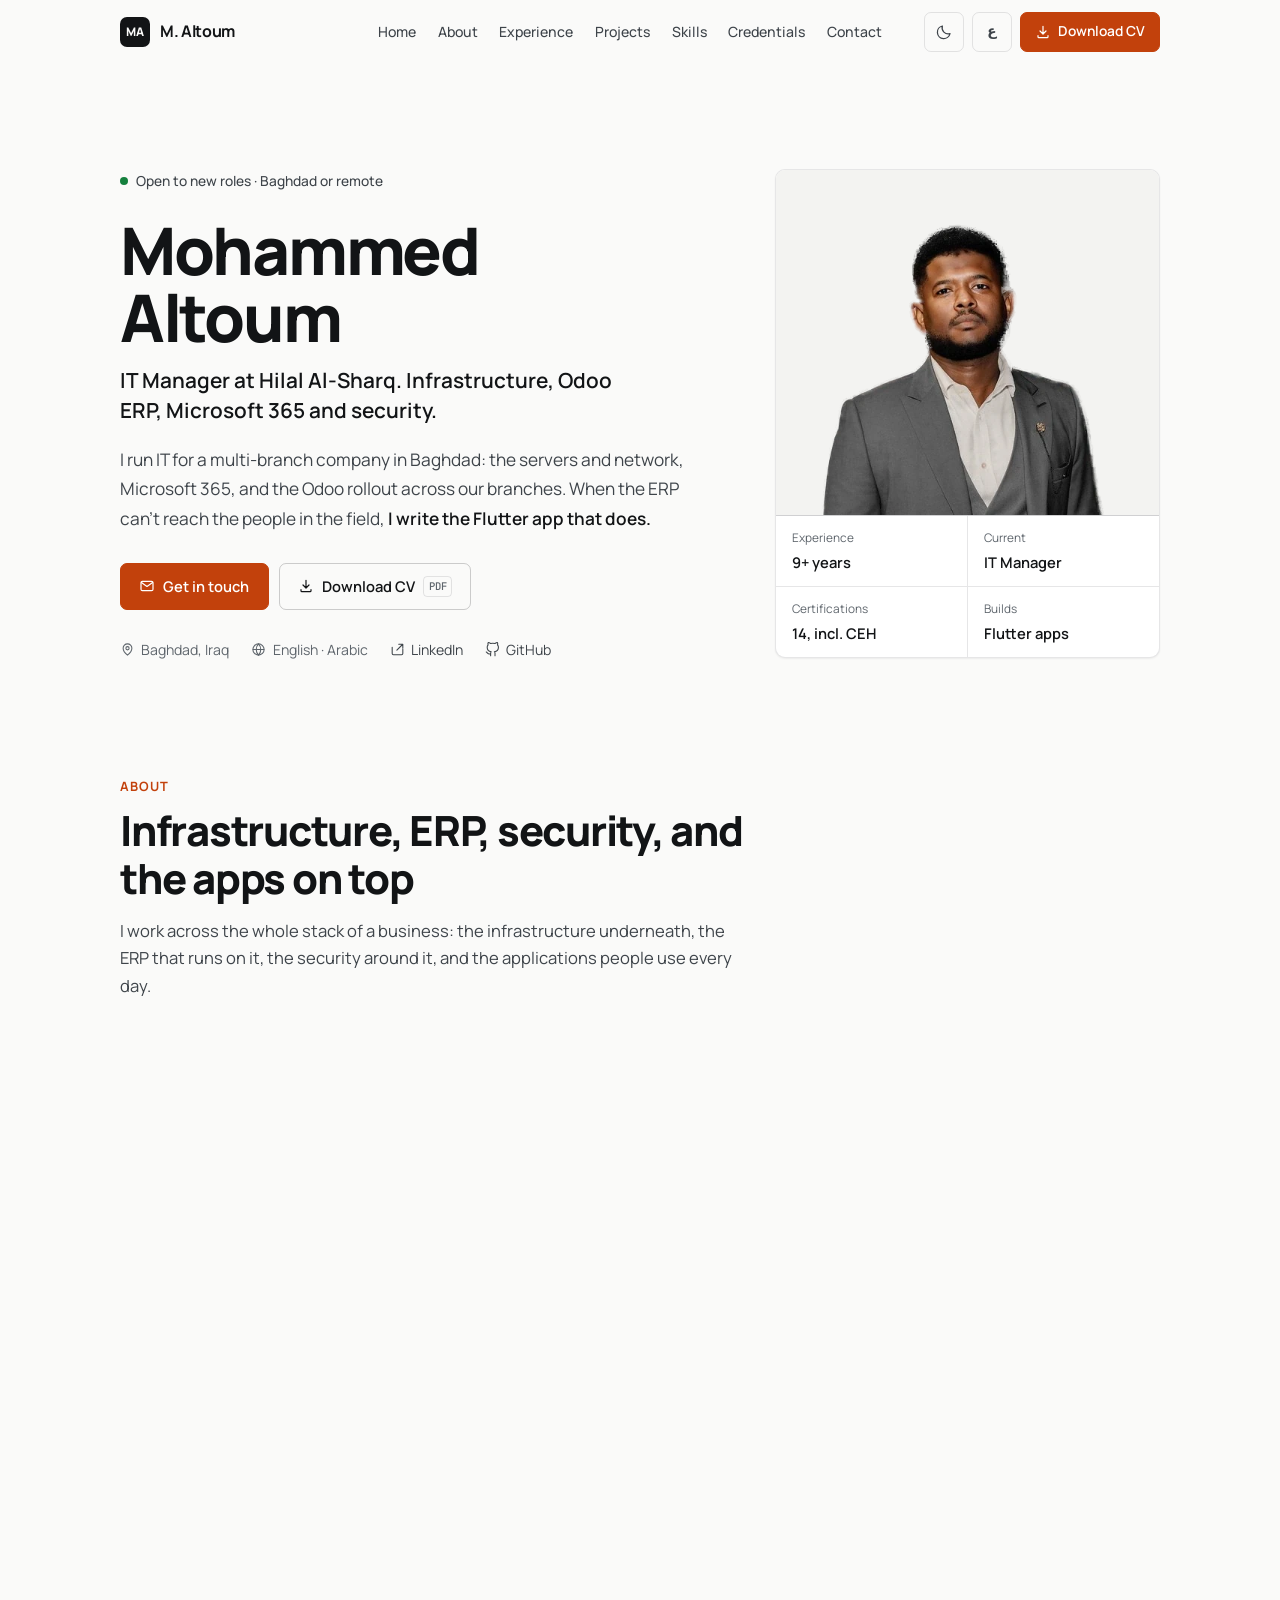
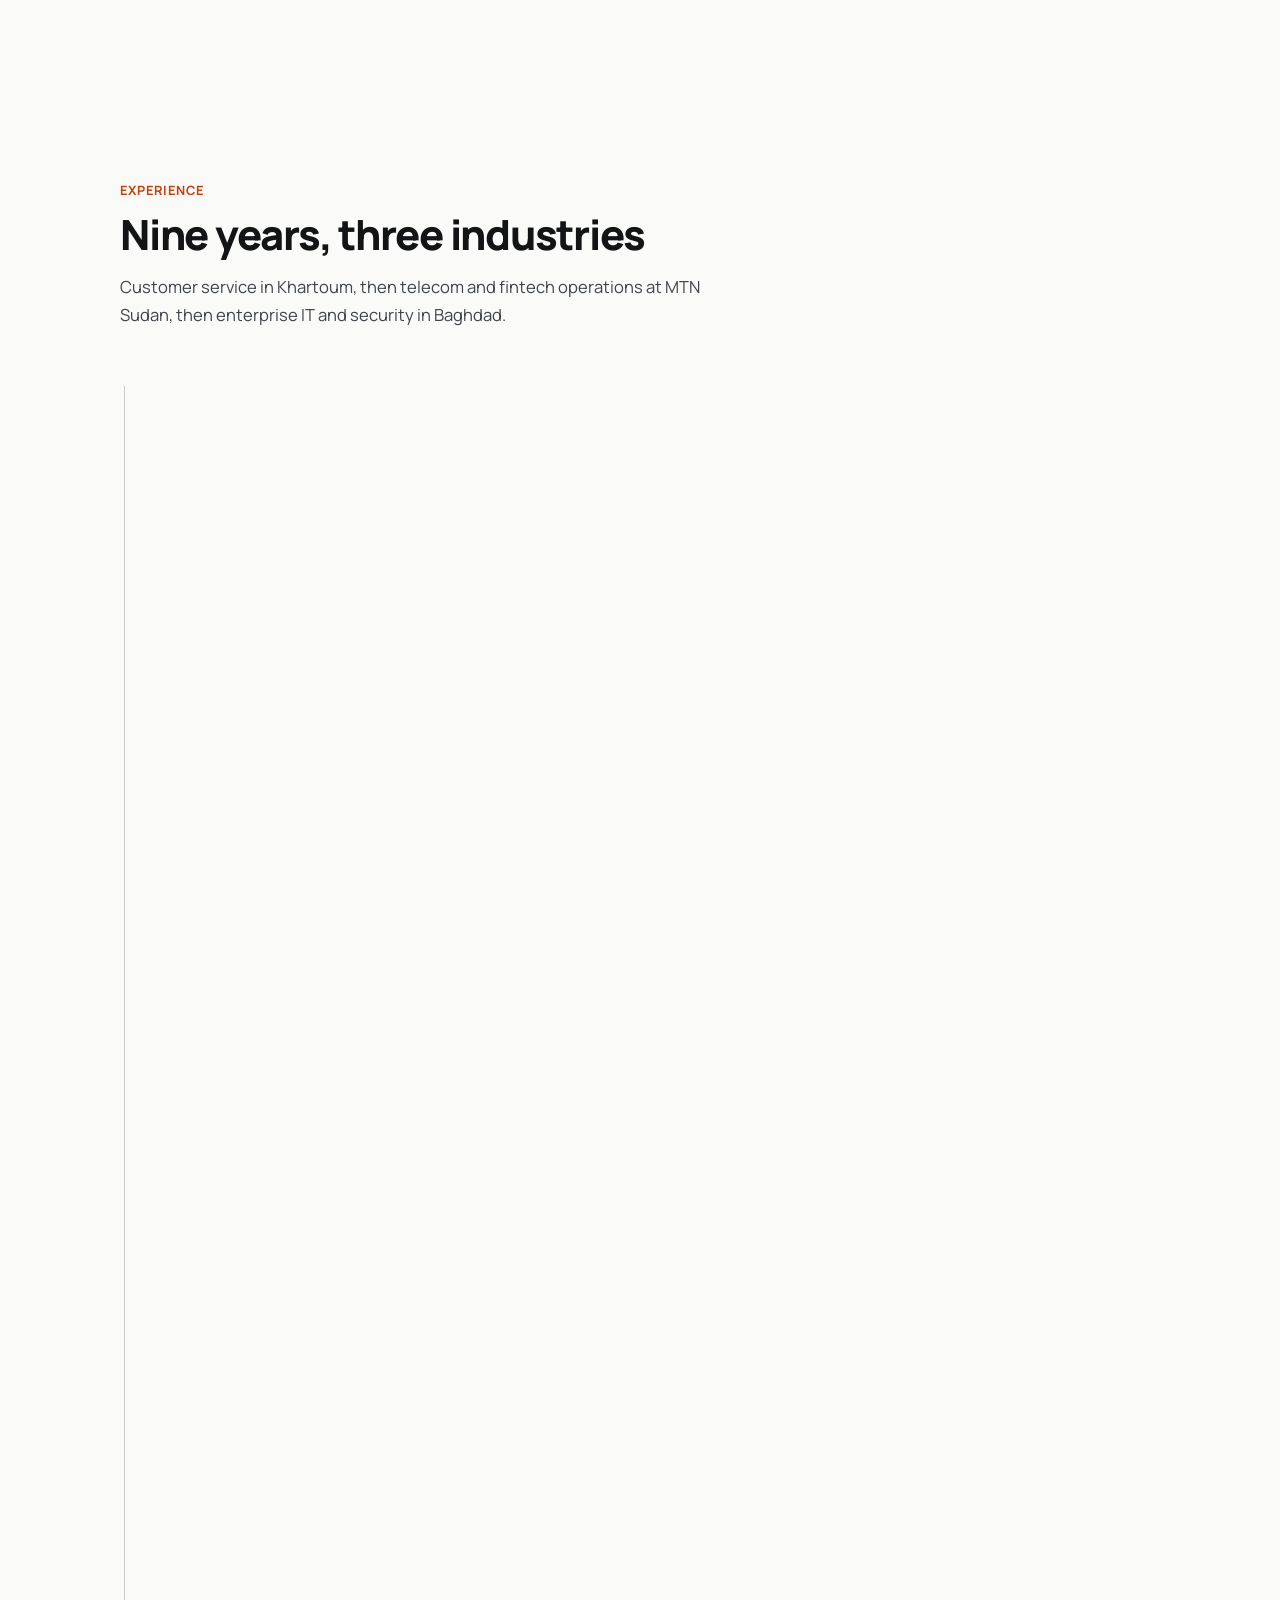
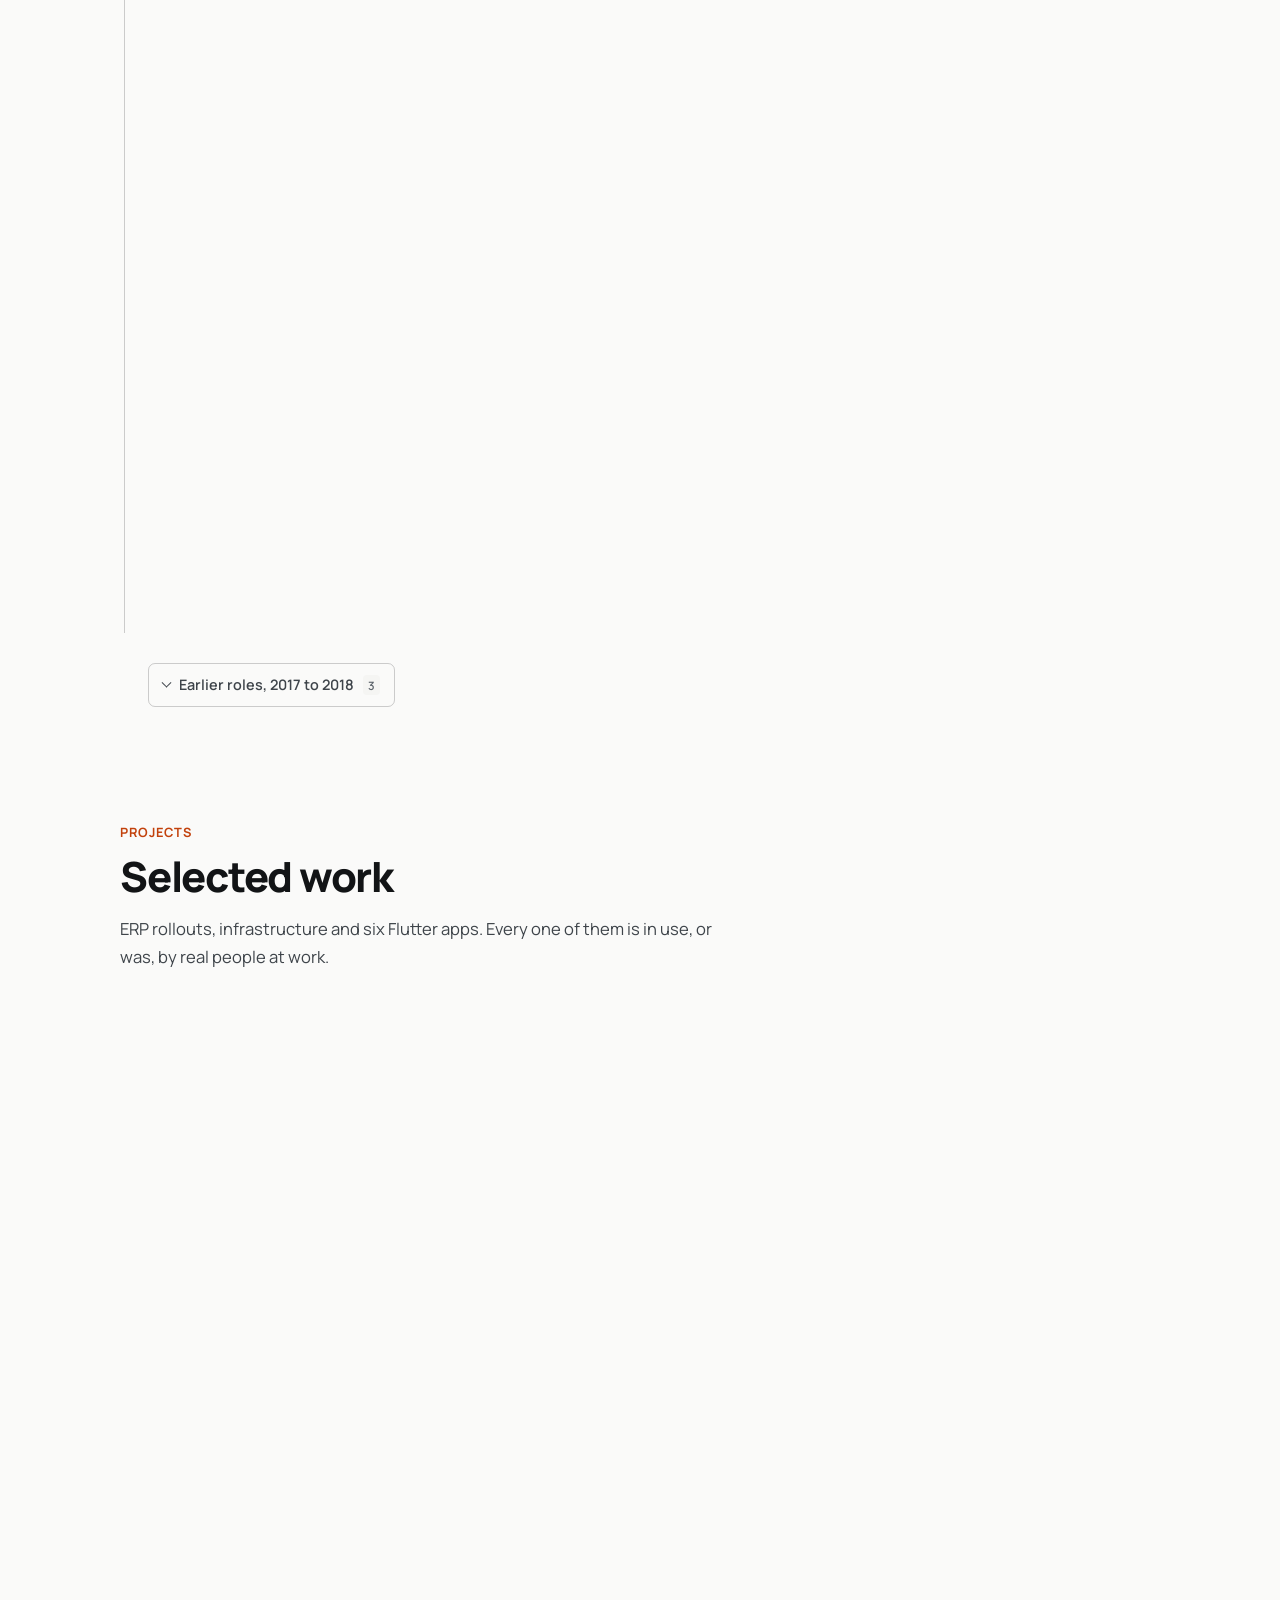
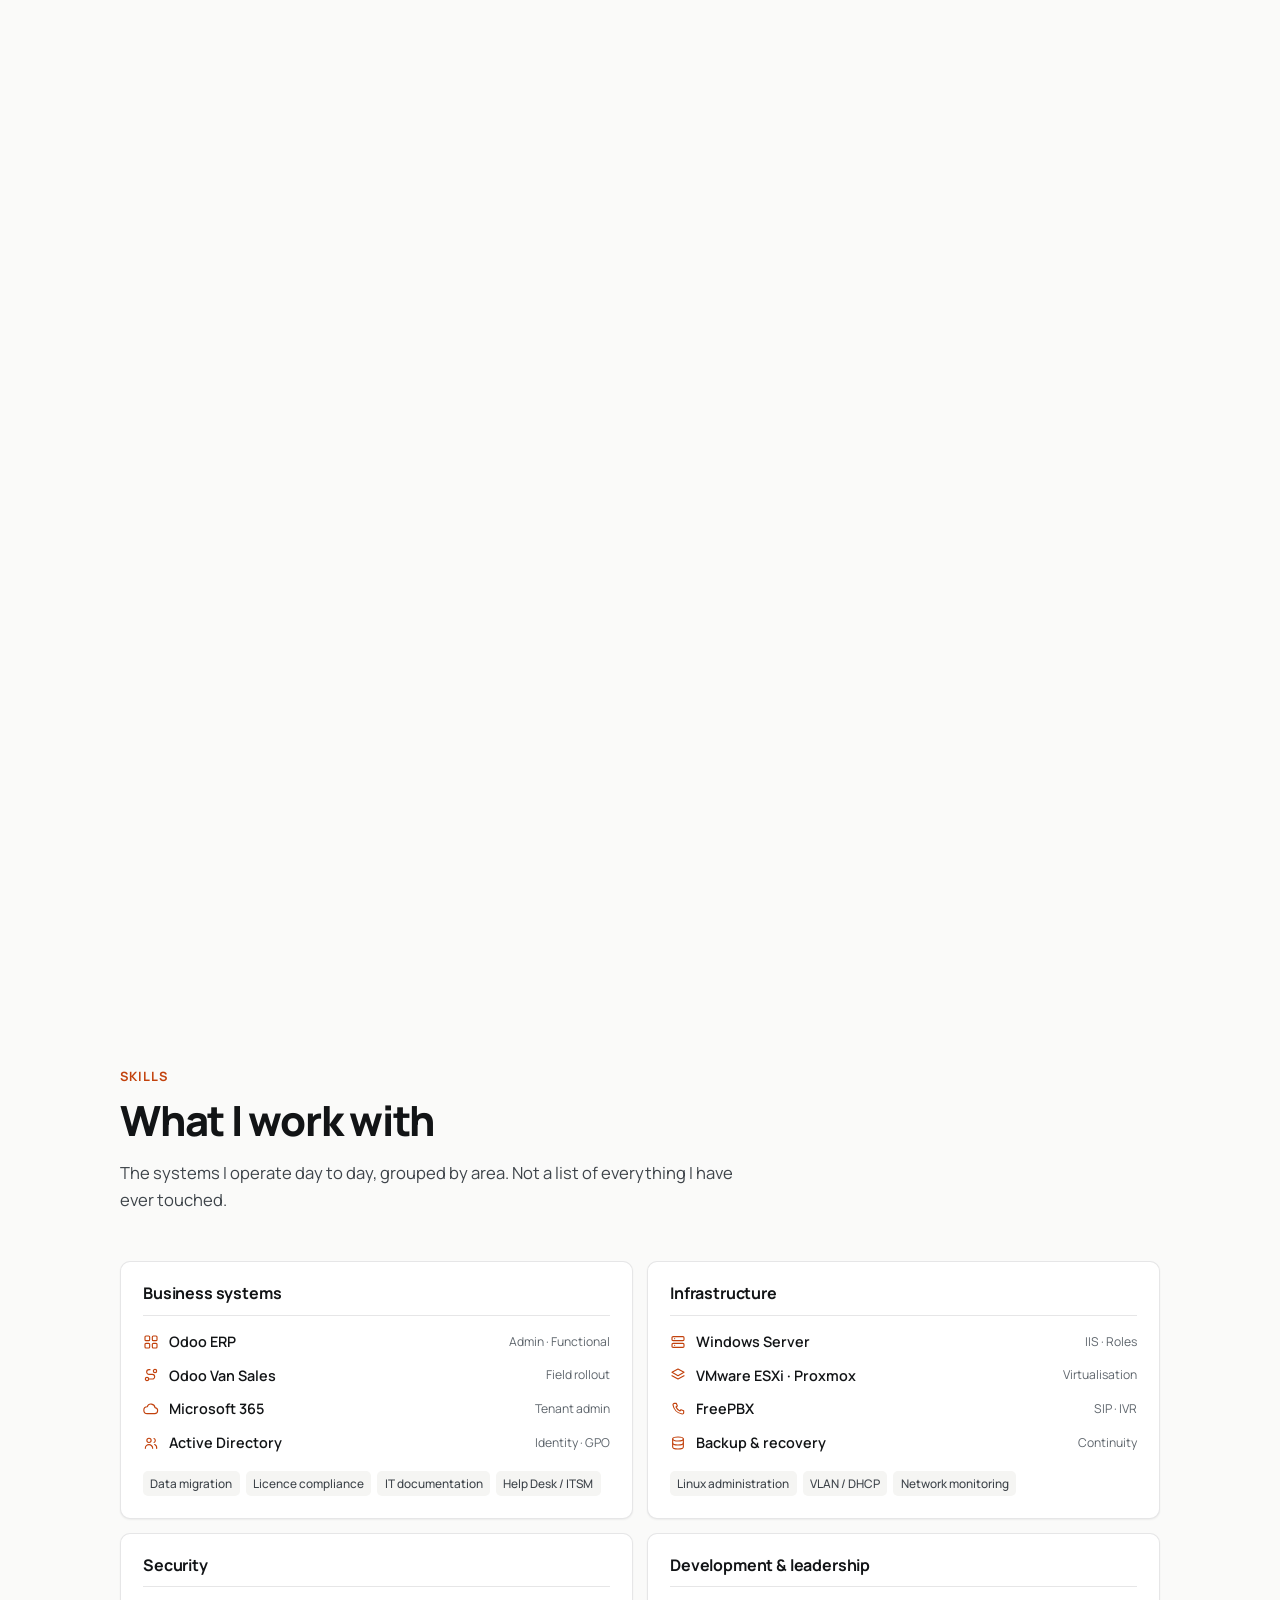
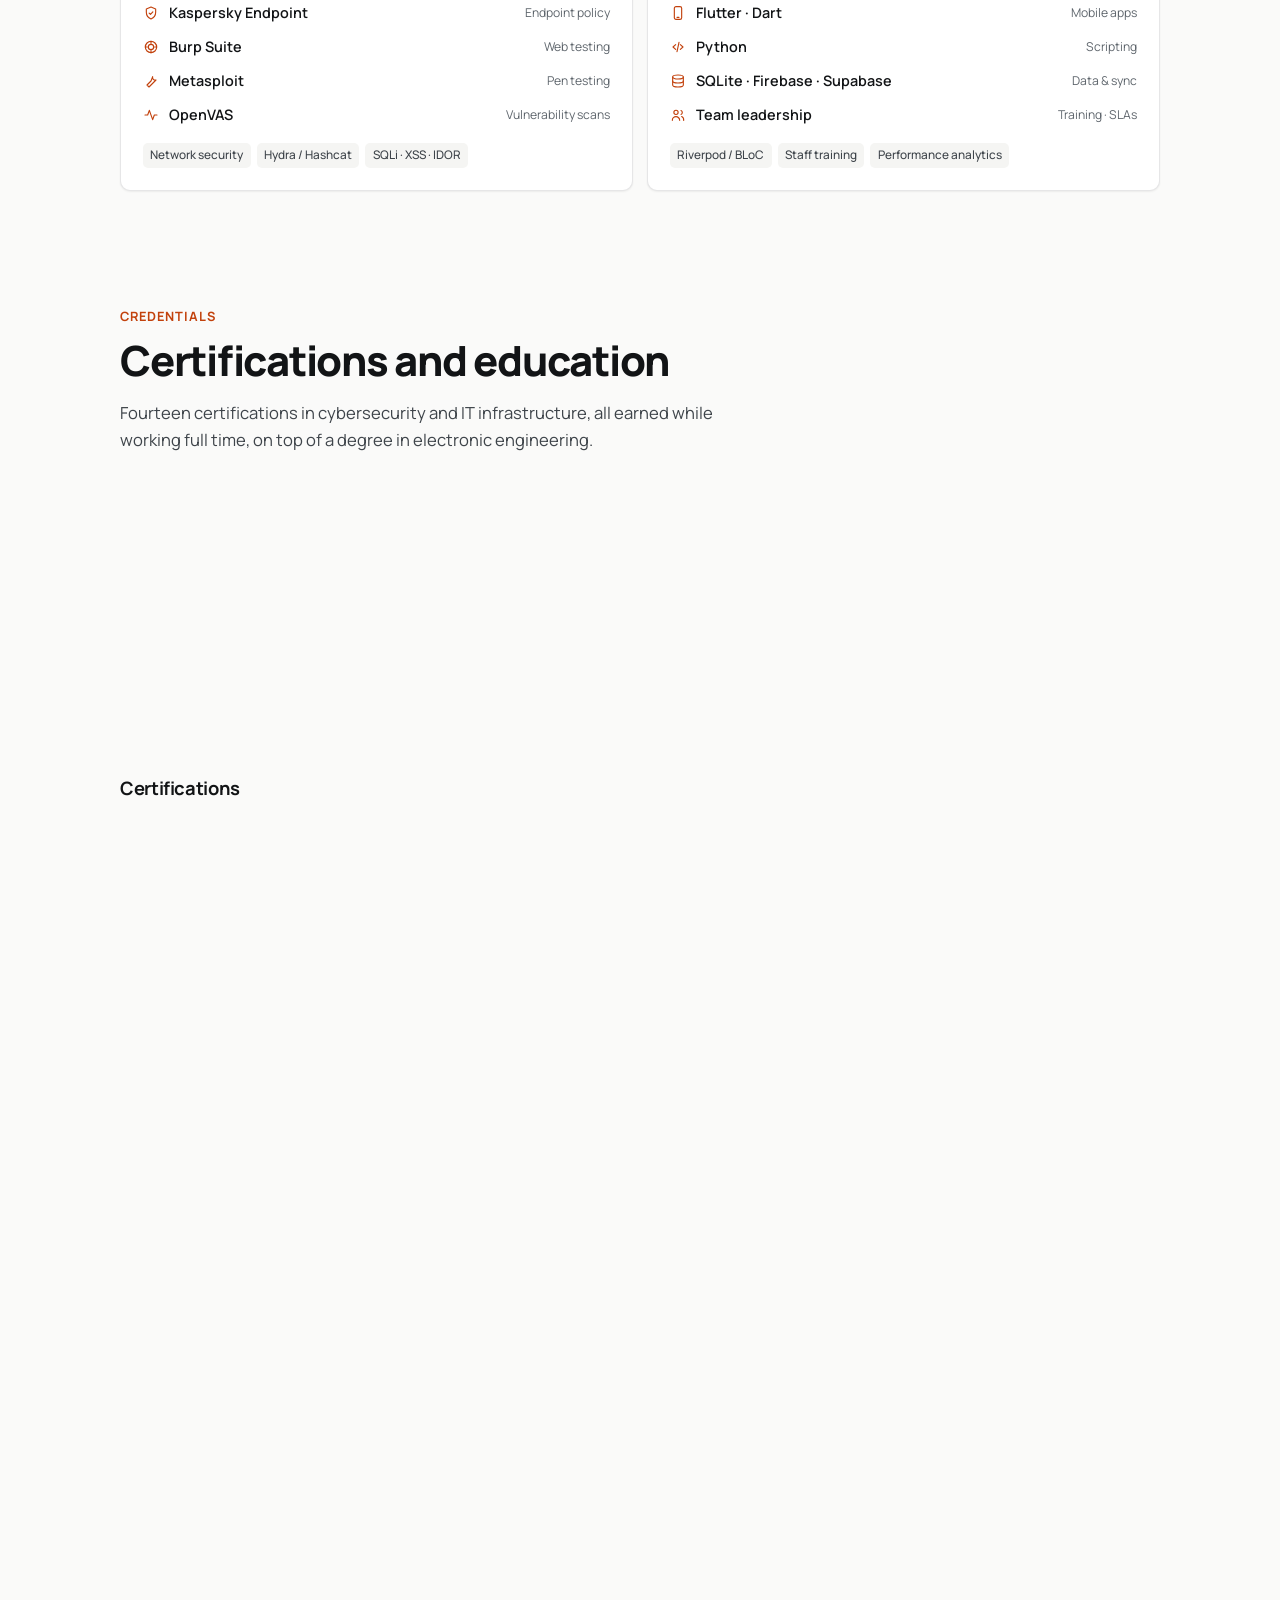
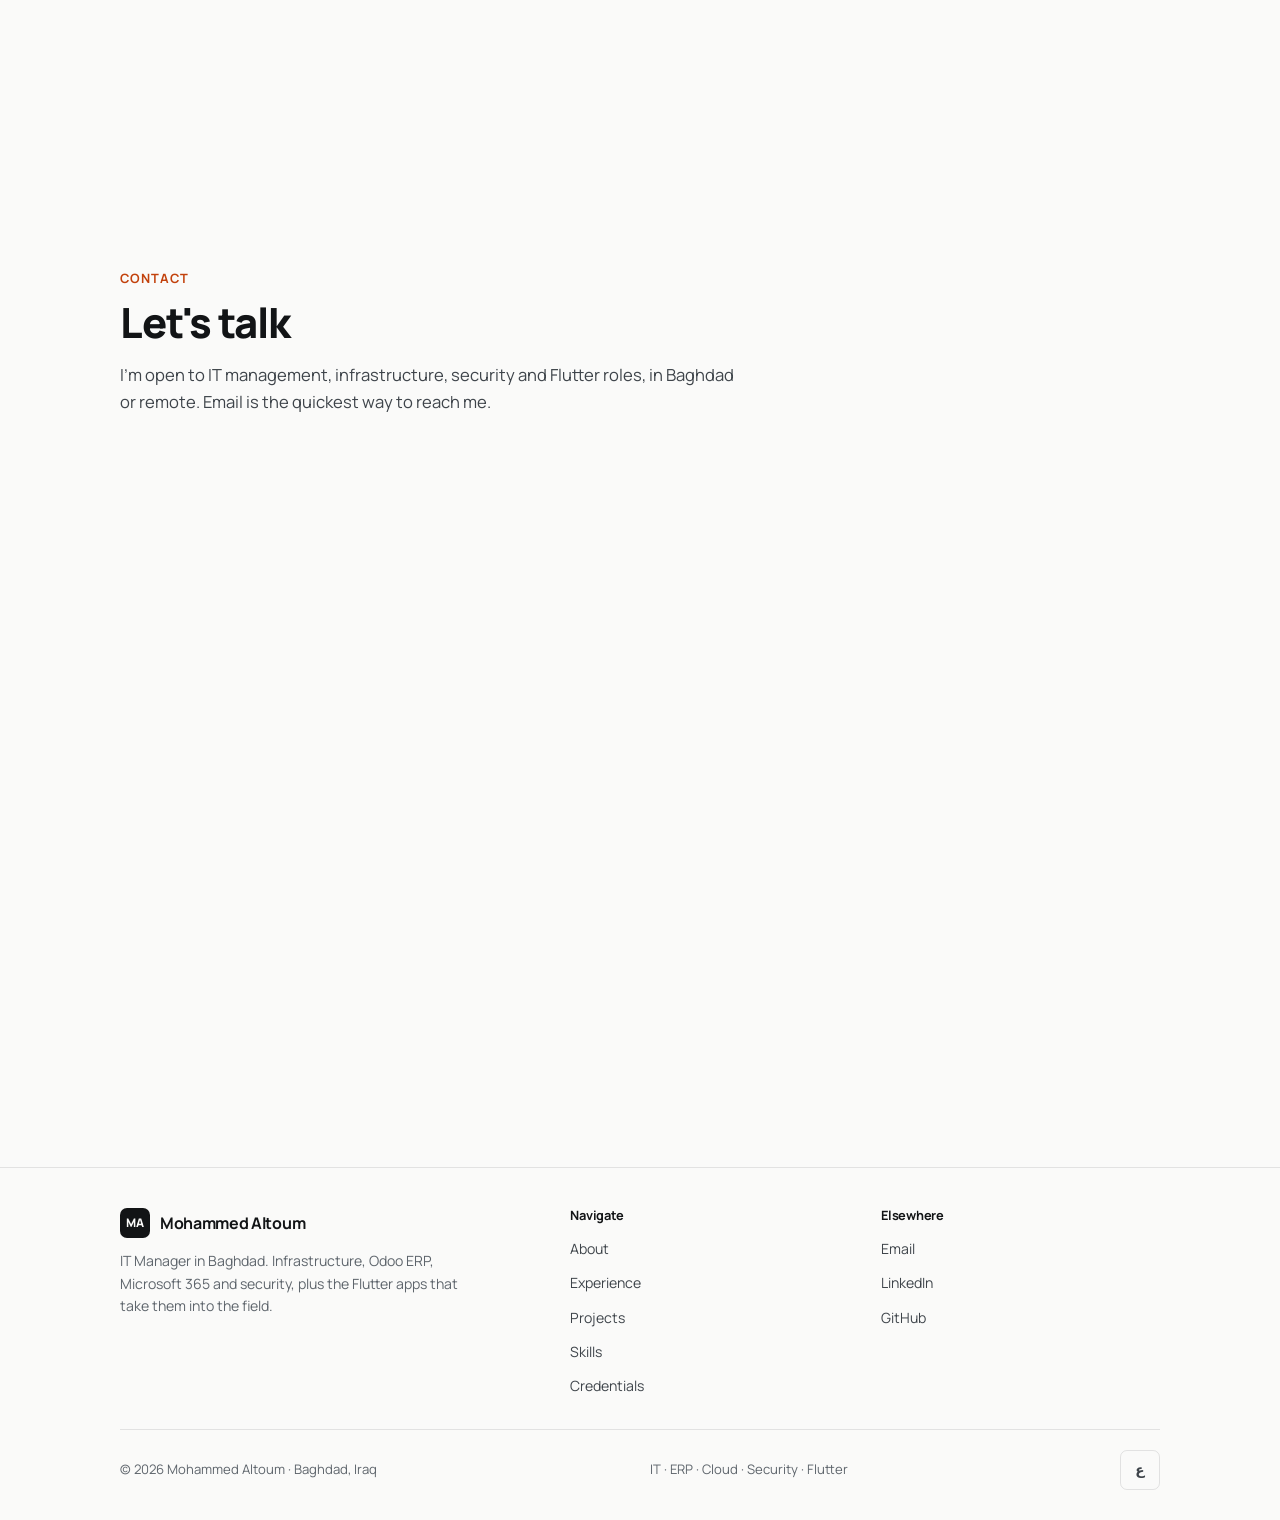
==== commit cb3fe980: "Redesign the portfolio so it reads as hand-built, add a real PDF CV Visual identity - Replace the vi" ====
--- a/index.html
+++ b/index.html
@@ -28,14 +28,15 @@
   upgrade-insecure-requests"/>
 <meta name="referrer" content="strict-origin-when-cross-origin"/>
 
-<script src="js/theme-init.js"></script>
+<script src="js/theme-init.js?v=3"></script>
 
 <title data-en="Mohammed Altoum — IT Manager · Odoo ERP, Microsoft 365 &amp; Cybersecurity" data-ar="محمد التوم — مدير تقنية المعلومات · Odoo و Microsoft 365 والأمن السيبراني">Mohammed Altoum — IT Manager · Odoo ERP, Microsoft 365 &amp; Cybersecurity</title>
 <meta name="description" data-i18n-content data-en="Mohammed Altoum — IT Manager in Baghdad, Iraq. IT infrastructure, Odoo ERP rollouts, Microsoft 365 and Active Directory, virtualisation, VoIP, cybersecurity and Flutter application development. CEH certified." data-ar="محمد التوم — مدير تقنية المعلومات في بغداد، العراق. البنية التحتية لتقنية المعلومات، تطبيق Odoo ERP، و Microsoft 365 و Active Directory، والمحاكاة الافتراضية، والاتصال الصوتي، والأمن السيبراني، وتطوير تطبيقات Flutter. حاصل على شهادة CEH." content="Mohammed Altoum — IT Manager in Baghdad, Iraq. IT infrastructure, Odoo ERP rollouts, Microsoft 365 and Active Directory, virtualisation, VoIP, cybersecurity and Flutter application development. CEH certified."/>
 <meta name="author" content="Mohammed Altoum"/>
-<meta name="theme-color" content="#05070F"/>
+<meta name="theme-color" content="#101214"/>
 <link rel="canonical" href="https://cv-res.moaxmohammed36.workers.dev/"/>
-<link rel="icon" href="assets/favicon.ico" sizes="16x16 32x32 48x48"/>
+<link rel="icon" href="assets/favicon.ico?v=3" sizes="16x16 32x32 48x48"/>
+<link rel="apple-touch-icon" href="assets/apple-touch-icon.png"/>
 
 <meta property="og:type" content="profile"/>
 <meta property="og:site_name" content="Mohammed Altoum"/>
@@ -43,23 +44,22 @@
 <meta property="og:locale" content="en_US"/>
 <meta property="og:locale:alternate" content="ar_IQ"/>
 <meta property="og:title" content="Mohammed Altoum — IT Manager · Odoo ERP, Microsoft 365 &amp; Cybersecurity"/>
-<meta property="og:description" content="IT Manager in Baghdad. Infrastructure, Odoo ERP, Microsoft 365, virtualisation, VoIP and cybersecurity — plus six production Flutter apps. CEH certified."/>
+<meta property="og:description" content="IT Manager in Baghdad. Infrastructure, Odoo ERP, Microsoft 365, virtualisation, VoIP and cybersecurity, plus six production Flutter apps. CEH certified."/>
 <meta property="og:image" content="https://cv-res.moaxmohammed36.workers.dev/assets/images/portrait.webp"/>
 <meta property="og:image:width" content="399"/>
 <meta property="og:image:height" content="399"/>
 <meta property="og:image:alt" content="Portrait of Mohammed Altoum"/>
 <meta name="twitter:card" content="summary"/>
 <meta name="twitter:title" content="Mohammed Altoum — IT Manager · Odoo ERP, Microsoft 365 &amp; Cybersecurity"/>
-<meta name="twitter:description" content="IT Manager in Baghdad. Infrastructure, Odoo ERP, Microsoft 365, virtualisation, VoIP and cybersecurity — plus six production Flutter apps."/>
+<meta name="twitter:description" content="IT Manager in Baghdad. Infrastructure, Odoo ERP, Microsoft 365, virtualisation, VoIP and cybersecurity, plus six production Flutter apps."/>
 <meta name="twitter:image" content="https://cv-res.moaxmohammed36.workers.dev/assets/images/portrait.webp"/>
 
 <link rel="preload" href="assets/fonts/manrope-latin.woff2" as="font" type="font/woff2" crossorigin/>
-<link rel="stylesheet" href="css/style.css"/>
+<link rel="stylesheet" href="css/style.css?v=3"/>
 </head>
 <body>
 
 <a class="skip-link" href="#main" data-en="Skip to content" data-ar="تخطّي إلى المحتوى">Skip to content</a>
-<div class="progress" id="progress" aria-hidden="true"></div>
 
 <!-- ══ ICON SPRITE ══ -->
 <svg class="sprite" aria-hidden="true" focusable="false"><defs>
@@ -117,20 +117,20 @@
               data-en-aria="Switch between light and dark theme" data-ar-aria="التبديل بين الوضع الفاتح والداكن"
               aria-label="Switch between light and dark theme">
         <svg class="ico-sun" aria-hidden="true"><use href="#i-sun"/></svg>
+        <svg class="ico-moon" aria-hidden="true"><use href="#i-moon"/></svg>
       </button>
       <button class="icon-btn lang-btn" type="button"
               data-en-aria="Switch the site to Arabic" data-ar-aria="تحويل الموقع إلى الإنجليزية"
               aria-label="Switch the site to Arabic">ع</button>
-      <button class="btn btn-primary nav-cv print-btn" type="button"
-              data-en-aria="Download CV — opens the print dialog, save as PDF"
-              data-ar-aria="تحميل السيرة الذاتية — يفتح نافذة الطباعة، احفظها كملف PDF"
-              aria-label="Download CV — opens the print dialog, save as PDF">
+      <a class="btn btn-primary nav-cv" href="Mohammed-Altoum-CV.pdf" download="Mohammed-Altoum-CV.pdf"
+         data-en-aria="Download CV (PDF)" data-ar-aria="تحميل السيرة الذاتية (PDF)" aria-label="Download CV (PDF)">
         <svg aria-hidden="true"><use href="#i-download"/></svg>
         <span data-en="Download CV" data-ar="تحميل السيرة">Download CV</span>
-      </button>
+      </a>
       <button class="icon-btn burger" id="burger" type="button" aria-expanded="false" aria-controls="drawer"
-              data-en-aria="Open the menu" data-ar-aria="فتح القائمة" aria-label="Open the menu">
-        <svg aria-hidden="true"><use href="#i-menu"/></svg>
+              data-en-aria="Menu" data-ar-aria="القائمة" aria-label="Menu">
+        <svg class="ico-menu" aria-hidden="true"><use href="#i-menu"/></svg>
+        <svg class="ico-close" aria-hidden="true"><use href="#i-close"/></svg>
       </button>
     </div>
   </div>
@@ -144,10 +144,10 @@
   <a href="#skills" data-en="Skills" data-ar="المهارات">Skills</a>
   <a href="#credentials" data-en="Credentials" data-ar="الاعتمادات">Credentials</a>
   <a href="#contact" data-en="Contact" data-ar="التواصل">Contact</a>
-  <button class="btn btn-primary print-btn" type="button">
+  <a class="btn btn-primary" href="Mohammed-Altoum-CV.pdf" download="Mohammed-Altoum-CV.pdf">
     <svg aria-hidden="true"><use href="#i-download"/></svg>
-    <span data-en="Download CV" data-ar="تحميل السيرة">Download CV</span>
-  </button>
+    <span data-en="Download CV (PDF)" data-ar="تحميل السيرة (PDF)">Download CV (PDF)</span>
+  </a>
 </div>
 
 <main id="main">
@@ -158,57 +158,39 @@
     <div class="hero-grid">
 
       <div class="hero-copy">
-        <div class="hero-status rv in">
+        <p class="hero-status">
           <span class="dot" aria-hidden="true"></span>
-          <span data-en="Open to opportunities" data-ar="متاح لفرص عمل">Open to opportunities</span>
-        </div>
-
-        <span class="eyebrow rv in rv-d1" data-en="IT • ERP • Cloud • Security • Development" data-ar="تقنية المعلومات • ERP • السحابة • الأمن • التطوير">IT • ERP • Cloud • Security • Development</span>
-
-        <div class="hero-name rv in rv-d1" data-en="Mohammed Altoum" data-ar="محمد التوم">Mohammed Altoum</div>
-
-        <h1 class="rv in rv-d2">
-          <span class="line" data-en="I build technology" data-ar="أبني تقنية">I build technology</span>
-          <span class="line grad-text" data-en="that works." data-ar="تعمل فعلاً.">that works.</span>
-        </h1>
-
-        <p class="lede rv in rv-d3" data-en="I run the IT function at Hilal Al-Sharq in Baghdad — infrastructure, servers, networks, Microsoft 365 and the Odoo ERP rollout across the branch network — and I <strong>build the mobile apps that fill the gaps our systems leave behind.</strong>" data-ar="أدير وظيفة تقنية المعلومات في شركة هلال الشرق ببغداد — البنية التحتية والخوادم والشبكات و Microsoft 365 وتطبيق نظام Odoo عبر شبكة الفروع — و<strong>أبني تطبيقات الجوال التي تسدّ الفجوات التي تتركها أنظمتنا.</strong>">I run the IT function at Hilal Al-Sharq in Baghdad — infrastructure, servers, networks, Microsoft 365 and the Odoo ERP rollout across the branch network — and I <strong>build the mobile apps that fill the gaps our systems leave behind.</strong></p>
-
-        <div class="hero-actions rv in rv-d3">
-          <a class="btn btn-primary" href="#projects">
-            <span data-en="View my work" data-ar="شاهد أعمالي">View my work</span>
-            <svg aria-hidden="true"><use href="#i-arrow"/></svg>
+          <span data-en="Open to new roles · Baghdad or remote" data-ar="متاح لفرص جديدة · بغداد أو عن بُعد">Open to new roles · Baghdad or remote</span>
+        </p>
+
+        <h1 data-en="Mohammed Altoum" data-ar="محمد التوم">Mohammed Altoum</h1>
+        <p class="hero-role" data-en="IT Manager at Hilal Al-Sharq. Infrastructure, Odoo ERP, Microsoft 365 and security." data-ar="مدير تقنية المعلومات في شركة هلال الشرق. البنية التحتية و Odoo ERP و Microsoft 365 والأمن.">IT Manager at Hilal Al-Sharq. Infrastructure, Odoo ERP, Microsoft 365 and security.</p>
+
+        <p class="lede" data-en="I run IT for a multi-branch company in Baghdad: the servers and network, Microsoft 365, and the Odoo rollout across our branches. When the ERP can't reach the people in the field, <strong>I write the Flutter app that does.</strong>" data-ar="أدير تقنية المعلومات لشركة متعددة الفروع في بغداد: الخوادم والشبكة و Microsoft 365 وتطبيق Odoo في فروعنا. وحين لا يصل نظام ERP إلى فرق الميدان، <strong>أكتب تطبيق Flutter الذي يصل.</strong>">I run IT for a multi-branch company in Baghdad: the servers and network, Microsoft 365, and the Odoo rollout across our branches. When the ERP can't reach the people in the field, <strong>I write the Flutter app that does.</strong></p>
+
+        <div class="hero-actions">
+          <a class="btn btn-primary" href="#contact">
+            <svg aria-hidden="true"><use href="#i-mail"/></svg>
+            <span data-en="Get in touch" data-ar="تواصل معي">Get in touch</span>
           </a>
-          <button class="btn btn-ghost print-btn" type="button"
-                  data-en-aria="Download CV — opens the print dialog, save as PDF"
-                  data-ar-aria="تحميل السيرة الذاتية — يفتح نافذة الطباعة، احفظها كملف PDF"
-                  aria-label="Download CV — opens the print dialog, save as PDF">
+          <a class="btn btn-ghost" href="Mohammed-Altoum-CV.pdf" download="Mohammed-Altoum-CV.pdf"
+             data-en-aria="Download CV (PDF)" data-ar-aria="تحميل السيرة الذاتية (PDF)" aria-label="Download CV (PDF)">
             <svg aria-hidden="true"><use href="#i-download"/></svg>
             <span data-en="Download CV" data-ar="تحميل السيرة">Download CV</span>
-          </button>
-          <a class="btn btn-ghost" href="#contact">
-            <svg aria-hidden="true"><use href="#i-mail"/></svg>
-            <span data-en="Contact me" data-ar="تواصل معي">Contact me</span>
+            <span class="btn-hint">PDF</span>
           </a>
         </div>
 
-        <div class="hero-meta rv in rv-d3">
+        <div class="hero-meta">
           <span><svg aria-hidden="true"><use href="#i-pin"/></svg><span data-en="Baghdad, Iraq" data-ar="بغداد، العراق">Baghdad, Iraq</span></span>
-          <span><svg aria-hidden="true"><use href="#i-briefcase"/></svg><span data-en="Hilal Al-Sharq Co." data-ar="شركة هلال الشرق">Hilal Al-Sharq Co.</span></span>
           <span><svg aria-hidden="true"><use href="#i-globe"/></svg><span data-en="English · Arabic" data-ar="الإنجليزية · العربية">English · Arabic</span></span>
           <a href="https://www.linkedin.com/in/mohammed-abdallah28" rel="noopener noreferrer" target="_blank"><svg aria-hidden="true"><use href="#i-link"/></svg>LinkedIn</a>
           <a href="https://github.com/moax342" rel="noopener noreferrer" target="_blank"><svg aria-hidden="true"><use href="#i-github"/></svg>GitHub</a>
         </div>
       </div>
 
-      <!-- Identity card: the portrait framed as a system panel, with the four
-           facts a recruiter checks first sitting underneath it. -->
-      <aside class="idcard rv in rv-d2" aria-label="Profile summary">
-        <div class="idcard-top">
-          <span class="idcard-lights" aria-hidden="true"><i></i><i></i><i></i></span>
-          <span class="keep-mono">ALTOUM · BGW</span>
-        </div>
-
+      <!-- The portrait, with the four facts a recruiter checks first under it. -->
+      <aside class="idcard" data-en-aria="Profile summary" data-ar-aria="ملخص الملف" aria-label="Profile summary">
         <div class="portrait-frame">
           <img class="portrait" src="assets/images/portrait.webp" width="399" height="399"
                fetchpriority="high" decoding="async"
@@ -217,10 +199,10 @@
         </div>
 
         <dl class="idcard-rows">
-          <div><dt data-en="Status" data-ar="الحالة">Status</dt><dd data-en="Available" data-ar="متاح">Available</dd></div>
+          <div><dt data-en="Experience" data-ar="الخبرة">Experience</dt><dd data-en="9+ years" data-ar="+٩ سنوات">9+ years</dd></div>
           <div><dt data-en="Current" data-ar="الحالي">Current</dt><dd data-en="IT Manager" data-ar="مدير تقنية المعلومات">IT Manager</dd></div>
-          <div><dt data-en="Focus" data-ar="التخصص">Focus</dt><dd>Odoo · M365 · Flutter</dd></div>
-          <div><dt data-en="Work mode" data-ar="نمط العمل">Work mode</dt><dd data-en="On-site / Remote" data-ar="حضوري / عن بُعد">On-site / Remote</dd></div>
+          <div><dt data-en="Certifications" data-ar="الشهادات">Certifications</dt><dd data-en="14, incl. CEH" data-ar="١٤، منها CEH">14, incl. CEH</dd></div>
+          <div><dt data-en="Builds" data-ar="يطوّر">Builds</dt><dd data-en="Flutter apps" data-ar="تطبيقات Flutter">Flutter apps</dd></div>
         </dl>
       </aside>
 
@@ -231,33 +213,33 @@
 <!-- ══ ABOUT ══ -->
 <section class="section" id="about">
   <div class="shell">
-    <div class="sec-head rv">
-      <span class="sec-index"><b>01</b> <span data-en="Profile" data-ar="نبذة">Profile</span></span>
-      <h2><span data-en="Technology across " data-ar="تقنية تمتد من ">Technology across </span><em class="grad-text" data-en="the whole stack of a business" data-ar="البنية التحتية إلى المستخدم">the whole stack of a business</em></h2>
-      <p class="sec-lede" data-en="Not a specialist in one layer — the infrastructure underneath, the ERP that runs on it, the security around it, and the applications people actually touch." data-ar="لست متخصصاً في طبقة واحدة — بل في البنية التحتية أسفلها، ونظام ERP الذي يعمل عليها، والأمن المحيط بها، والتطبيقات التي يستخدمها الناس فعلياً.">Not a specialist in one layer — the infrastructure underneath, the ERP that runs on it, the security around it, and the applications people actually touch.</p>
+    <div class="sec-head">
+      <span class="sec-index" data-en="About" data-ar="نبذة">About</span>
+      <h2 data-en="Infrastructure, ERP, security, and the apps on top" data-ar="البنية التحتية وأنظمة ERP والأمن، والتطبيقات فوقها">Infrastructure, ERP, security, and the apps on top</h2>
+      <p class="sec-lede" data-en="I work across the whole stack of a business: the infrastructure underneath, the ERP that runs on it, the security around it, and the applications people use every day." data-ar="أعمل عبر طبقات الشركة كلها: البنية التحتية في الأساس، ونظام ERP الذي يعمل عليها، والأمن المحيط بها، والتطبيقات التي يستخدمها الناس كل يوم.">I work across the whole stack of a business: the infrastructure underneath, the ERP that runs on it, the security around it, and the applications people use every day.</p>
     </div>
 
     <div class="about-grid">
       <div class="about-copy rv">
-        <p data-en="I'm an IT professional based in Baghdad who enjoys helping people feel more confident with technology — whether that's fixing a problem, explaining something in plain language, or showing a better way to work." data-ar="أنا متخصص في تقنية المعلومات مقيم في بغداد، أستمتع بمساعدة الناس ليشعروا بثقة أكبر مع التكنولوجيا — سواء بحل مشكلة، أو بشرح فكرة بلغة بسيطة، أو بعرض طريقة أفضل للعمل.">I'm an IT professional based in Baghdad who enjoys helping people feel more confident with technology — whether that's fixing a problem, explaining something in plain language, or showing a better way to work.</p>
+        <p data-en="I'm an IT professional in Baghdad, and the part of the job I enjoy most is helping people feel confident with technology: fixing the problem, explaining it in plain language, or showing them a better way to work." data-ar="أنا متخصص في تقنية المعلومات مقيم في بغداد، أستمتع بمساعدة الناس ليشعروا بثقة أكبر مع التكنولوجيا: سواء بحل مشكلة، أو بشرح فكرة بلغة بسيطة، أو بعرض طريقة أفضل للعمل.">I'm an IT professional in Baghdad, and the part of the job I enjoy most is helping people feel confident with technology: fixing the problem, explaining it in plain language, or showing them a better way to work.</p>
         <p data-en="My route here was unusual and I think it's the reason the work holds up: electronic engineering, then telecom field work, then five years of fintech and back-office operations at MTN Sudan, then enterprise IT. I learned what a business actually needs from a system before I ever had to build one." data-ar="كان طريقي إلى هنا غير تقليدي، وأظن أن هذا سبب صلابة العمل: هندسة إلكترونية، ثم عمل ميداني في الاتصالات، ثم خمس سنوات في التقنية المالية والعمليات الداخلية في MTN السودان، ثم تقنية معلومات المؤسسات. تعلّمت ما تحتاجه الشركة فعلياً من النظام قبل أن أُطالَب ببناء واحد.">My route here was unusual and I think it's the reason the work holds up: electronic engineering, then telecom field work, then five years of fintech and back-office operations at MTN Sudan, then enterprise IT. I learned what a business actually needs from a system before I ever had to build one.</p>
-        <p data-en="Today I own an entire IT function — and when the ERP can't reach the field, I write the Flutter app that does. <strong>I'd rather leave behind a documented system than an indispensable person.</strong>" data-ar="اليوم أدير وظيفة تقنية معلومات كاملة — وحين لا يصل نظام ERP إلى الميدان، أكتب تطبيق Flutter الذي يصل. <strong>أفضّل أن أترك خلفي نظاماً موثّقاً بدلاً من شخص لا غنى عنه.</strong>">Today I own an entire IT function — and when the ERP can't reach the field, I write the Flutter app that does. <strong>I'd rather leave behind a documented system than an indispensable person.</strong></p>
+        <p data-en="Today I run an entire IT function, and I write software when off-the-shelf tools fall short. <strong>I'd rather leave behind a documented system than an indispensable person.</strong>" data-ar="اليوم أدير وظيفة تقنية معلومات كاملة، وأكتب البرمجيات حين لا تكفي الأدوات الجاهزة. <strong>أفضّل أن أترك خلفي نظاماً موثّقاً بدلاً من شخص لا غنى عنه.</strong>">Today I run an entire IT function, and I write software when off-the-shelf tools fall short. <strong>I'd rather leave behind a documented system than an indispensable person.</strong></p>
 
         <div class="stats">
-          <div class="stat card">
-            <div class="stat-num grad-text"><span data-count="9">9</span>+</div>
+          <div class="stat">
+            <div class="stat-num"><span data-count="9">9</span>+</div>
             <div class="stat-label" data-en="Years in IT, telecom &amp; fintech" data-ar="سنوات في تقنية المعلومات والاتصالات والتقنية المالية">Years in IT, telecom &amp; fintech</div>
           </div>
-          <div class="stat card">
-            <div class="stat-num grad-text"><span data-count="6">6</span></div>
+          <div class="stat">
+            <div class="stat-num"><span data-count="6">6</span></div>
             <div class="stat-label" data-en="Flutter apps designed &amp; shipped" data-ar="تطبيقات Flutter صُممت وأُطلقت">Flutter apps designed &amp; shipped</div>
           </div>
-          <div class="stat card">
-            <div class="stat-num grad-text"><span data-count="70">70</span>%</div>
+          <div class="stat">
+            <div class="stat-num"><span data-count="70">70</span>%</div>
             <div class="stat-label" data-en="Less daily data entry after internal tooling" data-ar="انخفاض إدخال البيانات اليومي بعد الأدوات الداخلية">Less daily data entry after internal tooling</div>
           </div>
-          <div class="stat card">
-            <div class="stat-num grad-text"><span data-count="14">14</span></div>
+          <div class="stat">
+            <div class="stat-num"><span data-count="14">14</span></div>
             <div class="stat-label" data-en="Professional certifications" data-ar="شهادة احترافية">Professional certifications</div>
           </div>
         </div>
@@ -304,7 +286,7 @@
             <span class="domain-ico" aria-hidden="true"><svg><use href="#i-code"/></svg></span>
             <div>
               <h3 data-en="Software Development" data-ar="تطوير البرمجيات">Software Development</h3>
-              <p data-en="Six production Flutter apps — offline-first, bilingual, Odoo-connected, shipped to real users." data-ar="ستة تطبيقات Flutter إنتاجية — تعمل دون إنترنت، ثنائية اللغة، مرتبطة بـ Odoo، ووصلت لمستخدمين حقيقيين.">Six production Flutter apps — offline-first, bilingual, Odoo-connected, shipped to real users.</p>
+              <p data-en="Six Flutter apps in production. Offline-first, bilingual, connected to Odoo, used by real staff." data-ar="ستة تطبيقات Flutter إنتاجية، تعمل دون إنترنت، ثنائية اللغة، مرتبطة بـ Odoo، ووصلت لمستخدمين حقيقيين.">Six Flutter apps in production. Offline-first, bilingual, connected to Odoo, used by real staff.</p>
             </div>
           </div>
         </div>
@@ -316,10 +298,10 @@
 <!-- ══ EXPERIENCE ══ -->
 <section class="section" id="experience">
   <div class="shell">
-    <div class="sec-head rv">
-      <span class="sec-index"><b>02</b> <span data-en="Career" data-ar="المسيرة المهنية">Career</span></span>
-      <h2><span data-en="Professional " data-ar="الخبرة ">Professional </span><em class="grad-text" data-en="experience" data-ar="المهنية">experience</em></h2>
-      <p class="sec-lede" data-en="From front-line customer service in Khartoum to owning an entire IT function in Baghdad — telecom, then fintech operations, then enterprise IT and security." data-ar="من خدمة العملاء المباشرة في الخرطوم إلى إدارة وظيفة تقنية المعلومات بالكامل في بغداد — الاتصالات، ثم عمليات التقنية المالية، ثم تقنية المعلومات والأمن للمؤسسات.">From front-line customer service in Khartoum to owning an entire IT function in Baghdad — telecom, then fintech operations, then enterprise IT and security.</p>
+    <div class="sec-head">
+      <span class="sec-index" data-en="Experience" data-ar="الخبرات">Experience</span>
+      <h2 data-en="Nine years, three industries" data-ar="تسع سنوات في ثلاثة قطاعات">Nine years, three industries</h2>
+      <p class="sec-lede" data-en="Customer service in Khartoum, then telecom and fintech operations at MTN Sudan, then enterprise IT and security in Baghdad." data-ar="خدمة العملاء في الخرطوم، ثم الاتصالات وعمليات التقنية المالية في MTN السودان، ثم تقنية المعلومات والأمن للمؤسسات في بغداد.">Customer service in Khartoum, then telecom and fintech operations at MTN Sudan, then enterprise IT and security in Baghdad.</p>
     </div>
 
     <ol class="timeline">
@@ -327,13 +309,13 @@
       <li class="tl-item now rv">
         <article class="tl-card card">
           <div class="tl-top">
-            <span class="tl-period" data-en="May 2025 — Present" data-ar="مايو ٢٠٢٥ — حتى الآن">May 2025 — Present</span>
+            <span class="tl-period" data-en="May 2025 – Present" data-ar="مايو ٢٠٢٥ – حتى الآن">May 2025 – Present</span>
             <span class="badge badge-now" data-en="Current" data-ar="حالياً">Current</span>
           </div>
           <h3 data-en="IT Manager" data-ar="مدير تقنية المعلومات">IT Manager</h3>
           <div class="tl-org" data-en="Hilal Al-Sharq Co. · Baghdad, Iraq · On-site" data-ar="شركة هلال الشرق · بغداد، العراق · حضوري">Hilal Al-Sharq Co. · Baghdad, Iraq · On-site</div>
           <ul class="tl-list">
-            <li data-en="Own the full IT function — infrastructure, networks, servers, virtualisation and enterprise applications." data-ar="أدير وظيفة تقنية المعلومات بالكامل — البنية التحتية والشبكات والخوادم والمحاكاة الافتراضية وتطبيقات المؤسسات.">Own the full IT function — infrastructure, networks, servers, virtualisation and enterprise applications.</li>
+            <li data-en="Own the full IT function: infrastructure, networks, servers, virtualisation and enterprise applications." data-ar="أدير وظيفة تقنية المعلومات بالكامل: البنية التحتية والشبكات والخوادم والمحاكاة الافتراضية وتطبيقات المؤسسات.">Own the full IT function: infrastructure, networks, servers, virtualisation and enterprise applications.</li>
             <li data-en="Lead the Odoo ERP rollout across the branch network and build the mobile apps that extend it into the field." data-ar="أقود تطبيق نظام Odoo ERP عبر شبكة الفروع وأبني تطبيقات الجوال التي توسّعه إلى الميدان.">Lead the Odoo ERP rollout across the branch network and build the mobile apps that extend it into the field.</li>
             <li data-en="Administer Microsoft 365 and Active Directory, and set the endpoint security and access-control policy." data-ar="أدير Microsoft 365 و Active Directory، وأضع سياسة أمن الأجهزة الطرفية والتحكم بالوصول.">Administer Microsoft 365 and Active Directory, and set the endpoint security and access-control policy.</li>
             <li data-en="Train staff and document infrastructure so knowledge stays with the company rather than any one person." data-ar="أدرّب الموظفين وأوثّق البنية التحتية لتبقى المعرفة لدى الشركة لا لدى شخص واحد.">Train staff and document infrastructure so knowledge stays with the company rather than any one person.</li>
@@ -347,7 +329,7 @@
       <li class="tl-item rv">
         <article class="tl-card card">
           <div class="tl-top">
-            <span class="tl-period" data-en="Jan 2025 — Sep 2025" data-ar="يناير ٢٠٢٥ — سبتمبر ٢٠٢٥">Jan 2025 — Sep 2025</span>
+            <span class="tl-period" data-en="Jan 2025 – Sep 2025" data-ar="يناير ٢٠٢٥ – سبتمبر ٢٠٢٥">Jan 2025 – Sep 2025</span>
           </div>
           <h3 data-en="System Administrator" data-ar="مدير الأنظمة">System Administrator</h3>
           <div class="tl-org" data-en="Hilal Al-Sharq Co. · Iraq · On-site" data-ar="شركة هلال الشرق · العراق · حضوري">Hilal Al-Sharq Co. · Iraq · On-site</div>
@@ -365,7 +347,7 @@
       <li class="tl-item rv">
         <article class="tl-card card">
           <div class="tl-top">
-            <span class="tl-period" data-en="Sep 2024 — Jan 2025" data-ar="سبتمبر ٢٠٢٤ — يناير ٢٠٢٥">Sep 2024 — Jan 2025</span>
+            <span class="tl-period" data-en="Sep 2024 – Jan 2025" data-ar="سبتمبر ٢٠٢٤ – يناير ٢٠٢٥">Sep 2024 – Jan 2025</span>
           </div>
           <h3 data-en="IT Support Specialist" data-ar="أخصائي دعم تقنية المعلومات">IT Support Specialist</h3>
           <div class="tl-org" data-en="Hilal Al-Sharq Co. · Baghdad, Iraq" data-ar="شركة هلال الشرق · بغداد، العراق">Hilal Al-Sharq Co. · Baghdad, Iraq</div>
@@ -382,7 +364,7 @@
       <li class="tl-item rv">
         <article class="tl-card card">
           <div class="tl-top">
-            <span class="tl-period" data-en="Jul 2024 — Sep 2024" data-ar="يوليو ٢٠٢٤ — سبتمبر ٢٠٢٤">Jul 2024 — Sep 2024</span>
+            <span class="tl-period" data-en="Jul 2024 – Sep 2024" data-ar="يوليو ٢٠٢٤ – سبتمبر ٢٠٢٤">Jul 2024 – Sep 2024</span>
           </div>
           <h3 data-en="IT Support Specialist" data-ar="أخصائي دعم تقنية المعلومات">IT Support Specialist</h3>
           <div class="tl-org" data-en="Anhar-Alhayat (KDD Iraq) · Baghdad, Iraq" data-ar="أنهار الحياة (KDD العراق) · بغداد، العراق">Anhar-Alhayat (KDD Iraq) · Baghdad, Iraq</div>
@@ -401,7 +383,7 @@
       <li class="tl-item rv">
         <article class="tl-card card">
           <div class="tl-top">
-            <span class="tl-period" data-en="May 2022 — Feb 2024" data-ar="مايو ٢٠٢٢ — فبراير ٢٠٢٤">May 2022 — Feb 2024</span>
+            <span class="tl-period" data-en="May 2022 – Feb 2024" data-ar="مايو ٢٠٢٢ – فبراير ٢٠٢٤">May 2022 – Feb 2024</span>
           </div>
           <h3 data-en="Acting Back Office Supervisor" data-ar="مشرف العمليات الداخلية (بالإنابة)">Acting Back Office Supervisor</h3>
           <div class="tl-org" data-en="MTN Sudan · Khartoum, Sudan · Contract" data-ar="MTN السودان · الخرطوم، السودان · عقد">MTN Sudan · Khartoum, Sudan · Contract</div>
@@ -414,7 +396,7 @@
             <li data-en="Resolved <b>90% of complex cases on first interaction</b> and ran training that raised team expertise by <b>20%</b>." data-ar="حللت <b>٩٠٪ من الحالات المعقدة من أول تواصل</b>، وقدت تدريباً رفع خبرة الفريق <b>٢٠٪</b>.">Resolved <b>90% of complex cases on first interaction</b> and ran training that raised team expertise by <b>20%</b>.</li>
           </ul>
           <div class="tl-tags">
-            <span class="tag" data-en="Performance analytics" data-ar="تحليل الأداء">Performance analytics</span><span class="tag">SLA management</span><span class="tag" data-en="Fraud detection" data-ar="كشف الاحتيال">Fraud detection</span><span class="tag" data-en="Team leadership" data-ar="قيادة الفرق">Team leadership</span>
+            <span class="tag" data-en="Performance analytics" data-ar="تحليل الأداء">Performance analytics</span><span class="tag" data-en="SLA management" data-ar="إدارة اتفاقيات الخدمة">SLA management</span><span class="tag" data-en="Fraud detection" data-ar="كشف الاحتيال">Fraud detection</span><span class="tag" data-en="Team leadership" data-ar="قيادة الفرق">Team leadership</span>
           </div>
         </article>
       </li>
@@ -422,7 +404,7 @@
       <li class="tl-item rv">
         <article class="tl-card card">
           <div class="tl-top">
-            <span class="tl-period" data-en="Jul 2018 — May 2023" data-ar="يوليو ٢٠١٨ — مايو ٢٠٢٣">Jul 2018 — May 2023</span>
+            <span class="tl-period" data-en="Jul 2018 – May 2023" data-ar="يوليو ٢٠١٨ – مايو ٢٠٢٣">Jul 2018 – May 2023</span>
           </div>
           <h3 data-en="Back Office Coordinator" data-ar="منسق العمليات الداخلية">Back Office Coordinator</h3>
           <div class="tl-org" data-en="MTN Sudan · Khartoum, Sudan" data-ar="MTN السودان · الخرطوم، السودان">MTN Sudan · Khartoum, Sudan</div>
@@ -434,66 +416,74 @@
             <li data-en="Improved complaint escalation rates by <b>20%</b> and processed credit-reversal transactions in line with policy." data-ar="حسّنت معدلات تصعيد الشكاوى <b>٢٠٪</b> وعالجت عمليات عكس الأرصدة وفق السياسة.">Improved complaint escalation rates by <b>20%</b> and processed credit-reversal transactions in line with policy.</li>
           </ul>
           <div class="tl-tags">
-            <span class="tag">Fintech operations</span><span class="tag" data-en="Reconciliation" data-ar="المطابقة المالية">Reconciliation</span><span class="tag" data-en="Escalation management" data-ar="إدارة التصعيد">Escalation management</span>
+            <span class="tag" data-en="Fintech operations" data-ar="عمليات التقنية المالية">Fintech operations</span><span class="tag" data-en="Reconciliation" data-ar="المطابقة المالية">Reconciliation</span><span class="tag" data-en="Escalation management" data-ar="إدارة التصعيد">Escalation management</span>
           </div>
         </article>
       </li>
 
-      <li class="tl-item rv">
-        <article class="tl-card card">
-          <div class="tl-top">
-            <span class="tl-period" data-en="Mar 2018 — Jun 2018" data-ar="مارس ٢٠١٨ — يونيو ٢٠١٨">Mar 2018 — Jun 2018</span>
-            <span class="badge badge-intern" data-en="Internship" data-ar="تدريب">Internship</span>
-          </div>
-          <h3 data-en="Technical Engineer" data-ar="مهندس فني">Technical Engineer</h3>
-          <div class="tl-org" data-en="Vision Valley · Khartoum, Sudan" data-ar="Vision Valley · الخرطوم، السودان">Vision Valley · Khartoum, Sudan</div>
-          <ul class="tl-list">
-            <li data-en="Installed and configured telecom equipment — switches, routers, modems and cabling — for major carriers." data-ar="ثبّت وهيّأت معدات الاتصالات — مبدلات وموجّهات ومودمات وكابلات — لكبرى شركات الاتصالات.">Installed and configured telecom equipment — switches, routers, modems and cabling — for major carriers.</li>
-            <li data-en="Monitored network performance, implemented optimisation measures and maintained network security." data-ar="راقبت أداء الشبكة، ونفّذت إجراءات التحسين، وحافظت على أمن الشبكة.">Monitored network performance, implemented optimisation measures and maintained network security.</li>
-          </ul>
-          <div class="tl-tags">
-            <span class="tag" data-en="Switches &amp; routers" data-ar="المبدلات والموجهات">Switches &amp; routers</span><span class="tag" data-en="Structured cabling" data-ar="الكابلات المنظمة">Structured cabling</span>
-          </div>
-        </article>
-      </li>
-
-      <li class="tl-item rv">
-        <article class="tl-card card">
-          <div class="tl-top">
-            <span class="tl-period" data-en="Oct 2017 — Mar 2018" data-ar="أكتوبر ٢٠١٧ — مارس ٢٠١٨">Oct 2017 — Mar 2018</span>
-          </div>
-          <h3 data-en="Customer Service Representative" data-ar="ممثل خدمة العملاء">Customer Service Representative</h3>
-          <div class="tl-org" data-en="MTN Sudan · Khartoum, Sudan" data-ar="MTN السودان · الخرطوم، السودان">MTN Sudan · Khartoum, Sudan</div>
-          <ul class="tl-list">
-            <li data-en="Managed <b>500+ customer accounts</b> with <b>99% accuracy</b> and resolved <b>95% of requests within 24 hours</b>." data-ar="أدرت <b>أكثر من ٥٠٠ حساب عميل</b> بدقة <b>٩٩٪</b> وحللت <b>٩٥٪ من الطلبات خلال ٢٤ ساعة</b>.">Managed <b>500+ customer accounts</b> with <b>99% accuracy</b> and resolved <b>95% of requests within 24 hours</b>.</li>
-            <li data-en="Resolved <b>80% of basic technical questions on the first call</b>, escalating the rest appropriately." data-ar="حللت <b>٨٠٪ من الأسئلة التقنية الأساسية من أول مكالمة</b>، وصعّدت الباقي بشكل مناسب.">Resolved <b>80% of basic technical questions on the first call</b>, escalating the rest appropriately.</li>
-            <li data-en="Contributed to a <b>15% rise in sales</b> through upselling, and achieved a <b>95% customer approval rating</b>." data-ar="ساهمت في <b>ارتفاع المبيعات ١٥٪</b> عبر البيع الإضافي، وحققت <b>تقييم رضا ٩٥٪</b>.">Contributed to a <b>15% rise in sales</b> through upselling, and achieved a <b>95% customer approval rating</b>.</li>
-          </ul>
-          <div class="tl-tags">
-            <span class="tag" data-en="Account management" data-ar="إدارة الحسابات">Account management</span><span class="tag" data-en="First-line technical support" data-ar="الدعم التقني الأول">First-line technical support</span>
-          </div>
-        </article>
-      </li>
-
-      <li class="tl-item rv">
-        <article class="tl-card card">
-          <div class="tl-top">
-            <span class="tl-period" data-en="May 2017 — Jun 2017" data-ar="مايو ٢٠١٧ — يونيو ٢٠١٧">May 2017 — Jun 2017</span>
-            <span class="badge badge-intern" data-en="Internship" data-ar="تدريب">Internship</span>
-          </div>
-          <h3 data-en="Telecommunications Engineer" data-ar="مهندس اتصالات">Telecommunications Engineer</h3>
-          <div class="tl-org" data-en="Telecom &amp; Post Regulatory Authority · Sudan" data-ar="جهاز تنظيم الاتصالات والبريد · السودان">Telecom &amp; Post Regulatory Authority · Sudan</div>
-          <ul class="tl-list">
-            <li data-en="Assisted with field site measurements for several telecom operators." data-ar="ساعدت في قياسات المواقع الميدانية لعدد من مشغلي الاتصالات.">Assisted with field site measurements for several telecom operators.</li>
-            <li data-en="Led and scheduled a training programme, coordinating between trainees and instructors." data-ar="قدت وجدولت برنامجاً تدريبياً، بالتنسيق بين المتدربين والمدربين.">Led and scheduled a training programme, coordinating between trainees and instructors.</li>
-          </ul>
-          <div class="tl-tags">
-            <span class="tag" data-en="Field measurement" data-ar="القياسات الميدانية">Field measurement</span><span class="tag" data-en="Training coordination" data-ar="تنسيق التدريب">Training coordination</span>
-          </div>
-        </article>
-      </li>
-
     </ol>
+
+    <details class="earlier">
+      <summary>
+        <span data-en="Earlier roles, 2017 to 2018" data-ar="أدوار سابقة، ٢٠١٧ إلى ٢٠١٨">Earlier roles, 2017 to 2018</span>
+        <span class="earlier-count keep-mono">3</span>
+      </summary>
+      <ol class="timeline">
+        <li class="tl-item rv">
+          <article class="tl-card card">
+            <div class="tl-top">
+              <span class="tl-period" data-en="Mar 2018 – Jun 2018" data-ar="مارس ٢٠١٨ – يونيو ٢٠١٨">Mar 2018 – Jun 2018</span>
+              <span class="badge badge-intern" data-en="Internship" data-ar="تدريب">Internship</span>
+            </div>
+            <h3 data-en="Technical Engineer" data-ar="مهندس فني">Technical Engineer</h3>
+            <div class="tl-org" data-en="Vision Valley · Khartoum, Sudan" data-ar="Vision Valley · الخرطوم، السودان">Vision Valley · Khartoum, Sudan</div>
+            <ul class="tl-list">
+              <li data-en="Installed and configured switches, routers, modems and cabling for major telecom carriers." data-ar="ثبّت وهيّأت المبدلات والموجّهات والمودمات والكابلات لكبرى شركات الاتصالات.">Installed and configured switches, routers, modems and cabling for major telecom carriers.</li>
+              <li data-en="Monitored network performance, implemented optimisation measures and maintained network security." data-ar="راقبت أداء الشبكة، ونفّذت إجراءات التحسين، وحافظت على أمن الشبكة.">Monitored network performance, implemented optimisation measures and maintained network security.</li>
+            </ul>
+            <div class="tl-tags">
+              <span class="tag" data-en="Switches &amp; routers" data-ar="المبدلات والموجهات">Switches &amp; routers</span><span class="tag" data-en="Structured cabling" data-ar="الكابلات المنظمة">Structured cabling</span>
+            </div>
+          </article>
+        </li>
+  
+        <li class="tl-item rv">
+          <article class="tl-card card">
+            <div class="tl-top">
+              <span class="tl-period" data-en="Oct 2017 – Mar 2018" data-ar="أكتوبر ٢٠١٧ – مارس ٢٠١٨">Oct 2017 – Mar 2018</span>
+            </div>
+            <h3 data-en="Customer Service Representative" data-ar="ممثل خدمة العملاء">Customer Service Representative</h3>
+            <div class="tl-org" data-en="MTN Sudan · Khartoum, Sudan" data-ar="MTN السودان · الخرطوم، السودان">MTN Sudan · Khartoum, Sudan</div>
+            <ul class="tl-list">
+              <li data-en="Managed <b>500+ customer accounts</b> with <b>99% accuracy</b> and resolved <b>95% of requests within 24 hours</b>." data-ar="أدرت <b>أكثر من ٥٠٠ حساب عميل</b> بدقة <b>٩٩٪</b> وحللت <b>٩٥٪ من الطلبات خلال ٢٤ ساعة</b>.">Managed <b>500+ customer accounts</b> with <b>99% accuracy</b> and resolved <b>95% of requests within 24 hours</b>.</li>
+              <li data-en="Resolved <b>80% of basic technical questions on the first call</b>, escalating the rest appropriately." data-ar="حللت <b>٨٠٪ من الأسئلة التقنية الأساسية من أول مكالمة</b>، وصعّدت الباقي بشكل مناسب.">Resolved <b>80% of basic technical questions on the first call</b>, escalating the rest appropriately.</li>
+              <li data-en="Contributed to a <b>15% rise in sales</b> through upselling, and achieved a <b>95% customer approval rating</b>." data-ar="ساهمت في <b>ارتفاع المبيعات ١٥٪</b> عبر البيع الإضافي، وحققت <b>تقييم رضا ٩٥٪</b>.">Contributed to a <b>15% rise in sales</b> through upselling, and achieved a <b>95% customer approval rating</b>.</li>
+            </ul>
+            <div class="tl-tags">
+              <span class="tag" data-en="Account management" data-ar="إدارة الحسابات">Account management</span><span class="tag" data-en="First-line technical support" data-ar="الدعم التقني الأول">First-line technical support</span>
+            </div>
+          </article>
+        </li>
+  
+        <li class="tl-item rv">
+          <article class="tl-card card">
+            <div class="tl-top">
+              <span class="tl-period" data-en="May 2017 – Jun 2017" data-ar="مايو ٢٠١٧ – يونيو ٢٠١٧">May 2017 – Jun 2017</span>
+              <span class="badge badge-intern" data-en="Internship" data-ar="تدريب">Internship</span>
+            </div>
+            <h3 data-en="Telecommunications Engineer" data-ar="مهندس اتصالات">Telecommunications Engineer</h3>
+            <div class="tl-org" data-en="Telecom &amp; Post Regulatory Authority · Sudan" data-ar="جهاز تنظيم الاتصالات والبريد · السودان">Telecom &amp; Post Regulatory Authority · Sudan</div>
+            <ul class="tl-list">
+              <li data-en="Assisted with field site measurements for several telecom operators." data-ar="ساعدت في قياسات المواقع الميدانية لعدد من مشغلي الاتصالات.">Assisted with field site measurements for several telecom operators.</li>
+              <li data-en="Led and scheduled a training programme, coordinating between trainees and instructors." data-ar="قدت وجدولت برنامجاً تدريبياً، بالتنسيق بين المتدربين والمدربين.">Led and scheduled a training programme, coordinating between trainees and instructors.</li>
+            </ul>
+            <div class="tl-tags">
+              <span class="tag" data-en="Field measurement" data-ar="القياسات الميدانية">Field measurement</span><span class="tag" data-en="Training coordination" data-ar="تنسيق التدريب">Training coordination</span>
+            </div>
+          </article>
+        </li>
+      </ol>
+    </details>
   </div>
 </section>
 
@@ -503,10 +493,10 @@
      infrastructure and some as an APK. The filter chips split them back out. -->
 <section class="section" id="projects">
   <div class="shell">
-    <div class="sec-head rv">
-      <span class="sec-index"><b>03</b> <span data-en="Impact" data-ar="الأثر">Impact</span></span>
-      <h2><span data-en="Things I have " data-ar="أعمال ">Things I have </span><em class="grad-text" data-en="actually built" data-ar="بنيتها فعلاً">actually built</em></h2>
-      <p class="sec-lede" data-en="Ten projects — ERP rollouts, infrastructure and six production Flutter apps. Every one of them is running, or ran, for real users." data-ar="عشرة مشاريع — تطبيقات ERP، وبنية تحتية، وستة تطبيقات Flutter إنتاجية. كل واحد منها يعمل، أو عمل، لمستخدمين حقيقيين.">Ten projects — ERP rollouts, infrastructure and six production Flutter apps. Every one of them is running, or ran, for real users.</p>
+    <div class="sec-head">
+      <span class="sec-index" data-en="Projects" data-ar="المشاريع">Projects</span>
+      <h2 data-en="Selected work" data-ar="أعمال مختارة">Selected work</h2>
+      <p class="sec-lede" data-en="ERP rollouts, infrastructure and six Flutter apps. Every one of them is in use, or was, by real people at work." data-ar="تطبيقات ERP وبنية تحتية وستة تطبيقات Flutter. كل واحد منها مستخدم، أو كان مستخدماً، من أناس حقيقيين في عملهم.">ERP rollouts, infrastructure and six Flutter apps. Every one of them is in use, or was, by real people at work.</p>
     </div>
 
     <div class="filters rv" role="group" data-en-aria="Filter projects by category" data-ar-aria="تصفية المشاريع حسب الفئة" aria-label="Filter projects by category">
@@ -529,7 +519,7 @@
             <h3 data-en="Odoo ERP rollout across the branch network" data-ar="تطبيق Odoo ERP عبر شبكة الفروع">Odoo ERP rollout across the branch network</h3>
           </div>
         </div>
-        <p data-en="Led Hilal Al-Sharq's digital transformation onto Odoo — migrating legacy data, training office staff and field sales reps on the Van Sales app, and rolling out branch by branch across Karbala, Al-Amarah and Basra. <b>The hard part was never the software</b>; it was change resistance, training gaps and messy legacy data." data-ar="قدت التحول الرقمي لشركة هلال الشرق إلى Odoo — بترحيل البيانات القديمة، وتدريب موظفي المكاتب ومندوبي المبيعات الميدانيين على تطبيق Van Sales، والتنفيذ فرعاً بفرع في كربلاء والعمارة والبصرة. <b>لم يكن التحدي في البرنامج</b>، بل في مقاومة التغيير وفجوات التدريب وفوضى البيانات القديمة.">Led Hilal Al-Sharq's digital transformation onto Odoo — migrating legacy data, training office staff and field sales reps on the Van Sales app, and rolling out branch by branch across Karbala, Al-Amarah and Basra. <b>The hard part was never the software</b>; it was change resistance, training gaps and messy legacy data.</p>
+        <p data-en="Moved Hilal Al-Sharq onto Odoo: migrated the legacy data, trained office staff and field sales reps on the Van Sales app, and rolled out branch by branch across Karbala, Al-Amarah and Basra. <b>The hard part was never the software.</b> It was change resistance, training gaps and messy legacy data." data-ar="قدت التحول الرقمي لشركة هلال الشرق إلى Odoo: بترحيل البيانات القديمة، وتدريب موظفي المكاتب ومندوبي المبيعات الميدانيين على تطبيق Van Sales، والتنفيذ فرعاً بفرع في كربلاء والعمارة والبصرة. <b>لم يكن التحدي في البرنامج</b>، بل في مقاومة التغيير وفجوات التدريب وفوضى البيانات القديمة.">Moved Hilal Al-Sharq onto Odoo: migrated the legacy data, trained office staff and field sales reps on the Van Sales app, and rolled out branch by branch across Karbala, Al-Amarah and Basra. <b>The hard part was never the software.</b> It was change resistance, training gaps and messy legacy data.</p>
         <div class="p-tags"><span class="tag">Odoo ERP</span><span class="tag" data-en="Data migration" data-ar="ترحيل البيانات">Data migration</span><span class="tag" data-en="Multi-branch" data-ar="متعدد الفروع">Multi-branch</span></div>
       </article>
 
@@ -538,7 +528,7 @@
           <span class="p-ico" aria-hidden="true"><svg><use href="#i-tool"/></svg></span>
           <div>
             <span class="p-cat" data-en="Automation · Internal tools" data-ar="أتمتة · أدوات داخلية">Automation · Internal tools</span>
-            <h3 data-en="Internal tooling — 70% less daily data entry" data-ar="أدوات داخلية — انخفاض إدخال البيانات ٧٠٪">Internal tooling — 70% less daily data entry</h3>
+            <h3 data-en="Internal tools that cut data entry by 70%" data-ar="أدوات داخلية خفّضت إدخال البيانات ٧٠٪">Internal tools that cut data entry by 70%</h3>
           </div>
         </div>
         <p data-en="Designed and launched two internal tools that cut repetitive support requests and sped up onboarding for new and rotating staff. Daily data-entry time in the affected departments dropped by roughly <b>70%</b>, and the institutional knowledge now lives inside the tools instead of in one person's head." data-ar="صممت وأطلقت أداتين داخليتين قلّلتا طلبات الدعم المتكررة وسرّعتا انضمام الموظفين الجدد والمتناوبين. انخفض زمن إدخال البيانات اليومي في الأقسام المعنية بنحو <b>٧٠٪</b>، وأصبحت المعرفة المؤسسية داخل الأدوات بدلاً من رأس شخص واحد.">Designed and launched two internal tools that cut repetitive support requests and sped up onboarding for new and rotating staff. Daily data-entry time in the affected departments dropped by roughly <b>70%</b>, and the institutional knowledge now lives inside the tools instead of in one person's head.</p>
@@ -565,7 +555,7 @@
             <h3 data-en="Hands-on offensive security practice" data-ar="ممارسة عملية في الأمن الهجومي">Hands-on offensive security practice</h3>
           </div>
         </div>
-        <p data-en="Active on TryHackMe, working CTF challenges across XSS, cryptography, IDOR and session hijacking. It isn't a job title — it's how I keep the defensive side of my work honest, because <b>you secure infrastructure better once you have spent time attacking it</b>." data-ar="نشط على TryHackMe، أعمل على تحديات CTF في XSS والتشفير و IDOR واختطاف الجلسات. ليست وظيفة — بل الطريقة التي أبقي بها الجانب الدفاعي من عملي صادقاً، لأنك <b>تحمي البنية التحتية بشكل أفضل بعد أن تقضي وقتاً في مهاجمتها</b>.">Active on TryHackMe, working CTF challenges across XSS, cryptography, IDOR and session hijacking. It isn't a job title — it's how I keep the defensive side of my work honest, because <b>you secure infrastructure better once you have spent time attacking it</b>.</p>
+        <p data-en="Active on TryHackMe, working CTF challenges in XSS, cryptography, IDOR and session hijacking. It isn't my job title. It keeps the defensive side of my work honest, because <b>you secure infrastructure better once you have spent time attacking it</b>." data-ar="نشط على TryHackMe، أعمل على تحديات CTF في XSS والتشفير و IDOR واختطاف الجلسات. ليست وظيفة، بل الطريقة التي أبقي بها الجانب الدفاعي من عملي صادقاً، لأنك <b>تحمي البنية التحتية بشكل أفضل بعد أن تقضي وقتاً في مهاجمتها</b>.">Active on TryHackMe, working CTF challenges in XSS, cryptography, IDOR and session hijacking. It isn't my job title. It keeps the defensive side of my work honest, because <b>you secure infrastructure better once you have spent time attacking it</b>.</p>
         <div class="p-tags"><span class="tag">TryHackMe</span><span class="tag">CTF</span><span class="tag" data-en="Web exploitation" data-ar="استغلال الويب">Web exploitation</span></div>
       </article>
 
@@ -617,7 +607,7 @@
           </div>
         </div>
         <div class="p-meta">v1.0.0 · Odoo</div>
-        <p data-en="A leave-management client for Odoo. Employees request time off and managers approve it, built on BLoC with dependency injection and an auth-guarded router — fully bilingual with proper right-to-left layout." data-ar="عميل لإدارة الإجازات مع Odoo. يطلب الموظفون إجازاتهم ويوافق عليها المدراء، مبني على BLoC مع حقن التبعيات وموجّه محمي بالمصادقة — ثنائي اللغة بالكامل مع دعم صحيح للاتجاه من اليمين لليسار.">A leave-management client for Odoo. Employees request time off and managers approve it, built on BLoC with dependency injection and an auth-guarded router — fully bilingual with proper right-to-left layout.</p>
+        <p data-en="A leave-management client for Odoo. Employees request time off and managers approve it. Built on BLoC with dependency injection and an auth-guarded router, and fully bilingual with a proper right-to-left layout." data-ar="عميل لإدارة الإجازات مع Odoo. يطلب الموظفون إجازاتهم ويوافق عليها المدراء، مبني على BLoC مع حقن التبعيات وموجّه محمي بالمصادقة، ثنائي اللغة بالكامل مع دعم صحيح للاتجاه من اليمين لليسار.">A leave-management client for Odoo. Employees request time off and managers approve it. Built on BLoC with dependency injection and an auth-guarded router, and fully bilingual with a proper right-to-left layout.</p>
         <div class="p-tags"><span class="tag">Flutter</span><span class="tag">BLoC</span><span class="tag">go_router</span><span class="tag">Odoo</span><span class="tag">RTL</span></div>
       </article>
 
@@ -643,7 +633,7 @@
           </div>
         </div>
         <div class="p-meta" data-en="v2.0.0 · Device security" data-ar="v2.0.0 · أمن الأجهزة">v2.0.0 · Device security</div>
-        <p data-en="A password-locked Android launcher that keeps a managed device inside an approved set of apps. <b>The admin passphrase is never stored — only its hash</b> — and the policy cache survives restarts." data-ar="مشغّل أندرويد محمي بكلمة مرور يُبقي الجهاز المُدار ضمن مجموعة تطبيقات معتمدة. <b>لا تُخزَّن كلمة مرور المسؤول إطلاقاً — بل بصمتها فقط</b> — وتبقى سياسة العمل محفوظة بعد إعادة التشغيل.">A password-locked Android launcher that keeps a managed device inside an approved set of apps. <b>The admin passphrase is never stored — only its hash</b> — and the policy cache survives restarts.</p>
+        <p data-en="A password-locked Android launcher that keeps a managed device inside an approved set of apps. <b>The admin passphrase is never stored, only its hash</b>, and the policy cache survives restarts." data-ar="مشغّل أندرويد محمي بكلمة مرور يُبقي الجهاز المُدار ضمن مجموعة تطبيقات معتمدة. <b>لا تُخزَّن كلمة مرور المسؤول إطلاقاً، بل بصمتها فقط</b>، وتبقى سياسة العمل محفوظة بعد إعادة التشغيل.">A password-locked Android launcher that keeps a managed device inside an approved set of apps. <b>The admin passphrase is never stored, only its hash</b>, and the policy cache survives restarts.</p>
         <div class="p-tags"><span class="tag">Flutter</span><span class="tag">Riverpod</span><span class="tag">go_router</span><span class="tag" data-en="Secure storage" data-ar="تخزين آمن">Secure storage</span></div>
       </article>
 
@@ -651,7 +641,7 @@
 
     <p class="card-note rv">
       <svg aria-hidden="true"><use href="#i-shield"/></svg>
-      <span data-en="The Flutter sources are private company or personal work — happy to walk through the code on request." data-ar="مصادر تطبيقات Flutter خاصة بالشركة أو عمل شخصي — يسعدني استعراض الشيفرة عند الطلب.">The Flutter sources are private company or personal work — happy to walk through the code on request.</span>
+      <span data-en="The Flutter sources are private (company or personal work). I'm happy to walk through the code on request." data-ar="مصادر تطبيقات Flutter خاصة بالشركة أو عمل شخصي، ويسعدني استعراض الشيفرة عند الطلب.">The Flutter sources are private (company or personal work). I'm happy to walk through the code on request.</span>
     </p>
   </div>
 </section>
@@ -661,97 +651,52 @@
      skill implies a precision nobody actually has. -->
 <section class="section" id="skills">
   <div class="shell">
-    <div class="sec-head rv">
-      <span class="sec-index"><b>04</b> <span data-en="Capabilities" data-ar="القدرات">Capabilities</span></span>
-      <h2><span data-en="The stack I " data-ar="المنظومة التي " >The stack I </span><em class="grad-text" data-en="run every day" data-ar="أشغّلها كل يوم">run every day</em></h2>
-      <p class="sec-lede" data-en="The systems I actually operate — not a list of everything I have ever touched." data-ar="الأنظمة التي أشغّلها فعلياً — وليست قائمة بكل ما جربته يوماً.">The systems I actually operate — not a list of everything I have ever touched.</p>
+    <div class="sec-head">
+      <span class="sec-index" data-en="Skills" data-ar="المهارات">Skills</span>
+      <h2 data-en="What I work with" data-ar="ما أعمل به">What I work with</h2>
+      <p class="sec-lede" data-en="The systems I operate day to day, grouped by area. Not a list of everything I have ever touched." data-ar="الأنظمة التي أشغّلها يومياً، مجمّعة حسب المجال. وليست قائمة بكل ما جرّبته يوماً.">The systems I operate day to day, grouped by area. Not a list of everything I have ever touched.</p>
     </div>
 
     <div class="stack-groups">
-
-      <div class="stack-group card rv">
-        <div class="group-head">
-          <h3 data-en="Business systems" data-ar="أنظمة الأعمال">Business systems</h3>
-          <span class="keep-mono">01</span>
-        </div>
-        <div class="stack-list">
-          <div class="stack-row"><svg aria-hidden="true"><use href="#i-erp"/></svg><span class="stack-name">Odoo ERP</span><span class="stack-note" data-en="Admin · Functional" data-ar="إدارة · وظيفي">Admin · Functional</span></div>
-          <div class="stack-row"><svg aria-hidden="true"><use href="#i-route"/></svg><span class="stack-name">Odoo Van Sales</span><span class="stack-note" data-en="Field rollout" data-ar="تنفيذ ميداني">Field rollout</span></div>
-          <div class="stack-row"><svg aria-hidden="true"><use href="#i-cloud"/></svg><span class="stack-name">Microsoft 365</span><span class="stack-note" data-en="Tenant admin" data-ar="إدارة المستأجر">Tenant admin</span></div>
-          <div class="stack-row"><svg aria-hidden="true"><use href="#i-users"/></svg><span class="stack-name">Active Directory</span><span class="stack-note" data-en="Identity · GPO" data-ar="الهوية · GPO">Identity · GPO</span></div>
-          <div class="stack-row"><svg aria-hidden="true"><use href="#i-server"/></svg><span class="stack-name">Windows Server</span><span class="stack-note">IIS · Roles</span></div>
-        </div>
+      <div class="stack-group card">
+        <h3 data-en="Business systems" data-ar="أنظمة الأعمال">Business systems</h3>
+        <ul class="stack-list">
+          <li class="stack-row"><svg aria-hidden="true"><use href="#i-erp"/></svg><span class="stack-name">Odoo ERP</span><span class="stack-note" data-en="Admin · Functional" data-ar="إدارة · وظيفي">Admin · Functional</span></li>
+          <li class="stack-row"><svg aria-hidden="true"><use href="#i-route"/></svg><span class="stack-name">Odoo Van Sales</span><span class="stack-note" data-en="Field rollout" data-ar="تنفيذ ميداني">Field rollout</span></li>
+          <li class="stack-row"><svg aria-hidden="true"><use href="#i-cloud"/></svg><span class="stack-name">Microsoft 365</span><span class="stack-note" data-en="Tenant admin" data-ar="إدارة المستأجر">Tenant admin</span></li>
+          <li class="stack-row"><svg aria-hidden="true"><use href="#i-users"/></svg><span class="stack-name">Active Directory</span><span class="stack-note" data-en="Identity · GPO" data-ar="الهوية · GPO">Identity · GPO</span></li>
+        </ul>
+        <div class="skill-cloud"><span class="tag" data-en="Data migration" data-ar="ترحيل البيانات">Data migration</span><span class="tag" data-en="Licence compliance" data-ar="الامتثال للتراخيص">Licence compliance</span><span class="tag" data-en="IT documentation" data-ar="توثيق تقنية المعلومات">IT documentation</span><span class="tag">Help Desk / ITSM</span></div>
       </div>
-
-      <div class="stack-group card rv rv-d1">
-        <div class="group-head">
-          <h3 data-en="Infrastructure &amp; continuity" data-ar="البنية التحتية والاستمرارية">Infrastructure &amp; continuity</h3>
-          <span class="keep-mono">02</span>
-        </div>
-        <div class="stack-list">
-          <div class="stack-row"><svg aria-hidden="true"><use href="#i-layers"/></svg><span class="stack-name">VMware ESXi</span><span class="stack-note" data-en="Virtualisation" data-ar="المحاكاة الافتراضية">Virtualisation</span></div>
-          <div class="stack-row"><svg aria-hidden="true"><use href="#i-cube"/></svg><span class="stack-name">Proxmox VE</span><span class="stack-note" data-en="Virtualisation" data-ar="المحاكاة الافتراضية">Virtualisation</span></div>
-          <div class="stack-row"><svg aria-hidden="true"><use href="#i-phone"/></svg><span class="stack-name">FreePBX</span><span class="stack-note">SIP · IVR</span></div>
-          <div class="stack-row"><svg aria-hidden="true"><use href="#i-database"/></svg><span class="stack-name" data-en="Backup &amp; recovery" data-ar="النسخ والاستعادة">Backup &amp; recovery</span><span class="stack-note" data-en="Continuity" data-ar="الاستمرارية">Continuity</span></div>
-          <div class="stack-row"><svg aria-hidden="true"><use href="#i-pulse"/></svg><span class="stack-name" data-en="Network monitoring" data-ar="مراقبة الشبكة">Network monitoring</span><span class="stack-note" data-en="Performance" data-ar="الأداء">Performance</span></div>
-        </div>
+      <div class="stack-group card">
+        <h3 data-en="Infrastructure" data-ar="البنية التحتية">Infrastructure</h3>
+        <ul class="stack-list">
+          <li class="stack-row"><svg aria-hidden="true"><use href="#i-server"/></svg><span class="stack-name">Windows Server</span><span class="stack-note">IIS · Roles</span></li>
+          <li class="stack-row"><svg aria-hidden="true"><use href="#i-layers"/></svg><span class="stack-name">VMware ESXi · Proxmox</span><span class="stack-note" data-en="Virtualisation" data-ar="المحاكاة الافتراضية">Virtualisation</span></li>
+          <li class="stack-row"><svg aria-hidden="true"><use href="#i-phone"/></svg><span class="stack-name">FreePBX</span><span class="stack-note">SIP · IVR</span></li>
+          <li class="stack-row"><svg aria-hidden="true"><use href="#i-database"/></svg><span class="stack-name" data-en="Backup &amp; recovery" data-ar="النسخ والاستعادة">Backup &amp; recovery</span><span class="stack-note" data-en="Continuity" data-ar="الاستمرارية">Continuity</span></li>
+        </ul>
+        <div class="skill-cloud"><span class="tag" data-en="Linux administration" data-ar="إدارة Linux">Linux administration</span><span class="tag">VLAN / DHCP</span><span class="tag" data-en="Network monitoring" data-ar="مراقبة الشبكة">Network monitoring</span></div>
       </div>
-
-      <div class="stack-group card rv rv-d2">
-        <div class="group-head">
-          <h3 data-en="Security &amp; development" data-ar="الأمن والتطوير">Security &amp; development</h3>
-          <span class="keep-mono">03</span>
-        </div>
-        <div class="stack-list">
-          <div class="stack-row"><svg aria-hidden="true"><use href="#i-shield"/></svg><span class="stack-name">Kaspersky</span><span class="stack-note" data-en="Endpoint security" data-ar="أمن الأجهزة">Endpoint security</span></div>
-          <div class="stack-row"><svg aria-hidden="true"><use href="#i-target"/></svg><span class="stack-name">Burp Suite</span><span class="stack-note" data-en="Web testing" data-ar="اختبار الويب">Web testing</span></div>
-          <div class="stack-row"><svg aria-hidden="true"><use href="#i-tool"/></svg><span class="stack-name">Metasploit</span><span class="stack-note" data-en="Exploitation" data-ar="الاستغلال">Exploitation</span></div>
-          <div class="stack-row"><svg aria-hidden="true"><use href="#i-mobile"/></svg><span class="stack-name">Flutter · Dart</span><span class="stack-note" data-en="Mobile apps" data-ar="تطبيقات الجوال">Mobile apps</span></div>
-          <div class="stack-row"><svg aria-hidden="true"><use href="#i-code"/></svg><span class="stack-name">Python</span><span class="stack-note" data-en="Scripting" data-ar="البرمجة النصية">Scripting</span></div>
-        </div>
+      <div class="stack-group card">
+        <h3 data-en="Security" data-ar="الأمن">Security</h3>
+        <ul class="stack-list">
+          <li class="stack-row"><svg aria-hidden="true"><use href="#i-shield"/></svg><span class="stack-name">Kaspersky Endpoint</span><span class="stack-note" data-en="Endpoint policy" data-ar="سياسة الأجهزة">Endpoint policy</span></li>
+          <li class="stack-row"><svg aria-hidden="true"><use href="#i-target"/></svg><span class="stack-name">Burp Suite</span><span class="stack-note" data-en="Web testing" data-ar="اختبار الويب">Web testing</span></li>
+          <li class="stack-row"><svg aria-hidden="true"><use href="#i-tool"/></svg><span class="stack-name">Metasploit</span><span class="stack-note" data-en="Pen testing" data-ar="اختبار الاختراق">Pen testing</span></li>
+          <li class="stack-row"><svg aria-hidden="true"><use href="#i-pulse"/></svg><span class="stack-name">OpenVAS</span><span class="stack-note" data-en="Vulnerability scans" data-ar="فحص الثغرات">Vulnerability scans</span></li>
+        </ul>
+        <div class="skill-cloud"><span class="tag" data-en="Network security" data-ar="أمن الشبكات">Network security</span><span class="tag">Hydra / Hashcat</span><span class="tag">SQLi · XSS · IDOR</span></div>
       </div>
-
-    </div>
-
-    <div class="stack-groups">
-      <div class="stack-group card rv">
-        <div class="group-head">
-          <h3 data-en="Infrastructure &amp; systems" data-ar="البنية التحتية والأنظمة">Infrastructure &amp; systems</h3>
-          <span class="keep-mono">04</span>
-        </div>
-        <div class="skill-cloud">
-          <span class="tag">Active Directory</span><span class="tag">Windows Server</span><span class="tag" data-en="Linux administration" data-ar="إدارة Linux">Linux administration</span><span class="tag">VMware ESXi</span><span class="tag">Proxmox</span><span class="tag">IIS</span><span class="tag" data-en="Network administration" data-ar="إدارة الشبكات">Network administration</span><span class="tag" data-en="Backup &amp; recovery" data-ar="النسخ والاستعادة">Backup &amp; recovery</span><span class="tag">VoIP / FreePBX</span>
-        </div>
-      </div>
-
-      <div class="stack-group card rv rv-d1">
-        <div class="group-head">
-          <h3 data-en="Enterprise applications" data-ar="تطبيقات المؤسسات">Enterprise applications</h3>
-          <span class="keep-mono">05</span>
-        </div>
-        <div class="skill-cloud">
-          <span class="tag">Odoo ERP</span><span class="tag">Microsoft 365</span><span class="tag" data-en="Digital transformation" data-ar="التحول الرقمي">Digital transformation</span><span class="tag" data-en="Data migration" data-ar="ترحيل البيانات">Data migration</span><span class="tag" data-en="Licence compliance" data-ar="الامتثال للتراخيص">Licence compliance</span><span class="tag" data-en="IT documentation" data-ar="توثيق تقنية المعلومات">IT documentation</span><span class="tag">Help Desk / ITSM</span>
-        </div>
-      </div>
-
-      <div class="stack-group card rv rv-d2">
-        <div class="group-head">
-          <h3 data-en="Security" data-ar="الأمن">Security</h3>
-          <span class="keep-mono">06</span>
-        </div>
-        <div class="skill-cloud">
-          <span class="tag">Kaspersky Endpoint</span><span class="tag" data-en="Network security" data-ar="أمن الشبكات">Network security</span><span class="tag" data-en="Vulnerability assessment" data-ar="تقييم الثغرات">Vulnerability assessment</span><span class="tag">Metasploit</span><span class="tag">Burp Suite</span><span class="tag">OpenVAS</span><span class="tag">Hydra / Hashcat</span><span class="tag">SQL Injection</span><span class="tag">XSS</span><span class="tag">IDOR</span><span class="tag" data-en="Session hijacking" data-ar="اختطاف الجلسات">Session hijacking</span><span class="tag" data-en="Malware &amp; exploit dev" data-ar="تطوير البرمجيات الخبيثة والثغرات">Malware &amp; exploit dev</span>
-        </div>
-      </div>
-
-      <div class="stack-group card rv rv-d3">
-        <div class="group-head">
-          <h3 data-en="Development &amp; leadership" data-ar="التطوير والقيادة">Development &amp; leadership</h3>
-          <span class="keep-mono">07</span>
-        </div>
-        <div class="skill-cloud">
-          <span class="tag">Flutter / Dart</span><span class="tag">Python</span><span class="tag">Riverpod / BLoC</span><span class="tag">SQLite / Drift</span><span class="tag">Firebase</span><span class="tag">Supabase</span><span class="tag" data-en="Team leadership" data-ar="قيادة الفرق">Team leadership</span><span class="tag" data-en="Staff training" data-ar="تدريب الموظفين">Staff training</span><span class="tag" data-en="Performance analytics" data-ar="تحليل الأداء">Performance analytics</span><span class="tag">SLA management</span>
-        </div>
+      <div class="stack-group card">
+        <h3 data-en="Development &amp; leadership" data-ar="التطوير والقيادة">Development &amp; leadership</h3>
+        <ul class="stack-list">
+          <li class="stack-row"><svg aria-hidden="true"><use href="#i-mobile"/></svg><span class="stack-name">Flutter · Dart</span><span class="stack-note" data-en="Mobile apps" data-ar="تطبيقات الجوال">Mobile apps</span></li>
+          <li class="stack-row"><svg aria-hidden="true"><use href="#i-code"/></svg><span class="stack-name">Python</span><span class="stack-note" data-en="Scripting" data-ar="البرمجة النصية">Scripting</span></li>
+          <li class="stack-row"><svg aria-hidden="true"><use href="#i-database"/></svg><span class="stack-name">SQLite · Firebase · Supabase</span><span class="stack-note" data-en="Data &amp; sync" data-ar="البيانات والمزامنة">Data &amp; sync</span></li>
+          <li class="stack-row"><svg aria-hidden="true"><use href="#i-users"/></svg><span class="stack-name" data-en="Team leadership" data-ar="قيادة الفرق">Team leadership</span><span class="stack-note" data-en="Training · SLAs" data-ar="التدريب · اتفاقيات الخدمة">Training · SLAs</span></li>
+        </ul>
+        <div class="skill-cloud"><span class="tag">Riverpod / BLoC</span><span class="tag" data-en="Staff training" data-ar="تدريب الموظفين">Staff training</span><span class="tag" data-en="Performance analytics" data-ar="تحليل الأداء">Performance analytics</span></div>
       </div>
     </div>
   </div>
@@ -760,12 +705,31 @@
 <!-- ══ CREDENTIALS ══ -->
 <section class="section" id="credentials">
   <div class="shell">
-    <div class="sec-head rv">
-      <span class="sec-index"><b>05</b> <span data-en="Credentials" data-ar="الاعتمادات">Credentials</span></span>
-      <h2><span data-en="Certifications, training " data-ar="الشهادات والتدريب " >Certifications, training </span><em class="grad-text" data-en="&amp; education" data-ar="والتعليم">&amp; education</em></h2>
-      <p class="sec-lede" data-en="Fourteen credentials across cybersecurity, ethical hacking and IT infrastructure — all earned while working full time — on an electronic engineering foundation." data-ar="أربع عشرة شهادة في الأمن السيبراني والاختراق الأخلاقي والبنية التحتية لتقنية المعلومات — جميعها أثناء العمل بدوام كامل — على أساس من الهندسة الإلكترونية.">Fourteen credentials across cybersecurity, ethical hacking and IT infrastructure — all earned while working full time — on an electronic engineering foundation.</p>
-    </div>
-
+    <div class="sec-head">
+      <span class="sec-index" data-en="Credentials" data-ar="الاعتمادات">Credentials</span>
+      <h2 data-en="Certifications and education" data-ar="الشهادات والتعليم">Certifications and education</h2>
+      <p class="sec-lede" data-en="Fourteen certifications in cybersecurity and IT infrastructure, all earned while working full time, on top of a degree in electronic engineering." data-ar="أربع عشرة شهادة في الأمن السيبراني والبنية التحتية لتقنية المعلومات، جميعها أثناء العمل بدوام كامل، إلى جانب شهادة في الهندسة الإلكترونية.">Fourteen certifications in cybersecurity and IT infrastructure, all earned while working full time, on top of a degree in electronic engineering.</p>
+    </div>
+
+    <div class="edu-grid">
+      <article class="edu card rv">
+        <span class="edu-level">BSc</span>
+        <h3 data-en="Bachelor of Science, Electronic Engineering" data-ar="بكالوريوس علوم، الهندسة الإلكترونية">Bachelor of Science, Electronic Engineering</h3>
+        <div class="meta" data-en="Sudan University of Science and Technology" data-ar="جامعة السودان للعلوم والتكنولوجيا">Sudan University of Science and Technology</div>
+        <div class="meta-sub" data-en="Faculty of Engineering, Computer &amp; Network Department<br/>Khartoum, Sudan" data-ar="كلية الهندسة، قسم الحاسوب والشبكات<br/>الخرطوم، السودان">Faculty of Engineering, Computer &amp; Network Department<br/>Khartoum, Sudan</div>
+        <p data-en="Signals, communications and electronics. It's why I still debug a network from the physical layer up." data-ar="الإشارات والاتصالات والإلكترونيات. ولهذا ما زلت أشخّص الشبكة بدءاً من الطبقة الفيزيائية.">Signals, communications and electronics. It's why I still debug a network from the physical layer up.</p>
+      </article>
+
+      <article class="edu card rv rv-d1">
+        <span class="edu-level" data-en="Diploma" data-ar="دبلوم">Diploma</span>
+        <h3 data-en="Diploma, Electronic Engineering (Telecommunications)" data-ar="دبلوم، الهندسة الإلكترونية (الاتصالات)">Diploma, Electronic Engineering (Telecommunications)</h3>
+        <div class="meta" data-en="Telecommunication Department" data-ar="قسم الاتصالات">Telecommunication Department</div>
+        <div class="meta-sub" data-en="Khartoum, Sudan" data-ar="الخرطوم، السودان">Khartoum, Sudan</div>
+        <p data-en="Signal transmission and network infrastructure, which led straight into my first telecom field work." data-ar="إرسال الإشارات والبنية التحتية للشبكات، وهو ما قادني مباشرة إلى أول عمل ميداني في الاتصالات.">Signal transmission and network infrastructure, which led straight into my first telecom field work.</p>
+      </article>
+    </div>
+
+    <h3 class="sub-head" data-en="Certifications" data-ar="الشهادات">Certifications</h3>
     <div class="certs">
       <article class="cert card rv">
         <span class="cert-issuer">Pearson</span>
@@ -776,7 +740,7 @@
       </article>
       <article class="cert card rv">
         <span class="cert-issuer">Packt</span>
-        <h3 data-en="CompTIA Security+ (SY0-701) — Total Course" data-ar="CompTIA Security+ ‏(SY0-701) — الدورة الشاملة">CompTIA Security+ (SY0-701) — Total Course</h3>
+        <h3 data-en="CompTIA Security+ (SY0-701) Total Course" data-ar="CompTIA Security+ ‏(SY0-701) الدورة الشاملة">CompTIA Security+ (SY0-701) Total Course</h3>
         <div class="cert-when" data-en="March 2026" data-ar="مارس ٢٠٢٦">March 2026</div>
         <div class="cert-what" data-en="Threat analysis, cryptography, identity management" data-ar="تحليل التهديدات، التشفير، إدارة الهوية">Threat analysis, cryptography, identity management</div>
         <div class="cert-id keep-mono">ID · 50I725BNHDOY</div>
@@ -832,28 +796,28 @@
       <article class="cert card rv">
         <span class="cert-issuer">TryHackMe</span>
         <h3 data-en="Jr Penetration Tester" data-ar="مختبر اختراق مبتدئ">Jr Penetration Tester</h3>
-        <div class="cert-when" data-en="February 2026 — expires February 2029" data-ar="فبراير ٢٠٢٦ — تنتهي فبراير ٢٠٢٩">February 2026 — expires February 2029</div>
+        <div class="cert-when" data-en="February 2026 – expires February 2029" data-ar="فبراير ٢٠٢٦ – تنتهي فبراير ٢٠٢٩">February 2026 – expires February 2029</div>
         <div class="cert-what">Metasploit · Burp Suite · Hydra · SQLi · Privilege Escalation</div>
         <div class="cert-id keep-mono">ID · THM-9XPEGNKKNS</div>
       </article>
       <article class="cert card rv">
         <span class="cert-issuer">TryHackMe</span>
         <h3 data-en="Web Fundamentals" data-ar="أساسيات الويب">Web Fundamentals</h3>
-        <div class="cert-when" data-en="February 2026 — expires February 2029" data-ar="فبراير ٢٠٢٦ — تنتهي فبراير ٢٠٢٩">February 2026 — expires February 2029</div>
+        <div class="cert-when" data-en="February 2026 – expires February 2029" data-ar="فبراير ٢٠٢٦ – تنتهي فبراير ٢٠٢٩">February 2026 – expires February 2029</div>
         <div class="cert-what">Burp Suite · XSS · Reverse Shell</div>
         <div class="cert-id keep-mono">ID · THM-UKNJNMJP2T</div>
       </article>
       <article class="cert card rv">
         <span class="cert-issuer">TryHackMe</span>
         <h3 data-en="Cyber Security 101" data-ar="الأمن السيبراني ١٠١">Cyber Security 101</h3>
-        <div class="cert-when" data-en="February 2026 — expires February 2029" data-ar="فبراير ٢٠٢٦ — تنتهي فبراير ٢٠٢٩">February 2026 — expires February 2029</div>
+        <div class="cert-when" data-en="February 2026 – expires February 2029" data-ar="فبراير ٢٠٢٦ – تنتهي فبراير ٢٠٢٩">February 2026 – expires February 2029</div>
         <div class="cert-what" data-en="Core cybersecurity concepts and defensive fundamentals" data-ar="المفاهيم الأساسية للأمن السيبراني وأسس الدفاع">Core cybersecurity concepts and defensive fundamentals</div>
         <div class="cert-id keep-mono">ID · THM-9AGVFFEFPH</div>
       </article>
       <article class="cert card rv">
         <span class="cert-issuer">TryHackMe</span>
         <h3 data-en="Pre Security" data-ar="ما قبل الأمن">Pre Security</h3>
-        <div class="cert-when" data-en="January 2026 — expires January 2029" data-ar="يناير ٢٠٢٦ — تنتهي يناير ٢٠٢٩">January 2026 — expires January 2029</div>
+        <div class="cert-when" data-en="January 2026 – expires January 2029" data-ar="يناير ٢٠٢٦ – تنتهي يناير ٢٠٢٩">January 2026 – expires January 2029</div>
         <div class="cert-what">Linux · Windows · Networking foundations</div>
         <div class="cert-id keep-mono">ID · THM-KNFSXXO6TX</div>
       </article>
@@ -865,36 +829,16 @@
         <div class="cert-id keep-mono">ID · 46C8H7V3S8BS</div>
       </article>
     </div>
-
-    <div class="edu-grid">
-      <article class="edu card rv">
-        <span class="edu-level">BSc</span>
-        <h3 data-en="Bachelor of Science, Electronic Engineering" data-ar="بكالوريوس علوم، الهندسة الإلكترونية">Bachelor of Science, Electronic Engineering</h3>
-        <div class="meta" data-en="Sudan University of Science and Technology" data-ar="جامعة السودان للعلوم والتكنولوجيا">Sudan University of Science and Technology</div>
-        <div class="meta-sub" data-en="Faculty of Engineering — Computer &amp; Network Department<br/>Khartoum, Sudan" data-ar="كلية الهندسة — قسم الحاسوب والشبكات<br/>الخرطوم، السودان">Faculty of Engineering — Computer &amp; Network Department<br/>Khartoum, Sudan</div>
-        <p data-en="A foundation in <strong>electronic engineering</strong> underpins every decision I make in infrastructure and security — it means understanding systems from the ground up rather than from the manual." data-ar="أساس في <strong>الهندسة الإلكترونية</strong> يدعم كل قرار أتخذه في البنية التحتية والأمن — فهو يعني فهم الأنظمة من جذورها لا من دليل الاستخدام.">A foundation in <strong>electronic engineering</strong> underpins every decision I make in infrastructure and security — it means understanding systems from the ground up rather than from the manual.</p>
-        <p data-en="The degree gave me a rigorous grounding in signals, communications and electronics — knowledge that translates directly into system-level intuition when diagnosing network and security problems." data-ar="منحتني الدرجة أساساً تقنياً رصيناً في الإشارات والاتصالات والإلكترونيات — معرفة تُترجم مباشرة إلى حدس على مستوى الأنظمة عند تشخيص مشكلات الشبكات والأمن.">The degree gave me a rigorous grounding in signals, communications and electronics — knowledge that translates directly into system-level intuition when diagnosing network and security problems.</p>
-      </article>
-
-      <article class="edu card rv rv-d1">
-        <span class="edu-level" data-en="Diploma" data-ar="دبلوم">Diploma</span>
-        <h3 data-en="Diploma, Electronic Engineering — Telecommunications" data-ar="دبلوم، الهندسة الإلكترونية — الاتصالات">Diploma, Electronic Engineering — Telecommunications</h3>
-        <div class="meta" data-en="Telecommunication Department" data-ar="قسم الاتصالات">Telecommunication Department</div>
-        <div class="meta-sub" data-en="Signal transmission and network infrastructure<br/>Khartoum, Sudan" data-ar="إرسال الإشارات والبنية التحتية للشبكات<br/>الخرطوم، السودان">Signal transmission and network infrastructure<br/>Khartoum, Sudan</div>
-        <p data-en="Telecommunications engineering gave me a deep understanding of <strong>how networks actually communicate</strong> — the backbone of every infrastructure and security decision since." data-ar="أعطتني هندسة الاتصالات فهماً عميقاً لـ<strong>كيفية تواصل الشبكات فعلياً</strong> — وهو العمود الفقري لكل قرار بنية تحتية وأمن اتخذته منذ ذلك الحين.">Telecommunications engineering gave me a deep understanding of <strong>how networks actually communicate</strong> — the backbone of every infrastructure and security decision since.</p>
-        <p data-en="This specialisation shaped my work in network administration, infrastructure monitoring and the hands-on configuration of telecom equipment throughout my career." data-ar="شكّل هذا التخصص عملي في إدارة الشبكات ومراقبة البنية التحتية والتهيئة العملية لمعدات الاتصالات طوال مسيرتي المهنية.">This specialisation shaped my work in network administration, infrastructure monitoring and the hands-on configuration of telecom equipment throughout my career.</p>
-      </article>
-    </div>
   </div>
 </section>
 
 <!-- ══ CONTACT ══ -->
 <section class="section" id="contact">
   <div class="shell">
-    <div class="sec-head rv">
-      <span class="sec-index"><b>06</b> <span data-en="Contact" data-ar="التواصل">Contact</span></span>
-      <h2><span data-en="Let's build something " data-ar="لنبنِ شيئاً ">Let's build something </span><em class="grad-text" data-en="that works." data-ar="يعمل فعلاً.">that works.</em></h2>
-      <p class="sec-lede" data-en="Open to IT management, infrastructure, cybersecurity and Flutter development roles. Based in Baghdad — available on-site or remote." data-ar="متاح لأدوار في إدارة تقنية المعلومات والبنية التحتية والأمن السيبراني وتطوير Flutter. مقيم في بغداد — متاح حضورياً أو عن بُعد.">Open to IT management, infrastructure, cybersecurity and Flutter development roles. Based in Baghdad — available on-site or remote.</p>
+    <div class="sec-head">
+      <span class="sec-index" data-en="Contact" data-ar="التواصل">Contact</span>
+      <h2 data-en="Let's talk" data-ar="لنتحدث">Let's talk</h2>
+      <p class="sec-lede" data-en="I'm open to IT management, infrastructure, security and Flutter roles, in Baghdad or remote. Email is the quickest way to reach me." data-ar="متاح لأدوار في إدارة تقنية المعلومات والبنية التحتية والأمن وتطوير Flutter، في بغداد أو عن بُعد. البريد الإلكتروني أسرع طريقة للتواصل معي.">I'm open to IT management, infrastructure, security and Flutter roles, in Baghdad or remote. Email is the quickest way to reach me.</p>
     </div>
 
     <div class="contact-grid">
@@ -960,7 +904,7 @@
           <svg aria-hidden="true"><use href="#i-mail"/></svg>
           <span data-en="Compose message" data-ar="إنشاء الرسالة">Compose message</span>
         </button>
-        <p class="form-note" data-en="This opens the message in your own email client — nothing is sent through this site and nothing is stored here." data-ar="يفتح هذا الرسالة في برنامج البريد لديك — لا يُرسَل شيء عبر هذا الموقع ولا يُخزَّن شيء هنا.">This opens the message in your own email client — nothing is sent through this site and nothing is stored here.</p>
+        <p class="form-note" data-en="This opens the message in your own email app. Nothing is sent or stored by this site." data-ar="يفتح هذا الرسالة في تطبيق البريد لديك. لا يُرسل هذا الموقع شيئاً ولا يخزّنه.">This opens the message in your own email app. Nothing is sent or stored by this site.</p>
       </form>
     </div>
   </div>
@@ -977,7 +921,7 @@
           <span class="brand-mark" aria-hidden="true">MA</span>
           <span data-en="Mohammed Altoum" data-ar="محمد التوم">Mohammed Altoum</span>
         </a>
-        <p data-en="IT Manager in Baghdad — infrastructure, Odoo ERP, Microsoft 365 and cybersecurity, plus the Flutter apps that extend them into the field." data-ar="مدير تقنية المعلومات في بغداد — البنية التحتية و Odoo ERP و Microsoft 365 والأمن السيبراني، إضافة إلى تطبيقات Flutter التي توسّعها إلى الميدان.">IT Manager in Baghdad — infrastructure, Odoo ERP, Microsoft 365 and cybersecurity, plus the Flutter apps that extend them into the field.</p>
+        <p data-en="IT Manager in Baghdad. Infrastructure, Odoo ERP, Microsoft 365 and security, plus the Flutter apps that take them into the field." data-ar="مدير تقنية المعلومات في بغداد. البنية التحتية و Odoo ERP و Microsoft 365 والأمن، إضافة إلى تطبيقات Flutter التي توسّعها إلى الميدان.">IT Manager in Baghdad. Infrastructure, Odoo ERP, Microsoft 365 and security, plus the Flutter apps that take them into the field.</p>
       </div>
 
       <nav class="foot-col" data-en-aria="Footer navigation" data-ar-aria="روابط التذييل" aria-label="Footer navigation">
@@ -1002,7 +946,7 @@
     </div>
 
     <div class="foot-bar">
-      <span data-en="© 2026 Mohammed Altoum — Baghdad, Iraq" data-ar="© ٢٠٢٦ محمد التوم — بغداد، العراق">© 2026 Mohammed Altoum — Baghdad, Iraq</span>
+      <span data-en="© 2026 Mohammed Altoum · Baghdad, Iraq" data-ar="© ٢٠٢٦ محمد التوم · بغداد، العراق">© 2026 Mohammed Altoum · Baghdad, Iraq</span>
       <span class="keep-mono">IT · ERP · Cloud · Security · Flutter</span>
       <button class="icon-btn lang-btn" type="button"
               data-en-aria="Switch the site to Arabic" data-ar-aria="تحويل الموقع إلى الإنجليزية"
@@ -1018,6 +962,6 @@
 
 <script type="application/ld+json">{"@context":"https://schema.org","@type":"Person","name":"Mohammed Altoum","alternateName":"محمد التوم","url":"https://cv-res.moaxmohammed36.workers.dev/","image":"https://cv-res.moaxmohammed36.workers.dev/assets/images/portrait.webp","email":"mailto:mabdulla.alt@gmail.com","jobTitle":"IT Manager","description":"IT Manager in Baghdad, Iraq. IT infrastructure, Odoo ERP rollouts, Microsoft 365 and Active Directory, virtualisation, VoIP, cybersecurity and Flutter application development.","address":{"@type":"PostalAddress","addressLocality":"Baghdad","addressCountry":"IQ"},"worksFor":{"@type":"Organization","name":"Hilal Al-Sharq Co."},"knowsLanguage":[{"@type":"Language","name":"English"},{"@type":"Language","name":"Arabic"}],"knowsAbout":["IT Management","IT Infrastructure","Odoo ERP","Microsoft 365","Active Directory","Windows Server","VMware ESXi","Proxmox VE","FreePBX","Networking","Cybersecurity","Vulnerability Assessment","Flutter","Dart","Python"],"alumniOf":[{"@type":"CollegeOrUniversity","name":"Sudan University of Science and Technology"}],"sameAs":["https://www.linkedin.com/in/mohammed-abdallah28","https://github.com/moax342"]}</script>
 
-<script src="js/main.js" defer></script>
+<script src="js/main.js?v=3" defer></script>
 </body>
 </html>
--- a/css/style.css
+++ b/css/style.css
@@ -28,41 +28,28 @@
     U+08E3-08FF,U+200C-200E,U+2010-2011,U+204F,U+2E41,U+FB50-FDFF,U+FE70-FE74,U+FE76-FEFC;
 }
 
-/* ═══════════════ 1. DESIGN TOKENS ═══════════════ */
+/* ═══════════════ 1. DESIGN TOKENS ═══════════════
+   One accent, used sparingly: links, the current role, the primary button.
+   Everything else is graphite and type. No gradients, no glow. */
 :root{
-  /* Surfaces — deep navy through near-black */
-  --bg:#05070F; --bg-2:#080B16; --bg-3:#0B1020;
-  --surface:rgba(255,255,255,.028);
-  --surface-2:rgba(255,255,255,.05);
-  --surface-solid:#0C1120;
-  --line:rgba(255,255,255,.085);
-  --line-2:rgba(255,255,255,.15);
+  /* Surfaces */
+  --bg:#101214; --bg-2:#15181B;
+  --surface:#171A1D; --surface-2:#1E2226;
+  --line:rgba(255,255,255,.08); --line-2:rgba(255,255,255,.15);
 
   /* Ink */
-  --text:#EAF0FA; --text-2:#A3B0C8; --muted:#6F7D96;
-
-  /* Accents — violet paired with cyan */
-  --violet:#8B5CF6; --violet-2:#A78BFA;
-  --cyan:#22D3EE; --cyan-2:#67E8F9;
-  --accent:var(--cyan);
-  --on-accent:#04141A;
-  --grad:linear-gradient(115deg,var(--violet) 0%,#6366F1 38%,var(--cyan) 100%);
-  /* Filled controls get their own ramp. The display gradient ends in cyan,
-     which is superb as text or a hairline on a near-black ground but only
-     2.1:1 behind white label text — this one stays in the violet/indigo range
-     and clears AA across its whole length. */
-  --grad-btn:linear-gradient(115deg,#7C3AED 0%,#5B4BE6 55%,#4F46E5 100%);
-  --grad-soft:linear-gradient(115deg,rgba(139,92,246,.16),rgba(34,211,238,.16));
-  --tint-violet:rgba(139,92,246,.13);
-  --tint-cyan:rgba(34,211,238,.13);
-  --glow:0 0 0 1px rgba(139,92,246,.22),0 18px 60px -22px rgba(99,102,241,.55);
+  --text:#ECEDEE; --text-2:#B5BAC0; --muted:#8C9299;
+
+  /* Accent — ember. #FF7A45 is 7.3:1 on --bg; the dark ink on it is 7.4:1. */
+  --accent:#FF7A45; --accent-hover:#FF9166;
+  --on-accent:#1A0C05;
+  --accent-tint:rgba(255,122,69,.12);
+  --ring:rgba(255,122,69,.6);
+  --ok:#4ADE80;
 
   /* Chrome */
-  --nav-bg:rgba(5,7,15,.72);
-  --card-shadow:0 1px 0 rgba(255,255,255,.045) inset,0 22px 50px -32px rgba(0,0,0,.9);
-  --ring:rgba(34,211,238,.5);
-  --photo-shadow:drop-shadow(0 26px 34px rgba(0,0,0,.6));
-  --photo-filter:saturate(1.02) contrast(1.02);
+  --nav-bg:rgba(16,18,20,.88);
+  --shadow:0 1px 2px rgba(0,0,0,.3);
 
   /* Type */
   --sans:'Manrope',system-ui,-apple-system,'Segoe UI',sans-serif;
@@ -70,35 +57,27 @@
   --arabic:'Cairo','Manrope',system-ui,sans-serif;
 
   /* Metrics */
-  --shell:1200px; --gutter:clamp(20px,5vw,40px);
-  --nav-h:66px; --r:14px; --r-lg:20px; --r-sm:9px;
-  --sec-gap:clamp(72px,10vw,132px);
+  --shell:1120px; --gutter:clamp(16px,5vw,40px);
+  --nav-h:64px; --r:10px; --r-sm:7px;
+  --sec-gap:clamp(72px,9vw,120px);
   --ease:cubic-bezier(.22,.85,.3,1);
   color-scheme:dark;
 }
 
-/* Light theme — recalibrated, not inverted: the violet and cyan darken so they
-   still clear 4.5:1 against white. */
+/* Light theme — recalibrated, not inverted: the accent darkens to #C2410C so
+   it still clears 4.5:1 on white, and white text on it clears 5:1. */
 :root[data-theme="light"]{
-  --bg:#F7F8FC; --bg-2:#EFF2F8; --bg-3:#E8ECF5;
-  --surface:rgba(11,16,32,.028);
-  --surface-2:rgba(11,16,32,.052);
-  --surface-solid:#FFFFFF;
-  --line:rgba(11,16,32,.11); --line-2:rgba(11,16,32,.2);
-  --text:#0A0F1D; --text-2:#3D4A63; --muted:#5D6B85;
-  --violet:#6D28D9; --violet-2:#7C3AED;
-  --cyan:#0E7490; --cyan-2:#0891B2;
+  --bg:#FAFAF9; --bg-2:#F3F3F1;
+  --surface:#FFFFFF; --surface-2:#F5F5F3;
+  --line:rgba(16,18,20,.1); --line-2:rgba(16,18,20,.2);
+  --text:#121416; --text-2:#3E444A; --muted:#5E656C;
+  --accent:#C2410C; --accent-hover:#9A3412;
   --on-accent:#FFFFFF;
-  --grad:linear-gradient(115deg,#6D28D9 0%,#4F46E5 38%,#0E7490 100%);
-  --grad-btn:linear-gradient(115deg,#6D28D9 0%,#5A34C7 50%,#0E7490 100%);
-  --grad-soft:linear-gradient(115deg,rgba(109,40,217,.1),rgba(14,116,144,.1));
-  --tint-violet:rgba(109,40,217,.1); --tint-cyan:rgba(14,116,144,.1);
-  --glow:0 0 0 1px rgba(109,40,217,.16),0 18px 50px -26px rgba(79,70,229,.4);
-  --nav-bg:rgba(247,248,252,.82);
-  --card-shadow:0 1px 0 rgba(255,255,255,.9) inset,0 16px 38px -30px rgba(10,15,29,.5);
-  --ring:rgba(14,116,144,.55);
-  --photo-shadow:drop-shadow(0 20px 28px rgba(10,15,29,.25));
-  --photo-filter:saturate(1) contrast(1.03);
+  --accent-tint:rgba(194,65,12,.08);
+  --ring:rgba(194,65,12,.55);
+  --ok:#15803D;
+  --nav-bg:rgba(250,250,249,.9);
+  --shadow:0 1px 2px rgba(16,18,20,.06);
   color-scheme:light;
 }
 
@@ -106,7 +85,7 @@
 *,*::before,*::after{box-sizing:border-box;margin:0;padding:0}
 html{
   scroll-behavior:smooth;
-  scroll-padding-top:calc(var(--nav-h) + 26px);
+  scroll-padding-top:calc(var(--nav-h) + 24px);
   -webkit-text-size-adjust:100%;
 }
 body{
@@ -115,41 +94,21 @@
   overflow-x:hidden;
   -webkit-font-smoothing:antialiased;text-rendering:optimizeLegibility;
 }
-/* Ambient field: a faint grid, plus two slow colour washes. Both are fixed and
-   pointer-transparent, so they never enter hit-testing or scroll cost. */
-body::before{
-  content:'';position:fixed;inset:0;z-index:0;pointer-events:none;
-  background-image:linear-gradient(to right,var(--line) 1px,transparent 1px),
-                   linear-gradient(to bottom,var(--line) 1px,transparent 1px);
-  background-size:72px 72px;opacity:.4;
-  -webkit-mask-image:radial-gradient(ellipse 110% 65% at 50% -5%,#000 0%,transparent 72%);
-  mask-image:radial-gradient(ellipse 110% 65% at 50% -5%,#000 0%,transparent 72%);
-}
-body::after{
-  content:'';position:fixed;inset:0;z-index:0;pointer-events:none;opacity:.55;
-  background:
-    radial-gradient(50rem 32rem at 78% -8%,var(--tint-violet),transparent 62%),
-    radial-gradient(44rem 30rem at 8% 6%,var(--tint-cyan),transparent 60%);
-}
-:root[data-theme="light"] body::after{opacity:.75}
-
 img,svg{display:block;max-width:100%}
 a{color:inherit;text-decoration:none}
 button{font:inherit;color:inherit;background:none;border:none;cursor:pointer}
 ul,ol{list-style:none}
-::selection{background:var(--violet);color:#fff}
+::selection{background:var(--accent);color:var(--on-accent)}
 :focus-visible{outline:2px solid var(--ring);outline-offset:3px;border-radius:4px}
 
-h1,h2,h3,h4{line-height:1.12;font-weight:700;letter-spacing:-.022em}
-
-.shell{max-width:var(--shell);margin-inline:auto;padding-inline:var(--gutter);position:relative;z-index:1}
+h1,h2,h3,h4{line-height:1.15;font-weight:700;letter-spacing:-.02em}
+
+.shell{max-width:var(--shell);margin-inline:auto;padding-inline:var(--gutter);position:relative}
 .sr-only{position:absolute;width:1px;height:1px;padding:0;margin:-1px;overflow:hidden;clip:rect(0,0,0,0);white-space:nowrap;border:0}
 .skip-link{
   position:absolute;inset-inline-start:-9999px;top:0;z-index:200;
-  /* Fixed deep violet rather than --violet: white on #8B5CF6 is 4.2:1, just
-     under AA, and this token is the same in both themes. */
-  background:#5B21B6;color:#fff;padding:12px 20px;
-  font-family:var(--mono);font-size:.78rem;border-end-end-radius:8px;
+  background:var(--accent);color:var(--on-accent);padding:12px 20px;
+  font-size:.85rem;font-weight:600;border-end-end-radius:8px;
 }
 .skip-link:focus{inset-inline-start:0}
 
@@ -160,552 +119,446 @@
 html[lang="ar"] .lede,html[lang="ar"] .sec-lede,html[lang="ar"] .stat-num{
   font-family:var(--arabic);letter-spacing:0
 }
-/* Arabic sits on a taller box than Latin — ascenders, descenders and the
-   diacritics above them. The tight Latin display leading collides outright,
-   so headings get their own leading in Arabic rather than a shared value. */
-html[lang="ar"] h1{line-height:1.4}
+/* Arabic sits on a taller box than Latin, so headings get their own leading
+   rather than the tight Latin display value. */
+html[lang="ar"] h1{line-height:1.35}
 html[lang="ar"] h2{line-height:1.42}
 html[lang="ar"] h3,html[lang="ar"] h4{line-height:1.5}
 html[lang="ar"] .stat-num{line-height:1.2}
-html[lang="ar"] .eyebrow,html[lang="ar"] .sec-index,html[lang="ar"] .hero-name,
-html[lang="ar"] .nav-link,html[lang="ar"] .btn,html[lang="ar"] .stat-label,
-html[lang="ar"] .tag,html[lang="ar"] .chip,html[lang="ar"] .tl-period,
-html[lang="ar"] .meta,html[lang="ar"] .card-note,html[lang="ar"] footer{
+html[lang="ar"] .sec-index,html[lang="ar"] .nav-link,html[lang="ar"] .btn,
+html[lang="ar"] .stat-label,html[lang="ar"] .tag,html[lang="ar"] .chip,
+html[lang="ar"] .tl-period,html[lang="ar"] .meta,html[lang="ar"] .card-note,
+html[lang="ar"] .p-cat,html[lang="ar"] .cert-issuer,html[lang="ar"] .badge,
+html[lang="ar"] .idcard-rows dt,html[lang="ar"] .field label,html[lang="ar"] .clink-label,
+html[lang="ar"] footer{
   font-family:var(--arabic);letter-spacing:0;text-transform:none
 }
 /* Latin-script identifiers (Odoo, Flutter, IDs) keep the mono face in Arabic. */
 html[lang="ar"] .keep-mono{font-family:var(--mono);direction:ltr;display:inline-block}
 
 /* ═══════════════ 3. PRIMITIVES ═══════════════ */
-.eyebrow{
-  font-family:var(--mono);font-size:.7rem;font-weight:500;
-  letter-spacing:.24em;text-transform:uppercase;color:var(--cyan);
-}
-.grad-text{
-  background:var(--grad);-webkit-background-clip:text;background-clip:text;
-  color:transparent;
-}
-:root[data-theme="light"] .grad-text{filter:saturate(1.15)}
-
 .btn{
-  display:inline-flex;align-items:center;justify-content:center;gap:.6em;
-  padding:.82em 1.5em;border-radius:100px;
-  font-size:.9rem;font-weight:600;letter-spacing:-.005em;
-  border:1px solid var(--line-2);color:var(--text);
-  transition:transform .22s var(--ease),border-color .22s,background-color .22s,box-shadow .22s;
-  will-change:transform;
-}
-.btn svg{width:16px;height:16px;flex:none;fill:none;stroke:currentColor;stroke-width:1.7;
-  stroke-linecap:round;stroke-linejoin:round}
-.btn:hover{transform:translateY(-2px);border-color:var(--line-2)}
-.btn-primary{
-  background:var(--grad-btn);color:#fff;border-color:transparent;
-  box-shadow:0 12px 30px -14px rgba(99,102,241,.85);
-}
-.btn-primary:hover{box-shadow:0 18px 38px -14px rgba(99,102,241,.95)}
-.btn-ghost{background:var(--surface);backdrop-filter:blur(8px)}
-.btn-ghost:hover{background:var(--surface-2);border-color:var(--line-2)}
+  display:inline-flex;align-items:center;justify-content:center;gap:.55em;
+  min-height:44px;padding:.7em 1.25em;border-radius:var(--r-sm);
+  font-size:.92rem;font-weight:600;
+  border:1px solid var(--line-2);color:var(--text);background:transparent;
+  transition:border-color .18s,background-color .18s,color .18s;
+}
+.btn svg{width:16px;height:16px;flex:none;fill:none;stroke:currentColor;stroke-width:1.8;
+  stroke-linecap:round;stroke-linejoin:round}
+.btn-primary{background:var(--accent);color:var(--on-accent);border-color:var(--accent)}
+.btn-primary:hover{background:var(--accent-hover);border-color:var(--accent-hover)}
+.btn-ghost:hover{background:var(--surface-2);border-color:var(--text-2)}
+.btn-hint{
+  font-family:var(--mono);font-size:.66rem;font-weight:500;color:var(--muted);
+  padding:.1em .4em;border:1px solid var(--line);border-radius:4px;
+}
 
 .tag{
   display:inline-flex;align-items:center;
-  padding:.32em .72em;border-radius:100px;
-  font-family:var(--mono);font-size:.68rem;font-weight:500;letter-spacing:.02em;
-  color:var(--text-2);background:var(--surface);border:1px solid var(--line);
+  padding:.24em .62em;border-radius:5px;
+  font-size:.74rem;font-weight:500;
+  color:var(--text-2);background:var(--surface-2);
   white-space:nowrap;
 }
 
-/* Card: one surface treatment, used by every panel on the page. */
+/* Card: one flat surface treatment, used by every panel on the page. */
 .card{
   position:relative;
   background:var(--surface);
   border:1px solid var(--line);
   border-radius:var(--r);
-  box-shadow:var(--card-shadow);
-  backdrop-filter:blur(10px);
-  transition:border-color .25s var(--ease),transform .25s var(--ease),box-shadow .25s var(--ease);
-}
-/* The hairline that lights up along a card's top edge on hover. */
-.card::after{
-  content:'';position:absolute;inset-inline:14%;top:-1px;height:1px;
-  background:var(--grad);opacity:0;transition:opacity .3s;
-}
-.card:hover::after{opacity:.9}
+  box-shadow:var(--shadow);
+}
+
+/* Inline links inside prose. */
+.lede a,.about-copy a,.form-note a{color:var(--accent);text-decoration:underline;text-underline-offset:3px}
 
 /* ═══════════════ 4. NAVIGATION ═══════════════ */
-.progress{
-  position:fixed;inset-block-start:0;inset-inline-start:0;z-index:60;
-  height:2px;width:100%;transform:scaleX(0);
-  background:var(--grad);
-}
-html[dir="rtl"] .progress{transform-origin:right}
-html[dir="ltr"] .progress{transform-origin:left}
-
 .nav{
   position:sticky;top:0;z-index:50;
   height:var(--nav-h);
   background:var(--nav-bg);
-  backdrop-filter:blur(16px) saturate(1.5);
+  -webkit-backdrop-filter:blur(10px);backdrop-filter:blur(10px);
   border-bottom:1px solid transparent;
-  transition:border-color .3s,background-color .3s;
+  transition:border-color .25s;
 }
 .nav.stuck{border-bottom-color:var(--line)}
 .nav-inner{
   max-width:var(--shell);margin-inline:auto;padding-inline:var(--gutter);
   height:100%;display:flex;align-items:center;gap:20px;
 }
-.brand{display:flex;align-items:center;gap:10px;font-weight:800;letter-spacing:-.03em;font-size:1.02rem}
+.brand{display:flex;align-items:center;gap:10px;font-weight:700;font-size:1rem;letter-spacing:-.02em}
 .brand-mark{
-  width:30px;height:30px;border-radius:9px;flex:none;
-  background:var(--grad-btn);color:#fff;
+  width:30px;height:30px;border-radius:7px;flex:none;
+  background:var(--text);color:var(--bg);
   display:grid;place-items:center;
-  font-family:var(--mono);font-size:.72rem;font-weight:700;letter-spacing:-.04em;
-  box-shadow:0 6px 18px -8px rgba(99,102,241,.9);
+  font-size:.74rem;font-weight:800;letter-spacing:-.02em;
 }
 .nav-links{display:flex;align-items:center;gap:2px;margin-inline-start:auto}
 .nav-link{
-  position:relative;padding:.5em .78em;border-radius:8px;
-  font-size:.86rem;font-weight:500;color:var(--text-2);
-  transition:color .2s,background-color .2s;
-}
-.nav-link:hover{color:var(--text);background:var(--surface)}
+  position:relative;padding:.45em .7em;border-radius:6px;
+  font-size:.88rem;font-weight:500;color:var(--text-2);
+  transition:color .18s,background-color .18s;
+}
+.nav-link:hover{color:var(--text);background:var(--surface-2)}
 .nav-link.active{color:var(--text)}
 .nav-link.active::after{
-  content:'';position:absolute;inset-inline:.78em;bottom:.16em;height:2px;
-  border-radius:2px;background:var(--grad);
-}
-.nav-tools{display:flex;align-items:center;gap:8px;margin-inline-start:14px}
+  content:'';position:absolute;inset-inline:.7em;bottom:.1em;height:2px;
+  border-radius:2px;background:var(--accent);
+}
+.nav-tools{display:flex;align-items:center;gap:8px;margin-inline-start:12px}
 .icon-btn{
-  width:36px;height:36px;border-radius:10px;flex:none;
+  width:40px;height:40px;border-radius:var(--r-sm);flex:none;
   display:grid;place-items:center;
-  border:1px solid var(--line);background:var(--surface);color:var(--text-2);
-  font-family:var(--mono);font-size:.74rem;font-weight:700;
-  transition:color .2s,border-color .2s,background-color .2s;
+  border:1px solid var(--line);color:var(--text-2);
+  font-size:.85rem;font-weight:700;
+  transition:color .18s,border-color .18s,background-color .18s;
 }
 .icon-btn:hover{color:var(--text);border-color:var(--line-2);background:var(--surface-2)}
-.icon-btn svg{width:17px;height:17px;fill:none;stroke:currentColor;stroke-width:1.7;
-  stroke-linecap:round;stroke-linejoin:round}
-.nav-cv{padding:.55em 1.05em;font-size:.82rem}
+.icon-btn svg{width:18px;height:18px;fill:none;stroke:currentColor;stroke-width:1.7;
+  stroke-linecap:round;stroke-linejoin:round}
+/* The theme button shows the theme it switches TO. */
+.theme-btn .ico-sun{display:block}
+.theme-btn .ico-moon{display:none}
+:root[data-theme="light"] .theme-btn .ico-sun{display:none}
+:root[data-theme="light"] .theme-btn .ico-moon{display:block}
+.burger .ico-close{display:none}
+.burger[aria-expanded="true"] .ico-menu{display:none}
+.burger[aria-expanded="true"] .ico-close{display:block}
+.nav-cv{min-height:40px;padding:.5em 1em;font-size:.86rem}
 .burger{display:none}
 
 /* Mobile drawer */
 .drawer{
   position:fixed;inset:var(--nav-h) 0 auto;z-index:49;
+  background:var(--bg);
+  border-bottom:1px solid var(--line);
+  padding:8px var(--gutter) 22px;
+  display:none;flex-direction:column;
+  max-height:calc(100dvh - var(--nav-h));overflow-y:auto;
+  box-shadow:0 18px 30px -20px rgba(0,0,0,.5);
+}
+.drawer.open{display:flex}
+.drawer a:not(.btn){
+  padding:.85em .1em;font-size:1.02rem;font-weight:600;color:var(--text-2);
+  border-bottom:1px solid var(--line);
+}
+.drawer .btn{margin-top:18px}
+
+/* ═══════════════ 5. HERO ═══════════════ */
+.hero{padding-block:clamp(48px,8vw,104px) 0}
+.hero-grid{
+  display:grid;grid-template-columns:minmax(0,1.2fr) minmax(0,.8fr);
+  gap:clamp(32px,6vw,80px);align-items:center;
+}
+.hero-status{
+  display:inline-flex;align-items:center;gap:.55em;margin-bottom:24px;
+  font-size:.86rem;font-weight:500;color:var(--text-2);
+}
+.dot{
+  width:8px;height:8px;border-radius:50%;flex:none;background:var(--ok);
+}
+.hero h1{
+  font-size:clamp(2.5rem,6vw,4.1rem);
+  font-weight:800;letter-spacing:-.035em;line-height:1.02;
+  margin-bottom:14px;
+}
+.hero-role{
+  font-size:clamp(1.08rem,1.8vw,1.3rem);font-weight:600;color:var(--text);
+  max-width:40ch;line-height:1.45;margin-bottom:20px;
+}
+.lede{
+  font-size:clamp(1rem,1.4vw,1.08rem);
+  color:var(--text-2);max-width:56ch;line-height:1.7;
+}
+.lede strong{color:var(--text);font-weight:600}
+.hero-actions{display:flex;flex-wrap:wrap;gap:10px;margin-top:30px}
+.hero-meta{
+  display:flex;flex-wrap:wrap;align-items:center;gap:10px 22px;margin-top:28px;
+  font-size:.88rem;color:var(--muted);
+}
+.hero-meta > *{display:inline-flex;align-items:center;gap:.45em}
+.hero-meta svg{width:15px;height:15px;fill:none;stroke:currentColor;stroke-width:1.7;
+  stroke-linecap:round;stroke-linejoin:round}
+.hero-meta a{color:var(--text-2);transition:color .18s}
+.hero-meta a:hover{color:var(--accent)}
+
+/* Portrait card: the photo, then the four facts a recruiter checks first. */
+.idcard{
+  border-radius:var(--r);border:1px solid var(--line);background:var(--surface);
+  overflow:hidden;box-shadow:var(--shadow);
+}
+.portrait-frame{
   background:var(--bg-2);
-  border-bottom:1px solid var(--line);
-  padding:14px var(--gutter) 22px;
-  display:none;flex-direction:column;gap:2px;
-  max-height:calc(100dvh - var(--nav-h));overflow-y:auto;
-}
-.drawer.open{display:flex}
-.drawer a{
-  padding:.85em .2em;font-size:1.02rem;font-weight:600;color:var(--text-2);
-  border-bottom:1px solid var(--line);
-}
-.drawer a:last-of-type{border-bottom:none}
-.drawer .btn{margin-top:16px}
-
-/* ═══════════════ 5. HERO ═══════════════ */
-.hero{
-  position:relative;
-  padding-block:clamp(48px,7vw,86px) 0;
-  overflow:hidden;
-}
-.hero-grid{
-  display:grid;grid-template-columns:minmax(0,1.08fr) minmax(0,.92fr);
-  gap:clamp(32px,5vw,72px);align-items:center;
-}
-.hero-status{
-  display:inline-flex;align-items:center;gap:.6em;
-  padding:.42em .95em;border-radius:100px;margin-bottom:22px;
-  background:var(--surface);border:1px solid var(--line);
-  font-family:var(--mono);font-size:.72rem;letter-spacing:.06em;color:var(--text-2);
-}
-.dot{
-  width:7px;height:7px;border-radius:50%;flex:none;
-  background:#34D399;box-shadow:0 0 0 3px rgba(52,211,153,.18);
-}
-:root[data-theme="light"] .dot{background:#059669;box-shadow:0 0 0 3px rgba(5,150,105,.16)}
-.hero .eyebrow{display:block;margin-bottom:16px}
-.hero h1{
-  font-size:clamp(2.5rem,6.4vw,4.35rem);
-  font-weight:800;letter-spacing:-.038em;line-height:1.04;
-  margin-bottom:20px;
-}
-.hero h1 .line{display:block}
-.lede{
-  font-size:clamp(1.02rem,1.5vw,1.16rem);
-  color:var(--text-2);max-width:57ch;line-height:1.7;
-}
-.lede strong{color:var(--text);font-weight:600}
-.hero-name{
-  font-family:var(--mono);font-size:.8rem;letter-spacing:.14em;
-  text-transform:uppercase;color:var(--muted);margin-bottom:12px;
-}
-.hero-actions{display:flex;flex-wrap:wrap;gap:12px;margin-top:32px}
-.hero-meta{
-  display:flex;flex-wrap:wrap;align-items:center;gap:10px 20px;margin-top:28px;
-  font-size:.84rem;color:var(--muted);
-}
-.hero-meta span{display:inline-flex;align-items:center;gap:.5em}
-.hero-meta svg{width:15px;height:15px;fill:none;stroke:currentColor;stroke-width:1.6;
-  stroke-linecap:round;stroke-linejoin:round;opacity:.8}
-.hero-meta a{display:inline-flex;align-items:center;gap:.5em;transition:color .2s}
-.hero-meta a:hover{color:var(--text)}
-
-/* Identity card — the portrait framed as a system panel rather than a headshot */
-.idcard{
-  position:relative;border-radius:var(--r-lg);
-  border:1px solid var(--line);background:var(--surface);
-  box-shadow:var(--glow),var(--card-shadow);
-  backdrop-filter:blur(14px);
-  padding:20px 20px 18px;
-  overflow:hidden;
-}
-.idcard::before{
-  content:'';position:absolute;inset:0;pointer-events:none;
-  background:var(--grad-soft);opacity:.7;
-}
-.idcard > *{position:relative}
-.idcard-top{
-  display:flex;align-items:center;justify-content:space-between;gap:12px;
-  font-family:var(--mono);font-size:.66rem;letter-spacing:.14em;
-  text-transform:uppercase;color:var(--muted);margin-bottom:14px;
-}
-.idcard-lights{display:flex;gap:5px}
-.idcard-lights i{width:7px;height:7px;border-radius:50%;background:var(--line-2);display:block}
-.idcard-lights i:first-child{background:var(--violet);opacity:.85}
-.idcard-lights i:nth-child(2){background:var(--cyan);opacity:.85}
-.portrait-frame{
-  position:relative;border-radius:var(--r);overflow:hidden;
-  background:
-    radial-gradient(120% 90% at 50% 0%,rgba(139,92,246,.28),transparent 65%),
-    linear-gradient(180deg,var(--bg-3),transparent 70%);
   display:grid;place-items:end center;
-  aspect-ratio:1/.86;
-}
-.portrait-frame::after{
-  content:'';position:absolute;inset:0;pointer-events:none;
-  background-image:linear-gradient(to right,var(--line) 1px,transparent 1px),
-                   linear-gradient(to bottom,var(--line) 1px,transparent 1px);
-  background-size:26px 26px;opacity:.5;
-  -webkit-mask-image:linear-gradient(180deg,#000,transparent 72%);
-  mask-image:linear-gradient(180deg,#000,transparent 72%);
-}
-.portrait{
-  width:82%;max-width:290px;height:auto;
-  filter:var(--photo-shadow) var(--photo-filter);
-  position:relative;z-index:1;
-}
+  aspect-ratio:1/.9;
+}
+.portrait{width:84%;max-width:300px;height:auto}
 .idcard-rows{
-  display:grid;grid-template-columns:1fr 1fr;gap:1px;margin-top:16px;
-  background:var(--line);border:1px solid var(--line);border-radius:var(--r-sm);overflow:hidden;
-}
-.idcard-rows div{background:var(--surface-solid);padding:11px 13px}
-.idcard-rows dt{
-  font-family:var(--mono);font-size:.6rem;letter-spacing:.16em;
-  text-transform:uppercase;color:var(--muted);margin-bottom:3px;
-}
-.idcard-rows dd{font-size:.86rem;font-weight:600;color:var(--text)}
+  display:grid;grid-template-columns:1fr 1fr;gap:1px;
+  background:var(--line);border-top:1px solid var(--line);
+}
+.idcard-rows div{background:var(--surface);padding:12px 16px}
+.idcard-rows dt{font-size:.74rem;color:var(--muted);margin-bottom:2px}
+.idcard-rows dd{font-size:.92rem;font-weight:600;color:var(--text)}
 
 /* ═══════════════ 6. SECTION SCAFFOLD ═══════════════ */
-/* Top padding only — two adjacent sections would otherwise stack their
-   gutters and leave a dead band between them. The last section pays the
-   closing gap itself. */
+/* Top padding only, so adjacent sections never stack their gutters. */
 .section{padding-block:var(--sec-gap) 0;position:relative}
-#contact{padding-block-end:calc(var(--sec-gap) * .55)}
-.sec-head{margin-bottom:clamp(34px,4.6vw,58px);max-width:66ch}
+#contact{padding-block-end:calc(var(--sec-gap) * .6)}
+.sec-head{margin-bottom:clamp(30px,4vw,48px);max-width:64ch}
 .sec-index{
-  display:inline-flex;align-items:center;gap:.8em;margin-bottom:16px;
-  font-family:var(--mono);font-size:.7rem;letter-spacing:.2em;text-transform:uppercase;
-  color:var(--muted);
-}
-.sec-index b{color:var(--cyan);font-weight:500}
-.sec-index::after{
-  content:'';width:clamp(28px,6vw,64px);height:1px;background:var(--line-2);
+  display:block;margin-bottom:10px;
+  font-size:.8rem;font-weight:700;letter-spacing:.08em;text-transform:uppercase;
+  color:var(--accent);
 }
 .sec-head h2{
-  font-size:clamp(1.95rem,4.4vw,3rem);font-weight:800;letter-spacing:-.034em;
-  margin-bottom:16px;
-}
-.sec-head h2 em{font-style:normal}
-.sec-lede{color:var(--text-2);font-size:clamp(.98rem,1.3vw,1.06rem);max-width:60ch}
+  font-size:clamp(1.8rem,3.8vw,2.6rem);font-weight:800;letter-spacing:-.03em;
+  margin-bottom:14px;
+}
+.sec-lede{color:var(--text-2);font-size:clamp(.98rem,1.3vw,1.05rem);max-width:62ch}
 
 /* ═══════════════ 7. ABOUT ═══════════════ */
 .about-grid{display:grid;grid-template-columns:minmax(0,1fr) minmax(0,1fr);gap:clamp(28px,4vw,56px);align-items:start}
 .about-copy p + p{margin-top:16px}
-.about-copy p{color:var(--text-2);line-height:1.78}
+.about-copy p{color:var(--text-2);line-height:1.75}
 .about-copy strong{color:var(--text);font-weight:600}
 
-.stats{display:grid;grid-template-columns:repeat(2,minmax(0,1fr));gap:14px;margin-top:30px}
-.stat{padding:18px 18px 16px;border-radius:var(--r)}
+.stats{
+  display:grid;grid-template-columns:repeat(2,minmax(0,1fr));gap:1px;margin-top:32px;
+  background:var(--line);border:1px solid var(--line);border-radius:var(--r);overflow:hidden;
+}
+.stat{padding:18px 18px 16px;background:var(--surface);border:none;border-radius:0;box-shadow:none}
 .stat-num{
-  font-size:clamp(1.9rem,3.6vw,2.5rem);font-weight:800;letter-spacing:-.045em;
-  line-height:1;margin-bottom:8px;font-variant-numeric:tabular-nums;
-}
-.stat-label{font-size:.8rem;color:var(--muted);line-height:1.45}
+  font-size:clamp(1.8rem,3.2vw,2.3rem);font-weight:800;letter-spacing:-.04em;
+  line-height:1;margin-bottom:8px;font-variant-numeric:tabular-nums;color:var(--text);
+}
+.stat-label{font-size:.82rem;color:var(--muted);line-height:1.45}
 
 .domains{display:grid;grid-template-columns:repeat(2,minmax(0,1fr));gap:12px}
-.domain{
-  display:flex;align-items:flex-start;gap:12px;padding:16px;border-radius:var(--r);
-}
+.domain{display:flex;align-items:flex-start;gap:12px;padding:16px}
 .domain-ico{
-  width:36px;height:36px;border-radius:10px;flex:none;display:grid;place-items:center;
-  background:var(--grad-soft);border:1px solid var(--line);color:var(--cyan);
-}
-.domain-ico svg{width:18px;height:18px;fill:none;stroke:currentColor;stroke-width:1.6;
-  stroke-linecap:round;stroke-linejoin:round}
-.domain h3{font-size:.94rem;font-weight:700;margin-bottom:3px;letter-spacing:-.012em}
-.domain p{font-size:.79rem;color:var(--muted);line-height:1.5}
+  width:34px;height:34px;border-radius:8px;flex:none;display:grid;place-items:center;
+  background:var(--accent-tint);color:var(--accent);
+}
+.domain-ico svg{width:18px;height:18px;fill:none;stroke:currentColor;stroke-width:1.7;
+  stroke-linecap:round;stroke-linejoin:round}
+.domain h3{font-size:.95rem;font-weight:700;margin-bottom:3px;letter-spacing:-.01em}
+.domain p{font-size:.84rem;color:var(--muted);line-height:1.5}
 
 /* ═══════════════ 8. EXPERIENCE TIMELINE ═══════════════ */
-.timeline{position:relative;padding-inline-start:clamp(20px,3.4vw,38px)}
+.timeline{position:relative;padding-inline-start:28px}
 .timeline::before{
-  content:'';position:absolute;inset-block:6px 8px;inset-inline-start:0;width:1px;
-  background:linear-gradient(180deg,transparent,var(--line-2) 8%,var(--line-2) 88%,transparent);
-}
-.tl-item{position:relative;padding-bottom:clamp(28px,3.6vw,42px)}
+  content:'';position:absolute;inset-block:10px 10px;inset-inline-start:4px;width:1px;
+  background:var(--line-2);
+}
+.tl-item{position:relative;padding-bottom:20px}
 .tl-item:last-child{padding-bottom:0}
 .tl-item::before{
-  content:'';position:absolute;inset-inline-start:calc(clamp(20px,3.4vw,38px) * -1 - 4px);
+  content:'';position:absolute;inset-inline-start:-28px;
   top:26px;width:9px;height:9px;border-radius:50%;
-  background:var(--bg-2);border:1px solid var(--line-2);
-  transition:background-color .3s,box-shadow .3s,border-color .3s;
-}
-.tl-item.now::before{
-  background:var(--cyan);border-color:var(--cyan);
-  box-shadow:0 0 0 4px var(--tint-cyan);
-}
-.tl-card{padding:clamp(18px,2.4vw,26px);border-radius:var(--r)}
-.tl-card:hover{transform:translateY(-2px);border-color:var(--line-2)}
-.tl-top{display:flex;flex-wrap:wrap;align-items:center;gap:10px;margin-bottom:12px}
-.tl-period{
-  font-family:var(--mono);font-size:.72rem;letter-spacing:.05em;color:var(--muted);
-}
+  background:var(--bg);border:2px solid var(--line-2);
+}
+.tl-item.now::before{background:var(--accent);border-color:var(--accent)}
+.tl-card{padding:clamp(18px,2.4vw,24px)}
+.tl-top{display:flex;flex-wrap:wrap;align-items:center;gap:10px;margin-bottom:8px}
+.tl-period{font-size:.82rem;font-weight:500;color:var(--muted);font-variant-numeric:tabular-nums}
 .badge{
-  padding:.2em .62em;border-radius:100px;
-  font-family:var(--mono);font-size:.63rem;letter-spacing:.11em;text-transform:uppercase;
-  border:1px solid;
-}
-.badge-now{color:var(--cyan);border-color:var(--ring);background:var(--tint-cyan)}
-.badge-intern{color:var(--violet-2);border-color:rgba(139,92,246,.4);background:var(--tint-violet)}
-:root[data-theme="light"] .badge-intern{color:var(--violet)}
-.tl-card h3{font-size:clamp(1.06rem,1.9vw,1.22rem);font-weight:700;margin-bottom:5px}
-.tl-org{font-size:.87rem;color:var(--text-2);margin-bottom:14px}
-.tl-list{display:grid;gap:9px}
+  padding:.12em .55em;border-radius:5px;
+  font-size:.72rem;font-weight:600;
+}
+.badge-now{color:var(--accent);background:var(--accent-tint)}
+.badge-intern{color:var(--text-2);background:var(--surface-2)}
+.tl-card h3{font-size:clamp(1.06rem,1.8vw,1.18rem);font-weight:700;margin-bottom:3px}
+.tl-org{font-size:.9rem;color:var(--text-2);margin-bottom:12px}
+.tl-list{display:grid;gap:7px}
 .tl-list li{
-  position:relative;padding-inline-start:1.15em;
-  font-size:.9rem;color:var(--text-2);line-height:1.62;
+  position:relative;padding-inline-start:1.1em;
+  font-size:.92rem;color:var(--text-2);line-height:1.6;
 }
 .tl-list li::before{
   content:'';position:absolute;inset-inline-start:0;top:.68em;
-  width:5px;height:1px;background:var(--line-2);
+  width:5px;height:5px;border-radius:50%;background:var(--line-2);
 }
 .tl-list b{color:var(--text);font-weight:700}
-.tl-tags{display:flex;flex-wrap:wrap;gap:6px;margin-top:15px}
+.tl-tags{display:flex;flex-wrap:wrap;gap:6px;margin-top:14px}
+
+/* Older roles sit behind a disclosure so the recent ones lead. */
+.earlier{margin-top:20px;padding-inline-start:28px}
+.earlier summary{
+  display:inline-flex;align-items:center;gap:.6em;cursor:pointer;list-style:none;
+  min-height:44px;padding:.5em 1em;border:1px solid var(--line-2);border-radius:var(--r-sm);
+  font-size:.9rem;font-weight:600;color:var(--text-2);
+  transition:color .18s,border-color .18s;
+}
+.earlier summary::-webkit-details-marker{display:none}
+.earlier summary::before{
+  content:'';width:7px;height:7px;flex:none;
+  border-inline-end:1.8px solid currentColor;border-block-end:1.8px solid currentColor;
+  transform:rotate(45deg) translate(-2px,-2px);transition:transform .2s;
+}
+.earlier[open] summary::before{transform:rotate(225deg) translate(-2px,-2px)}
+.earlier summary:hover{color:var(--text);border-color:var(--text-2)}
+.earlier-count{
+  font-size:.72rem;color:var(--muted);background:var(--surface-2);
+  padding:.05em .45em;border-radius:4px;
+}
+.earlier .timeline{margin-top:20px;margin-inline-start:-28px}
 
 /* ═══════════════ 9. PROJECTS ═══════════════ */
-.filters{display:flex;flex-wrap:wrap;gap:8px;margin-bottom:26px}
+.filters{display:flex;flex-wrap:wrap;gap:8px;margin-bottom:24px}
 .chip{
-  padding:.5em 1.05em;border-radius:100px;
-  font-size:.82rem;font-weight:600;color:var(--text-2);
-  border:1px solid var(--line);background:var(--surface);
-  transition:color .2s,border-color .2s,background-color .2s;
+  min-height:38px;padding:.4em .95em;border-radius:var(--r-sm);
+  font-size:.86rem;font-weight:600;color:var(--text-2);
+  border:1px solid var(--line);
+  transition:color .18s,border-color .18s,background-color .18s;
 }
 .chip:hover{color:var(--text);border-color:var(--line-2)}
-.chip[aria-pressed="true"]{
-  color:#fff;background:var(--grad-btn);border-color:transparent;
-  box-shadow:0 8px 20px -12px rgba(99,102,241,.9);
-}
-
-.projects{
-  display:grid;grid-template-columns:repeat(auto-fill,minmax(310px,1fr));
-  gap:16px;align-items:start;
-}
-.project{
-  display:flex;flex-direction:column;gap:13px;
-  padding:clamp(18px,2.2vw,24px);border-radius:var(--r);
-  overflow:hidden;
-}
-.project:hover{transform:translateY(-3px);border-color:var(--line-2)}
+.chip[aria-pressed="true"]{color:var(--bg);background:var(--text);border-color:var(--text)}
+
+.projects{display:grid;grid-template-columns:repeat(auto-fill,minmax(320px,1fr));gap:14px}
+.project{display:flex;flex-direction:column;gap:12px;padding:clamp(18px,2.2vw,22px);transition:border-color .18s}
+.project:hover{border-color:var(--line-2)}
 .project[hidden]{display:none}
 .p-top{display:flex;align-items:center;gap:12px}
 .p-ico{
-  width:40px;height:40px;border-radius:11px;flex:none;display:grid;place-items:center;
-  background:var(--grad-soft);border:1px solid var(--line);color:var(--cyan);
-  transition:color .25s,border-color .25s;
-}
-.project:hover .p-ico{color:var(--violet-2)}
-:root[data-theme="light"] .project:hover .p-ico{color:var(--violet)}
-.p-ico svg{width:19px;height:19px;fill:none;stroke:currentColor;stroke-width:1.6;
-  stroke-linecap:round;stroke-linejoin:round}
-.p-cat{
-  font-family:var(--mono);font-size:.63rem;letter-spacing:.16em;text-transform:uppercase;
-  color:var(--muted);display:block;margin-bottom:3px;
-}
-.project h3{font-size:1.02rem;font-weight:700;letter-spacing:-.018em;line-height:1.28}
-.p-meta{
-  font-family:var(--mono);font-size:.7rem;color:var(--muted);letter-spacing:.03em;
-  margin-top:-4px;
-}
-.project p{font-size:.875rem;color:var(--text-2);line-height:1.68}
+  width:38px;height:38px;border-radius:8px;flex:none;display:grid;place-items:center;
+  background:var(--accent-tint);color:var(--accent);
+}
+.p-ico svg{width:19px;height:19px;fill:none;stroke:currentColor;stroke-width:1.7;
+  stroke-linecap:round;stroke-linejoin:round}
+.p-cat{font-size:.76rem;font-weight:500;color:var(--muted);display:block;margin-bottom:2px}
+.project h3{font-size:1.04rem;font-weight:700;letter-spacing:-.015em;line-height:1.3}
+.p-meta{font-family:var(--mono);font-size:.72rem;color:var(--muted);margin-top:-4px}
+.project p{font-size:.9rem;color:var(--text-2);line-height:1.65}
 .project p b{color:var(--text);font-weight:700}
 .p-tags{display:flex;flex-wrap:wrap;gap:6px;margin-top:auto;padding-top:4px}
 .card-note{
-  font-size:.78rem;color:var(--muted);margin-top:20px;
+  font-size:.86rem;color:var(--muted);margin-top:20px;
   display:flex;align-items:center;gap:.55em;
 }
 .card-note svg{width:15px;height:15px;flex:none;fill:none;stroke:currentColor;
-  stroke-width:1.6;stroke-linecap:round;stroke-linejoin:round}
-
-/* ═══════════════ 10. SKILLS & STACK ═══════════════ */
-.stack-groups{display:grid;gap:16px;grid-template-columns:repeat(auto-fit,minmax(280px,1fr))}
-.stack-group{padding:clamp(18px,2.2vw,24px);border-radius:var(--r)}
-.group-head{
-  display:flex;align-items:baseline;gap:.7em;margin-bottom:16px;
-  padding-bottom:13px;border-bottom:1px solid var(--line);
-}
-.group-head h3{font-size:.95rem;font-weight:700;letter-spacing:-.012em}
-.group-head span{
-  font-family:var(--mono);font-size:.66rem;color:var(--muted);
-  margin-inline-start:auto;letter-spacing:.1em;
-}
-.stack-list{display:grid;gap:9px}
-.stack-row{display:flex;align-items:center;gap:11px}
+  stroke-width:1.7;stroke-linecap:round;stroke-linejoin:round}
+
+/* ═══════════════ 10. SKILLS ═══════════════ */
+.stack-groups{display:grid;gap:14px;grid-template-columns:repeat(2,minmax(0,1fr))}
+.stack-group{padding:clamp(18px,2.2vw,22px);display:flex;flex-direction:column}
+.stack-group h3{
+  font-size:1rem;font-weight:700;letter-spacing:-.01em;
+  padding-bottom:12px;margin-bottom:14px;border-bottom:1px solid var(--line);
+}
+.stack-list{display:grid;gap:10px}
+.stack-row{display:flex;align-items:center;gap:10px}
 .stack-row svg{
-  width:16px;height:16px;flex:none;fill:none;stroke:var(--cyan);stroke-width:1.6;
-  stroke-linecap:round;stroke-linejoin:round;opacity:.9;
-}
-.stack-name{font-size:.88rem;font-weight:600}
-.stack-note{
-  font-family:var(--mono);font-size:.66rem;color:var(--muted);
-  margin-inline-start:auto;letter-spacing:.03em;text-align:end;
-}
-.skill-cloud{display:flex;flex-wrap:wrap;gap:7px}
-.skill-cloud .tag{font-size:.72rem;padding:.42em .85em}
+  width:16px;height:16px;flex:none;fill:none;stroke:var(--accent);stroke-width:1.7;
+  stroke-linecap:round;stroke-linejoin:round;
+}
+.stack-name{font-size:.9rem;font-weight:600}
+.stack-note{font-size:.76rem;color:var(--muted);margin-inline-start:auto;text-align:end}
+.skill-cloud{display:flex;flex-wrap:wrap;gap:6px;margin-top:auto;padding-top:16px}
 
 /* ═══════════════ 11. CREDENTIALS ═══════════════ */
-.certs{display:grid;grid-template-columns:repeat(auto-fill,minmax(276px,1fr));gap:14px}
-.cert{padding:17px 18px;border-radius:var(--r);display:flex;flex-direction:column;gap:7px}
-.cert:hover{transform:translateY(-2px);border-color:var(--line-2)}
-.cert-issuer{
-  font-family:var(--mono);font-size:.63rem;letter-spacing:.16em;text-transform:uppercase;
-  color:var(--cyan);
-}
-.cert h3{font-size:.92rem;font-weight:700;line-height:1.35;letter-spacing:-.012em}
-.cert-when{font-size:.76rem;color:var(--muted)}
-.cert-what{font-size:.79rem;color:var(--text-2);line-height:1.55}
+.certs{display:grid;grid-template-columns:repeat(auto-fill,minmax(300px,1fr));gap:12px}
+.cert{padding:16px 18px;display:flex;flex-direction:column;gap:5px}
+.cert-issuer{font-size:.76rem;font-weight:700;color:var(--accent)}
+.cert h3{font-size:.95rem;font-weight:700;line-height:1.35;letter-spacing:-.01em}
+.cert-when{font-size:.8rem;color:var(--muted)}
+.cert-what{font-size:.84rem;color:var(--text-2);line-height:1.5}
 .cert-id{
-  font-family:var(--mono);font-size:.63rem;color:var(--muted);
-  margin-top:auto;padding-top:9px;border-top:1px solid var(--line);
-  overflow-wrap:anywhere;
-}
-.edu-grid{display:grid;grid-template-columns:repeat(auto-fit,minmax(300px,1fr));gap:16px;margin-top:22px}
-.edu{padding:clamp(18px,2.2vw,26px);border-radius:var(--r)}
+  font-family:var(--mono);font-size:.68rem;color:var(--muted);
+  margin-top:auto;padding-top:8px;overflow-wrap:anywhere;
+}
+.edu-grid{display:grid;grid-template-columns:repeat(auto-fit,minmax(300px,1fr));gap:14px}
+.sub-head{font-size:1.15rem;font-weight:700;margin:40px 0 16px}
+.edu{padding:clamp(18px,2.2vw,24px)}
 .edu-level{
-  display:inline-block;padding:.24em .7em;border-radius:100px;margin-bottom:13px;
-  font-family:var(--mono);font-size:.63rem;letter-spacing:.14em;text-transform:uppercase;
-  color:var(--violet-2);background:var(--tint-violet);border:1px solid rgba(139,92,246,.32);
-}
-:root[data-theme="light"] .edu-level{color:var(--violet);border-color:rgba(109,40,217,.28)}
-.edu h3{font-size:1.02rem;font-weight:700;margin-bottom:5px}
-.edu .meta{font-size:.86rem;color:var(--text-2);margin-bottom:4px}
-.edu .meta-sub{font-size:.8rem;color:var(--muted);margin-bottom:14px;line-height:1.5}
-.edu p{font-size:.87rem;color:var(--text-2);line-height:1.68}
-.edu p strong{color:var(--text);font-weight:600}
-.edu p + p{margin-top:10px}
+  display:inline-block;padding:.12em .55em;border-radius:5px;margin-bottom:12px;
+  font-size:.72rem;font-weight:700;color:var(--accent);background:var(--accent-tint);
+}
+.edu h3{font-size:1.04rem;font-weight:700;margin-bottom:4px}
+.edu .meta{font-size:.9rem;color:var(--text-2);margin-bottom:2px}
+.edu .meta-sub{font-size:.84rem;color:var(--muted);margin-bottom:12px;line-height:1.5}
+.edu p{font-size:.9rem;color:var(--text-2);line-height:1.65}
 
 /* ═══════════════ 12. CONTACT & FOOTER ═══════════════ */
-.contact-grid{display:grid;grid-template-columns:minmax(0,1fr) minmax(0,.85fr);gap:clamp(28px,4vw,52px);align-items:start}
-.contact-links{display:grid;gap:10px;margin-top:28px}
-.clink{
-  display:flex;align-items:center;gap:14px;padding:15px 17px;border-radius:var(--r);
-}
-.clink:hover{transform:translateX(0);border-color:var(--line-2)}
+.contact-grid{display:grid;grid-template-columns:minmax(0,1fr) minmax(0,1fr);gap:clamp(24px,4vw,48px);align-items:start}
+.contact-links{display:grid;gap:10px}
+.clink{display:flex;align-items:center;gap:14px;padding:14px 16px;transition:border-color .18s}
+a.clink:hover{border-color:var(--line-2)}
 .clink-ico{
-  width:38px;height:38px;border-radius:11px;flex:none;display:grid;place-items:center;
-  background:var(--grad-soft);border:1px solid var(--line);color:var(--cyan);
-}
-.clink-ico svg{width:18px;height:18px;fill:none;stroke:currentColor;stroke-width:1.6;
-  stroke-linecap:round;stroke-linejoin:round}
-.clink-label{
-  font-family:var(--mono);font-size:.63rem;letter-spacing:.16em;text-transform:uppercase;
-  color:var(--muted);display:block;margin-bottom:2px;
-}
-.clink-value{font-size:.9rem;font-weight:600;overflow-wrap:anywhere}
-.clink-arrow{
-  margin-inline-start:auto;color:var(--muted);flex:none;
-  transition:color .2s,transform .2s var(--ease);
-}
-.clink:hover .clink-arrow{color:var(--cyan)}
-html[dir="ltr"] .clink:hover .clink-arrow{transform:translateX(3px)}
-html[dir="rtl"] .clink:hover .clink-arrow{transform:translateX(-3px)}
+  width:38px;height:38px;border-radius:8px;flex:none;display:grid;place-items:center;
+  background:var(--accent-tint);color:var(--accent);
+}
+.clink-ico svg{width:18px;height:18px;fill:none;stroke:currentColor;stroke-width:1.7;
+  stroke-linecap:round;stroke-linejoin:round}
+.clink-label{font-size:.76rem;color:var(--muted);display:block;margin-bottom:1px}
+.clink-value{font-size:.95rem;font-weight:600;overflow-wrap:anywhere}
+.clink-arrow{margin-inline-start:auto;color:var(--muted);flex:none;transition:color .18s,transform .18s var(--ease)}
+a.clink:hover .clink-arrow{color:var(--accent)}
+html[dir="ltr"] a.clink:hover .clink-arrow{transform:translateX(3px)}
+html[dir="rtl"] a.clink:hover .clink-arrow{transform:translateX(-3px)}
 .clink-arrow svg{width:16px;height:16px;fill:none;stroke:currentColor;stroke-width:1.8;
   stroke-linecap:round;stroke-linejoin:round}
 html[dir="rtl"] .clink-arrow svg{transform:scaleX(-1)}
 
-.form-card{padding:clamp(20px,2.6vw,28px);border-radius:var(--r-lg)}
+.form-card{padding:clamp(20px,2.6vw,26px)}
 .field{display:grid;gap:6px;margin-bottom:14px}
-.field label{
-  font-family:var(--mono);font-size:.65rem;letter-spacing:.14em;text-transform:uppercase;
-  color:var(--muted);
-}
+.field label{font-size:.84rem;font-weight:600;color:var(--text-2)}
 .field input,.field textarea{
-  width:100%;padding:.75em .9em;border-radius:var(--r-sm);
-  background:var(--bg-2);border:1px solid var(--line);color:var(--text);
-  font-family:inherit;font-size:.9rem;line-height:1.55;
-  transition:border-color .2s,box-shadow .2s;
-}
-.field textarea{resize:vertical;min-height:110px}
+  width:100%;padding:.7em .85em;border-radius:var(--r-sm);
+  background:var(--bg);border:1px solid var(--line-2);color:var(--text);
+  font-family:inherit;font-size:1rem;line-height:1.5;
+  transition:border-color .18s,box-shadow .18s;
+}
+.field textarea{resize:vertical;min-height:120px}
 .field input:focus,.field textarea:focus{
-  outline:none;border-color:var(--ring);box-shadow:0 0 0 3px var(--tint-cyan);
-}
-.field input::placeholder,.field textarea::placeholder{color:var(--muted);opacity:.75}
-.form-note{font-size:.75rem;color:var(--muted);margin-top:12px;line-height:1.5}
+  outline:none;border-color:var(--accent);box-shadow:0 0 0 3px var(--accent-tint);
+}
+.field input::placeholder,.field textarea::placeholder{color:var(--muted);opacity:.8}
+.form-card .btn{width:100%}
+.form-note{font-size:.8rem;color:var(--muted);margin-top:12px;line-height:1.5}
 
 footer{
   border-top:1px solid var(--line);
-  padding-block:44px 34px;margin-top:var(--sec-gap);
-  position:relative;z-index:1;
+  padding-block:40px 30px;margin-top:var(--sec-gap);
 }
 .foot-grid{
   display:grid;grid-template-columns:minmax(0,1.5fr) minmax(0,1fr) minmax(0,1fr);
-  gap:32px;margin-bottom:34px;
-}
-.foot-brand p{font-size:.85rem;color:var(--muted);margin-top:12px;max-width:38ch;line-height:1.65}
-.foot-col h3{
-  font-family:var(--mono);font-size:.65rem;letter-spacing:.16em;text-transform:uppercase;
-  color:var(--muted);margin-bottom:14px;font-weight:500;
-}
-.foot-col ul{display:grid;gap:9px}
-.foot-col a{font-size:.86rem;color:var(--text-2);transition:color .2s}
-.foot-col a:hover{color:var(--text)}
+  gap:32px;margin-bottom:30px;
+}
+.foot-brand p{font-size:.88rem;color:var(--muted);margin-top:12px;max-width:40ch;line-height:1.6}
+.foot-col h3{font-size:.8rem;font-weight:700;color:var(--text);margin-bottom:12px}
+.foot-col ul{display:grid;gap:8px}
+.foot-col a{font-size:.88rem;color:var(--text-2);transition:color .18s}
+.foot-col a:hover{color:var(--accent)}
 .foot-bar{
   display:flex;flex-wrap:wrap;align-items:center;justify-content:space-between;gap:12px;
-  padding-top:22px;border-top:1px solid var(--line);
-  font-size:.78rem;color:var(--muted);
-}
-.foot-bar .keep-mono{font-family:var(--mono);font-size:.74rem}
+  padding-top:20px;border-top:1px solid var(--line);
+  font-size:.82rem;color:var(--muted);
+}
 
 .to-top{
-  position:fixed;inset-block-end:22px;inset-inline-end:22px;z-index:45;
-  width:42px;height:42px;border-radius:12px;
+  position:fixed;inset-block-end:20px;inset-inline-end:20px;z-index:45;
+  width:44px;height:44px;border-radius:var(--r-sm);
   display:grid;place-items:center;
-  background:var(--surface-solid);border:1px solid var(--line);color:var(--text-2);
-  box-shadow:0 12px 30px -16px rgba(0,0,0,.8);
+  background:var(--surface);border:1px solid var(--line-2);color:var(--text-2);
+  box-shadow:0 6px 18px -8px rgba(0,0,0,.45);
   opacity:0;visibility:hidden;transform:translateY(8px);
-  transition:opacity .28s,transform .28s var(--ease),visibility .28s,color .2s,border-color .2s;
+  transition:opacity .25s,transform .25s var(--ease),visibility .25s,color .18s;
 }
 .to-top.show{opacity:1;visibility:visible;transform:none}
-.to-top:hover{color:var(--text);border-color:var(--line-2)}
-.to-top svg{width:17px;height:17px;fill:none;stroke:currentColor;stroke-width:1.9;
-  stroke-linecap:round;stroke-linejoin:round}
-
-/* ═══════════════ 13. MOTION ═══════════════ */
-.rv{opacity:0;transform:translateY(16px);transition:opacity .6s var(--ease),transform .6s var(--ease)}
+.to-top:hover{color:var(--text)}
+.to-top svg{width:18px;height:18px;fill:none;stroke:currentColor;stroke-width:1.9;
+  stroke-linecap:round;stroke-linejoin:round}
+
+/* ═══════════════ 13. MOTION ═══════════════
+   One quiet fade as sections enter. Nothing loops, nothing glows. */
+.rv{opacity:0;transform:translateY(10px);transition:opacity .5s var(--ease),transform .5s var(--ease)}
 .rv.in{opacity:1;transform:none}
-.rv-d1{transition-delay:.06s}
-.rv-d2{transition-delay:.12s}
-.rv-d3{transition-delay:.18s}
+.rv-d1{transition-delay:.05s}
+.rv-d2{transition-delay:.1s}
+.rv-d3{transition-delay:.15s}
 /* No JS: content must never stay hidden. */
 html:not(.js) .rv{opacity:1;transform:none}
 
@@ -719,11 +572,9 @@
 }
 
 /* ═══════════════ 14. RESPONSIVE ═══════════════
-   Breakpoints are placed where this layout actually breaks, not at device
-   names. Below 980px the desktop nav becomes a drawer; below 900px the two
-   headline grids (hero, about, contact) go single-column. */
-@media (max-width:1080px){
-  .nav-link{padding:.5em .6em;font-size:.83rem}
+   Breakpoints sit where this layout actually breaks, not at device names. */
+@media (max-width:1040px){
+  .nav-link{padding:.45em .55em;font-size:.85rem}
 }
 @media (max-width:980px){
   .nav-links,.nav-cv{display:none}
@@ -734,90 +585,75 @@
 }
 @media (max-width:900px){
   .hero-grid,.about-grid,.contact-grid{grid-template-columns:minmax(0,1fr)}
-  .hero-grid{gap:38px}
-  .idcard{max-width:440px;margin-inline:auto;width:100%}
-  .about-side{margin-top:6px}
+  .hero-grid{gap:40px}
+  .idcard{max-width:420px;width:100%}
   .stats{grid-template-columns:repeat(4,minmax(0,1fr))}
 }
 @media (max-width:720px){
-  :root{--nav-h:60px;--sec-gap:clamp(58px,13vw,80px)}
-  .hero{padding-block:26px 0}
-  .hero h1{font-size:clamp(2.15rem,9vw,2.9rem)}
+  :root{--nav-h:60px;--sec-gap:clamp(56px,13vw,80px)}
+  .hero{padding-block:32px 0}
   .stats{grid-template-columns:repeat(2,minmax(0,1fr))}
   .domains{grid-template-columns:minmax(0,1fr)}
-  .projects{grid-template-columns:minmax(0,1fr)}
-  .certs{grid-template-columns:minmax(0,1fr)}
-  .hero-actions .btn{flex:1 1 auto;min-width:150px}
-  .timeline{padding-inline-start:18px}
+  .projects,.certs,.stack-groups{grid-template-columns:minmax(0,1fr)}
+  .hero-actions .btn{flex:1 1 auto}
+  .timeline{padding-inline-start:22px}
   .tl-item::before{inset-inline-start:-22px}
-  .foot-grid{grid-template-columns:minmax(0,1fr);gap:26px}
+  .earlier{padding-inline-start:22px}
+  .earlier .timeline{margin-inline-start:-22px}
+  .foot-grid{grid-template-columns:minmax(0,1fr);gap:24px}
   .to-top{inset-block-end:16px;inset-inline-end:16px}
 }
 @media (max-width:560px){
-  .idcard-rows{grid-template-columns:minmax(0,1fr)}
-  .hero-meta{gap:8px 14px;font-size:.8rem}
-  .filters{gap:6px}
-  .chip{padding:.45em .85em;font-size:.78rem}
-  .stat-num{font-size:2rem}
+  .idcard-rows div{padding:10px 12px}
+  .hero-meta{gap:8px 16px}
+  .filters{gap:6px;flex-wrap:nowrap;overflow-x:auto;margin-inline:calc(var(--gutter) * -1);
+    padding-inline:var(--gutter);scrollbar-width:none}
+  .filters::-webkit-scrollbar{display:none}
+  .chip{flex:none}
   .foot-bar{flex-direction:column;align-items:flex-start;gap:8px}
 }
-@media (max-width:400px){
-  :root{--gutter:18px}
-  .stats{grid-template-columns:minmax(0,1fr)}
-  .hero-actions{gap:10px}
+@media (max-width:380px){
   .hero-actions .btn{width:100%}
 }
-/* Coarse pointers get no hover-lift: it only ever fires as a tap artefact. */
-@media (hover:none){
-  .card:hover,.project:hover,.tl-card:hover,.cert:hover,.btn:hover{transform:none}
-  .card:hover::after{opacity:0}
-}
 
 /* ═══════════════ 15. PRINT ═══════════════
-   The "Download CV" button opens this. It reflows the page into a plain,
-   ink-cheap document: chrome removed, cards flattened, links unfurled. */
+   A plain, ink-cheap fallback if someone prints the page itself. The proper
+   CV is the PDF linked from the "Download CV" buttons. */
 @media print{
-  /* Selector specificity matters here: :root[data-theme="light"] outranks a
-     bare :root, so a visitor printing from the light theme would otherwise
-     keep the tinted screen palette. Matching all three forms wins in every
-     case. */
+  /* :root[data-theme="light"] outranks a bare :root, so all three forms are
+     matched to make sure the light palette never leaks into print. */
   :root,:root[data-theme="light"],:root[data-theme="dark"]{
-    --bg:#fff;--bg-2:#fff;--bg-3:#fff;
-    --surface:transparent;--surface-2:transparent;--surface-solid:#fff;
-    --line:#D6DBE4;--line-2:#B9C0CC;
+    --bg:#fff;--bg-2:#fff;--surface:#fff;--surface-2:#f2f2f2;
+    --line:#D6D9DE;--line-2:#B9BEC6;
     --text:#000;--text-2:#222;--muted:#555;
-    --violet:#3B2E86;--cyan:#0B5566;
-    --grad:none;--grad-soft:none;--card-shadow:none;--glow:none;--photo-shadow:none;
-    --sec-gap:22px;--shell:100%;--gutter:0;
+    --accent:#9A3412;--accent-tint:transparent;--shadow:none;
+    --sec-gap:20px;--shell:100%;--gutter:0;
   }
   body{font-size:10.5pt;line-height:1.45;background:#fff}
-  body::before,body::after{display:none}
-  .nav,.drawer,.progress,.to-top,.filters,.form-card,.hero-actions,.skip-link,
-  .nav-tools,.card-note,.foot-col,.idcard-lights,.hero-status{display:none!important}
-  .section{padding-block:14px 0;break-inside:auto}
+  .nav,.drawer,.to-top,.filters,.form-card,.hero-actions,.skip-link,
+  .nav-tools,.card-note,.foot-col,.hero-status,.earlier summary{display:none!important}
+  .section{padding-block:12px 0;break-inside:auto}
   .hero{padding-block:0}
-  .hero-grid{grid-template-columns:1fr 190px;gap:20px}
-  .idcard{border:none;box-shadow:none;padding:0;background:none}
-  .idcard::before{display:none}
+  .hero-grid{grid-template-columns:1fr 160px;gap:20px}
+  .idcard{border:none;box-shadow:none}
+  .idcard-rows{display:none}
   .portrait-frame{background:none;aspect-ratio:auto}
-  .portrait-frame::after{display:none}
-  .portrait{width:130px}
-  .card,.project,.tl-card,.cert,.edu,.stack-group,.stat,.domain,.clink{
-    border:1px solid var(--line);box-shadow:none;backdrop-filter:none;background:none;
-  }
-  .card::after{display:none}
-  .grad-text{color:#000!important;background:none}
+  .portrait{width:140px}
+  .card{box-shadow:none}
   .rv{opacity:1!important;transform:none!important}
   .tl-item,.project,.cert,.edu,.stack-group{break-inside:avoid}
-  .sec-head{margin-bottom:14px}
+  .sec-head{margin-bottom:12px}
   .projects,.certs{grid-template-columns:repeat(2,1fr);gap:8px}
   .project[hidden]{display:flex!important}
+  .earlier{padding:0;margin-top:20px}
+  .earlier .timeline{margin:0}
   a[href^="http"]::after{content:" (" attr(href) ")";font-size:8pt;color:#555;word-break:break-all}
-  footer{margin-top:16px;padding-block:12px}
+  footer{margin-top:14px;padding-block:10px}
 }
 
 /* Icon sprite host — present in the DOM, never painted. */
 .sprite{position:absolute;width:0;height:0;overflow:hidden}
 
-/* The skills page stacks two of these grids; keep them visually separated. */
-.stack-groups + .stack-groups{margin-top:16px}
+/* 404 page */
+.notfound{min-height:100vh;display:grid;align-items:center;padding-block:40px}
+.notfound h1{font-size:clamp(1.8rem,3.8vw,2.6rem);font-weight:800;letter-spacing:-.03em;margin-bottom:14px}
